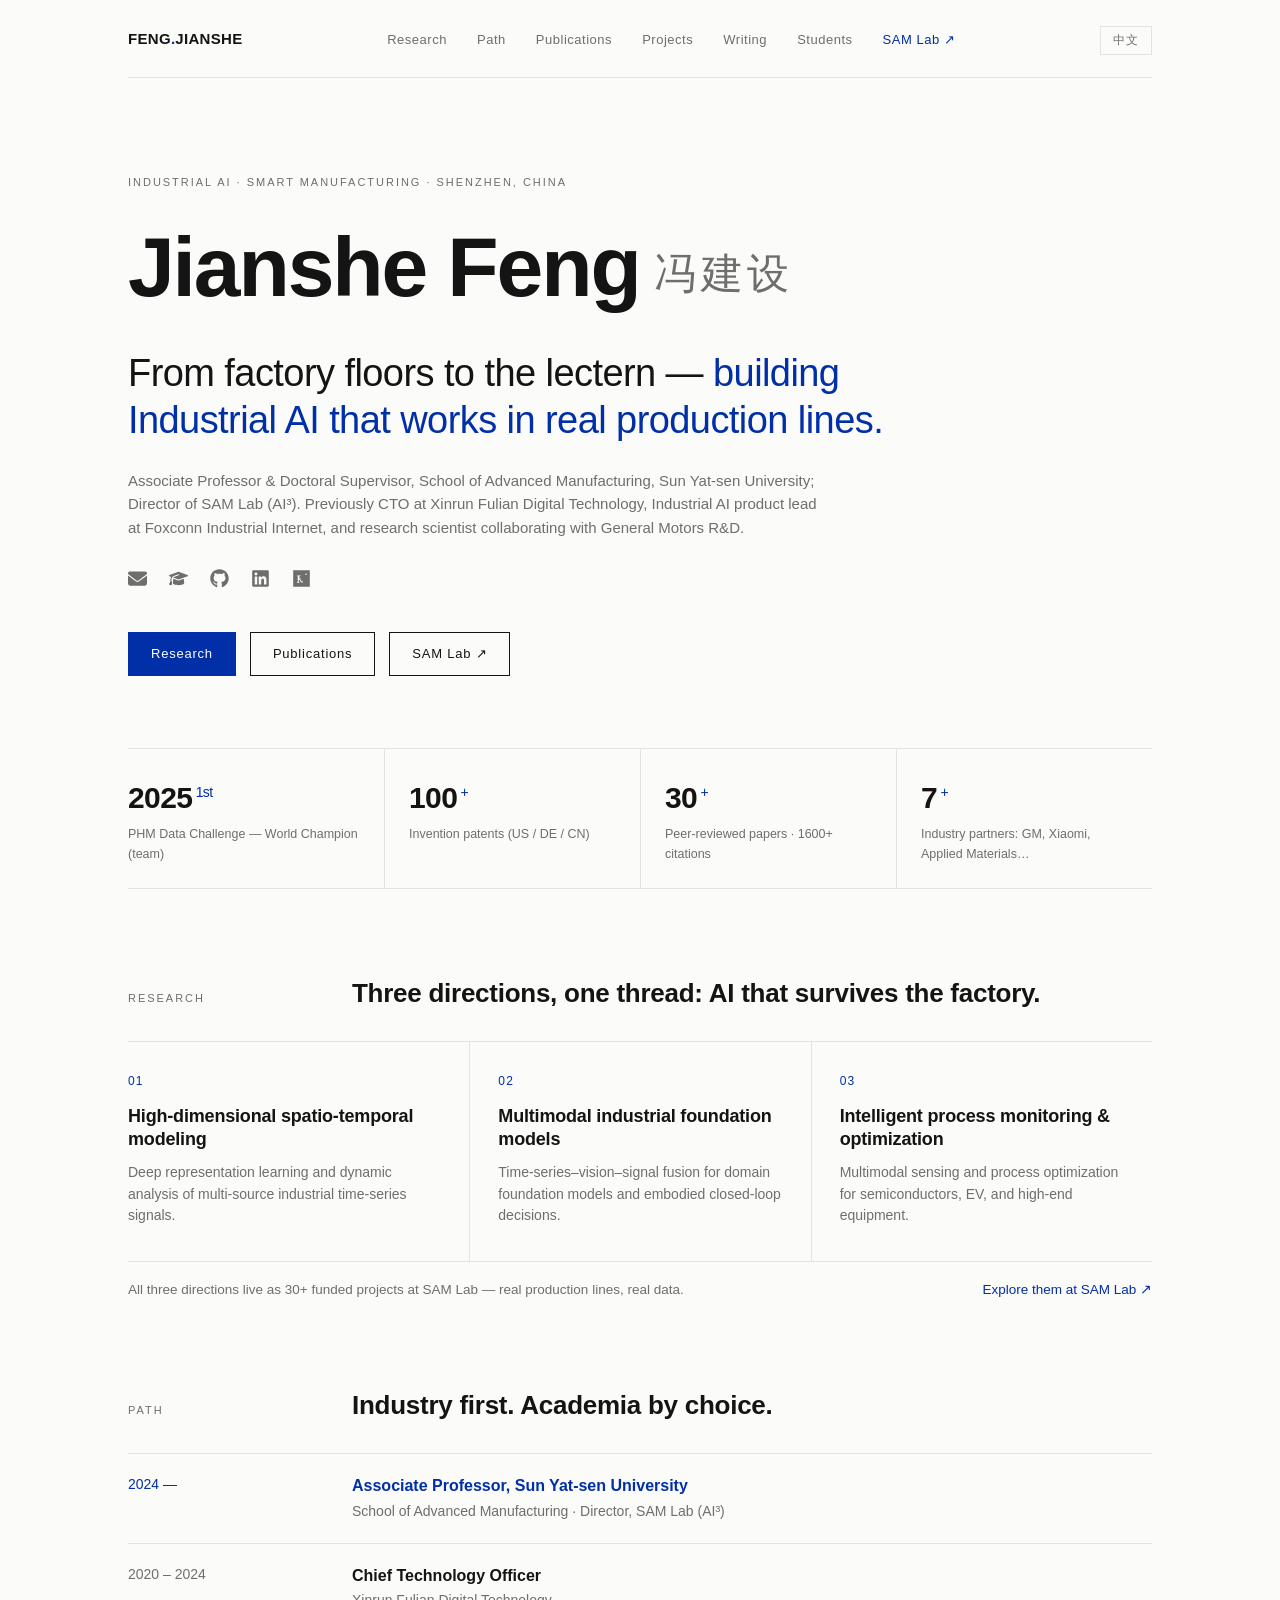
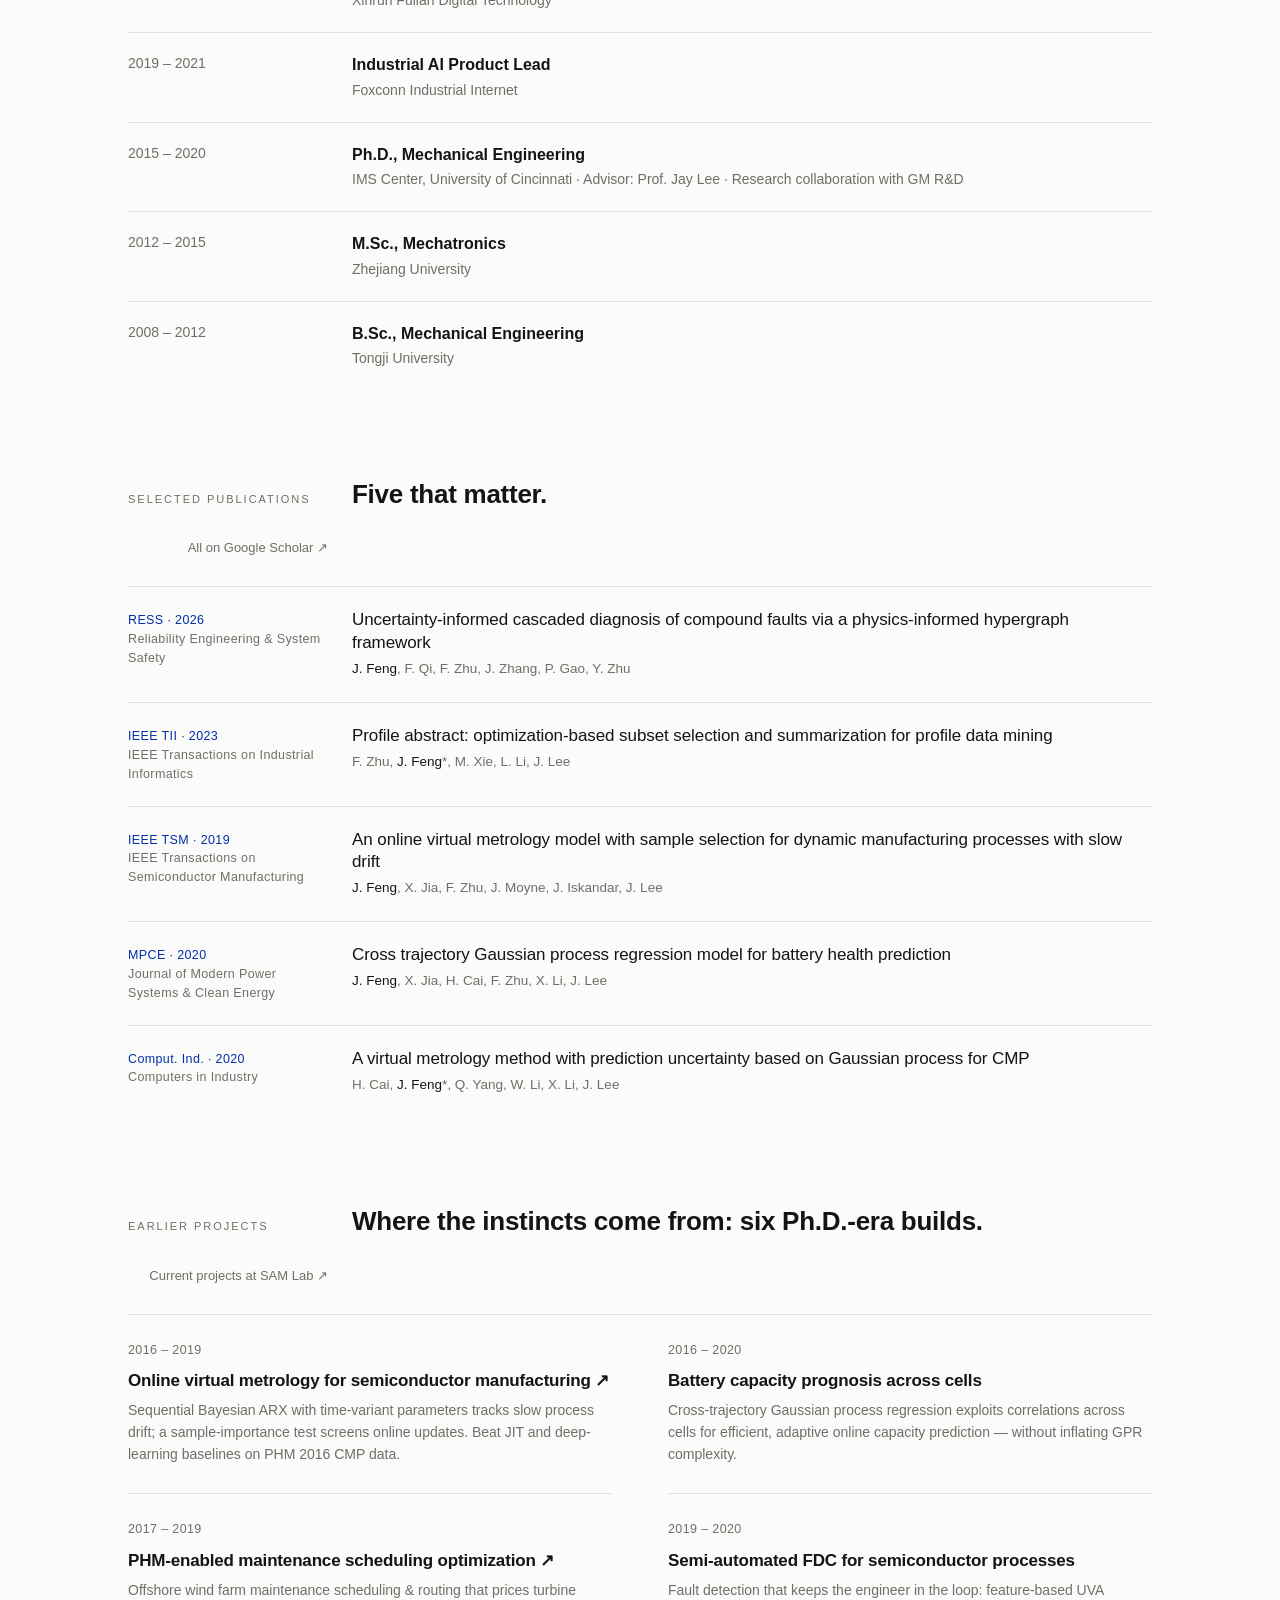
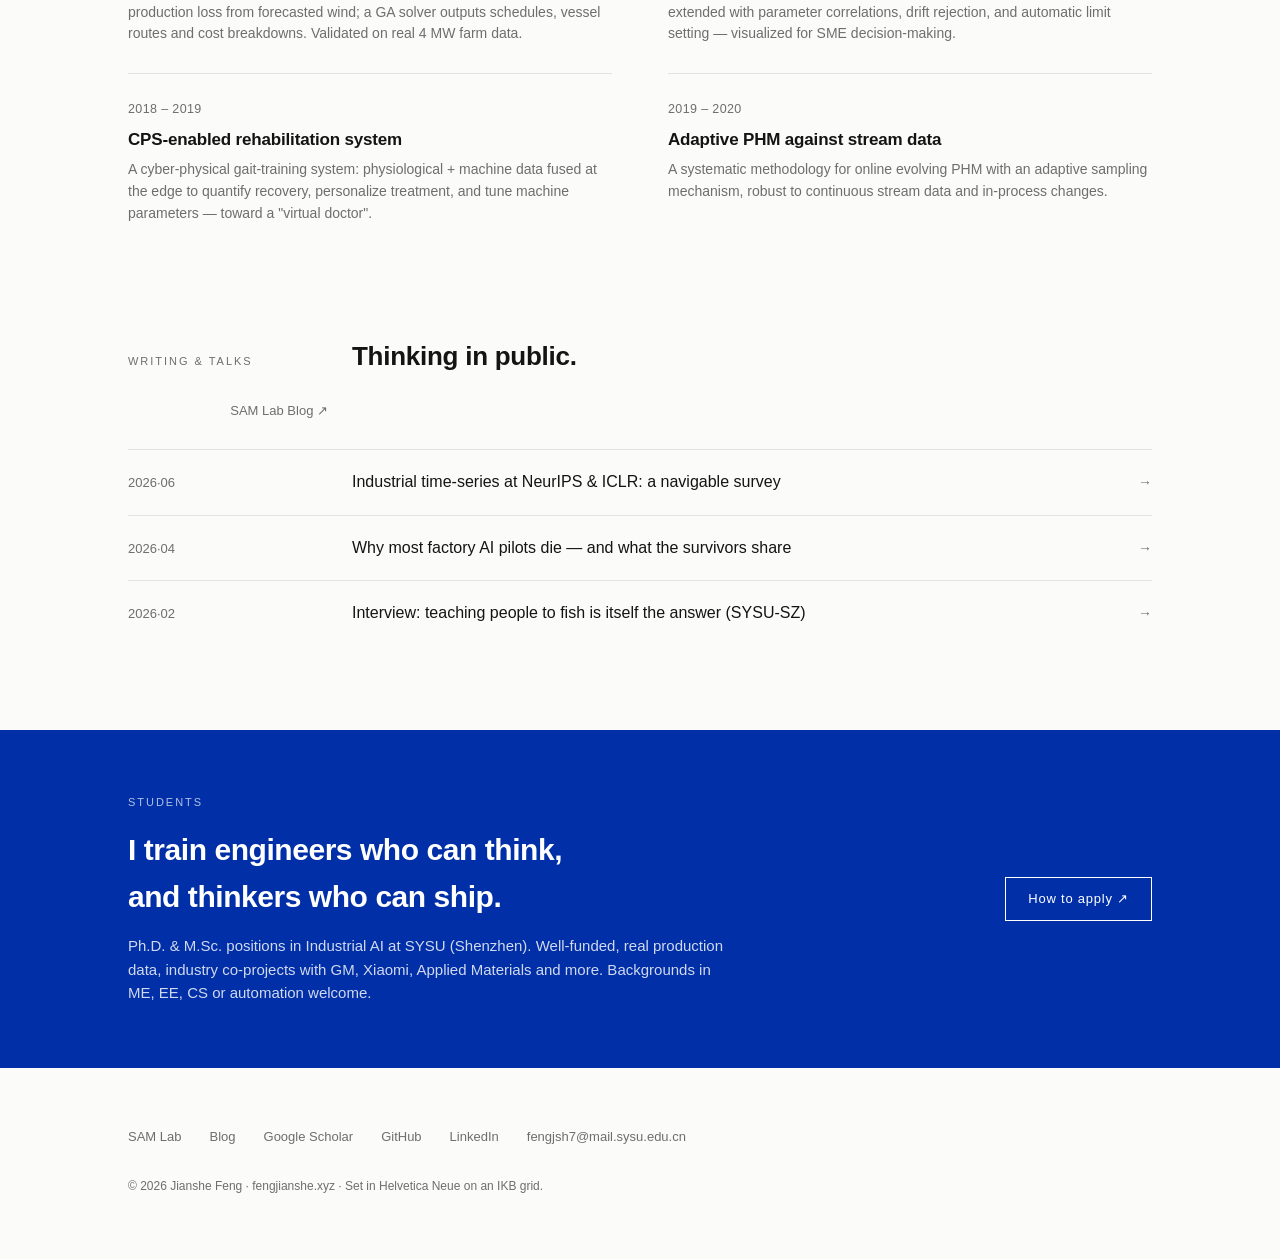
==== index.html @ c840fd85 "deploy: JiansheFengRe/fengjianshe.xyz@a3668df6aca8c151411ede42d315ae31f72a05ec" ====
<!DOCTYPE html><html lang="en" data-astro-cid-5hce7sga> <head><meta charset="utf-8"><meta name="viewport" content="width=device-width, initial-scale=1"><title>Jianshe Feng 冯建设 — Industrial AI, Sun Yat-sen University</title><meta name="description" content="Associate Professor at SYSU School of Advanced Manufacturing; Director of SAM Lab (AI³). From factory floors to the lectern — building Industrial AI that works in real production lines."><meta name="author" content="Jianshe Feng"><link rel="alternate" hreflang="en" href="https://fengjianshe.xyz/"><link rel="alternate" hreflang="zh-CN" href="https://fengjianshe.xyz/zh/"><link rel="canonical" href="https://fengjianshe.xyz/"><link rel="icon" href="/icon-32.png" type="image/png" sizes="32x32"><link rel="apple-touch-icon" href="/icon-192.png"><meta property="og:title" content="Jianshe Feng 冯建设 — Industrial AI, Sun Yat-sen University"><meta property="og:description" content="Associate Professor at SYSU School of Advanced Manufacturing; Director of SAM Lab (AI³). From factory floors to the lectern — building Industrial AI that works in real production lines."><meta property="og:type" content="profile"><link rel="stylesheet" href="/_astro/index.Cj0t_M-0.css"></head> <body data-astro-cid-5hce7sga> <div class="wrap" data-astro-cid-5hce7sga> <nav data-astro-cid-5hce7sga> <a class="logo" href="/" data-astro-cid-5hce7sga>FENG<span data-astro-cid-5hce7sga>.</span>JIANSHE</a> <ul data-astro-cid-5hce7sga> <li data-astro-cid-5hce7sga><a href="#research" data-astro-cid-5hce7sga>Research</a></li> <li data-astro-cid-5hce7sga><a href="#path" data-astro-cid-5hce7sga>Path</a></li> <li data-astro-cid-5hce7sga><a href="#pubs" data-astro-cid-5hce7sga>Publications</a></li> <li data-astro-cid-5hce7sga><a href="#projects" data-astro-cid-5hce7sga>Projects</a></li> <li data-astro-cid-5hce7sga><a href="#writing" data-astro-cid-5hce7sga>Writing</a></li> <li data-astro-cid-5hce7sga><a href="#students" data-astro-cid-5hce7sga>Students</a></li> <li data-astro-cid-5hce7sga><a class="lab" href="https://ai.sysu-sam.com/" data-astro-cid-5hce7sga>SAM Lab ↗</a></li> </ul> <a class="lang-btn" href="/zh/" data-astro-cid-5hce7sga>中文</a> </nav> </div>  <div class="wrap" data-astro-cid-xhaoqxbd> <header class="hero" data-astro-cid-xhaoqxbd> <div class="kicker label" data-astro-cid-xhaoqxbd>Industrial AI · Smart Manufacturing · Shenzhen, China</div> <h1 data-astro-cid-xhaoqxbd> Jianshe Feng<span class="cn" data-astro-cid-xhaoqxbd>冯建设</span> </h1> <p class="thesis" data-astro-cid-xhaoqxbd>From factory floors to the lectern — <em data-astro-cid-xhaoqxbd>building Industrial AI that works in real production lines.</em></p> <p class="sub" data-astro-cid-xhaoqxbd>Associate Professor &amp; Doctoral Supervisor, School of Advanced Manufacturing, Sun Yat-sen University; Director of SAM Lab (AI³). Previously CTO at Xinrun Fulian Digital Technology, Industrial AI product lead at Foxconn Industrial Internet, and research scientist collaborating with General Motors R&amp;D.</p> <div class="social" data-astro-cid-dv46nlzh> <a href="mailto:fengjsh7@mail.sysu.edu.cn" title="Email" aria-label="Email" data-astro-cid-dv46nlzh> <svg viewBox="0 0 512 512" aria-hidden="true" data-astro-cid-dv46nlzh><path fill="currentColor" d="M48 64C21.5 64 0 85.5 0 112c0 15.1 7.1 29.3 19.2 38.4L236.8 313.6c11.4 8.5 27 8.5 38.4 0L492.8 150.4c12.1-9.1 19.2-23.3 19.2-38.4c0-26.5-21.5-48-48-48L48 64zM0 176L0 384c0 35.3 28.7 64 64 64l384 0c35.3 0 64-28.7 64-64l0-208L294.4 339.2c-22.8 17.1-54 17.1-76.8 0L0 176z" data-astro-cid-dv46nlzh></path></svg>     </a><a href="https://scholar.google.com/citations?hl=en&user=izHfXdgAAAAJ" title="Google Scholar" aria-label="Google Scholar" data-astro-cid-dv46nlzh>  <svg viewBox="0 0 640 512" aria-hidden="true" data-astro-cid-dv46nlzh><path fill="currentColor" d="M320 32c-8.1 0-16.1 1.4-23.7 4.1L15.8 137.4C6.3 140.9 0 149.9 0 160s6.3 19.1 15.8 22.6l57.9 20.9C57.3 229.3 48 259.8 48 291.9l0 28.1c0 28.4-10.8 57.7-22.3 80.8c-6.5 13-13.9 25.8-22.5 37.6C0 442.7-.9 448.3 .9 453.4s6 8.9 11.2 10.2l64 16c4.2 1.1 8.7 .3 12.4-2s6.3-6.1 7.1-10.4c8.6-42.8 4.3-81.2-2.1-108.7C90.3 344.3 86 329.8 80 316.5l0-24.6c0-30.2 10.2-58.7 27.9-81.5c12.9-15.5 29.6-28 49.2-35.7l157-61.7c8.2-3.2 17.5 .8 20.7 9s-.8 17.5-9 20.7l-157 61.7c-12.4 4.9-23.3 12.4-32.2 21.6l159.6 57.6c7.6 2.7 15.6 4.1 23.7 4.1s16.1-1.4 23.7-4.1L624.2 182.6c9.5-3.4 15.8-12.5 15.8-22.6s-6.3-19.1-15.8-22.6L343.7 36.1C336.1 33.4 328.1 32 320 32zM128 408c0 35.3 86 72 192 72s192-36.7 192-72L496.7 262.6 354.5 314c-11.1 4-22.8 6-34.5 6s-23.5-2-34.5-6L143.3 262.6 128 408z" data-astro-cid-dv46nlzh></path></svg>    </a><a href="https://github.com/fengjianshe" title="GitHub" aria-label="GitHub" data-astro-cid-dv46nlzh>   <svg viewBox="0 0 496 512" aria-hidden="true" data-astro-cid-dv46nlzh><path fill="currentColor" d="M165.9 397.4c0 2-2.3 3.6-5.2 3.6-3.3 .3-5.6-1.3-5.6-3.6 0-2 2.3-3.6 5.2-3.6 3-.3 5.6 1.3 5.6 3.6zm-31.1-4.5c-.7 2 1.3 4.3 4.3 4.9 2.6 1 5.6 0 6.2-2s-1.3-4.3-4.3-5.2c-2.6-.7-5.5 .3-6.2 2.3zm44.2-1.7c-2.9 .7-4.9 2.6-4.6 4.9 .3 2 2.9 3.3 5.9 2.6 2.9-.7 4.9-2.6 4.6-4.6-.3-1.9-3-3.2-5.9-2.9zM244.8 8C106.1 8 0 113.3 0 252c0 110.9 69.8 205.8 169.5 239.2 12.8 2.3 17.3-5.6 17.3-12.1 0-6.2-.3-40.4-.3-61.4 0 0-70 15-84.7-29.8 0 0-11.4-29.1-27.8-36.6 0 0-22.9-15.7 1.6-15.4 0 0 24.9 2 38.6 25.8 21.9 38.6 58.6 27.5 72.9 20.9 2.3-16 8.8-27.1 16-33.7-55.9-6.2-112.3-14.3-112.3-110.5 0-27.5 7.6-41.3 23.6-58.9-2.6-6.5-11.1-33.3 2.6-67.9 20.9-6.5 69 27 69 27 20-5.6 41.5-8.5 62.8-8.5s42.8 2.9 62.8 8.5c0 0 48.1-33.6 69-27 13.7 34.7 5.2 61.4 2.6 67.9 16 17.7 25.8 31.5 25.8 58.9 0 96.5-58.9 104.2-114.8 110.5 9.2 7.9 17 22.9 17 46.4 0 33.7-.3 75.4-.3 83.6 0 6.5 4.6 14.4 17.3 12.1C428.2 457.8 496 362.9 496 252 496 113.3 383.5 8 244.8 8z" data-astro-cid-dv46nlzh></path></svg>   </a><a href="https://www.linkedin.com/in/jianshe-feng-096644a1/" title="LinkedIn" aria-label="LinkedIn" data-astro-cid-dv46nlzh>    <svg viewBox="0 0 448 512" aria-hidden="true" data-astro-cid-dv46nlzh><path fill="currentColor" d="M416 32H31.9C14.3 32 0 46.5 0 64.3v383.4C0 465.5 14.3 480 31.9 480H416c17.6 0 32-14.5 32-32.3V64.3c0-17.8-14.4-32.3-32-32.3zM135.4 416H69V202.2h66.5V416zm-33.2-243c-21.3 0-38.5-17.3-38.5-38.5S80.9 96 102.2 96c21.2 0 38.5 17.3 38.5 38.5 0 21.3-17.2 38.5-38.5 38.5zm282.1 243h-66.4V312c0-24.8-.5-56.7-34.5-56.7-34.6 0-39.9 27-39.9 54.9V416h-66.4V202.2h63.7v29.2h.9c8.9-16.8 30.6-34.5 62.9-34.5 67.2 0 79.7 44.3 79.7 101.9V416z" data-astro-cid-dv46nlzh></path></svg>  </a><a href="https://www.researchgate.net/profile/Jianshe_Feng" title="ResearchGate" aria-label="ResearchGate" data-astro-cid-dv46nlzh>     <svg viewBox="0 0 448 512" aria-hidden="true" data-astro-cid-dv46nlzh><path fill="currentColor" d="M0 32v448h448V32H0zm262.2 334.4c-6.6 3-33.2 6-50-14.2-9.2-10.6-25.3-33.3-42.2-63.6-8.9 0-14.7 0-21.4-.6v46.4c0 23.5 2.8 27.1 23.1 29.6v11.9h-70.9v-11.9c17.5-2.5 21.1-5.5 21.1-29.6V213.9c0-24.2-2.8-25.7-21.1-28.2v-12.2h67.5c39.7 0 58.6 15.8 58.6 47.8 0 26.3-16.9 42.9-39.7 48.9 5.8 10.6 19.7 32.8 29.6 46.4 11.9 16.1 18.9 19.7 26.7 22.5l18.7-1.9zM227.6 224.2c0-25.6-16.4-36.4-41.9-36.4-3.9 0-8.3 .3-11.1 .8-3.1 .6-4.4 2.8-4.4 8.9v60.5c4.7 .6 8.9 .8 13.9 .8 28.3 0 43.5-12.5 43.5-34.6zm140.8-82.7c0 12.2-9.4 21.7-21.7 21.7s-21.7-9.4-21.7-21.7 9.4-21.7 21.7-21.7 21.7 9.5 21.7 21.7z" data-astro-cid-dv46nlzh></path></svg> </a> </div>  <div class="cta-row" data-astro-cid-xhaoqxbd> <a class="cta primary" href="#research" data-astro-cid-xhaoqxbd>Research</a> <a class="cta" href="#pubs" data-astro-cid-xhaoqxbd>Publications</a> <a class="cta" href="https://ai.sysu-sam.com/" data-astro-cid-xhaoqxbd>SAM Lab ↗</a> </div> </header> <div class="proof" data-astro-cid-xhaoqxbd> <div data-astro-cid-xhaoqxbd> <div class="num" data-astro-cid-xhaoqxbd>2025<sup data-astro-cid-xhaoqxbd>&nbsp;1st</sup></div> <div class="cap" data-astro-cid-xhaoqxbd>PHM Data Challenge — World Champion (team)</div> </div><div data-astro-cid-xhaoqxbd> <div class="num" data-astro-cid-xhaoqxbd>100<sup data-astro-cid-xhaoqxbd>&nbsp;+</sup></div> <div class="cap" data-astro-cid-xhaoqxbd>Invention patents (US / DE / CN)</div> </div><div data-astro-cid-xhaoqxbd> <div class="num" data-astro-cid-xhaoqxbd>30<sup data-astro-cid-xhaoqxbd>&nbsp;+</sup></div> <div class="cap" data-astro-cid-xhaoqxbd>Peer-reviewed papers · 1600+ citations</div> </div><div data-astro-cid-xhaoqxbd> <div class="num" data-astro-cid-xhaoqxbd>7<sup data-astro-cid-xhaoqxbd>&nbsp;+</sup></div> <div class="cap" data-astro-cid-xhaoqxbd>Industry partners: GM, Xiaomi, Applied Materials…</div> </div> </div> <section id="research" data-astro-cid-xhaoqxbd> <div class="sec-head" data-astro-cid-xhaoqxbd> <div class="label" data-astro-cid-xhaoqxbd>Research</div> <h2 data-astro-cid-xhaoqxbd>Three directions, one thread: AI that survives the factory.</h2> </div> <hr class="rule" data-astro-cid-xhaoqxbd> <div class="research" data-astro-cid-xhaoqxbd> <article data-astro-cid-xhaoqxbd> <div class="idx" data-astro-cid-xhaoqxbd>01</div> <h3 data-astro-cid-xhaoqxbd>High-dimensional spatio-temporal modeling</h3> <p data-astro-cid-xhaoqxbd>Deep representation learning and dynamic analysis of multi-source industrial time-series signals.</p> </article><article data-astro-cid-xhaoqxbd> <div class="idx" data-astro-cid-xhaoqxbd>02</div> <h3 data-astro-cid-xhaoqxbd>Multimodal industrial foundation models</h3> <p data-astro-cid-xhaoqxbd>Time-series–vision–signal fusion for domain foundation models and embodied closed-loop decisions.</p> </article><article data-astro-cid-xhaoqxbd> <div class="idx" data-astro-cid-xhaoqxbd>03</div> <h3 data-astro-cid-xhaoqxbd>Intelligent process monitoring &amp; optimization</h3> <p data-astro-cid-xhaoqxbd>Multimodal sensing and process optimization for semiconductors, EV, and high-end equipment.</p> </article> </div> <div class="lab-note" data-astro-cid-xhaoqxbd> <p data-astro-cid-xhaoqxbd>All three directions live as 30+ funded projects at SAM Lab — real production lines, real data.</p> <a href="https://ai.sysu-sam.com/research/" data-astro-cid-xhaoqxbd>Explore them at SAM Lab ↗</a> </div> </section> <section id="path" data-astro-cid-xhaoqxbd> <div class="sec-head" data-astro-cid-xhaoqxbd> <div class="label" data-astro-cid-xhaoqxbd>Path</div> <h2 data-astro-cid-xhaoqxbd>Industry first. Academia by choice.</h2> </div> <hr class="rule" data-astro-cid-xhaoqxbd> <ul class="timeline" data-astro-cid-xhaoqxbd> <li class="now" data-astro-cid-xhaoqxbd> <div class="yr" data-astro-cid-xhaoqxbd>2024 —</div> <div class="what" data-astro-cid-xhaoqxbd> <b data-astro-cid-xhaoqxbd>Associate Professor, Sun Yat-sen University</b> <span class="org" data-astro-cid-xhaoqxbd>School of Advanced Manufacturing · Director, SAM Lab (AI³)</span> </div> </li><li data-astro-cid-xhaoqxbd> <div class="yr" data-astro-cid-xhaoqxbd>2020 – 2024</div> <div class="what" data-astro-cid-xhaoqxbd> <b data-astro-cid-xhaoqxbd>Chief Technology Officer</b> <span class="org" data-astro-cid-xhaoqxbd>Xinrun Fulian Digital Technology</span> </div> </li><li data-astro-cid-xhaoqxbd> <div class="yr" data-astro-cid-xhaoqxbd>2019 – 2021</div> <div class="what" data-astro-cid-xhaoqxbd> <b data-astro-cid-xhaoqxbd>Industrial AI Product Lead</b> <span class="org" data-astro-cid-xhaoqxbd>Foxconn Industrial Internet</span> </div> </li><li data-astro-cid-xhaoqxbd> <div class="yr" data-astro-cid-xhaoqxbd>2015 – 2020</div> <div class="what" data-astro-cid-xhaoqxbd> <b data-astro-cid-xhaoqxbd>Ph.D., Mechanical Engineering</b> <span class="org" data-astro-cid-xhaoqxbd>IMS Center, University of Cincinnati · Advisor: Prof. Jay Lee · Research collaboration with GM R&amp;D</span> </div> </li><li data-astro-cid-xhaoqxbd> <div class="yr" data-astro-cid-xhaoqxbd>2012 – 2015</div> <div class="what" data-astro-cid-xhaoqxbd> <b data-astro-cid-xhaoqxbd>M.Sc., Mechatronics</b> <span class="org" data-astro-cid-xhaoqxbd>Zhejiang University</span> </div> </li><li data-astro-cid-xhaoqxbd> <div class="yr" data-astro-cid-xhaoqxbd>2008 – 2012</div> <div class="what" data-astro-cid-xhaoqxbd> <b data-astro-cid-xhaoqxbd>B.Sc., Mechanical Engineering</b> <span class="org" data-astro-cid-xhaoqxbd>Tongji University</span> </div> </li> </ul> </section> <section id="pubs" data-astro-cid-xhaoqxbd> <div class="sec-head" data-astro-cid-xhaoqxbd> <div class="label" data-astro-cid-xhaoqxbd>Selected Publications</div> <h2 data-astro-cid-xhaoqxbd>Five that matter.</h2> <a class="more" href="https://scholar.google.com/citations?hl=en&user=izHfXdgAAAAJ" data-astro-cid-xhaoqxbd>All on Google Scholar ↗</a> </div> <hr class="rule" data-astro-cid-xhaoqxbd> <ul class="pubs" data-astro-cid-xhaoqxbd> <li data-astro-cid-xhaoqxbd> <div class="venue" data-astro-cid-xhaoqxbd><b data-astro-cid-xhaoqxbd>RESS · 2026</b>Reliability Engineering &amp; System Safety</div> <div data-astro-cid-xhaoqxbd> <h3 data-astro-cid-xhaoqxbd>Uncertainty-informed cascaded diagnosis of compound faults via a physics-informed hypergraph framework</h3> <div class="auth" data-astro-cid-xhaoqxbd><u>J. Feng</u>, F. Qi, F. Zhu, J. Zhang, P. Gao, Y. Zhu</div> </div> </li><li data-astro-cid-xhaoqxbd> <div class="venue" data-astro-cid-xhaoqxbd><b data-astro-cid-xhaoqxbd>IEEE TII · 2023</b>IEEE Transactions on Industrial Informatics</div> <div data-astro-cid-xhaoqxbd> <h3 data-astro-cid-xhaoqxbd>Profile abstract: optimization-based subset selection and summarization for profile data mining</h3> <div class="auth" data-astro-cid-xhaoqxbd>F. Zhu, <u>J. Feng</u>*, M. Xie, L. Li, J. Lee</div> </div> </li><li data-astro-cid-xhaoqxbd> <div class="venue" data-astro-cid-xhaoqxbd><b data-astro-cid-xhaoqxbd>IEEE TSM · 2019</b>IEEE Transactions on Semiconductor Manufacturing</div> <div data-astro-cid-xhaoqxbd> <h3 data-astro-cid-xhaoqxbd>An online virtual metrology model with sample selection for dynamic manufacturing processes with slow drift</h3> <div class="auth" data-astro-cid-xhaoqxbd><u>J. Feng</u>, X. Jia, F. Zhu, J. Moyne, J. Iskandar, J. Lee</div> </div> </li><li data-astro-cid-xhaoqxbd> <div class="venue" data-astro-cid-xhaoqxbd><b data-astro-cid-xhaoqxbd>MPCE · 2020</b>Journal of Modern Power Systems &amp; Clean Energy</div> <div data-astro-cid-xhaoqxbd> <h3 data-astro-cid-xhaoqxbd>Cross trajectory Gaussian process regression model for battery health prediction</h3> <div class="auth" data-astro-cid-xhaoqxbd><u>J. Feng</u>, X. Jia, H. Cai, F. Zhu, X. Li, J. Lee</div> </div> </li><li data-astro-cid-xhaoqxbd> <div class="venue" data-astro-cid-xhaoqxbd><b data-astro-cid-xhaoqxbd>Comput. Ind. · 2020</b>Computers in Industry</div> <div data-astro-cid-xhaoqxbd> <h3 data-astro-cid-xhaoqxbd>A virtual metrology method with prediction uncertainty based on Gaussian process for CMP</h3> <div class="auth" data-astro-cid-xhaoqxbd>H. Cai, <u>J. Feng</u>*, Q. Yang, W. Li, X. Li, J. Lee</div> </div> </li> </ul> </section> <section id="projects" data-astro-cid-xhaoqxbd> <div class="sec-head" data-astro-cid-xhaoqxbd> <div class="label" data-astro-cid-xhaoqxbd>Earlier Projects</div> <h2 data-astro-cid-xhaoqxbd>Where the instincts come from: six Ph.D.-era builds.</h2> <a class="more" href="https://ai.sysu-sam.com/research/" data-astro-cid-xhaoqxbd>Current projects at SAM Lab ↗</a> </div> <hr class="rule" data-astro-cid-xhaoqxbd> <div class="projects" data-astro-cid-xhaoqxbd> <article data-astro-cid-xhaoqxbd> <div class="yr" data-astro-cid-xhaoqxbd>2016 – 2019</div> <h3 data-astro-cid-xhaoqxbd><a href="https://ieeexplore.ieee.org/document/8845673" data-astro-cid-xhaoqxbd>Online virtual metrology for semiconductor manufacturing ↗</a></h3> <p data-astro-cid-xhaoqxbd>Sequential Bayesian ARX with time-variant parameters tracks slow process drift; a sample-importance test screens online updates. Beat JIT and deep-learning baselines on PHM 2016 CMP data.</p> </article><article data-astro-cid-xhaoqxbd> <div class="yr" data-astro-cid-xhaoqxbd>2016 – 2020</div> <h3 data-astro-cid-xhaoqxbd>Battery capacity prognosis across cells</h3> <p data-astro-cid-xhaoqxbd>Cross-trajectory Gaussian process regression exploits correlations across cells for efficient, adaptive online capacity prediction — without inflating GPR complexity.</p> </article><article data-astro-cid-xhaoqxbd> <div class="yr" data-astro-cid-xhaoqxbd>2017 – 2019</div> <h3 data-astro-cid-xhaoqxbd><a href="https://www.researchgate.net/publication/336663228" data-astro-cid-xhaoqxbd>PHM-enabled maintenance scheduling optimization ↗</a></h3> <p data-astro-cid-xhaoqxbd>Offshore wind farm maintenance scheduling &amp; routing that prices turbine production loss from forecasted wind; a GA solver outputs schedules, vessel routes and cost breakdowns. Validated on real 4 MW farm data.</p> </article><article data-astro-cid-xhaoqxbd> <div class="yr" data-astro-cid-xhaoqxbd>2019 – 2020</div> <h3 data-astro-cid-xhaoqxbd>Semi-automated FDC for semiconductor processes</h3> <p data-astro-cid-xhaoqxbd>Fault detection that keeps the engineer in the loop: feature-based UVA extended with parameter correlations, drift rejection, and automatic limit setting — visualized for SME decision-making.</p> </article><article data-astro-cid-xhaoqxbd> <div class="yr" data-astro-cid-xhaoqxbd>2018 – 2019</div> <h3 data-astro-cid-xhaoqxbd>CPS-enabled rehabilitation system</h3> <p data-astro-cid-xhaoqxbd>A cyber-physical gait-training system: physiological + machine data fused at the edge to quantify recovery, personalize treatment, and tune machine parameters — toward a &quot;virtual doctor&quot;.</p> </article><article data-astro-cid-xhaoqxbd> <div class="yr" data-astro-cid-xhaoqxbd>2019 – 2020</div> <h3 data-astro-cid-xhaoqxbd>Adaptive PHM against stream data</h3> <p data-astro-cid-xhaoqxbd>A systematic methodology for online evolving PHM with an adaptive sampling mechanism, robust to continuous stream data and in-process changes.</p> </article> </div> </section> <section id="writing" data-astro-cid-xhaoqxbd> <div class="sec-head" data-astro-cid-xhaoqxbd> <div class="label" data-astro-cid-xhaoqxbd>Writing &amp; Talks</div> <h2 data-astro-cid-xhaoqxbd>Thinking in public.</h2> <a class="more" href="https://blog.sysu-sam.com/" data-astro-cid-xhaoqxbd>SAM Lab Blog ↗</a> </div> <hr class="rule" data-astro-cid-xhaoqxbd> <ul class="writing" data-astro-cid-xhaoqxbd> <li data-astro-cid-xhaoqxbd> <a href="https://blog.sysu-sam.com/" data-astro-cid-xhaoqxbd> <span class="date" data-astro-cid-xhaoqxbd>2026·06</span> <span class="t" data-astro-cid-xhaoqxbd>Industrial time-series at NeurIPS &amp; ICLR: a navigable survey</span> <span class="arrow" data-astro-cid-xhaoqxbd>→</span> </a> </li><li data-astro-cid-xhaoqxbd> <a href="https://blog.sysu-sam.com/" data-astro-cid-xhaoqxbd> <span class="date" data-astro-cid-xhaoqxbd>2026·04</span> <span class="t" data-astro-cid-xhaoqxbd>Why most factory AI pilots die — and what the survivors share</span> <span class="arrow" data-astro-cid-xhaoqxbd>→</span> </a> </li><li data-astro-cid-xhaoqxbd> <a href="https://blog.sysu-sam.com/" data-astro-cid-xhaoqxbd> <span class="date" data-astro-cid-xhaoqxbd>2026·02</span> <span class="t" data-astro-cid-xhaoqxbd>Interview: teaching people to fish is itself the answer (SYSU-SZ)</span> <span class="arrow" data-astro-cid-xhaoqxbd>→</span> </a> </li> </ul> </section> </div> <div class="students-band" id="students" data-astro-cid-xhaoqxbd> <div class="wrap inner" data-astro-cid-xhaoqxbd> <div data-astro-cid-xhaoqxbd> <div class="label band-label" data-astro-cid-xhaoqxbd>Students</div> <h2 data-astro-cid-xhaoqxbd>I train engineers who can think, and thinkers who can ship.</h2> <p data-astro-cid-xhaoqxbd>Ph.D. &amp; M.Sc. positions in Industrial AI at SYSU (Shenzhen). Well-funded, real production data, industry co-projects with GM, Xiaomi, Applied Materials and more. Backgrounds in ME, EE, CS or automation welcome.</p> </div> <a class="cta band-cta" href="https://ai.sysu-sam.com/join/" data-astro-cid-xhaoqxbd>How to apply ↗</a> </div> </div>   <div class="wrap" data-astro-cid-5hce7sga> <footer data-astro-cid-5hce7sga> <div class="cols" data-astro-cid-5hce7sga> <ul data-astro-cid-5hce7sga> <li data-astro-cid-5hce7sga><a href="https://ai.sysu-sam.com/" data-astro-cid-5hce7sga>SAM Lab</a></li> <li data-astro-cid-5hce7sga><a href="https://blog.sysu-sam.com/" data-astro-cid-5hce7sga>Blog</a></li> <li data-astro-cid-5hce7sga><a href="https://scholar.google.com/citations?hl=en&user=izHfXdgAAAAJ" data-astro-cid-5hce7sga>Google Scholar</a></li> <li data-astro-cid-5hce7sga><a href="https://github.com/fengjianshe" data-astro-cid-5hce7sga>GitHub</a></li> <li data-astro-cid-5hce7sga><a href="https://www.linkedin.com/in/jianshe-feng-096644a1/" data-astro-cid-5hce7sga>LinkedIn</a></li> <li data-astro-cid-5hce7sga><a href="mailto:fengjsh7@mail.sysu.edu.cn" data-astro-cid-5hce7sga>fengjsh7@mail.sysu.edu.cn</a></li> </ul> </div> <div class="fine" data-astro-cid-5hce7sga>© 2026 Jianshe Feng · fengjianshe.xyz · Set in Helvetica Neue on an IKB grid.</div> </footer> </div> </body></html>
---- _astro/index.Cj0t_M-0.css ----
:root{--paper: #fbfbf9;--ink: #141414;--grey: #6e6e6a;--hairline: #e3e3df;--ikb: #002fa7;--ikb-ink: #ffffff}@media(prefers-color-scheme:dark){:root{--paper: #0d0d0f;--ink: #ececea;--grey: #9a9a94;--hairline: #26262a;--ikb: #4d79ff;--ikb-ink: #0d0d0f}}:root[data-theme=dark]{--paper: #0d0d0f;--ink: #ececea;--grey: #9a9a94;--hairline: #26262a;--ikb: #4d79ff;--ikb-ink: #0d0d0f}:root[data-theme=light]{--paper: #fbfbf9;--ink: #141414;--grey: #6e6e6a;--hairline: #e3e3df;--ikb: #002fa7;--ikb-ink: #ffffff}*{box-sizing:border-box}html,body{margin:0}html{scroll-behavior:smooth}@media(prefers-reduced-motion:reduce){html{scroll-behavior:auto}}body{background:var(--paper);color:var(--ink);font-family:Helvetica Neue,Helvetica,PingFang SC,Hiragino Sans GB,Arial,sans-serif;font-size:16px;line-height:1.55;-webkit-font-smoothing:antialiased}.wrap{max-width:1080px;margin:0 auto;padding:0 28px}a{color:inherit;text-decoration:none}a:hover{color:var(--ikb)}a:focus-visible{outline:2px solid var(--ikb);outline-offset:3px}.label{font-size:11px;font-weight:500;letter-spacing:.18em;text-transform:uppercase;color:var(--grey)}.cta{display:inline-block;font-size:13px;font-weight:500;letter-spacing:.06em;padding:11px 22px;border:1px solid var(--ink)}.cta.primary{background:var(--ikb);border-color:var(--ikb);color:var(--ikb-ink)}.cta.primary:hover{background:var(--ink);border-color:var(--ink);color:var(--paper)}.cta:hover{border-color:var(--ikb);color:var(--ikb)}section{padding:84px 0 0}.sec-head{display:grid;grid-template-columns:200px 1fr;gap:24px;align-items:baseline;padding-bottom:28px}.sec-head h2{margin:0;font-size:26px;letter-spacing:-.01em;font-weight:700;text-wrap:balance}.sec-head .more{justify-self:end;font-size:13px;color:var(--grey)}.sec-head .more:hover{color:var(--ikb)}.rule{border:0;border-top:1px solid var(--hairline);margin:0}@media(max-width:760px){.sec-head{grid-template-columns:1fr;gap:6px}.sec-head .more{justify-self:start}}nav[data-astro-cid-5hce7sga]{display:flex;align-items:baseline;justify-content:space-between;padding:26px 0 22px;border-bottom:1px solid var(--hairline)}nav[data-astro-cid-5hce7sga] .logo[data-astro-cid-5hce7sga]{font-weight:700;font-size:15px;letter-spacing:.02em}nav[data-astro-cid-5hce7sga] .logo[data-astro-cid-5hce7sga] span[data-astro-cid-5hce7sga]{color:var(--ikb)}nav[data-astro-cid-5hce7sga] ul[data-astro-cid-5hce7sga]{display:flex;gap:30px;list-style:none;margin:0;padding:0}nav[data-astro-cid-5hce7sga] ul[data-astro-cid-5hce7sga] a[data-astro-cid-5hce7sga]{font-size:13px;letter-spacing:.04em;color:var(--grey)}nav[data-astro-cid-5hce7sga] ul[data-astro-cid-5hce7sga] a[data-astro-cid-5hce7sga]:hover{color:var(--ikb)}nav[data-astro-cid-5hce7sga] ul[data-astro-cid-5hce7sga] a[data-astro-cid-5hce7sga].lab{color:var(--ikb);font-weight:500}.lang-btn[data-astro-cid-5hce7sga]{font-size:12px;letter-spacing:.08em;color:var(--grey);border:1px solid var(--hairline);padding:4px 12px}.lang-btn[data-astro-cid-5hce7sga]:hover{border-color:var(--ikb);color:var(--ikb)}footer[data-astro-cid-5hce7sga]{padding:56px 0 64px}footer[data-astro-cid-5hce7sga] .cols[data-astro-cid-5hce7sga]{display:flex;justify-content:space-between;align-items:baseline;flex-wrap:wrap;gap:20px}footer[data-astro-cid-5hce7sga] ul[data-astro-cid-5hce7sga]{display:flex;gap:28px;list-style:none;margin:0;padding:0;flex-wrap:wrap}footer[data-astro-cid-5hce7sga] a[data-astro-cid-5hce7sga]{font-size:13px;color:var(--grey)}footer[data-astro-cid-5hce7sga] .fine[data-astro-cid-5hce7sga]{font-size:12px;color:var(--grey);margin-top:28px}@media(max-width:760px){nav[data-astro-cid-5hce7sga] ul[data-astro-cid-5hce7sga]{display:none}}.social[data-astro-cid-dv46nlzh]{display:flex;gap:22px;margin-top:30px}.social[data-astro-cid-dv46nlzh] a[data-astro-cid-dv46nlzh]{color:var(--grey);display:inline-flex}.social[data-astro-cid-dv46nlzh] a[data-astro-cid-dv46nlzh]:hover{color:var(--ikb)}.social[data-astro-cid-dv46nlzh] svg[data-astro-cid-dv46nlzh]{width:19px;height:19px}.hero[data-astro-cid-xhaoqxbd]{padding:96px 0 72px}.hero[data-astro-cid-xhaoqxbd] .kicker[data-astro-cid-xhaoqxbd]{margin-bottom:34px}.hero[data-astro-cid-xhaoqxbd] h1[data-astro-cid-xhaoqxbd]{margin:0 0 12px;font-size:clamp(40px,7.2vw,84px);line-height:1.02;letter-spacing:-.025em;font-weight:700;text-wrap:balance}.hero[data-astro-cid-xhaoqxbd] h1[data-astro-cid-xhaoqxbd] .cn[data-astro-cid-xhaoqxbd]{font-weight:400;color:var(--grey);font-size:.5em;letter-spacing:.1em;vertical-align:18%;margin-left:.35em}.hero[data-astro-cid-xhaoqxbd] .thesis[data-astro-cid-xhaoqxbd]{margin:40px 0 0;font-size:clamp(22px,3.4vw,38px);line-height:1.22;letter-spacing:-.015em;font-weight:500;max-width:21em;text-wrap:balance}.hero[data-astro-cid-xhaoqxbd] .thesis[data-astro-cid-xhaoqxbd] em[data-astro-cid-xhaoqxbd]{font-style:normal;color:var(--ikb)}.hero[data-astro-cid-xhaoqxbd] .sub[data-astro-cid-xhaoqxbd]{margin:26px 0 0;color:var(--grey);font-size:15px;max-width:46em}.hero[data-astro-cid-xhaoqxbd] .cta-row[data-astro-cid-xhaoqxbd]{display:flex;gap:14px;margin-top:44px;flex-wrap:wrap}.proof[data-astro-cid-xhaoqxbd]{border-top:1px solid var(--hairline);border-bottom:1px solid var(--hairline);display:grid;grid-template-columns:repeat(4,1fr)}.proof[data-astro-cid-xhaoqxbd]>div[data-astro-cid-xhaoqxbd]{padding:26px 24px 24px;border-left:1px solid var(--hairline)}.proof[data-astro-cid-xhaoqxbd]>div[data-astro-cid-xhaoqxbd]:first-child{border-left:none;padding-left:0}.proof[data-astro-cid-xhaoqxbd] .num[data-astro-cid-xhaoqxbd]{font-size:30px;font-weight:700;letter-spacing:-.02em;font-variant-numeric:tabular-nums}.proof[data-astro-cid-xhaoqxbd] .num[data-astro-cid-xhaoqxbd] sup[data-astro-cid-xhaoqxbd]{font-size:14px;color:var(--ikb);font-weight:500}.proof[data-astro-cid-xhaoqxbd] .cap[data-astro-cid-xhaoqxbd]{font-size:12.5px;color:var(--grey);margin-top:4px}.research[data-astro-cid-xhaoqxbd]{display:grid;grid-template-columns:repeat(3,1fr)}.research[data-astro-cid-xhaoqxbd] article[data-astro-cid-xhaoqxbd]{padding:30px 28px 34px 0;border-left:1px solid var(--hairline)}.research[data-astro-cid-xhaoqxbd] article[data-astro-cid-xhaoqxbd]+article[data-astro-cid-xhaoqxbd]{padding-left:28px}.research[data-astro-cid-xhaoqxbd] article[data-astro-cid-xhaoqxbd]:first-child{border-left:none}.research[data-astro-cid-xhaoqxbd] .idx[data-astro-cid-xhaoqxbd]{font-size:12px;color:var(--ikb);font-variant-numeric:tabular-nums;letter-spacing:.1em}.research[data-astro-cid-xhaoqxbd] h3[data-astro-cid-xhaoqxbd]{margin:14px 0 10px;font-size:18px;line-height:1.3;letter-spacing:-.01em}.research[data-astro-cid-xhaoqxbd] p[data-astro-cid-xhaoqxbd]{margin:0;font-size:14px;color:var(--grey)}.lab-note[data-astro-cid-xhaoqxbd]{border-top:1px solid var(--hairline);padding:18px 0 0;display:flex;justify-content:space-between;align-items:baseline;gap:24px;flex-wrap:wrap}.lab-note[data-astro-cid-xhaoqxbd] p[data-astro-cid-xhaoqxbd]{margin:0;font-size:13.5px;color:var(--grey)}.lab-note[data-astro-cid-xhaoqxbd] a[data-astro-cid-xhaoqxbd]{font-size:13.5px;font-weight:500;color:var(--ikb);white-space:nowrap}.timeline[data-astro-cid-xhaoqxbd]{list-style:none;margin:0;padding:0}.timeline[data-astro-cid-xhaoqxbd] li[data-astro-cid-xhaoqxbd]{display:grid;grid-template-columns:200px 1fr;gap:24px;padding:20px 0;border-top:1px solid var(--hairline)}.timeline[data-astro-cid-xhaoqxbd] li[data-astro-cid-xhaoqxbd]:first-child{border-top:none}.timeline[data-astro-cid-xhaoqxbd] .yr[data-astro-cid-xhaoqxbd]{font-variant-numeric:tabular-nums;font-size:14px;color:var(--grey)}.timeline[data-astro-cid-xhaoqxbd] .what[data-astro-cid-xhaoqxbd]{font-size:16px}.timeline[data-astro-cid-xhaoqxbd] .what[data-astro-cid-xhaoqxbd] b[data-astro-cid-xhaoqxbd]{font-weight:600}.timeline[data-astro-cid-xhaoqxbd] .what[data-astro-cid-xhaoqxbd] .org[data-astro-cid-xhaoqxbd]{color:var(--grey);font-size:14px;display:block;margin-top:2px}.timeline[data-astro-cid-xhaoqxbd] li[data-astro-cid-xhaoqxbd].now .yr[data-astro-cid-xhaoqxbd],.timeline[data-astro-cid-xhaoqxbd] li[data-astro-cid-xhaoqxbd].now .what[data-astro-cid-xhaoqxbd] b[data-astro-cid-xhaoqxbd]{color:var(--ikb)}.pubs[data-astro-cid-xhaoqxbd]{list-style:none;margin:0;padding:0}.pubs[data-astro-cid-xhaoqxbd] li[data-astro-cid-xhaoqxbd]{display:grid;grid-template-columns:200px 1fr;gap:24px;padding:22px 0;border-top:1px solid var(--hairline)}.pubs[data-astro-cid-xhaoqxbd] li[data-astro-cid-xhaoqxbd]:first-child{border-top:none}.pubs[data-astro-cid-xhaoqxbd] .venue[data-astro-cid-xhaoqxbd]{font-size:12.5px;color:var(--grey);letter-spacing:.03em;line-height:1.5;padding-top:2px}.pubs[data-astro-cid-xhaoqxbd] .venue[data-astro-cid-xhaoqxbd] b[data-astro-cid-xhaoqxbd]{color:var(--ikb);font-weight:500;display:block}.pubs[data-astro-cid-xhaoqxbd] h3[data-astro-cid-xhaoqxbd]{margin:0 0 4px;font-size:17px;font-weight:500;line-height:1.35;letter-spacing:-.005em}.pubs[data-astro-cid-xhaoqxbd] .auth[data-astro-cid-xhaoqxbd]{font-size:13.5px;color:var(--grey)}.pubs[data-astro-cid-xhaoqxbd] .auth[data-astro-cid-xhaoqxbd] u{text-decoration:none;color:var(--ink);font-weight:500}.projects[data-astro-cid-xhaoqxbd]{display:grid;grid-template-columns:repeat(2,1fr);column-gap:56px}.projects[data-astro-cid-xhaoqxbd] article[data-astro-cid-xhaoqxbd]{padding:26px 0 28px;border-bottom:1px solid var(--hairline)}.projects[data-astro-cid-xhaoqxbd] article[data-astro-cid-xhaoqxbd]:nth-last-child(-n+2){border-bottom:none}.projects[data-astro-cid-xhaoqxbd] .yr[data-astro-cid-xhaoqxbd]{font-size:12.5px;color:var(--grey);font-variant-numeric:tabular-nums;letter-spacing:.03em}.projects[data-astro-cid-xhaoqxbd] h3[data-astro-cid-xhaoqxbd]{margin:10px 0 8px;font-size:17px;line-height:1.3;letter-spacing:-.01em;font-weight:600}.projects[data-astro-cid-xhaoqxbd] h3[data-astro-cid-xhaoqxbd] a[data-astro-cid-xhaoqxbd]:hover{color:var(--ikb)}.projects[data-astro-cid-xhaoqxbd] p[data-astro-cid-xhaoqxbd]{margin:0;font-size:14px;color:var(--grey)}.writing[data-astro-cid-xhaoqxbd]{list-style:none;margin:0;padding:0}.writing[data-astro-cid-xhaoqxbd] li[data-astro-cid-xhaoqxbd]{border-top:1px solid var(--hairline)}.writing[data-astro-cid-xhaoqxbd] li[data-astro-cid-xhaoqxbd]:first-child{border-top:none}.writing[data-astro-cid-xhaoqxbd] a[data-astro-cid-xhaoqxbd]{display:grid;grid-template-columns:200px 1fr auto;gap:24px;padding:20px 0;align-items:baseline}.writing[data-astro-cid-xhaoqxbd] .date[data-astro-cid-xhaoqxbd]{font-size:13px;color:var(--grey);font-variant-numeric:tabular-nums}.writing[data-astro-cid-xhaoqxbd] .t[data-astro-cid-xhaoqxbd]{font-size:16px;font-weight:500}.writing[data-astro-cid-xhaoqxbd] .arrow[data-astro-cid-xhaoqxbd]{color:var(--grey);font-size:14px;transition:transform .15s ease}.writing[data-astro-cid-xhaoqxbd] a[data-astro-cid-xhaoqxbd]:hover .arrow[data-astro-cid-xhaoqxbd]{color:var(--ikb);transform:translate(3px)}.students-band[data-astro-cid-xhaoqxbd]{margin-top:84px;background:var(--ikb);color:var(--ikb-ink);padding:64px 0}.students-band[data-astro-cid-xhaoqxbd] .inner[data-astro-cid-xhaoqxbd]{display:grid;grid-template-columns:1fr 320px;gap:40px;align-items:center}.students-band[data-astro-cid-xhaoqxbd] .band-label[data-astro-cid-xhaoqxbd]{color:inherit;opacity:.7;margin-bottom:16px}.students-band[data-astro-cid-xhaoqxbd] h2[data-astro-cid-xhaoqxbd]{margin:0 0 14px;font-size:30px;letter-spacing:-.015em;text-wrap:balance}.students-band[data-astro-cid-xhaoqxbd] p[data-astro-cid-xhaoqxbd]{margin:0;font-size:15px;opacity:.82;max-width:40em}.students-band[data-astro-cid-xhaoqxbd] .band-cta[data-astro-cid-xhaoqxbd]{border-color:var(--ikb-ink);color:var(--ikb-ink);justify-self:end}.students-band[data-astro-cid-xhaoqxbd] .band-cta[data-astro-cid-xhaoqxbd]:hover{background:var(--ikb-ink);color:var(--ikb)}@media(max-width:760px){.proof[data-astro-cid-xhaoqxbd]{grid-template-columns:repeat(2,1fr)}.proof[data-astro-cid-xhaoqxbd]>div[data-astro-cid-xhaoqxbd]:nth-child(3){border-left:none;padding-left:0}.proof[data-astro-cid-xhaoqxbd]>div[data-astro-cid-xhaoqxbd]{border-top:1px solid var(--hairline)}.proof[data-astro-cid-xhaoqxbd]>div[data-astro-cid-xhaoqxbd]:nth-child(-n+2){border-top:none}.research[data-astro-cid-xhaoqxbd]{grid-template-columns:1fr}.research[data-astro-cid-xhaoqxbd] article[data-astro-cid-xhaoqxbd]{border-left:none;padding-left:0!important;border-top:1px solid var(--hairline)}.research[data-astro-cid-xhaoqxbd] article[data-astro-cid-xhaoqxbd]:first-child{border-top:none}.timeline[data-astro-cid-xhaoqxbd] li[data-astro-cid-xhaoqxbd],.pubs[data-astro-cid-xhaoqxbd] li[data-astro-cid-xhaoqxbd]{grid-template-columns:1fr;gap:6px}.projects[data-astro-cid-xhaoqxbd]{grid-template-columns:1fr}.projects[data-astro-cid-xhaoqxbd] article[data-astro-cid-xhaoqxbd]:nth-last-child(2){border-bottom:1px solid var(--hairline)}.writing[data-astro-cid-xhaoqxbd] a[data-astro-cid-xhaoqxbd]{grid-template-columns:1fr auto}.writing[data-astro-cid-xhaoqxbd] .date[data-astro-cid-xhaoqxbd]{display:none}.students-band[data-astro-cid-xhaoqxbd] .inner[data-astro-cid-xhaoqxbd]{grid-template-columns:1fr}.students-band[data-astro-cid-xhaoqxbd] .band-cta[data-astro-cid-xhaoqxbd]{justify-self:start}}@media(prefers-reduced-motion:reduce){.writing[data-astro-cid-xhaoqxbd] .arrow[data-astro-cid-xhaoqxbd]{transition:none}}
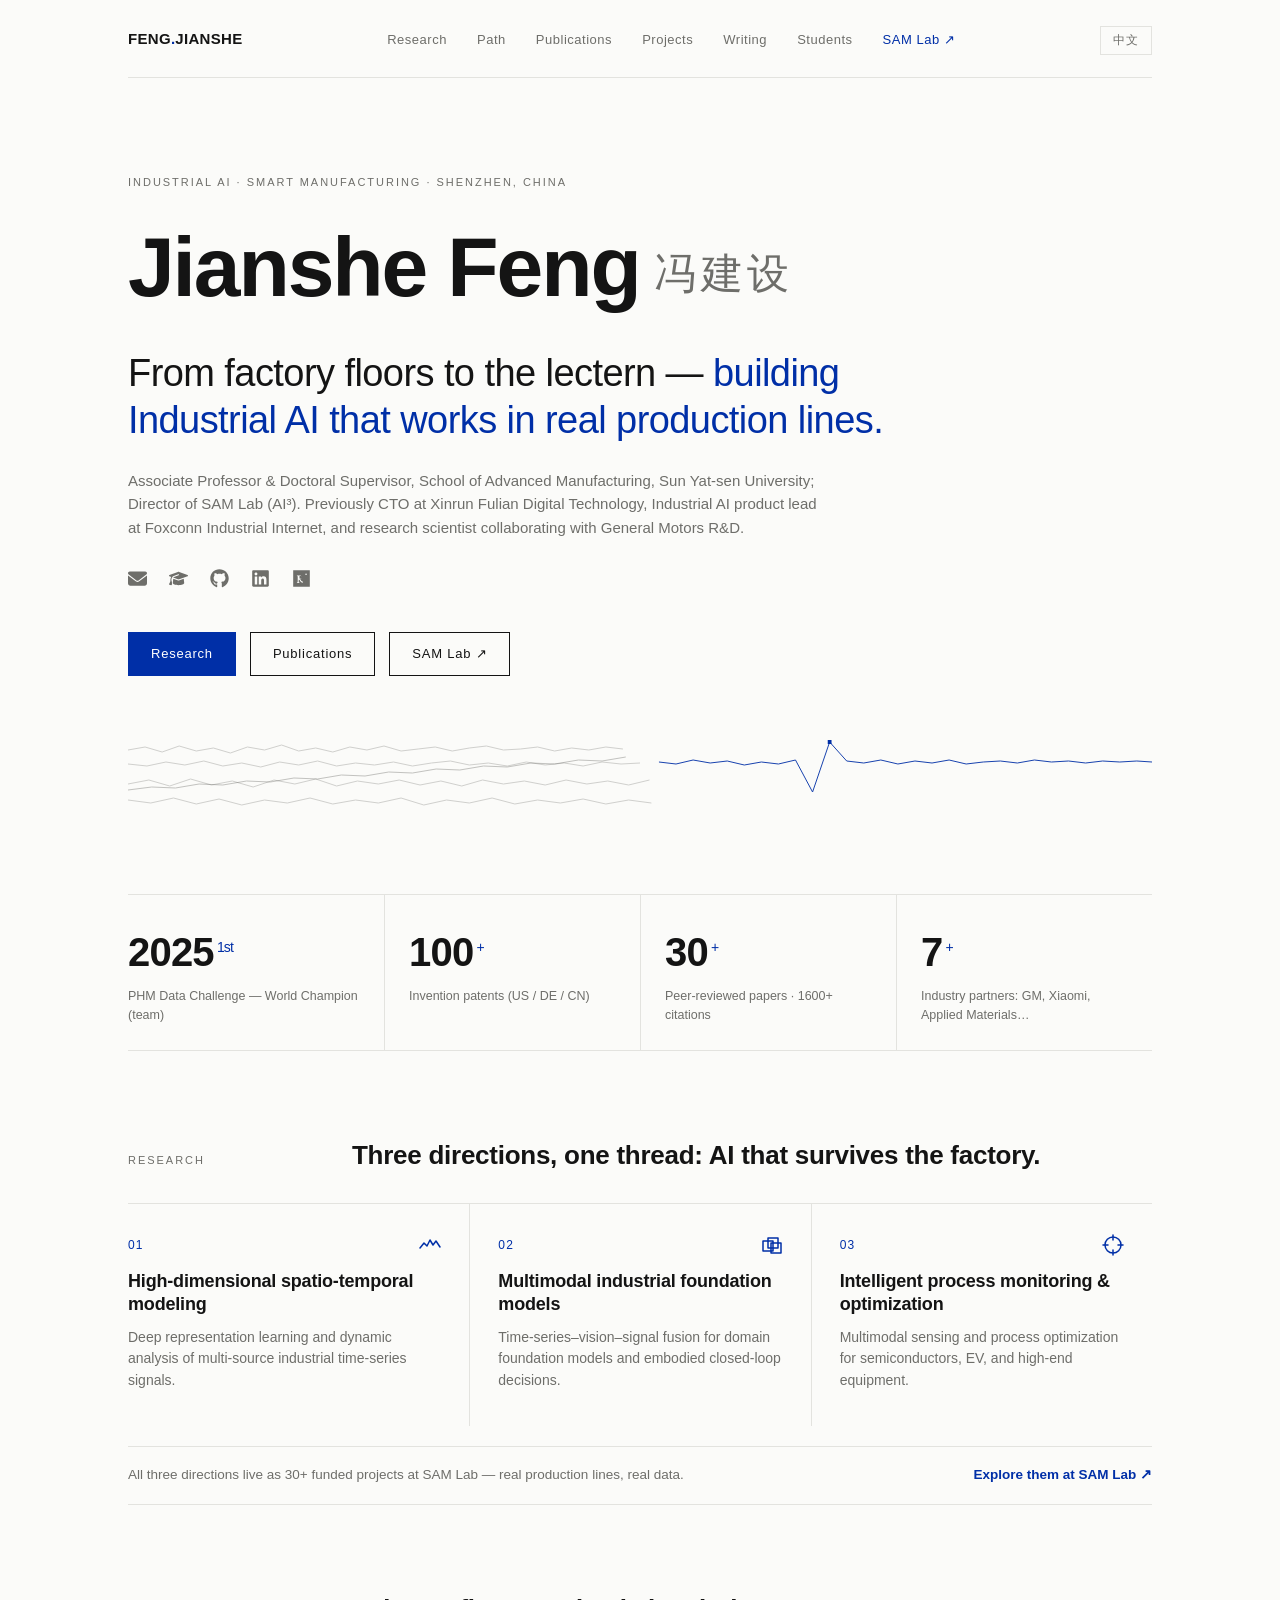
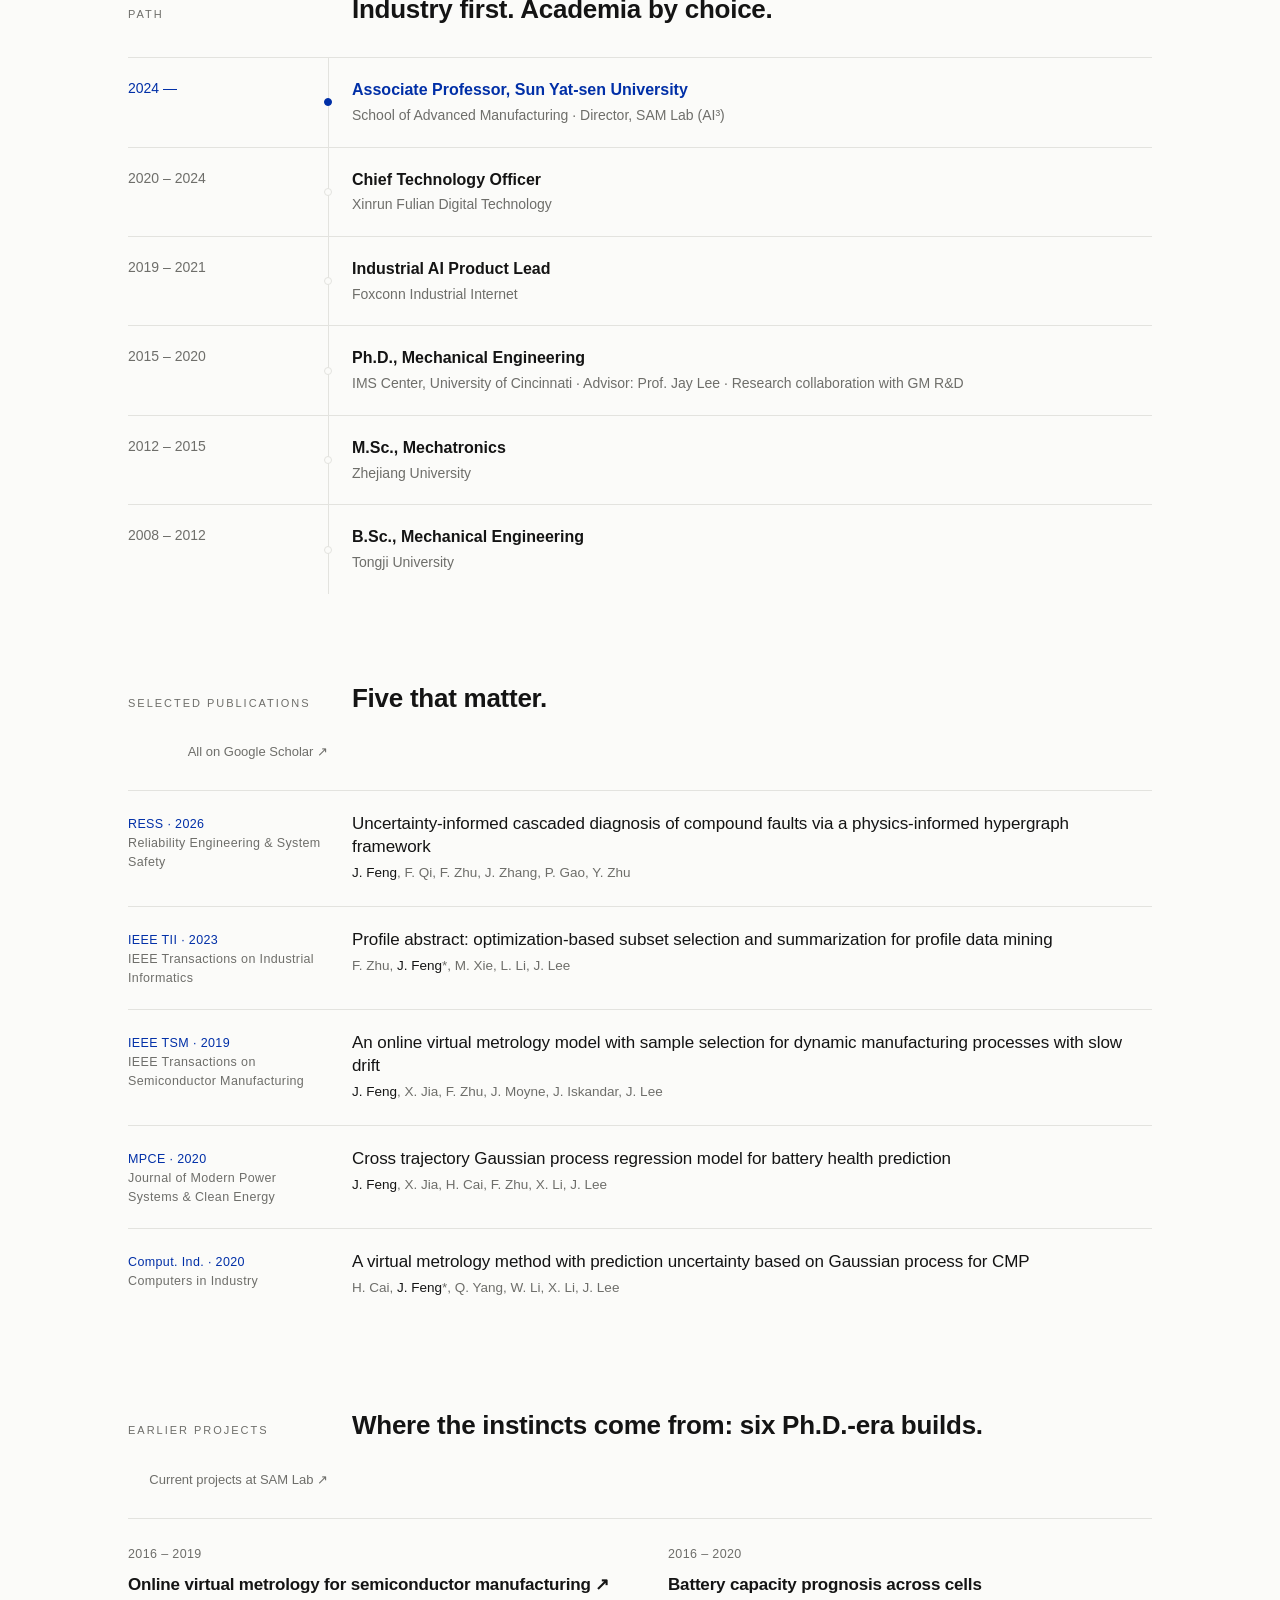
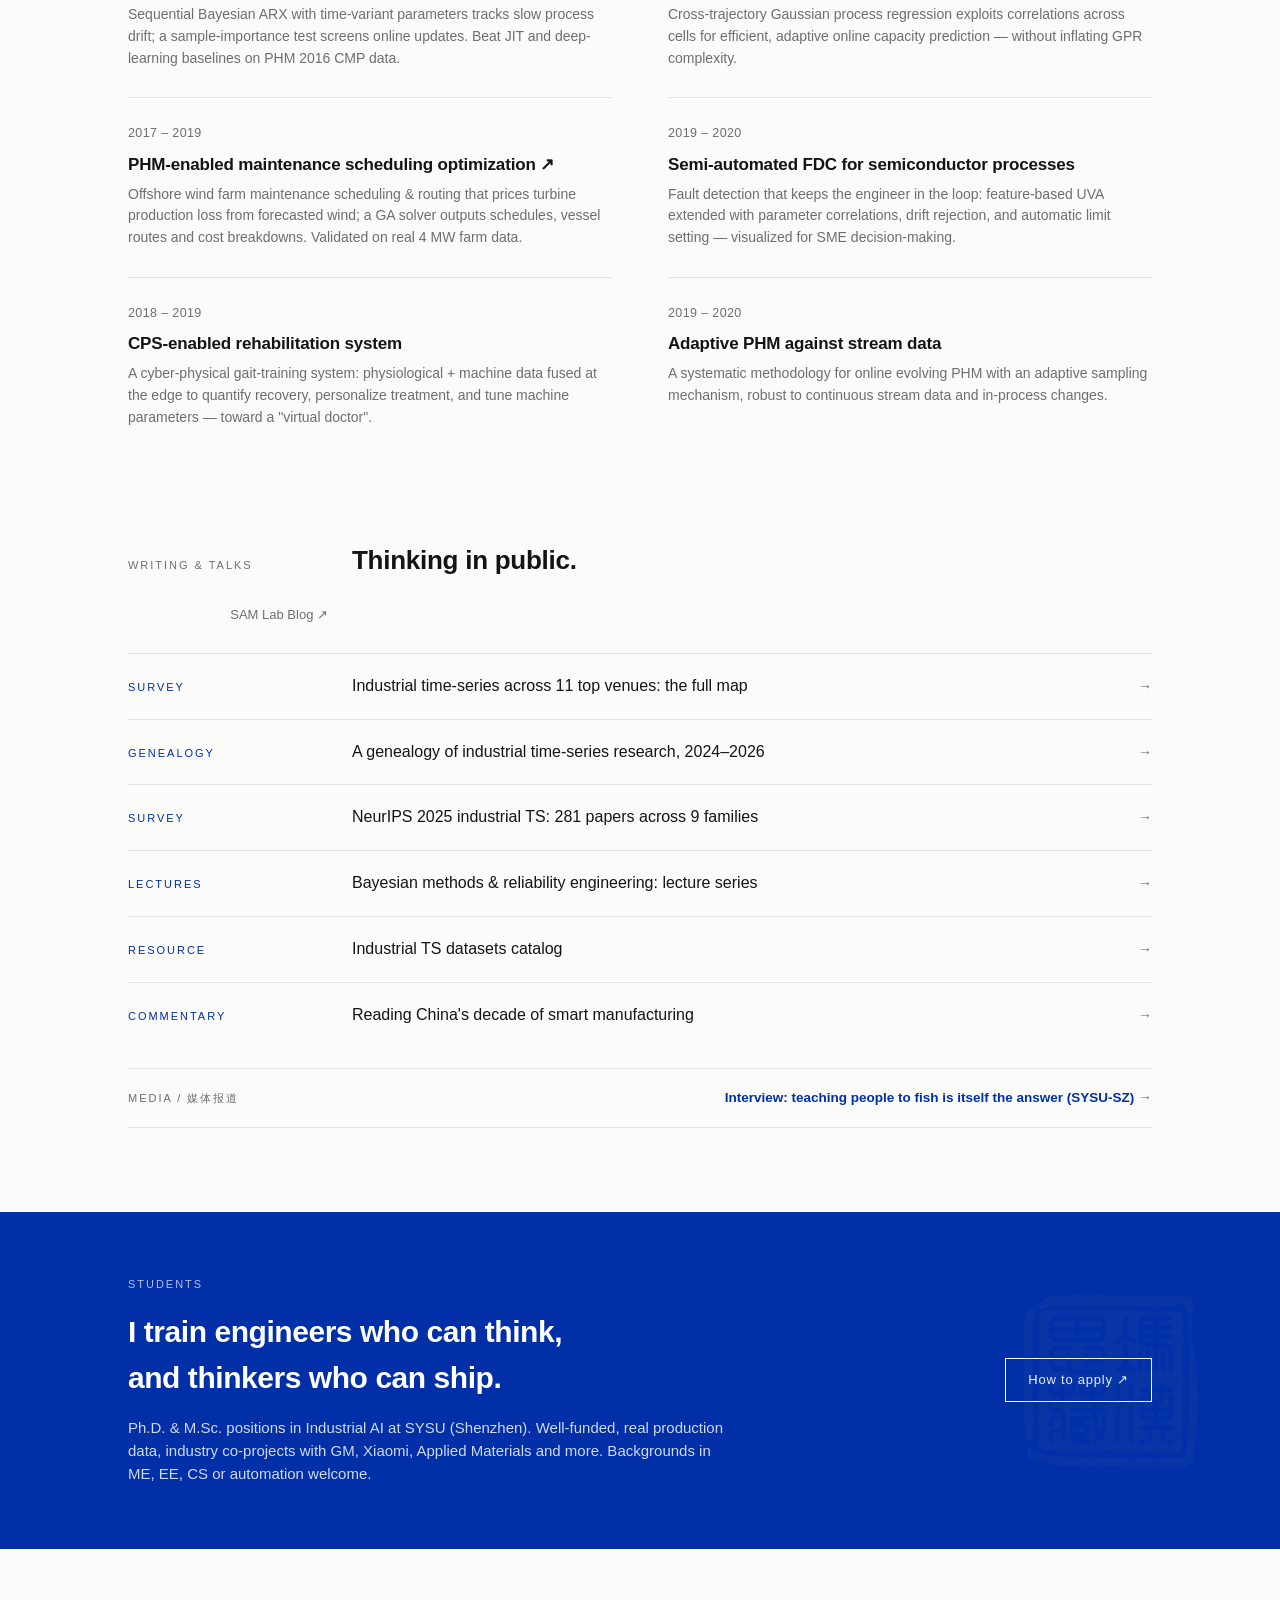
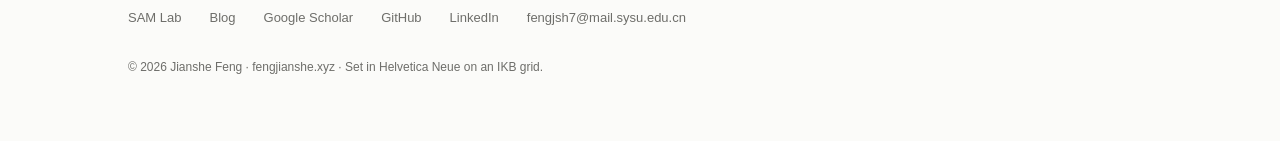
==== commit 47da27cd: "deploy: JiansheFengRe/fengjianshe.xyz@19f9d43770838e326226aa9c96d20ec6b88df391" ====
--- a/index.html
+++ b/index.html
@@ -1 +1 @@
-<!DOCTYPE html><html lang="en" data-astro-cid-5hce7sga> <head><meta charset="utf-8"><meta name="viewport" content="width=device-width, initial-scale=1"><title>Jianshe Feng 冯建设 — Industrial AI, Sun Yat-sen University</title><meta name="description" content="Associate Professor at SYSU School of Advanced Manufacturing; Director of SAM Lab (AI³). From factory floors to the lectern — building Industrial AI that works in real production lines."><meta name="author" content="Jianshe Feng"><link rel="alternate" hreflang="en" href="https://fengjianshe.xyz/"><link rel="alternate" hreflang="zh-CN" href="https://fengjianshe.xyz/zh/"><link rel="canonical" href="https://fengjianshe.xyz/"><link rel="icon" href="/icon-32.png" type="image/png" sizes="32x32"><link rel="apple-touch-icon" href="/icon-192.png"><meta property="og:title" content="Jianshe Feng 冯建设 — Industrial AI, Sun Yat-sen University"><meta property="og:description" content="Associate Professor at SYSU School of Advanced Manufacturing; Director of SAM Lab (AI³). From factory floors to the lectern — building Industrial AI that works in real production lines."><meta property="og:type" content="profile"><link rel="stylesheet" href="/_astro/index.Cj0t_M-0.css"></head> <body data-astro-cid-5hce7sga> <div class="wrap" data-astro-cid-5hce7sga> <nav data-astro-cid-5hce7sga> <a class="logo" href="/" data-astro-cid-5hce7sga>FENG<span data-astro-cid-5hce7sga>.</span>JIANSHE</a> <ul data-astro-cid-5hce7sga> <li data-astro-cid-5hce7sga><a href="#research" data-astro-cid-5hce7sga>Research</a></li> <li data-astro-cid-5hce7sga><a href="#path" data-astro-cid-5hce7sga>Path</a></li> <li data-astro-cid-5hce7sga><a href="#pubs" data-astro-cid-5hce7sga>Publications</a></li> <li data-astro-cid-5hce7sga><a href="#projects" data-astro-cid-5hce7sga>Projects</a></li> <li data-astro-cid-5hce7sga><a href="#writing" data-astro-cid-5hce7sga>Writing</a></li> <li data-astro-cid-5hce7sga><a href="#students" data-astro-cid-5hce7sga>Students</a></li> <li data-astro-cid-5hce7sga><a class="lab" href="https://ai.sysu-sam.com/" data-astro-cid-5hce7sga>SAM Lab ↗</a></li> </ul> <a class="lang-btn" href="/zh/" data-astro-cid-5hce7sga>中文</a> </nav> </div>  <div class="wrap" data-astro-cid-xhaoqxbd> <header class="hero" data-astro-cid-xhaoqxbd> <div class="kicker label" data-astro-cid-xhaoqxbd>Industrial AI · Smart Manufacturing · Shenzhen, China</div> <h1 data-astro-cid-xhaoqxbd> Jianshe Feng<span class="cn" data-astro-cid-xhaoqxbd>冯建设</span> </h1> <p class="thesis" data-astro-cid-xhaoqxbd>From factory floors to the lectern — <em data-astro-cid-xhaoqxbd>building Industrial AI that works in real production lines.</em></p> <p class="sub" data-astro-cid-xhaoqxbd>Associate Professor &amp; Doctoral Supervisor, School of Advanced Manufacturing, Sun Yat-sen University; Director of SAM Lab (AI³). Previously CTO at Xinrun Fulian Digital Technology, Industrial AI product lead at Foxconn Industrial Internet, and research scientist collaborating with General Motors R&amp;D.</p> <div class="social" data-astro-cid-dv46nlzh> <a href="mailto:fengjsh7@mail.sysu.edu.cn" title="Email" aria-label="Email" data-astro-cid-dv46nlzh> <svg viewBox="0 0 512 512" aria-hidden="true" data-astro-cid-dv46nlzh><path fill="currentColor" d="M48 64C21.5 64 0 85.5 0 112c0 15.1 7.1 29.3 19.2 38.4L236.8 313.6c11.4 8.5 27 8.5 38.4 0L492.8 150.4c12.1-9.1 19.2-23.3 19.2-38.4c0-26.5-21.5-48-48-48L48 64zM0 176L0 384c0 35.3 28.7 64 64 64l384 0c35.3 0 64-28.7 64-64l0-208L294.4 339.2c-22.8 17.1-54 17.1-76.8 0L0 176z" data-astro-cid-dv46nlzh></path></svg>     </a><a href="https://scholar.google.com/citations?hl=en&user=izHfXdgAAAAJ" title="Google Scholar" aria-label="Google Scholar" data-astro-cid-dv46nlzh>  <svg viewBox="0 0 640 512" aria-hidden="true" data-astro-cid-dv46nlzh><path fill="currentColor" d="M320 32c-8.1 0-16.1 1.4-23.7 4.1L15.8 137.4C6.3 140.9 0 149.9 0 160s6.3 19.1 15.8 22.6l57.9 20.9C57.3 229.3 48 259.8 48 291.9l0 28.1c0 28.4-10.8 57.7-22.3 80.8c-6.5 13-13.9 25.8-22.5 37.6C0 442.7-.9 448.3 .9 453.4s6 8.9 11.2 10.2l64 16c4.2 1.1 8.7 .3 12.4-2s6.3-6.1 7.1-10.4c8.6-42.8 4.3-81.2-2.1-108.7C90.3 344.3 86 329.8 80 316.5l0-24.6c0-30.2 10.2-58.7 27.9-81.5c12.9-15.5 29.6-28 49.2-35.7l157-61.7c8.2-3.2 17.5 .8 20.7 9s-.8 17.5-9 20.7l-157 61.7c-12.4 4.9-23.3 12.4-32.2 21.6l159.6 57.6c7.6 2.7 15.6 4.1 23.7 4.1s16.1-1.4 23.7-4.1L624.2 182.6c9.5-3.4 15.8-12.5 15.8-22.6s-6.3-19.1-15.8-22.6L343.7 36.1C336.1 33.4 328.1 32 320 32zM128 408c0 35.3 86 72 192 72s192-36.7 192-72L496.7 262.6 354.5 314c-11.1 4-22.8 6-34.5 6s-23.5-2-34.5-6L143.3 262.6 128 408z" data-astro-cid-dv46nlzh></path></svg>    </a><a href="https://github.com/fengjianshe" title="GitHub" aria-label="GitHub" data-astro-cid-dv46nlzh>   <svg viewBox="0 0 496 512" aria-hidden="true" data-astro-cid-dv46nlzh><path fill="currentColor" d="M165.9 397.4c0 2-2.3 3.6-5.2 3.6-3.3 .3-5.6-1.3-5.6-3.6 0-2 2.3-3.6 5.2-3.6 3-.3 5.6 1.3 5.6 3.6zm-31.1-4.5c-.7 2 1.3 4.3 4.3 4.9 2.6 1 5.6 0 6.2-2s-1.3-4.3-4.3-5.2c-2.6-.7-5.5 .3-6.2 2.3zm44.2-1.7c-2.9 .7-4.9 2.6-4.6 4.9 .3 2 2.9 3.3 5.9 2.6 2.9-.7 4.9-2.6 4.6-4.6-.3-1.9-3-3.2-5.9-2.9zM244.8 8C106.1 8 0 113.3 0 252c0 110.9 69.8 205.8 169.5 239.2 12.8 2.3 17.3-5.6 17.3-12.1 0-6.2-.3-40.4-.3-61.4 0 0-70 15-84.7-29.8 0 0-11.4-29.1-27.8-36.6 0 0-22.9-15.7 1.6-15.4 0 0 24.9 2 38.6 25.8 21.9 38.6 58.6 27.5 72.9 20.9 2.3-16 8.8-27.1 16-33.7-55.9-6.2-112.3-14.3-112.3-110.5 0-27.5 7.6-41.3 23.6-58.9-2.6-6.5-11.1-33.3 2.6-67.9 20.9-6.5 69 27 69 27 20-5.6 41.5-8.5 62.8-8.5s42.8 2.9 62.8 8.5c0 0 48.1-33.6 69-27 13.7 34.7 5.2 61.4 2.6 67.9 16 17.7 25.8 31.5 25.8 58.9 0 96.5-58.9 104.2-114.8 110.5 9.2 7.9 17 22.9 17 46.4 0 33.7-.3 75.4-.3 83.6 0 6.5 4.6 14.4 17.3 12.1C428.2 457.8 496 362.9 496 252 496 113.3 383.5 8 244.8 8z" data-astro-cid-dv46nlzh></path></svg>   </a><a href="https://www.linkedin.com/in/jianshe-feng-096644a1/" title="LinkedIn" aria-label="LinkedIn" data-astro-cid-dv46nlzh>    <svg viewBox="0 0 448 512" aria-hidden="true" data-astro-cid-dv46nlzh><path fill="currentColor" d="M416 32H31.9C14.3 32 0 46.5 0 64.3v383.4C0 465.5 14.3 480 31.9 480H416c17.6 0 32-14.5 32-32.3V64.3c0-17.8-14.4-32.3-32-32.3zM135.4 416H69V202.2h66.5V416zm-33.2-243c-21.3 0-38.5-17.3-38.5-38.5S80.9 96 102.2 96c21.2 0 38.5 17.3 38.5 38.5 0 21.3-17.2 38.5-38.5 38.5zm282.1 243h-66.4V312c0-24.8-.5-56.7-34.5-56.7-34.6 0-39.9 27-39.9 54.9V416h-66.4V202.2h63.7v29.2h.9c8.9-16.8 30.6-34.5 62.9-34.5 67.2 0 79.7 44.3 79.7 101.9V416z" data-astro-cid-dv46nlzh></path></svg>  </a><a href="https://www.researchgate.net/profile/Jianshe_Feng" title="ResearchGate" aria-label="ResearchGate" data-astro-cid-dv46nlzh>     <svg viewBox="0 0 448 512" aria-hidden="true" data-astro-cid-dv46nlzh><path fill="currentColor" d="M0 32v448h448V32H0zm262.2 334.4c-6.6 3-33.2 6-50-14.2-9.2-10.6-25.3-33.3-42.2-63.6-8.9 0-14.7 0-21.4-.6v46.4c0 23.5 2.8 27.1 23.1 29.6v11.9h-70.9v-11.9c17.5-2.5 21.1-5.5 21.1-29.6V213.9c0-24.2-2.8-25.7-21.1-28.2v-12.2h67.5c39.7 0 58.6 15.8 58.6 47.8 0 26.3-16.9 42.9-39.7 48.9 5.8 10.6 19.7 32.8 29.6 46.4 11.9 16.1 18.9 19.7 26.7 22.5l18.7-1.9zM227.6 224.2c0-25.6-16.4-36.4-41.9-36.4-3.9 0-8.3 .3-11.1 .8-3.1 .6-4.4 2.8-4.4 8.9v60.5c4.7 .6 8.9 .8 13.9 .8 28.3 0 43.5-12.5 43.5-34.6zm140.8-82.7c0 12.2-9.4 21.7-21.7 21.7s-21.7-9.4-21.7-21.7 9.4-21.7 21.7-21.7 21.7 9.5 21.7 21.7z" data-astro-cid-dv46nlzh></path></svg> </a> </div>  <div class="cta-row" data-astro-cid-xhaoqxbd> <a class="cta primary" href="#research" data-astro-cid-xhaoqxbd>Research</a> <a class="cta" href="#pubs" data-astro-cid-xhaoqxbd>Publications</a> <a class="cta" href="https://ai.sysu-sam.com/" data-astro-cid-xhaoqxbd>SAM Lab ↗</a> </div> </header> <div class="proof" data-astro-cid-xhaoqxbd> <div data-astro-cid-xhaoqxbd> <div class="num" data-astro-cid-xhaoqxbd>2025<sup data-astro-cid-xhaoqxbd>&nbsp;1st</sup></div> <div class="cap" data-astro-cid-xhaoqxbd>PHM Data Challenge — World Champion (team)</div> </div><div data-astro-cid-xhaoqxbd> <div class="num" data-astro-cid-xhaoqxbd>100<sup data-astro-cid-xhaoqxbd>&nbsp;+</sup></div> <div class="cap" data-astro-cid-xhaoqxbd>Invention patents (US / DE / CN)</div> </div><div data-astro-cid-xhaoqxbd> <div class="num" data-astro-cid-xhaoqxbd>30<sup data-astro-cid-xhaoqxbd>&nbsp;+</sup></div> <div class="cap" data-astro-cid-xhaoqxbd>Peer-reviewed papers · 1600+ citations</div> </div><div data-astro-cid-xhaoqxbd> <div class="num" data-astro-cid-xhaoqxbd>7<sup data-astro-cid-xhaoqxbd>&nbsp;+</sup></div> <div class="cap" data-astro-cid-xhaoqxbd>Industry partners: GM, Xiaomi, Applied Materials…</div> </div> </div> <section id="research" data-astro-cid-xhaoqxbd> <div class="sec-head" data-astro-cid-xhaoqxbd> <div class="label" data-astro-cid-xhaoqxbd>Research</div> <h2 data-astro-cid-xhaoqxbd>Three directions, one thread: AI that survives the factory.</h2> </div> <hr class="rule" data-astro-cid-xhaoqxbd> <div class="research" data-astro-cid-xhaoqxbd> <article data-astro-cid-xhaoqxbd> <div class="idx" data-astro-cid-xhaoqxbd>01</div> <h3 data-astro-cid-xhaoqxbd>High-dimensional spatio-temporal modeling</h3> <p data-astro-cid-xhaoqxbd>Deep representation learning and dynamic analysis of multi-source industrial time-series signals.</p> </article><article data-astro-cid-xhaoqxbd> <div class="idx" data-astro-cid-xhaoqxbd>02</div> <h3 data-astro-cid-xhaoqxbd>Multimodal industrial foundation models</h3> <p data-astro-cid-xhaoqxbd>Time-series–vision–signal fusion for domain foundation models and embodied closed-loop decisions.</p> </article><article data-astro-cid-xhaoqxbd> <div class="idx" data-astro-cid-xhaoqxbd>03</div> <h3 data-astro-cid-xhaoqxbd>Intelligent process monitoring &amp; optimization</h3> <p data-astro-cid-xhaoqxbd>Multimodal sensing and process optimization for semiconductors, EV, and high-end equipment.</p> </article> </div> <div class="lab-note" data-astro-cid-xhaoqxbd> <p data-astro-cid-xhaoqxbd>All three directions live as 30+ funded projects at SAM Lab — real production lines, real data.</p> <a href="https://ai.sysu-sam.com/research/" data-astro-cid-xhaoqxbd>Explore them at SAM Lab ↗</a> </div> </section> <section id="path" data-astro-cid-xhaoqxbd> <div class="sec-head" data-astro-cid-xhaoqxbd> <div class="label" data-astro-cid-xhaoqxbd>Path</div> <h2 data-astro-cid-xhaoqxbd>Industry first. Academia by choice.</h2> </div> <hr class="rule" data-astro-cid-xhaoqxbd> <ul class="timeline" data-astro-cid-xhaoqxbd> <li class="now" data-astro-cid-xhaoqxbd> <div class="yr" data-astro-cid-xhaoqxbd>2024 —</div> <div class="what" data-astro-cid-xhaoqxbd> <b data-astro-cid-xhaoqxbd>Associate Professor, Sun Yat-sen University</b> <span class="org" data-astro-cid-xhaoqxbd>School of Advanced Manufacturing · Director, SAM Lab (AI³)</span> </div> </li><li data-astro-cid-xhaoqxbd> <div class="yr" data-astro-cid-xhaoqxbd>2020 – 2024</div> <div class="what" data-astro-cid-xhaoqxbd> <b data-astro-cid-xhaoqxbd>Chief Technology Officer</b> <span class="org" data-astro-cid-xhaoqxbd>Xinrun Fulian Digital Technology</span> </div> </li><li data-astro-cid-xhaoqxbd> <div class="yr" data-astro-cid-xhaoqxbd>2019 – 2021</div> <div class="what" data-astro-cid-xhaoqxbd> <b data-astro-cid-xhaoqxbd>Industrial AI Product Lead</b> <span class="org" data-astro-cid-xhaoqxbd>Foxconn Industrial Internet</span> </div> </li><li data-astro-cid-xhaoqxbd> <div class="yr" data-astro-cid-xhaoqxbd>2015 – 2020</div> <div class="what" data-astro-cid-xhaoqxbd> <b data-astro-cid-xhaoqxbd>Ph.D., Mechanical Engineering</b> <span class="org" data-astro-cid-xhaoqxbd>IMS Center, University of Cincinnati · Advisor: Prof. Jay Lee · Research collaboration with GM R&amp;D</span> </div> </li><li data-astro-cid-xhaoqxbd> <div class="yr" data-astro-cid-xhaoqxbd>2012 – 2015</div> <div class="what" data-astro-cid-xhaoqxbd> <b data-astro-cid-xhaoqxbd>M.Sc., Mechatronics</b> <span class="org" data-astro-cid-xhaoqxbd>Zhejiang University</span> </div> </li><li data-astro-cid-xhaoqxbd> <div class="yr" data-astro-cid-xhaoqxbd>2008 – 2012</div> <div class="what" data-astro-cid-xhaoqxbd> <b data-astro-cid-xhaoqxbd>B.Sc., Mechanical Engineering</b> <span class="org" data-astro-cid-xhaoqxbd>Tongji University</span> </div> </li> </ul> </section> <section id="pubs" data-astro-cid-xhaoqxbd> <div class="sec-head" data-astro-cid-xhaoqxbd> <div class="label" data-astro-cid-xhaoqxbd>Selected Publications</div> <h2 data-astro-cid-xhaoqxbd>Five that matter.</h2> <a class="more" href="https://scholar.google.com/citations?hl=en&user=izHfXdgAAAAJ" data-astro-cid-xhaoqxbd>All on Google Scholar ↗</a> </div> <hr class="rule" data-astro-cid-xhaoqxbd> <ul class="pubs" data-astro-cid-xhaoqxbd> <li data-astro-cid-xhaoqxbd> <div class="venue" data-astro-cid-xhaoqxbd><b data-astro-cid-xhaoqxbd>RESS · 2026</b>Reliability Engineering &amp; System Safety</div> <div data-astro-cid-xhaoqxbd> <h3 data-astro-cid-xhaoqxbd>Uncertainty-informed cascaded diagnosis of compound faults via a physics-informed hypergraph framework</h3> <div class="auth" data-astro-cid-xhaoqxbd><u>J. Feng</u>, F. Qi, F. Zhu, J. Zhang, P. Gao, Y. Zhu</div> </div> </li><li data-astro-cid-xhaoqxbd> <div class="venue" data-astro-cid-xhaoqxbd><b data-astro-cid-xhaoqxbd>IEEE TII · 2023</b>IEEE Transactions on Industrial Informatics</div> <div data-astro-cid-xhaoqxbd> <h3 data-astro-cid-xhaoqxbd>Profile abstract: optimization-based subset selection and summarization for profile data mining</h3> <div class="auth" data-astro-cid-xhaoqxbd>F. Zhu, <u>J. Feng</u>*, M. Xie, L. Li, J. Lee</div> </div> </li><li data-astro-cid-xhaoqxbd> <div class="venue" data-astro-cid-xhaoqxbd><b data-astro-cid-xhaoqxbd>IEEE TSM · 2019</b>IEEE Transactions on Semiconductor Manufacturing</div> <div data-astro-cid-xhaoqxbd> <h3 data-astro-cid-xhaoqxbd>An online virtual metrology model with sample selection for dynamic manufacturing processes with slow drift</h3> <div class="auth" data-astro-cid-xhaoqxbd><u>J. Feng</u>, X. Jia, F. Zhu, J. Moyne, J. Iskandar, J. Lee</div> </div> </li><li data-astro-cid-xhaoqxbd> <div class="venue" data-astro-cid-xhaoqxbd><b data-astro-cid-xhaoqxbd>MPCE · 2020</b>Journal of Modern Power Systems &amp; Clean Energy</div> <div data-astro-cid-xhaoqxbd> <h3 data-astro-cid-xhaoqxbd>Cross trajectory Gaussian process regression model for battery health prediction</h3> <div class="auth" data-astro-cid-xhaoqxbd><u>J. Feng</u>, X. Jia, H. Cai, F. Zhu, X. Li, J. Lee</div> </div> </li><li data-astro-cid-xhaoqxbd> <div class="venue" data-astro-cid-xhaoqxbd><b data-astro-cid-xhaoqxbd>Comput. Ind. · 2020</b>Computers in Industry</div> <div data-astro-cid-xhaoqxbd> <h3 data-astro-cid-xhaoqxbd>A virtual metrology method with prediction uncertainty based on Gaussian process for CMP</h3> <div class="auth" data-astro-cid-xhaoqxbd>H. Cai, <u>J. Feng</u>*, Q. Yang, W. Li, X. Li, J. Lee</div> </div> </li> </ul> </section> <section id="projects" data-astro-cid-xhaoqxbd> <div class="sec-head" data-astro-cid-xhaoqxbd> <div class="label" data-astro-cid-xhaoqxbd>Earlier Projects</div> <h2 data-astro-cid-xhaoqxbd>Where the instincts come from: six Ph.D.-era builds.</h2> <a class="more" href="https://ai.sysu-sam.com/research/" data-astro-cid-xhaoqxbd>Current projects at SAM Lab ↗</a> </div> <hr class="rule" data-astro-cid-xhaoqxbd> <div class="projects" data-astro-cid-xhaoqxbd> <article data-astro-cid-xhaoqxbd> <div class="yr" data-astro-cid-xhaoqxbd>2016 – 2019</div> <h3 data-astro-cid-xhaoqxbd><a href="https://ieeexplore.ieee.org/document/8845673" data-astro-cid-xhaoqxbd>Online virtual metrology for semiconductor manufacturing ↗</a></h3> <p data-astro-cid-xhaoqxbd>Sequential Bayesian ARX with time-variant parameters tracks slow process drift; a sample-importance test screens online updates. Beat JIT and deep-learning baselines on PHM 2016 CMP data.</p> </article><article data-astro-cid-xhaoqxbd> <div class="yr" data-astro-cid-xhaoqxbd>2016 – 2020</div> <h3 data-astro-cid-xhaoqxbd>Battery capacity prognosis across cells</h3> <p data-astro-cid-xhaoqxbd>Cross-trajectory Gaussian process regression exploits correlations across cells for efficient, adaptive online capacity prediction — without inflating GPR complexity.</p> </article><article data-astro-cid-xhaoqxbd> <div class="yr" data-astro-cid-xhaoqxbd>2017 – 2019</div> <h3 data-astro-cid-xhaoqxbd><a href="https://www.researchgate.net/publication/336663228" data-astro-cid-xhaoqxbd>PHM-enabled maintenance scheduling optimization ↗</a></h3> <p data-astro-cid-xhaoqxbd>Offshore wind farm maintenance scheduling &amp; routing that prices turbine production loss from forecasted wind; a GA solver outputs schedules, vessel routes and cost breakdowns. Validated on real 4 MW farm data.</p> </article><article data-astro-cid-xhaoqxbd> <div class="yr" data-astro-cid-xhaoqxbd>2019 – 2020</div> <h3 data-astro-cid-xhaoqxbd>Semi-automated FDC for semiconductor processes</h3> <p data-astro-cid-xhaoqxbd>Fault detection that keeps the engineer in the loop: feature-based UVA extended with parameter correlations, drift rejection, and automatic limit setting — visualized for SME decision-making.</p> </article><article data-astro-cid-xhaoqxbd> <div class="yr" data-astro-cid-xhaoqxbd>2018 – 2019</div> <h3 data-astro-cid-xhaoqxbd>CPS-enabled rehabilitation system</h3> <p data-astro-cid-xhaoqxbd>A cyber-physical gait-training system: physiological + machine data fused at the edge to quantify recovery, personalize treatment, and tune machine parameters — toward a &quot;virtual doctor&quot;.</p> </article><article data-astro-cid-xhaoqxbd> <div class="yr" data-astro-cid-xhaoqxbd>2019 – 2020</div> <h3 data-astro-cid-xhaoqxbd>Adaptive PHM against stream data</h3> <p data-astro-cid-xhaoqxbd>A systematic methodology for online evolving PHM with an adaptive sampling mechanism, robust to continuous stream data and in-process changes.</p> </article> </div> </section> <section id="writing" data-astro-cid-xhaoqxbd> <div class="sec-head" data-astro-cid-xhaoqxbd> <div class="label" data-astro-cid-xhaoqxbd>Writing &amp; Talks</div> <h2 data-astro-cid-xhaoqxbd>Thinking in public.</h2> <a class="more" href="https://blog.sysu-sam.com/" data-astro-cid-xhaoqxbd>SAM Lab Blog ↗</a> </div> <hr class="rule" data-astro-cid-xhaoqxbd> <ul class="writing" data-astro-cid-xhaoqxbd> <li data-astro-cid-xhaoqxbd> <a href="https://blog.sysu-sam.com/" data-astro-cid-xhaoqxbd> <span class="date" data-astro-cid-xhaoqxbd>2026·06</span> <span class="t" data-astro-cid-xhaoqxbd>Industrial time-series at NeurIPS &amp; ICLR: a navigable survey</span> <span class="arrow" data-astro-cid-xhaoqxbd>→</span> </a> </li><li data-astro-cid-xhaoqxbd> <a href="https://blog.sysu-sam.com/" data-astro-cid-xhaoqxbd> <span class="date" data-astro-cid-xhaoqxbd>2026·04</span> <span class="t" data-astro-cid-xhaoqxbd>Why most factory AI pilots die — and what the survivors share</span> <span class="arrow" data-astro-cid-xhaoqxbd>→</span> </a> </li><li data-astro-cid-xhaoqxbd> <a href="https://blog.sysu-sam.com/" data-astro-cid-xhaoqxbd> <span class="date" data-astro-cid-xhaoqxbd>2026·02</span> <span class="t" data-astro-cid-xhaoqxbd>Interview: teaching people to fish is itself the answer (SYSU-SZ)</span> <span class="arrow" data-astro-cid-xhaoqxbd>→</span> </a> </li> </ul> </section> </div> <div class="students-band" id="students" data-astro-cid-xhaoqxbd> <div class="wrap inner" data-astro-cid-xhaoqxbd> <div data-astro-cid-xhaoqxbd> <div class="label band-label" data-astro-cid-xhaoqxbd>Students</div> <h2 data-astro-cid-xhaoqxbd>I train engineers who can think, and thinkers who can ship.</h2> <p data-astro-cid-xhaoqxbd>Ph.D. &amp; M.Sc. positions in Industrial AI at SYSU (Shenzhen). Well-funded, real production data, industry co-projects with GM, Xiaomi, Applied Materials and more. Backgrounds in ME, EE, CS or automation welcome.</p> </div> <a class="cta band-cta" href="https://ai.sysu-sam.com/join/" data-astro-cid-xhaoqxbd>How to apply ↗</a> </div> </div>   <div class="wrap" data-astro-cid-5hce7sga> <footer data-astro-cid-5hce7sga> <div class="cols" data-astro-cid-5hce7sga> <ul data-astro-cid-5hce7sga> <li data-astro-cid-5hce7sga><a href="https://ai.sysu-sam.com/" data-astro-cid-5hce7sga>SAM Lab</a></li> <li data-astro-cid-5hce7sga><a href="https://blog.sysu-sam.com/" data-astro-cid-5hce7sga>Blog</a></li> <li data-astro-cid-5hce7sga><a href="https://scholar.google.com/citations?hl=en&user=izHfXdgAAAAJ" data-astro-cid-5hce7sga>Google Scholar</a></li> <li data-astro-cid-5hce7sga><a href="https://github.com/fengjianshe" data-astro-cid-5hce7sga>GitHub</a></li> <li data-astro-cid-5hce7sga><a href="https://www.linkedin.com/in/jianshe-feng-096644a1/" data-astro-cid-5hce7sga>LinkedIn</a></li> <li data-astro-cid-5hce7sga><a href="mailto:fengjsh7@mail.sysu.edu.cn" data-astro-cid-5hce7sga>fengjsh7@mail.sysu.edu.cn</a></li> </ul> </div> <div class="fine" data-astro-cid-5hce7sga>© 2026 Jianshe Feng · fengjianshe.xyz · Set in Helvetica Neue on an IKB grid.</div> </footer> </div> </body></html>+<!DOCTYPE html><html lang="en" data-astro-cid-5hce7sga> <head><meta charset="utf-8"><meta name="viewport" content="width=device-width, initial-scale=1"><title>Jianshe Feng 冯建设 — Industrial AI, Sun Yat-sen University</title><meta name="description" content="Associate Professor at SYSU School of Advanced Manufacturing; Director of SAM Lab (AI³). From factory floors to the lectern — building Industrial AI that works in real production lines."><meta name="author" content="Jianshe Feng"><link rel="alternate" hreflang="en" href="https://fengjianshe.xyz/"><link rel="alternate" hreflang="zh-CN" href="https://fengjianshe.xyz/zh/"><link rel="canonical" href="https://fengjianshe.xyz/"><link rel="icon" href="/icon-32.png" type="image/png" sizes="32x32"><link rel="apple-touch-icon" href="/icon-192.png"><meta property="og:title" content="Jianshe Feng 冯建设 — Industrial AI, Sun Yat-sen University"><meta property="og:description" content="Associate Professor at SYSU School of Advanced Manufacturing; Director of SAM Lab (AI³). From factory floors to the lectern — building Industrial AI that works in real production lines."><meta property="og:type" content="profile"><link rel="stylesheet" href="/_astro/index.C3zvkpYN.css"></head> <body data-astro-cid-5hce7sga> <div class="wrap" data-astro-cid-5hce7sga> <nav data-astro-cid-5hce7sga> <a class="logo" href="/" data-astro-cid-5hce7sga>FENG<span data-astro-cid-5hce7sga>.</span>JIANSHE</a> <ul data-astro-cid-5hce7sga> <li data-astro-cid-5hce7sga><a href="#research" data-astro-cid-5hce7sga>Research</a></li> <li data-astro-cid-5hce7sga><a href="#path" data-astro-cid-5hce7sga>Path</a></li> <li data-astro-cid-5hce7sga><a href="#pubs" data-astro-cid-5hce7sga>Publications</a></li> <li data-astro-cid-5hce7sga><a href="#projects" data-astro-cid-5hce7sga>Projects</a></li> <li data-astro-cid-5hce7sga><a href="#writing" data-astro-cid-5hce7sga>Writing</a></li> <li data-astro-cid-5hce7sga><a href="#students" data-astro-cid-5hce7sga>Students</a></li> <li data-astro-cid-5hce7sga><a class="lab" href="https://ai.sysu-sam.com/" data-astro-cid-5hce7sga>SAM Lab ↗</a></li> </ul> <a class="lang-btn" href="/zh/" data-astro-cid-5hce7sga>中文</a> </nav> </div>  <div class="wrap" data-astro-cid-xhaoqxbd> <header class="hero" data-astro-cid-xhaoqxbd> <div class="kicker label" data-astro-cid-xhaoqxbd>Industrial AI · Smart Manufacturing · Shenzhen, China</div> <h1 data-astro-cid-xhaoqxbd> Jianshe Feng<span class="cn" data-astro-cid-xhaoqxbd>冯建设</span> </h1> <p class="thesis" data-astro-cid-xhaoqxbd>From factory floors to the lectern — <em data-astro-cid-xhaoqxbd>building Industrial AI that works in real production lines.</em></p> <p class="sub" data-astro-cid-xhaoqxbd>Associate Professor &amp; Doctoral Supervisor, School of Advanced Manufacturing, Sun Yat-sen University; Director of SAM Lab (AI³). Previously CTO at Xinrun Fulian Digital Technology, Industrial AI product lead at Foxconn Industrial Internet, and research scientist collaborating with General Motors R&amp;D.</p> <div class="social" data-astro-cid-dv46nlzh> <a href="mailto:fengjsh7@mail.sysu.edu.cn" title="Email" aria-label="Email" data-astro-cid-dv46nlzh> <svg viewBox="0 0 512 512" aria-hidden="true" data-astro-cid-dv46nlzh><path fill="currentColor" d="M48 64C21.5 64 0 85.5 0 112c0 15.1 7.1 29.3 19.2 38.4L236.8 313.6c11.4 8.5 27 8.5 38.4 0L492.8 150.4c12.1-9.1 19.2-23.3 19.2-38.4c0-26.5-21.5-48-48-48L48 64zM0 176L0 384c0 35.3 28.7 64 64 64l384 0c35.3 0 64-28.7 64-64l0-208L294.4 339.2c-22.8 17.1-54 17.1-76.8 0L0 176z" data-astro-cid-dv46nlzh></path></svg>     </a><a href="https://scholar.google.com/citations?hl=en&user=izHfXdgAAAAJ" title="Google Scholar" aria-label="Google Scholar" data-astro-cid-dv46nlzh>  <svg viewBox="0 0 640 512" aria-hidden="true" data-astro-cid-dv46nlzh><path fill="currentColor" d="M320 32c-8.1 0-16.1 1.4-23.7 4.1L15.8 137.4C6.3 140.9 0 149.9 0 160s6.3 19.1 15.8 22.6l57.9 20.9C57.3 229.3 48 259.8 48 291.9l0 28.1c0 28.4-10.8 57.7-22.3 80.8c-6.5 13-13.9 25.8-22.5 37.6C0 442.7-.9 448.3 .9 453.4s6 8.9 11.2 10.2l64 16c4.2 1.1 8.7 .3 12.4-2s6.3-6.1 7.1-10.4c8.6-42.8 4.3-81.2-2.1-108.7C90.3 344.3 86 329.8 80 316.5l0-24.6c0-30.2 10.2-58.7 27.9-81.5c12.9-15.5 29.6-28 49.2-35.7l157-61.7c8.2-3.2 17.5 .8 20.7 9s-.8 17.5-9 20.7l-157 61.7c-12.4 4.9-23.3 12.4-32.2 21.6l159.6 57.6c7.6 2.7 15.6 4.1 23.7 4.1s16.1-1.4 23.7-4.1L624.2 182.6c9.5-3.4 15.8-12.5 15.8-22.6s-6.3-19.1-15.8-22.6L343.7 36.1C336.1 33.4 328.1 32 320 32zM128 408c0 35.3 86 72 192 72s192-36.7 192-72L496.7 262.6 354.5 314c-11.1 4-22.8 6-34.5 6s-23.5-2-34.5-6L143.3 262.6 128 408z" data-astro-cid-dv46nlzh></path></svg>    </a><a href="https://github.com/fengjianshe" title="GitHub" aria-label="GitHub" data-astro-cid-dv46nlzh>   <svg viewBox="0 0 496 512" aria-hidden="true" data-astro-cid-dv46nlzh><path fill="currentColor" d="M165.9 397.4c0 2-2.3 3.6-5.2 3.6-3.3 .3-5.6-1.3-5.6-3.6 0-2 2.3-3.6 5.2-3.6 3-.3 5.6 1.3 5.6 3.6zm-31.1-4.5c-.7 2 1.3 4.3 4.3 4.9 2.6 1 5.6 0 6.2-2s-1.3-4.3-4.3-5.2c-2.6-.7-5.5 .3-6.2 2.3zm44.2-1.7c-2.9 .7-4.9 2.6-4.6 4.9 .3 2 2.9 3.3 5.9 2.6 2.9-.7 4.9-2.6 4.6-4.6-.3-1.9-3-3.2-5.9-2.9zM244.8 8C106.1 8 0 113.3 0 252c0 110.9 69.8 205.8 169.5 239.2 12.8 2.3 17.3-5.6 17.3-12.1 0-6.2-.3-40.4-.3-61.4 0 0-70 15-84.7-29.8 0 0-11.4-29.1-27.8-36.6 0 0-22.9-15.7 1.6-15.4 0 0 24.9 2 38.6 25.8 21.9 38.6 58.6 27.5 72.9 20.9 2.3-16 8.8-27.1 16-33.7-55.9-6.2-112.3-14.3-112.3-110.5 0-27.5 7.6-41.3 23.6-58.9-2.6-6.5-11.1-33.3 2.6-67.9 20.9-6.5 69 27 69 27 20-5.6 41.5-8.5 62.8-8.5s42.8 2.9 62.8 8.5c0 0 48.1-33.6 69-27 13.7 34.7 5.2 61.4 2.6 67.9 16 17.7 25.8 31.5 25.8 58.9 0 96.5-58.9 104.2-114.8 110.5 9.2 7.9 17 22.9 17 46.4 0 33.7-.3 75.4-.3 83.6 0 6.5 4.6 14.4 17.3 12.1C428.2 457.8 496 362.9 496 252 496 113.3 383.5 8 244.8 8z" data-astro-cid-dv46nlzh></path></svg>   </a><a href="https://www.linkedin.com/in/jianshe-feng-096644a1/" title="LinkedIn" aria-label="LinkedIn" data-astro-cid-dv46nlzh>    <svg viewBox="0 0 448 512" aria-hidden="true" data-astro-cid-dv46nlzh><path fill="currentColor" d="M416 32H31.9C14.3 32 0 46.5 0 64.3v383.4C0 465.5 14.3 480 31.9 480H416c17.6 0 32-14.5 32-32.3V64.3c0-17.8-14.4-32.3-32-32.3zM135.4 416H69V202.2h66.5V416zm-33.2-243c-21.3 0-38.5-17.3-38.5-38.5S80.9 96 102.2 96c21.2 0 38.5 17.3 38.5 38.5 0 21.3-17.2 38.5-38.5 38.5zm282.1 243h-66.4V312c0-24.8-.5-56.7-34.5-56.7-34.6 0-39.9 27-39.9 54.9V416h-66.4V202.2h63.7v29.2h.9c8.9-16.8 30.6-34.5 62.9-34.5 67.2 0 79.7 44.3 79.7 101.9V416z" data-astro-cid-dv46nlzh></path></svg>  </a><a href="https://www.researchgate.net/profile/Jianshe_Feng" title="ResearchGate" aria-label="ResearchGate" data-astro-cid-dv46nlzh>     <svg viewBox="0 0 448 512" aria-hidden="true" data-astro-cid-dv46nlzh><path fill="currentColor" d="M0 32v448h448V32H0zm262.2 334.4c-6.6 3-33.2 6-50-14.2-9.2-10.6-25.3-33.3-42.2-63.6-8.9 0-14.7 0-21.4-.6v46.4c0 23.5 2.8 27.1 23.1 29.6v11.9h-70.9v-11.9c17.5-2.5 21.1-5.5 21.1-29.6V213.9c0-24.2-2.8-25.7-21.1-28.2v-12.2h67.5c39.7 0 58.6 15.8 58.6 47.8 0 26.3-16.9 42.9-39.7 48.9 5.8 10.6 19.7 32.8 29.6 46.4 11.9 16.1 18.9 19.7 26.7 22.5l18.7-1.9zM227.6 224.2c0-25.6-16.4-36.4-41.9-36.4-3.9 0-8.3 .3-11.1 .8-3.1 .6-4.4 2.8-4.4 8.9v60.5c4.7 .6 8.9 .8 13.9 .8 28.3 0 43.5-12.5 43.5-34.6zm140.8-82.7c0 12.2-9.4 21.7-21.7 21.7s-21.7-9.4-21.7-21.7 9.4-21.7 21.7-21.7 21.7 9.5 21.7 21.7z" data-astro-cid-dv46nlzh></path></svg> </a> </div>  <div class="cta-row" data-astro-cid-xhaoqxbd> <a class="cta primary" href="#research" data-astro-cid-xhaoqxbd>Research</a> <a class="cta" href="#pubs" data-astro-cid-xhaoqxbd>Publications</a> <a class="cta" href="https://ai.sysu-sam.com/" data-astro-cid-xhaoqxbd>SAM Lab ↗</a> </div> <svg class="signal" viewBox="0 0 1080 90" preserveAspectRatio="none" aria-hidden="true" data-astro-cid-xhaoqxbd> <polyline class="ch" points="0,18 18,15 36,20 54,14 72,19 90,16 108,21 126,15 144,18 162,13 180,19 198,16 216,20 234,15 252,18 270,14 288,19 306,17 324,15 342,19 360,16 378,14 396,18 414,17 432,15 450,19 468,16 486,18 504,15 522,17" data-astro-cid-xhaoqxbd></polyline> <polyline class="ch" points="0,32 20,34 40,30 60,33 80,29 100,34 120,31 140,35 160,30 180,33 200,29 220,34 240,31 260,33 280,30 300,34 320,31 340,29 360,33 380,31 400,34 420,30 440,33 460,31 480,34 500,30 520,32 540,31" data-astro-cid-xhaoqxbd></polyline> <polyline class="ch" points="0,52 22,48 44,54 66,47 88,53 110,49 132,55 154,48 176,52 198,47 220,54 242,49 264,52 286,48 308,53 330,49 352,54 374,48 396,52 418,49 440,53 462,48 484,52 506,49 528,53 550,48" data-astro-cid-xhaoqxbd></polyline> <polyline class="ch" points="0,68 24,71 48,66 72,72 96,67 120,73 144,68 168,71 192,66 216,72 240,68 264,71 288,66 312,73 336,68 360,71 384,66 408,72 432,68 456,71 480,67 504,72 528,68 552,71" data-astro-cid-xhaoqxbd></polyline> <polyline class="ch trend" points="0,58 25,55 50,56 75,52 100,53 125,49 150,50 175,46 200,47 225,43 250,44 275,40 300,41 325,37 350,38 375,34 400,35 425,31 450,32 475,28 500,29 525,25" data-astro-cid-xhaoqxbd></polyline> <polyline class="ch ikb-ch" points="560,30 578,32 596,28 614,31 632,29 650,33 668,30 686,32 704,28 722,60 740,10 758,29 776,31 794,28 812,32 830,29 848,31 866,28 884,32 902,30 920,29 938,31 956,28 974,30 992,29 1010,31 1028,29 1046,30 1064,29 1080,30" data-astro-cid-xhaoqxbd></polyline> <rect class="spike" x="738" y="8" width="4" height="4" data-astro-cid-xhaoqxbd></rect> </svg> </header> <div class="proof" data-astro-cid-xhaoqxbd> <div data-astro-cid-xhaoqxbd> <div class="num" data-astro-cid-xhaoqxbd>2025<sup data-astro-cid-xhaoqxbd>&nbsp;1st</sup></div> <div class="cap" data-astro-cid-xhaoqxbd>PHM Data Challenge — World Champion (team)</div> </div><div data-astro-cid-xhaoqxbd> <div class="num" data-astro-cid-xhaoqxbd>100<sup data-astro-cid-xhaoqxbd>&nbsp;+</sup></div> <div class="cap" data-astro-cid-xhaoqxbd>Invention patents (US / DE / CN)</div> </div><div data-astro-cid-xhaoqxbd> <div class="num" data-astro-cid-xhaoqxbd>30<sup data-astro-cid-xhaoqxbd>&nbsp;+</sup></div> <div class="cap" data-astro-cid-xhaoqxbd>Peer-reviewed papers · 1600+ citations</div> </div><div data-astro-cid-xhaoqxbd> <div class="num" data-astro-cid-xhaoqxbd>7<sup data-astro-cid-xhaoqxbd>&nbsp;+</sup></div> <div class="cap" data-astro-cid-xhaoqxbd>Industry partners: GM, Xiaomi, Applied Materials…</div> </div> </div> <section id="research" data-astro-cid-xhaoqxbd> <div class="sec-head" data-astro-cid-xhaoqxbd> <div class="label" data-astro-cid-xhaoqxbd>Research</div> <h2 data-astro-cid-xhaoqxbd>Three directions, one thread: AI that survives the factory.</h2> </div> <hr class="rule" data-astro-cid-xhaoqxbd> <div class="research" data-astro-cid-xhaoqxbd> <article data-astro-cid-xhaoqxbd> <div class="idx-row" data-astro-cid-xhaoqxbd> <div class="idx" data-astro-cid-xhaoqxbd>01</div> <svg class="ricon" viewBox="0 0 22 22" aria-hidden="true" data-astro-cid-xhaoqxbd> <polyline points="1,14 5,9 8,12 11,6 14,11 17,7 21,13" data-astro-cid-xhaoqxbd></polyline> </svg>   </div> <h3 data-astro-cid-xhaoqxbd>High-dimensional spatio-temporal modeling</h3> <p data-astro-cid-xhaoqxbd>Deep representation learning and dynamic analysis of multi-source industrial time-series signals.</p> </article><article data-astro-cid-xhaoqxbd> <div class="idx-row" data-astro-cid-xhaoqxbd> <div class="idx" data-astro-cid-xhaoqxbd>02</div>  <svg class="ricon" viewBox="0 0 22 22" aria-hidden="true" data-astro-cid-xhaoqxbd> <rect x="2" y="7" width="10" height="10" data-astro-cid-xhaoqxbd></rect> <rect x="7" y="4" width="10" height="10" data-astro-cid-xhaoqxbd></rect> <rect x="10" y="9" width="10" height="10" data-astro-cid-xhaoqxbd></rect> </svg>  </div> <h3 data-astro-cid-xhaoqxbd>Multimodal industrial foundation models</h3> <p data-astro-cid-xhaoqxbd>Time-series–vision–signal fusion for domain foundation models and embodied closed-loop decisions.</p> </article><article data-astro-cid-xhaoqxbd> <div class="idx-row" data-astro-cid-xhaoqxbd> <div class="idx" data-astro-cid-xhaoqxbd>03</div>   <svg class="ricon" viewBox="0 0 22 22" aria-hidden="true" data-astro-cid-xhaoqxbd> <circle cx="11" cy="11" r="8" data-astro-cid-xhaoqxbd></circle> <line x1="11" y1="1" x2="11" y2="6" data-astro-cid-xhaoqxbd></line> <line x1="11" y1="16" x2="11" y2="21" data-astro-cid-xhaoqxbd></line> <line x1="1" y1="11" x2="6" y2="11" data-astro-cid-xhaoqxbd></line> <line x1="16" y1="11" x2="21" y2="11" data-astro-cid-xhaoqxbd></line> </svg> </div> <h3 data-astro-cid-xhaoqxbd>Intelligent process monitoring &amp; optimization</h3> <p data-astro-cid-xhaoqxbd>Multimodal sensing and process optimization for semiconductors, EV, and high-end equipment.</p> </article> </div> <div class="lab-note" data-astro-cid-xhaoqxbd> <p data-astro-cid-xhaoqxbd>All three directions live as 30+ funded projects at SAM Lab — real production lines, real data.</p> <a href="https://ai.sysu-sam.com/research/" data-astro-cid-xhaoqxbd>Explore them at SAM Lab ↗</a> </div> </section> <section id="path" data-astro-cid-xhaoqxbd> <div class="sec-head" data-astro-cid-xhaoqxbd> <div class="label" data-astro-cid-xhaoqxbd>Path</div> <h2 data-astro-cid-xhaoqxbd>Industry first. Academia by choice.</h2> </div> <hr class="rule" data-astro-cid-xhaoqxbd> <ul class="timeline" data-astro-cid-xhaoqxbd> <li class="now" data-astro-cid-xhaoqxbd> <div class="yr" data-astro-cid-xhaoqxbd>2024 —</div> <div class="what" data-astro-cid-xhaoqxbd> <b data-astro-cid-xhaoqxbd>Associate Professor, Sun Yat-sen University</b> <span class="org" data-astro-cid-xhaoqxbd>School of Advanced Manufacturing · Director, SAM Lab (AI³)</span> </div> </li><li data-astro-cid-xhaoqxbd> <div class="yr" data-astro-cid-xhaoqxbd>2020 – 2024</div> <div class="what" data-astro-cid-xhaoqxbd> <b data-astro-cid-xhaoqxbd>Chief Technology Officer</b> <span class="org" data-astro-cid-xhaoqxbd>Xinrun Fulian Digital Technology</span> </div> </li><li data-astro-cid-xhaoqxbd> <div class="yr" data-astro-cid-xhaoqxbd>2019 – 2021</div> <div class="what" data-astro-cid-xhaoqxbd> <b data-astro-cid-xhaoqxbd>Industrial AI Product Lead</b> <span class="org" data-astro-cid-xhaoqxbd>Foxconn Industrial Internet</span> </div> </li><li data-astro-cid-xhaoqxbd> <div class="yr" data-astro-cid-xhaoqxbd>2015 – 2020</div> <div class="what" data-astro-cid-xhaoqxbd> <b data-astro-cid-xhaoqxbd>Ph.D., Mechanical Engineering</b> <span class="org" data-astro-cid-xhaoqxbd>IMS Center, University of Cincinnati · Advisor: Prof. Jay Lee · Research collaboration with GM R&amp;D</span> </div> </li><li data-astro-cid-xhaoqxbd> <div class="yr" data-astro-cid-xhaoqxbd>2012 – 2015</div> <div class="what" data-astro-cid-xhaoqxbd> <b data-astro-cid-xhaoqxbd>M.Sc., Mechatronics</b> <span class="org" data-astro-cid-xhaoqxbd>Zhejiang University</span> </div> </li><li data-astro-cid-xhaoqxbd> <div class="yr" data-astro-cid-xhaoqxbd>2008 – 2012</div> <div class="what" data-astro-cid-xhaoqxbd> <b data-astro-cid-xhaoqxbd>B.Sc., Mechanical Engineering</b> <span class="org" data-astro-cid-xhaoqxbd>Tongji University</span> </div> </li> </ul> </section> <section id="pubs" data-astro-cid-xhaoqxbd> <div class="sec-head" data-astro-cid-xhaoqxbd> <div class="label" data-astro-cid-xhaoqxbd>Selected Publications</div> <h2 data-astro-cid-xhaoqxbd>Five that matter.</h2> <a class="more" href="https://scholar.google.com/citations?hl=en&user=izHfXdgAAAAJ" data-astro-cid-xhaoqxbd>All on Google Scholar ↗</a> </div> <hr class="rule" data-astro-cid-xhaoqxbd> <ul class="pubs" data-astro-cid-xhaoqxbd> <li data-astro-cid-xhaoqxbd> <div class="venue" data-astro-cid-xhaoqxbd><b data-astro-cid-xhaoqxbd>RESS · 2026</b>Reliability Engineering &amp; System Safety</div> <div data-astro-cid-xhaoqxbd> <h3 data-astro-cid-xhaoqxbd>Uncertainty-informed cascaded diagnosis of compound faults via a physics-informed hypergraph framework</h3> <div class="auth" data-astro-cid-xhaoqxbd><u>J. Feng</u>, F. Qi, F. Zhu, J. Zhang, P. Gao, Y. Zhu</div> </div> </li><li data-astro-cid-xhaoqxbd> <div class="venue" data-astro-cid-xhaoqxbd><b data-astro-cid-xhaoqxbd>IEEE TII · 2023</b>IEEE Transactions on Industrial Informatics</div> <div data-astro-cid-xhaoqxbd> <h3 data-astro-cid-xhaoqxbd>Profile abstract: optimization-based subset selection and summarization for profile data mining</h3> <div class="auth" data-astro-cid-xhaoqxbd>F. Zhu, <u>J. Feng</u>*, M. Xie, L. Li, J. Lee</div> </div> </li><li data-astro-cid-xhaoqxbd> <div class="venue" data-astro-cid-xhaoqxbd><b data-astro-cid-xhaoqxbd>IEEE TSM · 2019</b>IEEE Transactions on Semiconductor Manufacturing</div> <div data-astro-cid-xhaoqxbd> <h3 data-astro-cid-xhaoqxbd>An online virtual metrology model with sample selection for dynamic manufacturing processes with slow drift</h3> <div class="auth" data-astro-cid-xhaoqxbd><u>J. Feng</u>, X. Jia, F. Zhu, J. Moyne, J. Iskandar, J. Lee</div> </div> </li><li data-astro-cid-xhaoqxbd> <div class="venue" data-astro-cid-xhaoqxbd><b data-astro-cid-xhaoqxbd>MPCE · 2020</b>Journal of Modern Power Systems &amp; Clean Energy</div> <div data-astro-cid-xhaoqxbd> <h3 data-astro-cid-xhaoqxbd>Cross trajectory Gaussian process regression model for battery health prediction</h3> <div class="auth" data-astro-cid-xhaoqxbd><u>J. Feng</u>, X. Jia, H. Cai, F. Zhu, X. Li, J. Lee</div> </div> </li><li data-astro-cid-xhaoqxbd> <div class="venue" data-astro-cid-xhaoqxbd><b data-astro-cid-xhaoqxbd>Comput. Ind. · 2020</b>Computers in Industry</div> <div data-astro-cid-xhaoqxbd> <h3 data-astro-cid-xhaoqxbd>A virtual metrology method with prediction uncertainty based on Gaussian process for CMP</h3> <div class="auth" data-astro-cid-xhaoqxbd>H. Cai, <u>J. Feng</u>*, Q. Yang, W. Li, X. Li, J. Lee</div> </div> </li> </ul> </section> <section id="projects" data-astro-cid-xhaoqxbd> <div class="sec-head" data-astro-cid-xhaoqxbd> <div class="label" data-astro-cid-xhaoqxbd>Earlier Projects</div> <h2 data-astro-cid-xhaoqxbd>Where the instincts come from: six Ph.D.-era builds.</h2> <a class="more" href="https://ai.sysu-sam.com/research/" data-astro-cid-xhaoqxbd>Current projects at SAM Lab ↗</a> </div> <hr class="rule" data-astro-cid-xhaoqxbd> <div class="projects" data-astro-cid-xhaoqxbd> <article data-astro-cid-xhaoqxbd> <div class="yr" data-astro-cid-xhaoqxbd>2016 – 2019</div> <h3 data-astro-cid-xhaoqxbd><a href="https://ieeexplore.ieee.org/document/8845673" data-astro-cid-xhaoqxbd>Online virtual metrology for semiconductor manufacturing ↗</a></h3> <p data-astro-cid-xhaoqxbd>Sequential Bayesian ARX with time-variant parameters tracks slow process drift; a sample-importance test screens online updates. Beat JIT and deep-learning baselines on PHM 2016 CMP data.</p> </article><article data-astro-cid-xhaoqxbd> <div class="yr" data-astro-cid-xhaoqxbd>2016 – 2020</div> <h3 data-astro-cid-xhaoqxbd>Battery capacity prognosis across cells</h3> <p data-astro-cid-xhaoqxbd>Cross-trajectory Gaussian process regression exploits correlations across cells for efficient, adaptive online capacity prediction — without inflating GPR complexity.</p> </article><article data-astro-cid-xhaoqxbd> <div class="yr" data-astro-cid-xhaoqxbd>2017 – 2019</div> <h3 data-astro-cid-xhaoqxbd><a href="https://www.researchgate.net/publication/336663228" data-astro-cid-xhaoqxbd>PHM-enabled maintenance scheduling optimization ↗</a></h3> <p data-astro-cid-xhaoqxbd>Offshore wind farm maintenance scheduling &amp; routing that prices turbine production loss from forecasted wind; a GA solver outputs schedules, vessel routes and cost breakdowns. Validated on real 4 MW farm data.</p> </article><article data-astro-cid-xhaoqxbd> <div class="yr" data-astro-cid-xhaoqxbd>2019 – 2020</div> <h3 data-astro-cid-xhaoqxbd>Semi-automated FDC for semiconductor processes</h3> <p data-astro-cid-xhaoqxbd>Fault detection that keeps the engineer in the loop: feature-based UVA extended with parameter correlations, drift rejection, and automatic limit setting — visualized for SME decision-making.</p> </article><article data-astro-cid-xhaoqxbd> <div class="yr" data-astro-cid-xhaoqxbd>2018 – 2019</div> <h3 data-astro-cid-xhaoqxbd>CPS-enabled rehabilitation system</h3> <p data-astro-cid-xhaoqxbd>A cyber-physical gait-training system: physiological + machine data fused at the edge to quantify recovery, personalize treatment, and tune machine parameters — toward a &quot;virtual doctor&quot;.</p> </article><article data-astro-cid-xhaoqxbd> <div class="yr" data-astro-cid-xhaoqxbd>2019 – 2020</div> <h3 data-astro-cid-xhaoqxbd>Adaptive PHM against stream data</h3> <p data-astro-cid-xhaoqxbd>A systematic methodology for online evolving PHM with an adaptive sampling mechanism, robust to continuous stream data and in-process changes.</p> </article> </div> </section> <section id="writing" data-astro-cid-xhaoqxbd> <div class="sec-head" data-astro-cid-xhaoqxbd> <div class="label" data-astro-cid-xhaoqxbd>Writing &amp; Talks</div> <h2 data-astro-cid-xhaoqxbd>Thinking in public.</h2> <a class="more" href="https://blog.sysu-sam.com/" data-astro-cid-xhaoqxbd>SAM Lab Blog ↗</a> </div> <hr class="rule" data-astro-cid-xhaoqxbd> <ul class="writing" data-astro-cid-xhaoqxbd> <li data-astro-cid-xhaoqxbd> <a href="https://blog.sysu-sam.com/@fengjianshe/multi-venue-industrial-ts-overview" data-astro-cid-xhaoqxbd> <span class="kind label" data-astro-cid-xhaoqxbd>Survey</span> <span class="t" data-astro-cid-xhaoqxbd>Industrial time-series across 11 top venues: the full map</span> <span class="arrow" data-astro-cid-xhaoqxbd>→</span> </a> </li><li data-astro-cid-xhaoqxbd> <a href="https://blog.sysu-sam.com/@fengjianshe/industrial-ts-genealogy-ebook-2024-2026" data-astro-cid-xhaoqxbd> <span class="kind label" data-astro-cid-xhaoqxbd>Genealogy</span> <span class="t" data-astro-cid-xhaoqxbd>A genealogy of industrial time-series research, 2024–2026</span> <span class="arrow" data-astro-cid-xhaoqxbd>→</span> </a> </li><li data-astro-cid-xhaoqxbd> <a href="https://blog.sysu-sam.com/@fengjianshe/neurips2025-industrial-ts-map" data-astro-cid-xhaoqxbd> <span class="kind label" data-astro-cid-xhaoqxbd>Survey</span> <span class="t" data-astro-cid-xhaoqxbd>NeurIPS 2025 industrial TS: 281 papers across 9 families</span> <span class="arrow" data-astro-cid-xhaoqxbd>→</span> </a> </li><li data-astro-cid-xhaoqxbd> <a href="https://blog.sysu-sam.com/@fengjianshe/bayesian-reliability-lectures" data-astro-cid-xhaoqxbd> <span class="kind label" data-astro-cid-xhaoqxbd>Lectures</span> <span class="t" data-astro-cid-xhaoqxbd>Bayesian methods &amp; reliability engineering: lecture series</span> <span class="arrow" data-astro-cid-xhaoqxbd>→</span> </a> </li><li data-astro-cid-xhaoqxbd> <a href="https://blog.sysu-sam.com/@fengjianshe/industrial-ts-datasets-catalog" data-astro-cid-xhaoqxbd> <span class="kind label" data-astro-cid-xhaoqxbd>Resource</span> <span class="t" data-astro-cid-xhaoqxbd>Industrial TS datasets catalog</span> <span class="arrow" data-astro-cid-xhaoqxbd>→</span> </a> </li><li data-astro-cid-xhaoqxbd> <a href="https://blog.sysu-sam.com/@fengjianshe/smart-manufacturing-china-decade-review-interpretation" data-astro-cid-xhaoqxbd> <span class="kind label" data-astro-cid-xhaoqxbd>Commentary</span> <span class="t" data-astro-cid-xhaoqxbd>Reading China&#39;s decade of smart manufacturing</span> <span class="arrow" data-astro-cid-xhaoqxbd>→</span> </a> </li> </ul> <div class="media-bar" data-astro-cid-xhaoqxbd> <span class="label" data-astro-cid-xhaoqxbd>Media / 媒体报道</span> <div class="media-links" data-astro-cid-xhaoqxbd> <a href="https://ai.sysu-sam.com/news/feng-jianshe-sysu-shenzhen-interview-2025/" data-astro-cid-xhaoqxbd>Interview: teaching people to fish is itself the answer (SYSU-SZ) <span class="arrow" data-astro-cid-xhaoqxbd>→</span></a> </div> </div> </section> </div> <div class="students-band" id="students" data-astro-cid-xhaoqxbd> <div class="wrap inner" data-astro-cid-xhaoqxbd> <div data-astro-cid-xhaoqxbd> <div class="label band-label" data-astro-cid-xhaoqxbd>Students</div> <h2 data-astro-cid-xhaoqxbd>I train engineers who can think, and thinkers who can ship.</h2> <p data-astro-cid-xhaoqxbd>Ph.D. &amp; M.Sc. positions in Industrial AI at SYSU (Shenzhen). Well-funded, real production data, industry co-projects with GM, Xiaomi, Applied Materials and more. Backgrounds in ME, EE, CS or automation welcome.</p> </div> <a class="cta band-cta" href="https://ai.sysu-sam.com/join/" data-astro-cid-xhaoqxbd>How to apply ↗</a> <div class="band-stamp" aria-hidden="true" data-astro-cid-xhaoqxbd></div> </div> </div>   <div class="wrap" data-astro-cid-5hce7sga> <footer data-astro-cid-5hce7sga> <div class="cols" data-astro-cid-5hce7sga> <ul data-astro-cid-5hce7sga> <li data-astro-cid-5hce7sga><a href="https://ai.sysu-sam.com/" data-astro-cid-5hce7sga>SAM Lab</a></li> <li data-astro-cid-5hce7sga><a href="https://blog.sysu-sam.com/" data-astro-cid-5hce7sga>Blog</a></li> <li data-astro-cid-5hce7sga><a href="https://scholar.google.com/citations?hl=en&user=izHfXdgAAAAJ" data-astro-cid-5hce7sga>Google Scholar</a></li> <li data-astro-cid-5hce7sga><a href="https://github.com/fengjianshe" data-astro-cid-5hce7sga>GitHub</a></li> <li data-astro-cid-5hce7sga><a href="https://www.linkedin.com/in/jianshe-feng-096644a1/" data-astro-cid-5hce7sga>LinkedIn</a></li> <li data-astro-cid-5hce7sga><a href="mailto:fengjsh7@mail.sysu.edu.cn" data-astro-cid-5hce7sga>fengjsh7@mail.sysu.edu.cn</a></li> </ul> </div> <div class="fine" data-astro-cid-5hce7sga>© 2026 Jianshe Feng · fengjianshe.xyz · Set in Helvetica Neue on an IKB grid.</div> </footer> </div> </body></html>
--- a/_astro/index.C3zvkpYN.css
+++ b/_astro/index.C3zvkpYN.css
@@ -0,0 +1 @@
+:root{--paper: #fbfbf9;--ink: #141414;--grey: #6e6e6a;--hairline: #e3e3df;--ikb: #002fa7;--ikb-ink: #ffffff}@media(prefers-color-scheme:dark){:root{--paper: #0d0d0f;--ink: #ececea;--grey: #9a9a94;--hairline: #26262a;--ikb: #4d79ff;--ikb-ink: #0d0d0f}}:root[data-theme=dark]{--paper: #0d0d0f;--ink: #ececea;--grey: #9a9a94;--hairline: #26262a;--ikb: #4d79ff;--ikb-ink: #0d0d0f}:root[data-theme=light]{--paper: #fbfbf9;--ink: #141414;--grey: #6e6e6a;--hairline: #e3e3df;--ikb: #002fa7;--ikb-ink: #ffffff}*{box-sizing:border-box}html,body{margin:0}html{scroll-behavior:smooth}@media(prefers-reduced-motion:reduce){html{scroll-behavior:auto}}body{background:var(--paper);color:var(--ink);font-family:Helvetica Neue,Helvetica,PingFang SC,Hiragino Sans GB,Arial,sans-serif;font-size:16px;line-height:1.55;-webkit-font-smoothing:antialiased}.wrap{max-width:1080px;margin:0 auto;padding:0 28px}a{color:inherit;text-decoration:none}a:hover{color:var(--ikb)}a:focus-visible{outline:2px solid var(--ikb);outline-offset:3px}.label{font-size:11px;font-weight:500;letter-spacing:.18em;text-transform:uppercase;color:var(--grey)}.cta{display:inline-block;font-size:13px;font-weight:500;letter-spacing:.06em;padding:11px 22px;border:1px solid var(--ink)}.cta.primary{background:var(--ikb);border-color:var(--ikb);color:var(--ikb-ink)}.cta.primary:hover{background:var(--ink);border-color:var(--ink);color:var(--paper)}.cta:hover{border-color:var(--ikb);color:var(--ikb)}section{padding:84px 0 0}.sec-head{display:grid;grid-template-columns:200px 1fr;gap:24px;align-items:baseline;padding-bottom:28px}.sec-head h2{margin:0;font-size:26px;letter-spacing:-.01em;font-weight:700;text-wrap:balance}.sec-head .more{justify-self:end;font-size:13px;color:var(--grey)}.sec-head .more:hover{color:var(--ikb)}.rule{border:0;border-top:1px solid var(--hairline);margin:0}@media(max-width:760px){.sec-head{grid-template-columns:1fr;gap:6px}.sec-head .more{justify-self:start}}nav[data-astro-cid-5hce7sga]{display:flex;align-items:baseline;justify-content:space-between;padding:26px 0 22px;border-bottom:1px solid var(--hairline)}nav[data-astro-cid-5hce7sga] .logo[data-astro-cid-5hce7sga]{font-weight:700;font-size:15px;letter-spacing:.02em}nav[data-astro-cid-5hce7sga] .logo[data-astro-cid-5hce7sga] span[data-astro-cid-5hce7sga]{color:var(--ikb)}nav[data-astro-cid-5hce7sga] ul[data-astro-cid-5hce7sga]{display:flex;gap:30px;list-style:none;margin:0;padding:0}nav[data-astro-cid-5hce7sga] ul[data-astro-cid-5hce7sga] a[data-astro-cid-5hce7sga]{font-size:13px;letter-spacing:.04em;color:var(--grey)}nav[data-astro-cid-5hce7sga] ul[data-astro-cid-5hce7sga] a[data-astro-cid-5hce7sga]:hover{color:var(--ikb)}nav[data-astro-cid-5hce7sga] ul[data-astro-cid-5hce7sga] a[data-astro-cid-5hce7sga].lab{color:var(--ikb);font-weight:500}.lang-btn[data-astro-cid-5hce7sga]{font-size:12px;letter-spacing:.08em;color:var(--grey);border:1px solid var(--hairline);padding:4px 12px}.lang-btn[data-astro-cid-5hce7sga]:hover{border-color:var(--ikb);color:var(--ikb)}footer[data-astro-cid-5hce7sga]{padding:56px 0 64px}footer[data-astro-cid-5hce7sga] .cols[data-astro-cid-5hce7sga]{display:flex;justify-content:space-between;align-items:baseline;flex-wrap:wrap;gap:20px}footer[data-astro-cid-5hce7sga] ul[data-astro-cid-5hce7sga]{display:flex;gap:28px;list-style:none;margin:0;padding:0;flex-wrap:wrap}footer[data-astro-cid-5hce7sga] a[data-astro-cid-5hce7sga]{font-size:13px;color:var(--grey)}footer[data-astro-cid-5hce7sga] .fine[data-astro-cid-5hce7sga]{font-size:12px;color:var(--grey);margin-top:28px}@media(max-width:760px){nav[data-astro-cid-5hce7sga] ul[data-astro-cid-5hce7sga]{display:none}}.social[data-astro-cid-dv46nlzh]{display:flex;gap:22px;margin-top:30px}.social[data-astro-cid-dv46nlzh] a[data-astro-cid-dv46nlzh]{color:var(--grey);display:inline-flex}.social[data-astro-cid-dv46nlzh] a[data-astro-cid-dv46nlzh]:hover{color:var(--ikb)}.social[data-astro-cid-dv46nlzh] svg[data-astro-cid-dv46nlzh]{width:19px;height:19px}.hero[data-astro-cid-xhaoqxbd]{padding:96px 0 72px}.hero[data-astro-cid-xhaoqxbd] .kicker[data-astro-cid-xhaoqxbd]{margin-bottom:34px}.hero[data-astro-cid-xhaoqxbd] h1[data-astro-cid-xhaoqxbd]{margin:0 0 12px;font-size:clamp(40px,7.2vw,84px);line-height:1.02;letter-spacing:-.025em;font-weight:700;text-wrap:balance}.hero[data-astro-cid-xhaoqxbd] h1[data-astro-cid-xhaoqxbd] .cn[data-astro-cid-xhaoqxbd]{font-weight:400;color:var(--grey);font-size:.5em;letter-spacing:.1em;vertical-align:18%;margin-left:.35em}.hero[data-astro-cid-xhaoqxbd] .thesis[data-astro-cid-xhaoqxbd]{margin:40px 0 0;font-size:clamp(22px,3.4vw,38px);line-height:1.22;letter-spacing:-.015em;font-weight:500;max-width:21em;text-wrap:balance}.hero[data-astro-cid-xhaoqxbd] .thesis[data-astro-cid-xhaoqxbd] em[data-astro-cid-xhaoqxbd]{font-style:normal;color:var(--ikb)}.hero[data-astro-cid-xhaoqxbd] .sub[data-astro-cid-xhaoqxbd]{margin:26px 0 0;color:var(--grey);font-size:15px;max-width:46em}.hero[data-astro-cid-xhaoqxbd] .cta-row[data-astro-cid-xhaoqxbd]{display:flex;gap:14px;margin-top:44px;flex-wrap:wrap}.hero[data-astro-cid-xhaoqxbd] .signal[data-astro-cid-xhaoqxbd]{display:block;width:100%;height:90px;margin-top:56px;overflow:visible}.hero[data-astro-cid-xhaoqxbd] .signal[data-astro-cid-xhaoqxbd] .ch[data-astro-cid-xhaoqxbd]{fill:none;stroke:var(--grey);stroke-width:1;opacity:.3;vector-effect:non-scaling-stroke}.hero[data-astro-cid-xhaoqxbd] .signal[data-astro-cid-xhaoqxbd] .ch[data-astro-cid-xhaoqxbd].trend{opacity:.4}.hero[data-astro-cid-xhaoqxbd] .signal[data-astro-cid-xhaoqxbd] .ikb-ch[data-astro-cid-xhaoqxbd]{stroke:var(--ikb);opacity:.9}.hero[data-astro-cid-xhaoqxbd] .signal[data-astro-cid-xhaoqxbd] .spike[data-astro-cid-xhaoqxbd]{fill:var(--ikb)}.proof[data-astro-cid-xhaoqxbd]{border-top:1px solid var(--hairline);border-bottom:1px solid var(--hairline);display:grid;grid-template-columns:repeat(4,1fr)}.proof[data-astro-cid-xhaoqxbd]>div[data-astro-cid-xhaoqxbd]{padding:26px 24px 24px;border-left:1px solid var(--hairline)}.proof[data-astro-cid-xhaoqxbd]>div[data-astro-cid-xhaoqxbd]:first-child{border-left:none;padding-left:0}.proof[data-astro-cid-xhaoqxbd] .num[data-astro-cid-xhaoqxbd]{font-size:40px;font-weight:700;letter-spacing:-.02em;font-variant-numeric:tabular-nums}.proof[data-astro-cid-xhaoqxbd] .num[data-astro-cid-xhaoqxbd] sup[data-astro-cid-xhaoqxbd]{font-size:14px;color:var(--ikb);font-weight:500}.proof[data-astro-cid-xhaoqxbd] .cap[data-astro-cid-xhaoqxbd]{font-size:12.5px;color:var(--grey);margin-top:4px}.research[data-astro-cid-xhaoqxbd]{display:grid;grid-template-columns:repeat(3,1fr)}.research[data-astro-cid-xhaoqxbd] article[data-astro-cid-xhaoqxbd]{padding:30px 28px 34px 0;border-left:1px solid var(--hairline)}.research[data-astro-cid-xhaoqxbd] article[data-astro-cid-xhaoqxbd]+article[data-astro-cid-xhaoqxbd]{padding-left:28px}.research[data-astro-cid-xhaoqxbd] article[data-astro-cid-xhaoqxbd]:first-child{border-left:none}.research[data-astro-cid-xhaoqxbd] .idx-row[data-astro-cid-xhaoqxbd]{display:flex;align-items:center;justify-content:space-between}.research[data-astro-cid-xhaoqxbd] .idx[data-astro-cid-xhaoqxbd]{font-size:12px;color:var(--ikb);font-variant-numeric:tabular-nums;letter-spacing:.1em}.research[data-astro-cid-xhaoqxbd] .ricon[data-astro-cid-xhaoqxbd]{width:22px;height:22px;fill:none;stroke:var(--ikb);stroke-width:1.5;stroke-linecap:round;stroke-linejoin:round}.research[data-astro-cid-xhaoqxbd] h3[data-astro-cid-xhaoqxbd]{margin:14px 0 10px;font-size:18px;line-height:1.3;letter-spacing:-.01em}.research[data-astro-cid-xhaoqxbd] p[data-astro-cid-xhaoqxbd]{margin:0;font-size:14px;color:var(--grey)}.lab-note[data-astro-cid-xhaoqxbd],.media-bar[data-astro-cid-xhaoqxbd]{border-top:1px solid var(--hairline);border-bottom:1px solid var(--hairline);margin-top:20px;padding:18px 0;display:flex;justify-content:space-between;align-items:baseline;gap:24px;flex-wrap:wrap}.lab-note[data-astro-cid-xhaoqxbd] p[data-astro-cid-xhaoqxbd]{margin:0;font-size:13.5px;color:var(--grey)}.lab-note[data-astro-cid-xhaoqxbd] a[data-astro-cid-xhaoqxbd],.media-links[data-astro-cid-xhaoqxbd] a[data-astro-cid-xhaoqxbd]{font-size:13.5px;font-weight:700;color:var(--ikb);white-space:nowrap}.media-links[data-astro-cid-xhaoqxbd]{display:flex;gap:8px;flex-wrap:wrap}.timeline[data-astro-cid-xhaoqxbd]{list-style:none;margin:0;padding:0;position:relative}.timeline[data-astro-cid-xhaoqxbd]:before{content:"";position:absolute;top:0;bottom:0;left:200px;width:1px;background:var(--hairline)}.timeline[data-astro-cid-xhaoqxbd] li[data-astro-cid-xhaoqxbd]{display:grid;grid-template-columns:200px 1fr;gap:24px;padding:20px 0;border-top:1px solid var(--hairline);position:relative}.timeline[data-astro-cid-xhaoqxbd] li[data-astro-cid-xhaoqxbd]:first-child{border-top:none}.timeline[data-astro-cid-xhaoqxbd] li[data-astro-cid-xhaoqxbd]:before{content:"";position:absolute;left:200px;top:50%;width:6px;height:6px;border-radius:50%;transform:translate(-50%,-50%);background:var(--paper);border:1px solid var(--hairline)}.timeline[data-astro-cid-xhaoqxbd] li[data-astro-cid-xhaoqxbd].now:before{background:var(--ikb);border-color:var(--ikb)}.timeline[data-astro-cid-xhaoqxbd] .yr[data-astro-cid-xhaoqxbd]{font-variant-numeric:tabular-nums;font-size:14px;color:var(--grey)}.timeline[data-astro-cid-xhaoqxbd] .what[data-astro-cid-xhaoqxbd]{font-size:16px}.timeline[data-astro-cid-xhaoqxbd] .what[data-astro-cid-xhaoqxbd] b[data-astro-cid-xhaoqxbd]{font-weight:600}.timeline[data-astro-cid-xhaoqxbd] .what[data-astro-cid-xhaoqxbd] .org[data-astro-cid-xhaoqxbd]{color:var(--grey);font-size:14px;display:block;margin-top:2px}.timeline[data-astro-cid-xhaoqxbd] li[data-astro-cid-xhaoqxbd].now .yr[data-astro-cid-xhaoqxbd],.timeline[data-astro-cid-xhaoqxbd] li[data-astro-cid-xhaoqxbd].now .what[data-astro-cid-xhaoqxbd] b[data-astro-cid-xhaoqxbd]{color:var(--ikb)}.pubs[data-astro-cid-xhaoqxbd]{list-style:none;margin:0;padding:0}.pubs[data-astro-cid-xhaoqxbd] li[data-astro-cid-xhaoqxbd]{display:grid;grid-template-columns:200px 1fr;gap:24px;padding:22px 0;border-top:1px solid var(--hairline)}.pubs[data-astro-cid-xhaoqxbd] li[data-astro-cid-xhaoqxbd]:first-child{border-top:none}.pubs[data-astro-cid-xhaoqxbd] .venue[data-astro-cid-xhaoqxbd]{font-size:12.5px;color:var(--grey);letter-spacing:.03em;line-height:1.5;padding-top:2px}.pubs[data-astro-cid-xhaoqxbd] .venue[data-astro-cid-xhaoqxbd] b[data-astro-cid-xhaoqxbd]{color:var(--ikb);font-weight:500;display:block}.pubs[data-astro-cid-xhaoqxbd] h3[data-astro-cid-xhaoqxbd]{margin:0 0 4px;font-size:17px;font-weight:500;line-height:1.35;letter-spacing:-.005em}.pubs[data-astro-cid-xhaoqxbd] .auth[data-astro-cid-xhaoqxbd]{font-size:13.5px;color:var(--grey)}.pubs[data-astro-cid-xhaoqxbd] .auth[data-astro-cid-xhaoqxbd] u{text-decoration:none;color:var(--ink);font-weight:500}.projects[data-astro-cid-xhaoqxbd]{display:grid;grid-template-columns:repeat(2,1fr);column-gap:56px}.projects[data-astro-cid-xhaoqxbd] article[data-astro-cid-xhaoqxbd]{padding:26px 0 28px;border-bottom:1px solid var(--hairline)}.projects[data-astro-cid-xhaoqxbd] article[data-astro-cid-xhaoqxbd]:nth-last-child(-n+2){border-bottom:none}.projects[data-astro-cid-xhaoqxbd] .yr[data-astro-cid-xhaoqxbd]{font-size:12.5px;color:var(--grey);font-variant-numeric:tabular-nums;letter-spacing:.03em}.projects[data-astro-cid-xhaoqxbd] h3[data-astro-cid-xhaoqxbd]{margin:10px 0 8px;font-size:17px;line-height:1.3;letter-spacing:-.01em;font-weight:600}.projects[data-astro-cid-xhaoqxbd] h3[data-astro-cid-xhaoqxbd] a[data-astro-cid-xhaoqxbd]:hover{color:var(--ikb)}.projects[data-astro-cid-xhaoqxbd] p[data-astro-cid-xhaoqxbd]{margin:0;font-size:14px;color:var(--grey)}.writing[data-astro-cid-xhaoqxbd]{list-style:none;margin:0;padding:0}.writing[data-astro-cid-xhaoqxbd] li[data-astro-cid-xhaoqxbd]{border-top:1px solid var(--hairline)}.writing[data-astro-cid-xhaoqxbd] li[data-astro-cid-xhaoqxbd]:first-child{border-top:none}.writing[data-astro-cid-xhaoqxbd] a[data-astro-cid-xhaoqxbd]{display:grid;grid-template-columns:200px 1fr auto;gap:24px;padding:20px 0;align-items:baseline}.writing[data-astro-cid-xhaoqxbd] .kind[data-astro-cid-xhaoqxbd]{font-size:11px;color:var(--ikb)}.writing[data-astro-cid-xhaoqxbd] .t[data-astro-cid-xhaoqxbd]{font-size:16px;font-weight:500}.writing[data-astro-cid-xhaoqxbd] .arrow[data-astro-cid-xhaoqxbd],.media-links[data-astro-cid-xhaoqxbd] .arrow[data-astro-cid-xhaoqxbd]{color:var(--grey);font-size:14px;transition:transform .15s ease}.writing[data-astro-cid-xhaoqxbd] a[data-astro-cid-xhaoqxbd]:hover .arrow[data-astro-cid-xhaoqxbd],.media-links[data-astro-cid-xhaoqxbd] a[data-astro-cid-xhaoqxbd]:hover .arrow[data-astro-cid-xhaoqxbd]{color:var(--ikb);transform:translate(3px)}.students-band[data-astro-cid-xhaoqxbd]{margin-top:84px;background:var(--ikb);color:var(--ikb-ink);padding:64px 0;position:relative;overflow:hidden}.students-band[data-astro-cid-xhaoqxbd] .inner[data-astro-cid-xhaoqxbd]{display:grid;grid-template-columns:1fr 320px;gap:40px;align-items:center;position:relative}.students-band[data-astro-cid-xhaoqxbd] .band-label[data-astro-cid-xhaoqxbd]{color:inherit;opacity:.7;margin-bottom:16px}.students-band[data-astro-cid-xhaoqxbd] h2[data-astro-cid-xhaoqxbd]{margin:0 0 14px;font-size:30px;letter-spacing:-.015em;text-wrap:balance}.students-band[data-astro-cid-xhaoqxbd] p[data-astro-cid-xhaoqxbd]{margin:0;font-size:15px;opacity:.82;max-width:40em}.students-band[data-astro-cid-xhaoqxbd] .band-cta[data-astro-cid-xhaoqxbd]{border-color:var(--ikb-ink);color:var(--ikb-ink);justify-self:end}.students-band[data-astro-cid-xhaoqxbd] .band-cta[data-astro-cid-xhaoqxbd]:hover{background:var(--ikb-ink);color:var(--ikb)}.students-band[data-astro-cid-xhaoqxbd] .band-stamp[data-astro-cid-xhaoqxbd]{position:absolute;top:50%;right:-20px;width:180px;height:180px;transform:translateY(-50%);background-image:url(/icon-192.png);background-size:contain;background-repeat:no-repeat;opacity:.12;pointer-events:none}@media(max-width:760px){.proof[data-astro-cid-xhaoqxbd]{grid-template-columns:repeat(2,1fr)}.proof[data-astro-cid-xhaoqxbd]>div[data-astro-cid-xhaoqxbd]:nth-child(3){border-left:none;padding-left:0}.proof[data-astro-cid-xhaoqxbd]>div[data-astro-cid-xhaoqxbd]{border-top:1px solid var(--hairline)}.proof[data-astro-cid-xhaoqxbd]>div[data-astro-cid-xhaoqxbd]:nth-child(-n+2){border-top:none}.research[data-astro-cid-xhaoqxbd]{grid-template-columns:1fr}.research[data-astro-cid-xhaoqxbd] article[data-astro-cid-xhaoqxbd]{border-left:none;padding-left:0!important;border-top:1px solid var(--hairline)}.research[data-astro-cid-xhaoqxbd] article[data-astro-cid-xhaoqxbd]:first-child{border-top:none}.timeline[data-astro-cid-xhaoqxbd] li[data-astro-cid-xhaoqxbd],.pubs[data-astro-cid-xhaoqxbd] li[data-astro-cid-xhaoqxbd]{grid-template-columns:1fr;gap:6px}.timeline[data-astro-cid-xhaoqxbd]:before,.timeline[data-astro-cid-xhaoqxbd] li[data-astro-cid-xhaoqxbd]:before{display:none}.projects[data-astro-cid-xhaoqxbd]{grid-template-columns:1fr}.projects[data-astro-cid-xhaoqxbd] article[data-astro-cid-xhaoqxbd]:nth-last-child(2){border-bottom:1px solid var(--hairline)}.writing[data-astro-cid-xhaoqxbd] a[data-astro-cid-xhaoqxbd]{grid-template-columns:1fr auto}.writing[data-astro-cid-xhaoqxbd] .kind[data-astro-cid-xhaoqxbd]{display:none}.media-bar[data-astro-cid-xhaoqxbd]{flex-direction:column;align-items:flex-start;gap:10px}.students-band[data-astro-cid-xhaoqxbd] .inner[data-astro-cid-xhaoqxbd]{grid-template-columns:1fr}.students-band[data-astro-cid-xhaoqxbd] .band-cta[data-astro-cid-xhaoqxbd]{justify-self:start}.students-band[data-astro-cid-xhaoqxbd] .band-stamp[data-astro-cid-xhaoqxbd]{display:none}.hero[data-astro-cid-xhaoqxbd] .signal[data-astro-cid-xhaoqxbd]{height:60px;margin-top:40px}}@media(prefers-reduced-motion:reduce){.writing[data-astro-cid-xhaoqxbd] .arrow[data-astro-cid-xhaoqxbd]{transition:none}}
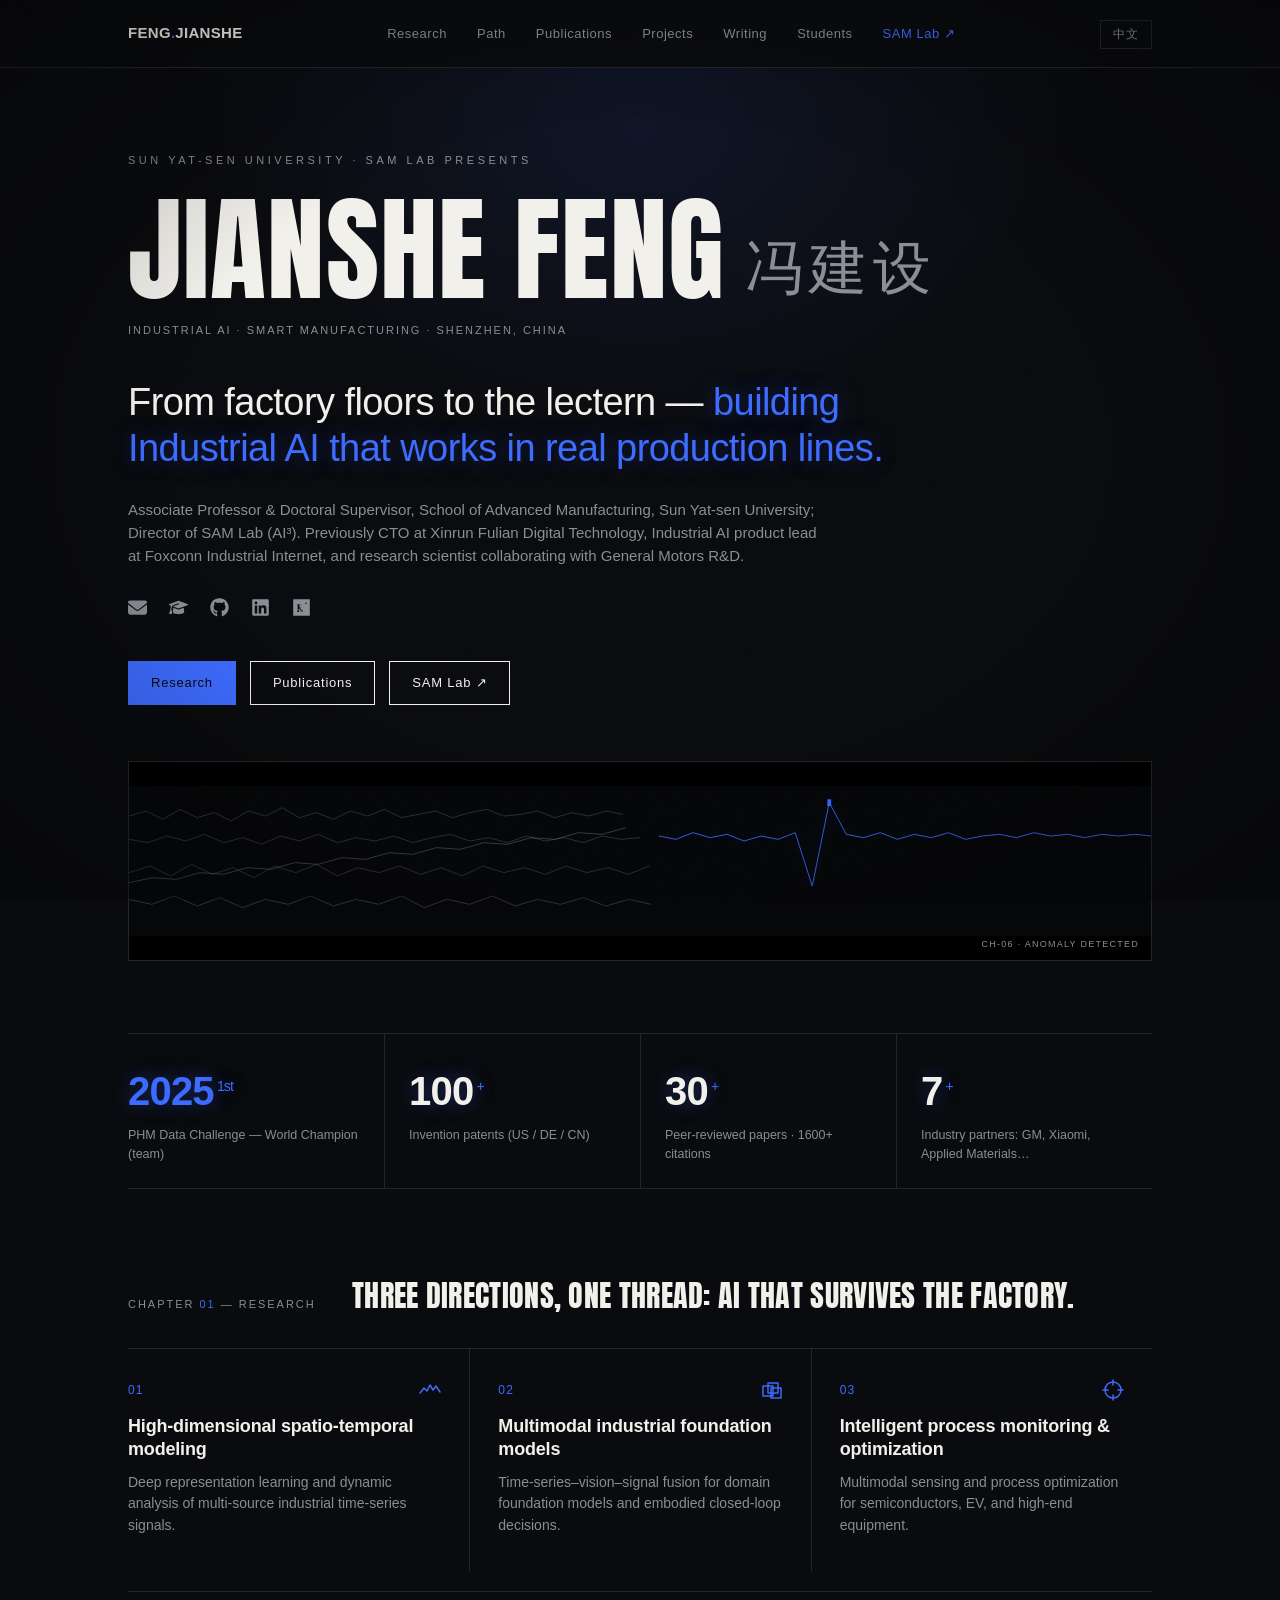
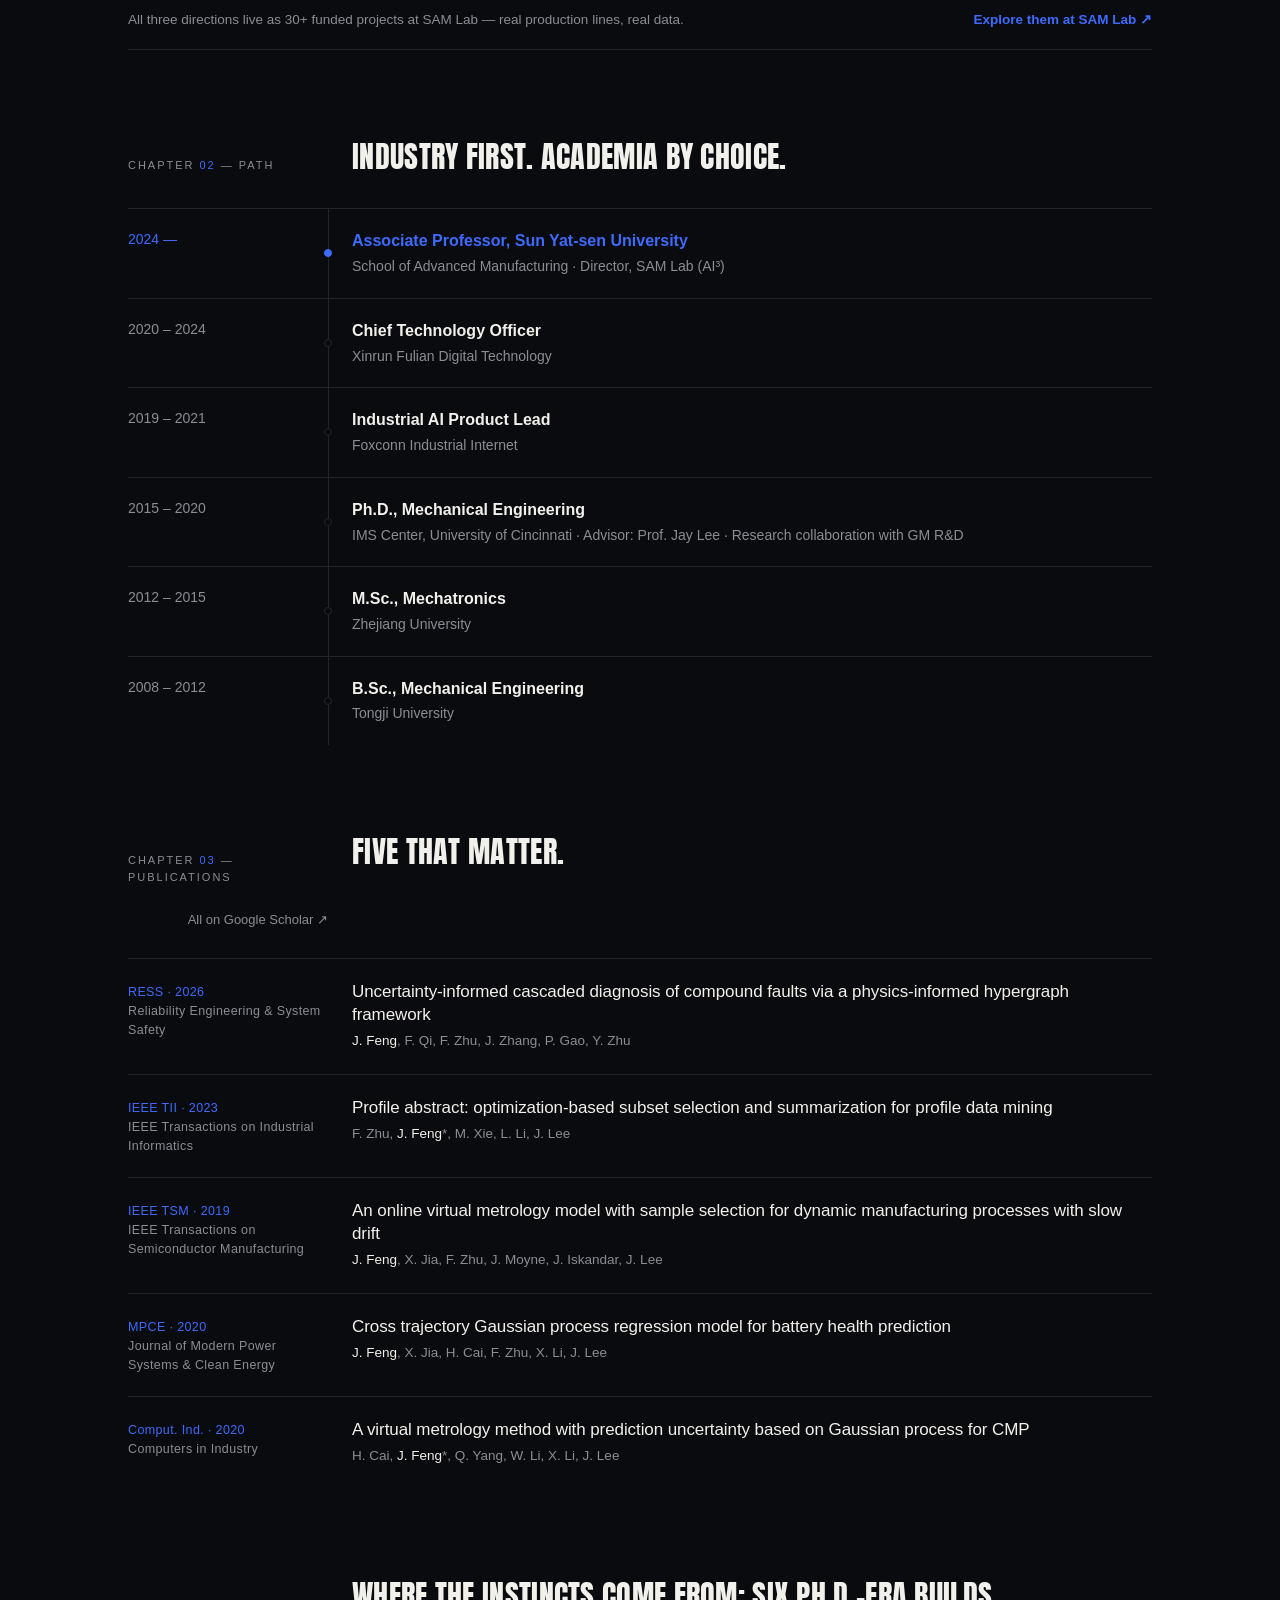
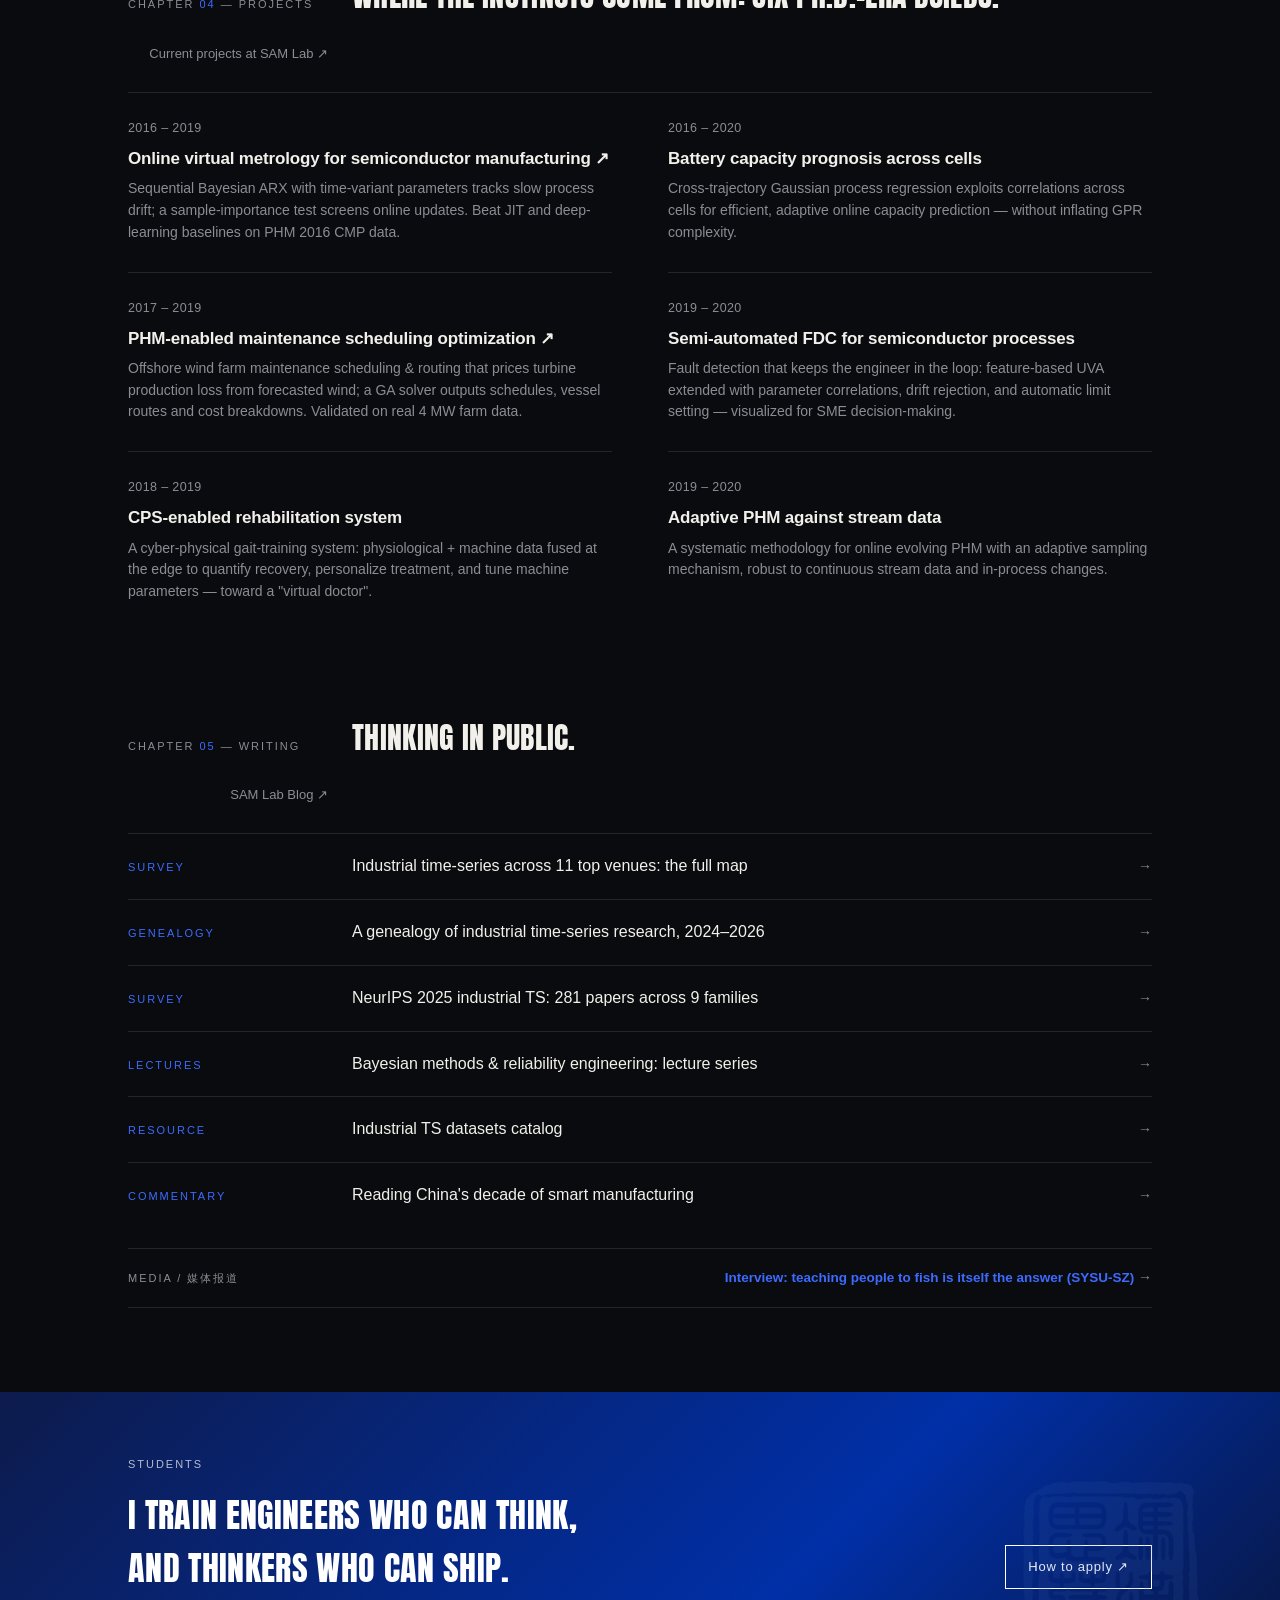
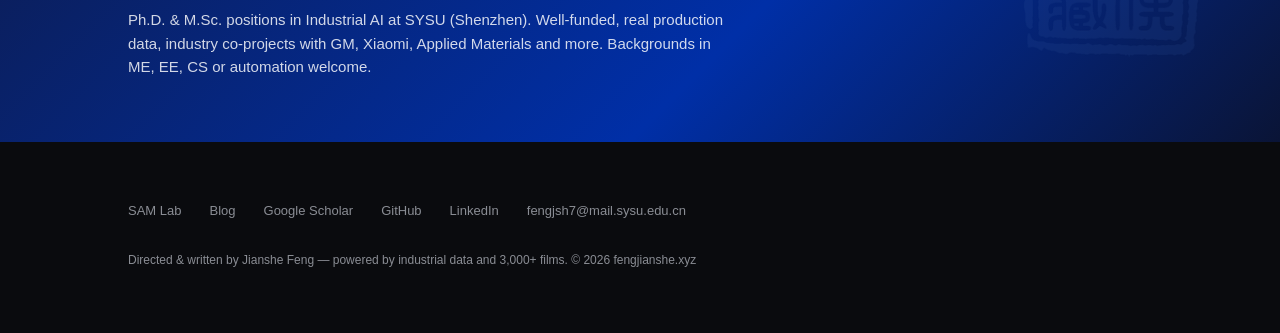
==== commit 7143497b: "deploy: JiansheFengRe/fengjianshe.xyz@253fd72d6d8a8b462a5abaf27dd3e5ab3d1ac1ff" ====
--- a/index.html
+++ b/index.html
@@ -1 +1 @@
-<!DOCTYPE html><html lang="en" data-astro-cid-5hce7sga> <head><meta charset="utf-8"><meta name="viewport" content="width=device-width, initial-scale=1"><title>Jianshe Feng 冯建设 — Industrial AI, Sun Yat-sen University</title><meta name="description" content="Associate Professor at SYSU School of Advanced Manufacturing; Director of SAM Lab (AI³). From factory floors to the lectern — building Industrial AI that works in real production lines."><meta name="author" content="Jianshe Feng"><link rel="alternate" hreflang="en" href="https://fengjianshe.xyz/"><link rel="alternate" hreflang="zh-CN" href="https://fengjianshe.xyz/zh/"><link rel="canonical" href="https://fengjianshe.xyz/"><link rel="icon" href="/icon-32.png" type="image/png" sizes="32x32"><link rel="apple-touch-icon" href="/icon-192.png"><meta property="og:title" content="Jianshe Feng 冯建设 — Industrial AI, Sun Yat-sen University"><meta property="og:description" content="Associate Professor at SYSU School of Advanced Manufacturing; Director of SAM Lab (AI³). From factory floors to the lectern — building Industrial AI that works in real production lines."><meta property="og:type" content="profile"><link rel="stylesheet" href="/_astro/index.C3zvkpYN.css"></head> <body data-astro-cid-5hce7sga> <div class="wrap" data-astro-cid-5hce7sga> <nav data-astro-cid-5hce7sga> <a class="logo" href="/" data-astro-cid-5hce7sga>FENG<span data-astro-cid-5hce7sga>.</span>JIANSHE</a> <ul data-astro-cid-5hce7sga> <li data-astro-cid-5hce7sga><a href="#research" data-astro-cid-5hce7sga>Research</a></li> <li data-astro-cid-5hce7sga><a href="#path" data-astro-cid-5hce7sga>Path</a></li> <li data-astro-cid-5hce7sga><a href="#pubs" data-astro-cid-5hce7sga>Publications</a></li> <li data-astro-cid-5hce7sga><a href="#projects" data-astro-cid-5hce7sga>Projects</a></li> <li data-astro-cid-5hce7sga><a href="#writing" data-astro-cid-5hce7sga>Writing</a></li> <li data-astro-cid-5hce7sga><a href="#students" data-astro-cid-5hce7sga>Students</a></li> <li data-astro-cid-5hce7sga><a class="lab" href="https://ai.sysu-sam.com/" data-astro-cid-5hce7sga>SAM Lab ↗</a></li> </ul> <a class="lang-btn" href="/zh/" data-astro-cid-5hce7sga>中文</a> </nav> </div>  <div class="wrap" data-astro-cid-xhaoqxbd> <header class="hero" data-astro-cid-xhaoqxbd> <div class="kicker label" data-astro-cid-xhaoqxbd>Industrial AI · Smart Manufacturing · Shenzhen, China</div> <h1 data-astro-cid-xhaoqxbd> Jianshe Feng<span class="cn" data-astro-cid-xhaoqxbd>冯建设</span> </h1> <p class="thesis" data-astro-cid-xhaoqxbd>From factory floors to the lectern — <em data-astro-cid-xhaoqxbd>building Industrial AI that works in real production lines.</em></p> <p class="sub" data-astro-cid-xhaoqxbd>Associate Professor &amp; Doctoral Supervisor, School of Advanced Manufacturing, Sun Yat-sen University; Director of SAM Lab (AI³). Previously CTO at Xinrun Fulian Digital Technology, Industrial AI product lead at Foxconn Industrial Internet, and research scientist collaborating with General Motors R&amp;D.</p> <div class="social" data-astro-cid-dv46nlzh> <a href="mailto:fengjsh7@mail.sysu.edu.cn" title="Email" aria-label="Email" data-astro-cid-dv46nlzh> <svg viewBox="0 0 512 512" aria-hidden="true" data-astro-cid-dv46nlzh><path fill="currentColor" d="M48 64C21.5 64 0 85.5 0 112c0 15.1 7.1 29.3 19.2 38.4L236.8 313.6c11.4 8.5 27 8.5 38.4 0L492.8 150.4c12.1-9.1 19.2-23.3 19.2-38.4c0-26.5-21.5-48-48-48L48 64zM0 176L0 384c0 35.3 28.7 64 64 64l384 0c35.3 0 64-28.7 64-64l0-208L294.4 339.2c-22.8 17.1-54 17.1-76.8 0L0 176z" data-astro-cid-dv46nlzh></path></svg>     </a><a href="https://scholar.google.com/citations?hl=en&user=izHfXdgAAAAJ" title="Google Scholar" aria-label="Google Scholar" data-astro-cid-dv46nlzh>  <svg viewBox="0 0 640 512" aria-hidden="true" data-astro-cid-dv46nlzh><path fill="currentColor" d="M320 32c-8.1 0-16.1 1.4-23.7 4.1L15.8 137.4C6.3 140.9 0 149.9 0 160s6.3 19.1 15.8 22.6l57.9 20.9C57.3 229.3 48 259.8 48 291.9l0 28.1c0 28.4-10.8 57.7-22.3 80.8c-6.5 13-13.9 25.8-22.5 37.6C0 442.7-.9 448.3 .9 453.4s6 8.9 11.2 10.2l64 16c4.2 1.1 8.7 .3 12.4-2s6.3-6.1 7.1-10.4c8.6-42.8 4.3-81.2-2.1-108.7C90.3 344.3 86 329.8 80 316.5l0-24.6c0-30.2 10.2-58.7 27.9-81.5c12.9-15.5 29.6-28 49.2-35.7l157-61.7c8.2-3.2 17.5 .8 20.7 9s-.8 17.5-9 20.7l-157 61.7c-12.4 4.9-23.3 12.4-32.2 21.6l159.6 57.6c7.6 2.7 15.6 4.1 23.7 4.1s16.1-1.4 23.7-4.1L624.2 182.6c9.5-3.4 15.8-12.5 15.8-22.6s-6.3-19.1-15.8-22.6L343.7 36.1C336.1 33.4 328.1 32 320 32zM128 408c0 35.3 86 72 192 72s192-36.7 192-72L496.7 262.6 354.5 314c-11.1 4-22.8 6-34.5 6s-23.5-2-34.5-6L143.3 262.6 128 408z" data-astro-cid-dv46nlzh></path></svg>    </a><a href="https://github.com/fengjianshe" title="GitHub" aria-label="GitHub" data-astro-cid-dv46nlzh>   <svg viewBox="0 0 496 512" aria-hidden="true" data-astro-cid-dv46nlzh><path fill="currentColor" d="M165.9 397.4c0 2-2.3 3.6-5.2 3.6-3.3 .3-5.6-1.3-5.6-3.6 0-2 2.3-3.6 5.2-3.6 3-.3 5.6 1.3 5.6 3.6zm-31.1-4.5c-.7 2 1.3 4.3 4.3 4.9 2.6 1 5.6 0 6.2-2s-1.3-4.3-4.3-5.2c-2.6-.7-5.5 .3-6.2 2.3zm44.2-1.7c-2.9 .7-4.9 2.6-4.6 4.9 .3 2 2.9 3.3 5.9 2.6 2.9-.7 4.9-2.6 4.6-4.6-.3-1.9-3-3.2-5.9-2.9zM244.8 8C106.1 8 0 113.3 0 252c0 110.9 69.8 205.8 169.5 239.2 12.8 2.3 17.3-5.6 17.3-12.1 0-6.2-.3-40.4-.3-61.4 0 0-70 15-84.7-29.8 0 0-11.4-29.1-27.8-36.6 0 0-22.9-15.7 1.6-15.4 0 0 24.9 2 38.6 25.8 21.9 38.6 58.6 27.5 72.9 20.9 2.3-16 8.8-27.1 16-33.7-55.9-6.2-112.3-14.3-112.3-110.5 0-27.5 7.6-41.3 23.6-58.9-2.6-6.5-11.1-33.3 2.6-67.9 20.9-6.5 69 27 69 27 20-5.6 41.5-8.5 62.8-8.5s42.8 2.9 62.8 8.5c0 0 48.1-33.6 69-27 13.7 34.7 5.2 61.4 2.6 67.9 16 17.7 25.8 31.5 25.8 58.9 0 96.5-58.9 104.2-114.8 110.5 9.2 7.9 17 22.9 17 46.4 0 33.7-.3 75.4-.3 83.6 0 6.5 4.6 14.4 17.3 12.1C428.2 457.8 496 362.9 496 252 496 113.3 383.5 8 244.8 8z" data-astro-cid-dv46nlzh></path></svg>   </a><a href="https://www.linkedin.com/in/jianshe-feng-096644a1/" title="LinkedIn" aria-label="LinkedIn" data-astro-cid-dv46nlzh>    <svg viewBox="0 0 448 512" aria-hidden="true" data-astro-cid-dv46nlzh><path fill="currentColor" d="M416 32H31.9C14.3 32 0 46.5 0 64.3v383.4C0 465.5 14.3 480 31.9 480H416c17.6 0 32-14.5 32-32.3V64.3c0-17.8-14.4-32.3-32-32.3zM135.4 416H69V202.2h66.5V416zm-33.2-243c-21.3 0-38.5-17.3-38.5-38.5S80.9 96 102.2 96c21.2 0 38.5 17.3 38.5 38.5 0 21.3-17.2 38.5-38.5 38.5zm282.1 243h-66.4V312c0-24.8-.5-56.7-34.5-56.7-34.6 0-39.9 27-39.9 54.9V416h-66.4V202.2h63.7v29.2h.9c8.9-16.8 30.6-34.5 62.9-34.5 67.2 0 79.7 44.3 79.7 101.9V416z" data-astro-cid-dv46nlzh></path></svg>  </a><a href="https://www.researchgate.net/profile/Jianshe_Feng" title="ResearchGate" aria-label="ResearchGate" data-astro-cid-dv46nlzh>     <svg viewBox="0 0 448 512" aria-hidden="true" data-astro-cid-dv46nlzh><path fill="currentColor" d="M0 32v448h448V32H0zm262.2 334.4c-6.6 3-33.2 6-50-14.2-9.2-10.6-25.3-33.3-42.2-63.6-8.9 0-14.7 0-21.4-.6v46.4c0 23.5 2.8 27.1 23.1 29.6v11.9h-70.9v-11.9c17.5-2.5 21.1-5.5 21.1-29.6V213.9c0-24.2-2.8-25.7-21.1-28.2v-12.2h67.5c39.7 0 58.6 15.8 58.6 47.8 0 26.3-16.9 42.9-39.7 48.9 5.8 10.6 19.7 32.8 29.6 46.4 11.9 16.1 18.9 19.7 26.7 22.5l18.7-1.9zM227.6 224.2c0-25.6-16.4-36.4-41.9-36.4-3.9 0-8.3 .3-11.1 .8-3.1 .6-4.4 2.8-4.4 8.9v60.5c4.7 .6 8.9 .8 13.9 .8 28.3 0 43.5-12.5 43.5-34.6zm140.8-82.7c0 12.2-9.4 21.7-21.7 21.7s-21.7-9.4-21.7-21.7 9.4-21.7 21.7-21.7 21.7 9.5 21.7 21.7z" data-astro-cid-dv46nlzh></path></svg> </a> </div>  <div class="cta-row" data-astro-cid-xhaoqxbd> <a class="cta primary" href="#research" data-astro-cid-xhaoqxbd>Research</a> <a class="cta" href="#pubs" data-astro-cid-xhaoqxbd>Publications</a> <a class="cta" href="https://ai.sysu-sam.com/" data-astro-cid-xhaoqxbd>SAM Lab ↗</a> </div> <svg class="signal" viewBox="0 0 1080 90" preserveAspectRatio="none" aria-hidden="true" data-astro-cid-xhaoqxbd> <polyline class="ch" points="0,18 18,15 36,20 54,14 72,19 90,16 108,21 126,15 144,18 162,13 180,19 198,16 216,20 234,15 252,18 270,14 288,19 306,17 324,15 342,19 360,16 378,14 396,18 414,17 432,15 450,19 468,16 486,18 504,15 522,17" data-astro-cid-xhaoqxbd></polyline> <polyline class="ch" points="0,32 20,34 40,30 60,33 80,29 100,34 120,31 140,35 160,30 180,33 200,29 220,34 240,31 260,33 280,30 300,34 320,31 340,29 360,33 380,31 400,34 420,30 440,33 460,31 480,34 500,30 520,32 540,31" data-astro-cid-xhaoqxbd></polyline> <polyline class="ch" points="0,52 22,48 44,54 66,47 88,53 110,49 132,55 154,48 176,52 198,47 220,54 242,49 264,52 286,48 308,53 330,49 352,54 374,48 396,52 418,49 440,53 462,48 484,52 506,49 528,53 550,48" data-astro-cid-xhaoqxbd></polyline> <polyline class="ch" points="0,68 24,71 48,66 72,72 96,67 120,73 144,68 168,71 192,66 216,72 240,68 264,71 288,66 312,73 336,68 360,71 384,66 408,72 432,68 456,71 480,67 504,72 528,68 552,71" data-astro-cid-xhaoqxbd></polyline> <polyline class="ch trend" points="0,58 25,55 50,56 75,52 100,53 125,49 150,50 175,46 200,47 225,43 250,44 275,40 300,41 325,37 350,38 375,34 400,35 425,31 450,32 475,28 500,29 525,25" data-astro-cid-xhaoqxbd></polyline> <polyline class="ch ikb-ch" points="560,30 578,32 596,28 614,31 632,29 650,33 668,30 686,32 704,28 722,60 740,10 758,29 776,31 794,28 812,32 830,29 848,31 866,28 884,32 902,30 920,29 938,31 956,28 974,30 992,29 1010,31 1028,29 1046,30 1064,29 1080,30" data-astro-cid-xhaoqxbd></polyline> <rect class="spike" x="738" y="8" width="4" height="4" data-astro-cid-xhaoqxbd></rect> </svg> </header> <div class="proof" data-astro-cid-xhaoqxbd> <div data-astro-cid-xhaoqxbd> <div class="num" data-astro-cid-xhaoqxbd>2025<sup data-astro-cid-xhaoqxbd>&nbsp;1st</sup></div> <div class="cap" data-astro-cid-xhaoqxbd>PHM Data Challenge — World Champion (team)</div> </div><div data-astro-cid-xhaoqxbd> <div class="num" data-astro-cid-xhaoqxbd>100<sup data-astro-cid-xhaoqxbd>&nbsp;+</sup></div> <div class="cap" data-astro-cid-xhaoqxbd>Invention patents (US / DE / CN)</div> </div><div data-astro-cid-xhaoqxbd> <div class="num" data-astro-cid-xhaoqxbd>30<sup data-astro-cid-xhaoqxbd>&nbsp;+</sup></div> <div class="cap" data-astro-cid-xhaoqxbd>Peer-reviewed papers · 1600+ citations</div> </div><div data-astro-cid-xhaoqxbd> <div class="num" data-astro-cid-xhaoqxbd>7<sup data-astro-cid-xhaoqxbd>&nbsp;+</sup></div> <div class="cap" data-astro-cid-xhaoqxbd>Industry partners: GM, Xiaomi, Applied Materials…</div> </div> </div> <section id="research" data-astro-cid-xhaoqxbd> <div class="sec-head" data-astro-cid-xhaoqxbd> <div class="label" data-astro-cid-xhaoqxbd>Research</div> <h2 data-astro-cid-xhaoqxbd>Three directions, one thread: AI that survives the factory.</h2> </div> <hr class="rule" data-astro-cid-xhaoqxbd> <div class="research" data-astro-cid-xhaoqxbd> <article data-astro-cid-xhaoqxbd> <div class="idx-row" data-astro-cid-xhaoqxbd> <div class="idx" data-astro-cid-xhaoqxbd>01</div> <svg class="ricon" viewBox="0 0 22 22" aria-hidden="true" data-astro-cid-xhaoqxbd> <polyline points="1,14 5,9 8,12 11,6 14,11 17,7 21,13" data-astro-cid-xhaoqxbd></polyline> </svg>   </div> <h3 data-astro-cid-xhaoqxbd>High-dimensional spatio-temporal modeling</h3> <p data-astro-cid-xhaoqxbd>Deep representation learning and dynamic analysis of multi-source industrial time-series signals.</p> </article><article data-astro-cid-xhaoqxbd> <div class="idx-row" data-astro-cid-xhaoqxbd> <div class="idx" data-astro-cid-xhaoqxbd>02</div>  <svg class="ricon" viewBox="0 0 22 22" aria-hidden="true" data-astro-cid-xhaoqxbd> <rect x="2" y="7" width="10" height="10" data-astro-cid-xhaoqxbd></rect> <rect x="7" y="4" width="10" height="10" data-astro-cid-xhaoqxbd></rect> <rect x="10" y="9" width="10" height="10" data-astro-cid-xhaoqxbd></rect> </svg>  </div> <h3 data-astro-cid-xhaoqxbd>Multimodal industrial foundation models</h3> <p data-astro-cid-xhaoqxbd>Time-series–vision–signal fusion for domain foundation models and embodied closed-loop decisions.</p> </article><article data-astro-cid-xhaoqxbd> <div class="idx-row" data-astro-cid-xhaoqxbd> <div class="idx" data-astro-cid-xhaoqxbd>03</div>   <svg class="ricon" viewBox="0 0 22 22" aria-hidden="true" data-astro-cid-xhaoqxbd> <circle cx="11" cy="11" r="8" data-astro-cid-xhaoqxbd></circle> <line x1="11" y1="1" x2="11" y2="6" data-astro-cid-xhaoqxbd></line> <line x1="11" y1="16" x2="11" y2="21" data-astro-cid-xhaoqxbd></line> <line x1="1" y1="11" x2="6" y2="11" data-astro-cid-xhaoqxbd></line> <line x1="16" y1="11" x2="21" y2="11" data-astro-cid-xhaoqxbd></line> </svg> </div> <h3 data-astro-cid-xhaoqxbd>Intelligent process monitoring &amp; optimization</h3> <p data-astro-cid-xhaoqxbd>Multimodal sensing and process optimization for semiconductors, EV, and high-end equipment.</p> </article> </div> <div class="lab-note" data-astro-cid-xhaoqxbd> <p data-astro-cid-xhaoqxbd>All three directions live as 30+ funded projects at SAM Lab — real production lines, real data.</p> <a href="https://ai.sysu-sam.com/research/" data-astro-cid-xhaoqxbd>Explore them at SAM Lab ↗</a> </div> </section> <section id="path" data-astro-cid-xhaoqxbd> <div class="sec-head" data-astro-cid-xhaoqxbd> <div class="label" data-astro-cid-xhaoqxbd>Path</div> <h2 data-astro-cid-xhaoqxbd>Industry first. Academia by choice.</h2> </div> <hr class="rule" data-astro-cid-xhaoqxbd> <ul class="timeline" data-astro-cid-xhaoqxbd> <li class="now" data-astro-cid-xhaoqxbd> <div class="yr" data-astro-cid-xhaoqxbd>2024 —</div> <div class="what" data-astro-cid-xhaoqxbd> <b data-astro-cid-xhaoqxbd>Associate Professor, Sun Yat-sen University</b> <span class="org" data-astro-cid-xhaoqxbd>School of Advanced Manufacturing · Director, SAM Lab (AI³)</span> </div> </li><li data-astro-cid-xhaoqxbd> <div class="yr" data-astro-cid-xhaoqxbd>2020 – 2024</div> <div class="what" data-astro-cid-xhaoqxbd> <b data-astro-cid-xhaoqxbd>Chief Technology Officer</b> <span class="org" data-astro-cid-xhaoqxbd>Xinrun Fulian Digital Technology</span> </div> </li><li data-astro-cid-xhaoqxbd> <div class="yr" data-astro-cid-xhaoqxbd>2019 – 2021</div> <div class="what" data-astro-cid-xhaoqxbd> <b data-astro-cid-xhaoqxbd>Industrial AI Product Lead</b> <span class="org" data-astro-cid-xhaoqxbd>Foxconn Industrial Internet</span> </div> </li><li data-astro-cid-xhaoqxbd> <div class="yr" data-astro-cid-xhaoqxbd>2015 – 2020</div> <div class="what" data-astro-cid-xhaoqxbd> <b data-astro-cid-xhaoqxbd>Ph.D., Mechanical Engineering</b> <span class="org" data-astro-cid-xhaoqxbd>IMS Center, University of Cincinnati · Advisor: Prof. Jay Lee · Research collaboration with GM R&amp;D</span> </div> </li><li data-astro-cid-xhaoqxbd> <div class="yr" data-astro-cid-xhaoqxbd>2012 – 2015</div> <div class="what" data-astro-cid-xhaoqxbd> <b data-astro-cid-xhaoqxbd>M.Sc., Mechatronics</b> <span class="org" data-astro-cid-xhaoqxbd>Zhejiang University</span> </div> </li><li data-astro-cid-xhaoqxbd> <div class="yr" data-astro-cid-xhaoqxbd>2008 – 2012</div> <div class="what" data-astro-cid-xhaoqxbd> <b data-astro-cid-xhaoqxbd>B.Sc., Mechanical Engineering</b> <span class="org" data-astro-cid-xhaoqxbd>Tongji University</span> </div> </li> </ul> </section> <section id="pubs" data-astro-cid-xhaoqxbd> <div class="sec-head" data-astro-cid-xhaoqxbd> <div class="label" data-astro-cid-xhaoqxbd>Selected Publications</div> <h2 data-astro-cid-xhaoqxbd>Five that matter.</h2> <a class="more" href="https://scholar.google.com/citations?hl=en&user=izHfXdgAAAAJ" data-astro-cid-xhaoqxbd>All on Google Scholar ↗</a> </div> <hr class="rule" data-astro-cid-xhaoqxbd> <ul class="pubs" data-astro-cid-xhaoqxbd> <li data-astro-cid-xhaoqxbd> <div class="venue" data-astro-cid-xhaoqxbd><b data-astro-cid-xhaoqxbd>RESS · 2026</b>Reliability Engineering &amp; System Safety</div> <div data-astro-cid-xhaoqxbd> <h3 data-astro-cid-xhaoqxbd>Uncertainty-informed cascaded diagnosis of compound faults via a physics-informed hypergraph framework</h3> <div class="auth" data-astro-cid-xhaoqxbd><u>J. Feng</u>, F. Qi, F. Zhu, J. Zhang, P. Gao, Y. Zhu</div> </div> </li><li data-astro-cid-xhaoqxbd> <div class="venue" data-astro-cid-xhaoqxbd><b data-astro-cid-xhaoqxbd>IEEE TII · 2023</b>IEEE Transactions on Industrial Informatics</div> <div data-astro-cid-xhaoqxbd> <h3 data-astro-cid-xhaoqxbd>Profile abstract: optimization-based subset selection and summarization for profile data mining</h3> <div class="auth" data-astro-cid-xhaoqxbd>F. Zhu, <u>J. Feng</u>*, M. Xie, L. Li, J. Lee</div> </div> </li><li data-astro-cid-xhaoqxbd> <div class="venue" data-astro-cid-xhaoqxbd><b data-astro-cid-xhaoqxbd>IEEE TSM · 2019</b>IEEE Transactions on Semiconductor Manufacturing</div> <div data-astro-cid-xhaoqxbd> <h3 data-astro-cid-xhaoqxbd>An online virtual metrology model with sample selection for dynamic manufacturing processes with slow drift</h3> <div class="auth" data-astro-cid-xhaoqxbd><u>J. Feng</u>, X. Jia, F. Zhu, J. Moyne, J. Iskandar, J. Lee</div> </div> </li><li data-astro-cid-xhaoqxbd> <div class="venue" data-astro-cid-xhaoqxbd><b data-astro-cid-xhaoqxbd>MPCE · 2020</b>Journal of Modern Power Systems &amp; Clean Energy</div> <div data-astro-cid-xhaoqxbd> <h3 data-astro-cid-xhaoqxbd>Cross trajectory Gaussian process regression model for battery health prediction</h3> <div class="auth" data-astro-cid-xhaoqxbd><u>J. Feng</u>, X. Jia, H. Cai, F. Zhu, X. Li, J. Lee</div> </div> </li><li data-astro-cid-xhaoqxbd> <div class="venue" data-astro-cid-xhaoqxbd><b data-astro-cid-xhaoqxbd>Comput. Ind. · 2020</b>Computers in Industry</div> <div data-astro-cid-xhaoqxbd> <h3 data-astro-cid-xhaoqxbd>A virtual metrology method with prediction uncertainty based on Gaussian process for CMP</h3> <div class="auth" data-astro-cid-xhaoqxbd>H. Cai, <u>J. Feng</u>*, Q. Yang, W. Li, X. Li, J. Lee</div> </div> </li> </ul> </section> <section id="projects" data-astro-cid-xhaoqxbd> <div class="sec-head" data-astro-cid-xhaoqxbd> <div class="label" data-astro-cid-xhaoqxbd>Earlier Projects</div> <h2 data-astro-cid-xhaoqxbd>Where the instincts come from: six Ph.D.-era builds.</h2> <a class="more" href="https://ai.sysu-sam.com/research/" data-astro-cid-xhaoqxbd>Current projects at SAM Lab ↗</a> </div> <hr class="rule" data-astro-cid-xhaoqxbd> <div class="projects" data-astro-cid-xhaoqxbd> <article data-astro-cid-xhaoqxbd> <div class="yr" data-astro-cid-xhaoqxbd>2016 – 2019</div> <h3 data-astro-cid-xhaoqxbd><a href="https://ieeexplore.ieee.org/document/8845673" data-astro-cid-xhaoqxbd>Online virtual metrology for semiconductor manufacturing ↗</a></h3> <p data-astro-cid-xhaoqxbd>Sequential Bayesian ARX with time-variant parameters tracks slow process drift; a sample-importance test screens online updates. Beat JIT and deep-learning baselines on PHM 2016 CMP data.</p> </article><article data-astro-cid-xhaoqxbd> <div class="yr" data-astro-cid-xhaoqxbd>2016 – 2020</div> <h3 data-astro-cid-xhaoqxbd>Battery capacity prognosis across cells</h3> <p data-astro-cid-xhaoqxbd>Cross-trajectory Gaussian process regression exploits correlations across cells for efficient, adaptive online capacity prediction — without inflating GPR complexity.</p> </article><article data-astro-cid-xhaoqxbd> <div class="yr" data-astro-cid-xhaoqxbd>2017 – 2019</div> <h3 data-astro-cid-xhaoqxbd><a href="https://www.researchgate.net/publication/336663228" data-astro-cid-xhaoqxbd>PHM-enabled maintenance scheduling optimization ↗</a></h3> <p data-astro-cid-xhaoqxbd>Offshore wind farm maintenance scheduling &amp; routing that prices turbine production loss from forecasted wind; a GA solver outputs schedules, vessel routes and cost breakdowns. Validated on real 4 MW farm data.</p> </article><article data-astro-cid-xhaoqxbd> <div class="yr" data-astro-cid-xhaoqxbd>2019 – 2020</div> <h3 data-astro-cid-xhaoqxbd>Semi-automated FDC for semiconductor processes</h3> <p data-astro-cid-xhaoqxbd>Fault detection that keeps the engineer in the loop: feature-based UVA extended with parameter correlations, drift rejection, and automatic limit setting — visualized for SME decision-making.</p> </article><article data-astro-cid-xhaoqxbd> <div class="yr" data-astro-cid-xhaoqxbd>2018 – 2019</div> <h3 data-astro-cid-xhaoqxbd>CPS-enabled rehabilitation system</h3> <p data-astro-cid-xhaoqxbd>A cyber-physical gait-training system: physiological + machine data fused at the edge to quantify recovery, personalize treatment, and tune machine parameters — toward a &quot;virtual doctor&quot;.</p> </article><article data-astro-cid-xhaoqxbd> <div class="yr" data-astro-cid-xhaoqxbd>2019 – 2020</div> <h3 data-astro-cid-xhaoqxbd>Adaptive PHM against stream data</h3> <p data-astro-cid-xhaoqxbd>A systematic methodology for online evolving PHM with an adaptive sampling mechanism, robust to continuous stream data and in-process changes.</p> </article> </div> </section> <section id="writing" data-astro-cid-xhaoqxbd> <div class="sec-head" data-astro-cid-xhaoqxbd> <div class="label" data-astro-cid-xhaoqxbd>Writing &amp; Talks</div> <h2 data-astro-cid-xhaoqxbd>Thinking in public.</h2> <a class="more" href="https://blog.sysu-sam.com/" data-astro-cid-xhaoqxbd>SAM Lab Blog ↗</a> </div> <hr class="rule" data-astro-cid-xhaoqxbd> <ul class="writing" data-astro-cid-xhaoqxbd> <li data-astro-cid-xhaoqxbd> <a href="https://blog.sysu-sam.com/@fengjianshe/multi-venue-industrial-ts-overview" data-astro-cid-xhaoqxbd> <span class="kind label" data-astro-cid-xhaoqxbd>Survey</span> <span class="t" data-astro-cid-xhaoqxbd>Industrial time-series across 11 top venues: the full map</span> <span class="arrow" data-astro-cid-xhaoqxbd>→</span> </a> </li><li data-astro-cid-xhaoqxbd> <a href="https://blog.sysu-sam.com/@fengjianshe/industrial-ts-genealogy-ebook-2024-2026" data-astro-cid-xhaoqxbd> <span class="kind label" data-astro-cid-xhaoqxbd>Genealogy</span> <span class="t" data-astro-cid-xhaoqxbd>A genealogy of industrial time-series research, 2024–2026</span> <span class="arrow" data-astro-cid-xhaoqxbd>→</span> </a> </li><li data-astro-cid-xhaoqxbd> <a href="https://blog.sysu-sam.com/@fengjianshe/neurips2025-industrial-ts-map" data-astro-cid-xhaoqxbd> <span class="kind label" data-astro-cid-xhaoqxbd>Survey</span> <span class="t" data-astro-cid-xhaoqxbd>NeurIPS 2025 industrial TS: 281 papers across 9 families</span> <span class="arrow" data-astro-cid-xhaoqxbd>→</span> </a> </li><li data-astro-cid-xhaoqxbd> <a href="https://blog.sysu-sam.com/@fengjianshe/bayesian-reliability-lectures" data-astro-cid-xhaoqxbd> <span class="kind label" data-astro-cid-xhaoqxbd>Lectures</span> <span class="t" data-astro-cid-xhaoqxbd>Bayesian methods &amp; reliability engineering: lecture series</span> <span class="arrow" data-astro-cid-xhaoqxbd>→</span> </a> </li><li data-astro-cid-xhaoqxbd> <a href="https://blog.sysu-sam.com/@fengjianshe/industrial-ts-datasets-catalog" data-astro-cid-xhaoqxbd> <span class="kind label" data-astro-cid-xhaoqxbd>Resource</span> <span class="t" data-astro-cid-xhaoqxbd>Industrial TS datasets catalog</span> <span class="arrow" data-astro-cid-xhaoqxbd>→</span> </a> </li><li data-astro-cid-xhaoqxbd> <a href="https://blog.sysu-sam.com/@fengjianshe/smart-manufacturing-china-decade-review-interpretation" data-astro-cid-xhaoqxbd> <span class="kind label" data-astro-cid-xhaoqxbd>Commentary</span> <span class="t" data-astro-cid-xhaoqxbd>Reading China&#39;s decade of smart manufacturing</span> <span class="arrow" data-astro-cid-xhaoqxbd>→</span> </a> </li> </ul> <div class="media-bar" data-astro-cid-xhaoqxbd> <span class="label" data-astro-cid-xhaoqxbd>Media / 媒体报道</span> <div class="media-links" data-astro-cid-xhaoqxbd> <a href="https://ai.sysu-sam.com/news/feng-jianshe-sysu-shenzhen-interview-2025/" data-astro-cid-xhaoqxbd>Interview: teaching people to fish is itself the answer (SYSU-SZ) <span class="arrow" data-astro-cid-xhaoqxbd>→</span></a> </div> </div> </section> </div> <div class="students-band" id="students" data-astro-cid-xhaoqxbd> <div class="wrap inner" data-astro-cid-xhaoqxbd> <div data-astro-cid-xhaoqxbd> <div class="label band-label" data-astro-cid-xhaoqxbd>Students</div> <h2 data-astro-cid-xhaoqxbd>I train engineers who can think, and thinkers who can ship.</h2> <p data-astro-cid-xhaoqxbd>Ph.D. &amp; M.Sc. positions in Industrial AI at SYSU (Shenzhen). Well-funded, real production data, industry co-projects with GM, Xiaomi, Applied Materials and more. Backgrounds in ME, EE, CS or automation welcome.</p> </div> <a class="cta band-cta" href="https://ai.sysu-sam.com/join/" data-astro-cid-xhaoqxbd>How to apply ↗</a> <div class="band-stamp" aria-hidden="true" data-astro-cid-xhaoqxbd></div> </div> </div>   <div class="wrap" data-astro-cid-5hce7sga> <footer data-astro-cid-5hce7sga> <div class="cols" data-astro-cid-5hce7sga> <ul data-astro-cid-5hce7sga> <li data-astro-cid-5hce7sga><a href="https://ai.sysu-sam.com/" data-astro-cid-5hce7sga>SAM Lab</a></li> <li data-astro-cid-5hce7sga><a href="https://blog.sysu-sam.com/" data-astro-cid-5hce7sga>Blog</a></li> <li data-astro-cid-5hce7sga><a href="https://scholar.google.com/citations?hl=en&user=izHfXdgAAAAJ" data-astro-cid-5hce7sga>Google Scholar</a></li> <li data-astro-cid-5hce7sga><a href="https://github.com/fengjianshe" data-astro-cid-5hce7sga>GitHub</a></li> <li data-astro-cid-5hce7sga><a href="https://www.linkedin.com/in/jianshe-feng-096644a1/" data-astro-cid-5hce7sga>LinkedIn</a></li> <li data-astro-cid-5hce7sga><a href="mailto:fengjsh7@mail.sysu.edu.cn" data-astro-cid-5hce7sga>fengjsh7@mail.sysu.edu.cn</a></li> </ul> </div> <div class="fine" data-astro-cid-5hce7sga>© 2026 Jianshe Feng · fengjianshe.xyz · Set in Helvetica Neue on an IKB grid.</div> </footer> </div> </body></html>+<!DOCTYPE html><html lang="en" data-astro-cid-5hce7sga> <head><meta charset="utf-8"><meta name="viewport" content="width=device-width, initial-scale=1"><meta name="theme-color" content="#0a0b0e"><link rel="preconnect" href="https://fonts.googleapis.com"><link rel="preconnect" href="https://fonts.gstatic.com" crossorigin><link href="https://fonts.googleapis.com/css2?family=Anton&display=swap" rel="stylesheet"><title>Jianshe Feng 冯建设 — Industrial AI, Sun Yat-sen University</title><meta name="description" content="Associate Professor at SYSU School of Advanced Manufacturing; Director of SAM Lab (AI³). From factory floors to the lectern — building Industrial AI that works in real production lines."><meta name="author" content="Jianshe Feng"><link rel="alternate" hreflang="en" href="https://fengjianshe.xyz/"><link rel="alternate" hreflang="zh-CN" href="https://fengjianshe.xyz/zh/"><link rel="canonical" href="https://fengjianshe.xyz/"><link rel="icon" href="/icon-32.png" type="image/png" sizes="32x32"><link rel="apple-touch-icon" href="/icon-192.png"><meta property="og:title" content="Jianshe Feng 冯建设 — Industrial AI, Sun Yat-sen University"><meta property="og:description" content="Associate Professor at SYSU School of Advanced Manufacturing; Director of SAM Lab (AI³). From factory floors to the lectern — building Industrial AI that works in real production lines."><meta property="og:type" content="profile"><link rel="stylesheet" href="/_astro/index.IGFX12Kk.css"></head> <body data-astro-cid-5hce7sga> <div class="topbar" data-astro-cid-5hce7sga> <div class="wrap" data-astro-cid-5hce7sga> <nav data-astro-cid-5hce7sga> <a class="logo" href="/" data-astro-cid-5hce7sga>FENG<span data-astro-cid-5hce7sga>.</span>JIANSHE</a> <ul data-astro-cid-5hce7sga> <li data-astro-cid-5hce7sga><a href="#research" data-astro-cid-5hce7sga>Research</a></li> <li data-astro-cid-5hce7sga><a href="#path" data-astro-cid-5hce7sga>Path</a></li> <li data-astro-cid-5hce7sga><a href="#pubs" data-astro-cid-5hce7sga>Publications</a></li> <li data-astro-cid-5hce7sga><a href="#projects" data-astro-cid-5hce7sga>Projects</a></li> <li data-astro-cid-5hce7sga><a href="#writing" data-astro-cid-5hce7sga>Writing</a></li> <li data-astro-cid-5hce7sga><a href="#students" data-astro-cid-5hce7sga>Students</a></li> <li data-astro-cid-5hce7sga><a class="lab" href="https://ai.sysu-sam.com/" data-astro-cid-5hce7sga>SAM Lab ↗</a></li> </ul> <a class="lang-btn" href="/zh/" data-astro-cid-5hce7sga>中文</a> </nav> </div> </div>  <div class="wrap" data-astro-cid-xhaoqxbd> <header class="hero" data-astro-cid-xhaoqxbd> <div class="presents" data-astro-cid-xhaoqxbd>SUN YAT-SEN UNIVERSITY · SAM LAB PRESENTS</div> <h1 data-astro-cid-xhaoqxbd> Jianshe Feng<span class="cn" data-astro-cid-xhaoqxbd>冯建设</span> </h1> <div class="kicker label" data-astro-cid-xhaoqxbd>Industrial AI · Smart Manufacturing · Shenzhen, China</div> <p class="thesis" data-astro-cid-xhaoqxbd>From factory floors to the lectern — <em data-astro-cid-xhaoqxbd>building Industrial AI that works in real production lines.</em></p> <p class="sub" data-astro-cid-xhaoqxbd>Associate Professor &amp; Doctoral Supervisor, School of Advanced Manufacturing, Sun Yat-sen University; Director of SAM Lab (AI³). Previously CTO at Xinrun Fulian Digital Technology, Industrial AI product lead at Foxconn Industrial Internet, and research scientist collaborating with General Motors R&amp;D.</p> <div class="social" data-astro-cid-dv46nlzh> <a href="mailto:fengjsh7@mail.sysu.edu.cn" title="Email" aria-label="Email" data-astro-cid-dv46nlzh> <svg viewBox="0 0 512 512" aria-hidden="true" data-astro-cid-dv46nlzh><path fill="currentColor" d="M48 64C21.5 64 0 85.5 0 112c0 15.1 7.1 29.3 19.2 38.4L236.8 313.6c11.4 8.5 27 8.5 38.4 0L492.8 150.4c12.1-9.1 19.2-23.3 19.2-38.4c0-26.5-21.5-48-48-48L48 64zM0 176L0 384c0 35.3 28.7 64 64 64l384 0c35.3 0 64-28.7 64-64l0-208L294.4 339.2c-22.8 17.1-54 17.1-76.8 0L0 176z" data-astro-cid-dv46nlzh></path></svg>     </a><a href="https://scholar.google.com/citations?hl=en&user=izHfXdgAAAAJ" title="Google Scholar" aria-label="Google Scholar" data-astro-cid-dv46nlzh>  <svg viewBox="0 0 640 512" aria-hidden="true" data-astro-cid-dv46nlzh><path fill="currentColor" d="M320 32c-8.1 0-16.1 1.4-23.7 4.1L15.8 137.4C6.3 140.9 0 149.9 0 160s6.3 19.1 15.8 22.6l57.9 20.9C57.3 229.3 48 259.8 48 291.9l0 28.1c0 28.4-10.8 57.7-22.3 80.8c-6.5 13-13.9 25.8-22.5 37.6C0 442.7-.9 448.3 .9 453.4s6 8.9 11.2 10.2l64 16c4.2 1.1 8.7 .3 12.4-2s6.3-6.1 7.1-10.4c8.6-42.8 4.3-81.2-2.1-108.7C90.3 344.3 86 329.8 80 316.5l0-24.6c0-30.2 10.2-58.7 27.9-81.5c12.9-15.5 29.6-28 49.2-35.7l157-61.7c8.2-3.2 17.5 .8 20.7 9s-.8 17.5-9 20.7l-157 61.7c-12.4 4.9-23.3 12.4-32.2 21.6l159.6 57.6c7.6 2.7 15.6 4.1 23.7 4.1s16.1-1.4 23.7-4.1L624.2 182.6c9.5-3.4 15.8-12.5 15.8-22.6s-6.3-19.1-15.8-22.6L343.7 36.1C336.1 33.4 328.1 32 320 32zM128 408c0 35.3 86 72 192 72s192-36.7 192-72L496.7 262.6 354.5 314c-11.1 4-22.8 6-34.5 6s-23.5-2-34.5-6L143.3 262.6 128 408z" data-astro-cid-dv46nlzh></path></svg>    </a><a href="https://github.com/fengjianshe" title="GitHub" aria-label="GitHub" data-astro-cid-dv46nlzh>   <svg viewBox="0 0 496 512" aria-hidden="true" data-astro-cid-dv46nlzh><path fill="currentColor" d="M165.9 397.4c0 2-2.3 3.6-5.2 3.6-3.3 .3-5.6-1.3-5.6-3.6 0-2 2.3-3.6 5.2-3.6 3-.3 5.6 1.3 5.6 3.6zm-31.1-4.5c-.7 2 1.3 4.3 4.3 4.9 2.6 1 5.6 0 6.2-2s-1.3-4.3-4.3-5.2c-2.6-.7-5.5 .3-6.2 2.3zm44.2-1.7c-2.9 .7-4.9 2.6-4.6 4.9 .3 2 2.9 3.3 5.9 2.6 2.9-.7 4.9-2.6 4.6-4.6-.3-1.9-3-3.2-5.9-2.9zM244.8 8C106.1 8 0 113.3 0 252c0 110.9 69.8 205.8 169.5 239.2 12.8 2.3 17.3-5.6 17.3-12.1 0-6.2-.3-40.4-.3-61.4 0 0-70 15-84.7-29.8 0 0-11.4-29.1-27.8-36.6 0 0-22.9-15.7 1.6-15.4 0 0 24.9 2 38.6 25.8 21.9 38.6 58.6 27.5 72.9 20.9 2.3-16 8.8-27.1 16-33.7-55.9-6.2-112.3-14.3-112.3-110.5 0-27.5 7.6-41.3 23.6-58.9-2.6-6.5-11.1-33.3 2.6-67.9 20.9-6.5 69 27 69 27 20-5.6 41.5-8.5 62.8-8.5s42.8 2.9 62.8 8.5c0 0 48.1-33.6 69-27 13.7 34.7 5.2 61.4 2.6 67.9 16 17.7 25.8 31.5 25.8 58.9 0 96.5-58.9 104.2-114.8 110.5 9.2 7.9 17 22.9 17 46.4 0 33.7-.3 75.4-.3 83.6 0 6.5 4.6 14.4 17.3 12.1C428.2 457.8 496 362.9 496 252 496 113.3 383.5 8 244.8 8z" data-astro-cid-dv46nlzh></path></svg>   </a><a href="https://www.linkedin.com/in/jianshe-feng-096644a1/" title="LinkedIn" aria-label="LinkedIn" data-astro-cid-dv46nlzh>    <svg viewBox="0 0 448 512" aria-hidden="true" data-astro-cid-dv46nlzh><path fill="currentColor" d="M416 32H31.9C14.3 32 0 46.5 0 64.3v383.4C0 465.5 14.3 480 31.9 480H416c17.6 0 32-14.5 32-32.3V64.3c0-17.8-14.4-32.3-32-32.3zM135.4 416H69V202.2h66.5V416zm-33.2-243c-21.3 0-38.5-17.3-38.5-38.5S80.9 96 102.2 96c21.2 0 38.5 17.3 38.5 38.5 0 21.3-17.2 38.5-38.5 38.5zm282.1 243h-66.4V312c0-24.8-.5-56.7-34.5-56.7-34.6 0-39.9 27-39.9 54.9V416h-66.4V202.2h63.7v29.2h.9c8.9-16.8 30.6-34.5 62.9-34.5 67.2 0 79.7 44.3 79.7 101.9V416z" data-astro-cid-dv46nlzh></path></svg>  </a><a href="https://www.researchgate.net/profile/Jianshe_Feng" title="ResearchGate" aria-label="ResearchGate" data-astro-cid-dv46nlzh>     <svg viewBox="0 0 448 512" aria-hidden="true" data-astro-cid-dv46nlzh><path fill="currentColor" d="M0 32v448h448V32H0zm262.2 334.4c-6.6 3-33.2 6-50-14.2-9.2-10.6-25.3-33.3-42.2-63.6-8.9 0-14.7 0-21.4-.6v46.4c0 23.5 2.8 27.1 23.1 29.6v11.9h-70.9v-11.9c17.5-2.5 21.1-5.5 21.1-29.6V213.9c0-24.2-2.8-25.7-21.1-28.2v-12.2h67.5c39.7 0 58.6 15.8 58.6 47.8 0 26.3-16.9 42.9-39.7 48.9 5.8 10.6 19.7 32.8 29.6 46.4 11.9 16.1 18.9 19.7 26.7 22.5l18.7-1.9zM227.6 224.2c0-25.6-16.4-36.4-41.9-36.4-3.9 0-8.3 .3-11.1 .8-3.1 .6-4.4 2.8-4.4 8.9v60.5c4.7 .6 8.9 .8 13.9 .8 28.3 0 43.5-12.5 43.5-34.6zm140.8-82.7c0 12.2-9.4 21.7-21.7 21.7s-21.7-9.4-21.7-21.7 9.4-21.7 21.7-21.7 21.7 9.5 21.7 21.7z" data-astro-cid-dv46nlzh></path></svg> </a> </div>  <div class="cta-row" data-astro-cid-xhaoqxbd> <a class="cta primary" href="#research" data-astro-cid-xhaoqxbd>Research</a> <a class="cta" href="#pubs" data-astro-cid-xhaoqxbd>Publications</a> <a class="cta" href="https://ai.sysu-sam.com/" data-astro-cid-xhaoqxbd>SAM Lab ↗</a> </div> <div class="screen" data-astro-cid-xhaoqxbd> <svg class="signal" viewBox="0 0 1080 90" preserveAspectRatio="none" aria-hidden="true" data-astro-cid-xhaoqxbd> <polyline class="ch" points="0,18 18,15 36,20 54,14 72,19 90,16 108,21 126,15 144,18 162,13 180,19 198,16 216,20 234,15 252,18 270,14 288,19 306,17 324,15 342,19 360,16 378,14 396,18 414,17 432,15 450,19 468,16 486,18 504,15 522,17" data-astro-cid-xhaoqxbd></polyline> <polyline class="ch" points="0,32 20,34 40,30 60,33 80,29 100,34 120,31 140,35 160,30 180,33 200,29 220,34 240,31 260,33 280,30 300,34 320,31 340,29 360,33 380,31 400,34 420,30 440,33 460,31 480,34 500,30 520,32 540,31" data-astro-cid-xhaoqxbd></polyline> <polyline class="ch" points="0,52 22,48 44,54 66,47 88,53 110,49 132,55 154,48 176,52 198,47 220,54 242,49 264,52 286,48 308,53 330,49 352,54 374,48 396,52 418,49 440,53 462,48 484,52 506,49 528,53 550,48" data-astro-cid-xhaoqxbd></polyline> <polyline class="ch" points="0,68 24,71 48,66 72,72 96,67 120,73 144,68 168,71 192,66 216,72 240,68 264,71 288,66 312,73 336,68 360,71 384,66 408,72 432,68 456,71 480,67 504,72 528,68 552,71" data-astro-cid-xhaoqxbd></polyline> <polyline class="ch trend" points="0,58 25,55 50,56 75,52 100,53 125,49 150,50 175,46 200,47 225,43 250,44 275,40 300,41 325,37 350,38 375,34 400,35 425,31 450,32 475,28 500,29 525,25" data-astro-cid-xhaoqxbd></polyline> <polyline class="ch ikb-ch" points="560,30 578,32 596,28 614,31 632,29 650,33 668,30 686,32 704,28 722,60 740,10 758,29 776,31 794,28 812,32 830,29 848,31 866,28 884,32 902,30 920,29 938,31 956,28 974,30 992,29 1010,31 1028,29 1046,30 1064,29 1080,30" data-astro-cid-xhaoqxbd></polyline> <rect class="spike" x="738" y="8" width="4" height="4" data-astro-cid-xhaoqxbd></rect> </svg> <div class="screen-tag" data-astro-cid-xhaoqxbd>CH-06 · ANOMALY DETECTED</div> </div> </header> <div class="proof" data-astro-cid-xhaoqxbd> <div data-astro-cid-xhaoqxbd> <div class="num" data-astro-cid-xhaoqxbd>2025<sup data-astro-cid-xhaoqxbd>&nbsp;1st</sup></div> <div class="cap" data-astro-cid-xhaoqxbd>PHM Data Challenge — World Champion (team)</div> </div><div data-astro-cid-xhaoqxbd> <div class="num" data-astro-cid-xhaoqxbd>100<sup data-astro-cid-xhaoqxbd>&nbsp;+</sup></div> <div class="cap" data-astro-cid-xhaoqxbd>Invention patents (US / DE / CN)</div> </div><div data-astro-cid-xhaoqxbd> <div class="num" data-astro-cid-xhaoqxbd>30<sup data-astro-cid-xhaoqxbd>&nbsp;+</sup></div> <div class="cap" data-astro-cid-xhaoqxbd>Peer-reviewed papers · 1600+ citations</div> </div><div data-astro-cid-xhaoqxbd> <div class="num" data-astro-cid-xhaoqxbd>7<sup data-astro-cid-xhaoqxbd>&nbsp;+</sup></div> <div class="cap" data-astro-cid-xhaoqxbd>Industry partners: GM, Xiaomi, Applied Materials…</div> </div> </div> <section id="research" data-astro-cid-xhaoqxbd> <div class="sec-head" data-astro-cid-xhaoqxbd> <div class="label" data-astro-cid-xhaoqxbd>CHAPTER <span class="chno">01</span> — RESEARCH</div> <h2 data-astro-cid-xhaoqxbd>Three directions, one thread: AI that survives the factory.</h2> </div> <hr class="rule" data-astro-cid-xhaoqxbd> <div class="research" data-astro-cid-xhaoqxbd> <article data-astro-cid-xhaoqxbd> <div class="idx-row" data-astro-cid-xhaoqxbd> <div class="idx" data-astro-cid-xhaoqxbd>01</div> <svg class="ricon" viewBox="0 0 22 22" aria-hidden="true" data-astro-cid-xhaoqxbd> <polyline points="1,14 5,9 8,12 11,6 14,11 17,7 21,13" data-astro-cid-xhaoqxbd></polyline> </svg>   </div> <h3 data-astro-cid-xhaoqxbd>High-dimensional spatio-temporal modeling</h3> <p data-astro-cid-xhaoqxbd>Deep representation learning and dynamic analysis of multi-source industrial time-series signals.</p> </article><article data-astro-cid-xhaoqxbd> <div class="idx-row" data-astro-cid-xhaoqxbd> <div class="idx" data-astro-cid-xhaoqxbd>02</div>  <svg class="ricon" viewBox="0 0 22 22" aria-hidden="true" data-astro-cid-xhaoqxbd> <rect x="2" y="7" width="10" height="10" data-astro-cid-xhaoqxbd></rect> <rect x="7" y="4" width="10" height="10" data-astro-cid-xhaoqxbd></rect> <rect x="10" y="9" width="10" height="10" data-astro-cid-xhaoqxbd></rect> </svg>  </div> <h3 data-astro-cid-xhaoqxbd>Multimodal industrial foundation models</h3> <p data-astro-cid-xhaoqxbd>Time-series–vision–signal fusion for domain foundation models and embodied closed-loop decisions.</p> </article><article data-astro-cid-xhaoqxbd> <div class="idx-row" data-astro-cid-xhaoqxbd> <div class="idx" data-astro-cid-xhaoqxbd>03</div>   <svg class="ricon" viewBox="0 0 22 22" aria-hidden="true" data-astro-cid-xhaoqxbd> <circle cx="11" cy="11" r="8" data-astro-cid-xhaoqxbd></circle> <line x1="11" y1="1" x2="11" y2="6" data-astro-cid-xhaoqxbd></line> <line x1="11" y1="16" x2="11" y2="21" data-astro-cid-xhaoqxbd></line> <line x1="1" y1="11" x2="6" y2="11" data-astro-cid-xhaoqxbd></line> <line x1="16" y1="11" x2="21" y2="11" data-astro-cid-xhaoqxbd></line> </svg> </div> <h3 data-astro-cid-xhaoqxbd>Intelligent process monitoring &amp; optimization</h3> <p data-astro-cid-xhaoqxbd>Multimodal sensing and process optimization for semiconductors, EV, and high-end equipment.</p> </article> </div> <div class="lab-note" data-astro-cid-xhaoqxbd> <p data-astro-cid-xhaoqxbd>All three directions live as 30+ funded projects at SAM Lab — real production lines, real data.</p> <a href="https://ai.sysu-sam.com/research/" data-astro-cid-xhaoqxbd>Explore them at SAM Lab ↗</a> </div> </section> <section id="path" data-astro-cid-xhaoqxbd> <div class="sec-head" data-astro-cid-xhaoqxbd> <div class="label" data-astro-cid-xhaoqxbd>CHAPTER <span class="chno">02</span> — PATH</div> <h2 data-astro-cid-xhaoqxbd>Industry first. Academia by choice.</h2> </div> <hr class="rule" data-astro-cid-xhaoqxbd> <ul class="timeline" data-astro-cid-xhaoqxbd> <li class="now" data-astro-cid-xhaoqxbd> <div class="yr" data-astro-cid-xhaoqxbd>2024 —</div> <div class="what" data-astro-cid-xhaoqxbd> <b data-astro-cid-xhaoqxbd>Associate Professor, Sun Yat-sen University</b> <span class="org" data-astro-cid-xhaoqxbd>School of Advanced Manufacturing · Director, SAM Lab (AI³)</span> </div> </li><li data-astro-cid-xhaoqxbd> <div class="yr" data-astro-cid-xhaoqxbd>2020 – 2024</div> <div class="what" data-astro-cid-xhaoqxbd> <b data-astro-cid-xhaoqxbd>Chief Technology Officer</b> <span class="org" data-astro-cid-xhaoqxbd>Xinrun Fulian Digital Technology</span> </div> </li><li data-astro-cid-xhaoqxbd> <div class="yr" data-astro-cid-xhaoqxbd>2019 – 2021</div> <div class="what" data-astro-cid-xhaoqxbd> <b data-astro-cid-xhaoqxbd>Industrial AI Product Lead</b> <span class="org" data-astro-cid-xhaoqxbd>Foxconn Industrial Internet</span> </div> </li><li data-astro-cid-xhaoqxbd> <div class="yr" data-astro-cid-xhaoqxbd>2015 – 2020</div> <div class="what" data-astro-cid-xhaoqxbd> <b data-astro-cid-xhaoqxbd>Ph.D., Mechanical Engineering</b> <span class="org" data-astro-cid-xhaoqxbd>IMS Center, University of Cincinnati · Advisor: Prof. Jay Lee · Research collaboration with GM R&amp;D</span> </div> </li><li data-astro-cid-xhaoqxbd> <div class="yr" data-astro-cid-xhaoqxbd>2012 – 2015</div> <div class="what" data-astro-cid-xhaoqxbd> <b data-astro-cid-xhaoqxbd>M.Sc., Mechatronics</b> <span class="org" data-astro-cid-xhaoqxbd>Zhejiang University</span> </div> </li><li data-astro-cid-xhaoqxbd> <div class="yr" data-astro-cid-xhaoqxbd>2008 – 2012</div> <div class="what" data-astro-cid-xhaoqxbd> <b data-astro-cid-xhaoqxbd>B.Sc., Mechanical Engineering</b> <span class="org" data-astro-cid-xhaoqxbd>Tongji University</span> </div> </li> </ul> </section> <section id="pubs" data-astro-cid-xhaoqxbd> <div class="sec-head" data-astro-cid-xhaoqxbd> <div class="label" data-astro-cid-xhaoqxbd>CHAPTER <span class="chno">03</span> — PUBLICATIONS</div> <h2 data-astro-cid-xhaoqxbd>Five that matter.</h2> <a class="more" href="https://scholar.google.com/citations?hl=en&user=izHfXdgAAAAJ" data-astro-cid-xhaoqxbd>All on Google Scholar ↗</a> </div> <hr class="rule" data-astro-cid-xhaoqxbd> <ul class="pubs" data-astro-cid-xhaoqxbd> <li data-astro-cid-xhaoqxbd> <div class="venue" data-astro-cid-xhaoqxbd><b data-astro-cid-xhaoqxbd>RESS · 2026</b>Reliability Engineering &amp; System Safety</div> <div data-astro-cid-xhaoqxbd> <h3 data-astro-cid-xhaoqxbd>Uncertainty-informed cascaded diagnosis of compound faults via a physics-informed hypergraph framework</h3> <div class="auth" data-astro-cid-xhaoqxbd><u>J. Feng</u>, F. Qi, F. Zhu, J. Zhang, P. Gao, Y. Zhu</div> </div> </li><li data-astro-cid-xhaoqxbd> <div class="venue" data-astro-cid-xhaoqxbd><b data-astro-cid-xhaoqxbd>IEEE TII · 2023</b>IEEE Transactions on Industrial Informatics</div> <div data-astro-cid-xhaoqxbd> <h3 data-astro-cid-xhaoqxbd>Profile abstract: optimization-based subset selection and summarization for profile data mining</h3> <div class="auth" data-astro-cid-xhaoqxbd>F. Zhu, <u>J. Feng</u>*, M. Xie, L. Li, J. Lee</div> </div> </li><li data-astro-cid-xhaoqxbd> <div class="venue" data-astro-cid-xhaoqxbd><b data-astro-cid-xhaoqxbd>IEEE TSM · 2019</b>IEEE Transactions on Semiconductor Manufacturing</div> <div data-astro-cid-xhaoqxbd> <h3 data-astro-cid-xhaoqxbd>An online virtual metrology model with sample selection for dynamic manufacturing processes with slow drift</h3> <div class="auth" data-astro-cid-xhaoqxbd><u>J. Feng</u>, X. Jia, F. Zhu, J. Moyne, J. Iskandar, J. Lee</div> </div> </li><li data-astro-cid-xhaoqxbd> <div class="venue" data-astro-cid-xhaoqxbd><b data-astro-cid-xhaoqxbd>MPCE · 2020</b>Journal of Modern Power Systems &amp; Clean Energy</div> <div data-astro-cid-xhaoqxbd> <h3 data-astro-cid-xhaoqxbd>Cross trajectory Gaussian process regression model for battery health prediction</h3> <div class="auth" data-astro-cid-xhaoqxbd><u>J. Feng</u>, X. Jia, H. Cai, F. Zhu, X. Li, J. Lee</div> </div> </li><li data-astro-cid-xhaoqxbd> <div class="venue" data-astro-cid-xhaoqxbd><b data-astro-cid-xhaoqxbd>Comput. Ind. · 2020</b>Computers in Industry</div> <div data-astro-cid-xhaoqxbd> <h3 data-astro-cid-xhaoqxbd>A virtual metrology method with prediction uncertainty based on Gaussian process for CMP</h3> <div class="auth" data-astro-cid-xhaoqxbd>H. Cai, <u>J. Feng</u>*, Q. Yang, W. Li, X. Li, J. Lee</div> </div> </li> </ul> </section> <section id="projects" data-astro-cid-xhaoqxbd> <div class="sec-head" data-astro-cid-xhaoqxbd> <div class="label" data-astro-cid-xhaoqxbd>CHAPTER <span class="chno">04</span> — PROJECTS</div> <h2 data-astro-cid-xhaoqxbd>Where the instincts come from: six Ph.D.-era builds.</h2> <a class="more" href="https://ai.sysu-sam.com/research/" data-astro-cid-xhaoqxbd>Current projects at SAM Lab ↗</a> </div> <hr class="rule" data-astro-cid-xhaoqxbd> <div class="projects" data-astro-cid-xhaoqxbd> <article data-astro-cid-xhaoqxbd> <div class="yr" data-astro-cid-xhaoqxbd>2016 – 2019</div> <h3 data-astro-cid-xhaoqxbd><a href="https://ieeexplore.ieee.org/document/8845673" data-astro-cid-xhaoqxbd>Online virtual metrology for semiconductor manufacturing ↗</a></h3> <p data-astro-cid-xhaoqxbd>Sequential Bayesian ARX with time-variant parameters tracks slow process drift; a sample-importance test screens online updates. Beat JIT and deep-learning baselines on PHM 2016 CMP data.</p> </article><article data-astro-cid-xhaoqxbd> <div class="yr" data-astro-cid-xhaoqxbd>2016 – 2020</div> <h3 data-astro-cid-xhaoqxbd>Battery capacity prognosis across cells</h3> <p data-astro-cid-xhaoqxbd>Cross-trajectory Gaussian process regression exploits correlations across cells for efficient, adaptive online capacity prediction — without inflating GPR complexity.</p> </article><article data-astro-cid-xhaoqxbd> <div class="yr" data-astro-cid-xhaoqxbd>2017 – 2019</div> <h3 data-astro-cid-xhaoqxbd><a href="https://www.researchgate.net/publication/336663228" data-astro-cid-xhaoqxbd>PHM-enabled maintenance scheduling optimization ↗</a></h3> <p data-astro-cid-xhaoqxbd>Offshore wind farm maintenance scheduling &amp; routing that prices turbine production loss from forecasted wind; a GA solver outputs schedules, vessel routes and cost breakdowns. Validated on real 4 MW farm data.</p> </article><article data-astro-cid-xhaoqxbd> <div class="yr" data-astro-cid-xhaoqxbd>2019 – 2020</div> <h3 data-astro-cid-xhaoqxbd>Semi-automated FDC for semiconductor processes</h3> <p data-astro-cid-xhaoqxbd>Fault detection that keeps the engineer in the loop: feature-based UVA extended with parameter correlations, drift rejection, and automatic limit setting — visualized for SME decision-making.</p> </article><article data-astro-cid-xhaoqxbd> <div class="yr" data-astro-cid-xhaoqxbd>2018 – 2019</div> <h3 data-astro-cid-xhaoqxbd>CPS-enabled rehabilitation system</h3> <p data-astro-cid-xhaoqxbd>A cyber-physical gait-training system: physiological + machine data fused at the edge to quantify recovery, personalize treatment, and tune machine parameters — toward a &quot;virtual doctor&quot;.</p> </article><article data-astro-cid-xhaoqxbd> <div class="yr" data-astro-cid-xhaoqxbd>2019 – 2020</div> <h3 data-astro-cid-xhaoqxbd>Adaptive PHM against stream data</h3> <p data-astro-cid-xhaoqxbd>A systematic methodology for online evolving PHM with an adaptive sampling mechanism, robust to continuous stream data and in-process changes.</p> </article> </div> </section> <section id="writing" data-astro-cid-xhaoqxbd> <div class="sec-head" data-astro-cid-xhaoqxbd> <div class="label" data-astro-cid-xhaoqxbd>CHAPTER <span class="chno">05</span> — WRITING</div> <h2 data-astro-cid-xhaoqxbd>Thinking in public.</h2> <a class="more" href="https://blog.sysu-sam.com/" data-astro-cid-xhaoqxbd>SAM Lab Blog ↗</a> </div> <hr class="rule" data-astro-cid-xhaoqxbd> <ul class="writing" data-astro-cid-xhaoqxbd> <li data-astro-cid-xhaoqxbd> <a href="https://blog.sysu-sam.com/@fengjianshe/multi-venue-industrial-ts-overview" data-astro-cid-xhaoqxbd> <span class="kind label" data-astro-cid-xhaoqxbd>Survey</span> <span class="t" data-astro-cid-xhaoqxbd>Industrial time-series across 11 top venues: the full map</span> <span class="arrow" data-astro-cid-xhaoqxbd>→</span> </a> </li><li data-astro-cid-xhaoqxbd> <a href="https://blog.sysu-sam.com/@fengjianshe/industrial-ts-genealogy-ebook-2024-2026" data-astro-cid-xhaoqxbd> <span class="kind label" data-astro-cid-xhaoqxbd>Genealogy</span> <span class="t" data-astro-cid-xhaoqxbd>A genealogy of industrial time-series research, 2024–2026</span> <span class="arrow" data-astro-cid-xhaoqxbd>→</span> </a> </li><li data-astro-cid-xhaoqxbd> <a href="https://blog.sysu-sam.com/@fengjianshe/neurips2025-industrial-ts-map" data-astro-cid-xhaoqxbd> <span class="kind label" data-astro-cid-xhaoqxbd>Survey</span> <span class="t" data-astro-cid-xhaoqxbd>NeurIPS 2025 industrial TS: 281 papers across 9 families</span> <span class="arrow" data-astro-cid-xhaoqxbd>→</span> </a> </li><li data-astro-cid-xhaoqxbd> <a href="https://blog.sysu-sam.com/@fengjianshe/bayesian-reliability-lectures" data-astro-cid-xhaoqxbd> <span class="kind label" data-astro-cid-xhaoqxbd>Lectures</span> <span class="t" data-astro-cid-xhaoqxbd>Bayesian methods &amp; reliability engineering: lecture series</span> <span class="arrow" data-astro-cid-xhaoqxbd>→</span> </a> </li><li data-astro-cid-xhaoqxbd> <a href="https://blog.sysu-sam.com/@fengjianshe/industrial-ts-datasets-catalog" data-astro-cid-xhaoqxbd> <span class="kind label" data-astro-cid-xhaoqxbd>Resource</span> <span class="t" data-astro-cid-xhaoqxbd>Industrial TS datasets catalog</span> <span class="arrow" data-astro-cid-xhaoqxbd>→</span> </a> </li><li data-astro-cid-xhaoqxbd> <a href="https://blog.sysu-sam.com/@fengjianshe/smart-manufacturing-china-decade-review-interpretation" data-astro-cid-xhaoqxbd> <span class="kind label" data-astro-cid-xhaoqxbd>Commentary</span> <span class="t" data-astro-cid-xhaoqxbd>Reading China&#39;s decade of smart manufacturing</span> <span class="arrow" data-astro-cid-xhaoqxbd>→</span> </a> </li> </ul> <div class="media-bar" data-astro-cid-xhaoqxbd> <span class="label" data-astro-cid-xhaoqxbd>Media / 媒体报道</span> <div class="media-links" data-astro-cid-xhaoqxbd> <a href="https://ai.sysu-sam.com/news/feng-jianshe-sysu-shenzhen-interview-2025/" data-astro-cid-xhaoqxbd>Interview: teaching people to fish is itself the answer (SYSU-SZ) <span class="arrow" data-astro-cid-xhaoqxbd>→</span></a> </div> </div> </section> </div> <div class="students-band" id="students" data-astro-cid-xhaoqxbd> <div class="wrap inner" data-astro-cid-xhaoqxbd> <div data-astro-cid-xhaoqxbd> <div class="label band-label" data-astro-cid-xhaoqxbd>Students</div> <h2 data-astro-cid-xhaoqxbd>I train engineers who can think, and thinkers who can ship.</h2> <p data-astro-cid-xhaoqxbd>Ph.D. &amp; M.Sc. positions in Industrial AI at SYSU (Shenzhen). Well-funded, real production data, industry co-projects with GM, Xiaomi, Applied Materials and more. Backgrounds in ME, EE, CS or automation welcome.</p> </div> <a class="cta band-cta" href="https://ai.sysu-sam.com/join/" data-astro-cid-xhaoqxbd>How to apply ↗</a> <div class="band-stamp" aria-hidden="true" data-astro-cid-xhaoqxbd></div> </div> </div>   <div class="wrap" data-astro-cid-5hce7sga> <footer data-astro-cid-5hce7sga> <div class="cols" data-astro-cid-5hce7sga> <ul data-astro-cid-5hce7sga> <li data-astro-cid-5hce7sga><a href="https://ai.sysu-sam.com/" data-astro-cid-5hce7sga>SAM Lab</a></li> <li data-astro-cid-5hce7sga><a href="https://blog.sysu-sam.com/" data-astro-cid-5hce7sga>Blog</a></li> <li data-astro-cid-5hce7sga><a href="https://scholar.google.com/citations?hl=en&user=izHfXdgAAAAJ" data-astro-cid-5hce7sga>Google Scholar</a></li> <li data-astro-cid-5hce7sga><a href="https://github.com/fengjianshe" data-astro-cid-5hce7sga>GitHub</a></li> <li data-astro-cid-5hce7sga><a href="https://www.linkedin.com/in/jianshe-feng-096644a1/" data-astro-cid-5hce7sga>LinkedIn</a></li> <li data-astro-cid-5hce7sga><a href="mailto:fengjsh7@mail.sysu.edu.cn" data-astro-cid-5hce7sga>fengjsh7@mail.sysu.edu.cn</a></li> </ul> </div> <div class="fine" data-astro-cid-5hce7sga>Directed &amp; written by Jianshe Feng — powered by industrial data and 3,000+ films. © 2026 fengjianshe.xyz</div> </footer> </div> </body></html>
--- a/_astro/index.IGFX12Kk.css
+++ b/_astro/index.IGFX12Kk.css
@@ -0,0 +1 @@
+:root{--paper: #0a0b0e;--ink: #f2f0eb;--grey: #8a8d94;--hairline: #23252c;--ikb: #3d6bff;--ikb-ink: #0a0b0e;--glow: rgba(61, 107, 255, .35)}*{box-sizing:border-box}html,body{margin:0}html{scroll-behavior:smooth}@media(prefers-reduced-motion:reduce){html{scroll-behavior:auto}}body{background:var(--paper);color:var(--ink);font-family:Helvetica Neue,Helvetica,PingFang SC,Hiragino Sans GB,Arial,sans-serif;font-size:16px;line-height:1.55;-webkit-font-smoothing:antialiased;position:relative}body:before{content:"";position:fixed;inset:0;z-index:9998;pointer-events:none;background:radial-gradient(ellipse at center,transparent 52%,rgba(0,0,0,.35) 100%)}body:after{content:"";position:fixed;inset:0;z-index:9999;pointer-events:none;opacity:.045;mix-blend-mode:overlay;background-image:url("data:image/svg+xml,%3Csvg xmlns='http://www.w3.org/2000/svg' width='140' height='140'%3E%3Cfilter id='n'%3E%3CfeTurbulence type='fractalNoise' baseFrequency='0.9' numOctaves='2' stitchTiles='stitch'/%3E%3C/filter%3E%3Crect width='100%25' height='100%25' filter='url(%23n)'/%3E%3C/svg%3E")}.wrap{max-width:1080px;margin:0 auto;padding:0 28px}a{color:inherit;text-decoration:none}a:hover{color:var(--ikb)}a:focus-visible{outline:2px solid var(--ikb);outline-offset:3px}.display{font-family:Anton,Helvetica Neue,Helvetica,PingFang SC,Hiragino Sans GB,Arial,sans-serif;font-weight:400}.label{font-size:11px;font-weight:500;letter-spacing:.18em;text-transform:uppercase;color:var(--grey)}.label .chno{color:var(--ikb)}.cta{display:inline-block;font-size:13px;font-weight:500;letter-spacing:.06em;padding:11px 22px;border:1px solid var(--ink)}.cta.primary{background:var(--ikb);border-color:var(--ikb);color:var(--ikb-ink)}.cta.primary:hover{background:var(--ink);border-color:var(--ink);color:var(--paper)}.cta:hover{border-color:var(--ikb);color:var(--ikb)}section{padding:84px 0 0}.sec-head{display:grid;grid-template-columns:200px 1fr;gap:24px;align-items:baseline;padding-bottom:28px}.sec-head h2{margin:0;font-size:26px;letter-spacing:-.01em;font-weight:700;text-wrap:balance}html[lang=en] .sec-head h2{font-family:Anton,Helvetica Neue,Helvetica,Arial,sans-serif;font-weight:400;text-transform:uppercase;letter-spacing:.01em;font-size:30px}html[lang=zh-CN] .sec-head h2{font-weight:800}.sec-head .more{justify-self:end;font-size:13px;color:var(--grey)}.sec-head .more:hover{color:var(--ikb)}.rule{border:0;border-top:1px solid var(--hairline);margin:0}@media(max-width:760px){.sec-head{grid-template-columns:1fr;gap:6px}.sec-head .more{justify-self:start}}.topbar[data-astro-cid-5hce7sga]{position:sticky;top:0;z-index:100;background:#0a0b0ed9;backdrop-filter:blur(12px);-webkit-backdrop-filter:blur(12px);border-bottom:1px solid var(--hairline)}nav[data-astro-cid-5hce7sga]{display:flex;align-items:baseline;justify-content:space-between;padding:20px 0 18px}nav[data-astro-cid-5hce7sga] .logo[data-astro-cid-5hce7sga]{font-weight:700;font-size:15px;letter-spacing:.02em}nav[data-astro-cid-5hce7sga] .logo[data-astro-cid-5hce7sga] span[data-astro-cid-5hce7sga]{color:var(--ikb)}nav[data-astro-cid-5hce7sga] ul[data-astro-cid-5hce7sga]{display:flex;gap:30px;list-style:none;margin:0;padding:0}nav[data-astro-cid-5hce7sga] ul[data-astro-cid-5hce7sga] a[data-astro-cid-5hce7sga]{font-size:13px;letter-spacing:.04em;color:var(--grey)}nav[data-astro-cid-5hce7sga] ul[data-astro-cid-5hce7sga] a[data-astro-cid-5hce7sga]:hover{color:var(--ikb)}nav[data-astro-cid-5hce7sga] ul[data-astro-cid-5hce7sga] a[data-astro-cid-5hce7sga].lab{color:var(--ikb);font-weight:500}.lang-btn[data-astro-cid-5hce7sga]{font-size:12px;letter-spacing:.08em;color:var(--grey);border:1px solid var(--hairline);padding:4px 12px}.lang-btn[data-astro-cid-5hce7sga]:hover{border-color:var(--ikb);color:var(--ikb)}footer[data-astro-cid-5hce7sga]{padding:56px 0 64px}footer[data-astro-cid-5hce7sga] .cols[data-astro-cid-5hce7sga]{display:flex;justify-content:space-between;align-items:baseline;flex-wrap:wrap;gap:20px}footer[data-astro-cid-5hce7sga] ul[data-astro-cid-5hce7sga]{display:flex;gap:28px;list-style:none;margin:0;padding:0;flex-wrap:wrap}footer[data-astro-cid-5hce7sga] a[data-astro-cid-5hce7sga]{font-size:13px;color:var(--grey)}footer[data-astro-cid-5hce7sga] .fine[data-astro-cid-5hce7sga]{font-size:12px;color:var(--grey);margin-top:28px}@media(max-width:760px){nav[data-astro-cid-5hce7sga] ul[data-astro-cid-5hce7sga]{display:none}}.social[data-astro-cid-dv46nlzh]{display:flex;gap:22px;margin-top:30px}.social[data-astro-cid-dv46nlzh] a[data-astro-cid-dv46nlzh]{color:var(--grey);display:inline-flex}.social[data-astro-cid-dv46nlzh] a[data-astro-cid-dv46nlzh]:hover{color:var(--ikb)}.social[data-astro-cid-dv46nlzh] svg[data-astro-cid-dv46nlzh]{width:19px;height:19px}.hero[data-astro-cid-xhaoqxbd]{padding:84px 0 72px;position:relative;isolation:isolate}.hero[data-astro-cid-xhaoqxbd]:before{content:"";position:absolute;inset:-12% 0 20%;z-index:-1;pointer-events:none;background:radial-gradient(ellipse 60% 50% at 50% 20%,rgba(61,107,255,.1),transparent 70%)}.hero[data-astro-cid-xhaoqxbd] .presents[data-astro-cid-xhaoqxbd]{margin-bottom:26px;font-size:11px;letter-spacing:.32em;text-transform:uppercase;color:var(--grey);font-weight:500}.hero[data-astro-cid-xhaoqxbd] .kicker[data-astro-cid-xhaoqxbd]{margin-top:18px}.hero[data-astro-cid-xhaoqxbd] h1[data-astro-cid-xhaoqxbd]{margin:0;font-size:clamp(40px,7.2vw,84px);line-height:1.02;letter-spacing:-.025em;font-weight:700;text-wrap:balance}.hero[data-astro-cid-xhaoqxbd] h1[data-astro-cid-xhaoqxbd] .cn[data-astro-cid-xhaoqxbd]{font-weight:400;color:var(--grey);font-size:.5em;letter-spacing:.1em;vertical-align:18%;margin-left:.35em}html[lang=en] .hero[data-astro-cid-xhaoqxbd] h1[data-astro-cid-xhaoqxbd]{font-family:Anton,Helvetica Neue,Helvetica,Arial,sans-serif;text-transform:uppercase;letter-spacing:.01em;font-weight:400;font-size:clamp(56px,9vw,120px);line-height:.95}html[lang=en] .hero[data-astro-cid-xhaoqxbd] h1[data-astro-cid-xhaoqxbd] .cn[data-astro-cid-xhaoqxbd]{text-transform:none}html[lang=zh-CN] .hero[data-astro-cid-xhaoqxbd] h1[data-astro-cid-xhaoqxbd]{font-size:clamp(48px,8vw,96px);font-weight:700;line-height:.98}.hero[data-astro-cid-xhaoqxbd] .thesis[data-astro-cid-xhaoqxbd]{margin:40px 0 0;font-size:clamp(22px,3.4vw,38px);line-height:1.22;letter-spacing:-.015em;font-weight:500;max-width:21em;text-wrap:balance}.hero[data-astro-cid-xhaoqxbd] .thesis[data-astro-cid-xhaoqxbd] em[data-astro-cid-xhaoqxbd]{font-style:normal;color:var(--ikb);text-shadow:0 0 24px var(--glow)}.hero[data-astro-cid-xhaoqxbd] .sub[data-astro-cid-xhaoqxbd]{margin:26px 0 0;color:var(--grey);font-size:15px;max-width:46em}.hero[data-astro-cid-xhaoqxbd] .cta-row[data-astro-cid-xhaoqxbd]{display:flex;gap:14px;margin-top:44px;flex-wrap:wrap}.screen[data-astro-cid-xhaoqxbd]{position:relative;margin-top:56px;overflow:hidden;height:clamp(160px,22vw,200px);border:1px solid var(--hairline);background:#060709}.screen[data-astro-cid-xhaoqxbd]:before,.screen[data-astro-cid-xhaoqxbd]:after{content:"";position:absolute;left:0;right:0;height:24px;background:#000;z-index:1}.screen[data-astro-cid-xhaoqxbd]:before{top:0}.screen[data-astro-cid-xhaoqxbd]:after{bottom:0}.screen[data-astro-cid-xhaoqxbd] .signal[data-astro-cid-xhaoqxbd]{position:absolute;top:24px;left:0;right:0;width:100%;height:calc(100% - 48px);display:block;overflow:visible}.screen[data-astro-cid-xhaoqxbd] .signal[data-astro-cid-xhaoqxbd] .ch[data-astro-cid-xhaoqxbd]{fill:none;stroke:var(--grey);stroke-width:1;opacity:.3;vector-effect:non-scaling-stroke}.screen[data-astro-cid-xhaoqxbd] .signal[data-astro-cid-xhaoqxbd] .ch[data-astro-cid-xhaoqxbd].trend{opacity:.4}.screen[data-astro-cid-xhaoqxbd] .signal[data-astro-cid-xhaoqxbd] .ikb-ch[data-astro-cid-xhaoqxbd]{stroke:var(--ikb);opacity:.9;filter:drop-shadow(0 0 6px var(--glow))}.screen[data-astro-cid-xhaoqxbd] .signal[data-astro-cid-xhaoqxbd] .spike[data-astro-cid-xhaoqxbd]{fill:var(--ikb)}.screen-tag[data-astro-cid-xhaoqxbd]{position:absolute;right:12px;bottom:8px;z-index:2;font-size:9px;letter-spacing:.14em;text-transform:uppercase;color:var(--grey)}.proof[data-astro-cid-xhaoqxbd]{border-top:1px solid var(--hairline);border-bottom:1px solid var(--hairline);display:grid;grid-template-columns:repeat(4,1fr)}.proof[data-astro-cid-xhaoqxbd]>div[data-astro-cid-xhaoqxbd]{padding:26px 24px 24px;border-left:1px solid var(--hairline)}.proof[data-astro-cid-xhaoqxbd]>div[data-astro-cid-xhaoqxbd]:first-child{border-left:none;padding-left:0}.proof[data-astro-cid-xhaoqxbd] .num[data-astro-cid-xhaoqxbd]{font-size:40px;font-weight:700;letter-spacing:-.02em;font-variant-numeric:tabular-nums;text-shadow:0 0 20px var(--glow)}.proof[data-astro-cid-xhaoqxbd]>div[data-astro-cid-xhaoqxbd]:first-child .num[data-astro-cid-xhaoqxbd]{color:var(--ikb)}.proof[data-astro-cid-xhaoqxbd] .num[data-astro-cid-xhaoqxbd] sup[data-astro-cid-xhaoqxbd]{font-size:14px;color:var(--ikb);font-weight:500}.proof[data-astro-cid-xhaoqxbd] .cap[data-astro-cid-xhaoqxbd]{font-size:12.5px;color:var(--grey);margin-top:4px}.research[data-astro-cid-xhaoqxbd]{display:grid;grid-template-columns:repeat(3,1fr)}.research[data-astro-cid-xhaoqxbd] article[data-astro-cid-xhaoqxbd]{padding:30px 28px 34px 0;border-left:1px solid var(--hairline)}.research[data-astro-cid-xhaoqxbd] article[data-astro-cid-xhaoqxbd]+article[data-astro-cid-xhaoqxbd]{padding-left:28px}.research[data-astro-cid-xhaoqxbd] article[data-astro-cid-xhaoqxbd]:first-child{border-left:none}.research[data-astro-cid-xhaoqxbd] .idx-row[data-astro-cid-xhaoqxbd]{display:flex;align-items:center;justify-content:space-between}.research[data-astro-cid-xhaoqxbd] .idx[data-astro-cid-xhaoqxbd]{font-size:12px;color:var(--ikb);font-variant-numeric:tabular-nums;letter-spacing:.1em}.research[data-astro-cid-xhaoqxbd] .ricon[data-astro-cid-xhaoqxbd]{width:22px;height:22px;fill:none;stroke:var(--ikb);stroke-width:1.5;stroke-linecap:round;stroke-linejoin:round}.research[data-astro-cid-xhaoqxbd] h3[data-astro-cid-xhaoqxbd]{margin:14px 0 10px;font-size:18px;line-height:1.3;letter-spacing:-.01em;transition:color .15s ease}.research[data-astro-cid-xhaoqxbd] article[data-astro-cid-xhaoqxbd]:hover h3[data-astro-cid-xhaoqxbd]{color:var(--ikb);text-shadow:0 0 14px var(--glow)}.research[data-astro-cid-xhaoqxbd] p[data-astro-cid-xhaoqxbd]{margin:0;font-size:14px;color:var(--grey)}.lab-note[data-astro-cid-xhaoqxbd],.media-bar[data-astro-cid-xhaoqxbd]{border-top:1px solid var(--hairline);border-bottom:1px solid var(--hairline);margin-top:20px;padding:18px 0;display:flex;justify-content:space-between;align-items:baseline;gap:24px;flex-wrap:wrap}.lab-note[data-astro-cid-xhaoqxbd] p[data-astro-cid-xhaoqxbd]{margin:0;font-size:13.5px;color:var(--grey)}.lab-note[data-astro-cid-xhaoqxbd] a[data-astro-cid-xhaoqxbd],.media-links[data-astro-cid-xhaoqxbd] a[data-astro-cid-xhaoqxbd]{font-size:13.5px;font-weight:700;color:var(--ikb);white-space:nowrap}.media-links[data-astro-cid-xhaoqxbd]{display:flex;gap:8px;flex-wrap:wrap}.timeline[data-astro-cid-xhaoqxbd]{list-style:none;margin:0;padding:0;position:relative}.timeline[data-astro-cid-xhaoqxbd]:before{content:"";position:absolute;top:0;bottom:0;left:200px;width:1px;background:var(--hairline)}.timeline[data-astro-cid-xhaoqxbd] li[data-astro-cid-xhaoqxbd]{display:grid;grid-template-columns:200px 1fr;gap:24px;padding:20px 0;border-top:1px solid var(--hairline);position:relative}.timeline[data-astro-cid-xhaoqxbd] li[data-astro-cid-xhaoqxbd]:first-child{border-top:none}.timeline[data-astro-cid-xhaoqxbd] li[data-astro-cid-xhaoqxbd]:before{content:"";position:absolute;left:200px;top:50%;width:6px;height:6px;border-radius:50%;transform:translate(-50%,-50%);background:var(--paper);border:1px solid var(--hairline)}.timeline[data-astro-cid-xhaoqxbd] li[data-astro-cid-xhaoqxbd].now:before{background:var(--ikb);border-color:var(--ikb)}.timeline[data-astro-cid-xhaoqxbd] .yr[data-astro-cid-xhaoqxbd]{font-variant-numeric:tabular-nums;font-size:14px;color:var(--grey)}.timeline[data-astro-cid-xhaoqxbd] .what[data-astro-cid-xhaoqxbd]{font-size:16px}.timeline[data-astro-cid-xhaoqxbd] .what[data-astro-cid-xhaoqxbd] b[data-astro-cid-xhaoqxbd]{font-weight:600}.timeline[data-astro-cid-xhaoqxbd] .what[data-astro-cid-xhaoqxbd] .org[data-astro-cid-xhaoqxbd]{color:var(--grey);font-size:14px;display:block;margin-top:2px}.timeline[data-astro-cid-xhaoqxbd] li[data-astro-cid-xhaoqxbd].now .yr[data-astro-cid-xhaoqxbd],.timeline[data-astro-cid-xhaoqxbd] li[data-astro-cid-xhaoqxbd].now .what[data-astro-cid-xhaoqxbd] b[data-astro-cid-xhaoqxbd]{color:var(--ikb)}.pubs[data-astro-cid-xhaoqxbd]{list-style:none;margin:0;padding:0}.pubs[data-astro-cid-xhaoqxbd] li[data-astro-cid-xhaoqxbd]{display:grid;grid-template-columns:200px 1fr;gap:24px;padding:22px 0;border-top:1px solid var(--hairline)}.pubs[data-astro-cid-xhaoqxbd] li[data-astro-cid-xhaoqxbd]:first-child{border-top:none}.pubs[data-astro-cid-xhaoqxbd] .venue[data-astro-cid-xhaoqxbd]{font-size:12.5px;color:var(--grey);letter-spacing:.03em;line-height:1.5;padding-top:2px}.pubs[data-astro-cid-xhaoqxbd] .venue[data-astro-cid-xhaoqxbd] b[data-astro-cid-xhaoqxbd]{color:var(--ikb);font-weight:500;display:block}.pubs[data-astro-cid-xhaoqxbd] h3[data-astro-cid-xhaoqxbd]{margin:0 0 4px;font-size:17px;font-weight:500;line-height:1.35;letter-spacing:-.005em}.pubs[data-astro-cid-xhaoqxbd] .auth[data-astro-cid-xhaoqxbd]{font-size:13.5px;color:var(--grey)}.pubs[data-astro-cid-xhaoqxbd] .auth[data-astro-cid-xhaoqxbd] u{text-decoration:none;color:var(--ink);font-weight:500}.projects[data-astro-cid-xhaoqxbd]{display:grid;grid-template-columns:repeat(2,1fr);column-gap:56px}.projects[data-astro-cid-xhaoqxbd] article[data-astro-cid-xhaoqxbd]{padding:26px 0 28px;border-bottom:1px solid var(--hairline)}.projects[data-astro-cid-xhaoqxbd] article[data-astro-cid-xhaoqxbd]:nth-last-child(-n+2){border-bottom:none}.projects[data-astro-cid-xhaoqxbd] .yr[data-astro-cid-xhaoqxbd]{font-size:12.5px;color:var(--grey);font-variant-numeric:tabular-nums;letter-spacing:.03em}.projects[data-astro-cid-xhaoqxbd] h3[data-astro-cid-xhaoqxbd]{margin:10px 0 8px;font-size:17px;line-height:1.3;letter-spacing:-.01em;font-weight:600}.projects[data-astro-cid-xhaoqxbd] h3[data-astro-cid-xhaoqxbd] a[data-astro-cid-xhaoqxbd]:hover{color:var(--ikb);text-shadow:0 0 14px var(--glow)}.projects[data-astro-cid-xhaoqxbd] p[data-astro-cid-xhaoqxbd]{margin:0;font-size:14px;color:var(--grey)}.writing[data-astro-cid-xhaoqxbd]{list-style:none;margin:0;padding:0}.writing[data-astro-cid-xhaoqxbd] li[data-astro-cid-xhaoqxbd]{border-top:1px solid var(--hairline)}.writing[data-astro-cid-xhaoqxbd] li[data-astro-cid-xhaoqxbd]:first-child{border-top:none}.writing[data-astro-cid-xhaoqxbd] a[data-astro-cid-xhaoqxbd]{display:grid;grid-template-columns:200px 1fr auto;gap:24px;padding:20px 0;align-items:baseline}.writing[data-astro-cid-xhaoqxbd] .kind[data-astro-cid-xhaoqxbd]{font-size:11px;color:var(--ikb)}.writing[data-astro-cid-xhaoqxbd] .t[data-astro-cid-xhaoqxbd]{font-size:16px;font-weight:500;transition:color .15s ease}.writing[data-astro-cid-xhaoqxbd] a[data-astro-cid-xhaoqxbd]:hover .t[data-astro-cid-xhaoqxbd]{color:var(--ikb);text-shadow:0 0 14px var(--glow)}.writing[data-astro-cid-xhaoqxbd] .arrow[data-astro-cid-xhaoqxbd],.media-links[data-astro-cid-xhaoqxbd] .arrow[data-astro-cid-xhaoqxbd]{color:var(--grey);font-size:14px;transition:transform .15s ease}.writing[data-astro-cid-xhaoqxbd] a[data-astro-cid-xhaoqxbd]:hover .arrow[data-astro-cid-xhaoqxbd],.media-links[data-astro-cid-xhaoqxbd] a[data-astro-cid-xhaoqxbd]:hover .arrow[data-astro-cid-xhaoqxbd]{color:var(--ikb);transform:translate(3px)}.students-band[data-astro-cid-xhaoqxbd]{margin-top:84px;background:linear-gradient(135deg,#0d1b4c,#002fa7 60%,#0a1436);color:#fff;padding:64px 0;position:relative;overflow:hidden}.students-band[data-astro-cid-xhaoqxbd] .inner[data-astro-cid-xhaoqxbd]{display:grid;grid-template-columns:1fr 320px;gap:40px;align-items:center;position:relative}.students-band[data-astro-cid-xhaoqxbd] .band-label[data-astro-cid-xhaoqxbd]{color:inherit;opacity:.7;margin-bottom:16px}.students-band[data-astro-cid-xhaoqxbd] h2[data-astro-cid-xhaoqxbd]{margin:0 0 14px;font-size:30px;letter-spacing:-.015em;text-wrap:balance}html[lang=en] .students-band[data-astro-cid-xhaoqxbd] h2[data-astro-cid-xhaoqxbd]{font-family:Anton,Helvetica Neue,Helvetica,Arial,sans-serif;font-weight:400;text-transform:uppercase;letter-spacing:.01em;font-size:34px}html[lang=zh-CN] .students-band[data-astro-cid-xhaoqxbd] h2[data-astro-cid-xhaoqxbd]{font-weight:800}.students-band[data-astro-cid-xhaoqxbd] p[data-astro-cid-xhaoqxbd]{margin:0;font-size:15px;opacity:.82;max-width:40em}.students-band[data-astro-cid-xhaoqxbd] .band-cta[data-astro-cid-xhaoqxbd]{border-color:#fff;color:#fff;justify-self:end}.students-band[data-astro-cid-xhaoqxbd] .band-cta[data-astro-cid-xhaoqxbd]:hover{background:#fff;color:#002fa7;border-color:#fff}.students-band[data-astro-cid-xhaoqxbd] .band-stamp[data-astro-cid-xhaoqxbd]{position:absolute;top:50%;right:-20px;width:180px;height:180px;transform:translateY(-50%);background-image:url(/icon-192.png);background-size:contain;background-repeat:no-repeat;opacity:.15;pointer-events:none}@media(max-width:760px){.proof[data-astro-cid-xhaoqxbd]{grid-template-columns:repeat(2,1fr)}.proof[data-astro-cid-xhaoqxbd]>div[data-astro-cid-xhaoqxbd]:nth-child(3){border-left:none;padding-left:0}.proof[data-astro-cid-xhaoqxbd]>div[data-astro-cid-xhaoqxbd]{border-top:1px solid var(--hairline)}.proof[data-astro-cid-xhaoqxbd]>div[data-astro-cid-xhaoqxbd]:nth-child(-n+2){border-top:none}.research[data-astro-cid-xhaoqxbd]{grid-template-columns:1fr}.research[data-astro-cid-xhaoqxbd] article[data-astro-cid-xhaoqxbd]{border-left:none;padding-left:0!important;border-top:1px solid var(--hairline)}.research[data-astro-cid-xhaoqxbd] article[data-astro-cid-xhaoqxbd]:first-child{border-top:none}.timeline[data-astro-cid-xhaoqxbd] li[data-astro-cid-xhaoqxbd],.pubs[data-astro-cid-xhaoqxbd] li[data-astro-cid-xhaoqxbd]{grid-template-columns:1fr;gap:6px}.timeline[data-astro-cid-xhaoqxbd]:before,.timeline[data-astro-cid-xhaoqxbd] li[data-astro-cid-xhaoqxbd]:before{display:none}.projects[data-astro-cid-xhaoqxbd]{grid-template-columns:1fr}.projects[data-astro-cid-xhaoqxbd] article[data-astro-cid-xhaoqxbd]:nth-last-child(2){border-bottom:1px solid var(--hairline)}.writing[data-astro-cid-xhaoqxbd] a[data-astro-cid-xhaoqxbd]{grid-template-columns:1fr auto}.writing[data-astro-cid-xhaoqxbd] .kind[data-astro-cid-xhaoqxbd]{display:none}.media-bar[data-astro-cid-xhaoqxbd]{flex-direction:column;align-items:flex-start;gap:10px}.students-band[data-astro-cid-xhaoqxbd] .inner[data-astro-cid-xhaoqxbd]{grid-template-columns:1fr}.students-band[data-astro-cid-xhaoqxbd] .band-cta[data-astro-cid-xhaoqxbd]{justify-self:start}.students-band[data-astro-cid-xhaoqxbd] .band-stamp[data-astro-cid-xhaoqxbd]{display:none}.screen[data-astro-cid-xhaoqxbd]{height:clamp(120px,34vw,160px);margin-top:40px}}@media(prefers-reduced-motion:reduce){.writing[data-astro-cid-xhaoqxbd] .arrow[data-astro-cid-xhaoqxbd]{transition:none}}
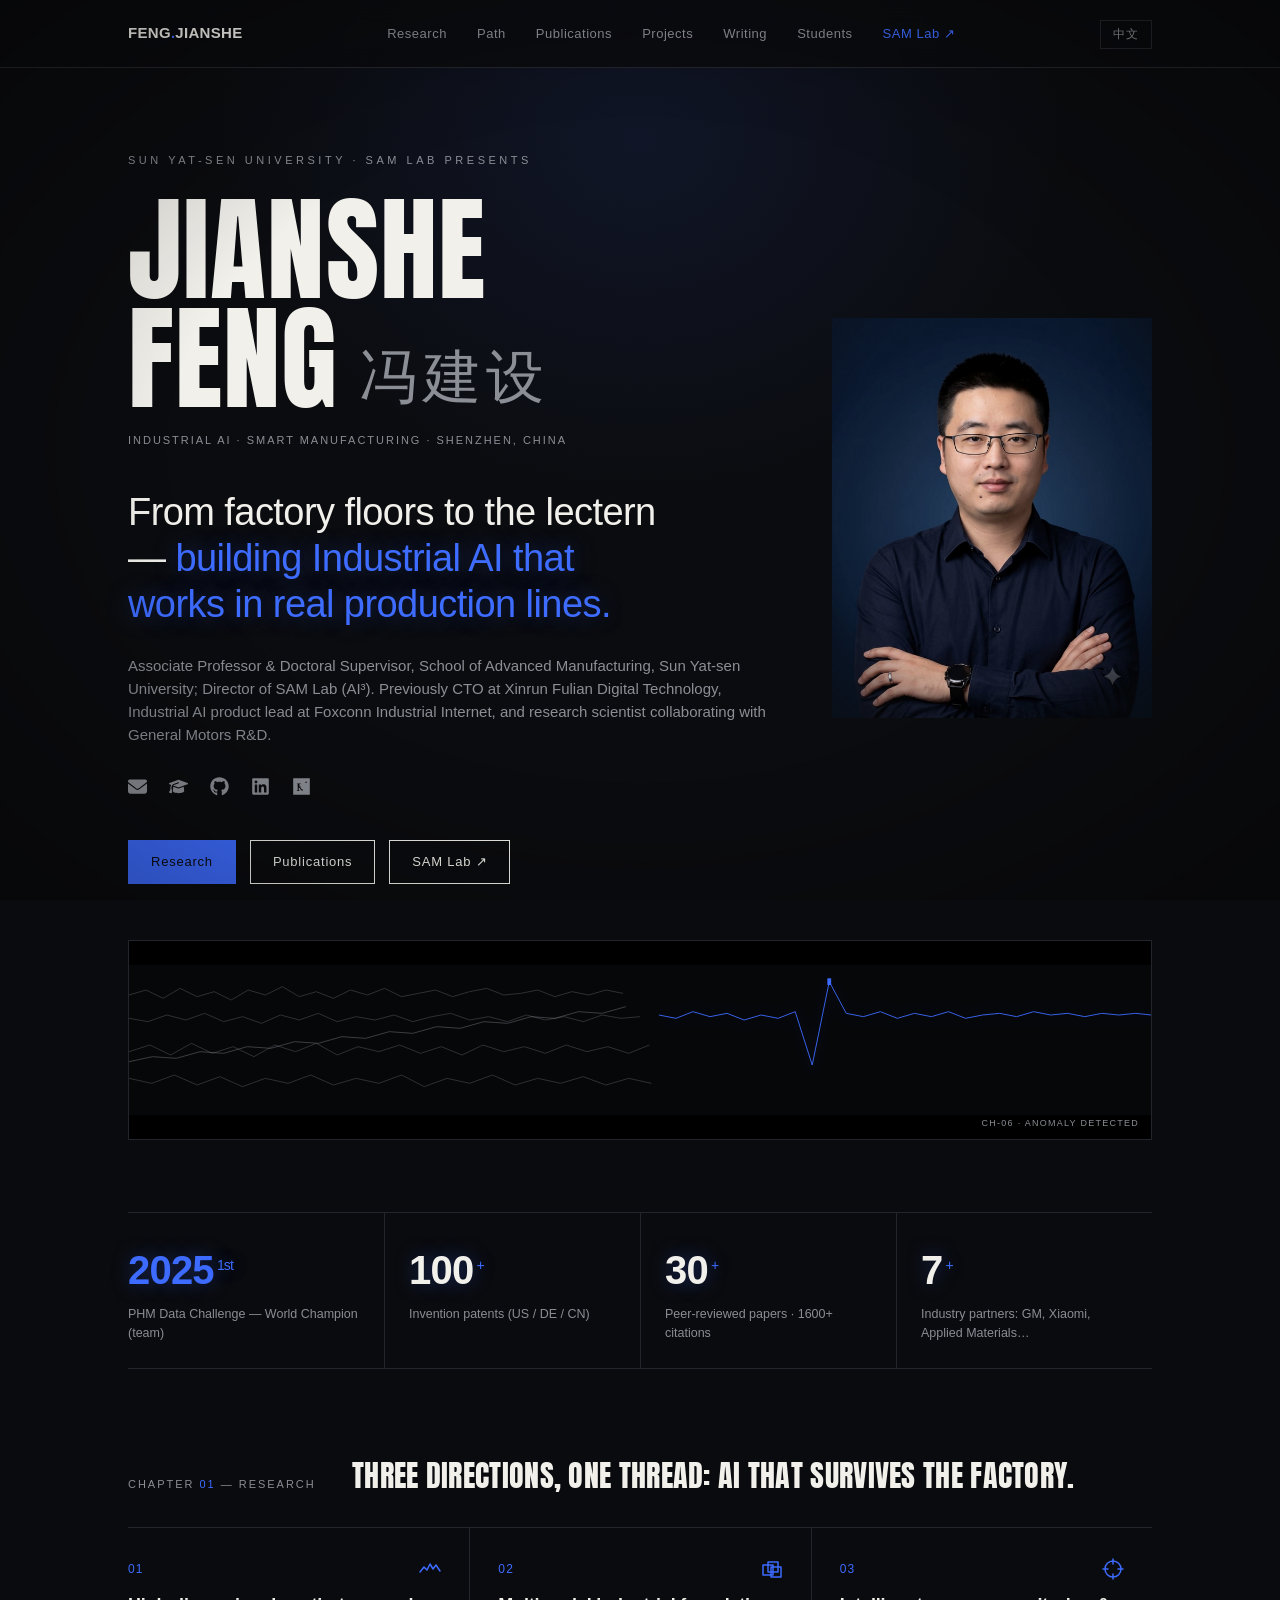
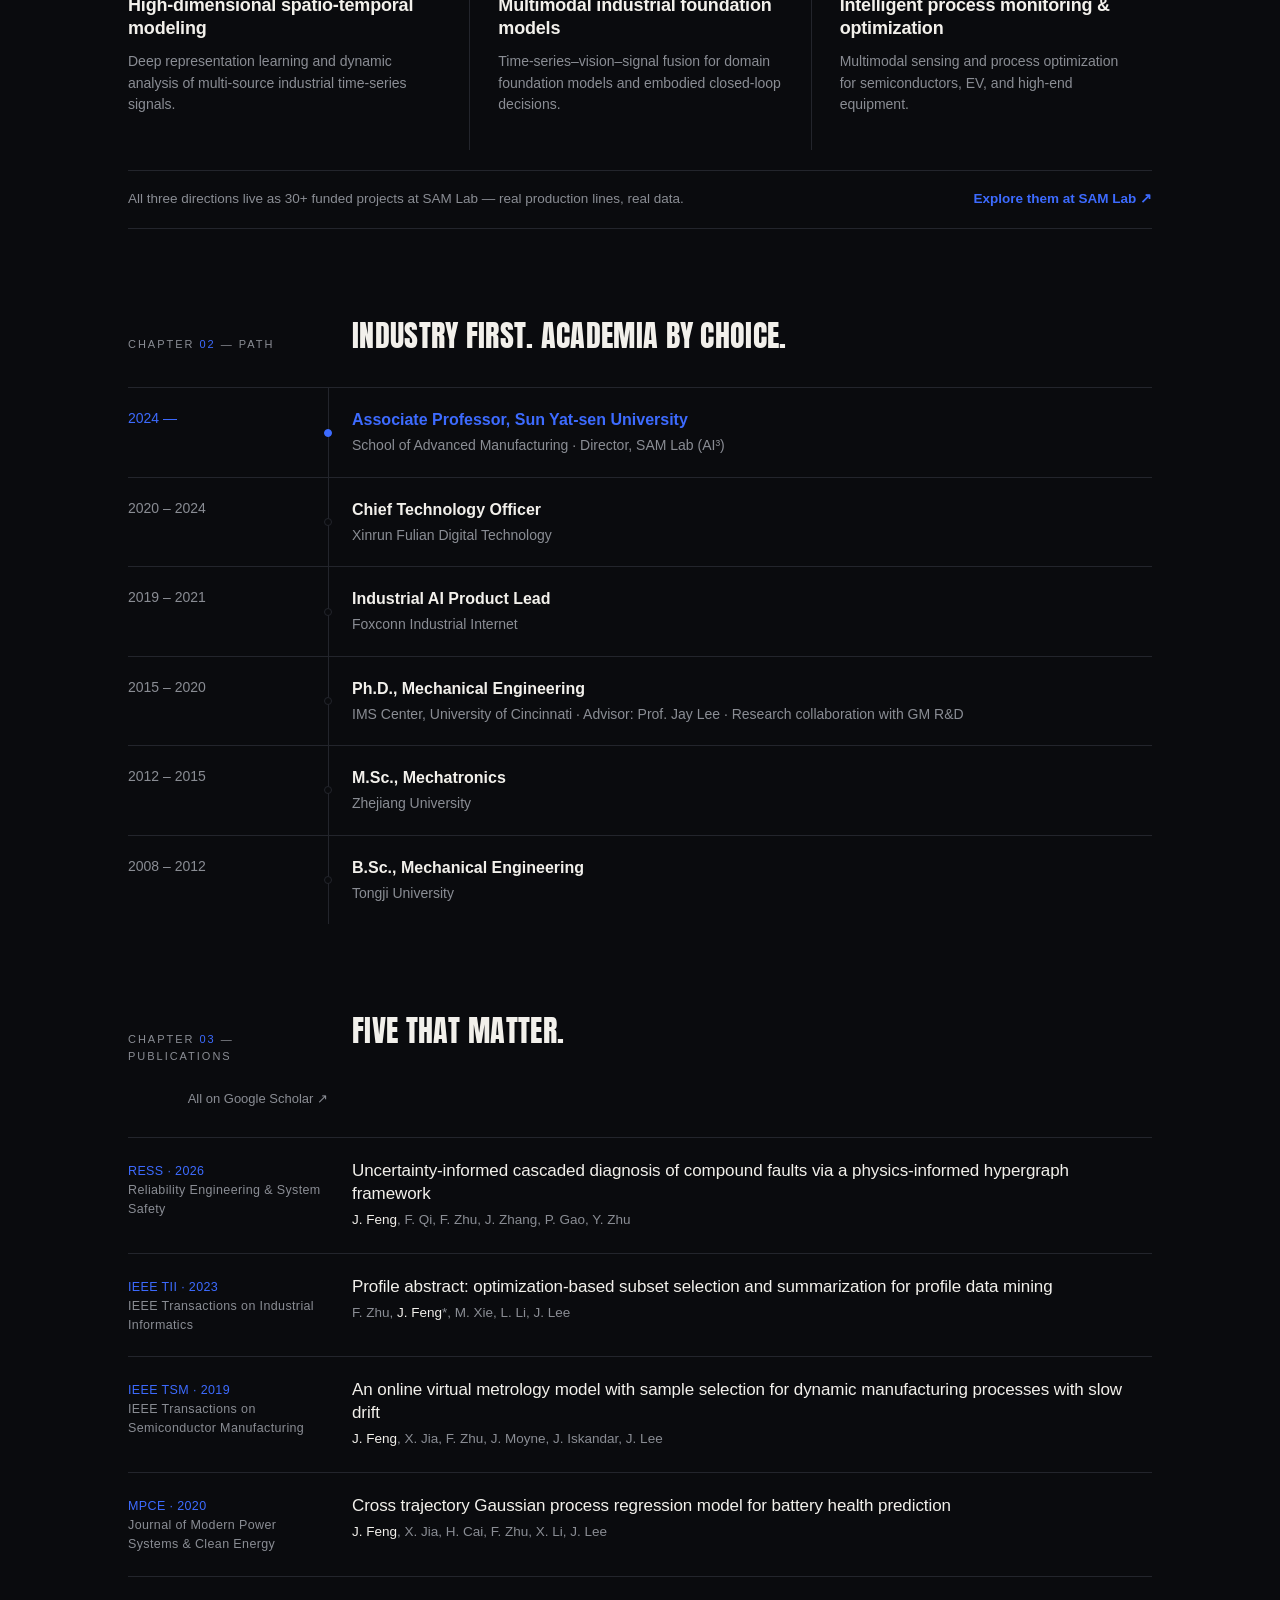
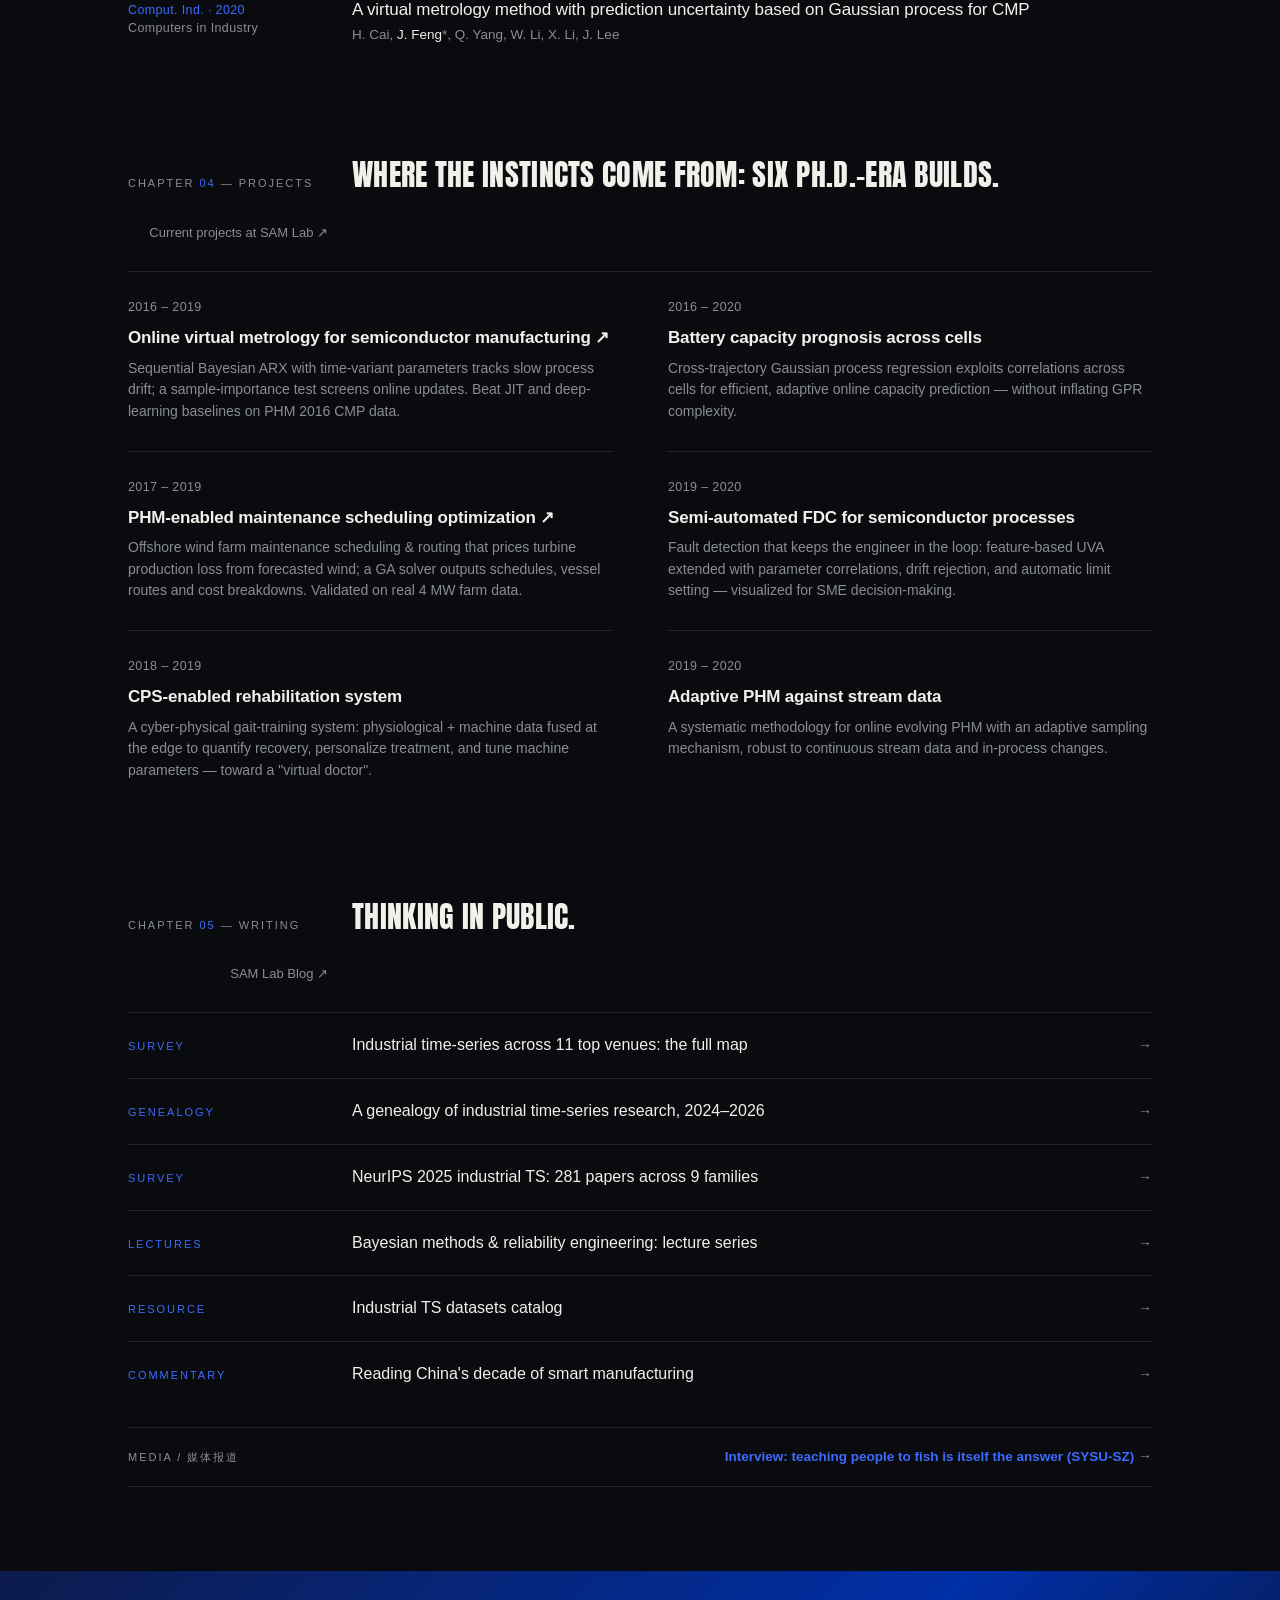
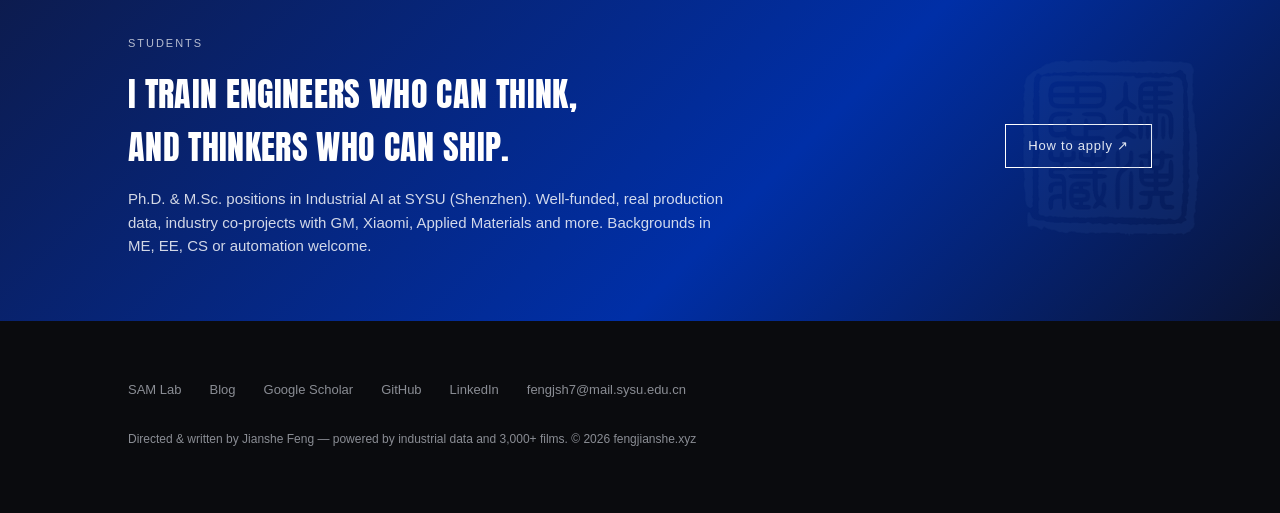
==== commit 1acd421f: "deploy: JiansheFengRe/fengjianshe.xyz@2ced1084b9e1a32445e02e263d0126efbe661501" ====
--- a/index.html
+++ b/index.html
@@ -1 +1 @@
-<!DOCTYPE html><html lang="en" data-astro-cid-5hce7sga> <head><meta charset="utf-8"><meta name="viewport" content="width=device-width, initial-scale=1"><meta name="theme-color" content="#0a0b0e"><link rel="preconnect" href="https://fonts.googleapis.com"><link rel="preconnect" href="https://fonts.gstatic.com" crossorigin><link href="https://fonts.googleapis.com/css2?family=Anton&display=swap" rel="stylesheet"><title>Jianshe Feng 冯建设 — Industrial AI, Sun Yat-sen University</title><meta name="description" content="Associate Professor at SYSU School of Advanced Manufacturing; Director of SAM Lab (AI³). From factory floors to the lectern — building Industrial AI that works in real production lines."><meta name="author" content="Jianshe Feng"><link rel="alternate" hreflang="en" href="https://fengjianshe.xyz/"><link rel="alternate" hreflang="zh-CN" href="https://fengjianshe.xyz/zh/"><link rel="canonical" href="https://fengjianshe.xyz/"><link rel="icon" href="/icon-32.png" type="image/png" sizes="32x32"><link rel="apple-touch-icon" href="/icon-192.png"><meta property="og:title" content="Jianshe Feng 冯建设 — Industrial AI, Sun Yat-sen University"><meta property="og:description" content="Associate Professor at SYSU School of Advanced Manufacturing; Director of SAM Lab (AI³). From factory floors to the lectern — building Industrial AI that works in real production lines."><meta property="og:type" content="profile"><link rel="stylesheet" href="/_astro/index.IGFX12Kk.css"></head> <body data-astro-cid-5hce7sga> <div class="topbar" data-astro-cid-5hce7sga> <div class="wrap" data-astro-cid-5hce7sga> <nav data-astro-cid-5hce7sga> <a class="logo" href="/" data-astro-cid-5hce7sga>FENG<span data-astro-cid-5hce7sga>.</span>JIANSHE</a> <ul data-astro-cid-5hce7sga> <li data-astro-cid-5hce7sga><a href="#research" data-astro-cid-5hce7sga>Research</a></li> <li data-astro-cid-5hce7sga><a href="#path" data-astro-cid-5hce7sga>Path</a></li> <li data-astro-cid-5hce7sga><a href="#pubs" data-astro-cid-5hce7sga>Publications</a></li> <li data-astro-cid-5hce7sga><a href="#projects" data-astro-cid-5hce7sga>Projects</a></li> <li data-astro-cid-5hce7sga><a href="#writing" data-astro-cid-5hce7sga>Writing</a></li> <li data-astro-cid-5hce7sga><a href="#students" data-astro-cid-5hce7sga>Students</a></li> <li data-astro-cid-5hce7sga><a class="lab" href="https://ai.sysu-sam.com/" data-astro-cid-5hce7sga>SAM Lab ↗</a></li> </ul> <a class="lang-btn" href="/zh/" data-astro-cid-5hce7sga>中文</a> </nav> </div> </div>  <div class="wrap" data-astro-cid-xhaoqxbd> <header class="hero" data-astro-cid-xhaoqxbd> <div class="presents" data-astro-cid-xhaoqxbd>SUN YAT-SEN UNIVERSITY · SAM LAB PRESENTS</div> <h1 data-astro-cid-xhaoqxbd> Jianshe Feng<span class="cn" data-astro-cid-xhaoqxbd>冯建设</span> </h1> <div class="kicker label" data-astro-cid-xhaoqxbd>Industrial AI · Smart Manufacturing · Shenzhen, China</div> <p class="thesis" data-astro-cid-xhaoqxbd>From factory floors to the lectern — <em data-astro-cid-xhaoqxbd>building Industrial AI that works in real production lines.</em></p> <p class="sub" data-astro-cid-xhaoqxbd>Associate Professor &amp; Doctoral Supervisor, School of Advanced Manufacturing, Sun Yat-sen University; Director of SAM Lab (AI³). Previously CTO at Xinrun Fulian Digital Technology, Industrial AI product lead at Foxconn Industrial Internet, and research scientist collaborating with General Motors R&amp;D.</p> <div class="social" data-astro-cid-dv46nlzh> <a href="mailto:fengjsh7@mail.sysu.edu.cn" title="Email" aria-label="Email" data-astro-cid-dv46nlzh> <svg viewBox="0 0 512 512" aria-hidden="true" data-astro-cid-dv46nlzh><path fill="currentColor" d="M48 64C21.5 64 0 85.5 0 112c0 15.1 7.1 29.3 19.2 38.4L236.8 313.6c11.4 8.5 27 8.5 38.4 0L492.8 150.4c12.1-9.1 19.2-23.3 19.2-38.4c0-26.5-21.5-48-48-48L48 64zM0 176L0 384c0 35.3 28.7 64 64 64l384 0c35.3 0 64-28.7 64-64l0-208L294.4 339.2c-22.8 17.1-54 17.1-76.8 0L0 176z" data-astro-cid-dv46nlzh></path></svg>     </a><a href="https://scholar.google.com/citations?hl=en&user=izHfXdgAAAAJ" title="Google Scholar" aria-label="Google Scholar" data-astro-cid-dv46nlzh>  <svg viewBox="0 0 640 512" aria-hidden="true" data-astro-cid-dv46nlzh><path fill="currentColor" d="M320 32c-8.1 0-16.1 1.4-23.7 4.1L15.8 137.4C6.3 140.9 0 149.9 0 160s6.3 19.1 15.8 22.6l57.9 20.9C57.3 229.3 48 259.8 48 291.9l0 28.1c0 28.4-10.8 57.7-22.3 80.8c-6.5 13-13.9 25.8-22.5 37.6C0 442.7-.9 448.3 .9 453.4s6 8.9 11.2 10.2l64 16c4.2 1.1 8.7 .3 12.4-2s6.3-6.1 7.1-10.4c8.6-42.8 4.3-81.2-2.1-108.7C90.3 344.3 86 329.8 80 316.5l0-24.6c0-30.2 10.2-58.7 27.9-81.5c12.9-15.5 29.6-28 49.2-35.7l157-61.7c8.2-3.2 17.5 .8 20.7 9s-.8 17.5-9 20.7l-157 61.7c-12.4 4.9-23.3 12.4-32.2 21.6l159.6 57.6c7.6 2.7 15.6 4.1 23.7 4.1s16.1-1.4 23.7-4.1L624.2 182.6c9.5-3.4 15.8-12.5 15.8-22.6s-6.3-19.1-15.8-22.6L343.7 36.1C336.1 33.4 328.1 32 320 32zM128 408c0 35.3 86 72 192 72s192-36.7 192-72L496.7 262.6 354.5 314c-11.1 4-22.8 6-34.5 6s-23.5-2-34.5-6L143.3 262.6 128 408z" data-astro-cid-dv46nlzh></path></svg>    </a><a href="https://github.com/fengjianshe" title="GitHub" aria-label="GitHub" data-astro-cid-dv46nlzh>   <svg viewBox="0 0 496 512" aria-hidden="true" data-astro-cid-dv46nlzh><path fill="currentColor" d="M165.9 397.4c0 2-2.3 3.6-5.2 3.6-3.3 .3-5.6-1.3-5.6-3.6 0-2 2.3-3.6 5.2-3.6 3-.3 5.6 1.3 5.6 3.6zm-31.1-4.5c-.7 2 1.3 4.3 4.3 4.9 2.6 1 5.6 0 6.2-2s-1.3-4.3-4.3-5.2c-2.6-.7-5.5 .3-6.2 2.3zm44.2-1.7c-2.9 .7-4.9 2.6-4.6 4.9 .3 2 2.9 3.3 5.9 2.6 2.9-.7 4.9-2.6 4.6-4.6-.3-1.9-3-3.2-5.9-2.9zM244.8 8C106.1 8 0 113.3 0 252c0 110.9 69.8 205.8 169.5 239.2 12.8 2.3 17.3-5.6 17.3-12.1 0-6.2-.3-40.4-.3-61.4 0 0-70 15-84.7-29.8 0 0-11.4-29.1-27.8-36.6 0 0-22.9-15.7 1.6-15.4 0 0 24.9 2 38.6 25.8 21.9 38.6 58.6 27.5 72.9 20.9 2.3-16 8.8-27.1 16-33.7-55.9-6.2-112.3-14.3-112.3-110.5 0-27.5 7.6-41.3 23.6-58.9-2.6-6.5-11.1-33.3 2.6-67.9 20.9-6.5 69 27 69 27 20-5.6 41.5-8.5 62.8-8.5s42.8 2.9 62.8 8.5c0 0 48.1-33.6 69-27 13.7 34.7 5.2 61.4 2.6 67.9 16 17.7 25.8 31.5 25.8 58.9 0 96.5-58.9 104.2-114.8 110.5 9.2 7.9 17 22.9 17 46.4 0 33.7-.3 75.4-.3 83.6 0 6.5 4.6 14.4 17.3 12.1C428.2 457.8 496 362.9 496 252 496 113.3 383.5 8 244.8 8z" data-astro-cid-dv46nlzh></path></svg>   </a><a href="https://www.linkedin.com/in/jianshe-feng-096644a1/" title="LinkedIn" aria-label="LinkedIn" data-astro-cid-dv46nlzh>    <svg viewBox="0 0 448 512" aria-hidden="true" data-astro-cid-dv46nlzh><path fill="currentColor" d="M416 32H31.9C14.3 32 0 46.5 0 64.3v383.4C0 465.5 14.3 480 31.9 480H416c17.6 0 32-14.5 32-32.3V64.3c0-17.8-14.4-32.3-32-32.3zM135.4 416H69V202.2h66.5V416zm-33.2-243c-21.3 0-38.5-17.3-38.5-38.5S80.9 96 102.2 96c21.2 0 38.5 17.3 38.5 38.5 0 21.3-17.2 38.5-38.5 38.5zm282.1 243h-66.4V312c0-24.8-.5-56.7-34.5-56.7-34.6 0-39.9 27-39.9 54.9V416h-66.4V202.2h63.7v29.2h.9c8.9-16.8 30.6-34.5 62.9-34.5 67.2 0 79.7 44.3 79.7 101.9V416z" data-astro-cid-dv46nlzh></path></svg>  </a><a href="https://www.researchgate.net/profile/Jianshe_Feng" title="ResearchGate" aria-label="ResearchGate" data-astro-cid-dv46nlzh>     <svg viewBox="0 0 448 512" aria-hidden="true" data-astro-cid-dv46nlzh><path fill="currentColor" d="M0 32v448h448V32H0zm262.2 334.4c-6.6 3-33.2 6-50-14.2-9.2-10.6-25.3-33.3-42.2-63.6-8.9 0-14.7 0-21.4-.6v46.4c0 23.5 2.8 27.1 23.1 29.6v11.9h-70.9v-11.9c17.5-2.5 21.1-5.5 21.1-29.6V213.9c0-24.2-2.8-25.7-21.1-28.2v-12.2h67.5c39.7 0 58.6 15.8 58.6 47.8 0 26.3-16.9 42.9-39.7 48.9 5.8 10.6 19.7 32.8 29.6 46.4 11.9 16.1 18.9 19.7 26.7 22.5l18.7-1.9zM227.6 224.2c0-25.6-16.4-36.4-41.9-36.4-3.9 0-8.3 .3-11.1 .8-3.1 .6-4.4 2.8-4.4 8.9v60.5c4.7 .6 8.9 .8 13.9 .8 28.3 0 43.5-12.5 43.5-34.6zm140.8-82.7c0 12.2-9.4 21.7-21.7 21.7s-21.7-9.4-21.7-21.7 9.4-21.7 21.7-21.7 21.7 9.5 21.7 21.7z" data-astro-cid-dv46nlzh></path></svg> </a> </div>  <div class="cta-row" data-astro-cid-xhaoqxbd> <a class="cta primary" href="#research" data-astro-cid-xhaoqxbd>Research</a> <a class="cta" href="#pubs" data-astro-cid-xhaoqxbd>Publications</a> <a class="cta" href="https://ai.sysu-sam.com/" data-astro-cid-xhaoqxbd>SAM Lab ↗</a> </div> <div class="screen" data-astro-cid-xhaoqxbd> <svg class="signal" viewBox="0 0 1080 90" preserveAspectRatio="none" aria-hidden="true" data-astro-cid-xhaoqxbd> <polyline class="ch" points="0,18 18,15 36,20 54,14 72,19 90,16 108,21 126,15 144,18 162,13 180,19 198,16 216,20 234,15 252,18 270,14 288,19 306,17 324,15 342,19 360,16 378,14 396,18 414,17 432,15 450,19 468,16 486,18 504,15 522,17" data-astro-cid-xhaoqxbd></polyline> <polyline class="ch" points="0,32 20,34 40,30 60,33 80,29 100,34 120,31 140,35 160,30 180,33 200,29 220,34 240,31 260,33 280,30 300,34 320,31 340,29 360,33 380,31 400,34 420,30 440,33 460,31 480,34 500,30 520,32 540,31" data-astro-cid-xhaoqxbd></polyline> <polyline class="ch" points="0,52 22,48 44,54 66,47 88,53 110,49 132,55 154,48 176,52 198,47 220,54 242,49 264,52 286,48 308,53 330,49 352,54 374,48 396,52 418,49 440,53 462,48 484,52 506,49 528,53 550,48" data-astro-cid-xhaoqxbd></polyline> <polyline class="ch" points="0,68 24,71 48,66 72,72 96,67 120,73 144,68 168,71 192,66 216,72 240,68 264,71 288,66 312,73 336,68 360,71 384,66 408,72 432,68 456,71 480,67 504,72 528,68 552,71" data-astro-cid-xhaoqxbd></polyline> <polyline class="ch trend" points="0,58 25,55 50,56 75,52 100,53 125,49 150,50 175,46 200,47 225,43 250,44 275,40 300,41 325,37 350,38 375,34 400,35 425,31 450,32 475,28 500,29 525,25" data-astro-cid-xhaoqxbd></polyline> <polyline class="ch ikb-ch" points="560,30 578,32 596,28 614,31 632,29 650,33 668,30 686,32 704,28 722,60 740,10 758,29 776,31 794,28 812,32 830,29 848,31 866,28 884,32 902,30 920,29 938,31 956,28 974,30 992,29 1010,31 1028,29 1046,30 1064,29 1080,30" data-astro-cid-xhaoqxbd></polyline> <rect class="spike" x="738" y="8" width="4" height="4" data-astro-cid-xhaoqxbd></rect> </svg> <div class="screen-tag" data-astro-cid-xhaoqxbd>CH-06 · ANOMALY DETECTED</div> </div> </header> <div class="proof" data-astro-cid-xhaoqxbd> <div data-astro-cid-xhaoqxbd> <div class="num" data-astro-cid-xhaoqxbd>2025<sup data-astro-cid-xhaoqxbd>&nbsp;1st</sup></div> <div class="cap" data-astro-cid-xhaoqxbd>PHM Data Challenge — World Champion (team)</div> </div><div data-astro-cid-xhaoqxbd> <div class="num" data-astro-cid-xhaoqxbd>100<sup data-astro-cid-xhaoqxbd>&nbsp;+</sup></div> <div class="cap" data-astro-cid-xhaoqxbd>Invention patents (US / DE / CN)</div> </div><div data-astro-cid-xhaoqxbd> <div class="num" data-astro-cid-xhaoqxbd>30<sup data-astro-cid-xhaoqxbd>&nbsp;+</sup></div> <div class="cap" data-astro-cid-xhaoqxbd>Peer-reviewed papers · 1600+ citations</div> </div><div data-astro-cid-xhaoqxbd> <div class="num" data-astro-cid-xhaoqxbd>7<sup data-astro-cid-xhaoqxbd>&nbsp;+</sup></div> <div class="cap" data-astro-cid-xhaoqxbd>Industry partners: GM, Xiaomi, Applied Materials…</div> </div> </div> <section id="research" data-astro-cid-xhaoqxbd> <div class="sec-head" data-astro-cid-xhaoqxbd> <div class="label" data-astro-cid-xhaoqxbd>CHAPTER <span class="chno">01</span> — RESEARCH</div> <h2 data-astro-cid-xhaoqxbd>Three directions, one thread: AI that survives the factory.</h2> </div> <hr class="rule" data-astro-cid-xhaoqxbd> <div class="research" data-astro-cid-xhaoqxbd> <article data-astro-cid-xhaoqxbd> <div class="idx-row" data-astro-cid-xhaoqxbd> <div class="idx" data-astro-cid-xhaoqxbd>01</div> <svg class="ricon" viewBox="0 0 22 22" aria-hidden="true" data-astro-cid-xhaoqxbd> <polyline points="1,14 5,9 8,12 11,6 14,11 17,7 21,13" data-astro-cid-xhaoqxbd></polyline> </svg>   </div> <h3 data-astro-cid-xhaoqxbd>High-dimensional spatio-temporal modeling</h3> <p data-astro-cid-xhaoqxbd>Deep representation learning and dynamic analysis of multi-source industrial time-series signals.</p> </article><article data-astro-cid-xhaoqxbd> <div class="idx-row" data-astro-cid-xhaoqxbd> <div class="idx" data-astro-cid-xhaoqxbd>02</div>  <svg class="ricon" viewBox="0 0 22 22" aria-hidden="true" data-astro-cid-xhaoqxbd> <rect x="2" y="7" width="10" height="10" data-astro-cid-xhaoqxbd></rect> <rect x="7" y="4" width="10" height="10" data-astro-cid-xhaoqxbd></rect> <rect x="10" y="9" width="10" height="10" data-astro-cid-xhaoqxbd></rect> </svg>  </div> <h3 data-astro-cid-xhaoqxbd>Multimodal industrial foundation models</h3> <p data-astro-cid-xhaoqxbd>Time-series–vision–signal fusion for domain foundation models and embodied closed-loop decisions.</p> </article><article data-astro-cid-xhaoqxbd> <div class="idx-row" data-astro-cid-xhaoqxbd> <div class="idx" data-astro-cid-xhaoqxbd>03</div>   <svg class="ricon" viewBox="0 0 22 22" aria-hidden="true" data-astro-cid-xhaoqxbd> <circle cx="11" cy="11" r="8" data-astro-cid-xhaoqxbd></circle> <line x1="11" y1="1" x2="11" y2="6" data-astro-cid-xhaoqxbd></line> <line x1="11" y1="16" x2="11" y2="21" data-astro-cid-xhaoqxbd></line> <line x1="1" y1="11" x2="6" y2="11" data-astro-cid-xhaoqxbd></line> <line x1="16" y1="11" x2="21" y2="11" data-astro-cid-xhaoqxbd></line> </svg> </div> <h3 data-astro-cid-xhaoqxbd>Intelligent process monitoring &amp; optimization</h3> <p data-astro-cid-xhaoqxbd>Multimodal sensing and process optimization for semiconductors, EV, and high-end equipment.</p> </article> </div> <div class="lab-note" data-astro-cid-xhaoqxbd> <p data-astro-cid-xhaoqxbd>All three directions live as 30+ funded projects at SAM Lab — real production lines, real data.</p> <a href="https://ai.sysu-sam.com/research/" data-astro-cid-xhaoqxbd>Explore them at SAM Lab ↗</a> </div> </section> <section id="path" data-astro-cid-xhaoqxbd> <div class="sec-head" data-astro-cid-xhaoqxbd> <div class="label" data-astro-cid-xhaoqxbd>CHAPTER <span class="chno">02</span> — PATH</div> <h2 data-astro-cid-xhaoqxbd>Industry first. Academia by choice.</h2> </div> <hr class="rule" data-astro-cid-xhaoqxbd> <ul class="timeline" data-astro-cid-xhaoqxbd> <li class="now" data-astro-cid-xhaoqxbd> <div class="yr" data-astro-cid-xhaoqxbd>2024 —</div> <div class="what" data-astro-cid-xhaoqxbd> <b data-astro-cid-xhaoqxbd>Associate Professor, Sun Yat-sen University</b> <span class="org" data-astro-cid-xhaoqxbd>School of Advanced Manufacturing · Director, SAM Lab (AI³)</span> </div> </li><li data-astro-cid-xhaoqxbd> <div class="yr" data-astro-cid-xhaoqxbd>2020 – 2024</div> <div class="what" data-astro-cid-xhaoqxbd> <b data-astro-cid-xhaoqxbd>Chief Technology Officer</b> <span class="org" data-astro-cid-xhaoqxbd>Xinrun Fulian Digital Technology</span> </div> </li><li data-astro-cid-xhaoqxbd> <div class="yr" data-astro-cid-xhaoqxbd>2019 – 2021</div> <div class="what" data-astro-cid-xhaoqxbd> <b data-astro-cid-xhaoqxbd>Industrial AI Product Lead</b> <span class="org" data-astro-cid-xhaoqxbd>Foxconn Industrial Internet</span> </div> </li><li data-astro-cid-xhaoqxbd> <div class="yr" data-astro-cid-xhaoqxbd>2015 – 2020</div> <div class="what" data-astro-cid-xhaoqxbd> <b data-astro-cid-xhaoqxbd>Ph.D., Mechanical Engineering</b> <span class="org" data-astro-cid-xhaoqxbd>IMS Center, University of Cincinnati · Advisor: Prof. Jay Lee · Research collaboration with GM R&amp;D</span> </div> </li><li data-astro-cid-xhaoqxbd> <div class="yr" data-astro-cid-xhaoqxbd>2012 – 2015</div> <div class="what" data-astro-cid-xhaoqxbd> <b data-astro-cid-xhaoqxbd>M.Sc., Mechatronics</b> <span class="org" data-astro-cid-xhaoqxbd>Zhejiang University</span> </div> </li><li data-astro-cid-xhaoqxbd> <div class="yr" data-astro-cid-xhaoqxbd>2008 – 2012</div> <div class="what" data-astro-cid-xhaoqxbd> <b data-astro-cid-xhaoqxbd>B.Sc., Mechanical Engineering</b> <span class="org" data-astro-cid-xhaoqxbd>Tongji University</span> </div> </li> </ul> </section> <section id="pubs" data-astro-cid-xhaoqxbd> <div class="sec-head" data-astro-cid-xhaoqxbd> <div class="label" data-astro-cid-xhaoqxbd>CHAPTER <span class="chno">03</span> — PUBLICATIONS</div> <h2 data-astro-cid-xhaoqxbd>Five that matter.</h2> <a class="more" href="https://scholar.google.com/citations?hl=en&user=izHfXdgAAAAJ" data-astro-cid-xhaoqxbd>All on Google Scholar ↗</a> </div> <hr class="rule" data-astro-cid-xhaoqxbd> <ul class="pubs" data-astro-cid-xhaoqxbd> <li data-astro-cid-xhaoqxbd> <div class="venue" data-astro-cid-xhaoqxbd><b data-astro-cid-xhaoqxbd>RESS · 2026</b>Reliability Engineering &amp; System Safety</div> <div data-astro-cid-xhaoqxbd> <h3 data-astro-cid-xhaoqxbd>Uncertainty-informed cascaded diagnosis of compound faults via a physics-informed hypergraph framework</h3> <div class="auth" data-astro-cid-xhaoqxbd><u>J. Feng</u>, F. Qi, F. Zhu, J. Zhang, P. Gao, Y. Zhu</div> </div> </li><li data-astro-cid-xhaoqxbd> <div class="venue" data-astro-cid-xhaoqxbd><b data-astro-cid-xhaoqxbd>IEEE TII · 2023</b>IEEE Transactions on Industrial Informatics</div> <div data-astro-cid-xhaoqxbd> <h3 data-astro-cid-xhaoqxbd>Profile abstract: optimization-based subset selection and summarization for profile data mining</h3> <div class="auth" data-astro-cid-xhaoqxbd>F. Zhu, <u>J. Feng</u>*, M. Xie, L. Li, J. Lee</div> </div> </li><li data-astro-cid-xhaoqxbd> <div class="venue" data-astro-cid-xhaoqxbd><b data-astro-cid-xhaoqxbd>IEEE TSM · 2019</b>IEEE Transactions on Semiconductor Manufacturing</div> <div data-astro-cid-xhaoqxbd> <h3 data-astro-cid-xhaoqxbd>An online virtual metrology model with sample selection for dynamic manufacturing processes with slow drift</h3> <div class="auth" data-astro-cid-xhaoqxbd><u>J. Feng</u>, X. Jia, F. Zhu, J. Moyne, J. Iskandar, J. Lee</div> </div> </li><li data-astro-cid-xhaoqxbd> <div class="venue" data-astro-cid-xhaoqxbd><b data-astro-cid-xhaoqxbd>MPCE · 2020</b>Journal of Modern Power Systems &amp; Clean Energy</div> <div data-astro-cid-xhaoqxbd> <h3 data-astro-cid-xhaoqxbd>Cross trajectory Gaussian process regression model for battery health prediction</h3> <div class="auth" data-astro-cid-xhaoqxbd><u>J. Feng</u>, X. Jia, H. Cai, F. Zhu, X. Li, J. Lee</div> </div> </li><li data-astro-cid-xhaoqxbd> <div class="venue" data-astro-cid-xhaoqxbd><b data-astro-cid-xhaoqxbd>Comput. Ind. · 2020</b>Computers in Industry</div> <div data-astro-cid-xhaoqxbd> <h3 data-astro-cid-xhaoqxbd>A virtual metrology method with prediction uncertainty based on Gaussian process for CMP</h3> <div class="auth" data-astro-cid-xhaoqxbd>H. Cai, <u>J. Feng</u>*, Q. Yang, W. Li, X. Li, J. Lee</div> </div> </li> </ul> </section> <section id="projects" data-astro-cid-xhaoqxbd> <div class="sec-head" data-astro-cid-xhaoqxbd> <div class="label" data-astro-cid-xhaoqxbd>CHAPTER <span class="chno">04</span> — PROJECTS</div> <h2 data-astro-cid-xhaoqxbd>Where the instincts come from: six Ph.D.-era builds.</h2> <a class="more" href="https://ai.sysu-sam.com/research/" data-astro-cid-xhaoqxbd>Current projects at SAM Lab ↗</a> </div> <hr class="rule" data-astro-cid-xhaoqxbd> <div class="projects" data-astro-cid-xhaoqxbd> <article data-astro-cid-xhaoqxbd> <div class="yr" data-astro-cid-xhaoqxbd>2016 – 2019</div> <h3 data-astro-cid-xhaoqxbd><a href="https://ieeexplore.ieee.org/document/8845673" data-astro-cid-xhaoqxbd>Online virtual metrology for semiconductor manufacturing ↗</a></h3> <p data-astro-cid-xhaoqxbd>Sequential Bayesian ARX with time-variant parameters tracks slow process drift; a sample-importance test screens online updates. Beat JIT and deep-learning baselines on PHM 2016 CMP data.</p> </article><article data-astro-cid-xhaoqxbd> <div class="yr" data-astro-cid-xhaoqxbd>2016 – 2020</div> <h3 data-astro-cid-xhaoqxbd>Battery capacity prognosis across cells</h3> <p data-astro-cid-xhaoqxbd>Cross-trajectory Gaussian process regression exploits correlations across cells for efficient, adaptive online capacity prediction — without inflating GPR complexity.</p> </article><article data-astro-cid-xhaoqxbd> <div class="yr" data-astro-cid-xhaoqxbd>2017 – 2019</div> <h3 data-astro-cid-xhaoqxbd><a href="https://www.researchgate.net/publication/336663228" data-astro-cid-xhaoqxbd>PHM-enabled maintenance scheduling optimization ↗</a></h3> <p data-astro-cid-xhaoqxbd>Offshore wind farm maintenance scheduling &amp; routing that prices turbine production loss from forecasted wind; a GA solver outputs schedules, vessel routes and cost breakdowns. Validated on real 4 MW farm data.</p> </article><article data-astro-cid-xhaoqxbd> <div class="yr" data-astro-cid-xhaoqxbd>2019 – 2020</div> <h3 data-astro-cid-xhaoqxbd>Semi-automated FDC for semiconductor processes</h3> <p data-astro-cid-xhaoqxbd>Fault detection that keeps the engineer in the loop: feature-based UVA extended with parameter correlations, drift rejection, and automatic limit setting — visualized for SME decision-making.</p> </article><article data-astro-cid-xhaoqxbd> <div class="yr" data-astro-cid-xhaoqxbd>2018 – 2019</div> <h3 data-astro-cid-xhaoqxbd>CPS-enabled rehabilitation system</h3> <p data-astro-cid-xhaoqxbd>A cyber-physical gait-training system: physiological + machine data fused at the edge to quantify recovery, personalize treatment, and tune machine parameters — toward a &quot;virtual doctor&quot;.</p> </article><article data-astro-cid-xhaoqxbd> <div class="yr" data-astro-cid-xhaoqxbd>2019 – 2020</div> <h3 data-astro-cid-xhaoqxbd>Adaptive PHM against stream data</h3> <p data-astro-cid-xhaoqxbd>A systematic methodology for online evolving PHM with an adaptive sampling mechanism, robust to continuous stream data and in-process changes.</p> </article> </div> </section> <section id="writing" data-astro-cid-xhaoqxbd> <div class="sec-head" data-astro-cid-xhaoqxbd> <div class="label" data-astro-cid-xhaoqxbd>CHAPTER <span class="chno">05</span> — WRITING</div> <h2 data-astro-cid-xhaoqxbd>Thinking in public.</h2> <a class="more" href="https://blog.sysu-sam.com/" data-astro-cid-xhaoqxbd>SAM Lab Blog ↗</a> </div> <hr class="rule" data-astro-cid-xhaoqxbd> <ul class="writing" data-astro-cid-xhaoqxbd> <li data-astro-cid-xhaoqxbd> <a href="https://blog.sysu-sam.com/@fengjianshe/multi-venue-industrial-ts-overview" data-astro-cid-xhaoqxbd> <span class="kind label" data-astro-cid-xhaoqxbd>Survey</span> <span class="t" data-astro-cid-xhaoqxbd>Industrial time-series across 11 top venues: the full map</span> <span class="arrow" data-astro-cid-xhaoqxbd>→</span> </a> </li><li data-astro-cid-xhaoqxbd> <a href="https://blog.sysu-sam.com/@fengjianshe/industrial-ts-genealogy-ebook-2024-2026" data-astro-cid-xhaoqxbd> <span class="kind label" data-astro-cid-xhaoqxbd>Genealogy</span> <span class="t" data-astro-cid-xhaoqxbd>A genealogy of industrial time-series research, 2024–2026</span> <span class="arrow" data-astro-cid-xhaoqxbd>→</span> </a> </li><li data-astro-cid-xhaoqxbd> <a href="https://blog.sysu-sam.com/@fengjianshe/neurips2025-industrial-ts-map" data-astro-cid-xhaoqxbd> <span class="kind label" data-astro-cid-xhaoqxbd>Survey</span> <span class="t" data-astro-cid-xhaoqxbd>NeurIPS 2025 industrial TS: 281 papers across 9 families</span> <span class="arrow" data-astro-cid-xhaoqxbd>→</span> </a> </li><li data-astro-cid-xhaoqxbd> <a href="https://blog.sysu-sam.com/@fengjianshe/bayesian-reliability-lectures" data-astro-cid-xhaoqxbd> <span class="kind label" data-astro-cid-xhaoqxbd>Lectures</span> <span class="t" data-astro-cid-xhaoqxbd>Bayesian methods &amp; reliability engineering: lecture series</span> <span class="arrow" data-astro-cid-xhaoqxbd>→</span> </a> </li><li data-astro-cid-xhaoqxbd> <a href="https://blog.sysu-sam.com/@fengjianshe/industrial-ts-datasets-catalog" data-astro-cid-xhaoqxbd> <span class="kind label" data-astro-cid-xhaoqxbd>Resource</span> <span class="t" data-astro-cid-xhaoqxbd>Industrial TS datasets catalog</span> <span class="arrow" data-astro-cid-xhaoqxbd>→</span> </a> </li><li data-astro-cid-xhaoqxbd> <a href="https://blog.sysu-sam.com/@fengjianshe/smart-manufacturing-china-decade-review-interpretation" data-astro-cid-xhaoqxbd> <span class="kind label" data-astro-cid-xhaoqxbd>Commentary</span> <span class="t" data-astro-cid-xhaoqxbd>Reading China&#39;s decade of smart manufacturing</span> <span class="arrow" data-astro-cid-xhaoqxbd>→</span> </a> </li> </ul> <div class="media-bar" data-astro-cid-xhaoqxbd> <span class="label" data-astro-cid-xhaoqxbd>Media / 媒体报道</span> <div class="media-links" data-astro-cid-xhaoqxbd> <a href="https://ai.sysu-sam.com/news/feng-jianshe-sysu-shenzhen-interview-2025/" data-astro-cid-xhaoqxbd>Interview: teaching people to fish is itself the answer (SYSU-SZ) <span class="arrow" data-astro-cid-xhaoqxbd>→</span></a> </div> </div> </section> </div> <div class="students-band" id="students" data-astro-cid-xhaoqxbd> <div class="wrap inner" data-astro-cid-xhaoqxbd> <div data-astro-cid-xhaoqxbd> <div class="label band-label" data-astro-cid-xhaoqxbd>Students</div> <h2 data-astro-cid-xhaoqxbd>I train engineers who can think, and thinkers who can ship.</h2> <p data-astro-cid-xhaoqxbd>Ph.D. &amp; M.Sc. positions in Industrial AI at SYSU (Shenzhen). Well-funded, real production data, industry co-projects with GM, Xiaomi, Applied Materials and more. Backgrounds in ME, EE, CS or automation welcome.</p> </div> <a class="cta band-cta" href="https://ai.sysu-sam.com/join/" data-astro-cid-xhaoqxbd>How to apply ↗</a> <div class="band-stamp" aria-hidden="true" data-astro-cid-xhaoqxbd></div> </div> </div>   <div class="wrap" data-astro-cid-5hce7sga> <footer data-astro-cid-5hce7sga> <div class="cols" data-astro-cid-5hce7sga> <ul data-astro-cid-5hce7sga> <li data-astro-cid-5hce7sga><a href="https://ai.sysu-sam.com/" data-astro-cid-5hce7sga>SAM Lab</a></li> <li data-astro-cid-5hce7sga><a href="https://blog.sysu-sam.com/" data-astro-cid-5hce7sga>Blog</a></li> <li data-astro-cid-5hce7sga><a href="https://scholar.google.com/citations?hl=en&user=izHfXdgAAAAJ" data-astro-cid-5hce7sga>Google Scholar</a></li> <li data-astro-cid-5hce7sga><a href="https://github.com/fengjianshe" data-astro-cid-5hce7sga>GitHub</a></li> <li data-astro-cid-5hce7sga><a href="https://www.linkedin.com/in/jianshe-feng-096644a1/" data-astro-cid-5hce7sga>LinkedIn</a></li> <li data-astro-cid-5hce7sga><a href="mailto:fengjsh7@mail.sysu.edu.cn" data-astro-cid-5hce7sga>fengjsh7@mail.sysu.edu.cn</a></li> </ul> </div> <div class="fine" data-astro-cid-5hce7sga>Directed &amp; written by Jianshe Feng — powered by industrial data and 3,000+ films. © 2026 fengjianshe.xyz</div> </footer> </div> </body></html>+<!DOCTYPE html><html lang="en" data-astro-cid-5hce7sga> <head><meta charset="utf-8"><meta name="viewport" content="width=device-width, initial-scale=1"><meta name="theme-color" content="#0a0b0e"><link rel="preconnect" href="https://fonts.googleapis.com"><link rel="preconnect" href="https://fonts.gstatic.com" crossorigin><link href="https://fonts.googleapis.com/css2?family=Anton&display=swap" rel="stylesheet"><title>Jianshe Feng 冯建设 — Industrial AI, Sun Yat-sen University</title><meta name="description" content="Associate Professor at SYSU School of Advanced Manufacturing; Director of SAM Lab (AI³). From factory floors to the lectern — building Industrial AI that works in real production lines."><meta name="author" content="Jianshe Feng"><link rel="alternate" hreflang="en" href="https://fengjianshe.xyz/"><link rel="alternate" hreflang="zh-CN" href="https://fengjianshe.xyz/zh/"><link rel="canonical" href="https://fengjianshe.xyz/"><link rel="icon" href="/icon-32.png" type="image/png" sizes="32x32"><link rel="apple-touch-icon" href="/icon-192.png"><meta property="og:title" content="Jianshe Feng 冯建设 — Industrial AI, Sun Yat-sen University"><meta property="og:description" content="Associate Professor at SYSU School of Advanced Manufacturing; Director of SAM Lab (AI³). From factory floors to the lectern — building Industrial AI that works in real production lines."><meta property="og:type" content="profile"><link rel="stylesheet" href="/_astro/index.vmsCVomZ.css"></head> <body data-astro-cid-5hce7sga> <div class="topbar" data-astro-cid-5hce7sga> <div class="wrap" data-astro-cid-5hce7sga> <nav data-astro-cid-5hce7sga> <a class="logo" href="/" data-astro-cid-5hce7sga>FENG<span data-astro-cid-5hce7sga>.</span>JIANSHE</a> <ul data-astro-cid-5hce7sga> <li data-astro-cid-5hce7sga><a href="#research" data-astro-cid-5hce7sga>Research</a></li> <li data-astro-cid-5hce7sga><a href="#path" data-astro-cid-5hce7sga>Path</a></li> <li data-astro-cid-5hce7sga><a href="#pubs" data-astro-cid-5hce7sga>Publications</a></li> <li data-astro-cid-5hce7sga><a href="#projects" data-astro-cid-5hce7sga>Projects</a></li> <li data-astro-cid-5hce7sga><a href="#writing" data-astro-cid-5hce7sga>Writing</a></li> <li data-astro-cid-5hce7sga><a href="#students" data-astro-cid-5hce7sga>Students</a></li> <li data-astro-cid-5hce7sga><a class="lab" href="https://ai.sysu-sam.com/" data-astro-cid-5hce7sga>SAM Lab ↗</a></li> </ul> <a class="lang-btn" href="/zh/" data-astro-cid-5hce7sga>中文</a> </nav> </div> </div>  <div class="wrap" data-astro-cid-xhaoqxbd> <header class="hero" data-astro-cid-xhaoqxbd> <div class="hero-grid" data-astro-cid-xhaoqxbd> <div class="hero-main" data-astro-cid-xhaoqxbd> <div class="presents" data-astro-cid-xhaoqxbd>SUN YAT-SEN UNIVERSITY · SAM LAB PRESENTS</div> <h1 data-astro-cid-xhaoqxbd> Jianshe Feng<span class="cn" data-astro-cid-xhaoqxbd>冯建设</span> </h1> <div class="kicker label" data-astro-cid-xhaoqxbd>Industrial AI · Smart Manufacturing · Shenzhen, China</div> <p class="thesis" data-astro-cid-xhaoqxbd>From factory floors to the lectern — <em data-astro-cid-xhaoqxbd>building Industrial AI that works in real production lines.</em></p> <p class="sub" data-astro-cid-xhaoqxbd>Associate Professor &amp; Doctoral Supervisor, School of Advanced Manufacturing, Sun Yat-sen University; Director of SAM Lab (AI³). Previously CTO at Xinrun Fulian Digital Technology, Industrial AI product lead at Foxconn Industrial Internet, and research scientist collaborating with General Motors R&amp;D.</p> <div class="social" data-astro-cid-dv46nlzh> <a href="mailto:fengjsh7@mail.sysu.edu.cn" title="Email" aria-label="Email" data-astro-cid-dv46nlzh> <svg viewBox="0 0 512 512" aria-hidden="true" data-astro-cid-dv46nlzh><path fill="currentColor" d="M48 64C21.5 64 0 85.5 0 112c0 15.1 7.1 29.3 19.2 38.4L236.8 313.6c11.4 8.5 27 8.5 38.4 0L492.8 150.4c12.1-9.1 19.2-23.3 19.2-38.4c0-26.5-21.5-48-48-48L48 64zM0 176L0 384c0 35.3 28.7 64 64 64l384 0c35.3 0 64-28.7 64-64l0-208L294.4 339.2c-22.8 17.1-54 17.1-76.8 0L0 176z" data-astro-cid-dv46nlzh></path></svg>     </a><a href="https://scholar.google.com/citations?hl=en&user=izHfXdgAAAAJ" title="Google Scholar" aria-label="Google Scholar" data-astro-cid-dv46nlzh>  <svg viewBox="0 0 640 512" aria-hidden="true" data-astro-cid-dv46nlzh><path fill="currentColor" d="M320 32c-8.1 0-16.1 1.4-23.7 4.1L15.8 137.4C6.3 140.9 0 149.9 0 160s6.3 19.1 15.8 22.6l57.9 20.9C57.3 229.3 48 259.8 48 291.9l0 28.1c0 28.4-10.8 57.7-22.3 80.8c-6.5 13-13.9 25.8-22.5 37.6C0 442.7-.9 448.3 .9 453.4s6 8.9 11.2 10.2l64 16c4.2 1.1 8.7 .3 12.4-2s6.3-6.1 7.1-10.4c8.6-42.8 4.3-81.2-2.1-108.7C90.3 344.3 86 329.8 80 316.5l0-24.6c0-30.2 10.2-58.7 27.9-81.5c12.9-15.5 29.6-28 49.2-35.7l157-61.7c8.2-3.2 17.5 .8 20.7 9s-.8 17.5-9 20.7l-157 61.7c-12.4 4.9-23.3 12.4-32.2 21.6l159.6 57.6c7.6 2.7 15.6 4.1 23.7 4.1s16.1-1.4 23.7-4.1L624.2 182.6c9.5-3.4 15.8-12.5 15.8-22.6s-6.3-19.1-15.8-22.6L343.7 36.1C336.1 33.4 328.1 32 320 32zM128 408c0 35.3 86 72 192 72s192-36.7 192-72L496.7 262.6 354.5 314c-11.1 4-22.8 6-34.5 6s-23.5-2-34.5-6L143.3 262.6 128 408z" data-astro-cid-dv46nlzh></path></svg>    </a><a href="https://github.com/fengjianshe" title="GitHub" aria-label="GitHub" data-astro-cid-dv46nlzh>   <svg viewBox="0 0 496 512" aria-hidden="true" data-astro-cid-dv46nlzh><path fill="currentColor" d="M165.9 397.4c0 2-2.3 3.6-5.2 3.6-3.3 .3-5.6-1.3-5.6-3.6 0-2 2.3-3.6 5.2-3.6 3-.3 5.6 1.3 5.6 3.6zm-31.1-4.5c-.7 2 1.3 4.3 4.3 4.9 2.6 1 5.6 0 6.2-2s-1.3-4.3-4.3-5.2c-2.6-.7-5.5 .3-6.2 2.3zm44.2-1.7c-2.9 .7-4.9 2.6-4.6 4.9 .3 2 2.9 3.3 5.9 2.6 2.9-.7 4.9-2.6 4.6-4.6-.3-1.9-3-3.2-5.9-2.9zM244.8 8C106.1 8 0 113.3 0 252c0 110.9 69.8 205.8 169.5 239.2 12.8 2.3 17.3-5.6 17.3-12.1 0-6.2-.3-40.4-.3-61.4 0 0-70 15-84.7-29.8 0 0-11.4-29.1-27.8-36.6 0 0-22.9-15.7 1.6-15.4 0 0 24.9 2 38.6 25.8 21.9 38.6 58.6 27.5 72.9 20.9 2.3-16 8.8-27.1 16-33.7-55.9-6.2-112.3-14.3-112.3-110.5 0-27.5 7.6-41.3 23.6-58.9-2.6-6.5-11.1-33.3 2.6-67.9 20.9-6.5 69 27 69 27 20-5.6 41.5-8.5 62.8-8.5s42.8 2.9 62.8 8.5c0 0 48.1-33.6 69-27 13.7 34.7 5.2 61.4 2.6 67.9 16 17.7 25.8 31.5 25.8 58.9 0 96.5-58.9 104.2-114.8 110.5 9.2 7.9 17 22.9 17 46.4 0 33.7-.3 75.4-.3 83.6 0 6.5 4.6 14.4 17.3 12.1C428.2 457.8 496 362.9 496 252 496 113.3 383.5 8 244.8 8z" data-astro-cid-dv46nlzh></path></svg>   </a><a href="https://www.linkedin.com/in/jianshe-feng-096644a1/" title="LinkedIn" aria-label="LinkedIn" data-astro-cid-dv46nlzh>    <svg viewBox="0 0 448 512" aria-hidden="true" data-astro-cid-dv46nlzh><path fill="currentColor" d="M416 32H31.9C14.3 32 0 46.5 0 64.3v383.4C0 465.5 14.3 480 31.9 480H416c17.6 0 32-14.5 32-32.3V64.3c0-17.8-14.4-32.3-32-32.3zM135.4 416H69V202.2h66.5V416zm-33.2-243c-21.3 0-38.5-17.3-38.5-38.5S80.9 96 102.2 96c21.2 0 38.5 17.3 38.5 38.5 0 21.3-17.2 38.5-38.5 38.5zm282.1 243h-66.4V312c0-24.8-.5-56.7-34.5-56.7-34.6 0-39.9 27-39.9 54.9V416h-66.4V202.2h63.7v29.2h.9c8.9-16.8 30.6-34.5 62.9-34.5 67.2 0 79.7 44.3 79.7 101.9V416z" data-astro-cid-dv46nlzh></path></svg>  </a><a href="https://www.researchgate.net/profile/Jianshe_Feng" title="ResearchGate" aria-label="ResearchGate" data-astro-cid-dv46nlzh>     <svg viewBox="0 0 448 512" aria-hidden="true" data-astro-cid-dv46nlzh><path fill="currentColor" d="M0 32v448h448V32H0zm262.2 334.4c-6.6 3-33.2 6-50-14.2-9.2-10.6-25.3-33.3-42.2-63.6-8.9 0-14.7 0-21.4-.6v46.4c0 23.5 2.8 27.1 23.1 29.6v11.9h-70.9v-11.9c17.5-2.5 21.1-5.5 21.1-29.6V213.9c0-24.2-2.8-25.7-21.1-28.2v-12.2h67.5c39.7 0 58.6 15.8 58.6 47.8 0 26.3-16.9 42.9-39.7 48.9 5.8 10.6 19.7 32.8 29.6 46.4 11.9 16.1 18.9 19.7 26.7 22.5l18.7-1.9zM227.6 224.2c0-25.6-16.4-36.4-41.9-36.4-3.9 0-8.3 .3-11.1 .8-3.1 .6-4.4 2.8-4.4 8.9v60.5c4.7 .6 8.9 .8 13.9 .8 28.3 0 43.5-12.5 43.5-34.6zm140.8-82.7c0 12.2-9.4 21.7-21.7 21.7s-21.7-9.4-21.7-21.7 9.4-21.7 21.7-21.7 21.7 9.5 21.7 21.7z" data-astro-cid-dv46nlzh></path></svg> </a> </div>  <div class="cta-row" data-astro-cid-xhaoqxbd> <a class="cta primary" href="#research" data-astro-cid-xhaoqxbd>Research</a> <a class="cta" href="#pubs" data-astro-cid-xhaoqxbd>Publications</a> <a class="cta" href="https://ai.sysu-sam.com/" data-astro-cid-xhaoqxbd>SAM Lab ↗</a> </div> </div> <div class="portrait" data-astro-cid-xhaoqxbd> <img src="/portrait.jpg" width="600" height="750" alt="Portrait of Jianshe Feng" data-astro-cid-xhaoqxbd> </div> </div> <div class="screen" data-astro-cid-xhaoqxbd> <svg class="signal" viewBox="0 0 1080 90" preserveAspectRatio="none" aria-hidden="true" data-astro-cid-xhaoqxbd> <polyline class="ch" points="0,18 18,15 36,20 54,14 72,19 90,16 108,21 126,15 144,18 162,13 180,19 198,16 216,20 234,15 252,18 270,14 288,19 306,17 324,15 342,19 360,16 378,14 396,18 414,17 432,15 450,19 468,16 486,18 504,15 522,17" data-astro-cid-xhaoqxbd></polyline> <polyline class="ch" points="0,32 20,34 40,30 60,33 80,29 100,34 120,31 140,35 160,30 180,33 200,29 220,34 240,31 260,33 280,30 300,34 320,31 340,29 360,33 380,31 400,34 420,30 440,33 460,31 480,34 500,30 520,32 540,31" data-astro-cid-xhaoqxbd></polyline> <polyline class="ch" points="0,52 22,48 44,54 66,47 88,53 110,49 132,55 154,48 176,52 198,47 220,54 242,49 264,52 286,48 308,53 330,49 352,54 374,48 396,52 418,49 440,53 462,48 484,52 506,49 528,53 550,48" data-astro-cid-xhaoqxbd></polyline> <polyline class="ch" points="0,68 24,71 48,66 72,72 96,67 120,73 144,68 168,71 192,66 216,72 240,68 264,71 288,66 312,73 336,68 360,71 384,66 408,72 432,68 456,71 480,67 504,72 528,68 552,71" data-astro-cid-xhaoqxbd></polyline> <polyline class="ch trend" points="0,58 25,55 50,56 75,52 100,53 125,49 150,50 175,46 200,47 225,43 250,44 275,40 300,41 325,37 350,38 375,34 400,35 425,31 450,32 475,28 500,29 525,25" data-astro-cid-xhaoqxbd></polyline> <polyline class="ch ikb-ch" points="560,30 578,32 596,28 614,31 632,29 650,33 668,30 686,32 704,28 722,60 740,10 758,29 776,31 794,28 812,32 830,29 848,31 866,28 884,32 902,30 920,29 938,31 956,28 974,30 992,29 1010,31 1028,29 1046,30 1064,29 1080,30" data-astro-cid-xhaoqxbd></polyline> <rect class="spike" x="738" y="8" width="4" height="4" data-astro-cid-xhaoqxbd></rect> </svg> <div class="screen-tag" data-astro-cid-xhaoqxbd>CH-06 · ANOMALY DETECTED</div> </div> </header> <div class="proof" data-astro-cid-xhaoqxbd> <div data-astro-cid-xhaoqxbd> <div class="num" data-astro-cid-xhaoqxbd>2025<sup data-astro-cid-xhaoqxbd>&nbsp;1st</sup></div> <div class="cap" data-astro-cid-xhaoqxbd>PHM Data Challenge — World Champion (team)</div> </div><div data-astro-cid-xhaoqxbd> <div class="num" data-astro-cid-xhaoqxbd>100<sup data-astro-cid-xhaoqxbd>&nbsp;+</sup></div> <div class="cap" data-astro-cid-xhaoqxbd>Invention patents (US / DE / CN)</div> </div><div data-astro-cid-xhaoqxbd> <div class="num" data-astro-cid-xhaoqxbd>30<sup data-astro-cid-xhaoqxbd>&nbsp;+</sup></div> <div class="cap" data-astro-cid-xhaoqxbd>Peer-reviewed papers · 1600+ citations</div> </div><div data-astro-cid-xhaoqxbd> <div class="num" data-astro-cid-xhaoqxbd>7<sup data-astro-cid-xhaoqxbd>&nbsp;+</sup></div> <div class="cap" data-astro-cid-xhaoqxbd>Industry partners: GM, Xiaomi, Applied Materials…</div> </div> </div> <section id="research" data-astro-cid-xhaoqxbd> <div class="sec-head" data-astro-cid-xhaoqxbd> <div class="label" data-astro-cid-xhaoqxbd>CHAPTER <span class="chno">01</span> — RESEARCH</div> <h2 data-astro-cid-xhaoqxbd>Three directions, one thread: AI that survives the factory.</h2> </div> <hr class="rule" data-astro-cid-xhaoqxbd> <div class="research" data-astro-cid-xhaoqxbd> <article data-astro-cid-xhaoqxbd> <div class="idx-row" data-astro-cid-xhaoqxbd> <div class="idx" data-astro-cid-xhaoqxbd>01</div> <svg class="ricon" viewBox="0 0 22 22" aria-hidden="true" data-astro-cid-xhaoqxbd> <polyline points="1,14 5,9 8,12 11,6 14,11 17,7 21,13" data-astro-cid-xhaoqxbd></polyline> </svg>   </div> <h3 data-astro-cid-xhaoqxbd>High-dimensional spatio-temporal modeling</h3> <p data-astro-cid-xhaoqxbd>Deep representation learning and dynamic analysis of multi-source industrial time-series signals.</p> </article><article data-astro-cid-xhaoqxbd> <div class="idx-row" data-astro-cid-xhaoqxbd> <div class="idx" data-astro-cid-xhaoqxbd>02</div>  <svg class="ricon" viewBox="0 0 22 22" aria-hidden="true" data-astro-cid-xhaoqxbd> <rect x="2" y="7" width="10" height="10" data-astro-cid-xhaoqxbd></rect> <rect x="7" y="4" width="10" height="10" data-astro-cid-xhaoqxbd></rect> <rect x="10" y="9" width="10" height="10" data-astro-cid-xhaoqxbd></rect> </svg>  </div> <h3 data-astro-cid-xhaoqxbd>Multimodal industrial foundation models</h3> <p data-astro-cid-xhaoqxbd>Time-series–vision–signal fusion for domain foundation models and embodied closed-loop decisions.</p> </article><article data-astro-cid-xhaoqxbd> <div class="idx-row" data-astro-cid-xhaoqxbd> <div class="idx" data-astro-cid-xhaoqxbd>03</div>   <svg class="ricon" viewBox="0 0 22 22" aria-hidden="true" data-astro-cid-xhaoqxbd> <circle cx="11" cy="11" r="8" data-astro-cid-xhaoqxbd></circle> <line x1="11" y1="1" x2="11" y2="6" data-astro-cid-xhaoqxbd></line> <line x1="11" y1="16" x2="11" y2="21" data-astro-cid-xhaoqxbd></line> <line x1="1" y1="11" x2="6" y2="11" data-astro-cid-xhaoqxbd></line> <line x1="16" y1="11" x2="21" y2="11" data-astro-cid-xhaoqxbd></line> </svg> </div> <h3 data-astro-cid-xhaoqxbd>Intelligent process monitoring &amp; optimization</h3> <p data-astro-cid-xhaoqxbd>Multimodal sensing and process optimization for semiconductors, EV, and high-end equipment.</p> </article> </div> <div class="lab-note" data-astro-cid-xhaoqxbd> <p data-astro-cid-xhaoqxbd>All three directions live as 30+ funded projects at SAM Lab — real production lines, real data.</p> <a href="https://ai.sysu-sam.com/research/" data-astro-cid-xhaoqxbd>Explore them at SAM Lab ↗</a> </div> </section> <section id="path" data-astro-cid-xhaoqxbd> <div class="sec-head" data-astro-cid-xhaoqxbd> <div class="label" data-astro-cid-xhaoqxbd>CHAPTER <span class="chno">02</span> — PATH</div> <h2 data-astro-cid-xhaoqxbd>Industry first. Academia by choice.</h2> </div> <hr class="rule" data-astro-cid-xhaoqxbd> <ul class="timeline" data-astro-cid-xhaoqxbd> <li class="now" data-astro-cid-xhaoqxbd> <div class="yr" data-astro-cid-xhaoqxbd>2024 —</div> <div class="what" data-astro-cid-xhaoqxbd> <b data-astro-cid-xhaoqxbd>Associate Professor, Sun Yat-sen University</b> <span class="org" data-astro-cid-xhaoqxbd>School of Advanced Manufacturing · Director, SAM Lab (AI³)</span> </div> </li><li data-astro-cid-xhaoqxbd> <div class="yr" data-astro-cid-xhaoqxbd>2020 – 2024</div> <div class="what" data-astro-cid-xhaoqxbd> <b data-astro-cid-xhaoqxbd>Chief Technology Officer</b> <span class="org" data-astro-cid-xhaoqxbd>Xinrun Fulian Digital Technology</span> </div> </li><li data-astro-cid-xhaoqxbd> <div class="yr" data-astro-cid-xhaoqxbd>2019 – 2021</div> <div class="what" data-astro-cid-xhaoqxbd> <b data-astro-cid-xhaoqxbd>Industrial AI Product Lead</b> <span class="org" data-astro-cid-xhaoqxbd>Foxconn Industrial Internet</span> </div> </li><li data-astro-cid-xhaoqxbd> <div class="yr" data-astro-cid-xhaoqxbd>2015 – 2020</div> <div class="what" data-astro-cid-xhaoqxbd> <b data-astro-cid-xhaoqxbd>Ph.D., Mechanical Engineering</b> <span class="org" data-astro-cid-xhaoqxbd>IMS Center, University of Cincinnati · Advisor: Prof. Jay Lee · Research collaboration with GM R&amp;D</span> </div> </li><li data-astro-cid-xhaoqxbd> <div class="yr" data-astro-cid-xhaoqxbd>2012 – 2015</div> <div class="what" data-astro-cid-xhaoqxbd> <b data-astro-cid-xhaoqxbd>M.Sc., Mechatronics</b> <span class="org" data-astro-cid-xhaoqxbd>Zhejiang University</span> </div> </li><li data-astro-cid-xhaoqxbd> <div class="yr" data-astro-cid-xhaoqxbd>2008 – 2012</div> <div class="what" data-astro-cid-xhaoqxbd> <b data-astro-cid-xhaoqxbd>B.Sc., Mechanical Engineering</b> <span class="org" data-astro-cid-xhaoqxbd>Tongji University</span> </div> </li> </ul> </section> <section id="pubs" data-astro-cid-xhaoqxbd> <div class="sec-head" data-astro-cid-xhaoqxbd> <div class="label" data-astro-cid-xhaoqxbd>CHAPTER <span class="chno">03</span> — PUBLICATIONS</div> <h2 data-astro-cid-xhaoqxbd>Five that matter.</h2> <a class="more" href="https://scholar.google.com/citations?hl=en&user=izHfXdgAAAAJ" data-astro-cid-xhaoqxbd>All on Google Scholar ↗</a> </div> <hr class="rule" data-astro-cid-xhaoqxbd> <ul class="pubs" data-astro-cid-xhaoqxbd> <li data-astro-cid-xhaoqxbd> <div class="venue" data-astro-cid-xhaoqxbd><b data-astro-cid-xhaoqxbd>RESS · 2026</b>Reliability Engineering &amp; System Safety</div> <div data-astro-cid-xhaoqxbd> <h3 data-astro-cid-xhaoqxbd>Uncertainty-informed cascaded diagnosis of compound faults via a physics-informed hypergraph framework</h3> <div class="auth" data-astro-cid-xhaoqxbd><u>J. Feng</u>, F. Qi, F. Zhu, J. Zhang, P. Gao, Y. Zhu</div> </div> </li><li data-astro-cid-xhaoqxbd> <div class="venue" data-astro-cid-xhaoqxbd><b data-astro-cid-xhaoqxbd>IEEE TII · 2023</b>IEEE Transactions on Industrial Informatics</div> <div data-astro-cid-xhaoqxbd> <h3 data-astro-cid-xhaoqxbd>Profile abstract: optimization-based subset selection and summarization for profile data mining</h3> <div class="auth" data-astro-cid-xhaoqxbd>F. Zhu, <u>J. Feng</u>*, M. Xie, L. Li, J. Lee</div> </div> </li><li data-astro-cid-xhaoqxbd> <div class="venue" data-astro-cid-xhaoqxbd><b data-astro-cid-xhaoqxbd>IEEE TSM · 2019</b>IEEE Transactions on Semiconductor Manufacturing</div> <div data-astro-cid-xhaoqxbd> <h3 data-astro-cid-xhaoqxbd>An online virtual metrology model with sample selection for dynamic manufacturing processes with slow drift</h3> <div class="auth" data-astro-cid-xhaoqxbd><u>J. Feng</u>, X. Jia, F. Zhu, J. Moyne, J. Iskandar, J. Lee</div> </div> </li><li data-astro-cid-xhaoqxbd> <div class="venue" data-astro-cid-xhaoqxbd><b data-astro-cid-xhaoqxbd>MPCE · 2020</b>Journal of Modern Power Systems &amp; Clean Energy</div> <div data-astro-cid-xhaoqxbd> <h3 data-astro-cid-xhaoqxbd>Cross trajectory Gaussian process regression model for battery health prediction</h3> <div class="auth" data-astro-cid-xhaoqxbd><u>J. Feng</u>, X. Jia, H. Cai, F. Zhu, X. Li, J. Lee</div> </div> </li><li data-astro-cid-xhaoqxbd> <div class="venue" data-astro-cid-xhaoqxbd><b data-astro-cid-xhaoqxbd>Comput. Ind. · 2020</b>Computers in Industry</div> <div data-astro-cid-xhaoqxbd> <h3 data-astro-cid-xhaoqxbd>A virtual metrology method with prediction uncertainty based on Gaussian process for CMP</h3> <div class="auth" data-astro-cid-xhaoqxbd>H. Cai, <u>J. Feng</u>*, Q. Yang, W. Li, X. Li, J. Lee</div> </div> </li> </ul> </section> <section id="projects" data-astro-cid-xhaoqxbd> <div class="sec-head" data-astro-cid-xhaoqxbd> <div class="label" data-astro-cid-xhaoqxbd>CHAPTER <span class="chno">04</span> — PROJECTS</div> <h2 data-astro-cid-xhaoqxbd>Where the instincts come from: six Ph.D.-era builds.</h2> <a class="more" href="https://ai.sysu-sam.com/research/" data-astro-cid-xhaoqxbd>Current projects at SAM Lab ↗</a> </div> <hr class="rule" data-astro-cid-xhaoqxbd> <div class="projects" data-astro-cid-xhaoqxbd> <article data-astro-cid-xhaoqxbd> <div class="yr" data-astro-cid-xhaoqxbd>2016 – 2019</div> <h3 data-astro-cid-xhaoqxbd><a href="https://ieeexplore.ieee.org/document/8845673" data-astro-cid-xhaoqxbd>Online virtual metrology for semiconductor manufacturing ↗</a></h3> <p data-astro-cid-xhaoqxbd>Sequential Bayesian ARX with time-variant parameters tracks slow process drift; a sample-importance test screens online updates. Beat JIT and deep-learning baselines on PHM 2016 CMP data.</p> </article><article data-astro-cid-xhaoqxbd> <div class="yr" data-astro-cid-xhaoqxbd>2016 – 2020</div> <h3 data-astro-cid-xhaoqxbd>Battery capacity prognosis across cells</h3> <p data-astro-cid-xhaoqxbd>Cross-trajectory Gaussian process regression exploits correlations across cells for efficient, adaptive online capacity prediction — without inflating GPR complexity.</p> </article><article data-astro-cid-xhaoqxbd> <div class="yr" data-astro-cid-xhaoqxbd>2017 – 2019</div> <h3 data-astro-cid-xhaoqxbd><a href="https://www.researchgate.net/publication/336663228" data-astro-cid-xhaoqxbd>PHM-enabled maintenance scheduling optimization ↗</a></h3> <p data-astro-cid-xhaoqxbd>Offshore wind farm maintenance scheduling &amp; routing that prices turbine production loss from forecasted wind; a GA solver outputs schedules, vessel routes and cost breakdowns. Validated on real 4 MW farm data.</p> </article><article data-astro-cid-xhaoqxbd> <div class="yr" data-astro-cid-xhaoqxbd>2019 – 2020</div> <h3 data-astro-cid-xhaoqxbd>Semi-automated FDC for semiconductor processes</h3> <p data-astro-cid-xhaoqxbd>Fault detection that keeps the engineer in the loop: feature-based UVA extended with parameter correlations, drift rejection, and automatic limit setting — visualized for SME decision-making.</p> </article><article data-astro-cid-xhaoqxbd> <div class="yr" data-astro-cid-xhaoqxbd>2018 – 2019</div> <h3 data-astro-cid-xhaoqxbd>CPS-enabled rehabilitation system</h3> <p data-astro-cid-xhaoqxbd>A cyber-physical gait-training system: physiological + machine data fused at the edge to quantify recovery, personalize treatment, and tune machine parameters — toward a &quot;virtual doctor&quot;.</p> </article><article data-astro-cid-xhaoqxbd> <div class="yr" data-astro-cid-xhaoqxbd>2019 – 2020</div> <h3 data-astro-cid-xhaoqxbd>Adaptive PHM against stream data</h3> <p data-astro-cid-xhaoqxbd>A systematic methodology for online evolving PHM with an adaptive sampling mechanism, robust to continuous stream data and in-process changes.</p> </article> </div> </section> <section id="writing" data-astro-cid-xhaoqxbd> <div class="sec-head" data-astro-cid-xhaoqxbd> <div class="label" data-astro-cid-xhaoqxbd>CHAPTER <span class="chno">05</span> — WRITING</div> <h2 data-astro-cid-xhaoqxbd>Thinking in public.</h2> <a class="more" href="https://blog.sysu-sam.com/" data-astro-cid-xhaoqxbd>SAM Lab Blog ↗</a> </div> <hr class="rule" data-astro-cid-xhaoqxbd> <ul class="writing" data-astro-cid-xhaoqxbd> <li data-astro-cid-xhaoqxbd> <a href="https://blog.sysu-sam.com/@fengjianshe/multi-venue-industrial-ts-overview" data-astro-cid-xhaoqxbd> <span class="kind label" data-astro-cid-xhaoqxbd>Survey</span> <span class="t" data-astro-cid-xhaoqxbd>Industrial time-series across 11 top venues: the full map</span> <span class="arrow" data-astro-cid-xhaoqxbd>→</span> </a> </li><li data-astro-cid-xhaoqxbd> <a href="https://blog.sysu-sam.com/@fengjianshe/industrial-ts-genealogy-ebook-2024-2026" data-astro-cid-xhaoqxbd> <span class="kind label" data-astro-cid-xhaoqxbd>Genealogy</span> <span class="t" data-astro-cid-xhaoqxbd>A genealogy of industrial time-series research, 2024–2026</span> <span class="arrow" data-astro-cid-xhaoqxbd>→</span> </a> </li><li data-astro-cid-xhaoqxbd> <a href="https://blog.sysu-sam.com/@fengjianshe/neurips2025-industrial-ts-map" data-astro-cid-xhaoqxbd> <span class="kind label" data-astro-cid-xhaoqxbd>Survey</span> <span class="t" data-astro-cid-xhaoqxbd>NeurIPS 2025 industrial TS: 281 papers across 9 families</span> <span class="arrow" data-astro-cid-xhaoqxbd>→</span> </a> </li><li data-astro-cid-xhaoqxbd> <a href="https://blog.sysu-sam.com/@fengjianshe/bayesian-reliability-lectures" data-astro-cid-xhaoqxbd> <span class="kind label" data-astro-cid-xhaoqxbd>Lectures</span> <span class="t" data-astro-cid-xhaoqxbd>Bayesian methods &amp; reliability engineering: lecture series</span> <span class="arrow" data-astro-cid-xhaoqxbd>→</span> </a> </li><li data-astro-cid-xhaoqxbd> <a href="https://blog.sysu-sam.com/@fengjianshe/industrial-ts-datasets-catalog" data-astro-cid-xhaoqxbd> <span class="kind label" data-astro-cid-xhaoqxbd>Resource</span> <span class="t" data-astro-cid-xhaoqxbd>Industrial TS datasets catalog</span> <span class="arrow" data-astro-cid-xhaoqxbd>→</span> </a> </li><li data-astro-cid-xhaoqxbd> <a href="https://blog.sysu-sam.com/@fengjianshe/smart-manufacturing-china-decade-review-interpretation" data-astro-cid-xhaoqxbd> <span class="kind label" data-astro-cid-xhaoqxbd>Commentary</span> <span class="t" data-astro-cid-xhaoqxbd>Reading China&#39;s decade of smart manufacturing</span> <span class="arrow" data-astro-cid-xhaoqxbd>→</span> </a> </li> </ul> <div class="media-bar" data-astro-cid-xhaoqxbd> <span class="label" data-astro-cid-xhaoqxbd>Media / 媒体报道</span> <div class="media-links" data-astro-cid-xhaoqxbd> <a href="https://ai.sysu-sam.com/news/feng-jianshe-sysu-shenzhen-interview-2025/" data-astro-cid-xhaoqxbd>Interview: teaching people to fish is itself the answer (SYSU-SZ) <span class="arrow" data-astro-cid-xhaoqxbd>→</span></a> </div> </div> </section> </div> <div class="students-band" id="students" data-astro-cid-xhaoqxbd> <div class="wrap inner" data-astro-cid-xhaoqxbd> <div data-astro-cid-xhaoqxbd> <div class="label band-label" data-astro-cid-xhaoqxbd>Students</div> <h2 data-astro-cid-xhaoqxbd>I train engineers who can think, and thinkers who can ship.</h2> <p data-astro-cid-xhaoqxbd>Ph.D. &amp; M.Sc. positions in Industrial AI at SYSU (Shenzhen). Well-funded, real production data, industry co-projects with GM, Xiaomi, Applied Materials and more. Backgrounds in ME, EE, CS or automation welcome.</p> </div> <a class="cta band-cta" href="https://ai.sysu-sam.com/join/" data-astro-cid-xhaoqxbd>How to apply ↗</a> <div class="band-stamp" aria-hidden="true" data-astro-cid-xhaoqxbd></div> </div> </div>   <div class="wrap" data-astro-cid-5hce7sga> <footer data-astro-cid-5hce7sga> <div class="cols" data-astro-cid-5hce7sga> <ul data-astro-cid-5hce7sga> <li data-astro-cid-5hce7sga><a href="https://ai.sysu-sam.com/" data-astro-cid-5hce7sga>SAM Lab</a></li> <li data-astro-cid-5hce7sga><a href="https://blog.sysu-sam.com/" data-astro-cid-5hce7sga>Blog</a></li> <li data-astro-cid-5hce7sga><a href="https://scholar.google.com/citations?hl=en&user=izHfXdgAAAAJ" data-astro-cid-5hce7sga>Google Scholar</a></li> <li data-astro-cid-5hce7sga><a href="https://github.com/fengjianshe" data-astro-cid-5hce7sga>GitHub</a></li> <li data-astro-cid-5hce7sga><a href="https://www.linkedin.com/in/jianshe-feng-096644a1/" data-astro-cid-5hce7sga>LinkedIn</a></li> <li data-astro-cid-5hce7sga><a href="mailto:fengjsh7@mail.sysu.edu.cn" data-astro-cid-5hce7sga>fengjsh7@mail.sysu.edu.cn</a></li> </ul> </div> <div class="fine" data-astro-cid-5hce7sga>Directed &amp; written by Jianshe Feng — powered by industrial data and 3,000+ films. © 2026 fengjianshe.xyz</div> </footer> </div> </body></html>
--- a/_astro/index.vmsCVomZ.css
+++ b/_astro/index.vmsCVomZ.css
@@ -0,0 +1 @@
+:root{--paper: #0a0b0e;--ink: #f2f0eb;--grey: #8a8d94;--hairline: #23252c;--ikb: #3d6bff;--ikb-ink: #0a0b0e;--glow: rgba(61, 107, 255, .35)}*{box-sizing:border-box}html,body{margin:0}html{scroll-behavior:smooth}@media(prefers-reduced-motion:reduce){html{scroll-behavior:auto}}body{background:var(--paper);color:var(--ink);font-family:Helvetica Neue,Helvetica,PingFang SC,Hiragino Sans GB,Arial,sans-serif;font-size:16px;line-height:1.55;-webkit-font-smoothing:antialiased;position:relative}body:before{content:"";position:fixed;inset:0;z-index:9998;pointer-events:none;background:radial-gradient(ellipse at center,transparent 52%,rgba(0,0,0,.35) 100%)}body:after{content:"";position:fixed;inset:0;z-index:9999;pointer-events:none;opacity:.045;mix-blend-mode:overlay;background-image:url("data:image/svg+xml,%3Csvg xmlns='http://www.w3.org/2000/svg' width='140' height='140'%3E%3Cfilter id='n'%3E%3CfeTurbulence type='fractalNoise' baseFrequency='0.9' numOctaves='2' stitchTiles='stitch'/%3E%3C/filter%3E%3Crect width='100%25' height='100%25' filter='url(%23n)'/%3E%3C/svg%3E")}.wrap{max-width:1080px;margin:0 auto;padding:0 28px}a{color:inherit;text-decoration:none}a:hover{color:var(--ikb)}a:focus-visible{outline:2px solid var(--ikb);outline-offset:3px}.display{font-family:Anton,Helvetica Neue,Helvetica,PingFang SC,Hiragino Sans GB,Arial,sans-serif;font-weight:400}.label{font-size:11px;font-weight:500;letter-spacing:.18em;text-transform:uppercase;color:var(--grey)}.label .chno{color:var(--ikb)}.cta{display:inline-block;font-size:13px;font-weight:500;letter-spacing:.06em;padding:11px 22px;border:1px solid var(--ink)}.cta.primary{background:var(--ikb);border-color:var(--ikb);color:var(--ikb-ink)}.cta.primary:hover{background:var(--ink);border-color:var(--ink);color:var(--paper)}.cta:hover{border-color:var(--ikb);color:var(--ikb)}section{padding:84px 0 0}.sec-head{display:grid;grid-template-columns:200px 1fr;gap:24px;align-items:baseline;padding-bottom:28px}.sec-head h2{margin:0;font-size:26px;letter-spacing:-.01em;font-weight:700;text-wrap:balance}html[lang=en] .sec-head h2{font-family:Anton,Helvetica Neue,Helvetica,Arial,sans-serif;font-weight:400;text-transform:uppercase;letter-spacing:.01em;font-size:30px}html[lang=zh-CN] .sec-head h2{font-weight:800}.sec-head .more{justify-self:end;font-size:13px;color:var(--grey)}.sec-head .more:hover{color:var(--ikb)}.rule{border:0;border-top:1px solid var(--hairline);margin:0}@media(max-width:760px){.sec-head{grid-template-columns:1fr;gap:6px}.sec-head .more{justify-self:start}}.topbar[data-astro-cid-5hce7sga]{position:sticky;top:0;z-index:100;background:#0a0b0ed9;backdrop-filter:blur(12px);-webkit-backdrop-filter:blur(12px);border-bottom:1px solid var(--hairline)}nav[data-astro-cid-5hce7sga]{display:flex;align-items:baseline;justify-content:space-between;padding:20px 0 18px}nav[data-astro-cid-5hce7sga] .logo[data-astro-cid-5hce7sga]{font-weight:700;font-size:15px;letter-spacing:.02em}nav[data-astro-cid-5hce7sga] .logo[data-astro-cid-5hce7sga] span[data-astro-cid-5hce7sga]{color:var(--ikb)}nav[data-astro-cid-5hce7sga] ul[data-astro-cid-5hce7sga]{display:flex;gap:30px;list-style:none;margin:0;padding:0}nav[data-astro-cid-5hce7sga] ul[data-astro-cid-5hce7sga] a[data-astro-cid-5hce7sga]{font-size:13px;letter-spacing:.04em;color:var(--grey)}nav[data-astro-cid-5hce7sga] ul[data-astro-cid-5hce7sga] a[data-astro-cid-5hce7sga]:hover{color:var(--ikb)}nav[data-astro-cid-5hce7sga] ul[data-astro-cid-5hce7sga] a[data-astro-cid-5hce7sga].lab{color:var(--ikb);font-weight:500}.lang-btn[data-astro-cid-5hce7sga]{font-size:12px;letter-spacing:.08em;color:var(--grey);border:1px solid var(--hairline);padding:4px 12px}.lang-btn[data-astro-cid-5hce7sga]:hover{border-color:var(--ikb);color:var(--ikb)}footer[data-astro-cid-5hce7sga]{padding:56px 0 64px}footer[data-astro-cid-5hce7sga] .cols[data-astro-cid-5hce7sga]{display:flex;justify-content:space-between;align-items:baseline;flex-wrap:wrap;gap:20px}footer[data-astro-cid-5hce7sga] ul[data-astro-cid-5hce7sga]{display:flex;gap:28px;list-style:none;margin:0;padding:0;flex-wrap:wrap}footer[data-astro-cid-5hce7sga] a[data-astro-cid-5hce7sga]{font-size:13px;color:var(--grey)}footer[data-astro-cid-5hce7sga] .fine[data-astro-cid-5hce7sga]{font-size:12px;color:var(--grey);margin-top:28px}@media(max-width:760px){nav[data-astro-cid-5hce7sga] ul[data-astro-cid-5hce7sga]{display:none}}.social[data-astro-cid-dv46nlzh]{display:flex;gap:22px;margin-top:30px}.social[data-astro-cid-dv46nlzh] a[data-astro-cid-dv46nlzh]{color:var(--grey);display:inline-flex}.social[data-astro-cid-dv46nlzh] a[data-astro-cid-dv46nlzh]:hover{color:var(--ikb)}.social[data-astro-cid-dv46nlzh] svg[data-astro-cid-dv46nlzh]{width:19px;height:19px}.hero[data-astro-cid-xhaoqxbd]{padding:84px 0 72px;position:relative;isolation:isolate}.hero-grid[data-astro-cid-xhaoqxbd]{display:grid;grid-template-columns:1fr 320px;gap:56px;align-items:center}.portrait[data-astro-cid-xhaoqxbd] img[data-astro-cid-xhaoqxbd]{display:block;width:100%;height:auto;filter:saturate(.92) contrast(1.06) brightness(.96);-webkit-mask-image:radial-gradient(ellipse 92% 88% at 50% 42%,black 55%,transparent 98%);mask-image:radial-gradient(ellipse 92% 88% at 50% 42%,black 55%,transparent 98%)}.hero[data-astro-cid-xhaoqxbd]:before{content:"";position:absolute;inset:-12% 0 20%;z-index:-1;pointer-events:none;background:radial-gradient(ellipse 60% 50% at 50% 20%,rgba(61,107,255,.1),transparent 70%)}.hero[data-astro-cid-xhaoqxbd] .presents[data-astro-cid-xhaoqxbd]{margin-bottom:26px;font-size:11px;letter-spacing:.32em;text-transform:uppercase;color:var(--grey);font-weight:500}.hero[data-astro-cid-xhaoqxbd] .kicker[data-astro-cid-xhaoqxbd]{margin-top:18px}.hero[data-astro-cid-xhaoqxbd] h1[data-astro-cid-xhaoqxbd]{margin:0;font-size:clamp(40px,7.2vw,84px);line-height:1.02;letter-spacing:-.025em;font-weight:700;text-wrap:balance}.hero[data-astro-cid-xhaoqxbd] h1[data-astro-cid-xhaoqxbd] .cn[data-astro-cid-xhaoqxbd]{font-weight:400;color:var(--grey);font-size:.5em;letter-spacing:.1em;vertical-align:18%;margin-left:.35em}html[lang=en] .hero[data-astro-cid-xhaoqxbd] h1[data-astro-cid-xhaoqxbd]{font-family:Anton,Helvetica Neue,Helvetica,Arial,sans-serif;text-transform:uppercase;letter-spacing:.01em;font-weight:400;font-size:clamp(56px,9vw,120px);line-height:.95}html[lang=en] .hero[data-astro-cid-xhaoqxbd] h1[data-astro-cid-xhaoqxbd] .cn[data-astro-cid-xhaoqxbd]{text-transform:none}html[lang=zh-CN] .hero[data-astro-cid-xhaoqxbd] h1[data-astro-cid-xhaoqxbd]{font-size:clamp(48px,8vw,96px);font-weight:700;line-height:.98}.hero[data-astro-cid-xhaoqxbd] .thesis[data-astro-cid-xhaoqxbd]{margin:40px 0 0;font-size:clamp(22px,3.4vw,38px);line-height:1.22;letter-spacing:-.015em;font-weight:500;max-width:21em;text-wrap:balance}.hero[data-astro-cid-xhaoqxbd] .thesis[data-astro-cid-xhaoqxbd] em[data-astro-cid-xhaoqxbd]{font-style:normal;color:var(--ikb);text-shadow:0 0 24px var(--glow)}.hero[data-astro-cid-xhaoqxbd] .sub[data-astro-cid-xhaoqxbd]{margin:26px 0 0;color:var(--grey);font-size:15px;max-width:46em}.hero[data-astro-cid-xhaoqxbd] .cta-row[data-astro-cid-xhaoqxbd]{display:flex;gap:14px;margin-top:44px;flex-wrap:wrap}.screen[data-astro-cid-xhaoqxbd]{position:relative;margin-top:56px;overflow:hidden;height:clamp(160px,22vw,200px);border:1px solid var(--hairline);background:#060709}.screen[data-astro-cid-xhaoqxbd]:before,.screen[data-astro-cid-xhaoqxbd]:after{content:"";position:absolute;left:0;right:0;height:24px;background:#000;z-index:1}.screen[data-astro-cid-xhaoqxbd]:before{top:0}.screen[data-astro-cid-xhaoqxbd]:after{bottom:0}.screen[data-astro-cid-xhaoqxbd] .signal[data-astro-cid-xhaoqxbd]{position:absolute;top:24px;left:0;right:0;width:100%;height:calc(100% - 48px);display:block;overflow:visible}.screen[data-astro-cid-xhaoqxbd] .signal[data-astro-cid-xhaoqxbd] .ch[data-astro-cid-xhaoqxbd]{fill:none;stroke:var(--grey);stroke-width:1;opacity:.3;vector-effect:non-scaling-stroke}.screen[data-astro-cid-xhaoqxbd] .signal[data-astro-cid-xhaoqxbd] .ch[data-astro-cid-xhaoqxbd].trend{opacity:.4}.screen[data-astro-cid-xhaoqxbd] .signal[data-astro-cid-xhaoqxbd] .ikb-ch[data-astro-cid-xhaoqxbd]{stroke:var(--ikb);opacity:.9;filter:drop-shadow(0 0 6px var(--glow))}.screen[data-astro-cid-xhaoqxbd] .signal[data-astro-cid-xhaoqxbd] .spike[data-astro-cid-xhaoqxbd]{fill:var(--ikb)}.screen-tag[data-astro-cid-xhaoqxbd]{position:absolute;right:12px;bottom:8px;z-index:2;font-size:9px;letter-spacing:.14em;text-transform:uppercase;color:var(--grey)}.proof[data-astro-cid-xhaoqxbd]{border-top:1px solid var(--hairline);border-bottom:1px solid var(--hairline);display:grid;grid-template-columns:repeat(4,1fr)}.proof[data-astro-cid-xhaoqxbd]>div[data-astro-cid-xhaoqxbd]{padding:26px 24px 24px;border-left:1px solid var(--hairline)}.proof[data-astro-cid-xhaoqxbd]>div[data-astro-cid-xhaoqxbd]:first-child{border-left:none;padding-left:0}.proof[data-astro-cid-xhaoqxbd] .num[data-astro-cid-xhaoqxbd]{font-size:40px;font-weight:700;letter-spacing:-.02em;font-variant-numeric:tabular-nums;text-shadow:0 0 20px var(--glow)}.proof[data-astro-cid-xhaoqxbd]>div[data-astro-cid-xhaoqxbd]:first-child .num[data-astro-cid-xhaoqxbd]{color:var(--ikb)}.proof[data-astro-cid-xhaoqxbd] .num[data-astro-cid-xhaoqxbd] sup[data-astro-cid-xhaoqxbd]{font-size:14px;color:var(--ikb);font-weight:500}.proof[data-astro-cid-xhaoqxbd] .cap[data-astro-cid-xhaoqxbd]{font-size:12.5px;color:var(--grey);margin-top:4px}.research[data-astro-cid-xhaoqxbd]{display:grid;grid-template-columns:repeat(3,1fr)}.research[data-astro-cid-xhaoqxbd] article[data-astro-cid-xhaoqxbd]{padding:30px 28px 34px 0;border-left:1px solid var(--hairline)}.research[data-astro-cid-xhaoqxbd] article[data-astro-cid-xhaoqxbd]+article[data-astro-cid-xhaoqxbd]{padding-left:28px}.research[data-astro-cid-xhaoqxbd] article[data-astro-cid-xhaoqxbd]:first-child{border-left:none}.research[data-astro-cid-xhaoqxbd] .idx-row[data-astro-cid-xhaoqxbd]{display:flex;align-items:center;justify-content:space-between}.research[data-astro-cid-xhaoqxbd] .idx[data-astro-cid-xhaoqxbd]{font-size:12px;color:var(--ikb);font-variant-numeric:tabular-nums;letter-spacing:.1em}.research[data-astro-cid-xhaoqxbd] .ricon[data-astro-cid-xhaoqxbd]{width:22px;height:22px;fill:none;stroke:var(--ikb);stroke-width:1.5;stroke-linecap:round;stroke-linejoin:round}.research[data-astro-cid-xhaoqxbd] h3[data-astro-cid-xhaoqxbd]{margin:14px 0 10px;font-size:18px;line-height:1.3;letter-spacing:-.01em;transition:color .15s ease}.research[data-astro-cid-xhaoqxbd] article[data-astro-cid-xhaoqxbd]:hover h3[data-astro-cid-xhaoqxbd]{color:var(--ikb);text-shadow:0 0 14px var(--glow)}.research[data-astro-cid-xhaoqxbd] p[data-astro-cid-xhaoqxbd]{margin:0;font-size:14px;color:var(--grey)}.lab-note[data-astro-cid-xhaoqxbd],.media-bar[data-astro-cid-xhaoqxbd]{border-top:1px solid var(--hairline);border-bottom:1px solid var(--hairline);margin-top:20px;padding:18px 0;display:flex;justify-content:space-between;align-items:baseline;gap:24px;flex-wrap:wrap}.lab-note[data-astro-cid-xhaoqxbd] p[data-astro-cid-xhaoqxbd]{margin:0;font-size:13.5px;color:var(--grey)}.lab-note[data-astro-cid-xhaoqxbd] a[data-astro-cid-xhaoqxbd],.media-links[data-astro-cid-xhaoqxbd] a[data-astro-cid-xhaoqxbd]{font-size:13.5px;font-weight:700;color:var(--ikb);white-space:nowrap}.media-links[data-astro-cid-xhaoqxbd]{display:flex;gap:8px;flex-wrap:wrap}.timeline[data-astro-cid-xhaoqxbd]{list-style:none;margin:0;padding:0;position:relative}.timeline[data-astro-cid-xhaoqxbd]:before{content:"";position:absolute;top:0;bottom:0;left:200px;width:1px;background:var(--hairline)}.timeline[data-astro-cid-xhaoqxbd] li[data-astro-cid-xhaoqxbd]{display:grid;grid-template-columns:200px 1fr;gap:24px;padding:20px 0;border-top:1px solid var(--hairline);position:relative}.timeline[data-astro-cid-xhaoqxbd] li[data-astro-cid-xhaoqxbd]:first-child{border-top:none}.timeline[data-astro-cid-xhaoqxbd] li[data-astro-cid-xhaoqxbd]:before{content:"";position:absolute;left:200px;top:50%;width:6px;height:6px;border-radius:50%;transform:translate(-50%,-50%);background:var(--paper);border:1px solid var(--hairline)}.timeline[data-astro-cid-xhaoqxbd] li[data-astro-cid-xhaoqxbd].now:before{background:var(--ikb);border-color:var(--ikb)}.timeline[data-astro-cid-xhaoqxbd] .yr[data-astro-cid-xhaoqxbd]{font-variant-numeric:tabular-nums;font-size:14px;color:var(--grey)}.timeline[data-astro-cid-xhaoqxbd] .what[data-astro-cid-xhaoqxbd]{font-size:16px}.timeline[data-astro-cid-xhaoqxbd] .what[data-astro-cid-xhaoqxbd] b[data-astro-cid-xhaoqxbd]{font-weight:600}.timeline[data-astro-cid-xhaoqxbd] .what[data-astro-cid-xhaoqxbd] .org[data-astro-cid-xhaoqxbd]{color:var(--grey);font-size:14px;display:block;margin-top:2px}.timeline[data-astro-cid-xhaoqxbd] li[data-astro-cid-xhaoqxbd].now .yr[data-astro-cid-xhaoqxbd],.timeline[data-astro-cid-xhaoqxbd] li[data-astro-cid-xhaoqxbd].now .what[data-astro-cid-xhaoqxbd] b[data-astro-cid-xhaoqxbd]{color:var(--ikb)}.pubs[data-astro-cid-xhaoqxbd]{list-style:none;margin:0;padding:0}.pubs[data-astro-cid-xhaoqxbd] li[data-astro-cid-xhaoqxbd]{display:grid;grid-template-columns:200px 1fr;gap:24px;padding:22px 0;border-top:1px solid var(--hairline)}.pubs[data-astro-cid-xhaoqxbd] li[data-astro-cid-xhaoqxbd]:first-child{border-top:none}.pubs[data-astro-cid-xhaoqxbd] .venue[data-astro-cid-xhaoqxbd]{font-size:12.5px;color:var(--grey);letter-spacing:.03em;line-height:1.5;padding-top:2px}.pubs[data-astro-cid-xhaoqxbd] .venue[data-astro-cid-xhaoqxbd] b[data-astro-cid-xhaoqxbd]{color:var(--ikb);font-weight:500;display:block}.pubs[data-astro-cid-xhaoqxbd] h3[data-astro-cid-xhaoqxbd]{margin:0 0 4px;font-size:17px;font-weight:500;line-height:1.35;letter-spacing:-.005em}.pubs[data-astro-cid-xhaoqxbd] .auth[data-astro-cid-xhaoqxbd]{font-size:13.5px;color:var(--grey)}.pubs[data-astro-cid-xhaoqxbd] .auth[data-astro-cid-xhaoqxbd] u{text-decoration:none;color:var(--ink);font-weight:500}.projects[data-astro-cid-xhaoqxbd]{display:grid;grid-template-columns:repeat(2,1fr);column-gap:56px}.projects[data-astro-cid-xhaoqxbd] article[data-astro-cid-xhaoqxbd]{padding:26px 0 28px;border-bottom:1px solid var(--hairline)}.projects[data-astro-cid-xhaoqxbd] article[data-astro-cid-xhaoqxbd]:nth-last-child(-n+2){border-bottom:none}.projects[data-astro-cid-xhaoqxbd] .yr[data-astro-cid-xhaoqxbd]{font-size:12.5px;color:var(--grey);font-variant-numeric:tabular-nums;letter-spacing:.03em}.projects[data-astro-cid-xhaoqxbd] h3[data-astro-cid-xhaoqxbd]{margin:10px 0 8px;font-size:17px;line-height:1.3;letter-spacing:-.01em;font-weight:600}.projects[data-astro-cid-xhaoqxbd] h3[data-astro-cid-xhaoqxbd] a[data-astro-cid-xhaoqxbd]:hover{color:var(--ikb);text-shadow:0 0 14px var(--glow)}.projects[data-astro-cid-xhaoqxbd] p[data-astro-cid-xhaoqxbd]{margin:0;font-size:14px;color:var(--grey)}.writing[data-astro-cid-xhaoqxbd]{list-style:none;margin:0;padding:0}.writing[data-astro-cid-xhaoqxbd] li[data-astro-cid-xhaoqxbd]{border-top:1px solid var(--hairline)}.writing[data-astro-cid-xhaoqxbd] li[data-astro-cid-xhaoqxbd]:first-child{border-top:none}.writing[data-astro-cid-xhaoqxbd] a[data-astro-cid-xhaoqxbd]{display:grid;grid-template-columns:200px 1fr auto;gap:24px;padding:20px 0;align-items:baseline}.writing[data-astro-cid-xhaoqxbd] .kind[data-astro-cid-xhaoqxbd]{font-size:11px;color:var(--ikb)}.writing[data-astro-cid-xhaoqxbd] .t[data-astro-cid-xhaoqxbd]{font-size:16px;font-weight:500;transition:color .15s ease}.writing[data-astro-cid-xhaoqxbd] a[data-astro-cid-xhaoqxbd]:hover .t[data-astro-cid-xhaoqxbd]{color:var(--ikb);text-shadow:0 0 14px var(--glow)}.writing[data-astro-cid-xhaoqxbd] .arrow[data-astro-cid-xhaoqxbd],.media-links[data-astro-cid-xhaoqxbd] .arrow[data-astro-cid-xhaoqxbd]{color:var(--grey);font-size:14px;transition:transform .15s ease}.writing[data-astro-cid-xhaoqxbd] a[data-astro-cid-xhaoqxbd]:hover .arrow[data-astro-cid-xhaoqxbd],.media-links[data-astro-cid-xhaoqxbd] a[data-astro-cid-xhaoqxbd]:hover .arrow[data-astro-cid-xhaoqxbd]{color:var(--ikb);transform:translate(3px)}.students-band[data-astro-cid-xhaoqxbd]{margin-top:84px;background:linear-gradient(135deg,#0d1b4c,#002fa7 60%,#0a1436);color:#fff;padding:64px 0;position:relative;overflow:hidden}.students-band[data-astro-cid-xhaoqxbd] .inner[data-astro-cid-xhaoqxbd]{display:grid;grid-template-columns:1fr 320px;gap:40px;align-items:center;position:relative}.students-band[data-astro-cid-xhaoqxbd] .band-label[data-astro-cid-xhaoqxbd]{color:inherit;opacity:.7;margin-bottom:16px}.students-band[data-astro-cid-xhaoqxbd] h2[data-astro-cid-xhaoqxbd]{margin:0 0 14px;font-size:30px;letter-spacing:-.015em;text-wrap:balance}html[lang=en] .students-band[data-astro-cid-xhaoqxbd] h2[data-astro-cid-xhaoqxbd]{font-family:Anton,Helvetica Neue,Helvetica,Arial,sans-serif;font-weight:400;text-transform:uppercase;letter-spacing:.01em;font-size:34px}html[lang=zh-CN] .students-band[data-astro-cid-xhaoqxbd] h2[data-astro-cid-xhaoqxbd]{font-weight:800}.students-band[data-astro-cid-xhaoqxbd] p[data-astro-cid-xhaoqxbd]{margin:0;font-size:15px;opacity:.82;max-width:40em}.students-band[data-astro-cid-xhaoqxbd] .band-cta[data-astro-cid-xhaoqxbd]{border-color:#fff;color:#fff;justify-self:end}.students-band[data-astro-cid-xhaoqxbd] .band-cta[data-astro-cid-xhaoqxbd]:hover{background:#fff;color:#002fa7;border-color:#fff}.students-band[data-astro-cid-xhaoqxbd] .band-stamp[data-astro-cid-xhaoqxbd]{position:absolute;top:50%;right:-20px;width:180px;height:180px;transform:translateY(-50%);background-image:url(/icon-192.png);background-size:contain;background-repeat:no-repeat;opacity:.15;pointer-events:none}@media(max-width:760px){.hero-grid[data-astro-cid-xhaoqxbd]{grid-template-columns:1fr;gap:8px}.portrait[data-astro-cid-xhaoqxbd]{order:-1;max-width:240px}.proof[data-astro-cid-xhaoqxbd]{grid-template-columns:repeat(2,1fr)}.proof[data-astro-cid-xhaoqxbd]>div[data-astro-cid-xhaoqxbd]:nth-child(3){border-left:none;padding-left:0}.proof[data-astro-cid-xhaoqxbd]>div[data-astro-cid-xhaoqxbd]{border-top:1px solid var(--hairline)}.proof[data-astro-cid-xhaoqxbd]>div[data-astro-cid-xhaoqxbd]:nth-child(-n+2){border-top:none}.research[data-astro-cid-xhaoqxbd]{grid-template-columns:1fr}.research[data-astro-cid-xhaoqxbd] article[data-astro-cid-xhaoqxbd]{border-left:none;padding-left:0!important;border-top:1px solid var(--hairline)}.research[data-astro-cid-xhaoqxbd] article[data-astro-cid-xhaoqxbd]:first-child{border-top:none}.timeline[data-astro-cid-xhaoqxbd] li[data-astro-cid-xhaoqxbd],.pubs[data-astro-cid-xhaoqxbd] li[data-astro-cid-xhaoqxbd]{grid-template-columns:1fr;gap:6px}.timeline[data-astro-cid-xhaoqxbd]:before,.timeline[data-astro-cid-xhaoqxbd] li[data-astro-cid-xhaoqxbd]:before{display:none}.projects[data-astro-cid-xhaoqxbd]{grid-template-columns:1fr}.projects[data-astro-cid-xhaoqxbd] article[data-astro-cid-xhaoqxbd]:nth-last-child(2){border-bottom:1px solid var(--hairline)}.writing[data-astro-cid-xhaoqxbd] a[data-astro-cid-xhaoqxbd]{grid-template-columns:1fr auto}.writing[data-astro-cid-xhaoqxbd] .kind[data-astro-cid-xhaoqxbd]{display:none}.media-bar[data-astro-cid-xhaoqxbd]{flex-direction:column;align-items:flex-start;gap:10px}.students-band[data-astro-cid-xhaoqxbd] .inner[data-astro-cid-xhaoqxbd]{grid-template-columns:1fr}.students-band[data-astro-cid-xhaoqxbd] .band-cta[data-astro-cid-xhaoqxbd]{justify-self:start}.students-band[data-astro-cid-xhaoqxbd] .band-stamp[data-astro-cid-xhaoqxbd]{display:none}.screen[data-astro-cid-xhaoqxbd]{height:clamp(120px,34vw,160px);margin-top:40px}}@media(prefers-reduced-motion:reduce){.writing[data-astro-cid-xhaoqxbd] .arrow[data-astro-cid-xhaoqxbd]{transition:none}}
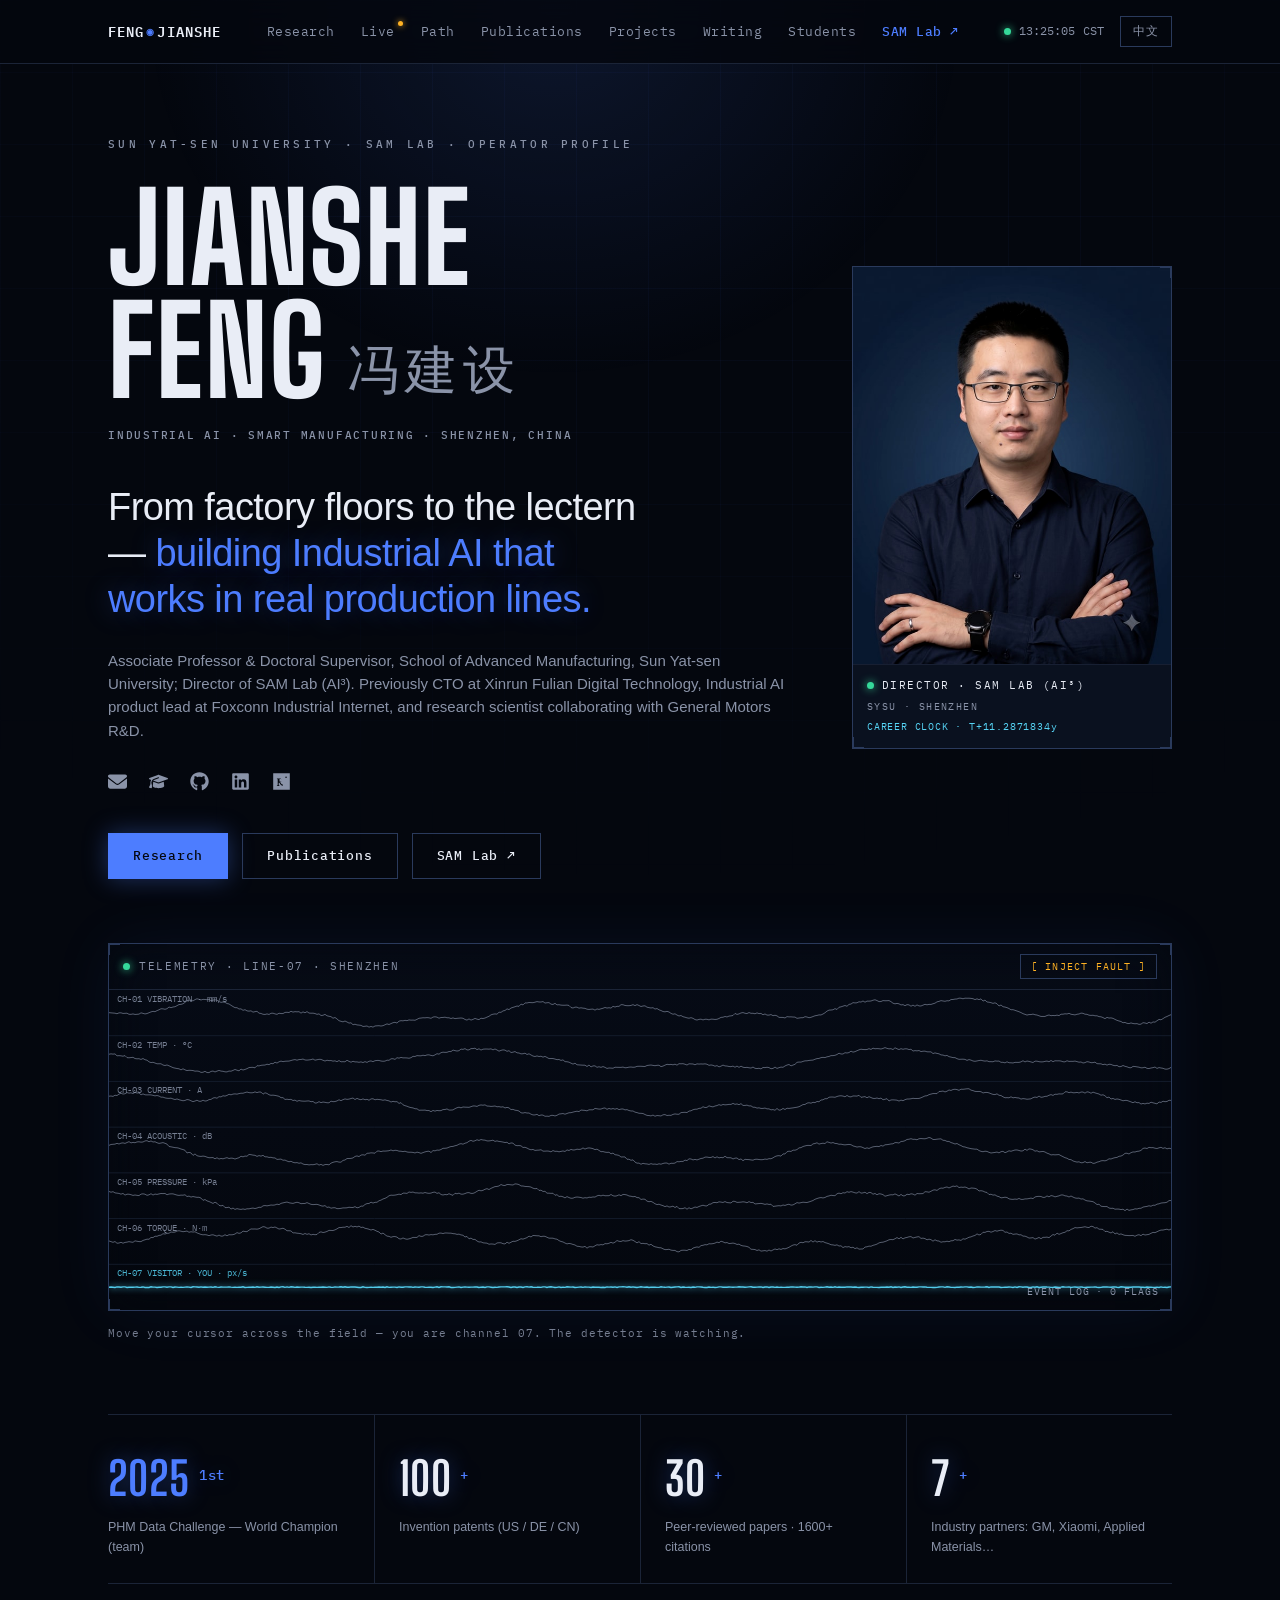
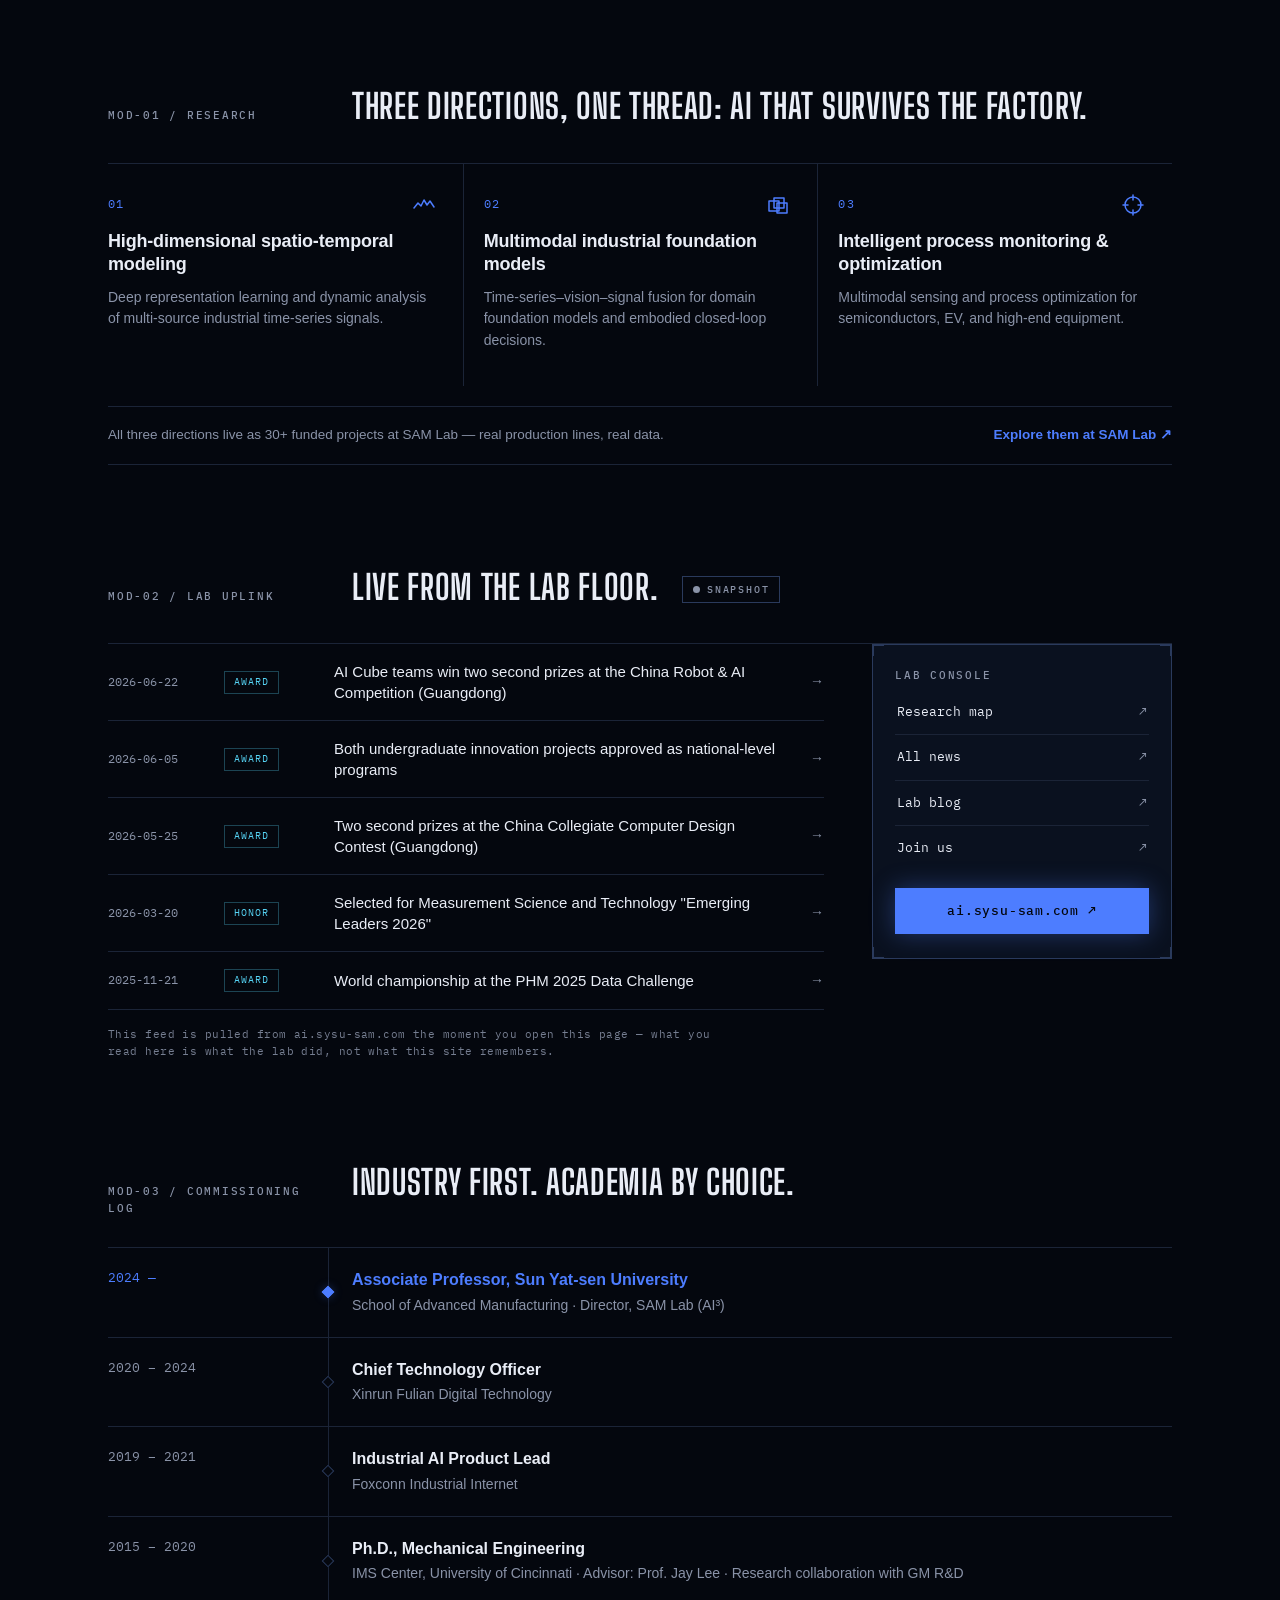
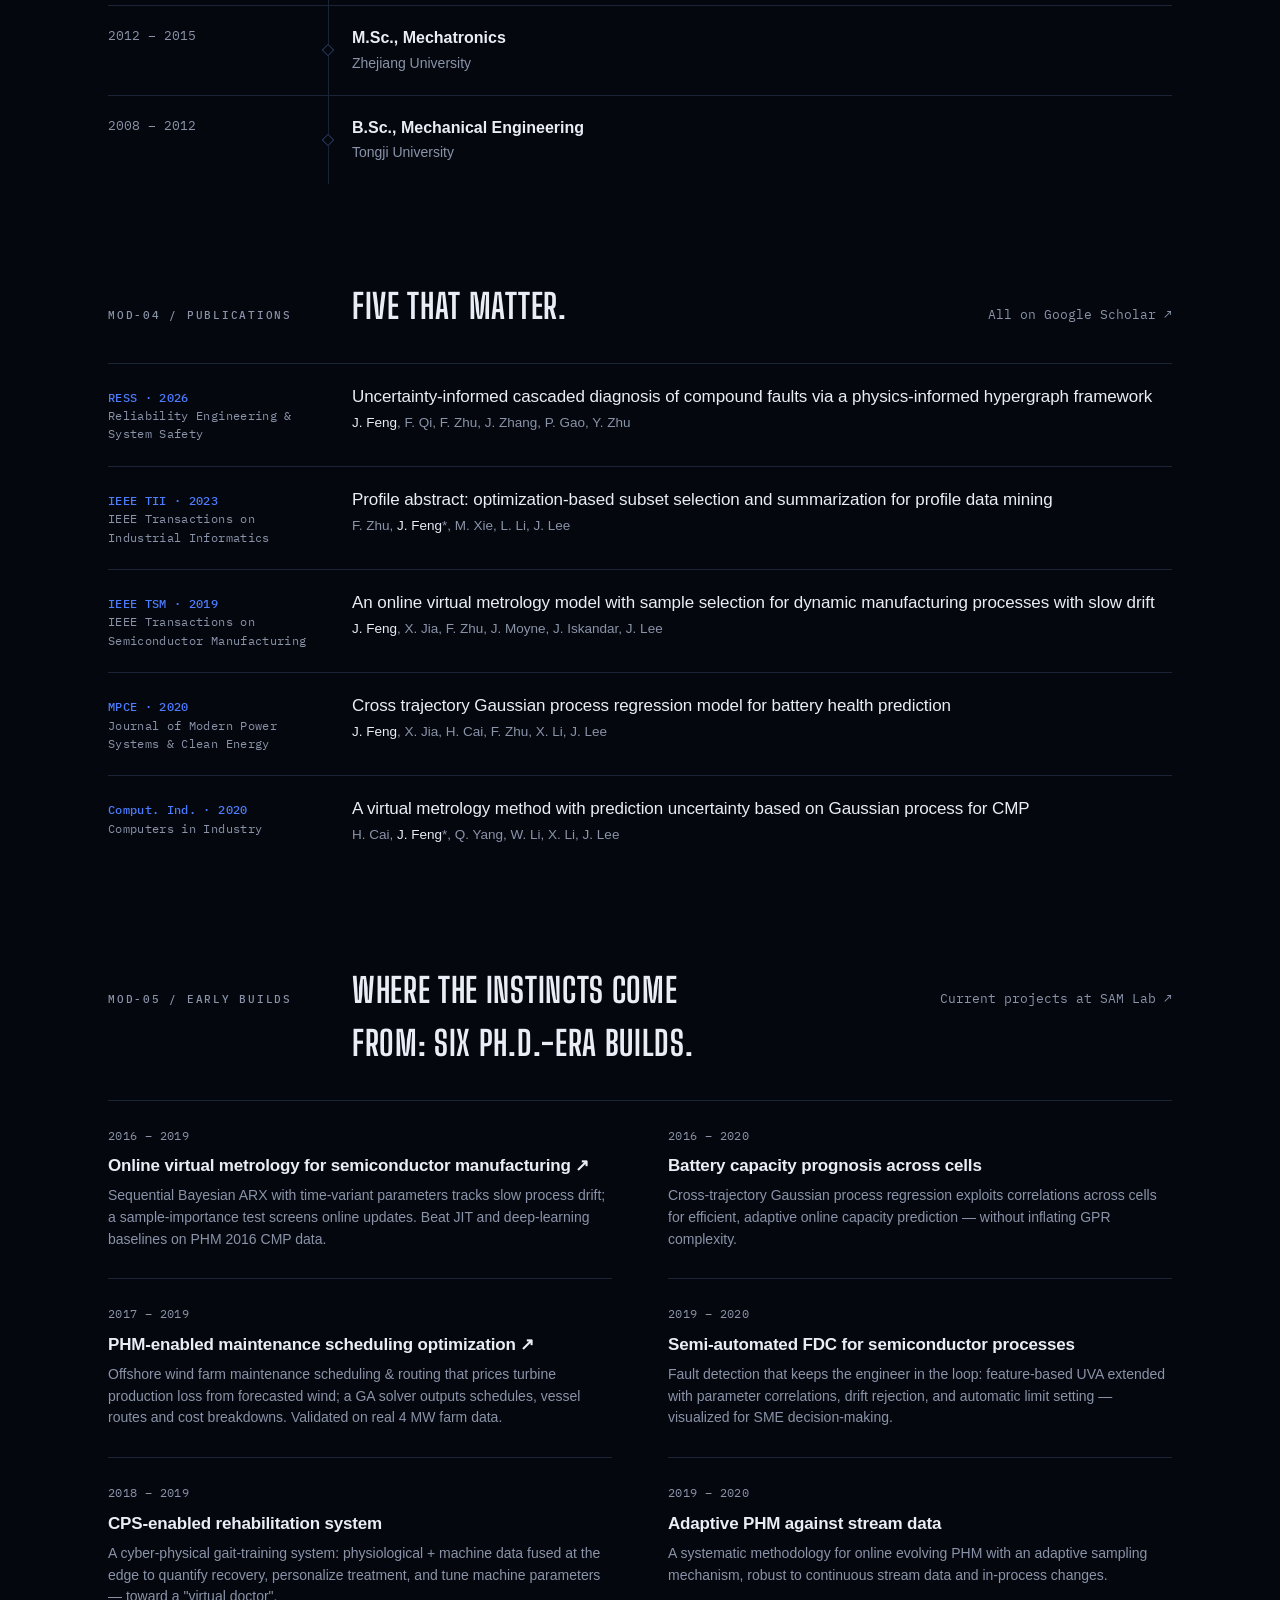
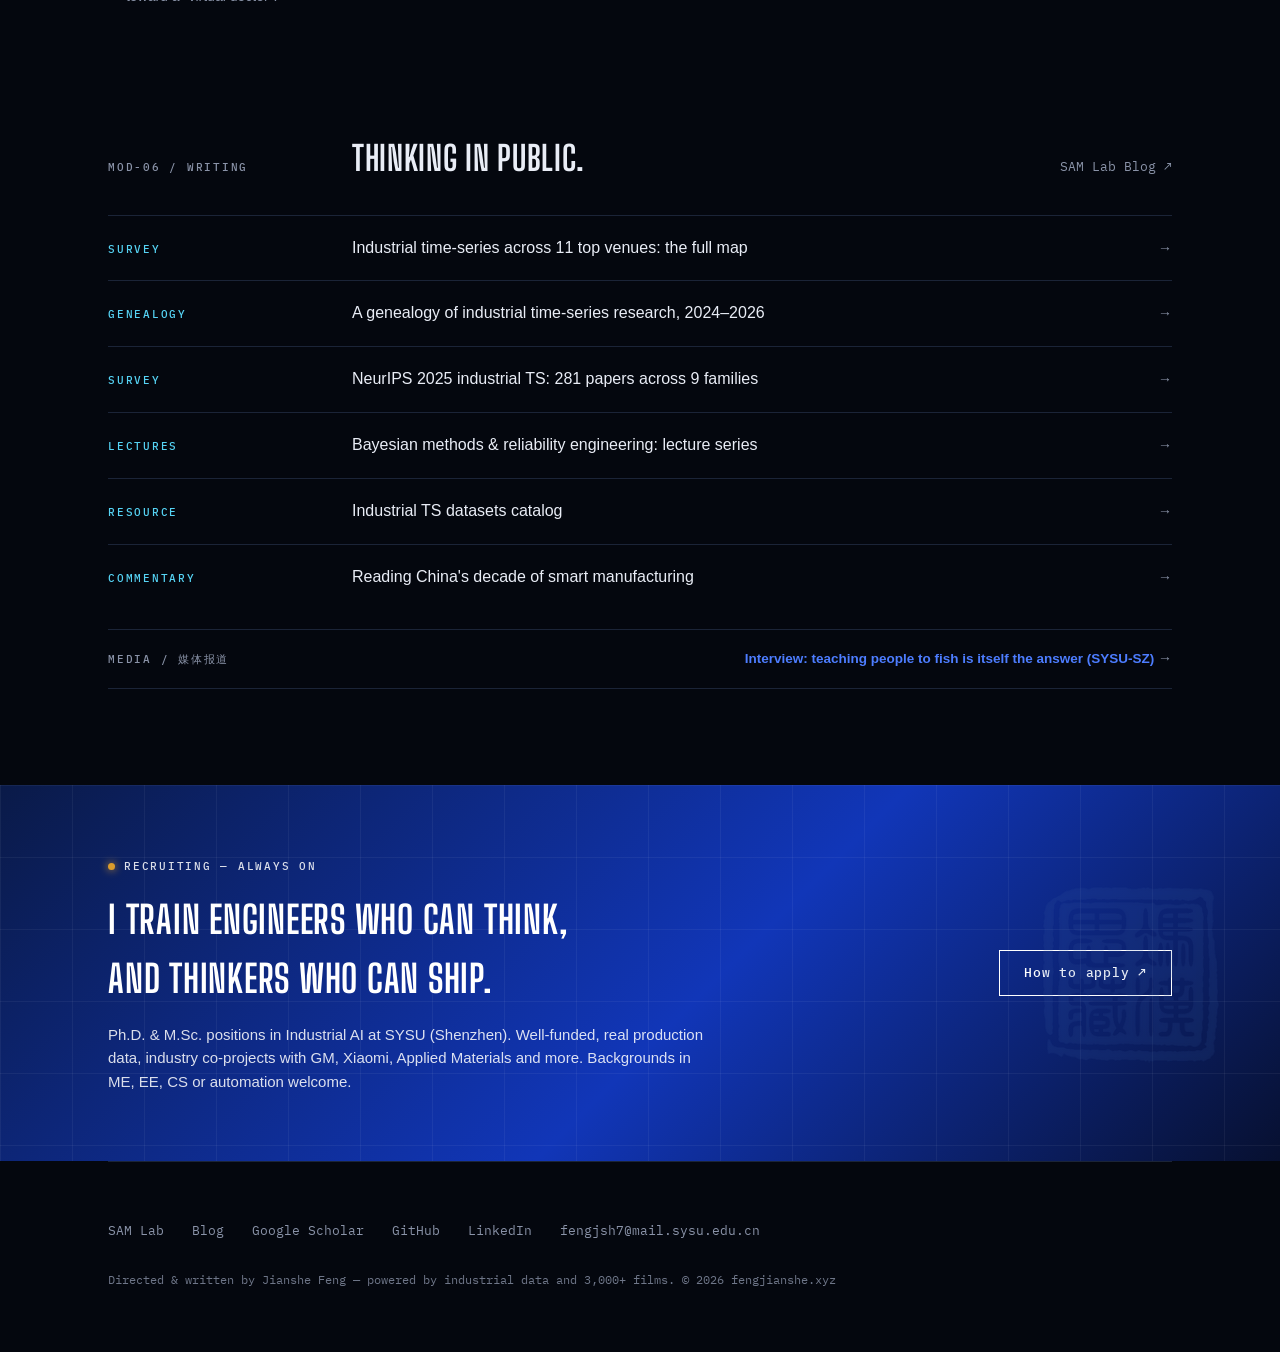
==== commit a249a934: "deploy: JiansheFengRe/fengjianshe.xyz@38a962acbdde6445f11f45a31451dca744276458" ====
--- a/index.html
+++ b/index.html
@@ -1 +1,4 @@
-<!DOCTYPE html><html lang="en" data-astro-cid-5hce7sga> <head><meta charset="utf-8"><meta name="viewport" content="width=device-width, initial-scale=1"><meta name="theme-color" content="#0a0b0e"><link rel="preconnect" href="https://fonts.googleapis.com"><link rel="preconnect" href="https://fonts.gstatic.com" crossorigin><link href="https://fonts.googleapis.com/css2?family=Anton&display=swap" rel="stylesheet"><title>Jianshe Feng 冯建设 — Industrial AI, Sun Yat-sen University</title><meta name="description" content="Associate Professor at SYSU School of Advanced Manufacturing; Director of SAM Lab (AI³). From factory floors to the lectern — building Industrial AI that works in real production lines."><meta name="author" content="Jianshe Feng"><link rel="alternate" hreflang="en" href="https://fengjianshe.xyz/"><link rel="alternate" hreflang="zh-CN" href="https://fengjianshe.xyz/zh/"><link rel="canonical" href="https://fengjianshe.xyz/"><link rel="icon" href="/icon-32.png" type="image/png" sizes="32x32"><link rel="apple-touch-icon" href="/icon-192.png"><meta property="og:title" content="Jianshe Feng 冯建设 — Industrial AI, Sun Yat-sen University"><meta property="og:description" content="Associate Professor at SYSU School of Advanced Manufacturing; Director of SAM Lab (AI³). From factory floors to the lectern — building Industrial AI that works in real production lines."><meta property="og:type" content="profile"><link rel="stylesheet" href="/_astro/index.vmsCVomZ.css"></head> <body data-astro-cid-5hce7sga> <div class="topbar" data-astro-cid-5hce7sga> <div class="wrap" data-astro-cid-5hce7sga> <nav data-astro-cid-5hce7sga> <a class="logo" href="/" data-astro-cid-5hce7sga>FENG<span data-astro-cid-5hce7sga>.</span>JIANSHE</a> <ul data-astro-cid-5hce7sga> <li data-astro-cid-5hce7sga><a href="#research" data-astro-cid-5hce7sga>Research</a></li> <li data-astro-cid-5hce7sga><a href="#path" data-astro-cid-5hce7sga>Path</a></li> <li data-astro-cid-5hce7sga><a href="#pubs" data-astro-cid-5hce7sga>Publications</a></li> <li data-astro-cid-5hce7sga><a href="#projects" data-astro-cid-5hce7sga>Projects</a></li> <li data-astro-cid-5hce7sga><a href="#writing" data-astro-cid-5hce7sga>Writing</a></li> <li data-astro-cid-5hce7sga><a href="#students" data-astro-cid-5hce7sga>Students</a></li> <li data-astro-cid-5hce7sga><a class="lab" href="https://ai.sysu-sam.com/" data-astro-cid-5hce7sga>SAM Lab ↗</a></li> </ul> <a class="lang-btn" href="/zh/" data-astro-cid-5hce7sga>中文</a> </nav> </div> </div>  <div class="wrap" data-astro-cid-xhaoqxbd> <header class="hero" data-astro-cid-xhaoqxbd> <div class="hero-grid" data-astro-cid-xhaoqxbd> <div class="hero-main" data-astro-cid-xhaoqxbd> <div class="presents" data-astro-cid-xhaoqxbd>SUN YAT-SEN UNIVERSITY · SAM LAB PRESENTS</div> <h1 data-astro-cid-xhaoqxbd> Jianshe Feng<span class="cn" data-astro-cid-xhaoqxbd>冯建设</span> </h1> <div class="kicker label" data-astro-cid-xhaoqxbd>Industrial AI · Smart Manufacturing · Shenzhen, China</div> <p class="thesis" data-astro-cid-xhaoqxbd>From factory floors to the lectern — <em data-astro-cid-xhaoqxbd>building Industrial AI that works in real production lines.</em></p> <p class="sub" data-astro-cid-xhaoqxbd>Associate Professor &amp; Doctoral Supervisor, School of Advanced Manufacturing, Sun Yat-sen University; Director of SAM Lab (AI³). Previously CTO at Xinrun Fulian Digital Technology, Industrial AI product lead at Foxconn Industrial Internet, and research scientist collaborating with General Motors R&amp;D.</p> <div class="social" data-astro-cid-dv46nlzh> <a href="mailto:fengjsh7@mail.sysu.edu.cn" title="Email" aria-label="Email" data-astro-cid-dv46nlzh> <svg viewBox="0 0 512 512" aria-hidden="true" data-astro-cid-dv46nlzh><path fill="currentColor" d="M48 64C21.5 64 0 85.5 0 112c0 15.1 7.1 29.3 19.2 38.4L236.8 313.6c11.4 8.5 27 8.5 38.4 0L492.8 150.4c12.1-9.1 19.2-23.3 19.2-38.4c0-26.5-21.5-48-48-48L48 64zM0 176L0 384c0 35.3 28.7 64 64 64l384 0c35.3 0 64-28.7 64-64l0-208L294.4 339.2c-22.8 17.1-54 17.1-76.8 0L0 176z" data-astro-cid-dv46nlzh></path></svg>     </a><a href="https://scholar.google.com/citations?hl=en&user=izHfXdgAAAAJ" title="Google Scholar" aria-label="Google Scholar" data-astro-cid-dv46nlzh>  <svg viewBox="0 0 640 512" aria-hidden="true" data-astro-cid-dv46nlzh><path fill="currentColor" d="M320 32c-8.1 0-16.1 1.4-23.7 4.1L15.8 137.4C6.3 140.9 0 149.9 0 160s6.3 19.1 15.8 22.6l57.9 20.9C57.3 229.3 48 259.8 48 291.9l0 28.1c0 28.4-10.8 57.7-22.3 80.8c-6.5 13-13.9 25.8-22.5 37.6C0 442.7-.9 448.3 .9 453.4s6 8.9 11.2 10.2l64 16c4.2 1.1 8.7 .3 12.4-2s6.3-6.1 7.1-10.4c8.6-42.8 4.3-81.2-2.1-108.7C90.3 344.3 86 329.8 80 316.5l0-24.6c0-30.2 10.2-58.7 27.9-81.5c12.9-15.5 29.6-28 49.2-35.7l157-61.7c8.2-3.2 17.5 .8 20.7 9s-.8 17.5-9 20.7l-157 61.7c-12.4 4.9-23.3 12.4-32.2 21.6l159.6 57.6c7.6 2.7 15.6 4.1 23.7 4.1s16.1-1.4 23.7-4.1L624.2 182.6c9.5-3.4 15.8-12.5 15.8-22.6s-6.3-19.1-15.8-22.6L343.7 36.1C336.1 33.4 328.1 32 320 32zM128 408c0 35.3 86 72 192 72s192-36.7 192-72L496.7 262.6 354.5 314c-11.1 4-22.8 6-34.5 6s-23.5-2-34.5-6L143.3 262.6 128 408z" data-astro-cid-dv46nlzh></path></svg>    </a><a href="https://github.com/fengjianshe" title="GitHub" aria-label="GitHub" data-astro-cid-dv46nlzh>   <svg viewBox="0 0 496 512" aria-hidden="true" data-astro-cid-dv46nlzh><path fill="currentColor" d="M165.9 397.4c0 2-2.3 3.6-5.2 3.6-3.3 .3-5.6-1.3-5.6-3.6 0-2 2.3-3.6 5.2-3.6 3-.3 5.6 1.3 5.6 3.6zm-31.1-4.5c-.7 2 1.3 4.3 4.3 4.9 2.6 1 5.6 0 6.2-2s-1.3-4.3-4.3-5.2c-2.6-.7-5.5 .3-6.2 2.3zm44.2-1.7c-2.9 .7-4.9 2.6-4.6 4.9 .3 2 2.9 3.3 5.9 2.6 2.9-.7 4.9-2.6 4.6-4.6-.3-1.9-3-3.2-5.9-2.9zM244.8 8C106.1 8 0 113.3 0 252c0 110.9 69.8 205.8 169.5 239.2 12.8 2.3 17.3-5.6 17.3-12.1 0-6.2-.3-40.4-.3-61.4 0 0-70 15-84.7-29.8 0 0-11.4-29.1-27.8-36.6 0 0-22.9-15.7 1.6-15.4 0 0 24.9 2 38.6 25.8 21.9 38.6 58.6 27.5 72.9 20.9 2.3-16 8.8-27.1 16-33.7-55.9-6.2-112.3-14.3-112.3-110.5 0-27.5 7.6-41.3 23.6-58.9-2.6-6.5-11.1-33.3 2.6-67.9 20.9-6.5 69 27 69 27 20-5.6 41.5-8.5 62.8-8.5s42.8 2.9 62.8 8.5c0 0 48.1-33.6 69-27 13.7 34.7 5.2 61.4 2.6 67.9 16 17.7 25.8 31.5 25.8 58.9 0 96.5-58.9 104.2-114.8 110.5 9.2 7.9 17 22.9 17 46.4 0 33.7-.3 75.4-.3 83.6 0 6.5 4.6 14.4 17.3 12.1C428.2 457.8 496 362.9 496 252 496 113.3 383.5 8 244.8 8z" data-astro-cid-dv46nlzh></path></svg>   </a><a href="https://www.linkedin.com/in/jianshe-feng-096644a1/" title="LinkedIn" aria-label="LinkedIn" data-astro-cid-dv46nlzh>    <svg viewBox="0 0 448 512" aria-hidden="true" data-astro-cid-dv46nlzh><path fill="currentColor" d="M416 32H31.9C14.3 32 0 46.5 0 64.3v383.4C0 465.5 14.3 480 31.9 480H416c17.6 0 32-14.5 32-32.3V64.3c0-17.8-14.4-32.3-32-32.3zM135.4 416H69V202.2h66.5V416zm-33.2-243c-21.3 0-38.5-17.3-38.5-38.5S80.9 96 102.2 96c21.2 0 38.5 17.3 38.5 38.5 0 21.3-17.2 38.5-38.5 38.5zm282.1 243h-66.4V312c0-24.8-.5-56.7-34.5-56.7-34.6 0-39.9 27-39.9 54.9V416h-66.4V202.2h63.7v29.2h.9c8.9-16.8 30.6-34.5 62.9-34.5 67.2 0 79.7 44.3 79.7 101.9V416z" data-astro-cid-dv46nlzh></path></svg>  </a><a href="https://www.researchgate.net/profile/Jianshe_Feng" title="ResearchGate" aria-label="ResearchGate" data-astro-cid-dv46nlzh>     <svg viewBox="0 0 448 512" aria-hidden="true" data-astro-cid-dv46nlzh><path fill="currentColor" d="M0 32v448h448V32H0zm262.2 334.4c-6.6 3-33.2 6-50-14.2-9.2-10.6-25.3-33.3-42.2-63.6-8.9 0-14.7 0-21.4-.6v46.4c0 23.5 2.8 27.1 23.1 29.6v11.9h-70.9v-11.9c17.5-2.5 21.1-5.5 21.1-29.6V213.9c0-24.2-2.8-25.7-21.1-28.2v-12.2h67.5c39.7 0 58.6 15.8 58.6 47.8 0 26.3-16.9 42.9-39.7 48.9 5.8 10.6 19.7 32.8 29.6 46.4 11.9 16.1 18.9 19.7 26.7 22.5l18.7-1.9zM227.6 224.2c0-25.6-16.4-36.4-41.9-36.4-3.9 0-8.3 .3-11.1 .8-3.1 .6-4.4 2.8-4.4 8.9v60.5c4.7 .6 8.9 .8 13.9 .8 28.3 0 43.5-12.5 43.5-34.6zm140.8-82.7c0 12.2-9.4 21.7-21.7 21.7s-21.7-9.4-21.7-21.7 9.4-21.7 21.7-21.7 21.7 9.5 21.7 21.7z" data-astro-cid-dv46nlzh></path></svg> </a> </div>  <div class="cta-row" data-astro-cid-xhaoqxbd> <a class="cta primary" href="#research" data-astro-cid-xhaoqxbd>Research</a> <a class="cta" href="#pubs" data-astro-cid-xhaoqxbd>Publications</a> <a class="cta" href="https://ai.sysu-sam.com/" data-astro-cid-xhaoqxbd>SAM Lab ↗</a> </div> </div> <div class="portrait" data-astro-cid-xhaoqxbd> <img src="/portrait.jpg" width="600" height="750" alt="Portrait of Jianshe Feng" data-astro-cid-xhaoqxbd> </div> </div> <div class="screen" data-astro-cid-xhaoqxbd> <svg class="signal" viewBox="0 0 1080 90" preserveAspectRatio="none" aria-hidden="true" data-astro-cid-xhaoqxbd> <polyline class="ch" points="0,18 18,15 36,20 54,14 72,19 90,16 108,21 126,15 144,18 162,13 180,19 198,16 216,20 234,15 252,18 270,14 288,19 306,17 324,15 342,19 360,16 378,14 396,18 414,17 432,15 450,19 468,16 486,18 504,15 522,17" data-astro-cid-xhaoqxbd></polyline> <polyline class="ch" points="0,32 20,34 40,30 60,33 80,29 100,34 120,31 140,35 160,30 180,33 200,29 220,34 240,31 260,33 280,30 300,34 320,31 340,29 360,33 380,31 400,34 420,30 440,33 460,31 480,34 500,30 520,32 540,31" data-astro-cid-xhaoqxbd></polyline> <polyline class="ch" points="0,52 22,48 44,54 66,47 88,53 110,49 132,55 154,48 176,52 198,47 220,54 242,49 264,52 286,48 308,53 330,49 352,54 374,48 396,52 418,49 440,53 462,48 484,52 506,49 528,53 550,48" data-astro-cid-xhaoqxbd></polyline> <polyline class="ch" points="0,68 24,71 48,66 72,72 96,67 120,73 144,68 168,71 192,66 216,72 240,68 264,71 288,66 312,73 336,68 360,71 384,66 408,72 432,68 456,71 480,67 504,72 528,68 552,71" data-astro-cid-xhaoqxbd></polyline> <polyline class="ch trend" points="0,58 25,55 50,56 75,52 100,53 125,49 150,50 175,46 200,47 225,43 250,44 275,40 300,41 325,37 350,38 375,34 400,35 425,31 450,32 475,28 500,29 525,25" data-astro-cid-xhaoqxbd></polyline> <polyline class="ch ikb-ch" points="560,30 578,32 596,28 614,31 632,29 650,33 668,30 686,32 704,28 722,60 740,10 758,29 776,31 794,28 812,32 830,29 848,31 866,28 884,32 902,30 920,29 938,31 956,28 974,30 992,29 1010,31 1028,29 1046,30 1064,29 1080,30" data-astro-cid-xhaoqxbd></polyline> <rect class="spike" x="738" y="8" width="4" height="4" data-astro-cid-xhaoqxbd></rect> </svg> <div class="screen-tag" data-astro-cid-xhaoqxbd>CH-06 · ANOMALY DETECTED</div> </div> </header> <div class="proof" data-astro-cid-xhaoqxbd> <div data-astro-cid-xhaoqxbd> <div class="num" data-astro-cid-xhaoqxbd>2025<sup data-astro-cid-xhaoqxbd>&nbsp;1st</sup></div> <div class="cap" data-astro-cid-xhaoqxbd>PHM Data Challenge — World Champion (team)</div> </div><div data-astro-cid-xhaoqxbd> <div class="num" data-astro-cid-xhaoqxbd>100<sup data-astro-cid-xhaoqxbd>&nbsp;+</sup></div> <div class="cap" data-astro-cid-xhaoqxbd>Invention patents (US / DE / CN)</div> </div><div data-astro-cid-xhaoqxbd> <div class="num" data-astro-cid-xhaoqxbd>30<sup data-astro-cid-xhaoqxbd>&nbsp;+</sup></div> <div class="cap" data-astro-cid-xhaoqxbd>Peer-reviewed papers · 1600+ citations</div> </div><div data-astro-cid-xhaoqxbd> <div class="num" data-astro-cid-xhaoqxbd>7<sup data-astro-cid-xhaoqxbd>&nbsp;+</sup></div> <div class="cap" data-astro-cid-xhaoqxbd>Industry partners: GM, Xiaomi, Applied Materials…</div> </div> </div> <section id="research" data-astro-cid-xhaoqxbd> <div class="sec-head" data-astro-cid-xhaoqxbd> <div class="label" data-astro-cid-xhaoqxbd>CHAPTER <span class="chno">01</span> — RESEARCH</div> <h2 data-astro-cid-xhaoqxbd>Three directions, one thread: AI that survives the factory.</h2> </div> <hr class="rule" data-astro-cid-xhaoqxbd> <div class="research" data-astro-cid-xhaoqxbd> <article data-astro-cid-xhaoqxbd> <div class="idx-row" data-astro-cid-xhaoqxbd> <div class="idx" data-astro-cid-xhaoqxbd>01</div> <svg class="ricon" viewBox="0 0 22 22" aria-hidden="true" data-astro-cid-xhaoqxbd> <polyline points="1,14 5,9 8,12 11,6 14,11 17,7 21,13" data-astro-cid-xhaoqxbd></polyline> </svg>   </div> <h3 data-astro-cid-xhaoqxbd>High-dimensional spatio-temporal modeling</h3> <p data-astro-cid-xhaoqxbd>Deep representation learning and dynamic analysis of multi-source industrial time-series signals.</p> </article><article data-astro-cid-xhaoqxbd> <div class="idx-row" data-astro-cid-xhaoqxbd> <div class="idx" data-astro-cid-xhaoqxbd>02</div>  <svg class="ricon" viewBox="0 0 22 22" aria-hidden="true" data-astro-cid-xhaoqxbd> <rect x="2" y="7" width="10" height="10" data-astro-cid-xhaoqxbd></rect> <rect x="7" y="4" width="10" height="10" data-astro-cid-xhaoqxbd></rect> <rect x="10" y="9" width="10" height="10" data-astro-cid-xhaoqxbd></rect> </svg>  </div> <h3 data-astro-cid-xhaoqxbd>Multimodal industrial foundation models</h3> <p data-astro-cid-xhaoqxbd>Time-series–vision–signal fusion for domain foundation models and embodied closed-loop decisions.</p> </article><article data-astro-cid-xhaoqxbd> <div class="idx-row" data-astro-cid-xhaoqxbd> <div class="idx" data-astro-cid-xhaoqxbd>03</div>   <svg class="ricon" viewBox="0 0 22 22" aria-hidden="true" data-astro-cid-xhaoqxbd> <circle cx="11" cy="11" r="8" data-astro-cid-xhaoqxbd></circle> <line x1="11" y1="1" x2="11" y2="6" data-astro-cid-xhaoqxbd></line> <line x1="11" y1="16" x2="11" y2="21" data-astro-cid-xhaoqxbd></line> <line x1="1" y1="11" x2="6" y2="11" data-astro-cid-xhaoqxbd></line> <line x1="16" y1="11" x2="21" y2="11" data-astro-cid-xhaoqxbd></line> </svg> </div> <h3 data-astro-cid-xhaoqxbd>Intelligent process monitoring &amp; optimization</h3> <p data-astro-cid-xhaoqxbd>Multimodal sensing and process optimization for semiconductors, EV, and high-end equipment.</p> </article> </div> <div class="lab-note" data-astro-cid-xhaoqxbd> <p data-astro-cid-xhaoqxbd>All three directions live as 30+ funded projects at SAM Lab — real production lines, real data.</p> <a href="https://ai.sysu-sam.com/research/" data-astro-cid-xhaoqxbd>Explore them at SAM Lab ↗</a> </div> </section> <section id="path" data-astro-cid-xhaoqxbd> <div class="sec-head" data-astro-cid-xhaoqxbd> <div class="label" data-astro-cid-xhaoqxbd>CHAPTER <span class="chno">02</span> — PATH</div> <h2 data-astro-cid-xhaoqxbd>Industry first. Academia by choice.</h2> </div> <hr class="rule" data-astro-cid-xhaoqxbd> <ul class="timeline" data-astro-cid-xhaoqxbd> <li class="now" data-astro-cid-xhaoqxbd> <div class="yr" data-astro-cid-xhaoqxbd>2024 —</div> <div class="what" data-astro-cid-xhaoqxbd> <b data-astro-cid-xhaoqxbd>Associate Professor, Sun Yat-sen University</b> <span class="org" data-astro-cid-xhaoqxbd>School of Advanced Manufacturing · Director, SAM Lab (AI³)</span> </div> </li><li data-astro-cid-xhaoqxbd> <div class="yr" data-astro-cid-xhaoqxbd>2020 – 2024</div> <div class="what" data-astro-cid-xhaoqxbd> <b data-astro-cid-xhaoqxbd>Chief Technology Officer</b> <span class="org" data-astro-cid-xhaoqxbd>Xinrun Fulian Digital Technology</span> </div> </li><li data-astro-cid-xhaoqxbd> <div class="yr" data-astro-cid-xhaoqxbd>2019 – 2021</div> <div class="what" data-astro-cid-xhaoqxbd> <b data-astro-cid-xhaoqxbd>Industrial AI Product Lead</b> <span class="org" data-astro-cid-xhaoqxbd>Foxconn Industrial Internet</span> </div> </li><li data-astro-cid-xhaoqxbd> <div class="yr" data-astro-cid-xhaoqxbd>2015 – 2020</div> <div class="what" data-astro-cid-xhaoqxbd> <b data-astro-cid-xhaoqxbd>Ph.D., Mechanical Engineering</b> <span class="org" data-astro-cid-xhaoqxbd>IMS Center, University of Cincinnati · Advisor: Prof. Jay Lee · Research collaboration with GM R&amp;D</span> </div> </li><li data-astro-cid-xhaoqxbd> <div class="yr" data-astro-cid-xhaoqxbd>2012 – 2015</div> <div class="what" data-astro-cid-xhaoqxbd> <b data-astro-cid-xhaoqxbd>M.Sc., Mechatronics</b> <span class="org" data-astro-cid-xhaoqxbd>Zhejiang University</span> </div> </li><li data-astro-cid-xhaoqxbd> <div class="yr" data-astro-cid-xhaoqxbd>2008 – 2012</div> <div class="what" data-astro-cid-xhaoqxbd> <b data-astro-cid-xhaoqxbd>B.Sc., Mechanical Engineering</b> <span class="org" data-astro-cid-xhaoqxbd>Tongji University</span> </div> </li> </ul> </section> <section id="pubs" data-astro-cid-xhaoqxbd> <div class="sec-head" data-astro-cid-xhaoqxbd> <div class="label" data-astro-cid-xhaoqxbd>CHAPTER <span class="chno">03</span> — PUBLICATIONS</div> <h2 data-astro-cid-xhaoqxbd>Five that matter.</h2> <a class="more" href="https://scholar.google.com/citations?hl=en&user=izHfXdgAAAAJ" data-astro-cid-xhaoqxbd>All on Google Scholar ↗</a> </div> <hr class="rule" data-astro-cid-xhaoqxbd> <ul class="pubs" data-astro-cid-xhaoqxbd> <li data-astro-cid-xhaoqxbd> <div class="venue" data-astro-cid-xhaoqxbd><b data-astro-cid-xhaoqxbd>RESS · 2026</b>Reliability Engineering &amp; System Safety</div> <div data-astro-cid-xhaoqxbd> <h3 data-astro-cid-xhaoqxbd>Uncertainty-informed cascaded diagnosis of compound faults via a physics-informed hypergraph framework</h3> <div class="auth" data-astro-cid-xhaoqxbd><u>J. Feng</u>, F. Qi, F. Zhu, J. Zhang, P. Gao, Y. Zhu</div> </div> </li><li data-astro-cid-xhaoqxbd> <div class="venue" data-astro-cid-xhaoqxbd><b data-astro-cid-xhaoqxbd>IEEE TII · 2023</b>IEEE Transactions on Industrial Informatics</div> <div data-astro-cid-xhaoqxbd> <h3 data-astro-cid-xhaoqxbd>Profile abstract: optimization-based subset selection and summarization for profile data mining</h3> <div class="auth" data-astro-cid-xhaoqxbd>F. Zhu, <u>J. Feng</u>*, M. Xie, L. Li, J. Lee</div> </div> </li><li data-astro-cid-xhaoqxbd> <div class="venue" data-astro-cid-xhaoqxbd><b data-astro-cid-xhaoqxbd>IEEE TSM · 2019</b>IEEE Transactions on Semiconductor Manufacturing</div> <div data-astro-cid-xhaoqxbd> <h3 data-astro-cid-xhaoqxbd>An online virtual metrology model with sample selection for dynamic manufacturing processes with slow drift</h3> <div class="auth" data-astro-cid-xhaoqxbd><u>J. Feng</u>, X. Jia, F. Zhu, J. Moyne, J. Iskandar, J. Lee</div> </div> </li><li data-astro-cid-xhaoqxbd> <div class="venue" data-astro-cid-xhaoqxbd><b data-astro-cid-xhaoqxbd>MPCE · 2020</b>Journal of Modern Power Systems &amp; Clean Energy</div> <div data-astro-cid-xhaoqxbd> <h3 data-astro-cid-xhaoqxbd>Cross trajectory Gaussian process regression model for battery health prediction</h3> <div class="auth" data-astro-cid-xhaoqxbd><u>J. Feng</u>, X. Jia, H. Cai, F. Zhu, X. Li, J. Lee</div> </div> </li><li data-astro-cid-xhaoqxbd> <div class="venue" data-astro-cid-xhaoqxbd><b data-astro-cid-xhaoqxbd>Comput. Ind. · 2020</b>Computers in Industry</div> <div data-astro-cid-xhaoqxbd> <h3 data-astro-cid-xhaoqxbd>A virtual metrology method with prediction uncertainty based on Gaussian process for CMP</h3> <div class="auth" data-astro-cid-xhaoqxbd>H. Cai, <u>J. Feng</u>*, Q. Yang, W. Li, X. Li, J. Lee</div> </div> </li> </ul> </section> <section id="projects" data-astro-cid-xhaoqxbd> <div class="sec-head" data-astro-cid-xhaoqxbd> <div class="label" data-astro-cid-xhaoqxbd>CHAPTER <span class="chno">04</span> — PROJECTS</div> <h2 data-astro-cid-xhaoqxbd>Where the instincts come from: six Ph.D.-era builds.</h2> <a class="more" href="https://ai.sysu-sam.com/research/" data-astro-cid-xhaoqxbd>Current projects at SAM Lab ↗</a> </div> <hr class="rule" data-astro-cid-xhaoqxbd> <div class="projects" data-astro-cid-xhaoqxbd> <article data-astro-cid-xhaoqxbd> <div class="yr" data-astro-cid-xhaoqxbd>2016 – 2019</div> <h3 data-astro-cid-xhaoqxbd><a href="https://ieeexplore.ieee.org/document/8845673" data-astro-cid-xhaoqxbd>Online virtual metrology for semiconductor manufacturing ↗</a></h3> <p data-astro-cid-xhaoqxbd>Sequential Bayesian ARX with time-variant parameters tracks slow process drift; a sample-importance test screens online updates. Beat JIT and deep-learning baselines on PHM 2016 CMP data.</p> </article><article data-astro-cid-xhaoqxbd> <div class="yr" data-astro-cid-xhaoqxbd>2016 – 2020</div> <h3 data-astro-cid-xhaoqxbd>Battery capacity prognosis across cells</h3> <p data-astro-cid-xhaoqxbd>Cross-trajectory Gaussian process regression exploits correlations across cells for efficient, adaptive online capacity prediction — without inflating GPR complexity.</p> </article><article data-astro-cid-xhaoqxbd> <div class="yr" data-astro-cid-xhaoqxbd>2017 – 2019</div> <h3 data-astro-cid-xhaoqxbd><a href="https://www.researchgate.net/publication/336663228" data-astro-cid-xhaoqxbd>PHM-enabled maintenance scheduling optimization ↗</a></h3> <p data-astro-cid-xhaoqxbd>Offshore wind farm maintenance scheduling &amp; routing that prices turbine production loss from forecasted wind; a GA solver outputs schedules, vessel routes and cost breakdowns. Validated on real 4 MW farm data.</p> </article><article data-astro-cid-xhaoqxbd> <div class="yr" data-astro-cid-xhaoqxbd>2019 – 2020</div> <h3 data-astro-cid-xhaoqxbd>Semi-automated FDC for semiconductor processes</h3> <p data-astro-cid-xhaoqxbd>Fault detection that keeps the engineer in the loop: feature-based UVA extended with parameter correlations, drift rejection, and automatic limit setting — visualized for SME decision-making.</p> </article><article data-astro-cid-xhaoqxbd> <div class="yr" data-astro-cid-xhaoqxbd>2018 – 2019</div> <h3 data-astro-cid-xhaoqxbd>CPS-enabled rehabilitation system</h3> <p data-astro-cid-xhaoqxbd>A cyber-physical gait-training system: physiological + machine data fused at the edge to quantify recovery, personalize treatment, and tune machine parameters — toward a &quot;virtual doctor&quot;.</p> </article><article data-astro-cid-xhaoqxbd> <div class="yr" data-astro-cid-xhaoqxbd>2019 – 2020</div> <h3 data-astro-cid-xhaoqxbd>Adaptive PHM against stream data</h3> <p data-astro-cid-xhaoqxbd>A systematic methodology for online evolving PHM with an adaptive sampling mechanism, robust to continuous stream data and in-process changes.</p> </article> </div> </section> <section id="writing" data-astro-cid-xhaoqxbd> <div class="sec-head" data-astro-cid-xhaoqxbd> <div class="label" data-astro-cid-xhaoqxbd>CHAPTER <span class="chno">05</span> — WRITING</div> <h2 data-astro-cid-xhaoqxbd>Thinking in public.</h2> <a class="more" href="https://blog.sysu-sam.com/" data-astro-cid-xhaoqxbd>SAM Lab Blog ↗</a> </div> <hr class="rule" data-astro-cid-xhaoqxbd> <ul class="writing" data-astro-cid-xhaoqxbd> <li data-astro-cid-xhaoqxbd> <a href="https://blog.sysu-sam.com/@fengjianshe/multi-venue-industrial-ts-overview" data-astro-cid-xhaoqxbd> <span class="kind label" data-astro-cid-xhaoqxbd>Survey</span> <span class="t" data-astro-cid-xhaoqxbd>Industrial time-series across 11 top venues: the full map</span> <span class="arrow" data-astro-cid-xhaoqxbd>→</span> </a> </li><li data-astro-cid-xhaoqxbd> <a href="https://blog.sysu-sam.com/@fengjianshe/industrial-ts-genealogy-ebook-2024-2026" data-astro-cid-xhaoqxbd> <span class="kind label" data-astro-cid-xhaoqxbd>Genealogy</span> <span class="t" data-astro-cid-xhaoqxbd>A genealogy of industrial time-series research, 2024–2026</span> <span class="arrow" data-astro-cid-xhaoqxbd>→</span> </a> </li><li data-astro-cid-xhaoqxbd> <a href="https://blog.sysu-sam.com/@fengjianshe/neurips2025-industrial-ts-map" data-astro-cid-xhaoqxbd> <span class="kind label" data-astro-cid-xhaoqxbd>Survey</span> <span class="t" data-astro-cid-xhaoqxbd>NeurIPS 2025 industrial TS: 281 papers across 9 families</span> <span class="arrow" data-astro-cid-xhaoqxbd>→</span> </a> </li><li data-astro-cid-xhaoqxbd> <a href="https://blog.sysu-sam.com/@fengjianshe/bayesian-reliability-lectures" data-astro-cid-xhaoqxbd> <span class="kind label" data-astro-cid-xhaoqxbd>Lectures</span> <span class="t" data-astro-cid-xhaoqxbd>Bayesian methods &amp; reliability engineering: lecture series</span> <span class="arrow" data-astro-cid-xhaoqxbd>→</span> </a> </li><li data-astro-cid-xhaoqxbd> <a href="https://blog.sysu-sam.com/@fengjianshe/industrial-ts-datasets-catalog" data-astro-cid-xhaoqxbd> <span class="kind label" data-astro-cid-xhaoqxbd>Resource</span> <span class="t" data-astro-cid-xhaoqxbd>Industrial TS datasets catalog</span> <span class="arrow" data-astro-cid-xhaoqxbd>→</span> </a> </li><li data-astro-cid-xhaoqxbd> <a href="https://blog.sysu-sam.com/@fengjianshe/smart-manufacturing-china-decade-review-interpretation" data-astro-cid-xhaoqxbd> <span class="kind label" data-astro-cid-xhaoqxbd>Commentary</span> <span class="t" data-astro-cid-xhaoqxbd>Reading China&#39;s decade of smart manufacturing</span> <span class="arrow" data-astro-cid-xhaoqxbd>→</span> </a> </li> </ul> <div class="media-bar" data-astro-cid-xhaoqxbd> <span class="label" data-astro-cid-xhaoqxbd>Media / 媒体报道</span> <div class="media-links" data-astro-cid-xhaoqxbd> <a href="https://ai.sysu-sam.com/news/feng-jianshe-sysu-shenzhen-interview-2025/" data-astro-cid-xhaoqxbd>Interview: teaching people to fish is itself the answer (SYSU-SZ) <span class="arrow" data-astro-cid-xhaoqxbd>→</span></a> </div> </div> </section> </div> <div class="students-band" id="students" data-astro-cid-xhaoqxbd> <div class="wrap inner" data-astro-cid-xhaoqxbd> <div data-astro-cid-xhaoqxbd> <div class="label band-label" data-astro-cid-xhaoqxbd>Students</div> <h2 data-astro-cid-xhaoqxbd>I train engineers who can think, and thinkers who can ship.</h2> <p data-astro-cid-xhaoqxbd>Ph.D. &amp; M.Sc. positions in Industrial AI at SYSU (Shenzhen). Well-funded, real production data, industry co-projects with GM, Xiaomi, Applied Materials and more. Backgrounds in ME, EE, CS or automation welcome.</p> </div> <a class="cta band-cta" href="https://ai.sysu-sam.com/join/" data-astro-cid-xhaoqxbd>How to apply ↗</a> <div class="band-stamp" aria-hidden="true" data-astro-cid-xhaoqxbd></div> </div> </div>   <div class="wrap" data-astro-cid-5hce7sga> <footer data-astro-cid-5hce7sga> <div class="cols" data-astro-cid-5hce7sga> <ul data-astro-cid-5hce7sga> <li data-astro-cid-5hce7sga><a href="https://ai.sysu-sam.com/" data-astro-cid-5hce7sga>SAM Lab</a></li> <li data-astro-cid-5hce7sga><a href="https://blog.sysu-sam.com/" data-astro-cid-5hce7sga>Blog</a></li> <li data-astro-cid-5hce7sga><a href="https://scholar.google.com/citations?hl=en&user=izHfXdgAAAAJ" data-astro-cid-5hce7sga>Google Scholar</a></li> <li data-astro-cid-5hce7sga><a href="https://github.com/fengjianshe" data-astro-cid-5hce7sga>GitHub</a></li> <li data-astro-cid-5hce7sga><a href="https://www.linkedin.com/in/jianshe-feng-096644a1/" data-astro-cid-5hce7sga>LinkedIn</a></li> <li data-astro-cid-5hce7sga><a href="mailto:fengjsh7@mail.sysu.edu.cn" data-astro-cid-5hce7sga>fengjsh7@mail.sysu.edu.cn</a></li> </ul> </div> <div class="fine" data-astro-cid-5hce7sga>Directed &amp; written by Jianshe Feng — powered by industrial data and 3,000+ films. © 2026 fengjianshe.xyz</div> </footer> </div> </body></html>+<!DOCTYPE html><html lang="en" data-astro-cid-5hce7sga> <head><meta charset="utf-8"><meta name="viewport" content="width=device-width, initial-scale=1"><meta name="theme-color" content="#04070e"><link rel="preconnect" href="https://fonts.googleapis.com"><link rel="preconnect" href="https://fonts.gstatic.com" crossorigin><link href="https://fonts.googleapis.com/css2?family=Big+Shoulders+Display:wght@600;700;800&family=IBM+Plex+Mono:wght@400;500;600&display=swap" rel="stylesheet"><title>Jianshe Feng 冯建设 — Industrial AI, Sun Yat-sen University</title><meta name="description" content="Associate Professor at SYSU School of Advanced Manufacturing; Director of SAM Lab (AI³). From factory floors to the lectern — building Industrial AI that works in real production lines."><meta name="author" content="Jianshe Feng"><link rel="alternate" hreflang="en" href="https://fengjianshe.xyz/"><link rel="alternate" hreflang="zh-CN" href="https://fengjianshe.xyz/zh/"><link rel="canonical" href="https://fengjianshe.xyz/"><link rel="icon" href="/icon-32.png" type="image/png" sizes="32x32"><link rel="apple-touch-icon" href="/icon-192.png"><meta property="og:title" content="Jianshe Feng 冯建设 — Industrial AI, Sun Yat-sen University"><meta property="og:description" content="Associate Professor at SYSU School of Advanced Manufacturing; Director of SAM Lab (AI³). From factory floors to the lectern — building Industrial AI that works in real production lines."><meta property="og:type" content="profile"><meta property="og:image" content="https://fengjianshe.xyz/portrait.jpg"><link rel="stylesheet" href="/_astro/index.CDlIMSaj.css"></head> <body data-astro-cid-5hce7sga> <div class="topbar" data-astro-cid-5hce7sga> <div class="wrap" data-astro-cid-5hce7sga> <nav data-astro-cid-5hce7sga> <a class="logo mono" href="/" data-astro-cid-5hce7sga>FENG<span class="dot" data-astro-cid-5hce7sga>◉</span>JIANSHE</a> <ul data-astro-cid-5hce7sga> <li data-astro-cid-5hce7sga><a href="#research" data-astro-cid-5hce7sga>Research</a></li> <li data-astro-cid-5hce7sga><a href="#uplink" data-astro-cid-5hce7sga>Live<span class="live-dot" aria-hidden="true" data-astro-cid-5hce7sga></span></a></li> <li data-astro-cid-5hce7sga><a href="#path" data-astro-cid-5hce7sga>Path</a></li> <li data-astro-cid-5hce7sga><a href="#pubs" data-astro-cid-5hce7sga>Publications</a></li> <li data-astro-cid-5hce7sga><a href="#projects" data-astro-cid-5hce7sga>Projects</a></li> <li data-astro-cid-5hce7sga><a href="#writing" data-astro-cid-5hce7sga>Writing</a></li> <li data-astro-cid-5hce7sga><a href="#students" data-astro-cid-5hce7sga>Students</a></li> <li data-astro-cid-5hce7sga><a class="lab" href="https://ai.sysu-sam.com/" data-astro-cid-5hce7sga>SAM Lab ↗</a></li> </ul> <div class="right" data-astro-cid-5hce7sga> <span class="clock mono" id="sz-clock" title="Shenzhen local time" data-astro-cid-5hce7sga> <span class="led pulse" data-astro-cid-5hce7sga></span> <span id="sz-clock-t" data-astro-cid-5hce7sga>--:--:--</span> CST
+</span> <a class="lang-btn mono" href="/zh/" data-astro-cid-5hce7sga>中文</a> </div> </nav> </div> </div>  <div class="wrap" data-astro-cid-xhaoqxbd> <header class="hero" data-astro-cid-xhaoqxbd> <div class="hero-grid" data-astro-cid-xhaoqxbd> <div class="hero-main" data-astro-cid-xhaoqxbd> <div class="presents mono" data-astro-cid-xhaoqxbd>SUN YAT-SEN UNIVERSITY · SAM LAB · OPERATOR PROFILE</div> <h1 data-astro-cid-xhaoqxbd> Jianshe Feng<span class="cn" data-astro-cid-xhaoqxbd>冯建设</span> </h1> <div class="kicker label" data-astro-cid-xhaoqxbd>Industrial AI · Smart Manufacturing · Shenzhen, China</div> <p class="thesis" data-astro-cid-xhaoqxbd>From factory floors to the lectern — <em data-astro-cid-xhaoqxbd>building Industrial AI that works in real production lines.</em></p> <p class="sub" data-astro-cid-xhaoqxbd>Associate Professor &amp; Doctoral Supervisor, School of Advanced Manufacturing, Sun Yat-sen University; Director of SAM Lab (AI³). Previously CTO at Xinrun Fulian Digital Technology, Industrial AI product lead at Foxconn Industrial Internet, and research scientist collaborating with General Motors R&amp;D.</p> <div class="social" data-astro-cid-dv46nlzh> <a href="mailto:fengjsh7@mail.sysu.edu.cn" title="Email" aria-label="Email" data-astro-cid-dv46nlzh> <svg viewBox="0 0 512 512" aria-hidden="true" data-astro-cid-dv46nlzh><path fill="currentColor" d="M48 64C21.5 64 0 85.5 0 112c0 15.1 7.1 29.3 19.2 38.4L236.8 313.6c11.4 8.5 27 8.5 38.4 0L492.8 150.4c12.1-9.1 19.2-23.3 19.2-38.4c0-26.5-21.5-48-48-48L48 64zM0 176L0 384c0 35.3 28.7 64 64 64l384 0c35.3 0 64-28.7 64-64l0-208L294.4 339.2c-22.8 17.1-54 17.1-76.8 0L0 176z" data-astro-cid-dv46nlzh></path></svg>     </a><a href="https://scholar.google.com/citations?hl=en&user=izHfXdgAAAAJ" title="Google Scholar" aria-label="Google Scholar" data-astro-cid-dv46nlzh>  <svg viewBox="0 0 640 512" aria-hidden="true" data-astro-cid-dv46nlzh><path fill="currentColor" d="M320 32c-8.1 0-16.1 1.4-23.7 4.1L15.8 137.4C6.3 140.9 0 149.9 0 160s6.3 19.1 15.8 22.6l57.9 20.9C57.3 229.3 48 259.8 48 291.9l0 28.1c0 28.4-10.8 57.7-22.3 80.8c-6.5 13-13.9 25.8-22.5 37.6C0 442.7-.9 448.3 .9 453.4s6 8.9 11.2 10.2l64 16c4.2 1.1 8.7 .3 12.4-2s6.3-6.1 7.1-10.4c8.6-42.8 4.3-81.2-2.1-108.7C90.3 344.3 86 329.8 80 316.5l0-24.6c0-30.2 10.2-58.7 27.9-81.5c12.9-15.5 29.6-28 49.2-35.7l157-61.7c8.2-3.2 17.5 .8 20.7 9s-.8 17.5-9 20.7l-157 61.7c-12.4 4.9-23.3 12.4-32.2 21.6l159.6 57.6c7.6 2.7 15.6 4.1 23.7 4.1s16.1-1.4 23.7-4.1L624.2 182.6c9.5-3.4 15.8-12.5 15.8-22.6s-6.3-19.1-15.8-22.6L343.7 36.1C336.1 33.4 328.1 32 320 32zM128 408c0 35.3 86 72 192 72s192-36.7 192-72L496.7 262.6 354.5 314c-11.1 4-22.8 6-34.5 6s-23.5-2-34.5-6L143.3 262.6 128 408z" data-astro-cid-dv46nlzh></path></svg>    </a><a href="https://github.com/fengjianshe" title="GitHub" aria-label="GitHub" data-astro-cid-dv46nlzh>   <svg viewBox="0 0 496 512" aria-hidden="true" data-astro-cid-dv46nlzh><path fill="currentColor" d="M165.9 397.4c0 2-2.3 3.6-5.2 3.6-3.3 .3-5.6-1.3-5.6-3.6 0-2 2.3-3.6 5.2-3.6 3-.3 5.6 1.3 5.6 3.6zm-31.1-4.5c-.7 2 1.3 4.3 4.3 4.9 2.6 1 5.6 0 6.2-2s-1.3-4.3-4.3-5.2c-2.6-.7-5.5 .3-6.2 2.3zm44.2-1.7c-2.9 .7-4.9 2.6-4.6 4.9 .3 2 2.9 3.3 5.9 2.6 2.9-.7 4.9-2.6 4.6-4.6-.3-1.9-3-3.2-5.9-2.9zM244.8 8C106.1 8 0 113.3 0 252c0 110.9 69.8 205.8 169.5 239.2 12.8 2.3 17.3-5.6 17.3-12.1 0-6.2-.3-40.4-.3-61.4 0 0-70 15-84.7-29.8 0 0-11.4-29.1-27.8-36.6 0 0-22.9-15.7 1.6-15.4 0 0 24.9 2 38.6 25.8 21.9 38.6 58.6 27.5 72.9 20.9 2.3-16 8.8-27.1 16-33.7-55.9-6.2-112.3-14.3-112.3-110.5 0-27.5 7.6-41.3 23.6-58.9-2.6-6.5-11.1-33.3 2.6-67.9 20.9-6.5 69 27 69 27 20-5.6 41.5-8.5 62.8-8.5s42.8 2.9 62.8 8.5c0 0 48.1-33.6 69-27 13.7 34.7 5.2 61.4 2.6 67.9 16 17.7 25.8 31.5 25.8 58.9 0 96.5-58.9 104.2-114.8 110.5 9.2 7.9 17 22.9 17 46.4 0 33.7-.3 75.4-.3 83.6 0 6.5 4.6 14.4 17.3 12.1C428.2 457.8 496 362.9 496 252 496 113.3 383.5 8 244.8 8z" data-astro-cid-dv46nlzh></path></svg>   </a><a href="https://www.linkedin.com/in/jianshe-feng-096644a1/" title="LinkedIn" aria-label="LinkedIn" data-astro-cid-dv46nlzh>    <svg viewBox="0 0 448 512" aria-hidden="true" data-astro-cid-dv46nlzh><path fill="currentColor" d="M416 32H31.9C14.3 32 0 46.5 0 64.3v383.4C0 465.5 14.3 480 31.9 480H416c17.6 0 32-14.5 32-32.3V64.3c0-17.8-14.4-32.3-32-32.3zM135.4 416H69V202.2h66.5V416zm-33.2-243c-21.3 0-38.5-17.3-38.5-38.5S80.9 96 102.2 96c21.2 0 38.5 17.3 38.5 38.5 0 21.3-17.2 38.5-38.5 38.5zm282.1 243h-66.4V312c0-24.8-.5-56.7-34.5-56.7-34.6 0-39.9 27-39.9 54.9V416h-66.4V202.2h63.7v29.2h.9c8.9-16.8 30.6-34.5 62.9-34.5 67.2 0 79.7 44.3 79.7 101.9V416z" data-astro-cid-dv46nlzh></path></svg>  </a><a href="https://www.researchgate.net/profile/Jianshe_Feng" title="ResearchGate" aria-label="ResearchGate" data-astro-cid-dv46nlzh>     <svg viewBox="0 0 448 512" aria-hidden="true" data-astro-cid-dv46nlzh><path fill="currentColor" d="M0 32v448h448V32H0zm262.2 334.4c-6.6 3-33.2 6-50-14.2-9.2-10.6-25.3-33.3-42.2-63.6-8.9 0-14.7 0-21.4-.6v46.4c0 23.5 2.8 27.1 23.1 29.6v11.9h-70.9v-11.9c17.5-2.5 21.1-5.5 21.1-29.6V213.9c0-24.2-2.8-25.7-21.1-28.2v-12.2h67.5c39.7 0 58.6 15.8 58.6 47.8 0 26.3-16.9 42.9-39.7 48.9 5.8 10.6 19.7 32.8 29.6 46.4 11.9 16.1 18.9 19.7 26.7 22.5l18.7-1.9zM227.6 224.2c0-25.6-16.4-36.4-41.9-36.4-3.9 0-8.3 .3-11.1 .8-3.1 .6-4.4 2.8-4.4 8.9v60.5c4.7 .6 8.9 .8 13.9 .8 28.3 0 43.5-12.5 43.5-34.6zm140.8-82.7c0 12.2-9.4 21.7-21.7 21.7s-21.7-9.4-21.7-21.7 9.4-21.7 21.7-21.7 21.7 9.5 21.7 21.7z" data-astro-cid-dv46nlzh></path></svg> </a> </div>  <div class="cta-row" data-astro-cid-xhaoqxbd> <a class="cta primary" href="#research" data-astro-cid-xhaoqxbd>Research</a> <a class="cta" href="#pubs" data-astro-cid-xhaoqxbd>Publications</a> <a class="cta" href="https://ai.sysu-sam.com/" data-astro-cid-xhaoqxbd>SAM Lab ↗</a> </div> </div> <figure class="operator ticked" data-astro-cid-xhaoqxbd> <span class="tick-b" data-astro-cid-xhaoqxbd></span> <img src="/portrait.jpg" width="600" height="750" alt="Portrait of Jianshe Feng" data-astro-cid-xhaoqxbd> <figcaption class="mono" data-astro-cid-xhaoqxbd> <span class="op-role" data-astro-cid-xhaoqxbd><span class="led pulse" data-astro-cid-xhaoqxbd></span>DIRECTOR · SAM LAB (AI³)</span> <span class="op-id" data-astro-cid-xhaoqxbd>SYSU · SHENZHEN</span> <span class="op-clock" data-epoch="2015-08-24T00:00:00+08:00" data-astro-cid-xhaoqxbd> CAREER CLOCK · T+<span id="career-y" data-astro-cid-xhaoqxbd>--.-------</span>y
+</span> </figcaption> </figure> </div> <!-- The instrument: a live multichannel telemetry field. The visitor's
+         cursor is CH-07 and gets the same anomaly detector as the rest. --> <div class="telemetry ticked" id="telemetry" data-astro-cid-xhaoqxbd> <span class="tick-b" data-astro-cid-xhaoqxbd></span> <div class="tele-head mono" data-astro-cid-xhaoqxbd> <span class="tele-title" data-astro-cid-xhaoqxbd><span class="led pulse" data-astro-cid-xhaoqxbd></span>TELEMETRY · LINE-07 · SHENZHEN</span> <button class="inject mono" id="inject" type="button" data-astro-cid-xhaoqxbd>[ INJECT FAULT ]</button> </div> <canvas id="tele-canvas" aria-hidden="true" data-astro-cid-xhaoqxbd></canvas> <div class="tele-log mono" id="tele-log" aria-hidden="true" data-astro-cid-xhaoqxbd> <div class="log-head" data-astro-cid-xhaoqxbd>EVENT LOG · <span id="flag-count" data-astro-cid-xhaoqxbd>0</span> FLAGS</div> </div> </div> <p class="probe-hint mono" data-astro-cid-xhaoqxbd>Move your cursor across the field — you are channel 07. The detector is watching.</p> </header> <div class="proof" data-astro-cid-xhaoqxbd> <div class="rv" data-astro-cid-xhaoqxbd> <div class="num" data-target="2025" data-astro-cid-xhaoqxbd>2025<sup data-astro-cid-xhaoqxbd>&nbsp;1st</sup></div> <div class="cap" data-astro-cid-xhaoqxbd>PHM Data Challenge — World Champion (team)</div> </div><div class="rv" data-astro-cid-xhaoqxbd> <div class="num" data-target="100" data-astro-cid-xhaoqxbd>100<sup data-astro-cid-xhaoqxbd>&nbsp;+</sup></div> <div class="cap" data-astro-cid-xhaoqxbd>Invention patents (US / DE / CN)</div> </div><div class="rv" data-astro-cid-xhaoqxbd> <div class="num" data-target="30" data-astro-cid-xhaoqxbd>30<sup data-astro-cid-xhaoqxbd>&nbsp;+</sup></div> <div class="cap" data-astro-cid-xhaoqxbd>Peer-reviewed papers · 1600+ citations</div> </div><div class="rv" data-astro-cid-xhaoqxbd> <div class="num" data-target="7" data-astro-cid-xhaoqxbd>7<sup data-astro-cid-xhaoqxbd>&nbsp;+</sup></div> <div class="cap" data-astro-cid-xhaoqxbd>Industry partners: GM, Xiaomi, Applied Materials…</div> </div> </div> <section id="research" data-astro-cid-xhaoqxbd> <div class="sec-head rv" data-astro-cid-xhaoqxbd> <div class="label" data-astro-cid-xhaoqxbd>MOD-01 / RESEARCH</div> <h2 data-astro-cid-xhaoqxbd>Three directions, one thread: AI that survives the factory.</h2> </div> <hr class="rule" data-astro-cid-xhaoqxbd> <div class="research" data-astro-cid-xhaoqxbd> <article class="rv" data-astro-cid-xhaoqxbd> <div class="idx-row" data-astro-cid-xhaoqxbd> <div class="idx mono" data-astro-cid-xhaoqxbd>01</div> <svg class="ricon" viewBox="0 0 22 22" aria-hidden="true" data-astro-cid-xhaoqxbd> <polyline points="1,14 5,9 8,12 11,6 14,11 17,7 21,13" data-astro-cid-xhaoqxbd></polyline> </svg>   </div> <h3 data-astro-cid-xhaoqxbd>High-dimensional spatio-temporal modeling</h3> <p data-astro-cid-xhaoqxbd>Deep representation learning and dynamic analysis of multi-source industrial time-series signals.</p> </article><article class="rv" data-astro-cid-xhaoqxbd> <div class="idx-row" data-astro-cid-xhaoqxbd> <div class="idx mono" data-astro-cid-xhaoqxbd>02</div>  <svg class="ricon" viewBox="0 0 22 22" aria-hidden="true" data-astro-cid-xhaoqxbd> <rect x="2" y="7" width="10" height="10" data-astro-cid-xhaoqxbd></rect> <rect x="7" y="4" width="10" height="10" data-astro-cid-xhaoqxbd></rect> <rect x="10" y="9" width="10" height="10" data-astro-cid-xhaoqxbd></rect> </svg>  </div> <h3 data-astro-cid-xhaoqxbd>Multimodal industrial foundation models</h3> <p data-astro-cid-xhaoqxbd>Time-series–vision–signal fusion for domain foundation models and embodied closed-loop decisions.</p> </article><article class="rv" data-astro-cid-xhaoqxbd> <div class="idx-row" data-astro-cid-xhaoqxbd> <div class="idx mono" data-astro-cid-xhaoqxbd>03</div>   <svg class="ricon" viewBox="0 0 22 22" aria-hidden="true" data-astro-cid-xhaoqxbd> <circle cx="11" cy="11" r="8" data-astro-cid-xhaoqxbd></circle> <line x1="11" y1="1" x2="11" y2="6" data-astro-cid-xhaoqxbd></line> <line x1="11" y1="16" x2="11" y2="21" data-astro-cid-xhaoqxbd></line> <line x1="1" y1="11" x2="6" y2="11" data-astro-cid-xhaoqxbd></line> <line x1="16" y1="11" x2="21" y2="11" data-astro-cid-xhaoqxbd></line> </svg> </div> <h3 data-astro-cid-xhaoqxbd>Intelligent process monitoring &amp; optimization</h3> <p data-astro-cid-xhaoqxbd>Multimodal sensing and process optimization for semiconductors, EV, and high-end equipment.</p> </article> </div> <div class="lab-note" data-astro-cid-xhaoqxbd> <p data-astro-cid-xhaoqxbd>All three directions live as 30+ funded projects at SAM Lab — real production lines, real data.</p> <a href="https://ai.sysu-sam.com/research/" data-astro-cid-xhaoqxbd>Explore them at SAM Lab ↗</a> </div> </section> <section id="uplink" data-astro-cid-xhaoqxbd> <div class="sec-head rv" data-astro-cid-xhaoqxbd> <div class="label" data-astro-cid-xhaoqxbd>MOD-02 / LAB UPLINK</div> <h2 data-astro-cid-xhaoqxbd>Live from the lab floor. <span class="badge mono" id="uplink-badge" data-live="LIVE" data-archive="SNAPSHOT" data-astro-cid-xhaoqxbd> <span class="led" id="uplink-led" data-astro-cid-xhaoqxbd></span><span id="uplink-badge-t" data-astro-cid-xhaoqxbd>SNAPSHOT</span> </span> </h2> </div> <hr class="rule" data-astro-cid-xhaoqxbd> <div class="uplink-grid" data-astro-cid-xhaoqxbd> <div data-astro-cid-xhaoqxbd> <ol class="feed" id="uplink-list" data-rss="https://ai.sysu-sam.com/en/rss.xml" data-astro-cid-xhaoqxbd> <li data-astro-cid-xhaoqxbd> <a href="https://ai.sysu-sam.com/news/robotics-ai-competition-guangdong-2026/" data-astro-cid-xhaoqxbd> <span class="f-date mono" data-astro-cid-xhaoqxbd>2026-06-22</span> <span class="f-tag mono" data-astro-cid-xhaoqxbd>Award</span> <span class="f-title" data-astro-cid-xhaoqxbd>AI Cube teams win two second prizes at the China Robot &amp; AI Competition (Guangdong)</span> <span class="arrow" data-astro-cid-xhaoqxbd>→</span> </a> </li><li data-astro-cid-xhaoqxbd> <a href="https://ai.sysu-sam.com/news/undergraduate-national-innovation-projects-2026/" data-astro-cid-xhaoqxbd> <span class="f-date mono" data-astro-cid-xhaoqxbd>2026-06-05</span> <span class="f-tag mono" data-astro-cid-xhaoqxbd>Award</span> <span class="f-title" data-astro-cid-xhaoqxbd>Both undergraduate innovation projects approved as national-level programs</span> <span class="arrow" data-astro-cid-xhaoqxbd>→</span> </a> </li><li data-astro-cid-xhaoqxbd> <a href="https://ai.sysu-sam.com/news/computer-design-competition-2026/" data-astro-cid-xhaoqxbd> <span class="f-date mono" data-astro-cid-xhaoqxbd>2026-05-25</span> <span class="f-tag mono" data-astro-cid-xhaoqxbd>Award</span> <span class="f-title" data-astro-cid-xhaoqxbd>Two second prizes at the China Collegiate Computer Design Contest (Guangdong)</span> <span class="arrow" data-astro-cid-xhaoqxbd>→</span> </a> </li><li data-astro-cid-xhaoqxbd> <a href="https://ai.sysu-sam.com/news/feng-jianshe-emerging-leader-2026/" data-astro-cid-xhaoqxbd> <span class="f-date mono" data-astro-cid-xhaoqxbd>2026-03-20</span> <span class="f-tag mono" data-astro-cid-xhaoqxbd>Honor</span> <span class="f-title" data-astro-cid-xhaoqxbd>Selected for Measurement Science and Technology &quot;Emerging Leaders 2026&quot;</span> <span class="arrow" data-astro-cid-xhaoqxbd>→</span> </a> </li><li data-astro-cid-xhaoqxbd> <a href="https://ai.sysu-sam.com/news/phm-2025-data-challenge-championship/" data-astro-cid-xhaoqxbd> <span class="f-date mono" data-astro-cid-xhaoqxbd>2025-11-21</span> <span class="f-tag mono" data-astro-cid-xhaoqxbd>Award</span> <span class="f-title" data-astro-cid-xhaoqxbd>World championship at the PHM 2025 Data Challenge</span> <span class="arrow" data-astro-cid-xhaoqxbd>→</span> </a> </li> </ol> <p class="uplink-desc mono" data-astro-cid-xhaoqxbd>This feed is pulled from ai.sysu-sam.com the moment you open this page — what you read here is what the lab did, not what this site remembers.</p> </div> <aside class="console ticked" data-astro-cid-xhaoqxbd> <span class="tick-b" data-astro-cid-xhaoqxbd></span> <div class="label" data-astro-cid-xhaoqxbd>LAB CONSOLE</div> <ul data-astro-cid-xhaoqxbd> <li data-astro-cid-xhaoqxbd><a class="mono" href="https://ai.sysu-sam.com/research/" data-astro-cid-xhaoqxbd>Research map <span class="arrow" data-astro-cid-xhaoqxbd>↗</span></a></li><li data-astro-cid-xhaoqxbd><a class="mono" href="https://ai.sysu-sam.com/news/" data-astro-cid-xhaoqxbd>All news <span class="arrow" data-astro-cid-xhaoqxbd>↗</span></a></li><li data-astro-cid-xhaoqxbd><a class="mono" href="https://blog.sysu-sam.com/" data-astro-cid-xhaoqxbd>Lab blog <span class="arrow" data-astro-cid-xhaoqxbd>↗</span></a></li><li data-astro-cid-xhaoqxbd><a class="mono" href="https://ai.sysu-sam.com/join/" data-astro-cid-xhaoqxbd>Join us <span class="arrow" data-astro-cid-xhaoqxbd>↗</span></a></li> </ul> <a class="cta primary console-cta" href="https://ai.sysu-sam.com/" data-astro-cid-xhaoqxbd>ai.sysu-sam.com ↗</a> </aside> </div> </section> <section id="path" data-astro-cid-xhaoqxbd> <div class="sec-head rv" data-astro-cid-xhaoqxbd> <div class="label" data-astro-cid-xhaoqxbd>MOD-03 / COMMISSIONING LOG</div> <h2 data-astro-cid-xhaoqxbd>Industry first. Academia by choice.</h2> </div> <hr class="rule" data-astro-cid-xhaoqxbd> <ul class="timeline" data-astro-cid-xhaoqxbd> <li class="rv now" data-astro-cid-xhaoqxbd> <div class="yr mono" data-astro-cid-xhaoqxbd>2024 —</div> <div class="what" data-astro-cid-xhaoqxbd> <b data-astro-cid-xhaoqxbd>Associate Professor, Sun Yat-sen University</b> <span class="org" data-astro-cid-xhaoqxbd>School of Advanced Manufacturing · Director, SAM Lab (AI³)</span> </div> </li><li class="rv" data-astro-cid-xhaoqxbd> <div class="yr mono" data-astro-cid-xhaoqxbd>2020 – 2024</div> <div class="what" data-astro-cid-xhaoqxbd> <b data-astro-cid-xhaoqxbd>Chief Technology Officer</b> <span class="org" data-astro-cid-xhaoqxbd>Xinrun Fulian Digital Technology</span> </div> </li><li class="rv" data-astro-cid-xhaoqxbd> <div class="yr mono" data-astro-cid-xhaoqxbd>2019 – 2021</div> <div class="what" data-astro-cid-xhaoqxbd> <b data-astro-cid-xhaoqxbd>Industrial AI Product Lead</b> <span class="org" data-astro-cid-xhaoqxbd>Foxconn Industrial Internet</span> </div> </li><li class="rv" data-astro-cid-xhaoqxbd> <div class="yr mono" data-astro-cid-xhaoqxbd>2015 – 2020</div> <div class="what" data-astro-cid-xhaoqxbd> <b data-astro-cid-xhaoqxbd>Ph.D., Mechanical Engineering</b> <span class="org" data-astro-cid-xhaoqxbd>IMS Center, University of Cincinnati · Advisor: Prof. Jay Lee · Research collaboration with GM R&amp;D</span> </div> </li><li class="rv" data-astro-cid-xhaoqxbd> <div class="yr mono" data-astro-cid-xhaoqxbd>2012 – 2015</div> <div class="what" data-astro-cid-xhaoqxbd> <b data-astro-cid-xhaoqxbd>M.Sc., Mechatronics</b> <span class="org" data-astro-cid-xhaoqxbd>Zhejiang University</span> </div> </li><li class="rv" data-astro-cid-xhaoqxbd> <div class="yr mono" data-astro-cid-xhaoqxbd>2008 – 2012</div> <div class="what" data-astro-cid-xhaoqxbd> <b data-astro-cid-xhaoqxbd>B.Sc., Mechanical Engineering</b> <span class="org" data-astro-cid-xhaoqxbd>Tongji University</span> </div> </li> </ul> </section> <section id="pubs" data-astro-cid-xhaoqxbd> <div class="sec-head rv" data-astro-cid-xhaoqxbd> <div class="label" data-astro-cid-xhaoqxbd>MOD-04 / PUBLICATIONS</div> <h2 data-astro-cid-xhaoqxbd>Five that matter.</h2> <a class="more" href="https://scholar.google.com/citations?hl=en&user=izHfXdgAAAAJ" data-astro-cid-xhaoqxbd>All on Google Scholar ↗</a> </div> <hr class="rule" data-astro-cid-xhaoqxbd> <ul class="pubs" data-astro-cid-xhaoqxbd> <li class="rv" data-astro-cid-xhaoqxbd> <div class="venue mono" data-astro-cid-xhaoqxbd><b data-astro-cid-xhaoqxbd>RESS · 2026</b>Reliability Engineering &amp; System Safety</div> <div data-astro-cid-xhaoqxbd> <h3 data-astro-cid-xhaoqxbd>Uncertainty-informed cascaded diagnosis of compound faults via a physics-informed hypergraph framework</h3> <div class="auth" data-astro-cid-xhaoqxbd><u>J. Feng</u>, F. Qi, F. Zhu, J. Zhang, P. Gao, Y. Zhu</div> </div> </li><li class="rv" data-astro-cid-xhaoqxbd> <div class="venue mono" data-astro-cid-xhaoqxbd><b data-astro-cid-xhaoqxbd>IEEE TII · 2023</b>IEEE Transactions on Industrial Informatics</div> <div data-astro-cid-xhaoqxbd> <h3 data-astro-cid-xhaoqxbd>Profile abstract: optimization-based subset selection and summarization for profile data mining</h3> <div class="auth" data-astro-cid-xhaoqxbd>F. Zhu, <u>J. Feng</u>*, M. Xie, L. Li, J. Lee</div> </div> </li><li class="rv" data-astro-cid-xhaoqxbd> <div class="venue mono" data-astro-cid-xhaoqxbd><b data-astro-cid-xhaoqxbd>IEEE TSM · 2019</b>IEEE Transactions on Semiconductor Manufacturing</div> <div data-astro-cid-xhaoqxbd> <h3 data-astro-cid-xhaoqxbd>An online virtual metrology model with sample selection for dynamic manufacturing processes with slow drift</h3> <div class="auth" data-astro-cid-xhaoqxbd><u>J. Feng</u>, X. Jia, F. Zhu, J. Moyne, J. Iskandar, J. Lee</div> </div> </li><li class="rv" data-astro-cid-xhaoqxbd> <div class="venue mono" data-astro-cid-xhaoqxbd><b data-astro-cid-xhaoqxbd>MPCE · 2020</b>Journal of Modern Power Systems &amp; Clean Energy</div> <div data-astro-cid-xhaoqxbd> <h3 data-astro-cid-xhaoqxbd>Cross trajectory Gaussian process regression model for battery health prediction</h3> <div class="auth" data-astro-cid-xhaoqxbd><u>J. Feng</u>, X. Jia, H. Cai, F. Zhu, X. Li, J. Lee</div> </div> </li><li class="rv" data-astro-cid-xhaoqxbd> <div class="venue mono" data-astro-cid-xhaoqxbd><b data-astro-cid-xhaoqxbd>Comput. Ind. · 2020</b>Computers in Industry</div> <div data-astro-cid-xhaoqxbd> <h3 data-astro-cid-xhaoqxbd>A virtual metrology method with prediction uncertainty based on Gaussian process for CMP</h3> <div class="auth" data-astro-cid-xhaoqxbd>H. Cai, <u>J. Feng</u>*, Q. Yang, W. Li, X. Li, J. Lee</div> </div> </li> </ul> </section> <section id="projects" data-astro-cid-xhaoqxbd> <div class="sec-head rv" data-astro-cid-xhaoqxbd> <div class="label" data-astro-cid-xhaoqxbd>MOD-05 / EARLY BUILDS</div> <h2 data-astro-cid-xhaoqxbd>Where the instincts come from: six Ph.D.-era builds.</h2> <a class="more" href="https://ai.sysu-sam.com/research/" data-astro-cid-xhaoqxbd>Current projects at SAM Lab ↗</a> </div> <hr class="rule" data-astro-cid-xhaoqxbd> <div class="projects" data-astro-cid-xhaoqxbd> <article class="rv" data-astro-cid-xhaoqxbd> <div class="yr mono" data-astro-cid-xhaoqxbd>2016 – 2019</div> <h3 data-astro-cid-xhaoqxbd><a href="https://ieeexplore.ieee.org/document/8845673" data-astro-cid-xhaoqxbd>Online virtual metrology for semiconductor manufacturing ↗</a></h3> <p data-astro-cid-xhaoqxbd>Sequential Bayesian ARX with time-variant parameters tracks slow process drift; a sample-importance test screens online updates. Beat JIT and deep-learning baselines on PHM 2016 CMP data.</p> </article><article class="rv" data-astro-cid-xhaoqxbd> <div class="yr mono" data-astro-cid-xhaoqxbd>2016 – 2020</div> <h3 data-astro-cid-xhaoqxbd>Battery capacity prognosis across cells</h3> <p data-astro-cid-xhaoqxbd>Cross-trajectory Gaussian process regression exploits correlations across cells for efficient, adaptive online capacity prediction — without inflating GPR complexity.</p> </article><article class="rv" data-astro-cid-xhaoqxbd> <div class="yr mono" data-astro-cid-xhaoqxbd>2017 – 2019</div> <h3 data-astro-cid-xhaoqxbd><a href="https://www.researchgate.net/publication/336663228" data-astro-cid-xhaoqxbd>PHM-enabled maintenance scheduling optimization ↗</a></h3> <p data-astro-cid-xhaoqxbd>Offshore wind farm maintenance scheduling &amp; routing that prices turbine production loss from forecasted wind; a GA solver outputs schedules, vessel routes and cost breakdowns. Validated on real 4 MW farm data.</p> </article><article class="rv" data-astro-cid-xhaoqxbd> <div class="yr mono" data-astro-cid-xhaoqxbd>2019 – 2020</div> <h3 data-astro-cid-xhaoqxbd>Semi-automated FDC for semiconductor processes</h3> <p data-astro-cid-xhaoqxbd>Fault detection that keeps the engineer in the loop: feature-based UVA extended with parameter correlations, drift rejection, and automatic limit setting — visualized for SME decision-making.</p> </article><article class="rv" data-astro-cid-xhaoqxbd> <div class="yr mono" data-astro-cid-xhaoqxbd>2018 – 2019</div> <h3 data-astro-cid-xhaoqxbd>CPS-enabled rehabilitation system</h3> <p data-astro-cid-xhaoqxbd>A cyber-physical gait-training system: physiological + machine data fused at the edge to quantify recovery, personalize treatment, and tune machine parameters — toward a &quot;virtual doctor&quot;.</p> </article><article class="rv" data-astro-cid-xhaoqxbd> <div class="yr mono" data-astro-cid-xhaoqxbd>2019 – 2020</div> <h3 data-astro-cid-xhaoqxbd>Adaptive PHM against stream data</h3> <p data-astro-cid-xhaoqxbd>A systematic methodology for online evolving PHM with an adaptive sampling mechanism, robust to continuous stream data and in-process changes.</p> </article> </div> </section> <section id="writing" data-astro-cid-xhaoqxbd> <div class="sec-head rv" data-astro-cid-xhaoqxbd> <div class="label" data-astro-cid-xhaoqxbd>MOD-06 / WRITING</div> <h2 data-astro-cid-xhaoqxbd>Thinking in public.</h2> <a class="more" href="https://blog.sysu-sam.com/" data-astro-cid-xhaoqxbd>SAM Lab Blog ↗</a> </div> <hr class="rule" data-astro-cid-xhaoqxbd> <ul class="writing" data-astro-cid-xhaoqxbd> <li class="rv" data-astro-cid-xhaoqxbd> <a href="https://blog.sysu-sam.com/@fengjianshe/multi-venue-industrial-ts-overview" data-astro-cid-xhaoqxbd> <span class="kind label" data-astro-cid-xhaoqxbd>Survey</span> <span class="t" data-astro-cid-xhaoqxbd>Industrial time-series across 11 top venues: the full map</span> <span class="arrow" data-astro-cid-xhaoqxbd>→</span> </a> </li><li class="rv" data-astro-cid-xhaoqxbd> <a href="https://blog.sysu-sam.com/@fengjianshe/industrial-ts-genealogy-ebook-2024-2026" data-astro-cid-xhaoqxbd> <span class="kind label" data-astro-cid-xhaoqxbd>Genealogy</span> <span class="t" data-astro-cid-xhaoqxbd>A genealogy of industrial time-series research, 2024–2026</span> <span class="arrow" data-astro-cid-xhaoqxbd>→</span> </a> </li><li class="rv" data-astro-cid-xhaoqxbd> <a href="https://blog.sysu-sam.com/@fengjianshe/neurips2025-industrial-ts-map" data-astro-cid-xhaoqxbd> <span class="kind label" data-astro-cid-xhaoqxbd>Survey</span> <span class="t" data-astro-cid-xhaoqxbd>NeurIPS 2025 industrial TS: 281 papers across 9 families</span> <span class="arrow" data-astro-cid-xhaoqxbd>→</span> </a> </li><li class="rv" data-astro-cid-xhaoqxbd> <a href="https://blog.sysu-sam.com/@fengjianshe/bayesian-reliability-lectures" data-astro-cid-xhaoqxbd> <span class="kind label" data-astro-cid-xhaoqxbd>Lectures</span> <span class="t" data-astro-cid-xhaoqxbd>Bayesian methods &amp; reliability engineering: lecture series</span> <span class="arrow" data-astro-cid-xhaoqxbd>→</span> </a> </li><li class="rv" data-astro-cid-xhaoqxbd> <a href="https://blog.sysu-sam.com/@fengjianshe/industrial-ts-datasets-catalog" data-astro-cid-xhaoqxbd> <span class="kind label" data-astro-cid-xhaoqxbd>Resource</span> <span class="t" data-astro-cid-xhaoqxbd>Industrial TS datasets catalog</span> <span class="arrow" data-astro-cid-xhaoqxbd>→</span> </a> </li><li class="rv" data-astro-cid-xhaoqxbd> <a href="https://blog.sysu-sam.com/@fengjianshe/smart-manufacturing-china-decade-review-interpretation" data-astro-cid-xhaoqxbd> <span class="kind label" data-astro-cid-xhaoqxbd>Commentary</span> <span class="t" data-astro-cid-xhaoqxbd>Reading China&#39;s decade of smart manufacturing</span> <span class="arrow" data-astro-cid-xhaoqxbd>→</span> </a> </li> </ul> <div class="media-bar" data-astro-cid-xhaoqxbd> <span class="label" data-astro-cid-xhaoqxbd>Media / 媒体报道</span> <div class="media-links" data-astro-cid-xhaoqxbd> <a href="https://ai.sysu-sam.com/news/feng-jianshe-sysu-shenzhen-interview-2025/" data-astro-cid-xhaoqxbd>Interview: teaching people to fish is itself the answer (SYSU-SZ) <span class="arrow" data-astro-cid-xhaoqxbd>→</span></a> </div> </div> </section> </div> <div class="students-band" id="students" data-astro-cid-xhaoqxbd> <div class="wrap inner" data-astro-cid-xhaoqxbd> <div data-astro-cid-xhaoqxbd> <div class="label band-label" data-astro-cid-xhaoqxbd><span class="led amber pulse" data-astro-cid-xhaoqxbd></span> RECRUITING — ALWAYS ON</div> <h2 data-astro-cid-xhaoqxbd>I train engineers who can think, and thinkers who can ship.</h2> <p data-astro-cid-xhaoqxbd>Ph.D. &amp; M.Sc. positions in Industrial AI at SYSU (Shenzhen). Well-funded, real production data, industry co-projects with GM, Xiaomi, Applied Materials and more. Backgrounds in ME, EE, CS or automation welcome.</p> </div> <a class="cta band-cta" href="https://ai.sysu-sam.com/join/" data-astro-cid-xhaoqxbd>How to apply ↗</a> <div class="band-stamp" aria-hidden="true" data-astro-cid-xhaoqxbd></div> </div> </div> <script type="module" src="/_astro/Home.astro_astro_type_script_index_0_lang.D_LHY3ed.js"></script>   <div class="wrap" data-astro-cid-5hce7sga> <footer data-astro-cid-5hce7sga> <div class="cols" data-astro-cid-5hce7sga> <ul data-astro-cid-5hce7sga> <li data-astro-cid-5hce7sga><a href="https://ai.sysu-sam.com/" data-astro-cid-5hce7sga>SAM Lab</a></li> <li data-astro-cid-5hce7sga><a href="https://blog.sysu-sam.com/" data-astro-cid-5hce7sga>Blog</a></li> <li data-astro-cid-5hce7sga><a href="https://scholar.google.com/citations?hl=en&user=izHfXdgAAAAJ" data-astro-cid-5hce7sga>Google Scholar</a></li> <li data-astro-cid-5hce7sga><a href="https://github.com/fengjianshe" data-astro-cid-5hce7sga>GitHub</a></li> <li data-astro-cid-5hce7sga><a href="https://www.linkedin.com/in/jianshe-feng-096644a1/" data-astro-cid-5hce7sga>LinkedIn</a></li> <li data-astro-cid-5hce7sga><a href="mailto:fengjsh7@mail.sysu.edu.cn" data-astro-cid-5hce7sga>fengjsh7@mail.sysu.edu.cn</a></li> </ul> </div> <div class="fine mono" data-astro-cid-5hce7sga>Directed &amp; written by Jianshe Feng — powered by industrial data and 3,000+ films. © 2026 fengjianshe.xyz</div> </footer> </div> <script type="module">const e=document.getElementById("sz-clock-t");if(e){const n=new Intl.DateTimeFormat("en-GB",{timeZone:"Asia/Shanghai",hour12:!1,hour:"2-digit",minute:"2-digit",second:"2-digit"}),t=()=>{e.textContent=n.format(new Date)};t(),setInterval(t,1e3)}</script> </body> </html> 
--- a/_astro/index.CDlIMSaj.css
+++ b/_astro/index.CDlIMSaj.css
@@ -0,0 +1 @@
+:root{--bg: #04070e;--panel: #0a111f;--panel-2: #0d1526;--ink: #e9edf6;--grey: #8a93a8;--line: #1b2437;--line-lit: #2a3a5c;--blue: #4d7dff;--cyan: #56d4f5;--amber: #ffb224;--green: #35d99a;--blue-ink: #04070e;--glow: rgba(77, 125, 255, .35);--glow-cyan: rgba(86, 212, 245, .25);--ikb: var(--blue);--paper: var(--bg);--hairline: var(--line);--mono: "IBM Plex Mono", ui-monospace, "SF Mono", Menlo, monospace;--display: "Big Shoulders Display", "Helvetica Neue", "PingFang SC", sans-serif;--body: "Helvetica Neue", Helvetica, "PingFang SC", "Hiragino Sans GB", Arial, sans-serif}*{box-sizing:border-box}html,body{margin:0}html{scroll-behavior:smooth}@media(prefers-reduced-motion:reduce){html{scroll-behavior:auto}}body{background:var(--bg);color:var(--ink);font-family:var(--body);font-size:16px;line-height:1.55;-webkit-font-smoothing:antialiased;position:relative;overflow-x:clip}body:before{content:"";position:fixed;inset:0;z-index:-1;pointer-events:none;background-image:linear-gradient(rgba(77,125,255,.04) 1px,transparent 1px),linear-gradient(90deg,rgba(77,125,255,.04) 1px,transparent 1px);background-size:72px 72px;mask-image:radial-gradient(ellipse 90% 80% at 50% 20%,black 30%,transparent 100%);-webkit-mask-image:radial-gradient(ellipse 90% 80% at 50% 20%,black 30%,transparent 100%)}.wrap{max-width:1120px;margin:0 auto;padding:0 28px}a{color:inherit;text-decoration:none}a:hover{color:var(--blue)}a:focus-visible{outline:2px solid var(--blue);outline-offset:3px}::selection{background:var(--blue);color:var(--blue-ink)}.mono{font-family:var(--mono)}.label{font-family:var(--mono);font-size:11px;font-weight:500;letter-spacing:.16em;text-transform:uppercase;color:var(--grey)}.led{display:inline-block;width:7px;height:7px;border-radius:50%;background:var(--green);box-shadow:0 0 8px var(--green)}.led.pulse{animation:led-pulse 2s ease-in-out infinite}@keyframes led-pulse{0%,to{opacity:1;box-shadow:0 0 8px var(--green)}50%{opacity:.45;box-shadow:0 0 2px var(--green)}}.led.amber{background:var(--amber);box-shadow:0 0 8px var(--amber)}.cta{display:inline-block;font-family:var(--mono);font-size:13px;font-weight:500;letter-spacing:.06em;padding:12px 24px;border:1px solid var(--line-lit);position:relative;transition:border-color .2s ease,color .2s ease,background .2s ease,box-shadow .2s ease}.cta.primary{background:var(--blue);border-color:var(--blue);color:var(--blue-ink);box-shadow:0 0 24px var(--glow)}.cta.primary:hover{background:var(--ink);border-color:var(--ink);color:var(--bg);box-shadow:none}.cta:hover{border-color:var(--blue);color:var(--blue);box-shadow:0 0 18px var(--glow)}.ticked{position:relative}.ticked:before,.ticked:after,.ticked>.tick-b:before,.ticked>.tick-b:after{content:"";position:absolute;width:10px;height:10px;border:0 solid var(--line-lit);pointer-events:none}.ticked:before{top:-1px;left:-1px;border-top-width:2px;border-left-width:2px}.ticked:after{top:-1px;right:-1px;border-top-width:2px;border-right-width:2px}.ticked>.tick-b:before{bottom:-1px;left:-1px;border-bottom-width:2px;border-left-width:2px}.ticked>.tick-b:after{bottom:-1px;right:-1px;border-bottom-width:2px;border-right-width:2px}section{padding:96px 0 0}.sec-head{display:grid;grid-template-columns:220px 1fr auto;gap:24px;align-items:baseline;padding-bottom:30px}.sec-head h2{margin:0;font-size:27px;letter-spacing:-.01em;font-weight:700;text-wrap:balance}html[lang=en] .sec-head h2{font-family:var(--display);font-weight:700;text-transform:uppercase;letter-spacing:.02em;font-size:34px}html[lang=zh-CN] .sec-head h2{font-weight:800}.sec-head .more{justify-self:end;font-family:var(--mono);font-size:12.5px;color:var(--grey)}.sec-head .more:hover{color:var(--blue)}.rule{border:0;border-top:1px solid var(--line);margin:0;position:relative}.rule:before{content:"";position:absolute;left:0;top:-1px;width:56px;height:1px;background:var(--blue)}.rv{opacity:0;transform:translateY(18px);transition:opacity .7s ease,transform .7s cubic-bezier(.16,1,.3,1)}.rv.on{opacity:1;transform:none}@media(prefers-reduced-motion:reduce){.rv{opacity:1;transform:none;transition:none}.led.pulse{animation:none}}@media(max-width:760px){.sec-head{grid-template-columns:1fr;gap:8px}.sec-head .more{justify-self:start}section{padding-top:72px}}.topbar[data-astro-cid-5hce7sga]{position:sticky;top:0;z-index:100;background:#04070ed1;backdrop-filter:blur(14px);-webkit-backdrop-filter:blur(14px);border-bottom:1px solid var(--line)}nav[data-astro-cid-5hce7sga]{display:flex;align-items:center;justify-content:space-between;padding:16px 0;gap:20px}nav[data-astro-cid-5hce7sga] .logo[data-astro-cid-5hce7sga]{font-weight:600;font-size:13.5px;letter-spacing:.08em}nav[data-astro-cid-5hce7sga] .logo[data-astro-cid-5hce7sga] .dot[data-astro-cid-5hce7sga]{color:var(--blue);font-size:9px;vertical-align:2px;padding:0 2px}nav[data-astro-cid-5hce7sga] ul[data-astro-cid-5hce7sga]{display:flex;gap:26px;list-style:none;margin:0;padding:0}nav[data-astro-cid-5hce7sga] ul[data-astro-cid-5hce7sga] a[data-astro-cid-5hce7sga]{font-family:var(--mono);font-size:12.5px;letter-spacing:.04em;color:var(--grey);position:relative}nav[data-astro-cid-5hce7sga] ul[data-astro-cid-5hce7sga] a[data-astro-cid-5hce7sga]:hover{color:var(--blue)}nav[data-astro-cid-5hce7sga] ul[data-astro-cid-5hce7sga] a[data-astro-cid-5hce7sga].lab{color:var(--blue);font-weight:500}nav[data-astro-cid-5hce7sga] ul[data-astro-cid-5hce7sga] a[data-astro-cid-5hce7sga] .live-dot[data-astro-cid-5hce7sga]{position:absolute;top:-2px;right:-8px;width:5px;height:5px;border-radius:50%;background:var(--amber);box-shadow:0 0 6px var(--amber)}nav[data-astro-cid-5hce7sga] .right[data-astro-cid-5hce7sga]{display:flex;align-items:center;gap:16px}.clock[data-astro-cid-5hce7sga]{font-size:12px;color:var(--grey);display:inline-flex;align-items:center;gap:8px;font-variant-numeric:tabular-nums}.lang-btn[data-astro-cid-5hce7sga]{font-size:12px;letter-spacing:.08em;color:var(--grey);border:1px solid var(--line-lit);padding:5px 12px}.lang-btn[data-astro-cid-5hce7sga]:hover{border-color:var(--blue);color:var(--blue)}footer[data-astro-cid-5hce7sga]{padding:56px 0 64px;border-top:1px solid var(--line);margin-top:0}footer[data-astro-cid-5hce7sga] .cols[data-astro-cid-5hce7sga]{display:flex;justify-content:space-between;align-items:baseline;flex-wrap:wrap;gap:20px}footer[data-astro-cid-5hce7sga] ul[data-astro-cid-5hce7sga]{display:flex;gap:28px;list-style:none;margin:0;padding:0;flex-wrap:wrap}footer[data-astro-cid-5hce7sga] a[data-astro-cid-5hce7sga]{font-family:var(--mono);font-size:12.5px;color:var(--grey)}footer[data-astro-cid-5hce7sga] .fine[data-astro-cid-5hce7sga]{font-size:11.5px;color:var(--grey);margin-top:28px;opacity:.8}@media(max-width:980px){nav[data-astro-cid-5hce7sga] ul[data-astro-cid-5hce7sga]{display:none}}@media(max-width:560px){.clock[data-astro-cid-5hce7sga]{display:none}}.social[data-astro-cid-dv46nlzh]{display:flex;gap:22px;margin-top:30px}.social[data-astro-cid-dv46nlzh] a[data-astro-cid-dv46nlzh]{color:var(--grey);display:inline-flex}.social[data-astro-cid-dv46nlzh] a[data-astro-cid-dv46nlzh]:hover{color:var(--ikb)}.social[data-astro-cid-dv46nlzh] svg[data-astro-cid-dv46nlzh]{width:19px;height:19px}.hero[data-astro-cid-xhaoqxbd]{padding:72px 0 0;position:relative;isolation:isolate}.hero-grid[data-astro-cid-xhaoqxbd]{display:grid;grid-template-columns:1fr 320px;gap:64px;align-items:center}.hero[data-astro-cid-xhaoqxbd]:before{content:"";position:absolute;inset:-20% 0 30%;z-index:-1;pointer-events:none;background:radial-gradient(ellipse 55% 45% at 42% 18%,rgba(77,125,255,.13),transparent 70%)}.hero[data-astro-cid-xhaoqxbd] .presents[data-astro-cid-xhaoqxbd]{margin-bottom:28px;font-size:11px;letter-spacing:.3em;text-transform:uppercase;color:var(--grey);font-weight:500}.hero[data-astro-cid-xhaoqxbd] .kicker[data-astro-cid-xhaoqxbd]{margin-top:20px}.hero[data-astro-cid-xhaoqxbd] h1[data-astro-cid-xhaoqxbd]{margin:0;font-size:clamp(40px,7.2vw,84px);line-height:1.02;letter-spacing:-.025em;font-weight:700;text-wrap:balance}.hero[data-astro-cid-xhaoqxbd] h1[data-astro-cid-xhaoqxbd] .cn[data-astro-cid-xhaoqxbd]{font-weight:400;color:var(--grey);font-size:.42em;letter-spacing:.12em;vertical-align:20%;margin-left:.4em}html[lang=en] .hero[data-astro-cid-xhaoqxbd] h1[data-astro-cid-xhaoqxbd]{font-family:var(--display);text-transform:uppercase;letter-spacing:.015em;font-weight:800;font-size:clamp(60px,9.6vw,132px);line-height:.92}html[lang=en] .hero[data-astro-cid-xhaoqxbd] h1[data-astro-cid-xhaoqxbd] .cn[data-astro-cid-xhaoqxbd]{text-transform:none;font-family:var(--body)}html[lang=zh-CN] .hero[data-astro-cid-xhaoqxbd] h1[data-astro-cid-xhaoqxbd]{font-size:clamp(48px,8vw,96px);font-weight:900;line-height:.98}.hero[data-astro-cid-xhaoqxbd] .thesis[data-astro-cid-xhaoqxbd]{margin:40px 0 0;font-size:clamp(22px,3.4vw,38px);line-height:1.22;letter-spacing:-.015em;font-weight:500;max-width:21em;text-wrap:balance}.hero[data-astro-cid-xhaoqxbd] .thesis[data-astro-cid-xhaoqxbd] em[data-astro-cid-xhaoqxbd]{font-style:normal;color:var(--blue);text-shadow:0 0 26px var(--glow)}.hero[data-astro-cid-xhaoqxbd] .sub[data-astro-cid-xhaoqxbd]{margin:26px 0 0;color:var(--grey);font-size:15px;max-width:46em}.hero[data-astro-cid-xhaoqxbd] .cta-row[data-astro-cid-xhaoqxbd]{display:flex;gap:14px;margin-top:42px;flex-wrap:wrap}.operator[data-astro-cid-xhaoqxbd]{margin:0;border:1px solid var(--line-lit);background:var(--panel)}.operator[data-astro-cid-xhaoqxbd] img[data-astro-cid-xhaoqxbd]{display:block;width:100%;height:auto;filter:saturate(.94) contrast(1.05);border-bottom:1px solid var(--line)}.operator[data-astro-cid-xhaoqxbd] figcaption[data-astro-cid-xhaoqxbd]{padding:12px 14px 13px;display:grid;gap:5px}.operator[data-astro-cid-xhaoqxbd] .op-role[data-astro-cid-xhaoqxbd]{font-size:10.5px;letter-spacing:.14em;color:var(--ink);display:flex;align-items:center;gap:8px}.operator[data-astro-cid-xhaoqxbd] .op-id[data-astro-cid-xhaoqxbd]{font-size:10px;letter-spacing:.14em;color:var(--grey)}.operator[data-astro-cid-xhaoqxbd] .op-clock[data-astro-cid-xhaoqxbd]{font-size:10px;letter-spacing:.08em;color:var(--cyan);font-variant-numeric:tabular-nums}.telemetry[data-astro-cid-xhaoqxbd]{position:relative;margin-top:64px;border:1px solid var(--line-lit);background:linear-gradient(180deg,#060b16,#04070e);box-shadow:0 0 60px #4d7dff12,inset 0 0 40px #04070ecc}.tele-head[data-astro-cid-xhaoqxbd]{display:flex;justify-content:space-between;align-items:center;padding:10px 14px;border-bottom:1px solid var(--line);font-size:10.5px;letter-spacing:.16em;color:var(--grey)}.tele-title[data-astro-cid-xhaoqxbd]{display:inline-flex;align-items:center;gap:9px}.inject[data-astro-cid-xhaoqxbd]{background:none;border:1px solid var(--line-lit);color:var(--amber);font-size:10px;letter-spacing:.12em;padding:5px 10px;cursor:pointer;transition:background .15s ease,box-shadow .15s ease}.inject[data-astro-cid-xhaoqxbd]:hover{background:#ffb2241f;box-shadow:0 0 14px #ffb22440}.inject[data-astro-cid-xhaoqxbd]:active{background:#ffb22440}#tele-canvas[data-astro-cid-xhaoqxbd]{display:block;width:100%;height:clamp(240px,30vw,320px);cursor:crosshair}.tele-log[data-astro-cid-xhaoqxbd]{position:absolute;right:12px;bottom:10px;text-align:right;font-size:9.5px;line-height:1.7;letter-spacing:.1em;color:var(--amber);pointer-events:none;text-shadow:0 0 8px rgba(255,178,36,.4)}.tele-log[data-astro-cid-xhaoqxbd] .log-head[data-astro-cid-xhaoqxbd]{color:var(--grey);text-shadow:none}.probe-hint[data-astro-cid-xhaoqxbd]{margin:14px 0 0;font-size:11px;letter-spacing:.08em;color:var(--grey);opacity:.85}.proof[data-astro-cid-xhaoqxbd]{border-top:1px solid var(--line);border-bottom:1px solid var(--line);display:grid;grid-template-columns:repeat(4,1fr);margin-top:72px}.proof[data-astro-cid-xhaoqxbd]>div[data-astro-cid-xhaoqxbd]{padding:28px 24px 26px;border-left:1px solid var(--line)}.proof[data-astro-cid-xhaoqxbd]>div[data-astro-cid-xhaoqxbd]:first-child{border-left:none;padding-left:0}.proof[data-astro-cid-xhaoqxbd] .num[data-astro-cid-xhaoqxbd]{font-family:var(--display);font-size:46px;font-weight:700;letter-spacing:.01em;font-variant-numeric:tabular-nums;text-shadow:0 0 22px var(--glow)}html[lang=zh-CN] .proof[data-astro-cid-xhaoqxbd] .num[data-astro-cid-xhaoqxbd]{font-family:var(--body);font-weight:800;font-size:40px}.proof[data-astro-cid-xhaoqxbd]>div[data-astro-cid-xhaoqxbd]:first-child .num[data-astro-cid-xhaoqxbd]{color:var(--blue)}.proof[data-astro-cid-xhaoqxbd] .num[data-astro-cid-xhaoqxbd] sup[data-astro-cid-xhaoqxbd]{font-family:var(--mono);font-size:14px;color:var(--blue);font-weight:500}.proof[data-astro-cid-xhaoqxbd] .cap[data-astro-cid-xhaoqxbd]{font-size:12.5px;color:var(--grey);margin-top:4px}.research[data-astro-cid-xhaoqxbd]{display:grid;grid-template-columns:repeat(3,1fr)}.research[data-astro-cid-xhaoqxbd] article[data-astro-cid-xhaoqxbd]{padding:30px 28px 34px 20px;border-left:1px solid var(--line);transition:background .25s ease}.research[data-astro-cid-xhaoqxbd] article[data-astro-cid-xhaoqxbd]:first-child{border-left:none;padding-left:0}.research[data-astro-cid-xhaoqxbd] article[data-astro-cid-xhaoqxbd]:hover{background:linear-gradient(180deg,rgba(77,125,255,.05),transparent)}.research[data-astro-cid-xhaoqxbd] .idx-row[data-astro-cid-xhaoqxbd]{display:flex;align-items:center;justify-content:space-between}.research[data-astro-cid-xhaoqxbd] .idx[data-astro-cid-xhaoqxbd]{font-size:12px;color:var(--blue);font-variant-numeric:tabular-nums;letter-spacing:.1em}.research[data-astro-cid-xhaoqxbd] .ricon[data-astro-cid-xhaoqxbd]{width:22px;height:22px;fill:none;stroke:var(--blue);stroke-width:1.5;stroke-linecap:round;stroke-linejoin:round}.research[data-astro-cid-xhaoqxbd] h3[data-astro-cid-xhaoqxbd]{margin:14px 0 10px;font-size:18px;line-height:1.3;letter-spacing:-.01em;transition:color .15s ease}.research[data-astro-cid-xhaoqxbd] article[data-astro-cid-xhaoqxbd]:hover h3[data-astro-cid-xhaoqxbd]{color:var(--blue);text-shadow:0 0 14px var(--glow)}.research[data-astro-cid-xhaoqxbd] p[data-astro-cid-xhaoqxbd]{margin:0;font-size:14px;color:var(--grey)}.lab-note[data-astro-cid-xhaoqxbd],.media-bar[data-astro-cid-xhaoqxbd]{border-top:1px solid var(--line);border-bottom:1px solid var(--line);margin-top:20px;padding:18px 0;display:flex;justify-content:space-between;align-items:baseline;gap:24px;flex-wrap:wrap}.lab-note[data-astro-cid-xhaoqxbd] p[data-astro-cid-xhaoqxbd]{margin:0;font-size:13.5px;color:var(--grey)}.lab-note[data-astro-cid-xhaoqxbd] a[data-astro-cid-xhaoqxbd]{white-space:nowrap}.lab-note[data-astro-cid-xhaoqxbd] a[data-astro-cid-xhaoqxbd],.media-links[data-astro-cid-xhaoqxbd] a[data-astro-cid-xhaoqxbd]{font-size:13.5px;font-weight:700;color:var(--blue)}.media-links[data-astro-cid-xhaoqxbd]{display:flex;gap:8px;flex-wrap:wrap}.sec-head[data-astro-cid-xhaoqxbd] h2[data-astro-cid-xhaoqxbd] .badge[data-astro-cid-xhaoqxbd]{display:inline-flex;align-items:center;gap:7px;font-size:10px;letter-spacing:.18em;font-weight:500;color:var(--grey);border:1px solid var(--line-lit);padding:5px 10px;margin-left:16px;vertical-align:middle;text-transform:uppercase}.sec-head[data-astro-cid-xhaoqxbd] h2[data-astro-cid-xhaoqxbd] .badge[data-astro-cid-xhaoqxbd] .led[data-astro-cid-xhaoqxbd]{background:var(--grey);box-shadow:none}.sec-head[data-astro-cid-xhaoqxbd] h2[data-astro-cid-xhaoqxbd] .badge[data-astro-cid-xhaoqxbd].is-live{color:var(--green);border-color:#35d99a66}.sec-head[data-astro-cid-xhaoqxbd] h2[data-astro-cid-xhaoqxbd] .badge[data-astro-cid-xhaoqxbd].is-live .led[data-astro-cid-xhaoqxbd]{background:var(--green);box-shadow:0 0 8px var(--green)}.uplink-grid[data-astro-cid-xhaoqxbd]{display:grid;grid-template-columns:1fr 300px;gap:48px;align-items:start}.feed[data-astro-cid-xhaoqxbd]{list-style:none;margin:0;padding:0}.feed[data-astro-cid-xhaoqxbd] li[data-astro-cid-xhaoqxbd]{border-bottom:1px solid var(--line)}.feed[data-astro-cid-xhaoqxbd] a[data-astro-cid-xhaoqxbd]{display:grid;grid-template-columns:96px minmax(90px,auto) 1fr auto;gap:20px;padding:17px 0;align-items:center}.feed[data-astro-cid-xhaoqxbd] .f-date[data-astro-cid-xhaoqxbd]{font-size:12px;color:var(--grey);font-variant-numeric:tabular-nums;white-space:nowrap}.feed[data-astro-cid-xhaoqxbd] .f-tag[data-astro-cid-xhaoqxbd]{font-size:9.5px;letter-spacing:.1em;color:var(--cyan);text-transform:uppercase;border:1px solid rgba(86,212,245,.3);padding:3px 9px;text-align:center;white-space:nowrap;justify-self:start}.feed[data-astro-cid-xhaoqxbd] .f-title[data-astro-cid-xhaoqxbd]{font-size:15px;font-weight:500;line-height:1.4;transition:color .15s ease;min-width:0}.feed[data-astro-cid-xhaoqxbd] a[data-astro-cid-xhaoqxbd]:hover .f-title[data-astro-cid-xhaoqxbd]{color:var(--blue)}.feed[data-astro-cid-xhaoqxbd] .arrow[data-astro-cid-xhaoqxbd]{color:var(--grey);font-size:14px;transition:transform .15s ease,color .15s ease}.feed[data-astro-cid-xhaoqxbd] a[data-astro-cid-xhaoqxbd]:hover .arrow[data-astro-cid-xhaoqxbd]{color:var(--blue);transform:translate(3px)}.uplink-desc[data-astro-cid-xhaoqxbd]{margin:16px 0 0;font-size:11px;letter-spacing:.04em;color:var(--grey);opacity:.85;max-width:56em}.console[data-astro-cid-xhaoqxbd]{border:1px solid var(--line-lit);background:var(--panel);padding:22px 22px 24px;position:sticky;top:92px}.console[data-astro-cid-xhaoqxbd] .label[data-astro-cid-xhaoqxbd]{margin-bottom:6px}.console[data-astro-cid-xhaoqxbd] ul[data-astro-cid-xhaoqxbd]{list-style:none;margin:0;padding:0}.console[data-astro-cid-xhaoqxbd] li[data-astro-cid-xhaoqxbd]{border-bottom:1px solid var(--line)}.console[data-astro-cid-xhaoqxbd] li[data-astro-cid-xhaoqxbd]:last-child{border-bottom:none}.console[data-astro-cid-xhaoqxbd] li[data-astro-cid-xhaoqxbd] a[data-astro-cid-xhaoqxbd]{display:flex;justify-content:space-between;padding:12px 2px;font-size:13px;color:var(--ink)}.console[data-astro-cid-xhaoqxbd] li[data-astro-cid-xhaoqxbd] a[data-astro-cid-xhaoqxbd]:hover{color:var(--blue)}.console[data-astro-cid-xhaoqxbd] .arrow[data-astro-cid-xhaoqxbd]{color:var(--grey)}.console-cta[data-astro-cid-xhaoqxbd]{display:block;text-align:center;margin-top:18px}.timeline[data-astro-cid-xhaoqxbd]{list-style:none;margin:0;padding:0;position:relative}.timeline[data-astro-cid-xhaoqxbd]:before{content:"";position:absolute;top:0;bottom:0;left:220px;width:1px;background:var(--line)}.timeline[data-astro-cid-xhaoqxbd] li[data-astro-cid-xhaoqxbd]{display:grid;grid-template-columns:220px 1fr;gap:24px;padding:20px 0;border-top:1px solid var(--line);position:relative}.timeline[data-astro-cid-xhaoqxbd] li[data-astro-cid-xhaoqxbd]:first-child{border-top:none}.timeline[data-astro-cid-xhaoqxbd] li[data-astro-cid-xhaoqxbd]:before{content:"";position:absolute;left:220px;top:50%;width:7px;height:7px;transform:translate(-50%,-50%) rotate(45deg);background:var(--bg);border:1px solid var(--line-lit)}.timeline[data-astro-cid-xhaoqxbd] li[data-astro-cid-xhaoqxbd].now:before{background:var(--blue);border-color:var(--blue);box-shadow:0 0 10px var(--glow)}.timeline[data-astro-cid-xhaoqxbd] .yr[data-astro-cid-xhaoqxbd]{font-size:13px;color:var(--grey);font-variant-numeric:tabular-nums}.timeline[data-astro-cid-xhaoqxbd] .what[data-astro-cid-xhaoqxbd]{font-size:16px}.timeline[data-astro-cid-xhaoqxbd] .what[data-astro-cid-xhaoqxbd] b[data-astro-cid-xhaoqxbd]{font-weight:600}.timeline[data-astro-cid-xhaoqxbd] .what[data-astro-cid-xhaoqxbd] .org[data-astro-cid-xhaoqxbd]{color:var(--grey);font-size:14px;display:block;margin-top:2px}.timeline[data-astro-cid-xhaoqxbd] li[data-astro-cid-xhaoqxbd].now .yr[data-astro-cid-xhaoqxbd],.timeline[data-astro-cid-xhaoqxbd] li[data-astro-cid-xhaoqxbd].now .what[data-astro-cid-xhaoqxbd] b[data-astro-cid-xhaoqxbd]{color:var(--blue)}.pubs[data-astro-cid-xhaoqxbd]{list-style:none;margin:0;padding:0}.pubs[data-astro-cid-xhaoqxbd] li[data-astro-cid-xhaoqxbd]{display:grid;grid-template-columns:220px 1fr;gap:24px;padding:22px 0;border-top:1px solid var(--line)}.pubs[data-astro-cid-xhaoqxbd] li[data-astro-cid-xhaoqxbd]:first-child{border-top:none}.pubs[data-astro-cid-xhaoqxbd] .venue[data-astro-cid-xhaoqxbd]{font-size:11.5px;color:var(--grey);letter-spacing:.03em;line-height:1.6;padding-top:3px}.pubs[data-astro-cid-xhaoqxbd] .venue[data-astro-cid-xhaoqxbd] b[data-astro-cid-xhaoqxbd]{color:var(--blue);font-weight:500;display:block}.pubs[data-astro-cid-xhaoqxbd] h3[data-astro-cid-xhaoqxbd]{margin:0 0 4px;font-size:17px;font-weight:500;line-height:1.35;letter-spacing:-.005em}.pubs[data-astro-cid-xhaoqxbd] .auth[data-astro-cid-xhaoqxbd]{font-size:13.5px;color:var(--grey)}.pubs[data-astro-cid-xhaoqxbd] .auth[data-astro-cid-xhaoqxbd] u{text-decoration:none;color:var(--ink);font-weight:500}.projects[data-astro-cid-xhaoqxbd]{display:grid;grid-template-columns:repeat(2,1fr);column-gap:56px}.projects[data-astro-cid-xhaoqxbd] article[data-astro-cid-xhaoqxbd]{padding:26px 0 28px;border-bottom:1px solid var(--line)}.projects[data-astro-cid-xhaoqxbd] article[data-astro-cid-xhaoqxbd]:nth-last-child(-n+2){border-bottom:none}.projects[data-astro-cid-xhaoqxbd] .yr[data-astro-cid-xhaoqxbd]{font-size:12px;color:var(--grey);font-variant-numeric:tabular-nums;letter-spacing:.03em}.projects[data-astro-cid-xhaoqxbd] h3[data-astro-cid-xhaoqxbd]{margin:10px 0 8px;font-size:17px;line-height:1.3;letter-spacing:-.01em;font-weight:600}.projects[data-astro-cid-xhaoqxbd] h3[data-astro-cid-xhaoqxbd] a[data-astro-cid-xhaoqxbd]:hover{color:var(--blue);text-shadow:0 0 14px var(--glow)}.projects[data-astro-cid-xhaoqxbd] p[data-astro-cid-xhaoqxbd]{margin:0;font-size:14px;color:var(--grey)}.writing[data-astro-cid-xhaoqxbd]{list-style:none;margin:0;padding:0}.writing[data-astro-cid-xhaoqxbd] li[data-astro-cid-xhaoqxbd]{border-top:1px solid var(--line)}.writing[data-astro-cid-xhaoqxbd] li[data-astro-cid-xhaoqxbd]:first-child{border-top:none}.writing[data-astro-cid-xhaoqxbd] a[data-astro-cid-xhaoqxbd]{display:grid;grid-template-columns:220px 1fr auto;gap:24px;padding:20px 0;align-items:baseline}.writing[data-astro-cid-xhaoqxbd] .kind[data-astro-cid-xhaoqxbd]{font-size:11px;color:var(--cyan)}.writing[data-astro-cid-xhaoqxbd] .t[data-astro-cid-xhaoqxbd]{font-size:16px;font-weight:500;transition:color .15s ease}.writing[data-astro-cid-xhaoqxbd] a[data-astro-cid-xhaoqxbd]:hover .t[data-astro-cid-xhaoqxbd]{color:var(--blue);text-shadow:0 0 14px var(--glow)}.writing[data-astro-cid-xhaoqxbd] .arrow[data-astro-cid-xhaoqxbd],.media-links[data-astro-cid-xhaoqxbd] .arrow[data-astro-cid-xhaoqxbd]{color:var(--grey);font-size:14px;transition:transform .15s ease}.writing[data-astro-cid-xhaoqxbd] a[data-astro-cid-xhaoqxbd]:hover .arrow[data-astro-cid-xhaoqxbd],.media-links[data-astro-cid-xhaoqxbd] a[data-astro-cid-xhaoqxbd]:hover .arrow[data-astro-cid-xhaoqxbd]{color:var(--blue);transform:translate(3px)}.students-band[data-astro-cid-xhaoqxbd]{margin-top:96px;background:linear-gradient(135deg,#0a1a48,#1136b8 55%,#071030);color:#fff;padding:68px 0;position:relative;overflow:hidden}.students-band[data-astro-cid-xhaoqxbd]:before{content:"";position:absolute;inset:0;pointer-events:none;background-image:linear-gradient(rgba(255,255,255,.05) 1px,transparent 1px),linear-gradient(90deg,rgba(255,255,255,.05) 1px,transparent 1px);background-size:72px 72px}.students-band[data-astro-cid-xhaoqxbd] .inner[data-astro-cid-xhaoqxbd]{display:grid;grid-template-columns:1fr 320px;gap:40px;align-items:center;position:relative}.students-band[data-astro-cid-xhaoqxbd] .band-label[data-astro-cid-xhaoqxbd]{color:inherit;opacity:.85;margin-bottom:16px;display:inline-flex;align-items:center;gap:9px}.students-band[data-astro-cid-xhaoqxbd] h2[data-astro-cid-xhaoqxbd]{margin:0 0 14px;font-size:30px;letter-spacing:-.015em;text-wrap:balance}html[lang=en] .students-band[data-astro-cid-xhaoqxbd] h2[data-astro-cid-xhaoqxbd]{font-family:var(--display);font-weight:700;text-transform:uppercase;letter-spacing:.02em;font-size:38px}html[lang=zh-CN] .students-band[data-astro-cid-xhaoqxbd] h2[data-astro-cid-xhaoqxbd]{font-weight:800}.students-band[data-astro-cid-xhaoqxbd] p[data-astro-cid-xhaoqxbd]{margin:0;font-size:15px;opacity:.85;max-width:40em}.students-band[data-astro-cid-xhaoqxbd] .band-cta[data-astro-cid-xhaoqxbd]{border-color:#fff;color:#fff;justify-self:end}.students-band[data-astro-cid-xhaoqxbd] .band-cta[data-astro-cid-xhaoqxbd]:hover{background:#fff;color:#1136b8;border-color:#fff;box-shadow:none}.students-band[data-astro-cid-xhaoqxbd] .band-stamp[data-astro-cid-xhaoqxbd]{position:absolute;top:50%;right:-20px;width:180px;height:180px;transform:translateY(-50%);background-image:url(/icon-192.png);background-size:contain;background-repeat:no-repeat;opacity:.14;pointer-events:none}@media(max-width:900px){.uplink-grid[data-astro-cid-xhaoqxbd]{grid-template-columns:1fr}.console[data-astro-cid-xhaoqxbd]{position:static}}@media(max-width:760px){.hero[data-astro-cid-xhaoqxbd]{padding-top:48px}.hero-grid[data-astro-cid-xhaoqxbd]{grid-template-columns:1fr;gap:28px}.operator[data-astro-cid-xhaoqxbd]{order:-1;max-width:260px}.hero[data-astro-cid-xhaoqxbd] .presents[data-astro-cid-xhaoqxbd]{font-size:10px;letter-spacing:.18em}.hero[data-astro-cid-xhaoqxbd] h1[data-astro-cid-xhaoqxbd] .cn[data-astro-cid-xhaoqxbd]{display:block;margin-left:0;margin-top:10px;font-size:.3em;letter-spacing:.2em}.telemetry[data-astro-cid-xhaoqxbd]{margin-top:44px}#tele-canvas[data-astro-cid-xhaoqxbd]{height:240px}.proof[data-astro-cid-xhaoqxbd]{grid-template-columns:repeat(2,1fr);margin-top:56px}.proof[data-astro-cid-xhaoqxbd]>div[data-astro-cid-xhaoqxbd]:nth-child(3){border-left:none;padding-left:0}.proof[data-astro-cid-xhaoqxbd]>div[data-astro-cid-xhaoqxbd]{border-top:1px solid var(--line)}.proof[data-astro-cid-xhaoqxbd]>div[data-astro-cid-xhaoqxbd]:nth-child(-n+2){border-top:none}.research[data-astro-cid-xhaoqxbd]{grid-template-columns:1fr}.research[data-astro-cid-xhaoqxbd] article[data-astro-cid-xhaoqxbd]{border-left:none;padding-left:0!important;border-top:1px solid var(--line)}.research[data-astro-cid-xhaoqxbd] article[data-astro-cid-xhaoqxbd]:first-child{border-top:none}.feed[data-astro-cid-xhaoqxbd] a[data-astro-cid-xhaoqxbd]{grid-template-columns:1fr auto;row-gap:4px}.feed[data-astro-cid-xhaoqxbd] .f-tag[data-astro-cid-xhaoqxbd]{display:none}.feed[data-astro-cid-xhaoqxbd] .f-title[data-astro-cid-xhaoqxbd]{grid-column:1 / -1;grid-row:2}.feed[data-astro-cid-xhaoqxbd] .f-date[data-astro-cid-xhaoqxbd]{grid-row:1;grid-column:1}.feed[data-astro-cid-xhaoqxbd] .arrow[data-astro-cid-xhaoqxbd]{grid-row:1;grid-column:2}.timeline[data-astro-cid-xhaoqxbd] li[data-astro-cid-xhaoqxbd],.pubs[data-astro-cid-xhaoqxbd] li[data-astro-cid-xhaoqxbd]{grid-template-columns:1fr;gap:6px}.timeline[data-astro-cid-xhaoqxbd]:before,.timeline[data-astro-cid-xhaoqxbd] li[data-astro-cid-xhaoqxbd]:before{display:none}.projects[data-astro-cid-xhaoqxbd]{grid-template-columns:1fr}.projects[data-astro-cid-xhaoqxbd] article[data-astro-cid-xhaoqxbd]:nth-last-child(2){border-bottom:1px solid var(--line)}.writing[data-astro-cid-xhaoqxbd] a[data-astro-cid-xhaoqxbd]{grid-template-columns:1fr auto}.writing[data-astro-cid-xhaoqxbd] .kind[data-astro-cid-xhaoqxbd]{display:none}.media-bar[data-astro-cid-xhaoqxbd]{flex-direction:column;align-items:flex-start;gap:10px}.students-band[data-astro-cid-xhaoqxbd] .inner[data-astro-cid-xhaoqxbd]{grid-template-columns:1fr}.students-band[data-astro-cid-xhaoqxbd] .band-cta[data-astro-cid-xhaoqxbd]{justify-self:start}.students-band[data-astro-cid-xhaoqxbd] .band-stamp[data-astro-cid-xhaoqxbd]{display:none}}
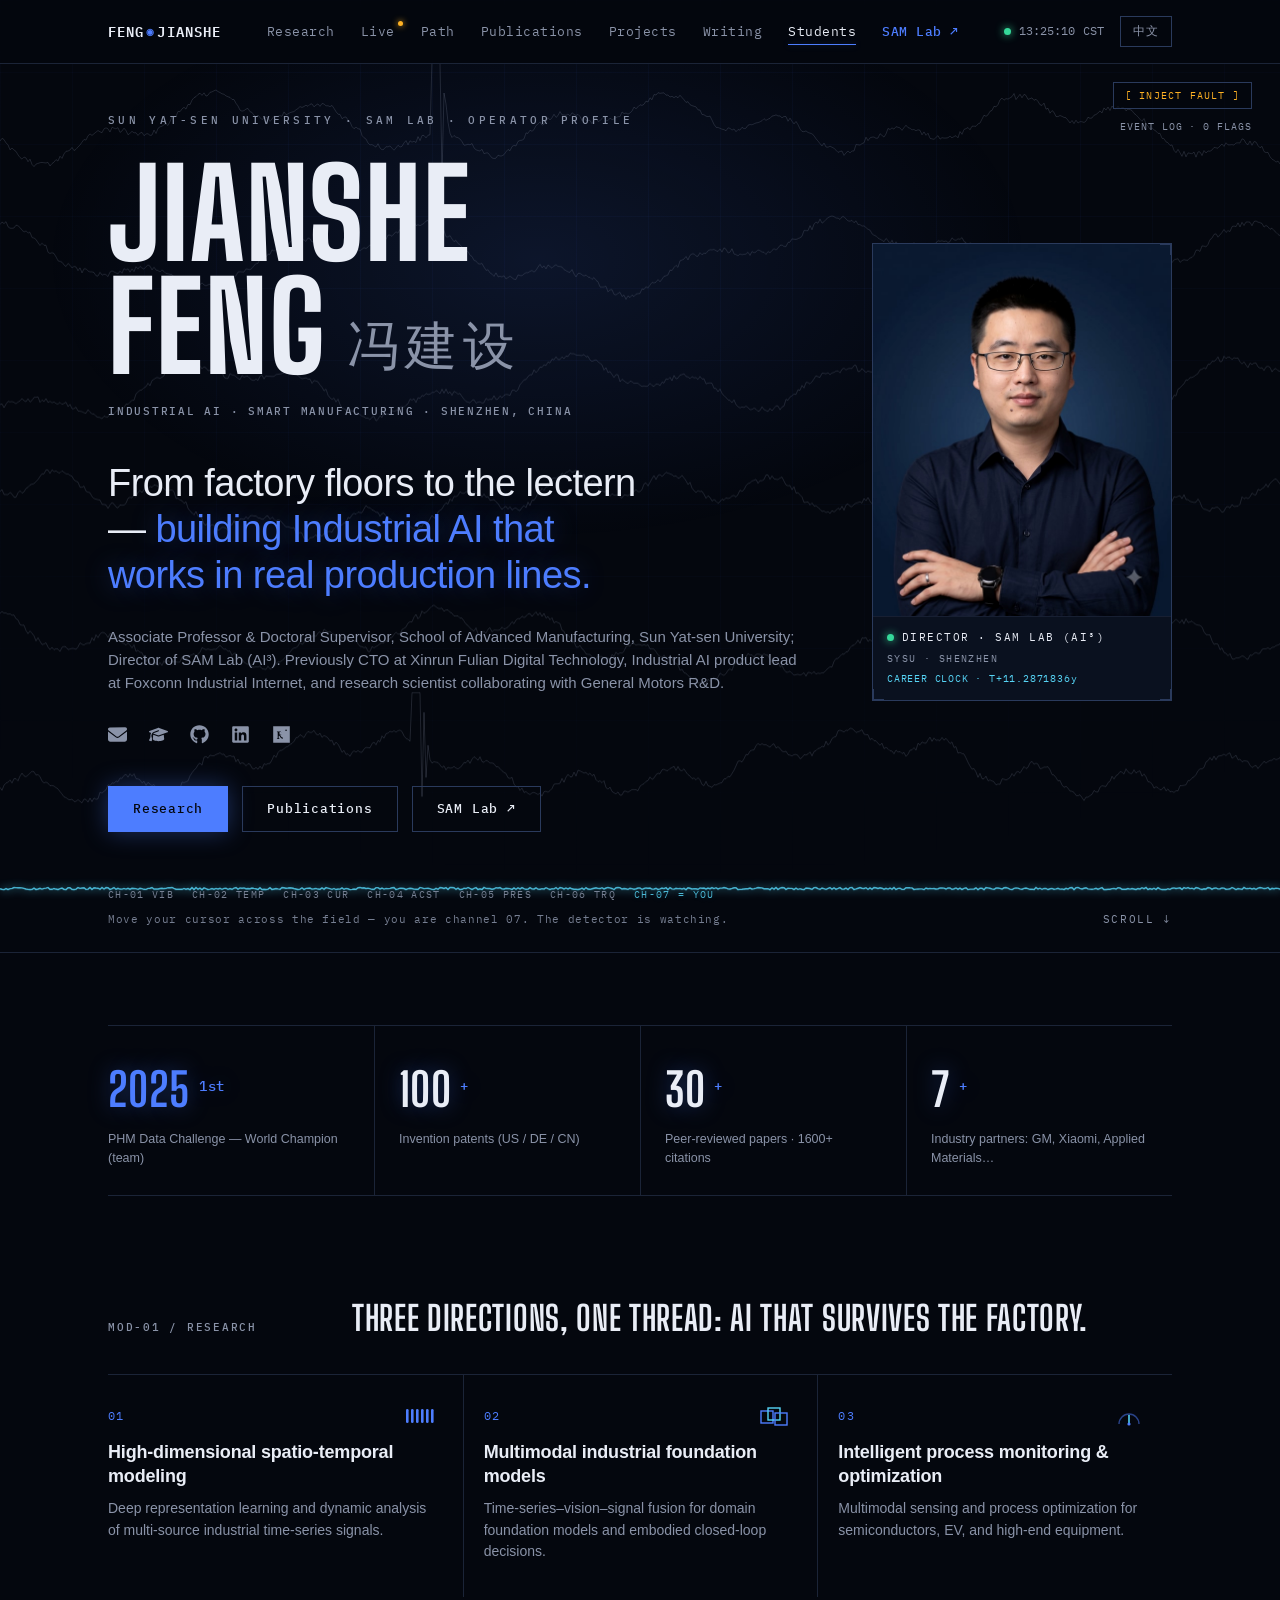
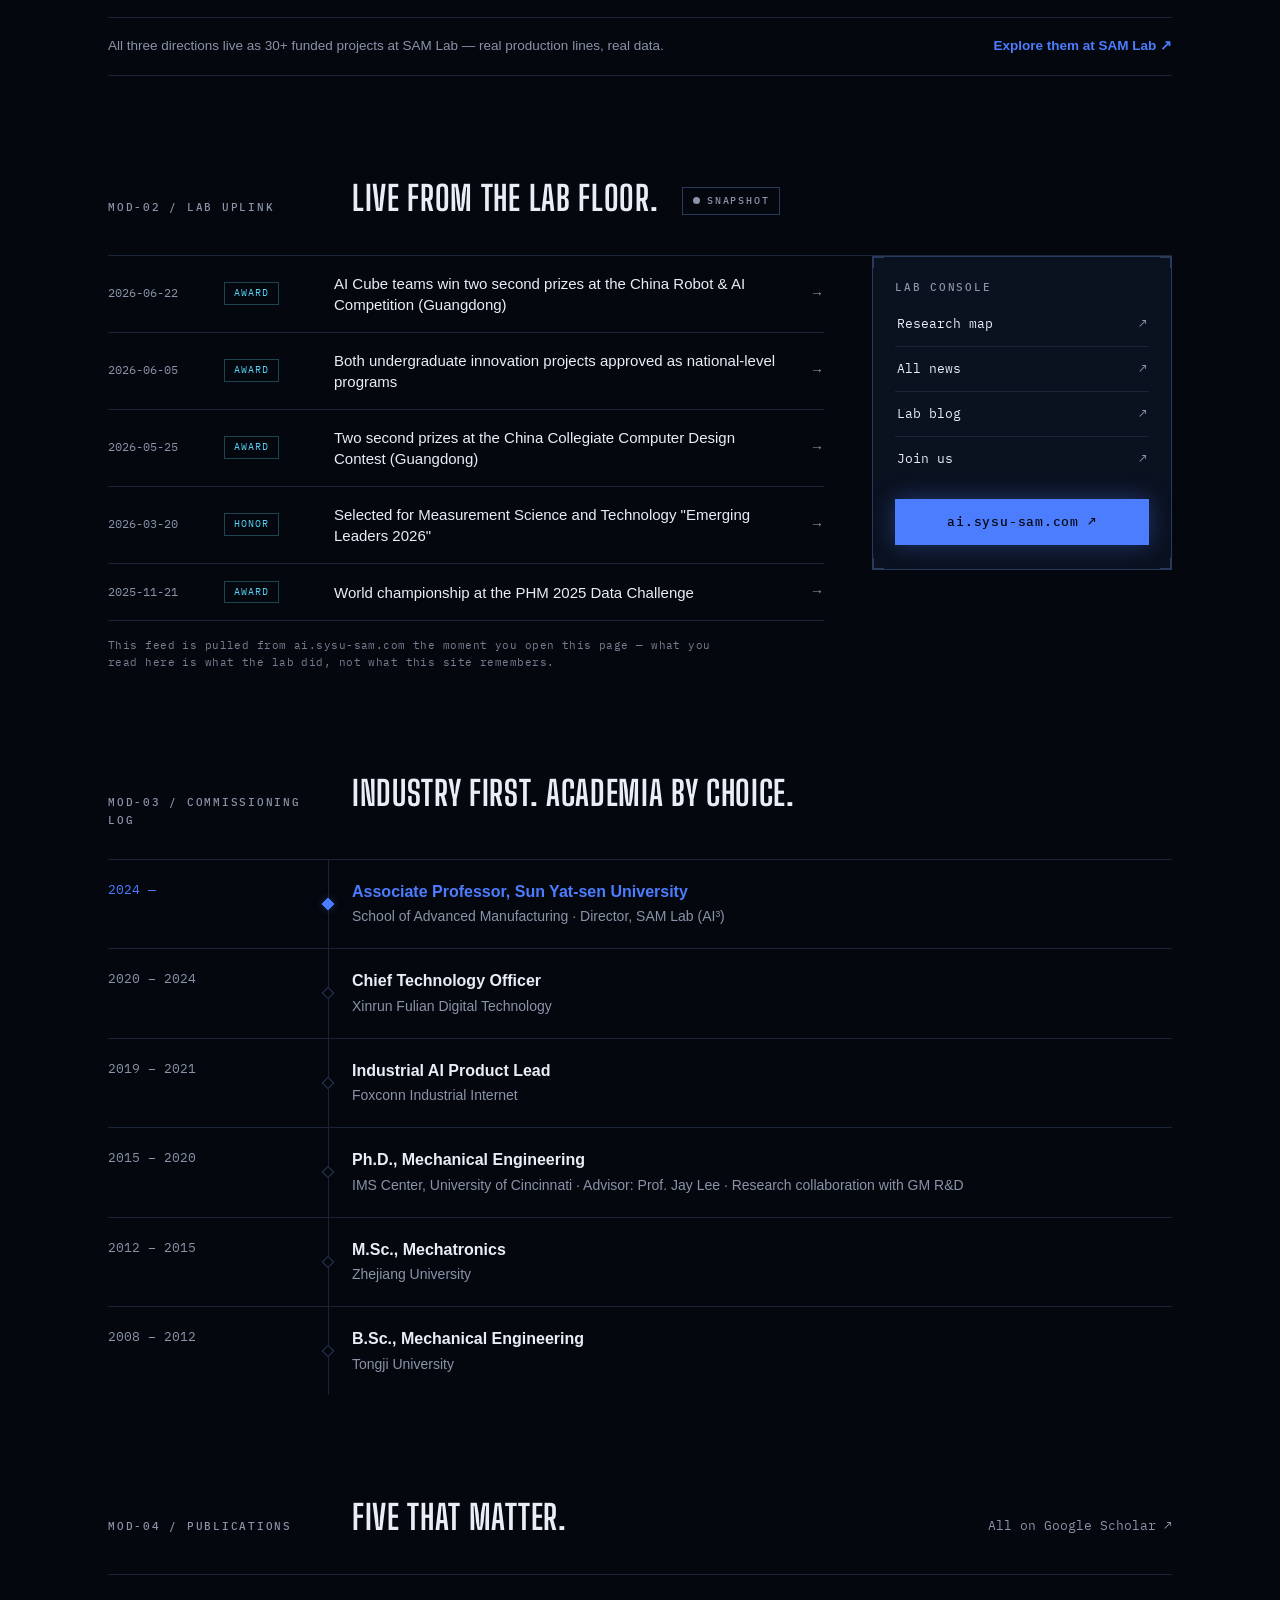
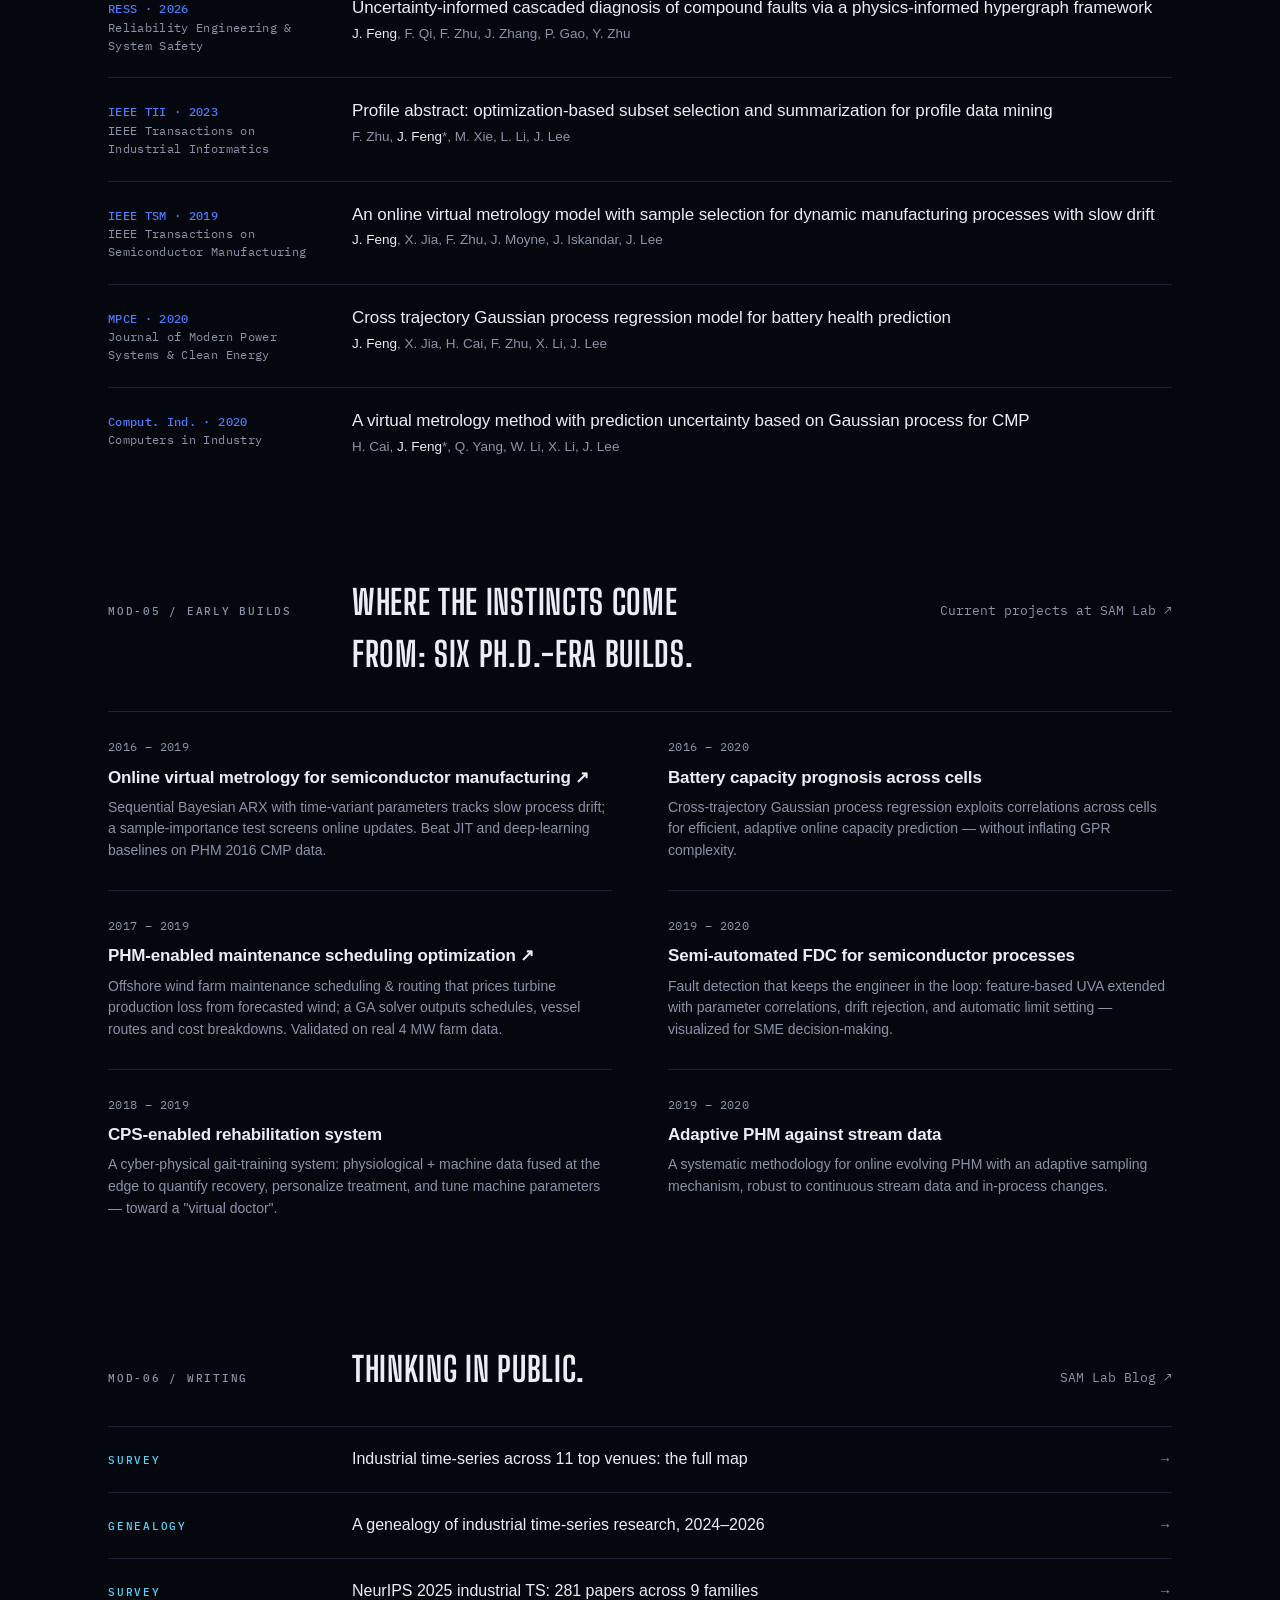
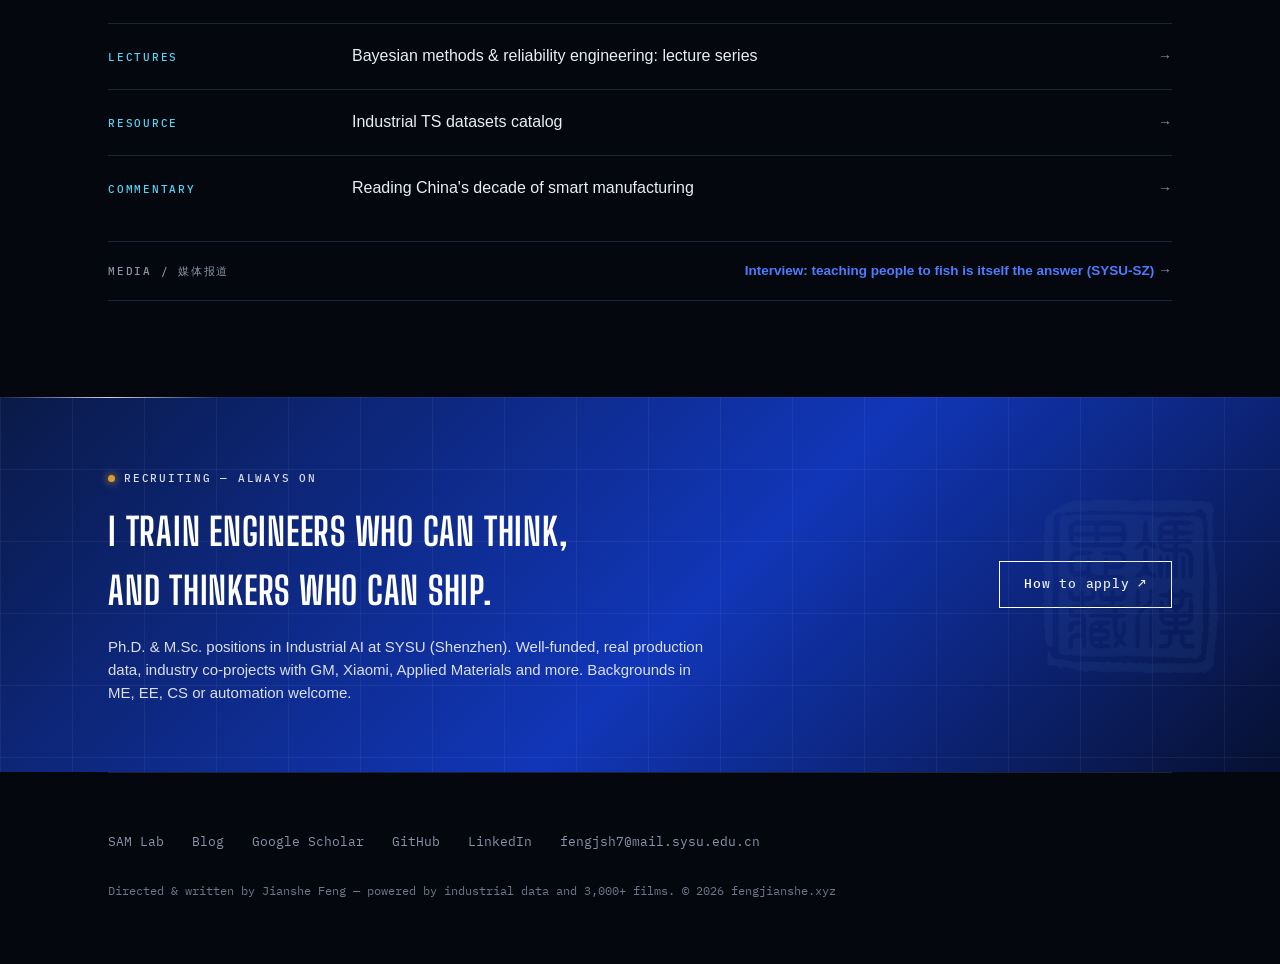
==== commit 0356dbc5: "deploy: JiansheFengRe/fengjianshe.xyz@9dc3cd1baf0b7997ef40ed11e29eef7ccf3e368d" ====
--- a/index.html
+++ b/index.html
@@ -1,4 +1,5 @@
-<!DOCTYPE html><html lang="en" data-astro-cid-5hce7sga> <head><meta charset="utf-8"><meta name="viewport" content="width=device-width, initial-scale=1"><meta name="theme-color" content="#04070e"><link rel="preconnect" href="https://fonts.googleapis.com"><link rel="preconnect" href="https://fonts.gstatic.com" crossorigin><link href="https://fonts.googleapis.com/css2?family=Big+Shoulders+Display:wght@600;700;800&family=IBM+Plex+Mono:wght@400;500;600&display=swap" rel="stylesheet"><title>Jianshe Feng 冯建设 — Industrial AI, Sun Yat-sen University</title><meta name="description" content="Associate Professor at SYSU School of Advanced Manufacturing; Director of SAM Lab (AI³). From factory floors to the lectern — building Industrial AI that works in real production lines."><meta name="author" content="Jianshe Feng"><link rel="alternate" hreflang="en" href="https://fengjianshe.xyz/"><link rel="alternate" hreflang="zh-CN" href="https://fengjianshe.xyz/zh/"><link rel="canonical" href="https://fengjianshe.xyz/"><link rel="icon" href="/icon-32.png" type="image/png" sizes="32x32"><link rel="apple-touch-icon" href="/icon-192.png"><meta property="og:title" content="Jianshe Feng 冯建设 — Industrial AI, Sun Yat-sen University"><meta property="og:description" content="Associate Professor at SYSU School of Advanced Manufacturing; Director of SAM Lab (AI³). From factory floors to the lectern — building Industrial AI that works in real production lines."><meta property="og:type" content="profile"><meta property="og:image" content="https://fengjianshe.xyz/portrait.jpg"><link rel="stylesheet" href="/_astro/index.CDlIMSaj.css"></head> <body data-astro-cid-5hce7sga> <div class="topbar" data-astro-cid-5hce7sga> <div class="wrap" data-astro-cid-5hce7sga> <nav data-astro-cid-5hce7sga> <a class="logo mono" href="/" data-astro-cid-5hce7sga>FENG<span class="dot" data-astro-cid-5hce7sga>◉</span>JIANSHE</a> <ul data-astro-cid-5hce7sga> <li data-astro-cid-5hce7sga><a href="#research" data-astro-cid-5hce7sga>Research</a></li> <li data-astro-cid-5hce7sga><a href="#uplink" data-astro-cid-5hce7sga>Live<span class="live-dot" aria-hidden="true" data-astro-cid-5hce7sga></span></a></li> <li data-astro-cid-5hce7sga><a href="#path" data-astro-cid-5hce7sga>Path</a></li> <li data-astro-cid-5hce7sga><a href="#pubs" data-astro-cid-5hce7sga>Publications</a></li> <li data-astro-cid-5hce7sga><a href="#projects" data-astro-cid-5hce7sga>Projects</a></li> <li data-astro-cid-5hce7sga><a href="#writing" data-astro-cid-5hce7sga>Writing</a></li> <li data-astro-cid-5hce7sga><a href="#students" data-astro-cid-5hce7sga>Students</a></li> <li data-astro-cid-5hce7sga><a class="lab" href="https://ai.sysu-sam.com/" data-astro-cid-5hce7sga>SAM Lab ↗</a></li> </ul> <div class="right" data-astro-cid-5hce7sga> <span class="clock mono" id="sz-clock" title="Shenzhen local time" data-astro-cid-5hce7sga> <span class="led pulse" data-astro-cid-5hce7sga></span> <span id="sz-clock-t" data-astro-cid-5hce7sga>--:--:--</span> CST
-</span> <a class="lang-btn mono" href="/zh/" data-astro-cid-5hce7sga>中文</a> </div> </nav> </div> </div>  <div class="wrap" data-astro-cid-xhaoqxbd> <header class="hero" data-astro-cid-xhaoqxbd> <div class="hero-grid" data-astro-cid-xhaoqxbd> <div class="hero-main" data-astro-cid-xhaoqxbd> <div class="presents mono" data-astro-cid-xhaoqxbd>SUN YAT-SEN UNIVERSITY · SAM LAB · OPERATOR PROFILE</div> <h1 data-astro-cid-xhaoqxbd> Jianshe Feng<span class="cn" data-astro-cid-xhaoqxbd>冯建设</span> </h1> <div class="kicker label" data-astro-cid-xhaoqxbd>Industrial AI · Smart Manufacturing · Shenzhen, China</div> <p class="thesis" data-astro-cid-xhaoqxbd>From factory floors to the lectern — <em data-astro-cid-xhaoqxbd>building Industrial AI that works in real production lines.</em></p> <p class="sub" data-astro-cid-xhaoqxbd>Associate Professor &amp; Doctoral Supervisor, School of Advanced Manufacturing, Sun Yat-sen University; Director of SAM Lab (AI³). Previously CTO at Xinrun Fulian Digital Technology, Industrial AI product lead at Foxconn Industrial Internet, and research scientist collaborating with General Motors R&amp;D.</p> <div class="social" data-astro-cid-dv46nlzh> <a href="mailto:fengjsh7@mail.sysu.edu.cn" title="Email" aria-label="Email" data-astro-cid-dv46nlzh> <svg viewBox="0 0 512 512" aria-hidden="true" data-astro-cid-dv46nlzh><path fill="currentColor" d="M48 64C21.5 64 0 85.5 0 112c0 15.1 7.1 29.3 19.2 38.4L236.8 313.6c11.4 8.5 27 8.5 38.4 0L492.8 150.4c12.1-9.1 19.2-23.3 19.2-38.4c0-26.5-21.5-48-48-48L48 64zM0 176L0 384c0 35.3 28.7 64 64 64l384 0c35.3 0 64-28.7 64-64l0-208L294.4 339.2c-22.8 17.1-54 17.1-76.8 0L0 176z" data-astro-cid-dv46nlzh></path></svg>     </a><a href="https://scholar.google.com/citations?hl=en&user=izHfXdgAAAAJ" title="Google Scholar" aria-label="Google Scholar" data-astro-cid-dv46nlzh>  <svg viewBox="0 0 640 512" aria-hidden="true" data-astro-cid-dv46nlzh><path fill="currentColor" d="M320 32c-8.1 0-16.1 1.4-23.7 4.1L15.8 137.4C6.3 140.9 0 149.9 0 160s6.3 19.1 15.8 22.6l57.9 20.9C57.3 229.3 48 259.8 48 291.9l0 28.1c0 28.4-10.8 57.7-22.3 80.8c-6.5 13-13.9 25.8-22.5 37.6C0 442.7-.9 448.3 .9 453.4s6 8.9 11.2 10.2l64 16c4.2 1.1 8.7 .3 12.4-2s6.3-6.1 7.1-10.4c8.6-42.8 4.3-81.2-2.1-108.7C90.3 344.3 86 329.8 80 316.5l0-24.6c0-30.2 10.2-58.7 27.9-81.5c12.9-15.5 29.6-28 49.2-35.7l157-61.7c8.2-3.2 17.5 .8 20.7 9s-.8 17.5-9 20.7l-157 61.7c-12.4 4.9-23.3 12.4-32.2 21.6l159.6 57.6c7.6 2.7 15.6 4.1 23.7 4.1s16.1-1.4 23.7-4.1L624.2 182.6c9.5-3.4 15.8-12.5 15.8-22.6s-6.3-19.1-15.8-22.6L343.7 36.1C336.1 33.4 328.1 32 320 32zM128 408c0 35.3 86 72 192 72s192-36.7 192-72L496.7 262.6 354.5 314c-11.1 4-22.8 6-34.5 6s-23.5-2-34.5-6L143.3 262.6 128 408z" data-astro-cid-dv46nlzh></path></svg>    </a><a href="https://github.com/fengjianshe" title="GitHub" aria-label="GitHub" data-astro-cid-dv46nlzh>   <svg viewBox="0 0 496 512" aria-hidden="true" data-astro-cid-dv46nlzh><path fill="currentColor" d="M165.9 397.4c0 2-2.3 3.6-5.2 3.6-3.3 .3-5.6-1.3-5.6-3.6 0-2 2.3-3.6 5.2-3.6 3-.3 5.6 1.3 5.6 3.6zm-31.1-4.5c-.7 2 1.3 4.3 4.3 4.9 2.6 1 5.6 0 6.2-2s-1.3-4.3-4.3-5.2c-2.6-.7-5.5 .3-6.2 2.3zm44.2-1.7c-2.9 .7-4.9 2.6-4.6 4.9 .3 2 2.9 3.3 5.9 2.6 2.9-.7 4.9-2.6 4.6-4.6-.3-1.9-3-3.2-5.9-2.9zM244.8 8C106.1 8 0 113.3 0 252c0 110.9 69.8 205.8 169.5 239.2 12.8 2.3 17.3-5.6 17.3-12.1 0-6.2-.3-40.4-.3-61.4 0 0-70 15-84.7-29.8 0 0-11.4-29.1-27.8-36.6 0 0-22.9-15.7 1.6-15.4 0 0 24.9 2 38.6 25.8 21.9 38.6 58.6 27.5 72.9 20.9 2.3-16 8.8-27.1 16-33.7-55.9-6.2-112.3-14.3-112.3-110.5 0-27.5 7.6-41.3 23.6-58.9-2.6-6.5-11.1-33.3 2.6-67.9 20.9-6.5 69 27 69 27 20-5.6 41.5-8.5 62.8-8.5s42.8 2.9 62.8 8.5c0 0 48.1-33.6 69-27 13.7 34.7 5.2 61.4 2.6 67.9 16 17.7 25.8 31.5 25.8 58.9 0 96.5-58.9 104.2-114.8 110.5 9.2 7.9 17 22.9 17 46.4 0 33.7-.3 75.4-.3 83.6 0 6.5 4.6 14.4 17.3 12.1C428.2 457.8 496 362.9 496 252 496 113.3 383.5 8 244.8 8z" data-astro-cid-dv46nlzh></path></svg>   </a><a href="https://www.linkedin.com/in/jianshe-feng-096644a1/" title="LinkedIn" aria-label="LinkedIn" data-astro-cid-dv46nlzh>    <svg viewBox="0 0 448 512" aria-hidden="true" data-astro-cid-dv46nlzh><path fill="currentColor" d="M416 32H31.9C14.3 32 0 46.5 0 64.3v383.4C0 465.5 14.3 480 31.9 480H416c17.6 0 32-14.5 32-32.3V64.3c0-17.8-14.4-32.3-32-32.3zM135.4 416H69V202.2h66.5V416zm-33.2-243c-21.3 0-38.5-17.3-38.5-38.5S80.9 96 102.2 96c21.2 0 38.5 17.3 38.5 38.5 0 21.3-17.2 38.5-38.5 38.5zm282.1 243h-66.4V312c0-24.8-.5-56.7-34.5-56.7-34.6 0-39.9 27-39.9 54.9V416h-66.4V202.2h63.7v29.2h.9c8.9-16.8 30.6-34.5 62.9-34.5 67.2 0 79.7 44.3 79.7 101.9V416z" data-astro-cid-dv46nlzh></path></svg>  </a><a href="https://www.researchgate.net/profile/Jianshe_Feng" title="ResearchGate" aria-label="ResearchGate" data-astro-cid-dv46nlzh>     <svg viewBox="0 0 448 512" aria-hidden="true" data-astro-cid-dv46nlzh><path fill="currentColor" d="M0 32v448h448V32H0zm262.2 334.4c-6.6 3-33.2 6-50-14.2-9.2-10.6-25.3-33.3-42.2-63.6-8.9 0-14.7 0-21.4-.6v46.4c0 23.5 2.8 27.1 23.1 29.6v11.9h-70.9v-11.9c17.5-2.5 21.1-5.5 21.1-29.6V213.9c0-24.2-2.8-25.7-21.1-28.2v-12.2h67.5c39.7 0 58.6 15.8 58.6 47.8 0 26.3-16.9 42.9-39.7 48.9 5.8 10.6 19.7 32.8 29.6 46.4 11.9 16.1 18.9 19.7 26.7 22.5l18.7-1.9zM227.6 224.2c0-25.6-16.4-36.4-41.9-36.4-3.9 0-8.3 .3-11.1 .8-3.1 .6-4.4 2.8-4.4 8.9v60.5c4.7 .6 8.9 .8 13.9 .8 28.3 0 43.5-12.5 43.5-34.6zm140.8-82.7c0 12.2-9.4 21.7-21.7 21.7s-21.7-9.4-21.7-21.7 9.4-21.7 21.7-21.7 21.7 9.5 21.7 21.7z" data-astro-cid-dv46nlzh></path></svg> </a> </div>  <div class="cta-row" data-astro-cid-xhaoqxbd> <a class="cta primary" href="#research" data-astro-cid-xhaoqxbd>Research</a> <a class="cta" href="#pubs" data-astro-cid-xhaoqxbd>Publications</a> <a class="cta" href="https://ai.sysu-sam.com/" data-astro-cid-xhaoqxbd>SAM Lab ↗</a> </div> </div> <figure class="operator ticked" data-astro-cid-xhaoqxbd> <span class="tick-b" data-astro-cid-xhaoqxbd></span> <img src="/portrait.jpg" width="600" height="750" alt="Portrait of Jianshe Feng" data-astro-cid-xhaoqxbd> <figcaption class="mono" data-astro-cid-xhaoqxbd> <span class="op-role" data-astro-cid-xhaoqxbd><span class="led pulse" data-astro-cid-xhaoqxbd></span>DIRECTOR · SAM LAB (AI³)</span> <span class="op-id" data-astro-cid-xhaoqxbd>SYSU · SHENZHEN</span> <span class="op-clock" data-epoch="2015-08-24T00:00:00+08:00" data-astro-cid-xhaoqxbd> CAREER CLOCK · T+<span id="career-y" data-astro-cid-xhaoqxbd>--.-------</span>y
-</span> </figcaption> </figure> </div> <!-- The instrument: a live multichannel telemetry field. The visitor's
-         cursor is CH-07 and gets the same anomaly detector as the rest. --> <div class="telemetry ticked" id="telemetry" data-astro-cid-xhaoqxbd> <span class="tick-b" data-astro-cid-xhaoqxbd></span> <div class="tele-head mono" data-astro-cid-xhaoqxbd> <span class="tele-title" data-astro-cid-xhaoqxbd><span class="led pulse" data-astro-cid-xhaoqxbd></span>TELEMETRY · LINE-07 · SHENZHEN</span> <button class="inject mono" id="inject" type="button" data-astro-cid-xhaoqxbd>[ INJECT FAULT ]</button> </div> <canvas id="tele-canvas" aria-hidden="true" data-astro-cid-xhaoqxbd></canvas> <div class="tele-log mono" id="tele-log" aria-hidden="true" data-astro-cid-xhaoqxbd> <div class="log-head" data-astro-cid-xhaoqxbd>EVENT LOG · <span id="flag-count" data-astro-cid-xhaoqxbd>0</span> FLAGS</div> </div> </div> <p class="probe-hint mono" data-astro-cid-xhaoqxbd>Move your cursor across the field — you are channel 07. The detector is watching.</p> </header> <div class="proof" data-astro-cid-xhaoqxbd> <div class="rv" data-astro-cid-xhaoqxbd> <div class="num" data-target="2025" data-astro-cid-xhaoqxbd>2025<sup data-astro-cid-xhaoqxbd>&nbsp;1st</sup></div> <div class="cap" data-astro-cid-xhaoqxbd>PHM Data Challenge — World Champion (team)</div> </div><div class="rv" data-astro-cid-xhaoqxbd> <div class="num" data-target="100" data-astro-cid-xhaoqxbd>100<sup data-astro-cid-xhaoqxbd>&nbsp;+</sup></div> <div class="cap" data-astro-cid-xhaoqxbd>Invention patents (US / DE / CN)</div> </div><div class="rv" data-astro-cid-xhaoqxbd> <div class="num" data-target="30" data-astro-cid-xhaoqxbd>30<sup data-astro-cid-xhaoqxbd>&nbsp;+</sup></div> <div class="cap" data-astro-cid-xhaoqxbd>Peer-reviewed papers · 1600+ citations</div> </div><div class="rv" data-astro-cid-xhaoqxbd> <div class="num" data-target="7" data-astro-cid-xhaoqxbd>7<sup data-astro-cid-xhaoqxbd>&nbsp;+</sup></div> <div class="cap" data-astro-cid-xhaoqxbd>Industry partners: GM, Xiaomi, Applied Materials…</div> </div> </div> <section id="research" data-astro-cid-xhaoqxbd> <div class="sec-head rv" data-astro-cid-xhaoqxbd> <div class="label" data-astro-cid-xhaoqxbd>MOD-01 / RESEARCH</div> <h2 data-astro-cid-xhaoqxbd>Three directions, one thread: AI that survives the factory.</h2> </div> <hr class="rule" data-astro-cid-xhaoqxbd> <div class="research" data-astro-cid-xhaoqxbd> <article class="rv" data-astro-cid-xhaoqxbd> <div class="idx-row" data-astro-cid-xhaoqxbd> <div class="idx mono" data-astro-cid-xhaoqxbd>01</div> <svg class="ricon" viewBox="0 0 22 22" aria-hidden="true" data-astro-cid-xhaoqxbd> <polyline points="1,14 5,9 8,12 11,6 14,11 17,7 21,13" data-astro-cid-xhaoqxbd></polyline> </svg>   </div> <h3 data-astro-cid-xhaoqxbd>High-dimensional spatio-temporal modeling</h3> <p data-astro-cid-xhaoqxbd>Deep representation learning and dynamic analysis of multi-source industrial time-series signals.</p> </article><article class="rv" data-astro-cid-xhaoqxbd> <div class="idx-row" data-astro-cid-xhaoqxbd> <div class="idx mono" data-astro-cid-xhaoqxbd>02</div>  <svg class="ricon" viewBox="0 0 22 22" aria-hidden="true" data-astro-cid-xhaoqxbd> <rect x="2" y="7" width="10" height="10" data-astro-cid-xhaoqxbd></rect> <rect x="7" y="4" width="10" height="10" data-astro-cid-xhaoqxbd></rect> <rect x="10" y="9" width="10" height="10" data-astro-cid-xhaoqxbd></rect> </svg>  </div> <h3 data-astro-cid-xhaoqxbd>Multimodal industrial foundation models</h3> <p data-astro-cid-xhaoqxbd>Time-series–vision–signal fusion for domain foundation models and embodied closed-loop decisions.</p> </article><article class="rv" data-astro-cid-xhaoqxbd> <div class="idx-row" data-astro-cid-xhaoqxbd> <div class="idx mono" data-astro-cid-xhaoqxbd>03</div>   <svg class="ricon" viewBox="0 0 22 22" aria-hidden="true" data-astro-cid-xhaoqxbd> <circle cx="11" cy="11" r="8" data-astro-cid-xhaoqxbd></circle> <line x1="11" y1="1" x2="11" y2="6" data-astro-cid-xhaoqxbd></line> <line x1="11" y1="16" x2="11" y2="21" data-astro-cid-xhaoqxbd></line> <line x1="1" y1="11" x2="6" y2="11" data-astro-cid-xhaoqxbd></line> <line x1="16" y1="11" x2="21" y2="11" data-astro-cid-xhaoqxbd></line> </svg> </div> <h3 data-astro-cid-xhaoqxbd>Intelligent process monitoring &amp; optimization</h3> <p data-astro-cid-xhaoqxbd>Multimodal sensing and process optimization for semiconductors, EV, and high-end equipment.</p> </article> </div> <div class="lab-note" data-astro-cid-xhaoqxbd> <p data-astro-cid-xhaoqxbd>All three directions live as 30+ funded projects at SAM Lab — real production lines, real data.</p> <a href="https://ai.sysu-sam.com/research/" data-astro-cid-xhaoqxbd>Explore them at SAM Lab ↗</a> </div> </section> <section id="uplink" data-astro-cid-xhaoqxbd> <div class="sec-head rv" data-astro-cid-xhaoqxbd> <div class="label" data-astro-cid-xhaoqxbd>MOD-02 / LAB UPLINK</div> <h2 data-astro-cid-xhaoqxbd>Live from the lab floor. <span class="badge mono" id="uplink-badge" data-live="LIVE" data-archive="SNAPSHOT" data-astro-cid-xhaoqxbd> <span class="led" id="uplink-led" data-astro-cid-xhaoqxbd></span><span id="uplink-badge-t" data-astro-cid-xhaoqxbd>SNAPSHOT</span> </span> </h2> </div> <hr class="rule" data-astro-cid-xhaoqxbd> <div class="uplink-grid" data-astro-cid-xhaoqxbd> <div data-astro-cid-xhaoqxbd> <ol class="feed" id="uplink-list" data-rss="https://ai.sysu-sam.com/en/rss.xml" data-astro-cid-xhaoqxbd> <li data-astro-cid-xhaoqxbd> <a href="https://ai.sysu-sam.com/news/robotics-ai-competition-guangdong-2026/" data-astro-cid-xhaoqxbd> <span class="f-date mono" data-astro-cid-xhaoqxbd>2026-06-22</span> <span class="f-tag mono" data-astro-cid-xhaoqxbd>Award</span> <span class="f-title" data-astro-cid-xhaoqxbd>AI Cube teams win two second prizes at the China Robot &amp; AI Competition (Guangdong)</span> <span class="arrow" data-astro-cid-xhaoqxbd>→</span> </a> </li><li data-astro-cid-xhaoqxbd> <a href="https://ai.sysu-sam.com/news/undergraduate-national-innovation-projects-2026/" data-astro-cid-xhaoqxbd> <span class="f-date mono" data-astro-cid-xhaoqxbd>2026-06-05</span> <span class="f-tag mono" data-astro-cid-xhaoqxbd>Award</span> <span class="f-title" data-astro-cid-xhaoqxbd>Both undergraduate innovation projects approved as national-level programs</span> <span class="arrow" data-astro-cid-xhaoqxbd>→</span> </a> </li><li data-astro-cid-xhaoqxbd> <a href="https://ai.sysu-sam.com/news/computer-design-competition-2026/" data-astro-cid-xhaoqxbd> <span class="f-date mono" data-astro-cid-xhaoqxbd>2026-05-25</span> <span class="f-tag mono" data-astro-cid-xhaoqxbd>Award</span> <span class="f-title" data-astro-cid-xhaoqxbd>Two second prizes at the China Collegiate Computer Design Contest (Guangdong)</span> <span class="arrow" data-astro-cid-xhaoqxbd>→</span> </a> </li><li data-astro-cid-xhaoqxbd> <a href="https://ai.sysu-sam.com/news/feng-jianshe-emerging-leader-2026/" data-astro-cid-xhaoqxbd> <span class="f-date mono" data-astro-cid-xhaoqxbd>2026-03-20</span> <span class="f-tag mono" data-astro-cid-xhaoqxbd>Honor</span> <span class="f-title" data-astro-cid-xhaoqxbd>Selected for Measurement Science and Technology &quot;Emerging Leaders 2026&quot;</span> <span class="arrow" data-astro-cid-xhaoqxbd>→</span> </a> </li><li data-astro-cid-xhaoqxbd> <a href="https://ai.sysu-sam.com/news/phm-2025-data-challenge-championship/" data-astro-cid-xhaoqxbd> <span class="f-date mono" data-astro-cid-xhaoqxbd>2025-11-21</span> <span class="f-tag mono" data-astro-cid-xhaoqxbd>Award</span> <span class="f-title" data-astro-cid-xhaoqxbd>World championship at the PHM 2025 Data Challenge</span> <span class="arrow" data-astro-cid-xhaoqxbd>→</span> </a> </li> </ol> <p class="uplink-desc mono" data-astro-cid-xhaoqxbd>This feed is pulled from ai.sysu-sam.com the moment you open this page — what you read here is what the lab did, not what this site remembers.</p> </div> <aside class="console ticked" data-astro-cid-xhaoqxbd> <span class="tick-b" data-astro-cid-xhaoqxbd></span> <div class="label" data-astro-cid-xhaoqxbd>LAB CONSOLE</div> <ul data-astro-cid-xhaoqxbd> <li data-astro-cid-xhaoqxbd><a class="mono" href="https://ai.sysu-sam.com/research/" data-astro-cid-xhaoqxbd>Research map <span class="arrow" data-astro-cid-xhaoqxbd>↗</span></a></li><li data-astro-cid-xhaoqxbd><a class="mono" href="https://ai.sysu-sam.com/news/" data-astro-cid-xhaoqxbd>All news <span class="arrow" data-astro-cid-xhaoqxbd>↗</span></a></li><li data-astro-cid-xhaoqxbd><a class="mono" href="https://blog.sysu-sam.com/" data-astro-cid-xhaoqxbd>Lab blog <span class="arrow" data-astro-cid-xhaoqxbd>↗</span></a></li><li data-astro-cid-xhaoqxbd><a class="mono" href="https://ai.sysu-sam.com/join/" data-astro-cid-xhaoqxbd>Join us <span class="arrow" data-astro-cid-xhaoqxbd>↗</span></a></li> </ul> <a class="cta primary console-cta" href="https://ai.sysu-sam.com/" data-astro-cid-xhaoqxbd>ai.sysu-sam.com ↗</a> </aside> </div> </section> <section id="path" data-astro-cid-xhaoqxbd> <div class="sec-head rv" data-astro-cid-xhaoqxbd> <div class="label" data-astro-cid-xhaoqxbd>MOD-03 / COMMISSIONING LOG</div> <h2 data-astro-cid-xhaoqxbd>Industry first. Academia by choice.</h2> </div> <hr class="rule" data-astro-cid-xhaoqxbd> <ul class="timeline" data-astro-cid-xhaoqxbd> <li class="rv now" data-astro-cid-xhaoqxbd> <div class="yr mono" data-astro-cid-xhaoqxbd>2024 —</div> <div class="what" data-astro-cid-xhaoqxbd> <b data-astro-cid-xhaoqxbd>Associate Professor, Sun Yat-sen University</b> <span class="org" data-astro-cid-xhaoqxbd>School of Advanced Manufacturing · Director, SAM Lab (AI³)</span> </div> </li><li class="rv" data-astro-cid-xhaoqxbd> <div class="yr mono" data-astro-cid-xhaoqxbd>2020 – 2024</div> <div class="what" data-astro-cid-xhaoqxbd> <b data-astro-cid-xhaoqxbd>Chief Technology Officer</b> <span class="org" data-astro-cid-xhaoqxbd>Xinrun Fulian Digital Technology</span> </div> </li><li class="rv" data-astro-cid-xhaoqxbd> <div class="yr mono" data-astro-cid-xhaoqxbd>2019 – 2021</div> <div class="what" data-astro-cid-xhaoqxbd> <b data-astro-cid-xhaoqxbd>Industrial AI Product Lead</b> <span class="org" data-astro-cid-xhaoqxbd>Foxconn Industrial Internet</span> </div> </li><li class="rv" data-astro-cid-xhaoqxbd> <div class="yr mono" data-astro-cid-xhaoqxbd>2015 – 2020</div> <div class="what" data-astro-cid-xhaoqxbd> <b data-astro-cid-xhaoqxbd>Ph.D., Mechanical Engineering</b> <span class="org" data-astro-cid-xhaoqxbd>IMS Center, University of Cincinnati · Advisor: Prof. Jay Lee · Research collaboration with GM R&amp;D</span> </div> </li><li class="rv" data-astro-cid-xhaoqxbd> <div class="yr mono" data-astro-cid-xhaoqxbd>2012 – 2015</div> <div class="what" data-astro-cid-xhaoqxbd> <b data-astro-cid-xhaoqxbd>M.Sc., Mechatronics</b> <span class="org" data-astro-cid-xhaoqxbd>Zhejiang University</span> </div> </li><li class="rv" data-astro-cid-xhaoqxbd> <div class="yr mono" data-astro-cid-xhaoqxbd>2008 – 2012</div> <div class="what" data-astro-cid-xhaoqxbd> <b data-astro-cid-xhaoqxbd>B.Sc., Mechanical Engineering</b> <span class="org" data-astro-cid-xhaoqxbd>Tongji University</span> </div> </li> </ul> </section> <section id="pubs" data-astro-cid-xhaoqxbd> <div class="sec-head rv" data-astro-cid-xhaoqxbd> <div class="label" data-astro-cid-xhaoqxbd>MOD-04 / PUBLICATIONS</div> <h2 data-astro-cid-xhaoqxbd>Five that matter.</h2> <a class="more" href="https://scholar.google.com/citations?hl=en&user=izHfXdgAAAAJ" data-astro-cid-xhaoqxbd>All on Google Scholar ↗</a> </div> <hr class="rule" data-astro-cid-xhaoqxbd> <ul class="pubs" data-astro-cid-xhaoqxbd> <li class="rv" data-astro-cid-xhaoqxbd> <div class="venue mono" data-astro-cid-xhaoqxbd><b data-astro-cid-xhaoqxbd>RESS · 2026</b>Reliability Engineering &amp; System Safety</div> <div data-astro-cid-xhaoqxbd> <h3 data-astro-cid-xhaoqxbd>Uncertainty-informed cascaded diagnosis of compound faults via a physics-informed hypergraph framework</h3> <div class="auth" data-astro-cid-xhaoqxbd><u>J. Feng</u>, F. Qi, F. Zhu, J. Zhang, P. Gao, Y. Zhu</div> </div> </li><li class="rv" data-astro-cid-xhaoqxbd> <div class="venue mono" data-astro-cid-xhaoqxbd><b data-astro-cid-xhaoqxbd>IEEE TII · 2023</b>IEEE Transactions on Industrial Informatics</div> <div data-astro-cid-xhaoqxbd> <h3 data-astro-cid-xhaoqxbd>Profile abstract: optimization-based subset selection and summarization for profile data mining</h3> <div class="auth" data-astro-cid-xhaoqxbd>F. Zhu, <u>J. Feng</u>*, M. Xie, L. Li, J. Lee</div> </div> </li><li class="rv" data-astro-cid-xhaoqxbd> <div class="venue mono" data-astro-cid-xhaoqxbd><b data-astro-cid-xhaoqxbd>IEEE TSM · 2019</b>IEEE Transactions on Semiconductor Manufacturing</div> <div data-astro-cid-xhaoqxbd> <h3 data-astro-cid-xhaoqxbd>An online virtual metrology model with sample selection for dynamic manufacturing processes with slow drift</h3> <div class="auth" data-astro-cid-xhaoqxbd><u>J. Feng</u>, X. Jia, F. Zhu, J. Moyne, J. Iskandar, J. Lee</div> </div> </li><li class="rv" data-astro-cid-xhaoqxbd> <div class="venue mono" data-astro-cid-xhaoqxbd><b data-astro-cid-xhaoqxbd>MPCE · 2020</b>Journal of Modern Power Systems &amp; Clean Energy</div> <div data-astro-cid-xhaoqxbd> <h3 data-astro-cid-xhaoqxbd>Cross trajectory Gaussian process regression model for battery health prediction</h3> <div class="auth" data-astro-cid-xhaoqxbd><u>J. Feng</u>, X. Jia, H. Cai, F. Zhu, X. Li, J. Lee</div> </div> </li><li class="rv" data-astro-cid-xhaoqxbd> <div class="venue mono" data-astro-cid-xhaoqxbd><b data-astro-cid-xhaoqxbd>Comput. Ind. · 2020</b>Computers in Industry</div> <div data-astro-cid-xhaoqxbd> <h3 data-astro-cid-xhaoqxbd>A virtual metrology method with prediction uncertainty based on Gaussian process for CMP</h3> <div class="auth" data-astro-cid-xhaoqxbd>H. Cai, <u>J. Feng</u>*, Q. Yang, W. Li, X. Li, J. Lee</div> </div> </li> </ul> </section> <section id="projects" data-astro-cid-xhaoqxbd> <div class="sec-head rv" data-astro-cid-xhaoqxbd> <div class="label" data-astro-cid-xhaoqxbd>MOD-05 / EARLY BUILDS</div> <h2 data-astro-cid-xhaoqxbd>Where the instincts come from: six Ph.D.-era builds.</h2> <a class="more" href="https://ai.sysu-sam.com/research/" data-astro-cid-xhaoqxbd>Current projects at SAM Lab ↗</a> </div> <hr class="rule" data-astro-cid-xhaoqxbd> <div class="projects" data-astro-cid-xhaoqxbd> <article class="rv" data-astro-cid-xhaoqxbd> <div class="yr mono" data-astro-cid-xhaoqxbd>2016 – 2019</div> <h3 data-astro-cid-xhaoqxbd><a href="https://ieeexplore.ieee.org/document/8845673" data-astro-cid-xhaoqxbd>Online virtual metrology for semiconductor manufacturing ↗</a></h3> <p data-astro-cid-xhaoqxbd>Sequential Bayesian ARX with time-variant parameters tracks slow process drift; a sample-importance test screens online updates. Beat JIT and deep-learning baselines on PHM 2016 CMP data.</p> </article><article class="rv" data-astro-cid-xhaoqxbd> <div class="yr mono" data-astro-cid-xhaoqxbd>2016 – 2020</div> <h3 data-astro-cid-xhaoqxbd>Battery capacity prognosis across cells</h3> <p data-astro-cid-xhaoqxbd>Cross-trajectory Gaussian process regression exploits correlations across cells for efficient, adaptive online capacity prediction — without inflating GPR complexity.</p> </article><article class="rv" data-astro-cid-xhaoqxbd> <div class="yr mono" data-astro-cid-xhaoqxbd>2017 – 2019</div> <h3 data-astro-cid-xhaoqxbd><a href="https://www.researchgate.net/publication/336663228" data-astro-cid-xhaoqxbd>PHM-enabled maintenance scheduling optimization ↗</a></h3> <p data-astro-cid-xhaoqxbd>Offshore wind farm maintenance scheduling &amp; routing that prices turbine production loss from forecasted wind; a GA solver outputs schedules, vessel routes and cost breakdowns. Validated on real 4 MW farm data.</p> </article><article class="rv" data-astro-cid-xhaoqxbd> <div class="yr mono" data-astro-cid-xhaoqxbd>2019 – 2020</div> <h3 data-astro-cid-xhaoqxbd>Semi-automated FDC for semiconductor processes</h3> <p data-astro-cid-xhaoqxbd>Fault detection that keeps the engineer in the loop: feature-based UVA extended with parameter correlations, drift rejection, and automatic limit setting — visualized for SME decision-making.</p> </article><article class="rv" data-astro-cid-xhaoqxbd> <div class="yr mono" data-astro-cid-xhaoqxbd>2018 – 2019</div> <h3 data-astro-cid-xhaoqxbd>CPS-enabled rehabilitation system</h3> <p data-astro-cid-xhaoqxbd>A cyber-physical gait-training system: physiological + machine data fused at the edge to quantify recovery, personalize treatment, and tune machine parameters — toward a &quot;virtual doctor&quot;.</p> </article><article class="rv" data-astro-cid-xhaoqxbd> <div class="yr mono" data-astro-cid-xhaoqxbd>2019 – 2020</div> <h3 data-astro-cid-xhaoqxbd>Adaptive PHM against stream data</h3> <p data-astro-cid-xhaoqxbd>A systematic methodology for online evolving PHM with an adaptive sampling mechanism, robust to continuous stream data and in-process changes.</p> </article> </div> </section> <section id="writing" data-astro-cid-xhaoqxbd> <div class="sec-head rv" data-astro-cid-xhaoqxbd> <div class="label" data-astro-cid-xhaoqxbd>MOD-06 / WRITING</div> <h2 data-astro-cid-xhaoqxbd>Thinking in public.</h2> <a class="more" href="https://blog.sysu-sam.com/" data-astro-cid-xhaoqxbd>SAM Lab Blog ↗</a> </div> <hr class="rule" data-astro-cid-xhaoqxbd> <ul class="writing" data-astro-cid-xhaoqxbd> <li class="rv" data-astro-cid-xhaoqxbd> <a href="https://blog.sysu-sam.com/@fengjianshe/multi-venue-industrial-ts-overview" data-astro-cid-xhaoqxbd> <span class="kind label" data-astro-cid-xhaoqxbd>Survey</span> <span class="t" data-astro-cid-xhaoqxbd>Industrial time-series across 11 top venues: the full map</span> <span class="arrow" data-astro-cid-xhaoqxbd>→</span> </a> </li><li class="rv" data-astro-cid-xhaoqxbd> <a href="https://blog.sysu-sam.com/@fengjianshe/industrial-ts-genealogy-ebook-2024-2026" data-astro-cid-xhaoqxbd> <span class="kind label" data-astro-cid-xhaoqxbd>Genealogy</span> <span class="t" data-astro-cid-xhaoqxbd>A genealogy of industrial time-series research, 2024–2026</span> <span class="arrow" data-astro-cid-xhaoqxbd>→</span> </a> </li><li class="rv" data-astro-cid-xhaoqxbd> <a href="https://blog.sysu-sam.com/@fengjianshe/neurips2025-industrial-ts-map" data-astro-cid-xhaoqxbd> <span class="kind label" data-astro-cid-xhaoqxbd>Survey</span> <span class="t" data-astro-cid-xhaoqxbd>NeurIPS 2025 industrial TS: 281 papers across 9 families</span> <span class="arrow" data-astro-cid-xhaoqxbd>→</span> </a> </li><li class="rv" data-astro-cid-xhaoqxbd> <a href="https://blog.sysu-sam.com/@fengjianshe/bayesian-reliability-lectures" data-astro-cid-xhaoqxbd> <span class="kind label" data-astro-cid-xhaoqxbd>Lectures</span> <span class="t" data-astro-cid-xhaoqxbd>Bayesian methods &amp; reliability engineering: lecture series</span> <span class="arrow" data-astro-cid-xhaoqxbd>→</span> </a> </li><li class="rv" data-astro-cid-xhaoqxbd> <a href="https://blog.sysu-sam.com/@fengjianshe/industrial-ts-datasets-catalog" data-astro-cid-xhaoqxbd> <span class="kind label" data-astro-cid-xhaoqxbd>Resource</span> <span class="t" data-astro-cid-xhaoqxbd>Industrial TS datasets catalog</span> <span class="arrow" data-astro-cid-xhaoqxbd>→</span> </a> </li><li class="rv" data-astro-cid-xhaoqxbd> <a href="https://blog.sysu-sam.com/@fengjianshe/smart-manufacturing-china-decade-review-interpretation" data-astro-cid-xhaoqxbd> <span class="kind label" data-astro-cid-xhaoqxbd>Commentary</span> <span class="t" data-astro-cid-xhaoqxbd>Reading China&#39;s decade of smart manufacturing</span> <span class="arrow" data-astro-cid-xhaoqxbd>→</span> </a> </li> </ul> <div class="media-bar" data-astro-cid-xhaoqxbd> <span class="label" data-astro-cid-xhaoqxbd>Media / 媒体报道</span> <div class="media-links" data-astro-cid-xhaoqxbd> <a href="https://ai.sysu-sam.com/news/feng-jianshe-sysu-shenzhen-interview-2025/" data-astro-cid-xhaoqxbd>Interview: teaching people to fish is itself the answer (SYSU-SZ) <span class="arrow" data-astro-cid-xhaoqxbd>→</span></a> </div> </div> </section> </div> <div class="students-band" id="students" data-astro-cid-xhaoqxbd> <div class="wrap inner" data-astro-cid-xhaoqxbd> <div data-astro-cid-xhaoqxbd> <div class="label band-label" data-astro-cid-xhaoqxbd><span class="led amber pulse" data-astro-cid-xhaoqxbd></span> RECRUITING — ALWAYS ON</div> <h2 data-astro-cid-xhaoqxbd>I train engineers who can think, and thinkers who can ship.</h2> <p data-astro-cid-xhaoqxbd>Ph.D. &amp; M.Sc. positions in Industrial AI at SYSU (Shenzhen). Well-funded, real production data, industry co-projects with GM, Xiaomi, Applied Materials and more. Backgrounds in ME, EE, CS or automation welcome.</p> </div> <a class="cta band-cta" href="https://ai.sysu-sam.com/join/" data-astro-cid-xhaoqxbd>How to apply ↗</a> <div class="band-stamp" aria-hidden="true" data-astro-cid-xhaoqxbd></div> </div> </div> <script type="module" src="/_astro/Home.astro_astro_type_script_index_0_lang.D_LHY3ed.js"></script>   <div class="wrap" data-astro-cid-5hce7sga> <footer data-astro-cid-5hce7sga> <div class="cols" data-astro-cid-5hce7sga> <ul data-astro-cid-5hce7sga> <li data-astro-cid-5hce7sga><a href="https://ai.sysu-sam.com/" data-astro-cid-5hce7sga>SAM Lab</a></li> <li data-astro-cid-5hce7sga><a href="https://blog.sysu-sam.com/" data-astro-cid-5hce7sga>Blog</a></li> <li data-astro-cid-5hce7sga><a href="https://scholar.google.com/citations?hl=en&user=izHfXdgAAAAJ" data-astro-cid-5hce7sga>Google Scholar</a></li> <li data-astro-cid-5hce7sga><a href="https://github.com/fengjianshe" data-astro-cid-5hce7sga>GitHub</a></li> <li data-astro-cid-5hce7sga><a href="https://www.linkedin.com/in/jianshe-feng-096644a1/" data-astro-cid-5hce7sga>LinkedIn</a></li> <li data-astro-cid-5hce7sga><a href="mailto:fengjsh7@mail.sysu.edu.cn" data-astro-cid-5hce7sga>fengjsh7@mail.sysu.edu.cn</a></li> </ul> </div> <div class="fine mono" data-astro-cid-5hce7sga>Directed &amp; written by Jianshe Feng — powered by industrial data and 3,000+ films. © 2026 fengjianshe.xyz</div> </footer> </div> <script type="module">const e=document.getElementById("sz-clock-t");if(e){const n=new Intl.DateTimeFormat("en-GB",{timeZone:"Asia/Shanghai",hour12:!1,hour:"2-digit",minute:"2-digit",second:"2-digit"}),t=()=>{e.textContent=n.format(new Date)};t(),setInterval(t,1e3)}</script> </body> </html> +<!DOCTYPE html><html lang="en" data-astro-cid-5hce7sga> <head><meta charset="utf-8"><meta name="viewport" content="width=device-width, initial-scale=1"><meta name="theme-color" content="#04070e"><script>document.documentElement.classList.add('js');</script><link rel="preconnect" href="https://fonts.googleapis.com"><link rel="preconnect" href="https://fonts.gstatic.com" crossorigin><link href="https://fonts.googleapis.com/css2?family=Big+Shoulders+Display:wght@600;700;800&family=IBM+Plex+Mono:wght@400;500;600&display=swap" rel="stylesheet"><title>Jianshe Feng 冯建设 — Industrial AI, Sun Yat-sen University</title><meta name="description" content="Associate Professor at SYSU School of Advanced Manufacturing; Director of SAM Lab (AI³). From factory floors to the lectern — building Industrial AI that works in real production lines."><meta name="author" content="Jianshe Feng"><link rel="alternate" hreflang="en" href="https://fengjianshe.xyz/"><link rel="alternate" hreflang="zh-CN" href="https://fengjianshe.xyz/zh/"><link rel="canonical" href="https://fengjianshe.xyz/"><link rel="icon" href="/favicon.svg" type="image/svg+xml"><link rel="icon" href="/icon-32.png" type="image/png" sizes="32x32"><link rel="apple-touch-icon" href="/icon-192.png"><meta property="og:title" content="Jianshe Feng 冯建设 — Industrial AI, Sun Yat-sen University"><meta property="og:description" content="Associate Professor at SYSU School of Advanced Manufacturing; Director of SAM Lab (AI³). From factory floors to the lectern — building Industrial AI that works in real production lines."><meta property="og:type" content="profile"><meta property="og:image" content="https://fengjianshe.xyz/og.png"><meta property="og:image:width" content="1200"><meta property="og:image:height" content="630"><meta name="twitter:card" content="summary_large_image"><meta name="twitter:image" content="https://fengjianshe.xyz/og.png"><link rel="stylesheet" href="/_astro/index.DG2waT3X.css"></head> <body data-astro-cid-5hce7sga> <div class="topbar" data-astro-cid-5hce7sga> <div class="wrap" data-astro-cid-5hce7sga> <nav data-astro-cid-5hce7sga> <a class="logo mono" href="/" data-astro-cid-5hce7sga>FENG<span class="dot" data-astro-cid-5hce7sga>◉</span>JIANSHE</a> <ul data-astro-cid-5hce7sga> <li data-astro-cid-5hce7sga><a href="#research" data-astro-cid-5hce7sga>Research</a></li> <li data-astro-cid-5hce7sga><a href="#uplink" data-astro-cid-5hce7sga>Live<span class="live-dot" aria-hidden="true" data-astro-cid-5hce7sga></span></a></li> <li data-astro-cid-5hce7sga><a href="#path" data-astro-cid-5hce7sga>Path</a></li> <li data-astro-cid-5hce7sga><a href="#pubs" data-astro-cid-5hce7sga>Publications</a></li> <li data-astro-cid-5hce7sga><a href="#projects" data-astro-cid-5hce7sga>Projects</a></li> <li data-astro-cid-5hce7sga><a href="#writing" data-astro-cid-5hce7sga>Writing</a></li> <li data-astro-cid-5hce7sga><a href="#students" data-astro-cid-5hce7sga>Students</a></li> <li data-astro-cid-5hce7sga><a class="lab" href="https://ai.sysu-sam.com/" data-astro-cid-5hce7sga>SAM Lab ↗</a></li> </ul> <div class="right" data-astro-cid-5hce7sga> <span class="clock mono" id="sz-clock" title="Shenzhen local time" data-astro-cid-5hce7sga> <span class="led pulse" data-astro-cid-5hce7sga></span> <span id="sz-clock-t" data-astro-cid-5hce7sga>--:--:--</span> CST
+</span> <a class="lang-btn mono" href="/zh/" data-astro-cid-5hce7sga>中文</a> <button class="menu-btn mono" id="menu-btn" type="button" aria-expanded="false" aria-controls="m-menu" aria-label="Menu" data-astro-cid-5hce7sga>☰</button> </div> </nav> </div> </div> <div class="m-menu" id="m-menu" hidden data-astro-cid-5hce7sga> <ul class="mono" data-astro-cid-5hce7sga> <li data-astro-cid-5hce7sga><a href="#research" data-astro-cid-5hce7sga>Research</a></li> <li data-astro-cid-5hce7sga><a href="#uplink" data-astro-cid-5hce7sga>Live</a></li> <li data-astro-cid-5hce7sga><a href="#path" data-astro-cid-5hce7sga>Path</a></li> <li data-astro-cid-5hce7sga><a href="#pubs" data-astro-cid-5hce7sga>Publications</a></li> <li data-astro-cid-5hce7sga><a href="#projects" data-astro-cid-5hce7sga>Projects</a></li> <li data-astro-cid-5hce7sga><a href="#writing" data-astro-cid-5hce7sga>Writing</a></li> <li data-astro-cid-5hce7sga><a href="#students" data-astro-cid-5hce7sga>Students</a></li> <li data-astro-cid-5hce7sga><a class="lab" href="https://ai.sysu-sam.com/" data-astro-cid-5hce7sga>SAM Lab ↗</a></li> </ul> </div>  <!-- The hero IS the instrument: a full-viewport multichannel telemetry
+     field runs behind everything, and the visitor's cursor is CH-07 —
+     monitored by the same anomaly detector as the machine channels. --><header class="hero" id="hero" data-astro-cid-xhaoqxbd> <canvas id="tele-canvas" aria-hidden="true" data-astro-cid-xhaoqxbd></canvas> <div class="hud mono bt" style="--bi:7" data-astro-cid-xhaoqxbd> <button class="inject" id="inject" type="button" data-astro-cid-xhaoqxbd>[ INJECT FAULT ]</button> <div class="tele-log" id="tele-log" aria-hidden="true" data-astro-cid-xhaoqxbd> <div class="log-head" data-astro-cid-xhaoqxbd>EVENT LOG · <span id="flag-count" data-astro-cid-xhaoqxbd>0</span> FLAGS</div> </div> </div> <div class="wrap hero-inner" data-astro-cid-xhaoqxbd> <div class="hero-grid" data-astro-cid-xhaoqxbd> <div class="hero-main" data-astro-cid-xhaoqxbd> <div class="presents mono bt" style="--bi:0" data-astro-cid-xhaoqxbd>SUN YAT-SEN UNIVERSITY · SAM LAB · OPERATOR PROFILE</div> <h1 class="bt" style="--bi:1" data-astro-cid-xhaoqxbd> Jianshe Feng<span class="cn" data-astro-cid-xhaoqxbd>冯建设</span> </h1> <div class="kicker label bt" style="--bi:2" data-astro-cid-xhaoqxbd>Industrial AI · Smart Manufacturing · Shenzhen, China</div> <p class="thesis bt" style="--bi:3" data-astro-cid-xhaoqxbd>From factory floors to the lectern — <em data-astro-cid-xhaoqxbd>building Industrial AI that works in real production lines.</em></p> <p class="sub bt" style="--bi:4" data-astro-cid-xhaoqxbd>Associate Professor &amp; Doctoral Supervisor, School of Advanced Manufacturing, Sun Yat-sen University; Director of SAM Lab (AI³). Previously CTO at Xinrun Fulian Digital Technology, Industrial AI product lead at Foxconn Industrial Internet, and research scientist collaborating with General Motors R&amp;D.</p> <div class="bt" style="--bi:5" data-astro-cid-xhaoqxbd><div class="social" data-astro-cid-dv46nlzh> <a href="mailto:fengjsh7@mail.sysu.edu.cn" title="Email" aria-label="Email" data-astro-cid-dv46nlzh> <svg viewBox="0 0 512 512" aria-hidden="true" data-astro-cid-dv46nlzh><path fill="currentColor" d="M48 64C21.5 64 0 85.5 0 112c0 15.1 7.1 29.3 19.2 38.4L236.8 313.6c11.4 8.5 27 8.5 38.4 0L492.8 150.4c12.1-9.1 19.2-23.3 19.2-38.4c0-26.5-21.5-48-48-48L48 64zM0 176L0 384c0 35.3 28.7 64 64 64l384 0c35.3 0 64-28.7 64-64l0-208L294.4 339.2c-22.8 17.1-54 17.1-76.8 0L0 176z" data-astro-cid-dv46nlzh></path></svg>     </a><a href="https://scholar.google.com/citations?hl=en&user=izHfXdgAAAAJ" title="Google Scholar" aria-label="Google Scholar" data-astro-cid-dv46nlzh>  <svg viewBox="0 0 640 512" aria-hidden="true" data-astro-cid-dv46nlzh><path fill="currentColor" d="M320 32c-8.1 0-16.1 1.4-23.7 4.1L15.8 137.4C6.3 140.9 0 149.9 0 160s6.3 19.1 15.8 22.6l57.9 20.9C57.3 229.3 48 259.8 48 291.9l0 28.1c0 28.4-10.8 57.7-22.3 80.8c-6.5 13-13.9 25.8-22.5 37.6C0 442.7-.9 448.3 .9 453.4s6 8.9 11.2 10.2l64 16c4.2 1.1 8.7 .3 12.4-2s6.3-6.1 7.1-10.4c8.6-42.8 4.3-81.2-2.1-108.7C90.3 344.3 86 329.8 80 316.5l0-24.6c0-30.2 10.2-58.7 27.9-81.5c12.9-15.5 29.6-28 49.2-35.7l157-61.7c8.2-3.2 17.5 .8 20.7 9s-.8 17.5-9 20.7l-157 61.7c-12.4 4.9-23.3 12.4-32.2 21.6l159.6 57.6c7.6 2.7 15.6 4.1 23.7 4.1s16.1-1.4 23.7-4.1L624.2 182.6c9.5-3.4 15.8-12.5 15.8-22.6s-6.3-19.1-15.8-22.6L343.7 36.1C336.1 33.4 328.1 32 320 32zM128 408c0 35.3 86 72 192 72s192-36.7 192-72L496.7 262.6 354.5 314c-11.1 4-22.8 6-34.5 6s-23.5-2-34.5-6L143.3 262.6 128 408z" data-astro-cid-dv46nlzh></path></svg>    </a><a href="https://github.com/fengjianshe" title="GitHub" aria-label="GitHub" data-astro-cid-dv46nlzh>   <svg viewBox="0 0 496 512" aria-hidden="true" data-astro-cid-dv46nlzh><path fill="currentColor" d="M165.9 397.4c0 2-2.3 3.6-5.2 3.6-3.3 .3-5.6-1.3-5.6-3.6 0-2 2.3-3.6 5.2-3.6 3-.3 5.6 1.3 5.6 3.6zm-31.1-4.5c-.7 2 1.3 4.3 4.3 4.9 2.6 1 5.6 0 6.2-2s-1.3-4.3-4.3-5.2c-2.6-.7-5.5 .3-6.2 2.3zm44.2-1.7c-2.9 .7-4.9 2.6-4.6 4.9 .3 2 2.9 3.3 5.9 2.6 2.9-.7 4.9-2.6 4.6-4.6-.3-1.9-3-3.2-5.9-2.9zM244.8 8C106.1 8 0 113.3 0 252c0 110.9 69.8 205.8 169.5 239.2 12.8 2.3 17.3-5.6 17.3-12.1 0-6.2-.3-40.4-.3-61.4 0 0-70 15-84.7-29.8 0 0-11.4-29.1-27.8-36.6 0 0-22.9-15.7 1.6-15.4 0 0 24.9 2 38.6 25.8 21.9 38.6 58.6 27.5 72.9 20.9 2.3-16 8.8-27.1 16-33.7-55.9-6.2-112.3-14.3-112.3-110.5 0-27.5 7.6-41.3 23.6-58.9-2.6-6.5-11.1-33.3 2.6-67.9 20.9-6.5 69 27 69 27 20-5.6 41.5-8.5 62.8-8.5s42.8 2.9 62.8 8.5c0 0 48.1-33.6 69-27 13.7 34.7 5.2 61.4 2.6 67.9 16 17.7 25.8 31.5 25.8 58.9 0 96.5-58.9 104.2-114.8 110.5 9.2 7.9 17 22.9 17 46.4 0 33.7-.3 75.4-.3 83.6 0 6.5 4.6 14.4 17.3 12.1C428.2 457.8 496 362.9 496 252 496 113.3 383.5 8 244.8 8z" data-astro-cid-dv46nlzh></path></svg>   </a><a href="https://www.linkedin.com/in/jianshe-feng-096644a1/" title="LinkedIn" aria-label="LinkedIn" data-astro-cid-dv46nlzh>    <svg viewBox="0 0 448 512" aria-hidden="true" data-astro-cid-dv46nlzh><path fill="currentColor" d="M416 32H31.9C14.3 32 0 46.5 0 64.3v383.4C0 465.5 14.3 480 31.9 480H416c17.6 0 32-14.5 32-32.3V64.3c0-17.8-14.4-32.3-32-32.3zM135.4 416H69V202.2h66.5V416zm-33.2-243c-21.3 0-38.5-17.3-38.5-38.5S80.9 96 102.2 96c21.2 0 38.5 17.3 38.5 38.5 0 21.3-17.2 38.5-38.5 38.5zm282.1 243h-66.4V312c0-24.8-.5-56.7-34.5-56.7-34.6 0-39.9 27-39.9 54.9V416h-66.4V202.2h63.7v29.2h.9c8.9-16.8 30.6-34.5 62.9-34.5 67.2 0 79.7 44.3 79.7 101.9V416z" data-astro-cid-dv46nlzh></path></svg>  </a><a href="https://www.researchgate.net/profile/Jianshe_Feng" title="ResearchGate" aria-label="ResearchGate" data-astro-cid-dv46nlzh>     <svg viewBox="0 0 448 512" aria-hidden="true" data-astro-cid-dv46nlzh><path fill="currentColor" d="M0 32v448h448V32H0zm262.2 334.4c-6.6 3-33.2 6-50-14.2-9.2-10.6-25.3-33.3-42.2-63.6-8.9 0-14.7 0-21.4-.6v46.4c0 23.5 2.8 27.1 23.1 29.6v11.9h-70.9v-11.9c17.5-2.5 21.1-5.5 21.1-29.6V213.9c0-24.2-2.8-25.7-21.1-28.2v-12.2h67.5c39.7 0 58.6 15.8 58.6 47.8 0 26.3-16.9 42.9-39.7 48.9 5.8 10.6 19.7 32.8 29.6 46.4 11.9 16.1 18.9 19.7 26.7 22.5l18.7-1.9zM227.6 224.2c0-25.6-16.4-36.4-41.9-36.4-3.9 0-8.3 .3-11.1 .8-3.1 .6-4.4 2.8-4.4 8.9v60.5c4.7 .6 8.9 .8 13.9 .8 28.3 0 43.5-12.5 43.5-34.6zm140.8-82.7c0 12.2-9.4 21.7-21.7 21.7s-21.7-9.4-21.7-21.7 9.4-21.7 21.7-21.7 21.7 9.5 21.7 21.7z" data-astro-cid-dv46nlzh></path></svg> </a> </div> </div> <div class="cta-row bt" style="--bi:6" data-astro-cid-xhaoqxbd> <a class="cta primary" href="#research" data-astro-cid-xhaoqxbd>Research</a> <a class="cta" href="#pubs" data-astro-cid-xhaoqxbd>Publications</a> <a class="cta" href="https://ai.sysu-sam.com/" data-astro-cid-xhaoqxbd>SAM Lab ↗</a> </div> </div> <figure class="operator ticked bt" style="--bi:3" data-astro-cid-xhaoqxbd> <span class="tick-b" data-astro-cid-xhaoqxbd></span> <img src="/portrait.jpg" width="600" height="750" alt="Portrait of Jianshe Feng" data-astro-cid-xhaoqxbd> <figcaption class="mono" data-astro-cid-xhaoqxbd> <span class="op-role" data-astro-cid-xhaoqxbd><span class="led pulse" data-astro-cid-xhaoqxbd></span>DIRECTOR · SAM LAB (AI³)</span> <span class="op-id" data-astro-cid-xhaoqxbd>SYSU · SHENZHEN</span> <span class="op-clock" data-epoch="2015-08-24T00:00:00+08:00" data-astro-cid-xhaoqxbd> CAREER CLOCK · T+<span id="career-y" data-astro-cid-xhaoqxbd>--.-------</span>y
+</span> </figcaption> </figure> </div> <div class="hero-foot bt" style="--bi:8" data-astro-cid-xhaoqxbd> <div class="legend mono" aria-hidden="true" data-astro-cid-xhaoqxbd> <span data-astro-cid-xhaoqxbd>CH-01 VIB</span><span data-astro-cid-xhaoqxbd>CH-02 TEMP</span><span data-astro-cid-xhaoqxbd>CH-03 CUR</span> <span data-astro-cid-xhaoqxbd>CH-04 ACST</span><span data-astro-cid-xhaoqxbd>CH-05 PRES</span><span data-astro-cid-xhaoqxbd>CH-06 TRQ</span> <span class="you" data-astro-cid-xhaoqxbd>CH-07 = YOU</span> </div> <div class="foot-row mono" data-astro-cid-xhaoqxbd> <p class="probe-hint" data-astro-cid-xhaoqxbd>Move your cursor across the field — you are channel 07. The detector is watching.</p> <a class="scroll-cue" href="#research" data-astro-cid-xhaoqxbd>SCROLL ↓</a> </div> </div> </div> </header> <div class="wrap" data-astro-cid-xhaoqxbd> <div class="proof" data-astro-cid-xhaoqxbd> <div class="rv" data-astro-cid-xhaoqxbd> <div class="num" data-target="2025" data-astro-cid-xhaoqxbd>2025<sup data-astro-cid-xhaoqxbd>&nbsp;1st</sup></div> <div class="cap" data-astro-cid-xhaoqxbd>PHM Data Challenge — World Champion (team)</div> </div><div class="rv" data-astro-cid-xhaoqxbd> <div class="num" data-target="100" data-astro-cid-xhaoqxbd>100<sup data-astro-cid-xhaoqxbd>&nbsp;+</sup></div> <div class="cap" data-astro-cid-xhaoqxbd>Invention patents (US / DE / CN)</div> </div><div class="rv" data-astro-cid-xhaoqxbd> <div class="num" data-target="30" data-astro-cid-xhaoqxbd>30<sup data-astro-cid-xhaoqxbd>&nbsp;+</sup></div> <div class="cap" data-astro-cid-xhaoqxbd>Peer-reviewed papers · 1600+ citations</div> </div><div class="rv" data-astro-cid-xhaoqxbd> <div class="num" data-target="7" data-astro-cid-xhaoqxbd>7<sup data-astro-cid-xhaoqxbd>&nbsp;+</sup></div> <div class="cap" data-astro-cid-xhaoqxbd>Industry partners: GM, Xiaomi, Applied Materials…</div> </div> </div> <section id="research" data-astro-cid-xhaoqxbd> <div class="sec-head rv" data-astro-cid-xhaoqxbd> <div class="label" data-astro-cid-xhaoqxbd>MOD-01 / RESEARCH</div> <h2 data-astro-cid-xhaoqxbd>Three directions, one thread: AI that survives the factory.</h2> </div> <hr class="rule" data-astro-cid-xhaoqxbd> <div class="research" data-astro-cid-xhaoqxbd> <article class="rv" data-astro-cid-xhaoqxbd> <div class="idx-row" data-astro-cid-xhaoqxbd> <div class="idx mono" data-astro-cid-xhaoqxbd>01</div> <svg class="viz" viewBox="0 0 30 22" aria-hidden="true" data-astro-cid-xhaoqxbd> <rect x="1" y="4" width="2.6" height="14" rx="1.3" style="--d:0s" data-astro-cid-xhaoqxbd></rect><rect x="6" y="4" width="2.6" height="14" rx="1.3" style="--d:0.16s" data-astro-cid-xhaoqxbd></rect><rect x="11" y="4" width="2.6" height="14" rx="1.3" style="--d:0.32s" data-astro-cid-xhaoqxbd></rect><rect x="16" y="4" width="2.6" height="14" rx="1.3" style="--d:0.48s" data-astro-cid-xhaoqxbd></rect><rect x="21" y="4" width="2.6" height="14" rx="1.3" style="--d:0.64s" data-astro-cid-xhaoqxbd></rect><rect x="26" y="4" width="2.6" height="14" rx="1.3" style="--d:0.8s" data-astro-cid-xhaoqxbd></rect> </svg>   </div> <h3 data-astro-cid-xhaoqxbd>High-dimensional spatio-temporal modeling</h3> <p data-astro-cid-xhaoqxbd>Deep representation learning and dynamic analysis of multi-source industrial time-series signals.</p> </article><article class="rv" data-astro-cid-xhaoqxbd> <div class="idx-row" data-astro-cid-xhaoqxbd> <div class="idx mono" data-astro-cid-xhaoqxbd>02</div>  <svg class="viz viz-fuse" viewBox="0 0 30 22" aria-hidden="true" data-astro-cid-xhaoqxbd> <rect class="l1" x="2" y="6" width="12" height="12" data-astro-cid-xhaoqxbd></rect> <rect class="l2" x="9" y="3" width="12" height="12" data-astro-cid-xhaoqxbd></rect> <rect class="l3" x="16" y="8" width="12" height="12" data-astro-cid-xhaoqxbd></rect> </svg>  </div> <h3 data-astro-cid-xhaoqxbd>Multimodal industrial foundation models</h3> <p data-astro-cid-xhaoqxbd>Time-series–vision–signal fusion for domain foundation models and embodied closed-loop decisions.</p> </article><article class="rv" data-astro-cid-xhaoqxbd> <div class="idx-row" data-astro-cid-xhaoqxbd> <div class="idx mono" data-astro-cid-xhaoqxbd>03</div>   <svg class="viz viz-gauge" viewBox="0 0 30 22" aria-hidden="true" data-astro-cid-xhaoqxbd> <path d="M5 19 A 10 10 0 0 1 25 19" data-astro-cid-xhaoqxbd></path> <line class="needle" x1="15" y1="19" x2="15" y2="10.5" data-astro-cid-xhaoqxbd></line> <circle cx="15" cy="19" r="1.6" data-astro-cid-xhaoqxbd></circle> </svg> </div> <h3 data-astro-cid-xhaoqxbd>Intelligent process monitoring &amp; optimization</h3> <p data-astro-cid-xhaoqxbd>Multimodal sensing and process optimization for semiconductors, EV, and high-end equipment.</p> </article> </div> <div class="lab-note" data-astro-cid-xhaoqxbd> <p data-astro-cid-xhaoqxbd>All three directions live as 30+ funded projects at SAM Lab — real production lines, real data.</p> <a href="https://ai.sysu-sam.com/research/" data-astro-cid-xhaoqxbd>Explore them at SAM Lab ↗</a> </div> </section> <section id="uplink" data-astro-cid-xhaoqxbd> <div class="sec-head rv" data-astro-cid-xhaoqxbd> <div class="label" data-astro-cid-xhaoqxbd>MOD-02 / LAB UPLINK</div> <h2 data-astro-cid-xhaoqxbd>Live from the lab floor. <span class="badge mono" id="uplink-badge" data-live="LIVE" data-archive="SNAPSHOT" data-astro-cid-xhaoqxbd> <span class="led" id="uplink-led" data-astro-cid-xhaoqxbd></span><span id="uplink-badge-t" data-astro-cid-xhaoqxbd>SNAPSHOT</span> </span> </h2> </div> <hr class="rule" data-astro-cid-xhaoqxbd> <div class="uplink-grid" data-astro-cid-xhaoqxbd> <div data-astro-cid-xhaoqxbd> <ol class="feed" id="uplink-list" data-rss="https://ai.sysu-sam.com/en/rss.xml" data-astro-cid-xhaoqxbd> <li data-astro-cid-xhaoqxbd> <a href="https://ai.sysu-sam.com/news/robotics-ai-competition-guangdong-2026/" data-astro-cid-xhaoqxbd> <span class="f-date mono" data-astro-cid-xhaoqxbd>2026-06-22</span> <span class="f-tag mono" data-astro-cid-xhaoqxbd>Award</span> <span class="f-title" data-astro-cid-xhaoqxbd>AI Cube teams win two second prizes at the China Robot &amp; AI Competition (Guangdong)</span> <span class="arrow" data-astro-cid-xhaoqxbd>→</span> </a> </li><li data-astro-cid-xhaoqxbd> <a href="https://ai.sysu-sam.com/news/undergraduate-national-innovation-projects-2026/" data-astro-cid-xhaoqxbd> <span class="f-date mono" data-astro-cid-xhaoqxbd>2026-06-05</span> <span class="f-tag mono" data-astro-cid-xhaoqxbd>Award</span> <span class="f-title" data-astro-cid-xhaoqxbd>Both undergraduate innovation projects approved as national-level programs</span> <span class="arrow" data-astro-cid-xhaoqxbd>→</span> </a> </li><li data-astro-cid-xhaoqxbd> <a href="https://ai.sysu-sam.com/news/computer-design-competition-2026/" data-astro-cid-xhaoqxbd> <span class="f-date mono" data-astro-cid-xhaoqxbd>2026-05-25</span> <span class="f-tag mono" data-astro-cid-xhaoqxbd>Award</span> <span class="f-title" data-astro-cid-xhaoqxbd>Two second prizes at the China Collegiate Computer Design Contest (Guangdong)</span> <span class="arrow" data-astro-cid-xhaoqxbd>→</span> </a> </li><li data-astro-cid-xhaoqxbd> <a href="https://ai.sysu-sam.com/news/feng-jianshe-emerging-leader-2026/" data-astro-cid-xhaoqxbd> <span class="f-date mono" data-astro-cid-xhaoqxbd>2026-03-20</span> <span class="f-tag mono" data-astro-cid-xhaoqxbd>Honor</span> <span class="f-title" data-astro-cid-xhaoqxbd>Selected for Measurement Science and Technology &quot;Emerging Leaders 2026&quot;</span> <span class="arrow" data-astro-cid-xhaoqxbd>→</span> </a> </li><li data-astro-cid-xhaoqxbd> <a href="https://ai.sysu-sam.com/news/phm-2025-data-challenge-championship/" data-astro-cid-xhaoqxbd> <span class="f-date mono" data-astro-cid-xhaoqxbd>2025-11-21</span> <span class="f-tag mono" data-astro-cid-xhaoqxbd>Award</span> <span class="f-title" data-astro-cid-xhaoqxbd>World championship at the PHM 2025 Data Challenge</span> <span class="arrow" data-astro-cid-xhaoqxbd>→</span> </a> </li> </ol> <p class="uplink-desc mono" data-astro-cid-xhaoqxbd>This feed is pulled from ai.sysu-sam.com the moment you open this page — what you read here is what the lab did, not what this site remembers.</p> </div> <aside class="console ticked" data-astro-cid-xhaoqxbd> <span class="tick-b" data-astro-cid-xhaoqxbd></span> <div class="label" data-astro-cid-xhaoqxbd>LAB CONSOLE</div> <ul data-astro-cid-xhaoqxbd> <li data-astro-cid-xhaoqxbd><a class="mono" href="https://ai.sysu-sam.com/research/" data-astro-cid-xhaoqxbd>Research map <span class="arrow" data-astro-cid-xhaoqxbd>↗</span></a></li><li data-astro-cid-xhaoqxbd><a class="mono" href="https://ai.sysu-sam.com/news/" data-astro-cid-xhaoqxbd>All news <span class="arrow" data-astro-cid-xhaoqxbd>↗</span></a></li><li data-astro-cid-xhaoqxbd><a class="mono" href="https://blog.sysu-sam.com/" data-astro-cid-xhaoqxbd>Lab blog <span class="arrow" data-astro-cid-xhaoqxbd>↗</span></a></li><li data-astro-cid-xhaoqxbd><a class="mono" href="https://ai.sysu-sam.com/join/" data-astro-cid-xhaoqxbd>Join us <span class="arrow" data-astro-cid-xhaoqxbd>↗</span></a></li> </ul> <a class="cta primary console-cta" href="https://ai.sysu-sam.com/" data-astro-cid-xhaoqxbd>ai.sysu-sam.com ↗</a> </aside> </div> </section> <section id="path" data-astro-cid-xhaoqxbd> <div class="sec-head rv" data-astro-cid-xhaoqxbd> <div class="label" data-astro-cid-xhaoqxbd>MOD-03 / COMMISSIONING LOG</div> <h2 data-astro-cid-xhaoqxbd>Industry first. Academia by choice.</h2> </div> <hr class="rule" data-astro-cid-xhaoqxbd> <ul class="timeline" data-astro-cid-xhaoqxbd> <li class="rv now" data-astro-cid-xhaoqxbd> <div class="yr mono" data-astro-cid-xhaoqxbd>2024 —</div> <div class="what" data-astro-cid-xhaoqxbd> <b data-astro-cid-xhaoqxbd>Associate Professor, Sun Yat-sen University</b> <span class="org" data-astro-cid-xhaoqxbd>School of Advanced Manufacturing · Director, SAM Lab (AI³)</span> </div> </li><li class="rv" data-astro-cid-xhaoqxbd> <div class="yr mono" data-astro-cid-xhaoqxbd>2020 – 2024</div> <div class="what" data-astro-cid-xhaoqxbd> <b data-astro-cid-xhaoqxbd>Chief Technology Officer</b> <span class="org" data-astro-cid-xhaoqxbd>Xinrun Fulian Digital Technology</span> </div> </li><li class="rv" data-astro-cid-xhaoqxbd> <div class="yr mono" data-astro-cid-xhaoqxbd>2019 – 2021</div> <div class="what" data-astro-cid-xhaoqxbd> <b data-astro-cid-xhaoqxbd>Industrial AI Product Lead</b> <span class="org" data-astro-cid-xhaoqxbd>Foxconn Industrial Internet</span> </div> </li><li class="rv" data-astro-cid-xhaoqxbd> <div class="yr mono" data-astro-cid-xhaoqxbd>2015 – 2020</div> <div class="what" data-astro-cid-xhaoqxbd> <b data-astro-cid-xhaoqxbd>Ph.D., Mechanical Engineering</b> <span class="org" data-astro-cid-xhaoqxbd>IMS Center, University of Cincinnati · Advisor: Prof. Jay Lee · Research collaboration with GM R&amp;D</span> </div> </li><li class="rv" data-astro-cid-xhaoqxbd> <div class="yr mono" data-astro-cid-xhaoqxbd>2012 – 2015</div> <div class="what" data-astro-cid-xhaoqxbd> <b data-astro-cid-xhaoqxbd>M.Sc., Mechatronics</b> <span class="org" data-astro-cid-xhaoqxbd>Zhejiang University</span> </div> </li><li class="rv" data-astro-cid-xhaoqxbd> <div class="yr mono" data-astro-cid-xhaoqxbd>2008 – 2012</div> <div class="what" data-astro-cid-xhaoqxbd> <b data-astro-cid-xhaoqxbd>B.Sc., Mechanical Engineering</b> <span class="org" data-astro-cid-xhaoqxbd>Tongji University</span> </div> </li> </ul> </section> <section id="pubs" data-astro-cid-xhaoqxbd> <div class="sec-head rv" data-astro-cid-xhaoqxbd> <div class="label" data-astro-cid-xhaoqxbd>MOD-04 / PUBLICATIONS</div> <h2 data-astro-cid-xhaoqxbd>Five that matter.</h2> <a class="more" href="https://scholar.google.com/citations?hl=en&user=izHfXdgAAAAJ" data-astro-cid-xhaoqxbd>All on Google Scholar ↗</a> </div> <hr class="rule" data-astro-cid-xhaoqxbd> <ul class="pubs" data-astro-cid-xhaoqxbd> <li class="rv" data-astro-cid-xhaoqxbd> <div class="venue mono" data-astro-cid-xhaoqxbd><b data-astro-cid-xhaoqxbd>RESS · 2026</b>Reliability Engineering &amp; System Safety</div> <div data-astro-cid-xhaoqxbd> <h3 data-astro-cid-xhaoqxbd>Uncertainty-informed cascaded diagnosis of compound faults via a physics-informed hypergraph framework</h3> <div class="auth" data-astro-cid-xhaoqxbd><u>J. Feng</u>, F. Qi, F. Zhu, J. Zhang, P. Gao, Y. Zhu</div> </div> </li><li class="rv" data-astro-cid-xhaoqxbd> <div class="venue mono" data-astro-cid-xhaoqxbd><b data-astro-cid-xhaoqxbd>IEEE TII · 2023</b>IEEE Transactions on Industrial Informatics</div> <div data-astro-cid-xhaoqxbd> <h3 data-astro-cid-xhaoqxbd>Profile abstract: optimization-based subset selection and summarization for profile data mining</h3> <div class="auth" data-astro-cid-xhaoqxbd>F. Zhu, <u>J. Feng</u>*, M. Xie, L. Li, J. Lee</div> </div> </li><li class="rv" data-astro-cid-xhaoqxbd> <div class="venue mono" data-astro-cid-xhaoqxbd><b data-astro-cid-xhaoqxbd>IEEE TSM · 2019</b>IEEE Transactions on Semiconductor Manufacturing</div> <div data-astro-cid-xhaoqxbd> <h3 data-astro-cid-xhaoqxbd>An online virtual metrology model with sample selection for dynamic manufacturing processes with slow drift</h3> <div class="auth" data-astro-cid-xhaoqxbd><u>J. Feng</u>, X. Jia, F. Zhu, J. Moyne, J. Iskandar, J. Lee</div> </div> </li><li class="rv" data-astro-cid-xhaoqxbd> <div class="venue mono" data-astro-cid-xhaoqxbd><b data-astro-cid-xhaoqxbd>MPCE · 2020</b>Journal of Modern Power Systems &amp; Clean Energy</div> <div data-astro-cid-xhaoqxbd> <h3 data-astro-cid-xhaoqxbd>Cross trajectory Gaussian process regression model for battery health prediction</h3> <div class="auth" data-astro-cid-xhaoqxbd><u>J. Feng</u>, X. Jia, H. Cai, F. Zhu, X. Li, J. Lee</div> </div> </li><li class="rv" data-astro-cid-xhaoqxbd> <div class="venue mono" data-astro-cid-xhaoqxbd><b data-astro-cid-xhaoqxbd>Comput. Ind. · 2020</b>Computers in Industry</div> <div data-astro-cid-xhaoqxbd> <h3 data-astro-cid-xhaoqxbd>A virtual metrology method with prediction uncertainty based on Gaussian process for CMP</h3> <div class="auth" data-astro-cid-xhaoqxbd>H. Cai, <u>J. Feng</u>*, Q. Yang, W. Li, X. Li, J. Lee</div> </div> </li> </ul> </section> <section id="projects" data-astro-cid-xhaoqxbd> <div class="sec-head rv" data-astro-cid-xhaoqxbd> <div class="label" data-astro-cid-xhaoqxbd>MOD-05 / EARLY BUILDS</div> <h2 data-astro-cid-xhaoqxbd>Where the instincts come from: six Ph.D.-era builds.</h2> <a class="more" href="https://ai.sysu-sam.com/research/" data-astro-cid-xhaoqxbd>Current projects at SAM Lab ↗</a> </div> <hr class="rule" data-astro-cid-xhaoqxbd> <div class="projects" data-astro-cid-xhaoqxbd> <article class="rv" data-astro-cid-xhaoqxbd> <div class="yr mono" data-astro-cid-xhaoqxbd>2016 – 2019</div> <h3 data-astro-cid-xhaoqxbd><a href="https://ieeexplore.ieee.org/document/8845673" data-astro-cid-xhaoqxbd>Online virtual metrology for semiconductor manufacturing ↗</a></h3> <p data-astro-cid-xhaoqxbd>Sequential Bayesian ARX with time-variant parameters tracks slow process drift; a sample-importance test screens online updates. Beat JIT and deep-learning baselines on PHM 2016 CMP data.</p> </article><article class="rv" data-astro-cid-xhaoqxbd> <div class="yr mono" data-astro-cid-xhaoqxbd>2016 – 2020</div> <h3 data-astro-cid-xhaoqxbd>Battery capacity prognosis across cells</h3> <p data-astro-cid-xhaoqxbd>Cross-trajectory Gaussian process regression exploits correlations across cells for efficient, adaptive online capacity prediction — without inflating GPR complexity.</p> </article><article class="rv" data-astro-cid-xhaoqxbd> <div class="yr mono" data-astro-cid-xhaoqxbd>2017 – 2019</div> <h3 data-astro-cid-xhaoqxbd><a href="https://www.researchgate.net/publication/336663228" data-astro-cid-xhaoqxbd>PHM-enabled maintenance scheduling optimization ↗</a></h3> <p data-astro-cid-xhaoqxbd>Offshore wind farm maintenance scheduling &amp; routing that prices turbine production loss from forecasted wind; a GA solver outputs schedules, vessel routes and cost breakdowns. Validated on real 4 MW farm data.</p> </article><article class="rv" data-astro-cid-xhaoqxbd> <div class="yr mono" data-astro-cid-xhaoqxbd>2019 – 2020</div> <h3 data-astro-cid-xhaoqxbd>Semi-automated FDC for semiconductor processes</h3> <p data-astro-cid-xhaoqxbd>Fault detection that keeps the engineer in the loop: feature-based UVA extended with parameter correlations, drift rejection, and automatic limit setting — visualized for SME decision-making.</p> </article><article class="rv" data-astro-cid-xhaoqxbd> <div class="yr mono" data-astro-cid-xhaoqxbd>2018 – 2019</div> <h3 data-astro-cid-xhaoqxbd>CPS-enabled rehabilitation system</h3> <p data-astro-cid-xhaoqxbd>A cyber-physical gait-training system: physiological + machine data fused at the edge to quantify recovery, personalize treatment, and tune machine parameters — toward a &quot;virtual doctor&quot;.</p> </article><article class="rv" data-astro-cid-xhaoqxbd> <div class="yr mono" data-astro-cid-xhaoqxbd>2019 – 2020</div> <h3 data-astro-cid-xhaoqxbd>Adaptive PHM against stream data</h3> <p data-astro-cid-xhaoqxbd>A systematic methodology for online evolving PHM with an adaptive sampling mechanism, robust to continuous stream data and in-process changes.</p> </article> </div> </section> <section id="writing" data-astro-cid-xhaoqxbd> <div class="sec-head rv" data-astro-cid-xhaoqxbd> <div class="label" data-astro-cid-xhaoqxbd>MOD-06 / WRITING</div> <h2 data-astro-cid-xhaoqxbd>Thinking in public.</h2> <a class="more" href="https://blog.sysu-sam.com/" data-astro-cid-xhaoqxbd>SAM Lab Blog ↗</a> </div> <hr class="rule" data-astro-cid-xhaoqxbd> <ul class="writing" data-astro-cid-xhaoqxbd> <li class="rv" data-astro-cid-xhaoqxbd> <a href="https://blog.sysu-sam.com/@fengjianshe/multi-venue-industrial-ts-overview" data-astro-cid-xhaoqxbd> <span class="kind label" data-astro-cid-xhaoqxbd>Survey</span> <span class="t" data-astro-cid-xhaoqxbd>Industrial time-series across 11 top venues: the full map</span> <span class="arrow" data-astro-cid-xhaoqxbd>→</span> </a> </li><li class="rv" data-astro-cid-xhaoqxbd> <a href="https://blog.sysu-sam.com/@fengjianshe/industrial-ts-genealogy-ebook-2024-2026" data-astro-cid-xhaoqxbd> <span class="kind label" data-astro-cid-xhaoqxbd>Genealogy</span> <span class="t" data-astro-cid-xhaoqxbd>A genealogy of industrial time-series research, 2024–2026</span> <span class="arrow" data-astro-cid-xhaoqxbd>→</span> </a> </li><li class="rv" data-astro-cid-xhaoqxbd> <a href="https://blog.sysu-sam.com/@fengjianshe/neurips2025-industrial-ts-map" data-astro-cid-xhaoqxbd> <span class="kind label" data-astro-cid-xhaoqxbd>Survey</span> <span class="t" data-astro-cid-xhaoqxbd>NeurIPS 2025 industrial TS: 281 papers across 9 families</span> <span class="arrow" data-astro-cid-xhaoqxbd>→</span> </a> </li><li class="rv" data-astro-cid-xhaoqxbd> <a href="https://blog.sysu-sam.com/@fengjianshe/bayesian-reliability-lectures" data-astro-cid-xhaoqxbd> <span class="kind label" data-astro-cid-xhaoqxbd>Lectures</span> <span class="t" data-astro-cid-xhaoqxbd>Bayesian methods &amp; reliability engineering: lecture series</span> <span class="arrow" data-astro-cid-xhaoqxbd>→</span> </a> </li><li class="rv" data-astro-cid-xhaoqxbd> <a href="https://blog.sysu-sam.com/@fengjianshe/industrial-ts-datasets-catalog" data-astro-cid-xhaoqxbd> <span class="kind label" data-astro-cid-xhaoqxbd>Resource</span> <span class="t" data-astro-cid-xhaoqxbd>Industrial TS datasets catalog</span> <span class="arrow" data-astro-cid-xhaoqxbd>→</span> </a> </li><li class="rv" data-astro-cid-xhaoqxbd> <a href="https://blog.sysu-sam.com/@fengjianshe/smart-manufacturing-china-decade-review-interpretation" data-astro-cid-xhaoqxbd> <span class="kind label" data-astro-cid-xhaoqxbd>Commentary</span> <span class="t" data-astro-cid-xhaoqxbd>Reading China&#39;s decade of smart manufacturing</span> <span class="arrow" data-astro-cid-xhaoqxbd>→</span> </a> </li> </ul> <div class="media-bar" data-astro-cid-xhaoqxbd> <span class="label" data-astro-cid-xhaoqxbd>Media / 媒体报道</span> <div class="media-links" data-astro-cid-xhaoqxbd> <a href="https://ai.sysu-sam.com/news/feng-jianshe-sysu-shenzhen-interview-2025/" data-astro-cid-xhaoqxbd>Interview: teaching people to fish is itself the answer (SYSU-SZ) <span class="arrow" data-astro-cid-xhaoqxbd>→</span></a> </div> </div> </section> </div> <div class="students-band" id="students" data-astro-cid-xhaoqxbd> <div class="wrap inner" data-astro-cid-xhaoqxbd> <div data-astro-cid-xhaoqxbd> <div class="label band-label" data-astro-cid-xhaoqxbd><span class="led amber pulse" data-astro-cid-xhaoqxbd></span> RECRUITING — ALWAYS ON</div> <h2 data-astro-cid-xhaoqxbd>I train engineers who can think, and thinkers who can ship.</h2> <p data-astro-cid-xhaoqxbd>Ph.D. &amp; M.Sc. positions in Industrial AI at SYSU (Shenzhen). Well-funded, real production data, industry co-projects with GM, Xiaomi, Applied Materials and more. Backgrounds in ME, EE, CS or automation welcome.</p> </div> <a class="cta band-cta" href="https://ai.sysu-sam.com/join/" data-astro-cid-xhaoqxbd>How to apply ↗</a> <div class="band-stamp" aria-hidden="true" data-astro-cid-xhaoqxbd></div> </div> </div> <script type="module" src="/_astro/Home.astro_astro_type_script_index_0_lang.BVinDUpP.js"></script>   <div class="wrap" data-astro-cid-5hce7sga> <footer data-astro-cid-5hce7sga> <div class="cols" data-astro-cid-5hce7sga> <ul data-astro-cid-5hce7sga> <li data-astro-cid-5hce7sga><a href="https://ai.sysu-sam.com/" data-astro-cid-5hce7sga>SAM Lab</a></li> <li data-astro-cid-5hce7sga><a href="https://blog.sysu-sam.com/" data-astro-cid-5hce7sga>Blog</a></li> <li data-astro-cid-5hce7sga><a href="https://scholar.google.com/citations?hl=en&user=izHfXdgAAAAJ" data-astro-cid-5hce7sga>Google Scholar</a></li> <li data-astro-cid-5hce7sga><a href="https://github.com/fengjianshe" data-astro-cid-5hce7sga>GitHub</a></li> <li data-astro-cid-5hce7sga><a href="https://www.linkedin.com/in/jianshe-feng-096644a1/" data-astro-cid-5hce7sga>LinkedIn</a></li> <li data-astro-cid-5hce7sga><a href="mailto:fengjsh7@mail.sysu.edu.cn" data-astro-cid-5hce7sga>fengjsh7@mail.sysu.edu.cn</a></li> </ul> </div> <div class="fine mono" data-astro-cid-5hce7sga>Directed &amp; written by Jianshe Feng — powered by industrial data and 3,000+ films. © 2026 fengjianshe.xyz</div> </footer> </div> <script type="module">const c=document.getElementById("sz-clock-t");if(c){const n=new Intl.DateTimeFormat("en-GB",{timeZone:"Asia/Shanghai",hour12:!1,hour:"2-digit",minute:"2-digit",second:"2-digit"}),e=()=>{c.textContent=n.format(new Date)};e(),setInterval(e,1e3)}{const n=document.getElementById("menu-btn"),e=document.getElementById("m-menu");if(n&&e){const s=t=>{e.hidden=!t,n.setAttribute("aria-expanded",String(t)),n.textContent=t?"✕":"☰",document.body.classList.toggle("menu-open",t)};n.addEventListener("click",()=>s(e.hidden)),e.addEventListener("click",t=>{t.target.closest("a")&&s(!1)}),window.addEventListener("keydown",t=>{t.key==="Escape"&&s(!1)})}}{const n=[...document.querySelectorAll('nav ul a[href^="#"]')],e=new Map(n.map(s=>[s.hash.slice(1),s]));if(e.size&&"IntersectionObserver"in window){const s=new IntersectionObserver(t=>{for(const i of t)i.isIntersecting&&(n.forEach(o=>o.classList.remove("cur")),e.get(i.target.id)?.classList.add("cur"))},{rootMargin:"-35% 0px -55% 0px"});e.forEach((t,i)=>{const o=document.getElementById(i);o&&s.observe(o)})}}</script> </body> </html> 
--- a/_astro/index.DG2waT3X.css
+++ b/_astro/index.DG2waT3X.css
@@ -0,0 +1 @@
+:root{--bg: #04070e;--panel: #0a111f;--panel-2: #0d1526;--ink: #e9edf6;--grey: #8a93a8;--line: #1b2437;--line-lit: #2a3a5c;--blue: #4d7dff;--cyan: #56d4f5;--amber: #ffb224;--green: #35d99a;--blue-ink: #04070e;--glow: rgba(77, 125, 255, .35);--glow-cyan: rgba(86, 212, 245, .25);--ikb: var(--blue);--paper: var(--bg);--hairline: var(--line);--mono: "IBM Plex Mono", ui-monospace, "SF Mono", Menlo, monospace;--display: "Big Shoulders Display", "Helvetica Neue", "PingFang SC", sans-serif;--body: "Helvetica Neue", Helvetica, "PingFang SC", "Hiragino Sans GB", Arial, sans-serif}*{box-sizing:border-box}html,body{margin:0}html{scroll-behavior:smooth}@media(prefers-reduced-motion:reduce){html{scroll-behavior:auto}}body{background:var(--bg);color:var(--ink);font-family:var(--body);font-size:16px;line-height:1.55;-webkit-font-smoothing:antialiased;position:relative;overflow-x:clip}body:before{content:"";position:fixed;inset:0;z-index:-1;pointer-events:none;background-image:linear-gradient(rgba(77,125,255,.04) 1px,transparent 1px),linear-gradient(90deg,rgba(77,125,255,.04) 1px,transparent 1px);background-size:72px 72px;mask-image:radial-gradient(ellipse 90% 80% at 50% 20%,black 30%,transparent 100%);-webkit-mask-image:radial-gradient(ellipse 90% 80% at 50% 20%,black 30%,transparent 100%)}.wrap{max-width:1120px;margin:0 auto;padding:0 28px}a{color:inherit;text-decoration:none}a:hover{color:var(--blue)}a:focus-visible{outline:2px solid var(--blue);outline-offset:3px}::selection{background:var(--blue);color:var(--blue-ink)}.mono{font-family:var(--mono)}.label{font-family:var(--mono);font-size:11px;font-weight:500;letter-spacing:.16em;text-transform:uppercase;color:var(--grey)}.led{display:inline-block;width:7px;height:7px;border-radius:50%;background:var(--green);box-shadow:0 0 8px var(--green)}.led.pulse{animation:led-pulse 2s ease-in-out infinite}@keyframes led-pulse{0%,to{opacity:1;box-shadow:0 0 8px var(--green)}50%{opacity:.45;box-shadow:0 0 2px var(--green)}}.led.amber{background:var(--amber);box-shadow:0 0 8px var(--amber)}.cta{display:inline-block;font-family:var(--mono);font-size:13px;font-weight:500;letter-spacing:.06em;padding:12px 24px;border:1px solid var(--line-lit);position:relative;transition:border-color .2s ease,color .2s ease,background .2s ease,box-shadow .2s ease}.cta.primary{background:var(--blue);border-color:var(--blue);color:var(--blue-ink);box-shadow:0 0 24px var(--glow)}.cta.primary:hover{background:var(--ink);border-color:var(--ink);color:var(--bg);box-shadow:none}.cta:hover{border-color:var(--blue);color:var(--blue);box-shadow:0 0 18px var(--glow)}.ticked{position:relative}.ticked:before,.ticked:after,.ticked>.tick-b:before,.ticked>.tick-b:after{content:"";position:absolute;width:10px;height:10px;border:0 solid var(--line-lit);pointer-events:none}.ticked:before{top:-1px;left:-1px;border-top-width:2px;border-left-width:2px}.ticked:after{top:-1px;right:-1px;border-top-width:2px;border-right-width:2px}.ticked>.tick-b:before{bottom:-1px;left:-1px;border-bottom-width:2px;border-left-width:2px}.ticked>.tick-b:after{bottom:-1px;right:-1px;border-bottom-width:2px;border-right-width:2px}section{padding:96px 0 0}.sec-head{display:grid;grid-template-columns:220px 1fr auto;gap:24px;align-items:baseline;padding-bottom:30px}.sec-head h2{margin:0;font-size:27px;letter-spacing:-.01em;font-weight:700;text-wrap:balance}html[lang=en] .sec-head h2{font-family:var(--display);font-weight:700;text-transform:uppercase;letter-spacing:.02em;font-size:34px}html[lang=zh-CN] .sec-head h2{font-weight:800}.sec-head .more{justify-self:end;font-family:var(--mono);font-size:12.5px;color:var(--grey)}.sec-head .more:hover{color:var(--blue)}.rule{border:0;border-top:1px solid var(--line);margin:0;position:relative}.rule:before{content:"";position:absolute;left:0;top:-1px;width:56px;height:1px;background:var(--blue)}.rv{opacity:0;transform:translateY(18px);transition:opacity .7s ease,transform .7s cubic-bezier(.16,1,.3,1)}.rv.on{opacity:1;transform:none}html.js .bt{opacity:0;transform:translateY(16px)}html.js.booted .bt{animation:boot-in .8s cubic-bezier(.16,1,.3,1) forwards;animation-delay:calc(var(--bi, 0) * 95ms + .12s)}@keyframes boot-in{to{opacity:1;transform:none}}html.js #tele-canvas{opacity:0}html.js.booted #tele-canvas{animation:canvas-in 1.3s ease .15s forwards}@keyframes canvas-in{to{opacity:1}}section[id],#students{scroll-margin-top:74px}@media(prefers-reduced-motion:reduce){.rv{opacity:1;transform:none;transition:none}.led.pulse{animation:none}html.js .bt,html.js #tele-canvas{opacity:1;transform:none;animation:none}}@media(max-width:760px){.sec-head{grid-template-columns:1fr;gap:8px}.sec-head .more{justify-self:start}section{padding-top:72px}}.topbar[data-astro-cid-5hce7sga]{position:sticky;top:0;z-index:100;background:#04070ed1;backdrop-filter:blur(14px);-webkit-backdrop-filter:blur(14px);border-bottom:1px solid var(--line)}nav[data-astro-cid-5hce7sga]{display:flex;align-items:center;justify-content:space-between;padding:16px 0;gap:20px}nav[data-astro-cid-5hce7sga] .logo[data-astro-cid-5hce7sga]{font-weight:600;font-size:13.5px;letter-spacing:.08em}nav[data-astro-cid-5hce7sga] .logo[data-astro-cid-5hce7sga] .dot[data-astro-cid-5hce7sga]{color:var(--blue);font-size:9px;vertical-align:2px;padding:0 2px}nav[data-astro-cid-5hce7sga] ul[data-astro-cid-5hce7sga]{display:flex;gap:26px;list-style:none;margin:0;padding:0}nav[data-astro-cid-5hce7sga] ul[data-astro-cid-5hce7sga] a[data-astro-cid-5hce7sga]{font-family:var(--mono);font-size:12.5px;letter-spacing:.04em;color:var(--grey);position:relative}nav[data-astro-cid-5hce7sga] ul[data-astro-cid-5hce7sga] a[data-astro-cid-5hce7sga]:hover{color:var(--blue)}nav[data-astro-cid-5hce7sga] ul[data-astro-cid-5hce7sga] a[data-astro-cid-5hce7sga].cur{color:var(--ink)}nav[data-astro-cid-5hce7sga] ul[data-astro-cid-5hce7sga] a[data-astro-cid-5hce7sga].cur:after{content:"";position:absolute;left:0;right:0;bottom:-6px;height:1px;background:var(--blue);box-shadow:0 0 6px var(--glow)}nav[data-astro-cid-5hce7sga] ul[data-astro-cid-5hce7sga] a[data-astro-cid-5hce7sga].lab{color:var(--blue);font-weight:500}nav[data-astro-cid-5hce7sga] ul[data-astro-cid-5hce7sga] a[data-astro-cid-5hce7sga] .live-dot[data-astro-cid-5hce7sga]{position:absolute;top:-2px;right:-8px;width:5px;height:5px;border-radius:50%;background:var(--amber);box-shadow:0 0 6px var(--amber)}nav[data-astro-cid-5hce7sga] .right[data-astro-cid-5hce7sga]{display:flex;align-items:center;gap:16px}.clock[data-astro-cid-5hce7sga]{font-size:12px;color:var(--grey);display:inline-flex;align-items:center;gap:8px;font-variant-numeric:tabular-nums}.lang-btn[data-astro-cid-5hce7sga]{font-size:12px;letter-spacing:.08em;color:var(--grey);border:1px solid var(--line-lit);padding:5px 12px}.lang-btn[data-astro-cid-5hce7sga]:hover{border-color:var(--blue);color:var(--blue)}footer[data-astro-cid-5hce7sga]{padding:56px 0 64px;border-top:1px solid var(--line);margin-top:0}footer[data-astro-cid-5hce7sga] .cols[data-astro-cid-5hce7sga]{display:flex;justify-content:space-between;align-items:baseline;flex-wrap:wrap;gap:20px}footer[data-astro-cid-5hce7sga] ul[data-astro-cid-5hce7sga]{display:flex;gap:28px;list-style:none;margin:0;padding:0;flex-wrap:wrap}footer[data-astro-cid-5hce7sga] a[data-astro-cid-5hce7sga]{font-family:var(--mono);font-size:12.5px;color:var(--grey)}footer[data-astro-cid-5hce7sga] .fine[data-astro-cid-5hce7sga]{font-size:11.5px;color:var(--grey);margin-top:28px;opacity:.8}.menu-btn[data-astro-cid-5hce7sga]{display:none;background:none;border:1px solid var(--line-lit);color:var(--ink);font-size:14px;padding:4px 11px;cursor:pointer}.menu-btn[data-astro-cid-5hce7sga]:hover{border-color:var(--blue);color:var(--blue)}.m-menu[data-astro-cid-5hce7sga]{position:fixed;inset:61px 0 0;z-index:99;background:#04070ef5;backdrop-filter:blur(16px);-webkit-backdrop-filter:blur(16px);padding:28px}.m-menu[data-astro-cid-5hce7sga] ul[data-astro-cid-5hce7sga]{list-style:none;margin:0;padding:0}.m-menu[data-astro-cid-5hce7sga] li[data-astro-cid-5hce7sga]{border-bottom:1px solid var(--line)}.m-menu[data-astro-cid-5hce7sga] a[data-astro-cid-5hce7sga]{display:block;padding:17px 4px;font-size:16px;letter-spacing:.08em;color:var(--ink)}.m-menu[data-astro-cid-5hce7sga] a[data-astro-cid-5hce7sga].lab{color:var(--blue)}body.menu-open{overflow:hidden}@media(max-width:980px){nav[data-astro-cid-5hce7sga] ul[data-astro-cid-5hce7sga]{display:none}.menu-btn[data-astro-cid-5hce7sga]{display:block}}@media(min-width:981px){.m-menu[data-astro-cid-5hce7sga]{display:none}}@media(max-width:560px){.clock[data-astro-cid-5hce7sga]{display:none}}.social[data-astro-cid-dv46nlzh]{display:flex;gap:22px;margin-top:30px}.social[data-astro-cid-dv46nlzh] a[data-astro-cid-dv46nlzh]{color:var(--grey);display:inline-flex}.social[data-astro-cid-dv46nlzh] a[data-astro-cid-dv46nlzh]:hover{color:var(--ikb)}.social[data-astro-cid-dv46nlzh] svg[data-astro-cid-dv46nlzh]{width:19px;height:19px}.hero[data-astro-cid-xhaoqxbd]{position:relative;isolation:isolate;overflow:hidden;display:flex;cursor:crosshair;min-height:calc(100svh - 62px);border-bottom:1px solid var(--line)}#tele-canvas[data-astro-cid-xhaoqxbd]{position:absolute;inset:0;width:100%;height:100%;z-index:-1}.hero[data-astro-cid-xhaoqxbd]:before{content:"";position:absolute;inset:0;z-index:-2;pointer-events:none;background:radial-gradient(ellipse 55% 45% at 42% 22%,rgba(77,125,255,.12),transparent 70%)}.hero-inner[data-astro-cid-xhaoqxbd]{display:flex;flex-direction:column;justify-content:center;flex:1;padding-top:48px;padding-bottom:24px}.hero-grid[data-astro-cid-xhaoqxbd]{display:grid;grid-template-columns:1fr 300px;gap:64px;align-items:center}.hud[data-astro-cid-xhaoqxbd]{position:absolute;top:18px;right:28px;z-index:2;display:flex;flex-direction:column;align-items:flex-end;gap:10px}.tele-log[data-astro-cid-xhaoqxbd]{text-align:right;font-size:9.5px;line-height:1.7;letter-spacing:.1em;color:var(--amber);pointer-events:none;text-shadow:0 0 8px rgba(255,178,36,.4)}.tele-log[data-astro-cid-xhaoqxbd] .log-head[data-astro-cid-xhaoqxbd]{color:var(--grey);text-shadow:none}.inject[data-astro-cid-xhaoqxbd]{background:#04070e99;border:1px solid var(--line-lit);color:var(--amber);font-family:var(--mono);font-size:10px;letter-spacing:.12em;padding:6px 11px;cursor:pointer;transition:background .15s ease,box-shadow .15s ease}.inject[data-astro-cid-xhaoqxbd]:hover{background:#ffb2241f;box-shadow:0 0 14px #ffb22440}.inject[data-astro-cid-xhaoqxbd]:active{background:#ffb22440}.hero-foot[data-astro-cid-xhaoqxbd]{margin-top:56px;display:grid;gap:9px}.legend[data-astro-cid-xhaoqxbd]{display:flex;gap:18px;flex-wrap:wrap;font-size:9.5px;letter-spacing:.14em;color:var(--grey);opacity:.85}.legend[data-astro-cid-xhaoqxbd] .you[data-astro-cid-xhaoqxbd]{color:var(--cyan);text-shadow:0 0 8px var(--glow-cyan)}.foot-row[data-astro-cid-xhaoqxbd]{display:flex;justify-content:space-between;align-items:baseline;gap:24px}.probe-hint[data-astro-cid-xhaoqxbd]{margin:0;font-size:11px;letter-spacing:.06em;color:var(--grey);opacity:.85}.scroll-cue[data-astro-cid-xhaoqxbd]{font-size:10.5px;letter-spacing:.16em;color:var(--grey);text-transform:uppercase;white-space:nowrap}.scroll-cue[data-astro-cid-xhaoqxbd]:hover{color:var(--blue)}.hero[data-astro-cid-xhaoqxbd] .presents[data-astro-cid-xhaoqxbd]{margin-bottom:28px;font-size:11px;letter-spacing:.3em;text-transform:uppercase;color:var(--grey);font-weight:500}.hero[data-astro-cid-xhaoqxbd] .kicker[data-astro-cid-xhaoqxbd]{margin-top:20px}.hero[data-astro-cid-xhaoqxbd] h1[data-astro-cid-xhaoqxbd]{margin:0;font-size:clamp(40px,7.2vw,84px);line-height:1.02;letter-spacing:-.025em;font-weight:700;text-wrap:balance}.hero[data-astro-cid-xhaoqxbd] h1[data-astro-cid-xhaoqxbd] .cn[data-astro-cid-xhaoqxbd]{font-weight:400;color:var(--grey);font-size:.42em;letter-spacing:.12em;vertical-align:20%;margin-left:.4em}html[lang=en] .hero[data-astro-cid-xhaoqxbd] h1[data-astro-cid-xhaoqxbd]{font-family:var(--display);text-transform:uppercase;letter-spacing:.015em;font-weight:800;font-size:clamp(60px,9.6vw,132px);line-height:.92}html[lang=en] .hero[data-astro-cid-xhaoqxbd] h1[data-astro-cid-xhaoqxbd] .cn[data-astro-cid-xhaoqxbd]{text-transform:none;font-family:var(--body)}html[lang=zh-CN] .hero[data-astro-cid-xhaoqxbd] h1[data-astro-cid-xhaoqxbd]{font-size:clamp(48px,8vw,96px);font-weight:900;line-height:.98}.hero[data-astro-cid-xhaoqxbd] .thesis[data-astro-cid-xhaoqxbd]{margin:40px 0 0;font-size:clamp(22px,3.4vw,38px);line-height:1.22;letter-spacing:-.015em;font-weight:500;max-width:21em;text-wrap:balance}.hero[data-astro-cid-xhaoqxbd] .thesis[data-astro-cid-xhaoqxbd] em[data-astro-cid-xhaoqxbd]{font-style:normal;color:var(--blue);text-shadow:0 0 26px var(--glow)}.hero[data-astro-cid-xhaoqxbd] .sub[data-astro-cid-xhaoqxbd]{margin:26px 0 0;color:var(--grey);font-size:15px;max-width:46em}.hero[data-astro-cid-xhaoqxbd] .cta-row[data-astro-cid-xhaoqxbd]{display:flex;gap:14px;margin-top:42px;flex-wrap:wrap}.operator[data-astro-cid-xhaoqxbd]{margin:0;border:1px solid var(--line-lit);background:var(--panel)}.operator[data-astro-cid-xhaoqxbd] img[data-astro-cid-xhaoqxbd]{display:block;width:100%;height:auto;filter:saturate(.94) contrast(1.05);border-bottom:1px solid var(--line)}.operator[data-astro-cid-xhaoqxbd] figcaption[data-astro-cid-xhaoqxbd]{padding:12px 14px 13px;display:grid;gap:5px}.operator[data-astro-cid-xhaoqxbd] .op-role[data-astro-cid-xhaoqxbd]{font-size:10.5px;letter-spacing:.14em;color:var(--ink);display:flex;align-items:center;gap:8px}.operator[data-astro-cid-xhaoqxbd] .op-id[data-astro-cid-xhaoqxbd]{font-size:10px;letter-spacing:.14em;color:var(--grey)}.operator[data-astro-cid-xhaoqxbd] .op-clock[data-astro-cid-xhaoqxbd]{font-size:10px;letter-spacing:.08em;color:var(--cyan);font-variant-numeric:tabular-nums}.proof[data-astro-cid-xhaoqxbd]{border-top:1px solid var(--line);border-bottom:1px solid var(--line);display:grid;grid-template-columns:repeat(4,1fr);margin-top:72px}.proof[data-astro-cid-xhaoqxbd]>div[data-astro-cid-xhaoqxbd]{padding:28px 24px 26px;border-left:1px solid var(--line)}.proof[data-astro-cid-xhaoqxbd]>div[data-astro-cid-xhaoqxbd]:first-child{border-left:none;padding-left:0}.proof[data-astro-cid-xhaoqxbd] .num[data-astro-cid-xhaoqxbd]{font-family:var(--display);font-size:46px;font-weight:700;letter-spacing:.01em;font-variant-numeric:tabular-nums;text-shadow:0 0 22px var(--glow)}html[lang=zh-CN] .proof[data-astro-cid-xhaoqxbd] .num[data-astro-cid-xhaoqxbd]{font-family:var(--body);font-weight:800;font-size:40px}.proof[data-astro-cid-xhaoqxbd]>div[data-astro-cid-xhaoqxbd]:first-child .num[data-astro-cid-xhaoqxbd]{color:var(--blue)}.proof[data-astro-cid-xhaoqxbd] .num[data-astro-cid-xhaoqxbd] sup[data-astro-cid-xhaoqxbd]{font-family:var(--mono);font-size:14px;color:var(--blue);font-weight:500}.proof[data-astro-cid-xhaoqxbd] .cap[data-astro-cid-xhaoqxbd]{font-size:12.5px;color:var(--grey);margin-top:4px}.research[data-astro-cid-xhaoqxbd]{display:grid;grid-template-columns:repeat(3,1fr)}.research[data-astro-cid-xhaoqxbd] article[data-astro-cid-xhaoqxbd]{padding:30px 28px 34px 20px;border-left:1px solid var(--line);transition:background .25s ease}.research[data-astro-cid-xhaoqxbd] article[data-astro-cid-xhaoqxbd]:first-child{border-left:none;padding-left:0}.research[data-astro-cid-xhaoqxbd] article[data-astro-cid-xhaoqxbd]:hover{background:linear-gradient(180deg,rgba(77,125,255,.05),transparent)}.research[data-astro-cid-xhaoqxbd] .idx-row[data-astro-cid-xhaoqxbd]{display:flex;align-items:center;justify-content:space-between}.research[data-astro-cid-xhaoqxbd] .idx[data-astro-cid-xhaoqxbd]{font-size:12px;color:var(--blue);font-variant-numeric:tabular-nums;letter-spacing:.1em}.viz[data-astro-cid-xhaoqxbd]{width:30px;height:22px;overflow:visible}.viz[data-astro-cid-xhaoqxbd] rect[data-astro-cid-xhaoqxbd]:not(.l1):not(.l2):not(.l3){fill:var(--blue);transform-box:fill-box;transform-origin:50% 50%;animation:vbar 2s ease-in-out infinite;animation-delay:var(--d, 0s)}@keyframes vbar{0%,to{transform:scaleY(.35);opacity:.55}50%{transform:scaleY(1);opacity:1}}.viz-fuse[data-astro-cid-xhaoqxbd] rect[data-astro-cid-xhaoqxbd]{fill:none;stroke:var(--blue);stroke-width:1.4;animation:fuse 3.2s ease-in-out infinite}.viz-fuse[data-astro-cid-xhaoqxbd] .l2[data-astro-cid-xhaoqxbd]{animation-delay:1.05s;stroke:var(--cyan)}.viz-fuse[data-astro-cid-xhaoqxbd] .l3[data-astro-cid-xhaoqxbd]{animation-delay:2.1s}@keyframes fuse{0%,to{opacity:.35}50%{opacity:1}}.viz-gauge[data-astro-cid-xhaoqxbd] path[data-astro-cid-xhaoqxbd]{fill:none;stroke:var(--blue);stroke-width:1.4;opacity:.5}.viz-gauge[data-astro-cid-xhaoqxbd] circle[data-astro-cid-xhaoqxbd]{fill:var(--blue)}.viz-gauge[data-astro-cid-xhaoqxbd] .needle[data-astro-cid-xhaoqxbd]{stroke:var(--cyan);stroke-width:1.6;stroke-linecap:round;transform-origin:15px 19px;animation:sweep 2.8s ease-in-out infinite alternate}@keyframes sweep{0%{transform:rotate(-55deg)}to{transform:rotate(55deg)}}@media(prefers-reduced-motion:reduce){.viz[data-astro-cid-xhaoqxbd] rect[data-astro-cid-xhaoqxbd],.viz[data-astro-cid-xhaoqxbd] .needle[data-astro-cid-xhaoqxbd],.viz-fuse[data-astro-cid-xhaoqxbd] rect[data-astro-cid-xhaoqxbd]{animation:none}}.research[data-astro-cid-xhaoqxbd] h3[data-astro-cid-xhaoqxbd]{margin:14px 0 10px;font-size:18px;line-height:1.3;letter-spacing:-.01em;transition:color .15s ease}.research[data-astro-cid-xhaoqxbd] article[data-astro-cid-xhaoqxbd]:hover h3[data-astro-cid-xhaoqxbd]{color:var(--blue);text-shadow:0 0 14px var(--glow)}.research[data-astro-cid-xhaoqxbd] p[data-astro-cid-xhaoqxbd]{margin:0;font-size:14px;color:var(--grey)}.lab-note[data-astro-cid-xhaoqxbd],.media-bar[data-astro-cid-xhaoqxbd]{border-top:1px solid var(--line);border-bottom:1px solid var(--line);margin-top:20px;padding:18px 0;display:flex;justify-content:space-between;align-items:baseline;gap:24px;flex-wrap:wrap}.lab-note[data-astro-cid-xhaoqxbd] p[data-astro-cid-xhaoqxbd]{margin:0;font-size:13.5px;color:var(--grey)}.lab-note[data-astro-cid-xhaoqxbd] a[data-astro-cid-xhaoqxbd]{white-space:nowrap}.lab-note[data-astro-cid-xhaoqxbd] a[data-astro-cid-xhaoqxbd],.media-links[data-astro-cid-xhaoqxbd] a[data-astro-cid-xhaoqxbd]{font-size:13.5px;font-weight:700;color:var(--blue)}.media-links[data-astro-cid-xhaoqxbd]{display:flex;gap:8px;flex-wrap:wrap}.sec-head[data-astro-cid-xhaoqxbd] h2[data-astro-cid-xhaoqxbd] .badge[data-astro-cid-xhaoqxbd]{display:inline-flex;align-items:center;gap:7px;font-size:10px;letter-spacing:.18em;font-weight:500;color:var(--grey);border:1px solid var(--line-lit);padding:5px 10px;margin-left:16px;vertical-align:middle;text-transform:uppercase}.sec-head[data-astro-cid-xhaoqxbd] h2[data-astro-cid-xhaoqxbd] .badge[data-astro-cid-xhaoqxbd] .led[data-astro-cid-xhaoqxbd]{background:var(--grey);box-shadow:none}.sec-head[data-astro-cid-xhaoqxbd] h2[data-astro-cid-xhaoqxbd] .badge[data-astro-cid-xhaoqxbd].is-live{color:var(--green);border-color:#35d99a66}.sec-head[data-astro-cid-xhaoqxbd] h2[data-astro-cid-xhaoqxbd] .badge[data-astro-cid-xhaoqxbd].is-live .led[data-astro-cid-xhaoqxbd]{background:var(--green);box-shadow:0 0 8px var(--green)}.uplink-grid[data-astro-cid-xhaoqxbd]{display:grid;grid-template-columns:1fr 300px;gap:48px;align-items:start}.feed[data-astro-cid-xhaoqxbd]{list-style:none;margin:0;padding:0}.feed[data-astro-cid-xhaoqxbd] li[data-astro-cid-xhaoqxbd]{border-bottom:1px solid var(--line)}.feed[data-astro-cid-xhaoqxbd] a[data-astro-cid-xhaoqxbd]{display:grid;grid-template-columns:96px minmax(90px,auto) 1fr auto;gap:20px;padding:17px 0;align-items:center}.feed[data-astro-cid-xhaoqxbd] .f-date[data-astro-cid-xhaoqxbd]{font-size:12px;color:var(--grey);font-variant-numeric:tabular-nums;white-space:nowrap}.feed[data-astro-cid-xhaoqxbd] .f-tag[data-astro-cid-xhaoqxbd]{font-size:9.5px;letter-spacing:.1em;color:var(--cyan);text-transform:uppercase;border:1px solid rgba(86,212,245,.3);padding:3px 9px;text-align:center;white-space:nowrap;justify-self:start}.feed[data-astro-cid-xhaoqxbd] .f-title[data-astro-cid-xhaoqxbd]{font-size:15px;font-weight:500;line-height:1.4;transition:color .15s ease;min-width:0}.feed[data-astro-cid-xhaoqxbd] a[data-astro-cid-xhaoqxbd]:hover .f-title[data-astro-cid-xhaoqxbd]{color:var(--blue)}.feed[data-astro-cid-xhaoqxbd] .arrow[data-astro-cid-xhaoqxbd]{color:var(--grey);font-size:14px;transition:transform .15s ease,color .15s ease}.feed[data-astro-cid-xhaoqxbd] a[data-astro-cid-xhaoqxbd]:hover .arrow[data-astro-cid-xhaoqxbd]{color:var(--blue);transform:translate(3px)}.uplink-desc[data-astro-cid-xhaoqxbd]{margin:16px 0 0;font-size:11px;letter-spacing:.04em;color:var(--grey);opacity:.85;max-width:56em}.console[data-astro-cid-xhaoqxbd]{border:1px solid var(--line-lit);background:var(--panel);padding:22px 22px 24px;position:sticky;top:92px}.console[data-astro-cid-xhaoqxbd] .label[data-astro-cid-xhaoqxbd]{margin-bottom:6px}.console[data-astro-cid-xhaoqxbd] ul[data-astro-cid-xhaoqxbd]{list-style:none;margin:0;padding:0}.console[data-astro-cid-xhaoqxbd] li[data-astro-cid-xhaoqxbd]{border-bottom:1px solid var(--line)}.console[data-astro-cid-xhaoqxbd] li[data-astro-cid-xhaoqxbd]:last-child{border-bottom:none}.console[data-astro-cid-xhaoqxbd] li[data-astro-cid-xhaoqxbd] a[data-astro-cid-xhaoqxbd]{display:flex;justify-content:space-between;padding:12px 2px;font-size:13px;color:var(--ink)}.console[data-astro-cid-xhaoqxbd] li[data-astro-cid-xhaoqxbd] a[data-astro-cid-xhaoqxbd]:hover{color:var(--blue)}.console[data-astro-cid-xhaoqxbd] .arrow[data-astro-cid-xhaoqxbd]{color:var(--grey)}.console-cta[data-astro-cid-xhaoqxbd]{display:block;text-align:center;margin-top:18px}.timeline[data-astro-cid-xhaoqxbd]{list-style:none;margin:0;padding:0;position:relative}.timeline[data-astro-cid-xhaoqxbd]:before{content:"";position:absolute;top:0;bottom:0;left:220px;width:1px;background:var(--line)}.timeline[data-astro-cid-xhaoqxbd] li[data-astro-cid-xhaoqxbd]{display:grid;grid-template-columns:220px 1fr;gap:24px;padding:20px 0;border-top:1px solid var(--line);position:relative}.timeline[data-astro-cid-xhaoqxbd] li[data-astro-cid-xhaoqxbd]:first-child{border-top:none}.timeline[data-astro-cid-xhaoqxbd] li[data-astro-cid-xhaoqxbd]:before{content:"";position:absolute;left:220px;top:50%;width:7px;height:7px;transform:translate(-50%,-50%) rotate(45deg);background:var(--bg);border:1px solid var(--line-lit)}.timeline[data-astro-cid-xhaoqxbd] li[data-astro-cid-xhaoqxbd].now:before{background:var(--blue);border-color:var(--blue);box-shadow:0 0 10px var(--glow)}.timeline[data-astro-cid-xhaoqxbd] .yr[data-astro-cid-xhaoqxbd]{font-size:13px;color:var(--grey);font-variant-numeric:tabular-nums}.timeline[data-astro-cid-xhaoqxbd] .what[data-astro-cid-xhaoqxbd]{font-size:16px}.timeline[data-astro-cid-xhaoqxbd] .what[data-astro-cid-xhaoqxbd] b[data-astro-cid-xhaoqxbd]{font-weight:600}.timeline[data-astro-cid-xhaoqxbd] .what[data-astro-cid-xhaoqxbd] .org[data-astro-cid-xhaoqxbd]{color:var(--grey);font-size:14px;display:block;margin-top:2px}.timeline[data-astro-cid-xhaoqxbd] li[data-astro-cid-xhaoqxbd].now .yr[data-astro-cid-xhaoqxbd],.timeline[data-astro-cid-xhaoqxbd] li[data-astro-cid-xhaoqxbd].now .what[data-astro-cid-xhaoqxbd] b[data-astro-cid-xhaoqxbd]{color:var(--blue)}.pubs[data-astro-cid-xhaoqxbd]{list-style:none;margin:0;padding:0}.pubs[data-astro-cid-xhaoqxbd] li[data-astro-cid-xhaoqxbd]{display:grid;grid-template-columns:220px 1fr;gap:24px;padding:22px 0;border-top:1px solid var(--line)}.pubs[data-astro-cid-xhaoqxbd] li[data-astro-cid-xhaoqxbd]:first-child{border-top:none}.pubs[data-astro-cid-xhaoqxbd] .venue[data-astro-cid-xhaoqxbd]{font-size:11.5px;color:var(--grey);letter-spacing:.03em;line-height:1.6;padding-top:3px}.pubs[data-astro-cid-xhaoqxbd] .venue[data-astro-cid-xhaoqxbd] b[data-astro-cid-xhaoqxbd]{color:var(--blue);font-weight:500;display:block}.pubs[data-astro-cid-xhaoqxbd] h3[data-astro-cid-xhaoqxbd]{margin:0 0 4px;font-size:17px;font-weight:500;line-height:1.35;letter-spacing:-.005em}.pubs[data-astro-cid-xhaoqxbd] .auth[data-astro-cid-xhaoqxbd]{font-size:13.5px;color:var(--grey)}.pubs[data-astro-cid-xhaoqxbd] .auth[data-astro-cid-xhaoqxbd] u{text-decoration:none;color:var(--ink);font-weight:500}.projects[data-astro-cid-xhaoqxbd]{display:grid;grid-template-columns:repeat(2,1fr);column-gap:56px}.projects[data-astro-cid-xhaoqxbd] article[data-astro-cid-xhaoqxbd]{padding:26px 0 28px;border-bottom:1px solid var(--line)}.projects[data-astro-cid-xhaoqxbd] article[data-astro-cid-xhaoqxbd]:nth-last-child(-n+2){border-bottom:none}.projects[data-astro-cid-xhaoqxbd] .yr[data-astro-cid-xhaoqxbd]{font-size:12px;color:var(--grey);font-variant-numeric:tabular-nums;letter-spacing:.03em}.projects[data-astro-cid-xhaoqxbd] h3[data-astro-cid-xhaoqxbd]{margin:10px 0 8px;font-size:17px;line-height:1.3;letter-spacing:-.01em;font-weight:600}.projects[data-astro-cid-xhaoqxbd] h3[data-astro-cid-xhaoqxbd] a[data-astro-cid-xhaoqxbd]:hover{color:var(--blue);text-shadow:0 0 14px var(--glow)}.projects[data-astro-cid-xhaoqxbd] p[data-astro-cid-xhaoqxbd]{margin:0;font-size:14px;color:var(--grey)}.writing[data-astro-cid-xhaoqxbd]{list-style:none;margin:0;padding:0}.writing[data-astro-cid-xhaoqxbd] li[data-astro-cid-xhaoqxbd]{border-top:1px solid var(--line)}.writing[data-astro-cid-xhaoqxbd] li[data-astro-cid-xhaoqxbd]:first-child{border-top:none}.writing[data-astro-cid-xhaoqxbd] a[data-astro-cid-xhaoqxbd]{display:grid;grid-template-columns:220px 1fr auto;gap:24px;padding:20px 0;align-items:baseline}.writing[data-astro-cid-xhaoqxbd] .kind[data-astro-cid-xhaoqxbd]{font-size:11px;color:var(--cyan)}.writing[data-astro-cid-xhaoqxbd] .t[data-astro-cid-xhaoqxbd]{font-size:16px;font-weight:500;transition:color .15s ease}.writing[data-astro-cid-xhaoqxbd] a[data-astro-cid-xhaoqxbd]:hover .t[data-astro-cid-xhaoqxbd]{color:var(--blue);text-shadow:0 0 14px var(--glow)}.writing[data-astro-cid-xhaoqxbd] .arrow[data-astro-cid-xhaoqxbd],.media-links[data-astro-cid-xhaoqxbd] .arrow[data-astro-cid-xhaoqxbd]{color:var(--grey);font-size:14px;transition:transform .15s ease}.writing[data-astro-cid-xhaoqxbd] a[data-astro-cid-xhaoqxbd]:hover .arrow[data-astro-cid-xhaoqxbd],.media-links[data-astro-cid-xhaoqxbd] a[data-astro-cid-xhaoqxbd]:hover .arrow[data-astro-cid-xhaoqxbd]{color:var(--blue);transform:translate(3px)}.students-band[data-astro-cid-xhaoqxbd]{margin-top:96px;background:linear-gradient(135deg,#0a1a48,#1136b8 55%,#071030);color:#fff;padding:68px 0;position:relative;overflow:hidden}.students-band[data-astro-cid-xhaoqxbd]:before{content:"";position:absolute;inset:0;pointer-events:none;background-image:linear-gradient(rgba(255,255,255,.05) 1px,transparent 1px),linear-gradient(90deg,rgba(255,255,255,.05) 1px,transparent 1px);background-size:72px 72px}.students-band[data-astro-cid-xhaoqxbd]:after{content:"";position:absolute;left:0;right:0;top:0;height:1px;background:linear-gradient(90deg,transparent,rgba(255,255,255,.8),transparent);background-size:220px 1px;background-repeat:no-repeat;animation:scan 4s linear infinite}@keyframes scan{0%{background-position:-220px 0}to{background-position:calc(100% + 220px) 0}}@media(prefers-reduced-motion:reduce){.students-band[data-astro-cid-xhaoqxbd]:after{animation:none;opacity:0}}.students-band[data-astro-cid-xhaoqxbd] .inner[data-astro-cid-xhaoqxbd]{display:grid;grid-template-columns:1fr 320px;gap:40px;align-items:center;position:relative}.students-band[data-astro-cid-xhaoqxbd] .band-label[data-astro-cid-xhaoqxbd]{color:inherit;opacity:.85;margin-bottom:16px;display:inline-flex;align-items:center;gap:9px}.students-band[data-astro-cid-xhaoqxbd] h2[data-astro-cid-xhaoqxbd]{margin:0 0 14px;font-size:30px;letter-spacing:-.015em;text-wrap:balance}html[lang=en] .students-band[data-astro-cid-xhaoqxbd] h2[data-astro-cid-xhaoqxbd]{font-family:var(--display);font-weight:700;text-transform:uppercase;letter-spacing:.02em;font-size:38px}html[lang=zh-CN] .students-band[data-astro-cid-xhaoqxbd] h2[data-astro-cid-xhaoqxbd]{font-weight:800}.students-band[data-astro-cid-xhaoqxbd] p[data-astro-cid-xhaoqxbd]{margin:0;font-size:15px;opacity:.85;max-width:40em}.students-band[data-astro-cid-xhaoqxbd] .band-cta[data-astro-cid-xhaoqxbd]{border-color:#fff;color:#fff;justify-self:end}.students-band[data-astro-cid-xhaoqxbd] .band-cta[data-astro-cid-xhaoqxbd]:hover{background:#fff;color:#1136b8;border-color:#fff;box-shadow:none}.students-band[data-astro-cid-xhaoqxbd] .band-stamp[data-astro-cid-xhaoqxbd]{position:absolute;top:50%;right:-20px;width:180px;height:180px;transform:translateY(-50%);background-image:url(/icon-192.png);background-size:contain;background-repeat:no-repeat;opacity:.14;pointer-events:none}@media(max-width:900px){.uplink-grid[data-astro-cid-xhaoqxbd]{grid-template-columns:1fr}.console[data-astro-cid-xhaoqxbd]{position:static}}@media(max-width:760px){.hero[data-astro-cid-xhaoqxbd]{min-height:auto}.hero-inner[data-astro-cid-xhaoqxbd]{padding-top:64px;padding-bottom:20px}.hero-grid[data-astro-cid-xhaoqxbd]{grid-template-columns:1fr;gap:28px}.operator[data-astro-cid-xhaoqxbd]{order:-1;max-width:250px}.hud[data-astro-cid-xhaoqxbd]{top:12px;right:16px}.tele-log[data-astro-cid-xhaoqxbd]{display:none}.hero-foot[data-astro-cid-xhaoqxbd]{margin-top:40px}.foot-row[data-astro-cid-xhaoqxbd]{flex-wrap:wrap}.hero[data-astro-cid-xhaoqxbd] .presents[data-astro-cid-xhaoqxbd]{font-size:10px;letter-spacing:.18em}.hero[data-astro-cid-xhaoqxbd] h1[data-astro-cid-xhaoqxbd] .cn[data-astro-cid-xhaoqxbd]{display:block;margin-left:0;margin-top:10px;font-size:.3em;letter-spacing:.2em}.proof[data-astro-cid-xhaoqxbd]{grid-template-columns:repeat(2,1fr);margin-top:56px}.proof[data-astro-cid-xhaoqxbd]>div[data-astro-cid-xhaoqxbd]:nth-child(3){border-left:none;padding-left:0}.proof[data-astro-cid-xhaoqxbd]>div[data-astro-cid-xhaoqxbd]{border-top:1px solid var(--line)}.proof[data-astro-cid-xhaoqxbd]>div[data-astro-cid-xhaoqxbd]:nth-child(-n+2){border-top:none}.research[data-astro-cid-xhaoqxbd]{grid-template-columns:1fr}.research[data-astro-cid-xhaoqxbd] article[data-astro-cid-xhaoqxbd]{border-left:none;padding-left:0!important;border-top:1px solid var(--line)}.research[data-astro-cid-xhaoqxbd] article[data-astro-cid-xhaoqxbd]:first-child{border-top:none}.feed[data-astro-cid-xhaoqxbd] a[data-astro-cid-xhaoqxbd]{grid-template-columns:1fr auto;row-gap:4px}.feed[data-astro-cid-xhaoqxbd] .f-tag[data-astro-cid-xhaoqxbd]{display:none}.feed[data-astro-cid-xhaoqxbd] .f-title[data-astro-cid-xhaoqxbd]{grid-column:1 / -1;grid-row:2}.feed[data-astro-cid-xhaoqxbd] .f-date[data-astro-cid-xhaoqxbd]{grid-row:1;grid-column:1}.feed[data-astro-cid-xhaoqxbd] .arrow[data-astro-cid-xhaoqxbd]{grid-row:1;grid-column:2}.timeline[data-astro-cid-xhaoqxbd] li[data-astro-cid-xhaoqxbd],.pubs[data-astro-cid-xhaoqxbd] li[data-astro-cid-xhaoqxbd]{grid-template-columns:1fr;gap:6px}.timeline[data-astro-cid-xhaoqxbd]:before,.timeline[data-astro-cid-xhaoqxbd] li[data-astro-cid-xhaoqxbd]:before{display:none}.projects[data-astro-cid-xhaoqxbd]{grid-template-columns:1fr}.projects[data-astro-cid-xhaoqxbd] article[data-astro-cid-xhaoqxbd]:nth-last-child(2){border-bottom:1px solid var(--line)}.writing[data-astro-cid-xhaoqxbd] a[data-astro-cid-xhaoqxbd]{grid-template-columns:1fr auto}.writing[data-astro-cid-xhaoqxbd] .kind[data-astro-cid-xhaoqxbd]{display:none}.media-bar[data-astro-cid-xhaoqxbd]{flex-direction:column;align-items:flex-start;gap:10px}.students-band[data-astro-cid-xhaoqxbd] .inner[data-astro-cid-xhaoqxbd]{grid-template-columns:1fr}.students-band[data-astro-cid-xhaoqxbd] .band-cta[data-astro-cid-xhaoqxbd]{justify-self:start}.students-band[data-astro-cid-xhaoqxbd] .band-stamp[data-astro-cid-xhaoqxbd]{display:none}}
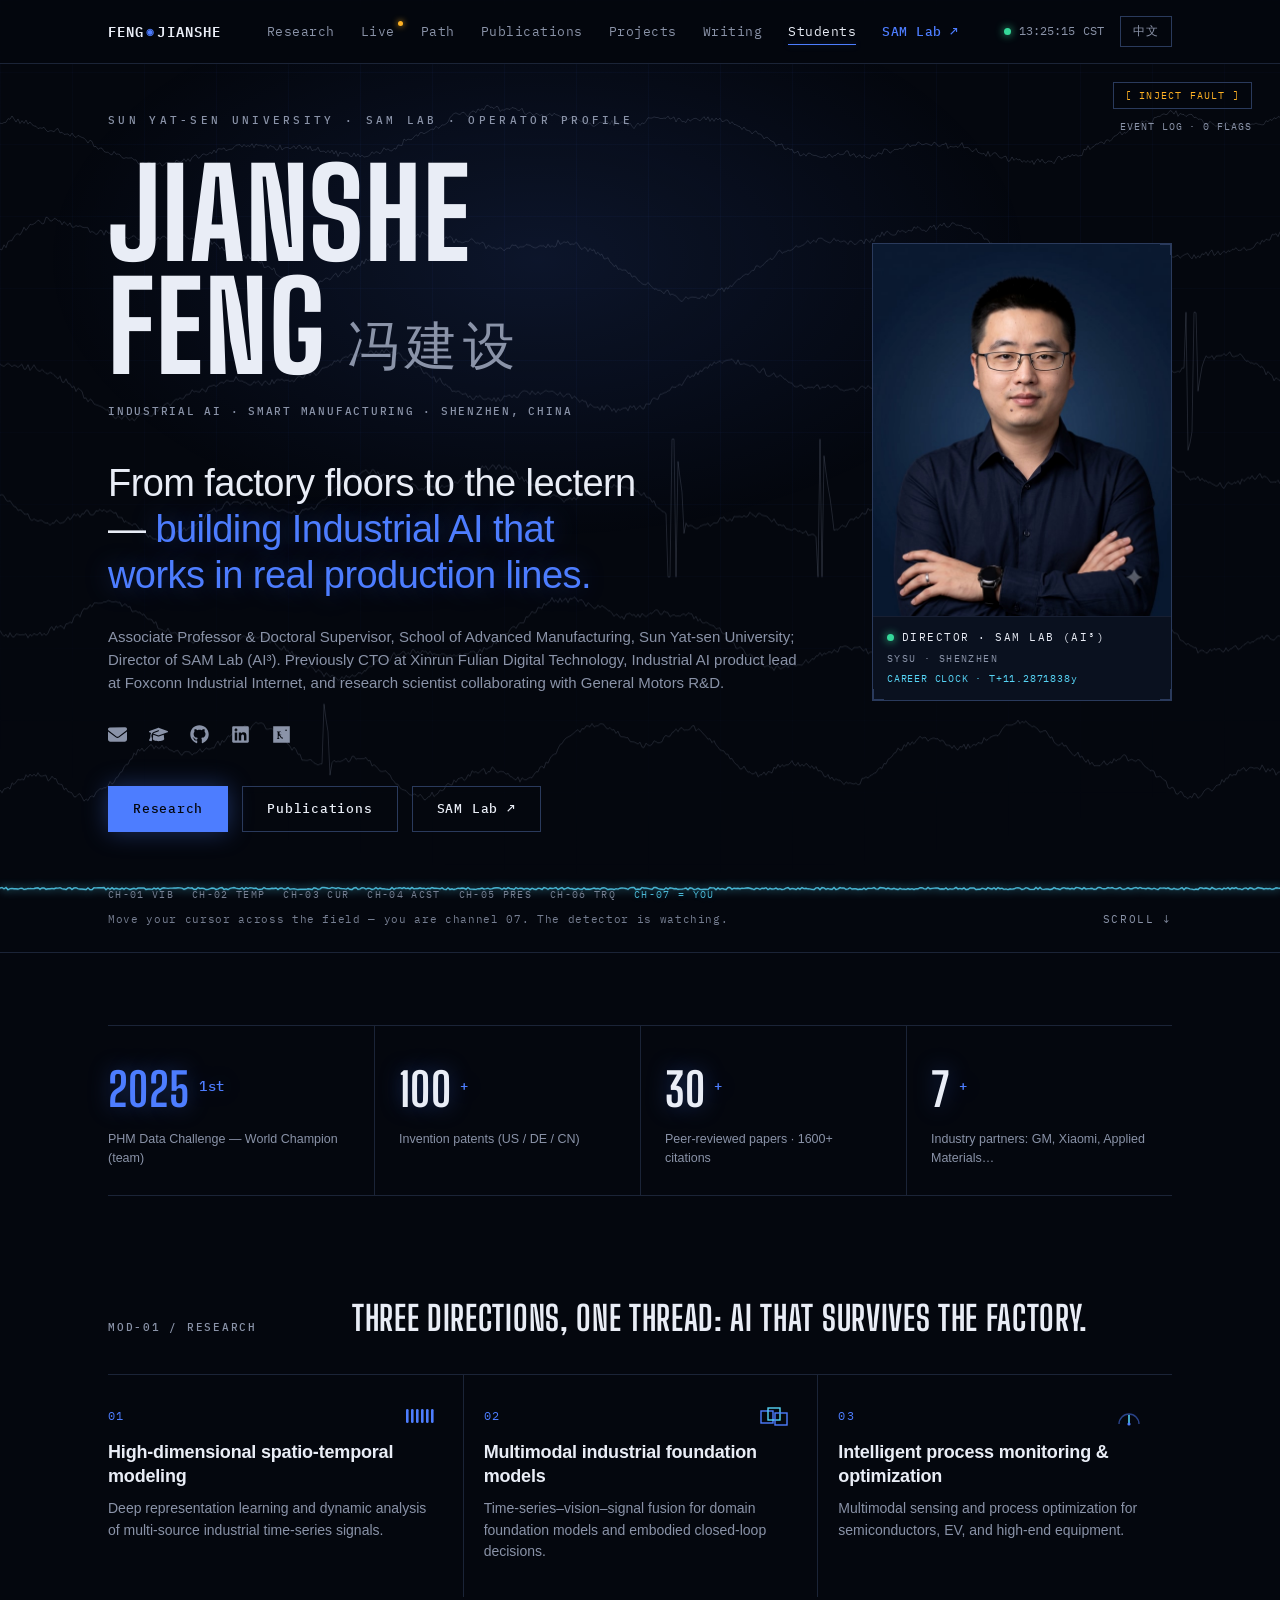
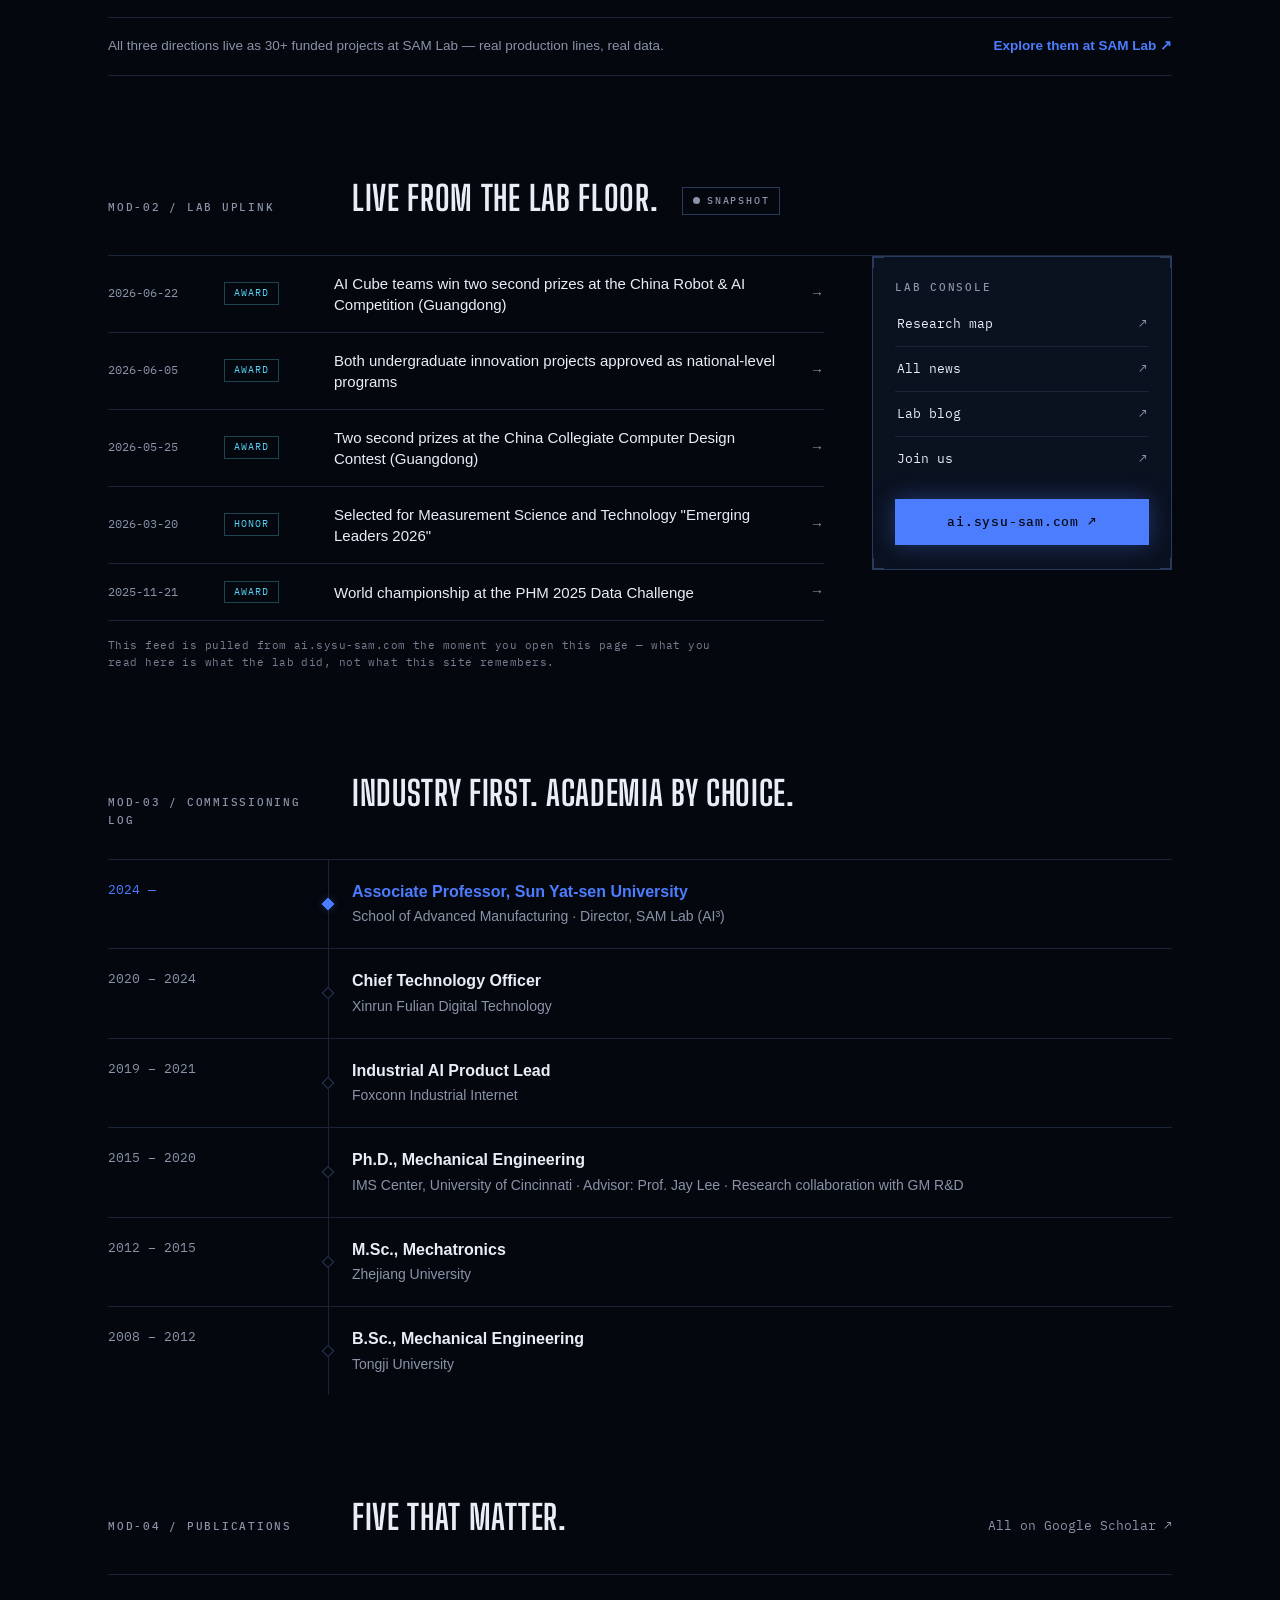
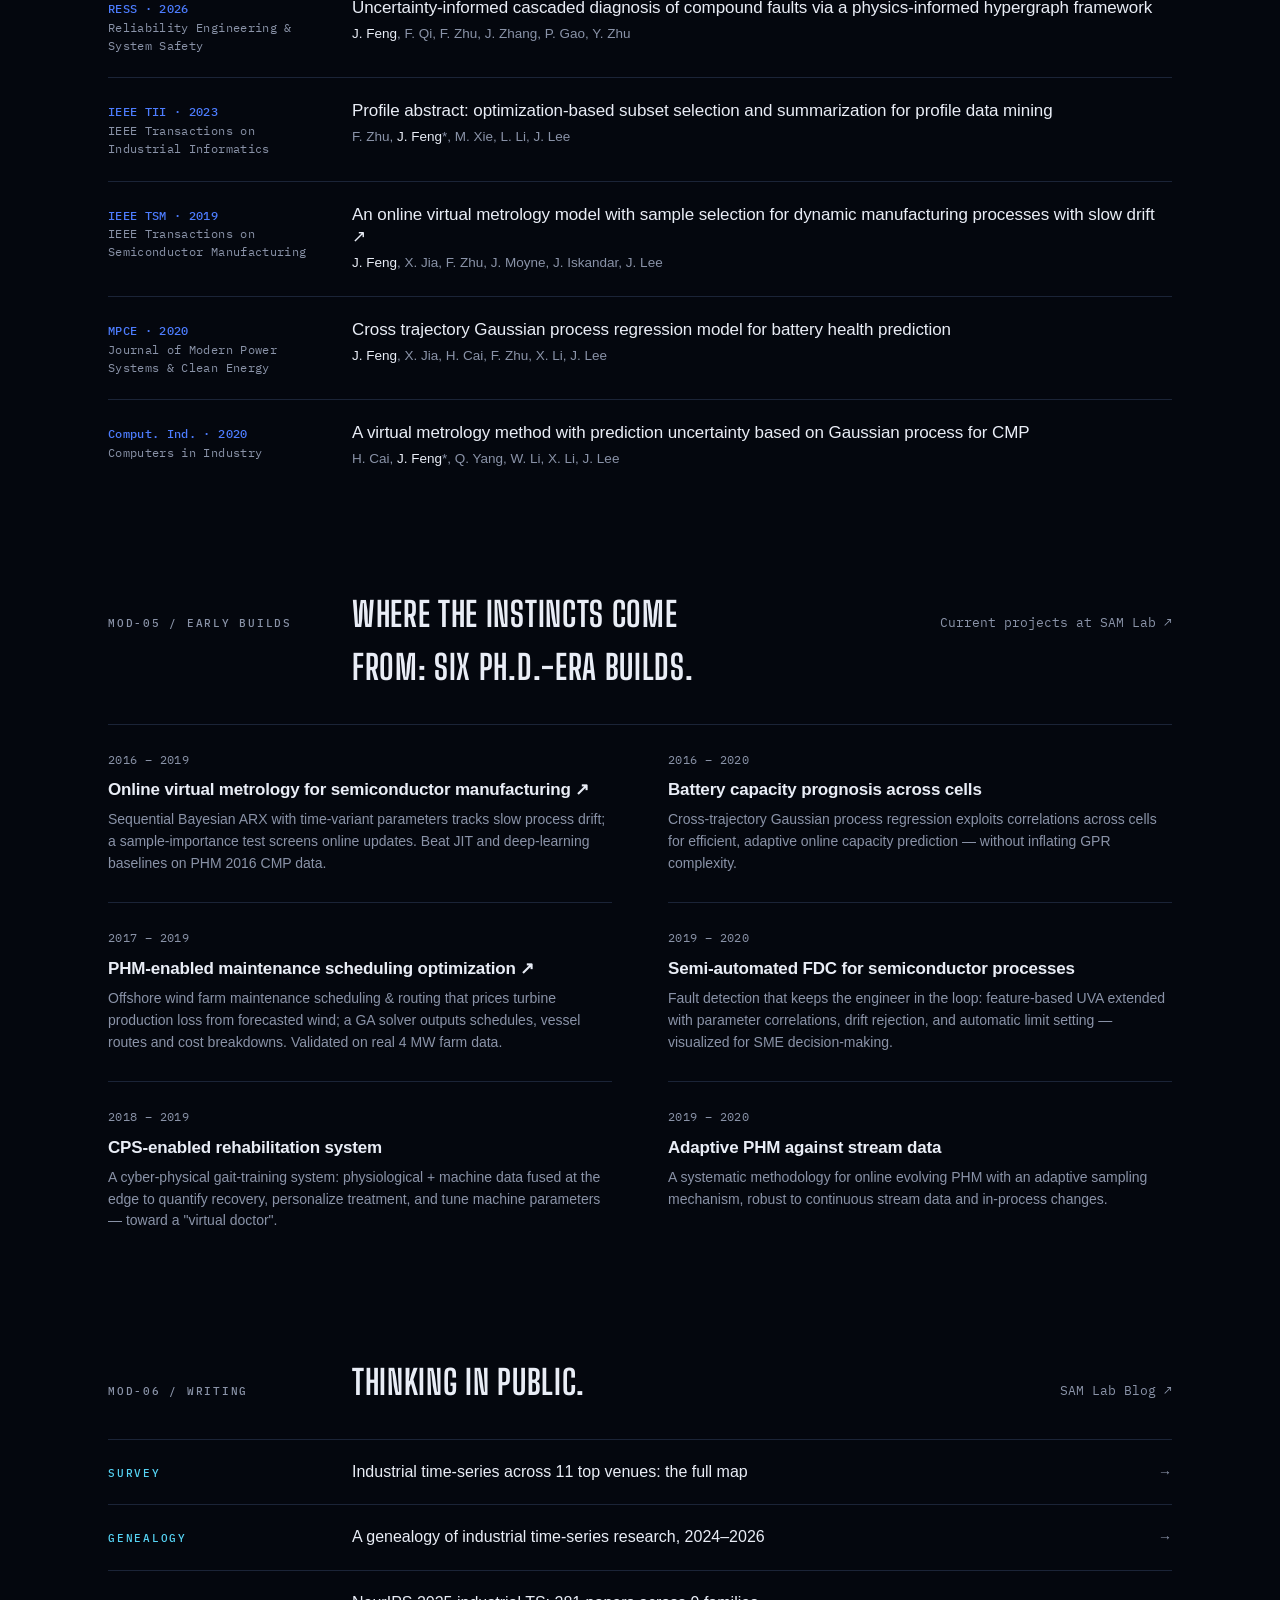
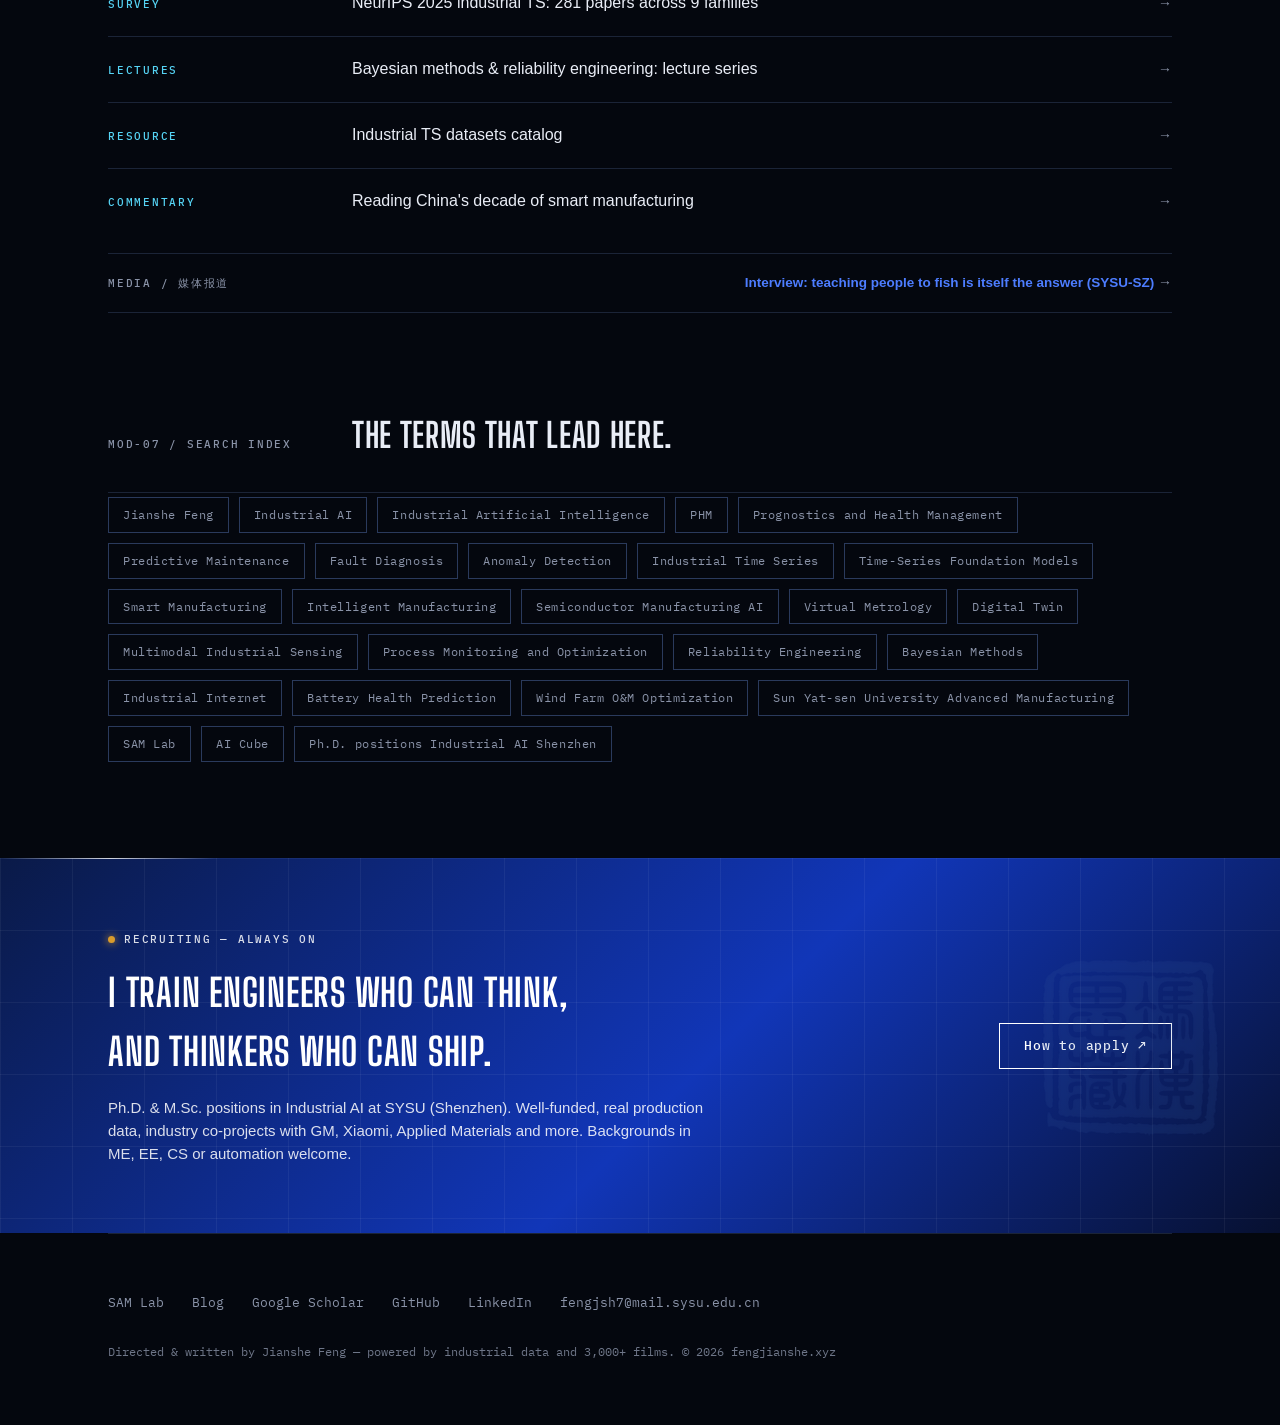
==== commit 04ee9274: "deploy: JiansheFengRe/fengjianshe.xyz@d0a13f377a2ecce2f27fd6ff617b19b6a71e040f" ====
--- a/index.html
+++ b/index.html
@@ -1,5 +1,5 @@
-<!DOCTYPE html><html lang="en" data-astro-cid-5hce7sga> <head><meta charset="utf-8"><meta name="viewport" content="width=device-width, initial-scale=1"><meta name="theme-color" content="#04070e"><script>document.documentElement.classList.add('js');</script><link rel="preconnect" href="https://fonts.googleapis.com"><link rel="preconnect" href="https://fonts.gstatic.com" crossorigin><link href="https://fonts.googleapis.com/css2?family=Big+Shoulders+Display:wght@600;700;800&family=IBM+Plex+Mono:wght@400;500;600&display=swap" rel="stylesheet"><title>Jianshe Feng 冯建设 — Industrial AI, Sun Yat-sen University</title><meta name="description" content="Associate Professor at SYSU School of Advanced Manufacturing; Director of SAM Lab (AI³). From factory floors to the lectern — building Industrial AI that works in real production lines."><meta name="author" content="Jianshe Feng"><link rel="alternate" hreflang="en" href="https://fengjianshe.xyz/"><link rel="alternate" hreflang="zh-CN" href="https://fengjianshe.xyz/zh/"><link rel="canonical" href="https://fengjianshe.xyz/"><link rel="icon" href="/favicon.svg" type="image/svg+xml"><link rel="icon" href="/icon-32.png" type="image/png" sizes="32x32"><link rel="apple-touch-icon" href="/icon-192.png"><meta property="og:title" content="Jianshe Feng 冯建设 — Industrial AI, Sun Yat-sen University"><meta property="og:description" content="Associate Professor at SYSU School of Advanced Manufacturing; Director of SAM Lab (AI³). From factory floors to the lectern — building Industrial AI that works in real production lines."><meta property="og:type" content="profile"><meta property="og:image" content="https://fengjianshe.xyz/og.png"><meta property="og:image:width" content="1200"><meta property="og:image:height" content="630"><meta name="twitter:card" content="summary_large_image"><meta name="twitter:image" content="https://fengjianshe.xyz/og.png"><link rel="stylesheet" href="/_astro/index.DG2waT3X.css"></head> <body data-astro-cid-5hce7sga> <div class="topbar" data-astro-cid-5hce7sga> <div class="wrap" data-astro-cid-5hce7sga> <nav data-astro-cid-5hce7sga> <a class="logo mono" href="/" data-astro-cid-5hce7sga>FENG<span class="dot" data-astro-cid-5hce7sga>◉</span>JIANSHE</a> <ul data-astro-cid-5hce7sga> <li data-astro-cid-5hce7sga><a href="#research" data-astro-cid-5hce7sga>Research</a></li> <li data-astro-cid-5hce7sga><a href="#uplink" data-astro-cid-5hce7sga>Live<span class="live-dot" aria-hidden="true" data-astro-cid-5hce7sga></span></a></li> <li data-astro-cid-5hce7sga><a href="#path" data-astro-cid-5hce7sga>Path</a></li> <li data-astro-cid-5hce7sga><a href="#pubs" data-astro-cid-5hce7sga>Publications</a></li> <li data-astro-cid-5hce7sga><a href="#projects" data-astro-cid-5hce7sga>Projects</a></li> <li data-astro-cid-5hce7sga><a href="#writing" data-astro-cid-5hce7sga>Writing</a></li> <li data-astro-cid-5hce7sga><a href="#students" data-astro-cid-5hce7sga>Students</a></li> <li data-astro-cid-5hce7sga><a class="lab" href="https://ai.sysu-sam.com/" data-astro-cid-5hce7sga>SAM Lab ↗</a></li> </ul> <div class="right" data-astro-cid-5hce7sga> <span class="clock mono" id="sz-clock" title="Shenzhen local time" data-astro-cid-5hce7sga> <span class="led pulse" data-astro-cid-5hce7sga></span> <span id="sz-clock-t" data-astro-cid-5hce7sga>--:--:--</span> CST
+<!DOCTYPE html><html lang="en" data-astro-cid-5hce7sga> <head><meta charset="utf-8"><meta name="viewport" content="width=device-width, initial-scale=1"><meta name="theme-color" content="#04070e"><script>document.documentElement.classList.add('js');</script><link rel="preconnect" href="https://fonts.googleapis.com"><link rel="preconnect" href="https://fonts.gstatic.com" crossorigin><link href="https://fonts.googleapis.com/css2?family=Big+Shoulders+Display:wght@600;700;800&family=IBM+Plex+Mono:wght@400;500;600&display=swap" rel="stylesheet"><title>Jianshe Feng (冯建设) — Industrial AI Professor, Sun Yat-sen University · Director, SAM Lab</title><meta name="description" content="Jianshe Feng (冯建设): Associate Professor &#38; doctoral supervisor, School of Advanced Manufacturing, Sun Yat-sen University (Shenzhen); Director of SAM Lab (AI³). Industrial AI, PHM, predictive maintenance, industrial time-series foundation models, semiconductor manufacturing AI. Former CTO; PHM 2025 Data Challenge world-champion team."><meta name="keywords" content="Jianshe Feng, Industrial AI, Industrial Artificial Intelligence, PHM, Prognostics and Health Management, Predictive Maintenance, Fault Diagnosis, Anomaly Detection, Industrial Time Series, Time-Series Foundation Models, Smart Manufacturing, Intelligent Manufacturing, Semiconductor Manufacturing AI, Virtual Metrology, Digital Twin, Multimodal Industrial Sensing, Process Monitoring and Optimization, Reliability Engineering, Bayesian Methods, Industrial Internet, Battery Health Prediction, Wind Farm O&#38;M Optimization, Sun Yat-sen University Advanced Manufacturing, SAM Lab, AI Cube, Ph.D. positions Industrial AI Shenzhen"><meta name="author" content="Jianshe Feng"><link rel="alternate" hreflang="en" href="https://fengjianshe.xyz/"><link rel="alternate" hreflang="zh-CN" href="https://fengjianshe.xyz/zh/"><link rel="alternate" hreflang="x-default" href="https://fengjianshe.xyz/"><link rel="canonical" href="https://fengjianshe.xyz/"><link rel="sitemap" href="/sitemap.xml"><link rel="icon" href="/favicon.svg" type="image/svg+xml"><link rel="icon" href="/icon-32.png" type="image/png" sizes="32x32"><link rel="apple-touch-icon" href="/icon-192.png"><meta property="og:title" content="Jianshe Feng (冯建设) — Industrial AI Professor, Sun Yat-sen University · Director, SAM Lab"><meta property="og:description" content="Jianshe Feng (冯建设): Associate Professor &#38; doctoral supervisor, School of Advanced Manufacturing, Sun Yat-sen University (Shenzhen); Director of SAM Lab (AI³). Industrial AI, PHM, predictive maintenance, industrial time-series foundation models, semiconductor manufacturing AI. Former CTO; PHM 2025 Data Challenge world-champion team."><meta property="og:type" content="profile"><meta property="og:url" content="https://fengjianshe.xyz/"><meta property="og:site_name" content="Jianshe Feng 冯建设"><meta property="og:locale" content="en_US"><meta property="og:locale:alternate" content="zh_CN"><meta property="og:image" content="https://fengjianshe.xyz/og.png"><meta property="og:image:width" content="1200"><meta property="og:image:height" content="630"><meta name="twitter:card" content="summary_large_image"><meta name="twitter:image" content="https://fengjianshe.xyz/og.png"><script type="application/ld+json">{"@context":"https://schema.org","@graph":[{"@type":"Person","@id":"https://fengjianshe.xyz/#person","name":"Jianshe Feng","alternateName":["Jianshe Feng","冯建设","Feng Jianshe"],"givenName":"Jianshe","familyName":"Feng","jobTitle":"Associate Professor & Doctoral Supervisor","worksFor":{"@type":"CollegeOrUniversity","name":"Sun Yat-sen University","alternateName":"中山大学","url":"https://www.sysu.edu.cn/"},"affiliation":[{"@type":"Organization","name":"School of Advanced Manufacturing, Sun Yat-sen University","alternateName":"中山大学先进制造学院"},{"@type":"Organization","name":"SAM Lab (AI³) — Advanced Manufacturing Intelligence Lab","alternateName":"先进智造实验室（AI Cube）","url":"https://ai.sysu-sam.com/"}],"alumniOf":[{"@type":"CollegeOrUniversity","name":"University of Cincinnati"},{"@type":"CollegeOrUniversity","name":"Zhejiang University","alternateName":"浙江大学"},{"@type":"CollegeOrUniversity","name":"Tongji University","alternateName":"同济大学"}],"knowsAbout":["Jianshe Feng","Industrial AI","Industrial Artificial Intelligence","PHM","Prognostics and Health Management","Predictive Maintenance","Fault Diagnosis","Anomaly Detection","Industrial Time Series","Time-Series Foundation Models","Smart Manufacturing","Intelligent Manufacturing","Semiconductor Manufacturing AI","Virtual Metrology","Digital Twin","Multimodal Industrial Sensing","Process Monitoring and Optimization","Reliability Engineering","Bayesian Methods","Industrial Internet","Battery Health Prediction","Wind Farm O&M Optimization","Sun Yat-sen University Advanced Manufacturing","SAM Lab","AI Cube","Ph.D. positions Industrial AI Shenzhen","冯建设","工业人工智能","工业AI","故障预测与健康管理 PHM","预测性维护","故障诊断","异常检测","工业时序","时序大模型","工业大模型","智能制造","先进制造","半导体制造AI","虚拟量测","数字孪生","多模态感知","过程监控与工艺优化","可靠性工程","贝叶斯方法","工业互联网","电池健康预测","风电运维优化","中山大学先进制造学院","先进智造实验室","SAM Lab","AI Cube","工业AI 硕博招生 深圳"],"email":"mailto:fengjsh7@mail.sysu.edu.cn","image":"https://fengjianshe.xyz/portrait.jpg","url":"https://fengjianshe.xyz/","workLocation":{"@type":"Place","address":{"@type":"PostalAddress","addressLocality":"Shenzhen","addressCountry":"CN"}},"sameAs":["https://scholar.google.com/citations?hl=en&user=izHfXdgAAAAJ","https://github.com/fengjianshe","https://www.linkedin.com/in/jianshe-feng-096644a1/","https://www.researchgate.net/profile/Jianshe_Feng","https://ai.sysu-sam.com/","https://blog.sysu-sam.com/"]},{"@type":"WebSite","@id":"https://fengjianshe.xyz/#website","url":"https://fengjianshe.xyz/","name":"Jianshe Feng 冯建设","inLanguage":["en","zh-CN"],"publisher":{"@id":"https://fengjianshe.xyz/#person"}},{"@type":"ProfilePage","url":"https://fengjianshe.xyz/","mainEntity":{"@id":"https://fengjianshe.xyz/#person"},"inLanguage":"en"}]}</script><link rel="stylesheet" href="/_astro/index.DayYAePw.css"></head> <body data-astro-cid-5hce7sga> <div class="topbar" data-astro-cid-5hce7sga> <div class="wrap" data-astro-cid-5hce7sga> <nav data-astro-cid-5hce7sga> <a class="logo mono" href="/" data-astro-cid-5hce7sga>FENG<span class="dot" data-astro-cid-5hce7sga>◉</span>JIANSHE</a> <ul data-astro-cid-5hce7sga> <li data-astro-cid-5hce7sga><a href="#research" data-astro-cid-5hce7sga>Research</a></li> <li data-astro-cid-5hce7sga><a href="#uplink" data-astro-cid-5hce7sga>Live<span class="live-dot" aria-hidden="true" data-astro-cid-5hce7sga></span></a></li> <li data-astro-cid-5hce7sga><a href="#path" data-astro-cid-5hce7sga>Path</a></li> <li data-astro-cid-5hce7sga><a href="#pubs" data-astro-cid-5hce7sga>Publications</a></li> <li data-astro-cid-5hce7sga><a href="#projects" data-astro-cid-5hce7sga>Projects</a></li> <li data-astro-cid-5hce7sga><a href="#writing" data-astro-cid-5hce7sga>Writing</a></li> <li data-astro-cid-5hce7sga><a href="#students" data-astro-cid-5hce7sga>Students</a></li> <li data-astro-cid-5hce7sga><a class="lab" href="https://ai.sysu-sam.com/" data-astro-cid-5hce7sga>SAM Lab ↗</a></li> </ul> <div class="right" data-astro-cid-5hce7sga> <span class="clock mono" id="sz-clock" title="Shenzhen local time" data-astro-cid-5hce7sga> <span class="led pulse" data-astro-cid-5hce7sga></span> <span id="sz-clock-t" data-astro-cid-5hce7sga>--:--:--</span> CST
 </span> <a class="lang-btn mono" href="/zh/" data-astro-cid-5hce7sga>中文</a> <button class="menu-btn mono" id="menu-btn" type="button" aria-expanded="false" aria-controls="m-menu" aria-label="Menu" data-astro-cid-5hce7sga>☰</button> </div> </nav> </div> </div> <div class="m-menu" id="m-menu" hidden data-astro-cid-5hce7sga> <ul class="mono" data-astro-cid-5hce7sga> <li data-astro-cid-5hce7sga><a href="#research" data-astro-cid-5hce7sga>Research</a></li> <li data-astro-cid-5hce7sga><a href="#uplink" data-astro-cid-5hce7sga>Live</a></li> <li data-astro-cid-5hce7sga><a href="#path" data-astro-cid-5hce7sga>Path</a></li> <li data-astro-cid-5hce7sga><a href="#pubs" data-astro-cid-5hce7sga>Publications</a></li> <li data-astro-cid-5hce7sga><a href="#projects" data-astro-cid-5hce7sga>Projects</a></li> <li data-astro-cid-5hce7sga><a href="#writing" data-astro-cid-5hce7sga>Writing</a></li> <li data-astro-cid-5hce7sga><a href="#students" data-astro-cid-5hce7sga>Students</a></li> <li data-astro-cid-5hce7sga><a class="lab" href="https://ai.sysu-sam.com/" data-astro-cid-5hce7sga>SAM Lab ↗</a></li> </ul> </div>  <!-- The hero IS the instrument: a full-viewport multichannel telemetry
      field runs behind everything, and the visitor's cursor is CH-07 —
-     monitored by the same anomaly detector as the machine channels. --><header class="hero" id="hero" data-astro-cid-xhaoqxbd> <canvas id="tele-canvas" aria-hidden="true" data-astro-cid-xhaoqxbd></canvas> <div class="hud mono bt" style="--bi:7" data-astro-cid-xhaoqxbd> <button class="inject" id="inject" type="button" data-astro-cid-xhaoqxbd>[ INJECT FAULT ]</button> <div class="tele-log" id="tele-log" aria-hidden="true" data-astro-cid-xhaoqxbd> <div class="log-head" data-astro-cid-xhaoqxbd>EVENT LOG · <span id="flag-count" data-astro-cid-xhaoqxbd>0</span> FLAGS</div> </div> </div> <div class="wrap hero-inner" data-astro-cid-xhaoqxbd> <div class="hero-grid" data-astro-cid-xhaoqxbd> <div class="hero-main" data-astro-cid-xhaoqxbd> <div class="presents mono bt" style="--bi:0" data-astro-cid-xhaoqxbd>SUN YAT-SEN UNIVERSITY · SAM LAB · OPERATOR PROFILE</div> <h1 class="bt" style="--bi:1" data-astro-cid-xhaoqxbd> Jianshe Feng<span class="cn" data-astro-cid-xhaoqxbd>冯建设</span> </h1> <div class="kicker label bt" style="--bi:2" data-astro-cid-xhaoqxbd>Industrial AI · Smart Manufacturing · Shenzhen, China</div> <p class="thesis bt" style="--bi:3" data-astro-cid-xhaoqxbd>From factory floors to the lectern — <em data-astro-cid-xhaoqxbd>building Industrial AI that works in real production lines.</em></p> <p class="sub bt" style="--bi:4" data-astro-cid-xhaoqxbd>Associate Professor &amp; Doctoral Supervisor, School of Advanced Manufacturing, Sun Yat-sen University; Director of SAM Lab (AI³). Previously CTO at Xinrun Fulian Digital Technology, Industrial AI product lead at Foxconn Industrial Internet, and research scientist collaborating with General Motors R&amp;D.</p> <div class="bt" style="--bi:5" data-astro-cid-xhaoqxbd><div class="social" data-astro-cid-dv46nlzh> <a href="mailto:fengjsh7@mail.sysu.edu.cn" title="Email" aria-label="Email" data-astro-cid-dv46nlzh> <svg viewBox="0 0 512 512" aria-hidden="true" data-astro-cid-dv46nlzh><path fill="currentColor" d="M48 64C21.5 64 0 85.5 0 112c0 15.1 7.1 29.3 19.2 38.4L236.8 313.6c11.4 8.5 27 8.5 38.4 0L492.8 150.4c12.1-9.1 19.2-23.3 19.2-38.4c0-26.5-21.5-48-48-48L48 64zM0 176L0 384c0 35.3 28.7 64 64 64l384 0c35.3 0 64-28.7 64-64l0-208L294.4 339.2c-22.8 17.1-54 17.1-76.8 0L0 176z" data-astro-cid-dv46nlzh></path></svg>     </a><a href="https://scholar.google.com/citations?hl=en&user=izHfXdgAAAAJ" title="Google Scholar" aria-label="Google Scholar" data-astro-cid-dv46nlzh>  <svg viewBox="0 0 640 512" aria-hidden="true" data-astro-cid-dv46nlzh><path fill="currentColor" d="M320 32c-8.1 0-16.1 1.4-23.7 4.1L15.8 137.4C6.3 140.9 0 149.9 0 160s6.3 19.1 15.8 22.6l57.9 20.9C57.3 229.3 48 259.8 48 291.9l0 28.1c0 28.4-10.8 57.7-22.3 80.8c-6.5 13-13.9 25.8-22.5 37.6C0 442.7-.9 448.3 .9 453.4s6 8.9 11.2 10.2l64 16c4.2 1.1 8.7 .3 12.4-2s6.3-6.1 7.1-10.4c8.6-42.8 4.3-81.2-2.1-108.7C90.3 344.3 86 329.8 80 316.5l0-24.6c0-30.2 10.2-58.7 27.9-81.5c12.9-15.5 29.6-28 49.2-35.7l157-61.7c8.2-3.2 17.5 .8 20.7 9s-.8 17.5-9 20.7l-157 61.7c-12.4 4.9-23.3 12.4-32.2 21.6l159.6 57.6c7.6 2.7 15.6 4.1 23.7 4.1s16.1-1.4 23.7-4.1L624.2 182.6c9.5-3.4 15.8-12.5 15.8-22.6s-6.3-19.1-15.8-22.6L343.7 36.1C336.1 33.4 328.1 32 320 32zM128 408c0 35.3 86 72 192 72s192-36.7 192-72L496.7 262.6 354.5 314c-11.1 4-22.8 6-34.5 6s-23.5-2-34.5-6L143.3 262.6 128 408z" data-astro-cid-dv46nlzh></path></svg>    </a><a href="https://github.com/fengjianshe" title="GitHub" aria-label="GitHub" data-astro-cid-dv46nlzh>   <svg viewBox="0 0 496 512" aria-hidden="true" data-astro-cid-dv46nlzh><path fill="currentColor" d="M165.9 397.4c0 2-2.3 3.6-5.2 3.6-3.3 .3-5.6-1.3-5.6-3.6 0-2 2.3-3.6 5.2-3.6 3-.3 5.6 1.3 5.6 3.6zm-31.1-4.5c-.7 2 1.3 4.3 4.3 4.9 2.6 1 5.6 0 6.2-2s-1.3-4.3-4.3-5.2c-2.6-.7-5.5 .3-6.2 2.3zm44.2-1.7c-2.9 .7-4.9 2.6-4.6 4.9 .3 2 2.9 3.3 5.9 2.6 2.9-.7 4.9-2.6 4.6-4.6-.3-1.9-3-3.2-5.9-2.9zM244.8 8C106.1 8 0 113.3 0 252c0 110.9 69.8 205.8 169.5 239.2 12.8 2.3 17.3-5.6 17.3-12.1 0-6.2-.3-40.4-.3-61.4 0 0-70 15-84.7-29.8 0 0-11.4-29.1-27.8-36.6 0 0-22.9-15.7 1.6-15.4 0 0 24.9 2 38.6 25.8 21.9 38.6 58.6 27.5 72.9 20.9 2.3-16 8.8-27.1 16-33.7-55.9-6.2-112.3-14.3-112.3-110.5 0-27.5 7.6-41.3 23.6-58.9-2.6-6.5-11.1-33.3 2.6-67.9 20.9-6.5 69 27 69 27 20-5.6 41.5-8.5 62.8-8.5s42.8 2.9 62.8 8.5c0 0 48.1-33.6 69-27 13.7 34.7 5.2 61.4 2.6 67.9 16 17.7 25.8 31.5 25.8 58.9 0 96.5-58.9 104.2-114.8 110.5 9.2 7.9 17 22.9 17 46.4 0 33.7-.3 75.4-.3 83.6 0 6.5 4.6 14.4 17.3 12.1C428.2 457.8 496 362.9 496 252 496 113.3 383.5 8 244.8 8z" data-astro-cid-dv46nlzh></path></svg>   </a><a href="https://www.linkedin.com/in/jianshe-feng-096644a1/" title="LinkedIn" aria-label="LinkedIn" data-astro-cid-dv46nlzh>    <svg viewBox="0 0 448 512" aria-hidden="true" data-astro-cid-dv46nlzh><path fill="currentColor" d="M416 32H31.9C14.3 32 0 46.5 0 64.3v383.4C0 465.5 14.3 480 31.9 480H416c17.6 0 32-14.5 32-32.3V64.3c0-17.8-14.4-32.3-32-32.3zM135.4 416H69V202.2h66.5V416zm-33.2-243c-21.3 0-38.5-17.3-38.5-38.5S80.9 96 102.2 96c21.2 0 38.5 17.3 38.5 38.5 0 21.3-17.2 38.5-38.5 38.5zm282.1 243h-66.4V312c0-24.8-.5-56.7-34.5-56.7-34.6 0-39.9 27-39.9 54.9V416h-66.4V202.2h63.7v29.2h.9c8.9-16.8 30.6-34.5 62.9-34.5 67.2 0 79.7 44.3 79.7 101.9V416z" data-astro-cid-dv46nlzh></path></svg>  </a><a href="https://www.researchgate.net/profile/Jianshe_Feng" title="ResearchGate" aria-label="ResearchGate" data-astro-cid-dv46nlzh>     <svg viewBox="0 0 448 512" aria-hidden="true" data-astro-cid-dv46nlzh><path fill="currentColor" d="M0 32v448h448V32H0zm262.2 334.4c-6.6 3-33.2 6-50-14.2-9.2-10.6-25.3-33.3-42.2-63.6-8.9 0-14.7 0-21.4-.6v46.4c0 23.5 2.8 27.1 23.1 29.6v11.9h-70.9v-11.9c17.5-2.5 21.1-5.5 21.1-29.6V213.9c0-24.2-2.8-25.7-21.1-28.2v-12.2h67.5c39.7 0 58.6 15.8 58.6 47.8 0 26.3-16.9 42.9-39.7 48.9 5.8 10.6 19.7 32.8 29.6 46.4 11.9 16.1 18.9 19.7 26.7 22.5l18.7-1.9zM227.6 224.2c0-25.6-16.4-36.4-41.9-36.4-3.9 0-8.3 .3-11.1 .8-3.1 .6-4.4 2.8-4.4 8.9v60.5c4.7 .6 8.9 .8 13.9 .8 28.3 0 43.5-12.5 43.5-34.6zm140.8-82.7c0 12.2-9.4 21.7-21.7 21.7s-21.7-9.4-21.7-21.7 9.4-21.7 21.7-21.7 21.7 9.5 21.7 21.7z" data-astro-cid-dv46nlzh></path></svg> </a> </div> </div> <div class="cta-row bt" style="--bi:6" data-astro-cid-xhaoqxbd> <a class="cta primary" href="#research" data-astro-cid-xhaoqxbd>Research</a> <a class="cta" href="#pubs" data-astro-cid-xhaoqxbd>Publications</a> <a class="cta" href="https://ai.sysu-sam.com/" data-astro-cid-xhaoqxbd>SAM Lab ↗</a> </div> </div> <figure class="operator ticked bt" style="--bi:3" data-astro-cid-xhaoqxbd> <span class="tick-b" data-astro-cid-xhaoqxbd></span> <img src="/portrait.jpg" width="600" height="750" alt="Portrait of Jianshe Feng" data-astro-cid-xhaoqxbd> <figcaption class="mono" data-astro-cid-xhaoqxbd> <span class="op-role" data-astro-cid-xhaoqxbd><span class="led pulse" data-astro-cid-xhaoqxbd></span>DIRECTOR · SAM LAB (AI³)</span> <span class="op-id" data-astro-cid-xhaoqxbd>SYSU · SHENZHEN</span> <span class="op-clock" data-epoch="2015-08-24T00:00:00+08:00" data-astro-cid-xhaoqxbd> CAREER CLOCK · T+<span id="career-y" data-astro-cid-xhaoqxbd>--.-------</span>y
-</span> </figcaption> </figure> </div> <div class="hero-foot bt" style="--bi:8" data-astro-cid-xhaoqxbd> <div class="legend mono" aria-hidden="true" data-astro-cid-xhaoqxbd> <span data-astro-cid-xhaoqxbd>CH-01 VIB</span><span data-astro-cid-xhaoqxbd>CH-02 TEMP</span><span data-astro-cid-xhaoqxbd>CH-03 CUR</span> <span data-astro-cid-xhaoqxbd>CH-04 ACST</span><span data-astro-cid-xhaoqxbd>CH-05 PRES</span><span data-astro-cid-xhaoqxbd>CH-06 TRQ</span> <span class="you" data-astro-cid-xhaoqxbd>CH-07 = YOU</span> </div> <div class="foot-row mono" data-astro-cid-xhaoqxbd> <p class="probe-hint" data-astro-cid-xhaoqxbd>Move your cursor across the field — you are channel 07. The detector is watching.</p> <a class="scroll-cue" href="#research" data-astro-cid-xhaoqxbd>SCROLL ↓</a> </div> </div> </div> </header> <div class="wrap" data-astro-cid-xhaoqxbd> <div class="proof" data-astro-cid-xhaoqxbd> <div class="rv" data-astro-cid-xhaoqxbd> <div class="num" data-target="2025" data-astro-cid-xhaoqxbd>2025<sup data-astro-cid-xhaoqxbd>&nbsp;1st</sup></div> <div class="cap" data-astro-cid-xhaoqxbd>PHM Data Challenge — World Champion (team)</div> </div><div class="rv" data-astro-cid-xhaoqxbd> <div class="num" data-target="100" data-astro-cid-xhaoqxbd>100<sup data-astro-cid-xhaoqxbd>&nbsp;+</sup></div> <div class="cap" data-astro-cid-xhaoqxbd>Invention patents (US / DE / CN)</div> </div><div class="rv" data-astro-cid-xhaoqxbd> <div class="num" data-target="30" data-astro-cid-xhaoqxbd>30<sup data-astro-cid-xhaoqxbd>&nbsp;+</sup></div> <div class="cap" data-astro-cid-xhaoqxbd>Peer-reviewed papers · 1600+ citations</div> </div><div class="rv" data-astro-cid-xhaoqxbd> <div class="num" data-target="7" data-astro-cid-xhaoqxbd>7<sup data-astro-cid-xhaoqxbd>&nbsp;+</sup></div> <div class="cap" data-astro-cid-xhaoqxbd>Industry partners: GM, Xiaomi, Applied Materials…</div> </div> </div> <section id="research" data-astro-cid-xhaoqxbd> <div class="sec-head rv" data-astro-cid-xhaoqxbd> <div class="label" data-astro-cid-xhaoqxbd>MOD-01 / RESEARCH</div> <h2 data-astro-cid-xhaoqxbd>Three directions, one thread: AI that survives the factory.</h2> </div> <hr class="rule" data-astro-cid-xhaoqxbd> <div class="research" data-astro-cid-xhaoqxbd> <article class="rv" data-astro-cid-xhaoqxbd> <div class="idx-row" data-astro-cid-xhaoqxbd> <div class="idx mono" data-astro-cid-xhaoqxbd>01</div> <svg class="viz" viewBox="0 0 30 22" aria-hidden="true" data-astro-cid-xhaoqxbd> <rect x="1" y="4" width="2.6" height="14" rx="1.3" style="--d:0s" data-astro-cid-xhaoqxbd></rect><rect x="6" y="4" width="2.6" height="14" rx="1.3" style="--d:0.16s" data-astro-cid-xhaoqxbd></rect><rect x="11" y="4" width="2.6" height="14" rx="1.3" style="--d:0.32s" data-astro-cid-xhaoqxbd></rect><rect x="16" y="4" width="2.6" height="14" rx="1.3" style="--d:0.48s" data-astro-cid-xhaoqxbd></rect><rect x="21" y="4" width="2.6" height="14" rx="1.3" style="--d:0.64s" data-astro-cid-xhaoqxbd></rect><rect x="26" y="4" width="2.6" height="14" rx="1.3" style="--d:0.8s" data-astro-cid-xhaoqxbd></rect> </svg>   </div> <h3 data-astro-cid-xhaoqxbd>High-dimensional spatio-temporal modeling</h3> <p data-astro-cid-xhaoqxbd>Deep representation learning and dynamic analysis of multi-source industrial time-series signals.</p> </article><article class="rv" data-astro-cid-xhaoqxbd> <div class="idx-row" data-astro-cid-xhaoqxbd> <div class="idx mono" data-astro-cid-xhaoqxbd>02</div>  <svg class="viz viz-fuse" viewBox="0 0 30 22" aria-hidden="true" data-astro-cid-xhaoqxbd> <rect class="l1" x="2" y="6" width="12" height="12" data-astro-cid-xhaoqxbd></rect> <rect class="l2" x="9" y="3" width="12" height="12" data-astro-cid-xhaoqxbd></rect> <rect class="l3" x="16" y="8" width="12" height="12" data-astro-cid-xhaoqxbd></rect> </svg>  </div> <h3 data-astro-cid-xhaoqxbd>Multimodal industrial foundation models</h3> <p data-astro-cid-xhaoqxbd>Time-series–vision–signal fusion for domain foundation models and embodied closed-loop decisions.</p> </article><article class="rv" data-astro-cid-xhaoqxbd> <div class="idx-row" data-astro-cid-xhaoqxbd> <div class="idx mono" data-astro-cid-xhaoqxbd>03</div>   <svg class="viz viz-gauge" viewBox="0 0 30 22" aria-hidden="true" data-astro-cid-xhaoqxbd> <path d="M5 19 A 10 10 0 0 1 25 19" data-astro-cid-xhaoqxbd></path> <line class="needle" x1="15" y1="19" x2="15" y2="10.5" data-astro-cid-xhaoqxbd></line> <circle cx="15" cy="19" r="1.6" data-astro-cid-xhaoqxbd></circle> </svg> </div> <h3 data-astro-cid-xhaoqxbd>Intelligent process monitoring &amp; optimization</h3> <p data-astro-cid-xhaoqxbd>Multimodal sensing and process optimization for semiconductors, EV, and high-end equipment.</p> </article> </div> <div class="lab-note" data-astro-cid-xhaoqxbd> <p data-astro-cid-xhaoqxbd>All three directions live as 30+ funded projects at SAM Lab — real production lines, real data.</p> <a href="https://ai.sysu-sam.com/research/" data-astro-cid-xhaoqxbd>Explore them at SAM Lab ↗</a> </div> </section> <section id="uplink" data-astro-cid-xhaoqxbd> <div class="sec-head rv" data-astro-cid-xhaoqxbd> <div class="label" data-astro-cid-xhaoqxbd>MOD-02 / LAB UPLINK</div> <h2 data-astro-cid-xhaoqxbd>Live from the lab floor. <span class="badge mono" id="uplink-badge" data-live="LIVE" data-archive="SNAPSHOT" data-astro-cid-xhaoqxbd> <span class="led" id="uplink-led" data-astro-cid-xhaoqxbd></span><span id="uplink-badge-t" data-astro-cid-xhaoqxbd>SNAPSHOT</span> </span> </h2> </div> <hr class="rule" data-astro-cid-xhaoqxbd> <div class="uplink-grid" data-astro-cid-xhaoqxbd> <div data-astro-cid-xhaoqxbd> <ol class="feed" id="uplink-list" data-rss="https://ai.sysu-sam.com/en/rss.xml" data-astro-cid-xhaoqxbd> <li data-astro-cid-xhaoqxbd> <a href="https://ai.sysu-sam.com/news/robotics-ai-competition-guangdong-2026/" data-astro-cid-xhaoqxbd> <span class="f-date mono" data-astro-cid-xhaoqxbd>2026-06-22</span> <span class="f-tag mono" data-astro-cid-xhaoqxbd>Award</span> <span class="f-title" data-astro-cid-xhaoqxbd>AI Cube teams win two second prizes at the China Robot &amp; AI Competition (Guangdong)</span> <span class="arrow" data-astro-cid-xhaoqxbd>→</span> </a> </li><li data-astro-cid-xhaoqxbd> <a href="https://ai.sysu-sam.com/news/undergraduate-national-innovation-projects-2026/" data-astro-cid-xhaoqxbd> <span class="f-date mono" data-astro-cid-xhaoqxbd>2026-06-05</span> <span class="f-tag mono" data-astro-cid-xhaoqxbd>Award</span> <span class="f-title" data-astro-cid-xhaoqxbd>Both undergraduate innovation projects approved as national-level programs</span> <span class="arrow" data-astro-cid-xhaoqxbd>→</span> </a> </li><li data-astro-cid-xhaoqxbd> <a href="https://ai.sysu-sam.com/news/computer-design-competition-2026/" data-astro-cid-xhaoqxbd> <span class="f-date mono" data-astro-cid-xhaoqxbd>2026-05-25</span> <span class="f-tag mono" data-astro-cid-xhaoqxbd>Award</span> <span class="f-title" data-astro-cid-xhaoqxbd>Two second prizes at the China Collegiate Computer Design Contest (Guangdong)</span> <span class="arrow" data-astro-cid-xhaoqxbd>→</span> </a> </li><li data-astro-cid-xhaoqxbd> <a href="https://ai.sysu-sam.com/news/feng-jianshe-emerging-leader-2026/" data-astro-cid-xhaoqxbd> <span class="f-date mono" data-astro-cid-xhaoqxbd>2026-03-20</span> <span class="f-tag mono" data-astro-cid-xhaoqxbd>Honor</span> <span class="f-title" data-astro-cid-xhaoqxbd>Selected for Measurement Science and Technology &quot;Emerging Leaders 2026&quot;</span> <span class="arrow" data-astro-cid-xhaoqxbd>→</span> </a> </li><li data-astro-cid-xhaoqxbd> <a href="https://ai.sysu-sam.com/news/phm-2025-data-challenge-championship/" data-astro-cid-xhaoqxbd> <span class="f-date mono" data-astro-cid-xhaoqxbd>2025-11-21</span> <span class="f-tag mono" data-astro-cid-xhaoqxbd>Award</span> <span class="f-title" data-astro-cid-xhaoqxbd>World championship at the PHM 2025 Data Challenge</span> <span class="arrow" data-astro-cid-xhaoqxbd>→</span> </a> </li> </ol> <p class="uplink-desc mono" data-astro-cid-xhaoqxbd>This feed is pulled from ai.sysu-sam.com the moment you open this page — what you read here is what the lab did, not what this site remembers.</p> </div> <aside class="console ticked" data-astro-cid-xhaoqxbd> <span class="tick-b" data-astro-cid-xhaoqxbd></span> <div class="label" data-astro-cid-xhaoqxbd>LAB CONSOLE</div> <ul data-astro-cid-xhaoqxbd> <li data-astro-cid-xhaoqxbd><a class="mono" href="https://ai.sysu-sam.com/research/" data-astro-cid-xhaoqxbd>Research map <span class="arrow" data-astro-cid-xhaoqxbd>↗</span></a></li><li data-astro-cid-xhaoqxbd><a class="mono" href="https://ai.sysu-sam.com/news/" data-astro-cid-xhaoqxbd>All news <span class="arrow" data-astro-cid-xhaoqxbd>↗</span></a></li><li data-astro-cid-xhaoqxbd><a class="mono" href="https://blog.sysu-sam.com/" data-astro-cid-xhaoqxbd>Lab blog <span class="arrow" data-astro-cid-xhaoqxbd>↗</span></a></li><li data-astro-cid-xhaoqxbd><a class="mono" href="https://ai.sysu-sam.com/join/" data-astro-cid-xhaoqxbd>Join us <span class="arrow" data-astro-cid-xhaoqxbd>↗</span></a></li> </ul> <a class="cta primary console-cta" href="https://ai.sysu-sam.com/" data-astro-cid-xhaoqxbd>ai.sysu-sam.com ↗</a> </aside> </div> </section> <section id="path" data-astro-cid-xhaoqxbd> <div class="sec-head rv" data-astro-cid-xhaoqxbd> <div class="label" data-astro-cid-xhaoqxbd>MOD-03 / COMMISSIONING LOG</div> <h2 data-astro-cid-xhaoqxbd>Industry first. Academia by choice.</h2> </div> <hr class="rule" data-astro-cid-xhaoqxbd> <ul class="timeline" data-astro-cid-xhaoqxbd> <li class="rv now" data-astro-cid-xhaoqxbd> <div class="yr mono" data-astro-cid-xhaoqxbd>2024 —</div> <div class="what" data-astro-cid-xhaoqxbd> <b data-astro-cid-xhaoqxbd>Associate Professor, Sun Yat-sen University</b> <span class="org" data-astro-cid-xhaoqxbd>School of Advanced Manufacturing · Director, SAM Lab (AI³)</span> </div> </li><li class="rv" data-astro-cid-xhaoqxbd> <div class="yr mono" data-astro-cid-xhaoqxbd>2020 – 2024</div> <div class="what" data-astro-cid-xhaoqxbd> <b data-astro-cid-xhaoqxbd>Chief Technology Officer</b> <span class="org" data-astro-cid-xhaoqxbd>Xinrun Fulian Digital Technology</span> </div> </li><li class="rv" data-astro-cid-xhaoqxbd> <div class="yr mono" data-astro-cid-xhaoqxbd>2019 – 2021</div> <div class="what" data-astro-cid-xhaoqxbd> <b data-astro-cid-xhaoqxbd>Industrial AI Product Lead</b> <span class="org" data-astro-cid-xhaoqxbd>Foxconn Industrial Internet</span> </div> </li><li class="rv" data-astro-cid-xhaoqxbd> <div class="yr mono" data-astro-cid-xhaoqxbd>2015 – 2020</div> <div class="what" data-astro-cid-xhaoqxbd> <b data-astro-cid-xhaoqxbd>Ph.D., Mechanical Engineering</b> <span class="org" data-astro-cid-xhaoqxbd>IMS Center, University of Cincinnati · Advisor: Prof. Jay Lee · Research collaboration with GM R&amp;D</span> </div> </li><li class="rv" data-astro-cid-xhaoqxbd> <div class="yr mono" data-astro-cid-xhaoqxbd>2012 – 2015</div> <div class="what" data-astro-cid-xhaoqxbd> <b data-astro-cid-xhaoqxbd>M.Sc., Mechatronics</b> <span class="org" data-astro-cid-xhaoqxbd>Zhejiang University</span> </div> </li><li class="rv" data-astro-cid-xhaoqxbd> <div class="yr mono" data-astro-cid-xhaoqxbd>2008 – 2012</div> <div class="what" data-astro-cid-xhaoqxbd> <b data-astro-cid-xhaoqxbd>B.Sc., Mechanical Engineering</b> <span class="org" data-astro-cid-xhaoqxbd>Tongji University</span> </div> </li> </ul> </section> <section id="pubs" data-astro-cid-xhaoqxbd> <div class="sec-head rv" data-astro-cid-xhaoqxbd> <div class="label" data-astro-cid-xhaoqxbd>MOD-04 / PUBLICATIONS</div> <h2 data-astro-cid-xhaoqxbd>Five that matter.</h2> <a class="more" href="https://scholar.google.com/citations?hl=en&user=izHfXdgAAAAJ" data-astro-cid-xhaoqxbd>All on Google Scholar ↗</a> </div> <hr class="rule" data-astro-cid-xhaoqxbd> <ul class="pubs" data-astro-cid-xhaoqxbd> <li class="rv" data-astro-cid-xhaoqxbd> <div class="venue mono" data-astro-cid-xhaoqxbd><b data-astro-cid-xhaoqxbd>RESS · 2026</b>Reliability Engineering &amp; System Safety</div> <div data-astro-cid-xhaoqxbd> <h3 data-astro-cid-xhaoqxbd>Uncertainty-informed cascaded diagnosis of compound faults via a physics-informed hypergraph framework</h3> <div class="auth" data-astro-cid-xhaoqxbd><u>J. Feng</u>, F. Qi, F. Zhu, J. Zhang, P. Gao, Y. Zhu</div> </div> </li><li class="rv" data-astro-cid-xhaoqxbd> <div class="venue mono" data-astro-cid-xhaoqxbd><b data-astro-cid-xhaoqxbd>IEEE TII · 2023</b>IEEE Transactions on Industrial Informatics</div> <div data-astro-cid-xhaoqxbd> <h3 data-astro-cid-xhaoqxbd>Profile abstract: optimization-based subset selection and summarization for profile data mining</h3> <div class="auth" data-astro-cid-xhaoqxbd>F. Zhu, <u>J. Feng</u>*, M. Xie, L. Li, J. Lee</div> </div> </li><li class="rv" data-astro-cid-xhaoqxbd> <div class="venue mono" data-astro-cid-xhaoqxbd><b data-astro-cid-xhaoqxbd>IEEE TSM · 2019</b>IEEE Transactions on Semiconductor Manufacturing</div> <div data-astro-cid-xhaoqxbd> <h3 data-astro-cid-xhaoqxbd>An online virtual metrology model with sample selection for dynamic manufacturing processes with slow drift</h3> <div class="auth" data-astro-cid-xhaoqxbd><u>J. Feng</u>, X. Jia, F. Zhu, J. Moyne, J. Iskandar, J. Lee</div> </div> </li><li class="rv" data-astro-cid-xhaoqxbd> <div class="venue mono" data-astro-cid-xhaoqxbd><b data-astro-cid-xhaoqxbd>MPCE · 2020</b>Journal of Modern Power Systems &amp; Clean Energy</div> <div data-astro-cid-xhaoqxbd> <h3 data-astro-cid-xhaoqxbd>Cross trajectory Gaussian process regression model for battery health prediction</h3> <div class="auth" data-astro-cid-xhaoqxbd><u>J. Feng</u>, X. Jia, H. Cai, F. Zhu, X. Li, J. Lee</div> </div> </li><li class="rv" data-astro-cid-xhaoqxbd> <div class="venue mono" data-astro-cid-xhaoqxbd><b data-astro-cid-xhaoqxbd>Comput. Ind. · 2020</b>Computers in Industry</div> <div data-astro-cid-xhaoqxbd> <h3 data-astro-cid-xhaoqxbd>A virtual metrology method with prediction uncertainty based on Gaussian process for CMP</h3> <div class="auth" data-astro-cid-xhaoqxbd>H. Cai, <u>J. Feng</u>*, Q. Yang, W. Li, X. Li, J. Lee</div> </div> </li> </ul> </section> <section id="projects" data-astro-cid-xhaoqxbd> <div class="sec-head rv" data-astro-cid-xhaoqxbd> <div class="label" data-astro-cid-xhaoqxbd>MOD-05 / EARLY BUILDS</div> <h2 data-astro-cid-xhaoqxbd>Where the instincts come from: six Ph.D.-era builds.</h2> <a class="more" href="https://ai.sysu-sam.com/research/" data-astro-cid-xhaoqxbd>Current projects at SAM Lab ↗</a> </div> <hr class="rule" data-astro-cid-xhaoqxbd> <div class="projects" data-astro-cid-xhaoqxbd> <article class="rv" data-astro-cid-xhaoqxbd> <div class="yr mono" data-astro-cid-xhaoqxbd>2016 – 2019</div> <h3 data-astro-cid-xhaoqxbd><a href="https://ieeexplore.ieee.org/document/8845673" data-astro-cid-xhaoqxbd>Online virtual metrology for semiconductor manufacturing ↗</a></h3> <p data-astro-cid-xhaoqxbd>Sequential Bayesian ARX with time-variant parameters tracks slow process drift; a sample-importance test screens online updates. Beat JIT and deep-learning baselines on PHM 2016 CMP data.</p> </article><article class="rv" data-astro-cid-xhaoqxbd> <div class="yr mono" data-astro-cid-xhaoqxbd>2016 – 2020</div> <h3 data-astro-cid-xhaoqxbd>Battery capacity prognosis across cells</h3> <p data-astro-cid-xhaoqxbd>Cross-trajectory Gaussian process regression exploits correlations across cells for efficient, adaptive online capacity prediction — without inflating GPR complexity.</p> </article><article class="rv" data-astro-cid-xhaoqxbd> <div class="yr mono" data-astro-cid-xhaoqxbd>2017 – 2019</div> <h3 data-astro-cid-xhaoqxbd><a href="https://www.researchgate.net/publication/336663228" data-astro-cid-xhaoqxbd>PHM-enabled maintenance scheduling optimization ↗</a></h3> <p data-astro-cid-xhaoqxbd>Offshore wind farm maintenance scheduling &amp; routing that prices turbine production loss from forecasted wind; a GA solver outputs schedules, vessel routes and cost breakdowns. Validated on real 4 MW farm data.</p> </article><article class="rv" data-astro-cid-xhaoqxbd> <div class="yr mono" data-astro-cid-xhaoqxbd>2019 – 2020</div> <h3 data-astro-cid-xhaoqxbd>Semi-automated FDC for semiconductor processes</h3> <p data-astro-cid-xhaoqxbd>Fault detection that keeps the engineer in the loop: feature-based UVA extended with parameter correlations, drift rejection, and automatic limit setting — visualized for SME decision-making.</p> </article><article class="rv" data-astro-cid-xhaoqxbd> <div class="yr mono" data-astro-cid-xhaoqxbd>2018 – 2019</div> <h3 data-astro-cid-xhaoqxbd>CPS-enabled rehabilitation system</h3> <p data-astro-cid-xhaoqxbd>A cyber-physical gait-training system: physiological + machine data fused at the edge to quantify recovery, personalize treatment, and tune machine parameters — toward a &quot;virtual doctor&quot;.</p> </article><article class="rv" data-astro-cid-xhaoqxbd> <div class="yr mono" data-astro-cid-xhaoqxbd>2019 – 2020</div> <h3 data-astro-cid-xhaoqxbd>Adaptive PHM against stream data</h3> <p data-astro-cid-xhaoqxbd>A systematic methodology for online evolving PHM with an adaptive sampling mechanism, robust to continuous stream data and in-process changes.</p> </article> </div> </section> <section id="writing" data-astro-cid-xhaoqxbd> <div class="sec-head rv" data-astro-cid-xhaoqxbd> <div class="label" data-astro-cid-xhaoqxbd>MOD-06 / WRITING</div> <h2 data-astro-cid-xhaoqxbd>Thinking in public.</h2> <a class="more" href="https://blog.sysu-sam.com/" data-astro-cid-xhaoqxbd>SAM Lab Blog ↗</a> </div> <hr class="rule" data-astro-cid-xhaoqxbd> <ul class="writing" data-astro-cid-xhaoqxbd> <li class="rv" data-astro-cid-xhaoqxbd> <a href="https://blog.sysu-sam.com/@fengjianshe/multi-venue-industrial-ts-overview" data-astro-cid-xhaoqxbd> <span class="kind label" data-astro-cid-xhaoqxbd>Survey</span> <span class="t" data-astro-cid-xhaoqxbd>Industrial time-series across 11 top venues: the full map</span> <span class="arrow" data-astro-cid-xhaoqxbd>→</span> </a> </li><li class="rv" data-astro-cid-xhaoqxbd> <a href="https://blog.sysu-sam.com/@fengjianshe/industrial-ts-genealogy-ebook-2024-2026" data-astro-cid-xhaoqxbd> <span class="kind label" data-astro-cid-xhaoqxbd>Genealogy</span> <span class="t" data-astro-cid-xhaoqxbd>A genealogy of industrial time-series research, 2024–2026</span> <span class="arrow" data-astro-cid-xhaoqxbd>→</span> </a> </li><li class="rv" data-astro-cid-xhaoqxbd> <a href="https://blog.sysu-sam.com/@fengjianshe/neurips2025-industrial-ts-map" data-astro-cid-xhaoqxbd> <span class="kind label" data-astro-cid-xhaoqxbd>Survey</span> <span class="t" data-astro-cid-xhaoqxbd>NeurIPS 2025 industrial TS: 281 papers across 9 families</span> <span class="arrow" data-astro-cid-xhaoqxbd>→</span> </a> </li><li class="rv" data-astro-cid-xhaoqxbd> <a href="https://blog.sysu-sam.com/@fengjianshe/bayesian-reliability-lectures" data-astro-cid-xhaoqxbd> <span class="kind label" data-astro-cid-xhaoqxbd>Lectures</span> <span class="t" data-astro-cid-xhaoqxbd>Bayesian methods &amp; reliability engineering: lecture series</span> <span class="arrow" data-astro-cid-xhaoqxbd>→</span> </a> </li><li class="rv" data-astro-cid-xhaoqxbd> <a href="https://blog.sysu-sam.com/@fengjianshe/industrial-ts-datasets-catalog" data-astro-cid-xhaoqxbd> <span class="kind label" data-astro-cid-xhaoqxbd>Resource</span> <span class="t" data-astro-cid-xhaoqxbd>Industrial TS datasets catalog</span> <span class="arrow" data-astro-cid-xhaoqxbd>→</span> </a> </li><li class="rv" data-astro-cid-xhaoqxbd> <a href="https://blog.sysu-sam.com/@fengjianshe/smart-manufacturing-china-decade-review-interpretation" data-astro-cid-xhaoqxbd> <span class="kind label" data-astro-cid-xhaoqxbd>Commentary</span> <span class="t" data-astro-cid-xhaoqxbd>Reading China&#39;s decade of smart manufacturing</span> <span class="arrow" data-astro-cid-xhaoqxbd>→</span> </a> </li> </ul> <div class="media-bar" data-astro-cid-xhaoqxbd> <span class="label" data-astro-cid-xhaoqxbd>Media / 媒体报道</span> <div class="media-links" data-astro-cid-xhaoqxbd> <a href="https://ai.sysu-sam.com/news/feng-jianshe-sysu-shenzhen-interview-2025/" data-astro-cid-xhaoqxbd>Interview: teaching people to fish is itself the answer (SYSU-SZ) <span class="arrow" data-astro-cid-xhaoqxbd>→</span></a> </div> </div> </section> </div> <div class="students-band" id="students" data-astro-cid-xhaoqxbd> <div class="wrap inner" data-astro-cid-xhaoqxbd> <div data-astro-cid-xhaoqxbd> <div class="label band-label" data-astro-cid-xhaoqxbd><span class="led amber pulse" data-astro-cid-xhaoqxbd></span> RECRUITING — ALWAYS ON</div> <h2 data-astro-cid-xhaoqxbd>I train engineers who can think, and thinkers who can ship.</h2> <p data-astro-cid-xhaoqxbd>Ph.D. &amp; M.Sc. positions in Industrial AI at SYSU (Shenzhen). Well-funded, real production data, industry co-projects with GM, Xiaomi, Applied Materials and more. Backgrounds in ME, EE, CS or automation welcome.</p> </div> <a class="cta band-cta" href="https://ai.sysu-sam.com/join/" data-astro-cid-xhaoqxbd>How to apply ↗</a> <div class="band-stamp" aria-hidden="true" data-astro-cid-xhaoqxbd></div> </div> </div> <script type="module" src="/_astro/Home.astro_astro_type_script_index_0_lang.BVinDUpP.js"></script>   <div class="wrap" data-astro-cid-5hce7sga> <footer data-astro-cid-5hce7sga> <div class="cols" data-astro-cid-5hce7sga> <ul data-astro-cid-5hce7sga> <li data-astro-cid-5hce7sga><a href="https://ai.sysu-sam.com/" data-astro-cid-5hce7sga>SAM Lab</a></li> <li data-astro-cid-5hce7sga><a href="https://blog.sysu-sam.com/" data-astro-cid-5hce7sga>Blog</a></li> <li data-astro-cid-5hce7sga><a href="https://scholar.google.com/citations?hl=en&user=izHfXdgAAAAJ" data-astro-cid-5hce7sga>Google Scholar</a></li> <li data-astro-cid-5hce7sga><a href="https://github.com/fengjianshe" data-astro-cid-5hce7sga>GitHub</a></li> <li data-astro-cid-5hce7sga><a href="https://www.linkedin.com/in/jianshe-feng-096644a1/" data-astro-cid-5hce7sga>LinkedIn</a></li> <li data-astro-cid-5hce7sga><a href="mailto:fengjsh7@mail.sysu.edu.cn" data-astro-cid-5hce7sga>fengjsh7@mail.sysu.edu.cn</a></li> </ul> </div> <div class="fine mono" data-astro-cid-5hce7sga>Directed &amp; written by Jianshe Feng — powered by industrial data and 3,000+ films. © 2026 fengjianshe.xyz</div> </footer> </div> <script type="module">const c=document.getElementById("sz-clock-t");if(c){const n=new Intl.DateTimeFormat("en-GB",{timeZone:"Asia/Shanghai",hour12:!1,hour:"2-digit",minute:"2-digit",second:"2-digit"}),e=()=>{c.textContent=n.format(new Date)};e(),setInterval(e,1e3)}{const n=document.getElementById("menu-btn"),e=document.getElementById("m-menu");if(n&&e){const s=t=>{e.hidden=!t,n.setAttribute("aria-expanded",String(t)),n.textContent=t?"✕":"☰",document.body.classList.toggle("menu-open",t)};n.addEventListener("click",()=>s(e.hidden)),e.addEventListener("click",t=>{t.target.closest("a")&&s(!1)}),window.addEventListener("keydown",t=>{t.key==="Escape"&&s(!1)})}}{const n=[...document.querySelectorAll('nav ul a[href^="#"]')],e=new Map(n.map(s=>[s.hash.slice(1),s]));if(e.size&&"IntersectionObserver"in window){const s=new IntersectionObserver(t=>{for(const i of t)i.isIntersecting&&(n.forEach(o=>o.classList.remove("cur")),e.get(i.target.id)?.classList.add("cur"))},{rootMargin:"-35% 0px -55% 0px"});e.forEach((t,i)=>{const o=document.getElementById(i);o&&s.observe(o)})}}</script> </body> </html> +     monitored by the same anomaly detector as the machine channels. --><header class="hero" id="hero" data-astro-cid-xhaoqxbd> <canvas id="tele-canvas" aria-hidden="true" data-astro-cid-xhaoqxbd></canvas> <div class="hud mono bt" style="--bi:7" data-astro-cid-xhaoqxbd> <button class="inject" id="inject" type="button" data-astro-cid-xhaoqxbd>[ INJECT FAULT ]</button> <div class="tele-log" id="tele-log" aria-hidden="true" data-astro-cid-xhaoqxbd> <div class="log-head" data-astro-cid-xhaoqxbd>EVENT LOG · <span id="flag-count" data-astro-cid-xhaoqxbd>0</span> FLAGS</div> </div> </div> <div class="wrap hero-inner" data-astro-cid-xhaoqxbd> <div class="hero-grid" data-astro-cid-xhaoqxbd> <div class="hero-main" data-astro-cid-xhaoqxbd> <div class="presents mono bt" style="--bi:0" data-astro-cid-xhaoqxbd>SUN YAT-SEN UNIVERSITY · SAM LAB · OPERATOR PROFILE</div> <h1 class="bt" style="--bi:1" data-astro-cid-xhaoqxbd> Jianshe Feng<span class="cn" data-astro-cid-xhaoqxbd>冯建设</span> </h1> <div class="kicker label bt" style="--bi:2" data-astro-cid-xhaoqxbd>Industrial AI · Smart Manufacturing · Shenzhen, China</div> <p class="thesis bt" style="--bi:3" data-astro-cid-xhaoqxbd>From factory floors to the lectern — <em data-astro-cid-xhaoqxbd>building Industrial AI that works in real production lines.</em></p> <p class="sub bt" style="--bi:4" data-astro-cid-xhaoqxbd>Associate Professor &amp; Doctoral Supervisor, School of Advanced Manufacturing, Sun Yat-sen University; Director of SAM Lab (AI³). Previously CTO at Xinrun Fulian Digital Technology, Industrial AI product lead at Foxconn Industrial Internet, and research scientist collaborating with General Motors R&amp;D.</p> <div class="bt" style="--bi:5" data-astro-cid-xhaoqxbd><div class="social" data-astro-cid-dv46nlzh> <a href="mailto:fengjsh7@mail.sysu.edu.cn" title="Email" aria-label="Email" data-astro-cid-dv46nlzh> <svg viewBox="0 0 512 512" aria-hidden="true" data-astro-cid-dv46nlzh><path fill="currentColor" d="M48 64C21.5 64 0 85.5 0 112c0 15.1 7.1 29.3 19.2 38.4L236.8 313.6c11.4 8.5 27 8.5 38.4 0L492.8 150.4c12.1-9.1 19.2-23.3 19.2-38.4c0-26.5-21.5-48-48-48L48 64zM0 176L0 384c0 35.3 28.7 64 64 64l384 0c35.3 0 64-28.7 64-64l0-208L294.4 339.2c-22.8 17.1-54 17.1-76.8 0L0 176z" data-astro-cid-dv46nlzh></path></svg>     </a><a href="https://scholar.google.com/citations?hl=en&user=izHfXdgAAAAJ" title="Google Scholar" aria-label="Google Scholar" data-astro-cid-dv46nlzh>  <svg viewBox="0 0 640 512" aria-hidden="true" data-astro-cid-dv46nlzh><path fill="currentColor" d="M320 32c-8.1 0-16.1 1.4-23.7 4.1L15.8 137.4C6.3 140.9 0 149.9 0 160s6.3 19.1 15.8 22.6l57.9 20.9C57.3 229.3 48 259.8 48 291.9l0 28.1c0 28.4-10.8 57.7-22.3 80.8c-6.5 13-13.9 25.8-22.5 37.6C0 442.7-.9 448.3 .9 453.4s6 8.9 11.2 10.2l64 16c4.2 1.1 8.7 .3 12.4-2s6.3-6.1 7.1-10.4c8.6-42.8 4.3-81.2-2.1-108.7C90.3 344.3 86 329.8 80 316.5l0-24.6c0-30.2 10.2-58.7 27.9-81.5c12.9-15.5 29.6-28 49.2-35.7l157-61.7c8.2-3.2 17.5 .8 20.7 9s-.8 17.5-9 20.7l-157 61.7c-12.4 4.9-23.3 12.4-32.2 21.6l159.6 57.6c7.6 2.7 15.6 4.1 23.7 4.1s16.1-1.4 23.7-4.1L624.2 182.6c9.5-3.4 15.8-12.5 15.8-22.6s-6.3-19.1-15.8-22.6L343.7 36.1C336.1 33.4 328.1 32 320 32zM128 408c0 35.3 86 72 192 72s192-36.7 192-72L496.7 262.6 354.5 314c-11.1 4-22.8 6-34.5 6s-23.5-2-34.5-6L143.3 262.6 128 408z" data-astro-cid-dv46nlzh></path></svg>    </a><a href="https://github.com/fengjianshe" title="GitHub" aria-label="GitHub" data-astro-cid-dv46nlzh>   <svg viewBox="0 0 496 512" aria-hidden="true" data-astro-cid-dv46nlzh><path fill="currentColor" d="M165.9 397.4c0 2-2.3 3.6-5.2 3.6-3.3 .3-5.6-1.3-5.6-3.6 0-2 2.3-3.6 5.2-3.6 3-.3 5.6 1.3 5.6 3.6zm-31.1-4.5c-.7 2 1.3 4.3 4.3 4.9 2.6 1 5.6 0 6.2-2s-1.3-4.3-4.3-5.2c-2.6-.7-5.5 .3-6.2 2.3zm44.2-1.7c-2.9 .7-4.9 2.6-4.6 4.9 .3 2 2.9 3.3 5.9 2.6 2.9-.7 4.9-2.6 4.6-4.6-.3-1.9-3-3.2-5.9-2.9zM244.8 8C106.1 8 0 113.3 0 252c0 110.9 69.8 205.8 169.5 239.2 12.8 2.3 17.3-5.6 17.3-12.1 0-6.2-.3-40.4-.3-61.4 0 0-70 15-84.7-29.8 0 0-11.4-29.1-27.8-36.6 0 0-22.9-15.7 1.6-15.4 0 0 24.9 2 38.6 25.8 21.9 38.6 58.6 27.5 72.9 20.9 2.3-16 8.8-27.1 16-33.7-55.9-6.2-112.3-14.3-112.3-110.5 0-27.5 7.6-41.3 23.6-58.9-2.6-6.5-11.1-33.3 2.6-67.9 20.9-6.5 69 27 69 27 20-5.6 41.5-8.5 62.8-8.5s42.8 2.9 62.8 8.5c0 0 48.1-33.6 69-27 13.7 34.7 5.2 61.4 2.6 67.9 16 17.7 25.8 31.5 25.8 58.9 0 96.5-58.9 104.2-114.8 110.5 9.2 7.9 17 22.9 17 46.4 0 33.7-.3 75.4-.3 83.6 0 6.5 4.6 14.4 17.3 12.1C428.2 457.8 496 362.9 496 252 496 113.3 383.5 8 244.8 8z" data-astro-cid-dv46nlzh></path></svg>   </a><a href="https://www.linkedin.com/in/jianshe-feng-096644a1/" title="LinkedIn" aria-label="LinkedIn" data-astro-cid-dv46nlzh>    <svg viewBox="0 0 448 512" aria-hidden="true" data-astro-cid-dv46nlzh><path fill="currentColor" d="M416 32H31.9C14.3 32 0 46.5 0 64.3v383.4C0 465.5 14.3 480 31.9 480H416c17.6 0 32-14.5 32-32.3V64.3c0-17.8-14.4-32.3-32-32.3zM135.4 416H69V202.2h66.5V416zm-33.2-243c-21.3 0-38.5-17.3-38.5-38.5S80.9 96 102.2 96c21.2 0 38.5 17.3 38.5 38.5 0 21.3-17.2 38.5-38.5 38.5zm282.1 243h-66.4V312c0-24.8-.5-56.7-34.5-56.7-34.6 0-39.9 27-39.9 54.9V416h-66.4V202.2h63.7v29.2h.9c8.9-16.8 30.6-34.5 62.9-34.5 67.2 0 79.7 44.3 79.7 101.9V416z" data-astro-cid-dv46nlzh></path></svg>  </a><a href="https://www.researchgate.net/profile/Jianshe_Feng" title="ResearchGate" aria-label="ResearchGate" data-astro-cid-dv46nlzh>     <svg viewBox="0 0 448 512" aria-hidden="true" data-astro-cid-dv46nlzh><path fill="currentColor" d="M0 32v448h448V32H0zm262.2 334.4c-6.6 3-33.2 6-50-14.2-9.2-10.6-25.3-33.3-42.2-63.6-8.9 0-14.7 0-21.4-.6v46.4c0 23.5 2.8 27.1 23.1 29.6v11.9h-70.9v-11.9c17.5-2.5 21.1-5.5 21.1-29.6V213.9c0-24.2-2.8-25.7-21.1-28.2v-12.2h67.5c39.7 0 58.6 15.8 58.6 47.8 0 26.3-16.9 42.9-39.7 48.9 5.8 10.6 19.7 32.8 29.6 46.4 11.9 16.1 18.9 19.7 26.7 22.5l18.7-1.9zM227.6 224.2c0-25.6-16.4-36.4-41.9-36.4-3.9 0-8.3 .3-11.1 .8-3.1 .6-4.4 2.8-4.4 8.9v60.5c4.7 .6 8.9 .8 13.9 .8 28.3 0 43.5-12.5 43.5-34.6zm140.8-82.7c0 12.2-9.4 21.7-21.7 21.7s-21.7-9.4-21.7-21.7 9.4-21.7 21.7-21.7 21.7 9.5 21.7 21.7z" data-astro-cid-dv46nlzh></path></svg> </a> </div> </div> <div class="cta-row bt" style="--bi:6" data-astro-cid-xhaoqxbd> <a class="cta primary" href="#research" data-astro-cid-xhaoqxbd>Research</a> <a class="cta" href="#pubs" data-astro-cid-xhaoqxbd>Publications</a> <a class="cta" href="https://ai.sysu-sam.com/" data-astro-cid-xhaoqxbd>SAM Lab ↗</a> </div> </div> <figure class="operator ticked bt" style="--bi:3" data-astro-cid-xhaoqxbd> <span class="tick-b" data-astro-cid-xhaoqxbd></span> <img src="/portrait.jpg" width="600" height="750" fetchpriority="high" decoding="async" alt="Jianshe Feng — Associate Professor of Industrial AI, Sun Yat-sen University; Director of SAM Lab" data-astro-cid-xhaoqxbd> <figcaption class="mono" data-astro-cid-xhaoqxbd> <span class="op-role" data-astro-cid-xhaoqxbd><span class="led pulse" data-astro-cid-xhaoqxbd></span>DIRECTOR · SAM LAB (AI³)</span> <span class="op-id" data-astro-cid-xhaoqxbd>SYSU · SHENZHEN</span> <span class="op-clock" data-epoch="2015-08-24T00:00:00+08:00" data-astro-cid-xhaoqxbd> CAREER CLOCK · T+<span id="career-y" data-astro-cid-xhaoqxbd>--.-------</span>y
+</span> </figcaption> </figure> </div> <div class="hero-foot bt" style="--bi:8" data-astro-cid-xhaoqxbd> <div class="legend mono" aria-hidden="true" data-astro-cid-xhaoqxbd> <span data-astro-cid-xhaoqxbd>CH-01 VIB</span><span data-astro-cid-xhaoqxbd>CH-02 TEMP</span><span data-astro-cid-xhaoqxbd>CH-03 CUR</span> <span data-astro-cid-xhaoqxbd>CH-04 ACST</span><span data-astro-cid-xhaoqxbd>CH-05 PRES</span><span data-astro-cid-xhaoqxbd>CH-06 TRQ</span> <span class="you" data-astro-cid-xhaoqxbd>CH-07 = YOU</span> </div> <div class="foot-row mono" data-astro-cid-xhaoqxbd> <p class="probe-hint" data-astro-cid-xhaoqxbd>Move your cursor across the field — you are channel 07. The detector is watching.</p> <a class="scroll-cue" href="#research" data-astro-cid-xhaoqxbd>SCROLL ↓</a> </div> </div> </div> </header> <div class="wrap" data-astro-cid-xhaoqxbd> <div class="proof" data-astro-cid-xhaoqxbd> <div class="rv" data-astro-cid-xhaoqxbd> <div class="num" data-target="2025" data-astro-cid-xhaoqxbd>2025<sup data-astro-cid-xhaoqxbd>&nbsp;1st</sup></div> <div class="cap" data-astro-cid-xhaoqxbd>PHM Data Challenge — World Champion (team)</div> </div><div class="rv" data-astro-cid-xhaoqxbd> <div class="num" data-target="100" data-astro-cid-xhaoqxbd>100<sup data-astro-cid-xhaoqxbd>&nbsp;+</sup></div> <div class="cap" data-astro-cid-xhaoqxbd>Invention patents (US / DE / CN)</div> </div><div class="rv" data-astro-cid-xhaoqxbd> <div class="num" data-target="30" data-astro-cid-xhaoqxbd>30<sup data-astro-cid-xhaoqxbd>&nbsp;+</sup></div> <div class="cap" data-astro-cid-xhaoqxbd>Peer-reviewed papers · 1600+ citations</div> </div><div class="rv" data-astro-cid-xhaoqxbd> <div class="num" data-target="7" data-astro-cid-xhaoqxbd>7<sup data-astro-cid-xhaoqxbd>&nbsp;+</sup></div> <div class="cap" data-astro-cid-xhaoqxbd>Industry partners: GM, Xiaomi, Applied Materials…</div> </div> </div> <section id="research" data-astro-cid-xhaoqxbd> <div class="sec-head rv" data-astro-cid-xhaoqxbd> <div class="label" data-astro-cid-xhaoqxbd>MOD-01 / RESEARCH</div> <h2 data-astro-cid-xhaoqxbd>Three directions, one thread: AI that survives the factory.</h2> </div> <hr class="rule" data-astro-cid-xhaoqxbd> <div class="research" data-astro-cid-xhaoqxbd> <article class="rv" data-astro-cid-xhaoqxbd> <div class="idx-row" data-astro-cid-xhaoqxbd> <div class="idx mono" data-astro-cid-xhaoqxbd>01</div> <svg class="viz" viewBox="0 0 30 22" aria-hidden="true" data-astro-cid-xhaoqxbd> <rect x="1" y="4" width="2.6" height="14" rx="1.3" style="--d:0s" data-astro-cid-xhaoqxbd></rect><rect x="6" y="4" width="2.6" height="14" rx="1.3" style="--d:0.16s" data-astro-cid-xhaoqxbd></rect><rect x="11" y="4" width="2.6" height="14" rx="1.3" style="--d:0.32s" data-astro-cid-xhaoqxbd></rect><rect x="16" y="4" width="2.6" height="14" rx="1.3" style="--d:0.48s" data-astro-cid-xhaoqxbd></rect><rect x="21" y="4" width="2.6" height="14" rx="1.3" style="--d:0.64s" data-astro-cid-xhaoqxbd></rect><rect x="26" y="4" width="2.6" height="14" rx="1.3" style="--d:0.8s" data-astro-cid-xhaoqxbd></rect> </svg>   </div> <h3 data-astro-cid-xhaoqxbd>High-dimensional spatio-temporal modeling</h3> <p data-astro-cid-xhaoqxbd>Deep representation learning and dynamic analysis of multi-source industrial time-series signals.</p> </article><article class="rv" data-astro-cid-xhaoqxbd> <div class="idx-row" data-astro-cid-xhaoqxbd> <div class="idx mono" data-astro-cid-xhaoqxbd>02</div>  <svg class="viz viz-fuse" viewBox="0 0 30 22" aria-hidden="true" data-astro-cid-xhaoqxbd> <rect class="l1" x="2" y="6" width="12" height="12" data-astro-cid-xhaoqxbd></rect> <rect class="l2" x="9" y="3" width="12" height="12" data-astro-cid-xhaoqxbd></rect> <rect class="l3" x="16" y="8" width="12" height="12" data-astro-cid-xhaoqxbd></rect> </svg>  </div> <h3 data-astro-cid-xhaoqxbd>Multimodal industrial foundation models</h3> <p data-astro-cid-xhaoqxbd>Time-series–vision–signal fusion for domain foundation models and embodied closed-loop decisions.</p> </article><article class="rv" data-astro-cid-xhaoqxbd> <div class="idx-row" data-astro-cid-xhaoqxbd> <div class="idx mono" data-astro-cid-xhaoqxbd>03</div>   <svg class="viz viz-gauge" viewBox="0 0 30 22" aria-hidden="true" data-astro-cid-xhaoqxbd> <path d="M5 19 A 10 10 0 0 1 25 19" data-astro-cid-xhaoqxbd></path> <line class="needle" x1="15" y1="19" x2="15" y2="10.5" data-astro-cid-xhaoqxbd></line> <circle cx="15" cy="19" r="1.6" data-astro-cid-xhaoqxbd></circle> </svg> </div> <h3 data-astro-cid-xhaoqxbd>Intelligent process monitoring &amp; optimization</h3> <p data-astro-cid-xhaoqxbd>Multimodal sensing and process optimization for semiconductors, EV, and high-end equipment.</p> </article> </div> <div class="lab-note" data-astro-cid-xhaoqxbd> <p data-astro-cid-xhaoqxbd>All three directions live as 30+ funded projects at SAM Lab — real production lines, real data.</p> <a href="https://ai.sysu-sam.com/research/" data-astro-cid-xhaoqxbd>Explore them at SAM Lab ↗</a> </div> </section> <section id="uplink" data-astro-cid-xhaoqxbd> <div class="sec-head rv" data-astro-cid-xhaoqxbd> <div class="label" data-astro-cid-xhaoqxbd>MOD-02 / LAB UPLINK</div> <h2 data-astro-cid-xhaoqxbd>Live from the lab floor. <span class="badge mono" id="uplink-badge" data-live="LIVE" data-archive="SNAPSHOT" data-astro-cid-xhaoqxbd> <span class="led" id="uplink-led" data-astro-cid-xhaoqxbd></span><span id="uplink-badge-t" data-astro-cid-xhaoqxbd>SNAPSHOT</span> </span> </h2> </div> <hr class="rule" data-astro-cid-xhaoqxbd> <div class="uplink-grid" data-astro-cid-xhaoqxbd> <div data-astro-cid-xhaoqxbd> <ol class="feed" id="uplink-list" data-rss="https://ai.sysu-sam.com/en/rss.xml" data-astro-cid-xhaoqxbd> <li data-astro-cid-xhaoqxbd> <a href="https://ai.sysu-sam.com/news/robotics-ai-competition-guangdong-2026/" data-astro-cid-xhaoqxbd> <span class="f-date mono" data-astro-cid-xhaoqxbd>2026-06-22</span> <span class="f-tag mono" data-astro-cid-xhaoqxbd>Award</span> <span class="f-title" data-astro-cid-xhaoqxbd>AI Cube teams win two second prizes at the China Robot &amp; AI Competition (Guangdong)</span> <span class="arrow" data-astro-cid-xhaoqxbd>→</span> </a> </li><li data-astro-cid-xhaoqxbd> <a href="https://ai.sysu-sam.com/news/undergraduate-national-innovation-projects-2026/" data-astro-cid-xhaoqxbd> <span class="f-date mono" data-astro-cid-xhaoqxbd>2026-06-05</span> <span class="f-tag mono" data-astro-cid-xhaoqxbd>Award</span> <span class="f-title" data-astro-cid-xhaoqxbd>Both undergraduate innovation projects approved as national-level programs</span> <span class="arrow" data-astro-cid-xhaoqxbd>→</span> </a> </li><li data-astro-cid-xhaoqxbd> <a href="https://ai.sysu-sam.com/news/computer-design-competition-2026/" data-astro-cid-xhaoqxbd> <span class="f-date mono" data-astro-cid-xhaoqxbd>2026-05-25</span> <span class="f-tag mono" data-astro-cid-xhaoqxbd>Award</span> <span class="f-title" data-astro-cid-xhaoqxbd>Two second prizes at the China Collegiate Computer Design Contest (Guangdong)</span> <span class="arrow" data-astro-cid-xhaoqxbd>→</span> </a> </li><li data-astro-cid-xhaoqxbd> <a href="https://ai.sysu-sam.com/news/feng-jianshe-emerging-leader-2026/" data-astro-cid-xhaoqxbd> <span class="f-date mono" data-astro-cid-xhaoqxbd>2026-03-20</span> <span class="f-tag mono" data-astro-cid-xhaoqxbd>Honor</span> <span class="f-title" data-astro-cid-xhaoqxbd>Selected for Measurement Science and Technology &quot;Emerging Leaders 2026&quot;</span> <span class="arrow" data-astro-cid-xhaoqxbd>→</span> </a> </li><li data-astro-cid-xhaoqxbd> <a href="https://ai.sysu-sam.com/news/phm-2025-data-challenge-championship/" data-astro-cid-xhaoqxbd> <span class="f-date mono" data-astro-cid-xhaoqxbd>2025-11-21</span> <span class="f-tag mono" data-astro-cid-xhaoqxbd>Award</span> <span class="f-title" data-astro-cid-xhaoqxbd>World championship at the PHM 2025 Data Challenge</span> <span class="arrow" data-astro-cid-xhaoqxbd>→</span> </a> </li> </ol> <p class="uplink-desc mono" data-astro-cid-xhaoqxbd>This feed is pulled from ai.sysu-sam.com the moment you open this page — what you read here is what the lab did, not what this site remembers.</p> </div> <aside class="console ticked" data-astro-cid-xhaoqxbd> <span class="tick-b" data-astro-cid-xhaoqxbd></span> <div class="label" data-astro-cid-xhaoqxbd>LAB CONSOLE</div> <ul data-astro-cid-xhaoqxbd> <li data-astro-cid-xhaoqxbd><a class="mono" href="https://ai.sysu-sam.com/research/" data-astro-cid-xhaoqxbd>Research map <span class="arrow" data-astro-cid-xhaoqxbd>↗</span></a></li><li data-astro-cid-xhaoqxbd><a class="mono" href="https://ai.sysu-sam.com/news/" data-astro-cid-xhaoqxbd>All news <span class="arrow" data-astro-cid-xhaoqxbd>↗</span></a></li><li data-astro-cid-xhaoqxbd><a class="mono" href="https://blog.sysu-sam.com/" data-astro-cid-xhaoqxbd>Lab blog <span class="arrow" data-astro-cid-xhaoqxbd>↗</span></a></li><li data-astro-cid-xhaoqxbd><a class="mono" href="https://ai.sysu-sam.com/join/" data-astro-cid-xhaoqxbd>Join us <span class="arrow" data-astro-cid-xhaoqxbd>↗</span></a></li> </ul> <a class="cta primary console-cta" href="https://ai.sysu-sam.com/" data-astro-cid-xhaoqxbd>ai.sysu-sam.com ↗</a> </aside> </div> </section> <section id="path" data-astro-cid-xhaoqxbd> <div class="sec-head rv" data-astro-cid-xhaoqxbd> <div class="label" data-astro-cid-xhaoqxbd>MOD-03 / COMMISSIONING LOG</div> <h2 data-astro-cid-xhaoqxbd>Industry first. Academia by choice.</h2> </div> <hr class="rule" data-astro-cid-xhaoqxbd> <ul class="timeline" data-astro-cid-xhaoqxbd> <li class="rv now" data-astro-cid-xhaoqxbd> <div class="yr mono" data-astro-cid-xhaoqxbd>2024 —</div> <div class="what" data-astro-cid-xhaoqxbd> <b data-astro-cid-xhaoqxbd>Associate Professor, Sun Yat-sen University</b> <span class="org" data-astro-cid-xhaoqxbd>School of Advanced Manufacturing · Director, SAM Lab (AI³)</span> </div> </li><li class="rv" data-astro-cid-xhaoqxbd> <div class="yr mono" data-astro-cid-xhaoqxbd>2020 – 2024</div> <div class="what" data-astro-cid-xhaoqxbd> <b data-astro-cid-xhaoqxbd>Chief Technology Officer</b> <span class="org" data-astro-cid-xhaoqxbd>Xinrun Fulian Digital Technology</span> </div> </li><li class="rv" data-astro-cid-xhaoqxbd> <div class="yr mono" data-astro-cid-xhaoqxbd>2019 – 2021</div> <div class="what" data-astro-cid-xhaoqxbd> <b data-astro-cid-xhaoqxbd>Industrial AI Product Lead</b> <span class="org" data-astro-cid-xhaoqxbd>Foxconn Industrial Internet</span> </div> </li><li class="rv" data-astro-cid-xhaoqxbd> <div class="yr mono" data-astro-cid-xhaoqxbd>2015 – 2020</div> <div class="what" data-astro-cid-xhaoqxbd> <b data-astro-cid-xhaoqxbd>Ph.D., Mechanical Engineering</b> <span class="org" data-astro-cid-xhaoqxbd>IMS Center, University of Cincinnati · Advisor: Prof. Jay Lee · Research collaboration with GM R&amp;D</span> </div> </li><li class="rv" data-astro-cid-xhaoqxbd> <div class="yr mono" data-astro-cid-xhaoqxbd>2012 – 2015</div> <div class="what" data-astro-cid-xhaoqxbd> <b data-astro-cid-xhaoqxbd>M.Sc., Mechatronics</b> <span class="org" data-astro-cid-xhaoqxbd>Zhejiang University</span> </div> </li><li class="rv" data-astro-cid-xhaoqxbd> <div class="yr mono" data-astro-cid-xhaoqxbd>2008 – 2012</div> <div class="what" data-astro-cid-xhaoqxbd> <b data-astro-cid-xhaoqxbd>B.Sc., Mechanical Engineering</b> <span class="org" data-astro-cid-xhaoqxbd>Tongji University</span> </div> </li> </ul> </section> <section id="pubs" data-astro-cid-xhaoqxbd> <div class="sec-head rv" data-astro-cid-xhaoqxbd> <div class="label" data-astro-cid-xhaoqxbd>MOD-04 / PUBLICATIONS</div> <h2 data-astro-cid-xhaoqxbd>Five that matter.</h2> <a class="more" href="https://scholar.google.com/citations?hl=en&user=izHfXdgAAAAJ" data-astro-cid-xhaoqxbd>All on Google Scholar ↗</a> </div> <hr class="rule" data-astro-cid-xhaoqxbd> <ul class="pubs" data-astro-cid-xhaoqxbd> <li class="rv" data-astro-cid-xhaoqxbd> <div class="venue mono" data-astro-cid-xhaoqxbd><b data-astro-cid-xhaoqxbd>RESS · 2026</b>Reliability Engineering &amp; System Safety</div> <div data-astro-cid-xhaoqxbd> <h3 data-astro-cid-xhaoqxbd>Uncertainty-informed cascaded diagnosis of compound faults via a physics-informed hypergraph framework</h3> <div class="auth" data-astro-cid-xhaoqxbd><u>J. Feng</u>, F. Qi, F. Zhu, J. Zhang, P. Gao, Y. Zhu</div> </div> </li><li class="rv" data-astro-cid-xhaoqxbd> <div class="venue mono" data-astro-cid-xhaoqxbd><b data-astro-cid-xhaoqxbd>IEEE TII · 2023</b>IEEE Transactions on Industrial Informatics</div> <div data-astro-cid-xhaoqxbd> <h3 data-astro-cid-xhaoqxbd>Profile abstract: optimization-based subset selection and summarization for profile data mining</h3> <div class="auth" data-astro-cid-xhaoqxbd>F. Zhu, <u>J. Feng</u>*, M. Xie, L. Li, J. Lee</div> </div> </li><li class="rv" data-astro-cid-xhaoqxbd> <div class="venue mono" data-astro-cid-xhaoqxbd><b data-astro-cid-xhaoqxbd>IEEE TSM · 2019</b>IEEE Transactions on Semiconductor Manufacturing</div> <div data-astro-cid-xhaoqxbd> <h3 data-astro-cid-xhaoqxbd><a href="https://ieeexplore.ieee.org/document/8845673" data-astro-cid-xhaoqxbd>An online virtual metrology model with sample selection for dynamic manufacturing processes with slow drift ↗</a></h3> <div class="auth" data-astro-cid-xhaoqxbd><u>J. Feng</u>, X. Jia, F. Zhu, J. Moyne, J. Iskandar, J. Lee</div> </div> </li><li class="rv" data-astro-cid-xhaoqxbd> <div class="venue mono" data-astro-cid-xhaoqxbd><b data-astro-cid-xhaoqxbd>MPCE · 2020</b>Journal of Modern Power Systems &amp; Clean Energy</div> <div data-astro-cid-xhaoqxbd> <h3 data-astro-cid-xhaoqxbd>Cross trajectory Gaussian process regression model for battery health prediction</h3> <div class="auth" data-astro-cid-xhaoqxbd><u>J. Feng</u>, X. Jia, H. Cai, F. Zhu, X. Li, J. Lee</div> </div> </li><li class="rv" data-astro-cid-xhaoqxbd> <div class="venue mono" data-astro-cid-xhaoqxbd><b data-astro-cid-xhaoqxbd>Comput. Ind. · 2020</b>Computers in Industry</div> <div data-astro-cid-xhaoqxbd> <h3 data-astro-cid-xhaoqxbd>A virtual metrology method with prediction uncertainty based on Gaussian process for CMP</h3> <div class="auth" data-astro-cid-xhaoqxbd>H. Cai, <u>J. Feng</u>*, Q. Yang, W. Li, X. Li, J. Lee</div> </div> </li> </ul> </section> <section id="projects" data-astro-cid-xhaoqxbd> <div class="sec-head rv" data-astro-cid-xhaoqxbd> <div class="label" data-astro-cid-xhaoqxbd>MOD-05 / EARLY BUILDS</div> <h2 data-astro-cid-xhaoqxbd>Where the instincts come from: six Ph.D.-era builds.</h2> <a class="more" href="https://ai.sysu-sam.com/research/" data-astro-cid-xhaoqxbd>Current projects at SAM Lab ↗</a> </div> <hr class="rule" data-astro-cid-xhaoqxbd> <div class="projects" data-astro-cid-xhaoqxbd> <article class="rv" data-astro-cid-xhaoqxbd> <div class="yr mono" data-astro-cid-xhaoqxbd>2016 – 2019</div> <h3 data-astro-cid-xhaoqxbd><a href="https://ieeexplore.ieee.org/document/8845673" data-astro-cid-xhaoqxbd>Online virtual metrology for semiconductor manufacturing ↗</a></h3> <p data-astro-cid-xhaoqxbd>Sequential Bayesian ARX with time-variant parameters tracks slow process drift; a sample-importance test screens online updates. Beat JIT and deep-learning baselines on PHM 2016 CMP data.</p> </article><article class="rv" data-astro-cid-xhaoqxbd> <div class="yr mono" data-astro-cid-xhaoqxbd>2016 – 2020</div> <h3 data-astro-cid-xhaoqxbd>Battery capacity prognosis across cells</h3> <p data-astro-cid-xhaoqxbd>Cross-trajectory Gaussian process regression exploits correlations across cells for efficient, adaptive online capacity prediction — without inflating GPR complexity.</p> </article><article class="rv" data-astro-cid-xhaoqxbd> <div class="yr mono" data-astro-cid-xhaoqxbd>2017 – 2019</div> <h3 data-astro-cid-xhaoqxbd><a href="https://www.researchgate.net/publication/336663228" data-astro-cid-xhaoqxbd>PHM-enabled maintenance scheduling optimization ↗</a></h3> <p data-astro-cid-xhaoqxbd>Offshore wind farm maintenance scheduling &amp; routing that prices turbine production loss from forecasted wind; a GA solver outputs schedules, vessel routes and cost breakdowns. Validated on real 4 MW farm data.</p> </article><article class="rv" data-astro-cid-xhaoqxbd> <div class="yr mono" data-astro-cid-xhaoqxbd>2019 – 2020</div> <h3 data-astro-cid-xhaoqxbd>Semi-automated FDC for semiconductor processes</h3> <p data-astro-cid-xhaoqxbd>Fault detection that keeps the engineer in the loop: feature-based UVA extended with parameter correlations, drift rejection, and automatic limit setting — visualized for SME decision-making.</p> </article><article class="rv" data-astro-cid-xhaoqxbd> <div class="yr mono" data-astro-cid-xhaoqxbd>2018 – 2019</div> <h3 data-astro-cid-xhaoqxbd>CPS-enabled rehabilitation system</h3> <p data-astro-cid-xhaoqxbd>A cyber-physical gait-training system: physiological + machine data fused at the edge to quantify recovery, personalize treatment, and tune machine parameters — toward a &quot;virtual doctor&quot;.</p> </article><article class="rv" data-astro-cid-xhaoqxbd> <div class="yr mono" data-astro-cid-xhaoqxbd>2019 – 2020</div> <h3 data-astro-cid-xhaoqxbd>Adaptive PHM against stream data</h3> <p data-astro-cid-xhaoqxbd>A systematic methodology for online evolving PHM with an adaptive sampling mechanism, robust to continuous stream data and in-process changes.</p> </article> </div> </section> <section id="writing" data-astro-cid-xhaoqxbd> <div class="sec-head rv" data-astro-cid-xhaoqxbd> <div class="label" data-astro-cid-xhaoqxbd>MOD-06 / WRITING</div> <h2 data-astro-cid-xhaoqxbd>Thinking in public.</h2> <a class="more" href="https://blog.sysu-sam.com/" data-astro-cid-xhaoqxbd>SAM Lab Blog ↗</a> </div> <hr class="rule" data-astro-cid-xhaoqxbd> <ul class="writing" data-astro-cid-xhaoqxbd> <li class="rv" data-astro-cid-xhaoqxbd> <a href="https://blog.sysu-sam.com/@fengjianshe/multi-venue-industrial-ts-overview" data-astro-cid-xhaoqxbd> <span class="kind label" data-astro-cid-xhaoqxbd>Survey</span> <span class="t" data-astro-cid-xhaoqxbd>Industrial time-series across 11 top venues: the full map</span> <span class="arrow" data-astro-cid-xhaoqxbd>→</span> </a> </li><li class="rv" data-astro-cid-xhaoqxbd> <a href="https://blog.sysu-sam.com/@fengjianshe/industrial-ts-genealogy-ebook-2024-2026" data-astro-cid-xhaoqxbd> <span class="kind label" data-astro-cid-xhaoqxbd>Genealogy</span> <span class="t" data-astro-cid-xhaoqxbd>A genealogy of industrial time-series research, 2024–2026</span> <span class="arrow" data-astro-cid-xhaoqxbd>→</span> </a> </li><li class="rv" data-astro-cid-xhaoqxbd> <a href="https://blog.sysu-sam.com/@fengjianshe/neurips2025-industrial-ts-map" data-astro-cid-xhaoqxbd> <span class="kind label" data-astro-cid-xhaoqxbd>Survey</span> <span class="t" data-astro-cid-xhaoqxbd>NeurIPS 2025 industrial TS: 281 papers across 9 families</span> <span class="arrow" data-astro-cid-xhaoqxbd>→</span> </a> </li><li class="rv" data-astro-cid-xhaoqxbd> <a href="https://blog.sysu-sam.com/@fengjianshe/bayesian-reliability-lectures" data-astro-cid-xhaoqxbd> <span class="kind label" data-astro-cid-xhaoqxbd>Lectures</span> <span class="t" data-astro-cid-xhaoqxbd>Bayesian methods &amp; reliability engineering: lecture series</span> <span class="arrow" data-astro-cid-xhaoqxbd>→</span> </a> </li><li class="rv" data-astro-cid-xhaoqxbd> <a href="https://blog.sysu-sam.com/@fengjianshe/industrial-ts-datasets-catalog" data-astro-cid-xhaoqxbd> <span class="kind label" data-astro-cid-xhaoqxbd>Resource</span> <span class="t" data-astro-cid-xhaoqxbd>Industrial TS datasets catalog</span> <span class="arrow" data-astro-cid-xhaoqxbd>→</span> </a> </li><li class="rv" data-astro-cid-xhaoqxbd> <a href="https://blog.sysu-sam.com/@fengjianshe/smart-manufacturing-china-decade-review-interpretation" data-astro-cid-xhaoqxbd> <span class="kind label" data-astro-cid-xhaoqxbd>Commentary</span> <span class="t" data-astro-cid-xhaoqxbd>Reading China&#39;s decade of smart manufacturing</span> <span class="arrow" data-astro-cid-xhaoqxbd>→</span> </a> </li> </ul> <div class="media-bar" data-astro-cid-xhaoqxbd> <span class="label" data-astro-cid-xhaoqxbd>Media / 媒体报道</span> <div class="media-links" data-astro-cid-xhaoqxbd> <a href="https://ai.sysu-sam.com/news/feng-jianshe-sysu-shenzhen-interview-2025/" data-astro-cid-xhaoqxbd>Interview: teaching people to fish is itself the answer (SYSU-SZ) <span class="arrow" data-astro-cid-xhaoqxbd>→</span></a> </div> </div> </section> <section id="index" data-astro-cid-xhaoqxbd> <div class="sec-head rv" data-astro-cid-xhaoqxbd> <div class="label" data-astro-cid-xhaoqxbd>MOD-07 / SEARCH INDEX</div> <h2 data-astro-cid-xhaoqxbd>The terms that lead here.</h2> </div> <hr class="rule" data-astro-cid-xhaoqxbd> <div class="chips rv" data-astro-cid-xhaoqxbd> <span class="chip mono" data-astro-cid-xhaoqxbd>Jianshe Feng</span><span class="chip mono" data-astro-cid-xhaoqxbd>Industrial AI</span><span class="chip mono" data-astro-cid-xhaoqxbd>Industrial Artificial Intelligence</span><span class="chip mono" data-astro-cid-xhaoqxbd>PHM</span><span class="chip mono" data-astro-cid-xhaoqxbd>Prognostics and Health Management</span><span class="chip mono" data-astro-cid-xhaoqxbd>Predictive Maintenance</span><span class="chip mono" data-astro-cid-xhaoqxbd>Fault Diagnosis</span><span class="chip mono" data-astro-cid-xhaoqxbd>Anomaly Detection</span><span class="chip mono" data-astro-cid-xhaoqxbd>Industrial Time Series</span><span class="chip mono" data-astro-cid-xhaoqxbd>Time-Series Foundation Models</span><span class="chip mono" data-astro-cid-xhaoqxbd>Smart Manufacturing</span><span class="chip mono" data-astro-cid-xhaoqxbd>Intelligent Manufacturing</span><span class="chip mono" data-astro-cid-xhaoqxbd>Semiconductor Manufacturing AI</span><span class="chip mono" data-astro-cid-xhaoqxbd>Virtual Metrology</span><span class="chip mono" data-astro-cid-xhaoqxbd>Digital Twin</span><span class="chip mono" data-astro-cid-xhaoqxbd>Multimodal Industrial Sensing</span><span class="chip mono" data-astro-cid-xhaoqxbd>Process Monitoring and Optimization</span><span class="chip mono" data-astro-cid-xhaoqxbd>Reliability Engineering</span><span class="chip mono" data-astro-cid-xhaoqxbd>Bayesian Methods</span><span class="chip mono" data-astro-cid-xhaoqxbd>Industrial Internet</span><span class="chip mono" data-astro-cid-xhaoqxbd>Battery Health Prediction</span><span class="chip mono" data-astro-cid-xhaoqxbd>Wind Farm O&amp;M Optimization</span><span class="chip mono" data-astro-cid-xhaoqxbd>Sun Yat-sen University Advanced Manufacturing</span><span class="chip mono" data-astro-cid-xhaoqxbd>SAM Lab</span><span class="chip mono" data-astro-cid-xhaoqxbd>AI Cube</span><span class="chip mono" data-astro-cid-xhaoqxbd>Ph.D. positions Industrial AI Shenzhen</span> </div> </section> </div> <div class="students-band" id="students" data-astro-cid-xhaoqxbd> <div class="wrap inner" data-astro-cid-xhaoqxbd> <div data-astro-cid-xhaoqxbd> <div class="label band-label" data-astro-cid-xhaoqxbd><span class="led amber pulse" data-astro-cid-xhaoqxbd></span> RECRUITING — ALWAYS ON</div> <h2 data-astro-cid-xhaoqxbd>I train engineers who can think, and thinkers who can ship.</h2> <p data-astro-cid-xhaoqxbd>Ph.D. &amp; M.Sc. positions in Industrial AI at SYSU (Shenzhen). Well-funded, real production data, industry co-projects with GM, Xiaomi, Applied Materials and more. Backgrounds in ME, EE, CS or automation welcome.</p> </div> <a class="cta band-cta" href="https://ai.sysu-sam.com/join/" data-astro-cid-xhaoqxbd>How to apply ↗</a> <div class="band-stamp" aria-hidden="true" data-astro-cid-xhaoqxbd></div> </div> </div> <script type="module" src="/_astro/Home.astro_astro_type_script_index_0_lang.BVinDUpP.js"></script>   <div class="wrap" data-astro-cid-5hce7sga> <footer data-astro-cid-5hce7sga> <div class="cols" data-astro-cid-5hce7sga> <ul data-astro-cid-5hce7sga> <li data-astro-cid-5hce7sga><a href="https://ai.sysu-sam.com/" data-astro-cid-5hce7sga>SAM Lab</a></li> <li data-astro-cid-5hce7sga><a href="https://blog.sysu-sam.com/" data-astro-cid-5hce7sga>Blog</a></li> <li data-astro-cid-5hce7sga><a href="https://scholar.google.com/citations?hl=en&user=izHfXdgAAAAJ" data-astro-cid-5hce7sga>Google Scholar</a></li> <li data-astro-cid-5hce7sga><a href="https://github.com/fengjianshe" data-astro-cid-5hce7sga>GitHub</a></li> <li data-astro-cid-5hce7sga><a href="https://www.linkedin.com/in/jianshe-feng-096644a1/" data-astro-cid-5hce7sga>LinkedIn</a></li> <li data-astro-cid-5hce7sga><a href="mailto:fengjsh7@mail.sysu.edu.cn" data-astro-cid-5hce7sga>fengjsh7@mail.sysu.edu.cn</a></li> </ul> </div> <div class="fine mono" data-astro-cid-5hce7sga>Directed &amp; written by Jianshe Feng — powered by industrial data and 3,000+ films. © 2026 fengjianshe.xyz</div> </footer> </div> <script type="module">const c=document.getElementById("sz-clock-t");if(c){const n=new Intl.DateTimeFormat("en-GB",{timeZone:"Asia/Shanghai",hour12:!1,hour:"2-digit",minute:"2-digit",second:"2-digit"}),e=()=>{c.textContent=n.format(new Date)};e(),setInterval(e,1e3)}{const n=document.getElementById("menu-btn"),e=document.getElementById("m-menu");if(n&&e){const s=t=>{e.hidden=!t,n.setAttribute("aria-expanded",String(t)),n.textContent=t?"✕":"☰",document.body.classList.toggle("menu-open",t)};n.addEventListener("click",()=>s(e.hidden)),e.addEventListener("click",t=>{t.target.closest("a")&&s(!1)}),window.addEventListener("keydown",t=>{t.key==="Escape"&&s(!1)})}}{const n=[...document.querySelectorAll('nav ul a[href^="#"]')],e=new Map(n.map(s=>[s.hash.slice(1),s]));if(e.size&&"IntersectionObserver"in window){const s=new IntersectionObserver(t=>{for(const i of t)i.isIntersecting&&(n.forEach(o=>o.classList.remove("cur")),e.get(i.target.id)?.classList.add("cur"))},{rootMargin:"-35% 0px -55% 0px"});e.forEach((t,i)=>{const o=document.getElementById(i);o&&s.observe(o)})}}</script> </body> </html> 
--- a/_astro/index.DayYAePw.css
+++ b/_astro/index.DayYAePw.css
@@ -0,0 +1 @@
+:root{--bg: #04070e;--panel: #0a111f;--panel-2: #0d1526;--ink: #e9edf6;--grey: #8a93a8;--line: #1b2437;--line-lit: #2a3a5c;--blue: #4d7dff;--cyan: #56d4f5;--amber: #ffb224;--green: #35d99a;--blue-ink: #04070e;--glow: rgba(77, 125, 255, .35);--glow-cyan: rgba(86, 212, 245, .25);--ikb: var(--blue);--paper: var(--bg);--hairline: var(--line);--mono: "IBM Plex Mono", ui-monospace, "SF Mono", Menlo, monospace;--display: "Big Shoulders Display", "Helvetica Neue", "PingFang SC", sans-serif;--body: "Helvetica Neue", Helvetica, "PingFang SC", "Hiragino Sans GB", Arial, sans-serif}*{box-sizing:border-box}html,body{margin:0}html{scroll-behavior:smooth}@media(prefers-reduced-motion:reduce){html{scroll-behavior:auto}}body{background:var(--bg);color:var(--ink);font-family:var(--body);font-size:16px;line-height:1.55;-webkit-font-smoothing:antialiased;position:relative;overflow-x:clip}body:before{content:"";position:fixed;inset:0;z-index:-1;pointer-events:none;background-image:linear-gradient(rgba(77,125,255,.04) 1px,transparent 1px),linear-gradient(90deg,rgba(77,125,255,.04) 1px,transparent 1px);background-size:72px 72px;mask-image:radial-gradient(ellipse 90% 80% at 50% 20%,black 30%,transparent 100%);-webkit-mask-image:radial-gradient(ellipse 90% 80% at 50% 20%,black 30%,transparent 100%)}.wrap{max-width:1120px;margin:0 auto;padding:0 28px}a{color:inherit;text-decoration:none}a:hover{color:var(--blue)}a:focus-visible{outline:2px solid var(--blue);outline-offset:3px}::selection{background:var(--blue);color:var(--blue-ink)}.mono{font-family:var(--mono)}.label{font-family:var(--mono);font-size:11px;font-weight:500;letter-spacing:.16em;text-transform:uppercase;color:var(--grey)}.led{display:inline-block;width:7px;height:7px;border-radius:50%;background:var(--green);box-shadow:0 0 8px var(--green)}.led.pulse{animation:led-pulse 2s ease-in-out infinite}@keyframes led-pulse{0%,to{opacity:1;box-shadow:0 0 8px var(--green)}50%{opacity:.45;box-shadow:0 0 2px var(--green)}}.led.amber{background:var(--amber);box-shadow:0 0 8px var(--amber)}.cta{display:inline-block;font-family:var(--mono);font-size:13px;font-weight:500;letter-spacing:.06em;padding:12px 24px;border:1px solid var(--line-lit);position:relative;transition:border-color .2s ease,color .2s ease,background .2s ease,box-shadow .2s ease}.cta.primary{background:var(--blue);border-color:var(--blue);color:var(--blue-ink);box-shadow:0 0 24px var(--glow)}.cta.primary:hover{background:var(--ink);border-color:var(--ink);color:var(--bg);box-shadow:none}.cta:hover{border-color:var(--blue);color:var(--blue);box-shadow:0 0 18px var(--glow)}.ticked{position:relative}.ticked:before,.ticked:after,.ticked>.tick-b:before,.ticked>.tick-b:after{content:"";position:absolute;width:10px;height:10px;border:0 solid var(--line-lit);pointer-events:none}.ticked:before{top:-1px;left:-1px;border-top-width:2px;border-left-width:2px}.ticked:after{top:-1px;right:-1px;border-top-width:2px;border-right-width:2px}.ticked>.tick-b:before{bottom:-1px;left:-1px;border-bottom-width:2px;border-left-width:2px}.ticked>.tick-b:after{bottom:-1px;right:-1px;border-bottom-width:2px;border-right-width:2px}section{padding:96px 0 0}.sec-head{display:grid;grid-template-columns:220px 1fr auto;gap:24px;align-items:baseline;padding-bottom:30px}.sec-head h2{margin:0;font-size:27px;letter-spacing:-.01em;font-weight:700;text-wrap:balance}html[lang=en] .sec-head h2{font-family:var(--display);font-weight:700;text-transform:uppercase;letter-spacing:.02em;font-size:34px}html[lang=zh-CN] .sec-head h2{font-weight:800}.sec-head .more{justify-self:end;font-family:var(--mono);font-size:12.5px;color:var(--grey)}.sec-head .more:hover{color:var(--blue)}.rule{border:0;border-top:1px solid var(--line);margin:0;position:relative}.rule:before{content:"";position:absolute;left:0;top:-1px;width:56px;height:1px;background:var(--blue)}.rv{opacity:0;transform:translateY(18px);transition:opacity .7s ease,transform .7s cubic-bezier(.16,1,.3,1)}.rv.on{opacity:1;transform:none}html.js .bt{opacity:0;transform:translateY(16px)}html.js.booted .bt{animation:boot-in .8s cubic-bezier(.16,1,.3,1) forwards;animation-delay:calc(var(--bi, 0) * 95ms + .12s)}@keyframes boot-in{to{opacity:1;transform:none}}html.js #tele-canvas{opacity:0}html.js.booted #tele-canvas{animation:canvas-in 1.3s ease .15s forwards}@keyframes canvas-in{to{opacity:1}}section[id],#students{scroll-margin-top:74px}@media(prefers-reduced-motion:reduce){.rv{opacity:1;transform:none;transition:none}.led.pulse{animation:none}html.js .bt,html.js #tele-canvas{opacity:1;transform:none;animation:none}}@media(max-width:760px){.sec-head{grid-template-columns:1fr;gap:8px}.sec-head .more{justify-self:start}section{padding-top:72px}}.topbar[data-astro-cid-5hce7sga]{position:sticky;top:0;z-index:100;background:#04070ed1;backdrop-filter:blur(14px);-webkit-backdrop-filter:blur(14px);border-bottom:1px solid var(--line)}nav[data-astro-cid-5hce7sga]{display:flex;align-items:center;justify-content:space-between;padding:16px 0;gap:20px}nav[data-astro-cid-5hce7sga] .logo[data-astro-cid-5hce7sga]{font-weight:600;font-size:13.5px;letter-spacing:.08em}nav[data-astro-cid-5hce7sga] .logo[data-astro-cid-5hce7sga] .dot[data-astro-cid-5hce7sga]{color:var(--blue);font-size:9px;vertical-align:2px;padding:0 2px}nav[data-astro-cid-5hce7sga] ul[data-astro-cid-5hce7sga]{display:flex;gap:26px;list-style:none;margin:0;padding:0}nav[data-astro-cid-5hce7sga] ul[data-astro-cid-5hce7sga] a[data-astro-cid-5hce7sga]{font-family:var(--mono);font-size:12.5px;letter-spacing:.04em;color:var(--grey);position:relative}nav[data-astro-cid-5hce7sga] ul[data-astro-cid-5hce7sga] a[data-astro-cid-5hce7sga]:hover{color:var(--blue)}nav[data-astro-cid-5hce7sga] ul[data-astro-cid-5hce7sga] a[data-astro-cid-5hce7sga].cur{color:var(--ink)}nav[data-astro-cid-5hce7sga] ul[data-astro-cid-5hce7sga] a[data-astro-cid-5hce7sga].cur:after{content:"";position:absolute;left:0;right:0;bottom:-6px;height:1px;background:var(--blue);box-shadow:0 0 6px var(--glow)}nav[data-astro-cid-5hce7sga] ul[data-astro-cid-5hce7sga] a[data-astro-cid-5hce7sga].lab{color:var(--blue);font-weight:500}nav[data-astro-cid-5hce7sga] ul[data-astro-cid-5hce7sga] a[data-astro-cid-5hce7sga] .live-dot[data-astro-cid-5hce7sga]{position:absolute;top:-2px;right:-8px;width:5px;height:5px;border-radius:50%;background:var(--amber);box-shadow:0 0 6px var(--amber)}nav[data-astro-cid-5hce7sga] .right[data-astro-cid-5hce7sga]{display:flex;align-items:center;gap:16px}.clock[data-astro-cid-5hce7sga]{font-size:12px;color:var(--grey);display:inline-flex;align-items:center;gap:8px;font-variant-numeric:tabular-nums}.lang-btn[data-astro-cid-5hce7sga]{font-size:12px;letter-spacing:.08em;color:var(--grey);border:1px solid var(--line-lit);padding:5px 12px}.lang-btn[data-astro-cid-5hce7sga]:hover{border-color:var(--blue);color:var(--blue)}footer[data-astro-cid-5hce7sga]{padding:56px 0 64px;border-top:1px solid var(--line);margin-top:0}footer[data-astro-cid-5hce7sga] .cols[data-astro-cid-5hce7sga]{display:flex;justify-content:space-between;align-items:baseline;flex-wrap:wrap;gap:20px}footer[data-astro-cid-5hce7sga] ul[data-astro-cid-5hce7sga]{display:flex;gap:28px;list-style:none;margin:0;padding:0;flex-wrap:wrap}footer[data-astro-cid-5hce7sga] a[data-astro-cid-5hce7sga]{font-family:var(--mono);font-size:12.5px;color:var(--grey)}footer[data-astro-cid-5hce7sga] .fine[data-astro-cid-5hce7sga]{font-size:11.5px;color:var(--grey);margin-top:28px;opacity:.8}.menu-btn[data-astro-cid-5hce7sga]{display:none;background:none;border:1px solid var(--line-lit);color:var(--ink);font-size:14px;padding:4px 11px;cursor:pointer}.menu-btn[data-astro-cid-5hce7sga]:hover{border-color:var(--blue);color:var(--blue)}.m-menu[data-astro-cid-5hce7sga]{position:fixed;inset:61px 0 0;z-index:99;background:#04070ef5;backdrop-filter:blur(16px);-webkit-backdrop-filter:blur(16px);padding:28px}.m-menu[data-astro-cid-5hce7sga] ul[data-astro-cid-5hce7sga]{list-style:none;margin:0;padding:0}.m-menu[data-astro-cid-5hce7sga] li[data-astro-cid-5hce7sga]{border-bottom:1px solid var(--line)}.m-menu[data-astro-cid-5hce7sga] a[data-astro-cid-5hce7sga]{display:block;padding:17px 4px;font-size:16px;letter-spacing:.08em;color:var(--ink)}.m-menu[data-astro-cid-5hce7sga] a[data-astro-cid-5hce7sga].lab{color:var(--blue)}body.menu-open{overflow:hidden}@media(max-width:980px){nav[data-astro-cid-5hce7sga] ul[data-astro-cid-5hce7sga]{display:none}.menu-btn[data-astro-cid-5hce7sga]{display:block}}@media(min-width:981px){.m-menu[data-astro-cid-5hce7sga]{display:none}}@media(max-width:560px){.clock[data-astro-cid-5hce7sga]{display:none}}.social[data-astro-cid-dv46nlzh]{display:flex;gap:22px;margin-top:30px}.social[data-astro-cid-dv46nlzh] a[data-astro-cid-dv46nlzh]{color:var(--grey);display:inline-flex}.social[data-astro-cid-dv46nlzh] a[data-astro-cid-dv46nlzh]:hover{color:var(--ikb)}.social[data-astro-cid-dv46nlzh] svg[data-astro-cid-dv46nlzh]{width:19px;height:19px}.hero[data-astro-cid-xhaoqxbd]{position:relative;isolation:isolate;overflow:hidden;display:flex;cursor:crosshair;min-height:calc(100svh - 62px);border-bottom:1px solid var(--line)}#tele-canvas[data-astro-cid-xhaoqxbd]{position:absolute;inset:0;width:100%;height:100%;z-index:-1}.hero[data-astro-cid-xhaoqxbd]:before{content:"";position:absolute;inset:0;z-index:-2;pointer-events:none;background:radial-gradient(ellipse 55% 45% at 42% 22%,rgba(77,125,255,.12),transparent 70%)}.hero-inner[data-astro-cid-xhaoqxbd]{display:flex;flex-direction:column;justify-content:center;flex:1;padding-top:48px;padding-bottom:24px}.hero-grid[data-astro-cid-xhaoqxbd]{display:grid;grid-template-columns:1fr 300px;gap:64px;align-items:center}.hud[data-astro-cid-xhaoqxbd]{position:absolute;top:18px;right:28px;z-index:2;display:flex;flex-direction:column;align-items:flex-end;gap:10px}.tele-log[data-astro-cid-xhaoqxbd]{text-align:right;font-size:9.5px;line-height:1.7;letter-spacing:.1em;color:var(--amber);pointer-events:none;text-shadow:0 0 8px rgba(255,178,36,.4)}.tele-log[data-astro-cid-xhaoqxbd] .log-head[data-astro-cid-xhaoqxbd]{color:var(--grey);text-shadow:none}.inject[data-astro-cid-xhaoqxbd]{background:#04070e99;border:1px solid var(--line-lit);color:var(--amber);font-family:var(--mono);font-size:10px;letter-spacing:.12em;padding:6px 11px;cursor:pointer;transition:background .15s ease,box-shadow .15s ease}.inject[data-astro-cid-xhaoqxbd]:hover{background:#ffb2241f;box-shadow:0 0 14px #ffb22440}.inject[data-astro-cid-xhaoqxbd]:active{background:#ffb22440}.hero-foot[data-astro-cid-xhaoqxbd]{margin-top:56px;display:grid;gap:9px}.legend[data-astro-cid-xhaoqxbd]{display:flex;gap:18px;flex-wrap:wrap;font-size:9.5px;letter-spacing:.14em;color:var(--grey);opacity:.85}.legend[data-astro-cid-xhaoqxbd] .you[data-astro-cid-xhaoqxbd]{color:var(--cyan);text-shadow:0 0 8px var(--glow-cyan)}.foot-row[data-astro-cid-xhaoqxbd]{display:flex;justify-content:space-between;align-items:baseline;gap:24px}.probe-hint[data-astro-cid-xhaoqxbd]{margin:0;font-size:11px;letter-spacing:.06em;color:var(--grey);opacity:.85}.scroll-cue[data-astro-cid-xhaoqxbd]{font-size:10.5px;letter-spacing:.16em;color:var(--grey);text-transform:uppercase;white-space:nowrap}.scroll-cue[data-astro-cid-xhaoqxbd]:hover{color:var(--blue)}.hero[data-astro-cid-xhaoqxbd] .presents[data-astro-cid-xhaoqxbd]{margin-bottom:28px;font-size:11px;letter-spacing:.3em;text-transform:uppercase;color:var(--grey);font-weight:500}.hero[data-astro-cid-xhaoqxbd] .kicker[data-astro-cid-xhaoqxbd]{margin-top:20px}.hero[data-astro-cid-xhaoqxbd] h1[data-astro-cid-xhaoqxbd]{margin:0;font-size:clamp(40px,7.2vw,84px);line-height:1.02;letter-spacing:-.025em;font-weight:700;text-wrap:balance}.hero[data-astro-cid-xhaoqxbd] h1[data-astro-cid-xhaoqxbd] .cn[data-astro-cid-xhaoqxbd]{font-weight:400;color:var(--grey);font-size:.42em;letter-spacing:.12em;vertical-align:20%;margin-left:.4em}html[lang=en] .hero[data-astro-cid-xhaoqxbd] h1[data-astro-cid-xhaoqxbd]{font-family:var(--display);text-transform:uppercase;letter-spacing:.015em;font-weight:800;font-size:clamp(60px,9.6vw,132px);line-height:.92}html[lang=en] .hero[data-astro-cid-xhaoqxbd] h1[data-astro-cid-xhaoqxbd] .cn[data-astro-cid-xhaoqxbd]{text-transform:none;font-family:var(--body)}html[lang=zh-CN] .hero[data-astro-cid-xhaoqxbd] h1[data-astro-cid-xhaoqxbd]{font-size:clamp(48px,8vw,96px);font-weight:900;line-height:.98}.hero[data-astro-cid-xhaoqxbd] .thesis[data-astro-cid-xhaoqxbd]{margin:40px 0 0;font-size:clamp(22px,3.4vw,38px);line-height:1.22;letter-spacing:-.015em;font-weight:500;max-width:21em;text-wrap:balance}.hero[data-astro-cid-xhaoqxbd] .thesis[data-astro-cid-xhaoqxbd] em[data-astro-cid-xhaoqxbd]{font-style:normal;color:var(--blue);text-shadow:0 0 26px var(--glow)}.hero[data-astro-cid-xhaoqxbd] .sub[data-astro-cid-xhaoqxbd]{margin:26px 0 0;color:var(--grey);font-size:15px;max-width:46em}.hero[data-astro-cid-xhaoqxbd] .cta-row[data-astro-cid-xhaoqxbd]{display:flex;gap:14px;margin-top:42px;flex-wrap:wrap}.operator[data-astro-cid-xhaoqxbd]{margin:0;border:1px solid var(--line-lit);background:var(--panel)}.operator[data-astro-cid-xhaoqxbd] img[data-astro-cid-xhaoqxbd]{display:block;width:100%;height:auto;filter:saturate(.94) contrast(1.05);border-bottom:1px solid var(--line)}.operator[data-astro-cid-xhaoqxbd] figcaption[data-astro-cid-xhaoqxbd]{padding:12px 14px 13px;display:grid;gap:5px}.operator[data-astro-cid-xhaoqxbd] .op-role[data-astro-cid-xhaoqxbd]{font-size:10.5px;letter-spacing:.14em;color:var(--ink);display:flex;align-items:center;gap:8px}.operator[data-astro-cid-xhaoqxbd] .op-id[data-astro-cid-xhaoqxbd]{font-size:10px;letter-spacing:.14em;color:var(--grey)}.operator[data-astro-cid-xhaoqxbd] .op-clock[data-astro-cid-xhaoqxbd]{font-size:10px;letter-spacing:.08em;color:var(--cyan);font-variant-numeric:tabular-nums}.proof[data-astro-cid-xhaoqxbd]{border-top:1px solid var(--line);border-bottom:1px solid var(--line);display:grid;grid-template-columns:repeat(4,1fr);margin-top:72px}.proof[data-astro-cid-xhaoqxbd]>div[data-astro-cid-xhaoqxbd]{padding:28px 24px 26px;border-left:1px solid var(--line)}.proof[data-astro-cid-xhaoqxbd]>div[data-astro-cid-xhaoqxbd]:first-child{border-left:none;padding-left:0}.proof[data-astro-cid-xhaoqxbd] .num[data-astro-cid-xhaoqxbd]{font-family:var(--display);font-size:46px;font-weight:700;letter-spacing:.01em;font-variant-numeric:tabular-nums;text-shadow:0 0 22px var(--glow)}html[lang=zh-CN] .proof[data-astro-cid-xhaoqxbd] .num[data-astro-cid-xhaoqxbd]{font-family:var(--body);font-weight:800;font-size:40px}.proof[data-astro-cid-xhaoqxbd]>div[data-astro-cid-xhaoqxbd]:first-child .num[data-astro-cid-xhaoqxbd]{color:var(--blue)}.proof[data-astro-cid-xhaoqxbd] .num[data-astro-cid-xhaoqxbd] sup[data-astro-cid-xhaoqxbd]{font-family:var(--mono);font-size:14px;color:var(--blue);font-weight:500}.proof[data-astro-cid-xhaoqxbd] .cap[data-astro-cid-xhaoqxbd]{font-size:12.5px;color:var(--grey);margin-top:4px}.research[data-astro-cid-xhaoqxbd]{display:grid;grid-template-columns:repeat(3,1fr)}.research[data-astro-cid-xhaoqxbd] article[data-astro-cid-xhaoqxbd]{padding:30px 28px 34px 20px;border-left:1px solid var(--line);transition:background .25s ease}.research[data-astro-cid-xhaoqxbd] article[data-astro-cid-xhaoqxbd]:first-child{border-left:none;padding-left:0}.research[data-astro-cid-xhaoqxbd] article[data-astro-cid-xhaoqxbd]:hover{background:linear-gradient(180deg,rgba(77,125,255,.05),transparent)}.research[data-astro-cid-xhaoqxbd] .idx-row[data-astro-cid-xhaoqxbd]{display:flex;align-items:center;justify-content:space-between}.research[data-astro-cid-xhaoqxbd] .idx[data-astro-cid-xhaoqxbd]{font-size:12px;color:var(--blue);font-variant-numeric:tabular-nums;letter-spacing:.1em}.viz[data-astro-cid-xhaoqxbd]{width:30px;height:22px;overflow:visible}.viz[data-astro-cid-xhaoqxbd] rect[data-astro-cid-xhaoqxbd]:not(.l1):not(.l2):not(.l3){fill:var(--blue);transform-box:fill-box;transform-origin:50% 50%;animation:vbar 2s ease-in-out infinite;animation-delay:var(--d, 0s)}@keyframes vbar{0%,to{transform:scaleY(.35);opacity:.55}50%{transform:scaleY(1);opacity:1}}.viz-fuse[data-astro-cid-xhaoqxbd] rect[data-astro-cid-xhaoqxbd]{fill:none;stroke:var(--blue);stroke-width:1.4;animation:fuse 3.2s ease-in-out infinite}.viz-fuse[data-astro-cid-xhaoqxbd] .l2[data-astro-cid-xhaoqxbd]{animation-delay:1.05s;stroke:var(--cyan)}.viz-fuse[data-astro-cid-xhaoqxbd] .l3[data-astro-cid-xhaoqxbd]{animation-delay:2.1s}@keyframes fuse{0%,to{opacity:.35}50%{opacity:1}}.viz-gauge[data-astro-cid-xhaoqxbd] path[data-astro-cid-xhaoqxbd]{fill:none;stroke:var(--blue);stroke-width:1.4;opacity:.5}.viz-gauge[data-astro-cid-xhaoqxbd] circle[data-astro-cid-xhaoqxbd]{fill:var(--blue)}.viz-gauge[data-astro-cid-xhaoqxbd] .needle[data-astro-cid-xhaoqxbd]{stroke:var(--cyan);stroke-width:1.6;stroke-linecap:round;transform-origin:15px 19px;animation:sweep 2.8s ease-in-out infinite alternate}@keyframes sweep{0%{transform:rotate(-55deg)}to{transform:rotate(55deg)}}@media(prefers-reduced-motion:reduce){.viz[data-astro-cid-xhaoqxbd] rect[data-astro-cid-xhaoqxbd],.viz[data-astro-cid-xhaoqxbd] .needle[data-astro-cid-xhaoqxbd],.viz-fuse[data-astro-cid-xhaoqxbd] rect[data-astro-cid-xhaoqxbd]{animation:none}}.research[data-astro-cid-xhaoqxbd] h3[data-astro-cid-xhaoqxbd]{margin:14px 0 10px;font-size:18px;line-height:1.3;letter-spacing:-.01em;transition:color .15s ease}.research[data-astro-cid-xhaoqxbd] article[data-astro-cid-xhaoqxbd]:hover h3[data-astro-cid-xhaoqxbd]{color:var(--blue);text-shadow:0 0 14px var(--glow)}.research[data-astro-cid-xhaoqxbd] p[data-astro-cid-xhaoqxbd]{margin:0;font-size:14px;color:var(--grey)}.lab-note[data-astro-cid-xhaoqxbd],.media-bar[data-astro-cid-xhaoqxbd]{border-top:1px solid var(--line);border-bottom:1px solid var(--line);margin-top:20px;padding:18px 0;display:flex;justify-content:space-between;align-items:baseline;gap:24px;flex-wrap:wrap}.lab-note[data-astro-cid-xhaoqxbd] p[data-astro-cid-xhaoqxbd]{margin:0;font-size:13.5px;color:var(--grey)}.lab-note[data-astro-cid-xhaoqxbd] a[data-astro-cid-xhaoqxbd]{white-space:nowrap}.lab-note[data-astro-cid-xhaoqxbd] a[data-astro-cid-xhaoqxbd],.media-links[data-astro-cid-xhaoqxbd] a[data-astro-cid-xhaoqxbd]{font-size:13.5px;font-weight:700;color:var(--blue)}.media-links[data-astro-cid-xhaoqxbd]{display:flex;gap:8px;flex-wrap:wrap}.sec-head[data-astro-cid-xhaoqxbd] h2[data-astro-cid-xhaoqxbd] .badge[data-astro-cid-xhaoqxbd]{display:inline-flex;align-items:center;gap:7px;font-size:10px;letter-spacing:.18em;font-weight:500;color:var(--grey);border:1px solid var(--line-lit);padding:5px 10px;margin-left:16px;vertical-align:middle;text-transform:uppercase}.sec-head[data-astro-cid-xhaoqxbd] h2[data-astro-cid-xhaoqxbd] .badge[data-astro-cid-xhaoqxbd] .led[data-astro-cid-xhaoqxbd]{background:var(--grey);box-shadow:none}.sec-head[data-astro-cid-xhaoqxbd] h2[data-astro-cid-xhaoqxbd] .badge[data-astro-cid-xhaoqxbd].is-live{color:var(--green);border-color:#35d99a66}.sec-head[data-astro-cid-xhaoqxbd] h2[data-astro-cid-xhaoqxbd] .badge[data-astro-cid-xhaoqxbd].is-live .led[data-astro-cid-xhaoqxbd]{background:var(--green);box-shadow:0 0 8px var(--green)}.uplink-grid[data-astro-cid-xhaoqxbd]{display:grid;grid-template-columns:1fr 300px;gap:48px;align-items:start}.feed[data-astro-cid-xhaoqxbd]{list-style:none;margin:0;padding:0}.feed[data-astro-cid-xhaoqxbd] li[data-astro-cid-xhaoqxbd]{border-bottom:1px solid var(--line)}.feed[data-astro-cid-xhaoqxbd] a[data-astro-cid-xhaoqxbd]{display:grid;grid-template-columns:96px minmax(90px,auto) 1fr auto;gap:20px;padding:17px 0;align-items:center}.feed[data-astro-cid-xhaoqxbd] .f-date[data-astro-cid-xhaoqxbd]{font-size:12px;color:var(--grey);font-variant-numeric:tabular-nums;white-space:nowrap}.feed[data-astro-cid-xhaoqxbd] .f-tag[data-astro-cid-xhaoqxbd]{font-size:9.5px;letter-spacing:.1em;color:var(--cyan);text-transform:uppercase;border:1px solid rgba(86,212,245,.3);padding:3px 9px;text-align:center;white-space:nowrap;justify-self:start}.feed[data-astro-cid-xhaoqxbd] .f-title[data-astro-cid-xhaoqxbd]{font-size:15px;font-weight:500;line-height:1.4;transition:color .15s ease;min-width:0}.feed[data-astro-cid-xhaoqxbd] a[data-astro-cid-xhaoqxbd]:hover .f-title[data-astro-cid-xhaoqxbd]{color:var(--blue)}.feed[data-astro-cid-xhaoqxbd] .arrow[data-astro-cid-xhaoqxbd]{color:var(--grey);font-size:14px;transition:transform .15s ease,color .15s ease}.feed[data-astro-cid-xhaoqxbd] a[data-astro-cid-xhaoqxbd]:hover .arrow[data-astro-cid-xhaoqxbd]{color:var(--blue);transform:translate(3px)}.uplink-desc[data-astro-cid-xhaoqxbd]{margin:16px 0 0;font-size:11px;letter-spacing:.04em;color:var(--grey);opacity:.85;max-width:56em}.console[data-astro-cid-xhaoqxbd]{border:1px solid var(--line-lit);background:var(--panel);padding:22px 22px 24px;position:sticky;top:92px}.console[data-astro-cid-xhaoqxbd] .label[data-astro-cid-xhaoqxbd]{margin-bottom:6px}.console[data-astro-cid-xhaoqxbd] ul[data-astro-cid-xhaoqxbd]{list-style:none;margin:0;padding:0}.console[data-astro-cid-xhaoqxbd] li[data-astro-cid-xhaoqxbd]{border-bottom:1px solid var(--line)}.console[data-astro-cid-xhaoqxbd] li[data-astro-cid-xhaoqxbd]:last-child{border-bottom:none}.console[data-astro-cid-xhaoqxbd] li[data-astro-cid-xhaoqxbd] a[data-astro-cid-xhaoqxbd]{display:flex;justify-content:space-between;padding:12px 2px;font-size:13px;color:var(--ink)}.console[data-astro-cid-xhaoqxbd] li[data-astro-cid-xhaoqxbd] a[data-astro-cid-xhaoqxbd]:hover{color:var(--blue)}.console[data-astro-cid-xhaoqxbd] .arrow[data-astro-cid-xhaoqxbd]{color:var(--grey)}.console-cta[data-astro-cid-xhaoqxbd]{display:block;text-align:center;margin-top:18px}.timeline[data-astro-cid-xhaoqxbd]{list-style:none;margin:0;padding:0;position:relative}.timeline[data-astro-cid-xhaoqxbd]:before{content:"";position:absolute;top:0;bottom:0;left:220px;width:1px;background:var(--line)}.timeline[data-astro-cid-xhaoqxbd] li[data-astro-cid-xhaoqxbd]{display:grid;grid-template-columns:220px 1fr;gap:24px;padding:20px 0;border-top:1px solid var(--line);position:relative}.timeline[data-astro-cid-xhaoqxbd] li[data-astro-cid-xhaoqxbd]:first-child{border-top:none}.timeline[data-astro-cid-xhaoqxbd] li[data-astro-cid-xhaoqxbd]:before{content:"";position:absolute;left:220px;top:50%;width:7px;height:7px;transform:translate(-50%,-50%) rotate(45deg);background:var(--bg);border:1px solid var(--line-lit)}.timeline[data-astro-cid-xhaoqxbd] li[data-astro-cid-xhaoqxbd].now:before{background:var(--blue);border-color:var(--blue);box-shadow:0 0 10px var(--glow)}.timeline[data-astro-cid-xhaoqxbd] .yr[data-astro-cid-xhaoqxbd]{font-size:13px;color:var(--grey);font-variant-numeric:tabular-nums}.timeline[data-astro-cid-xhaoqxbd] .what[data-astro-cid-xhaoqxbd]{font-size:16px}.timeline[data-astro-cid-xhaoqxbd] .what[data-astro-cid-xhaoqxbd] b[data-astro-cid-xhaoqxbd]{font-weight:600}.timeline[data-astro-cid-xhaoqxbd] .what[data-astro-cid-xhaoqxbd] .org[data-astro-cid-xhaoqxbd]{color:var(--grey);font-size:14px;display:block;margin-top:2px}.timeline[data-astro-cid-xhaoqxbd] li[data-astro-cid-xhaoqxbd].now .yr[data-astro-cid-xhaoqxbd],.timeline[data-astro-cid-xhaoqxbd] li[data-astro-cid-xhaoqxbd].now .what[data-astro-cid-xhaoqxbd] b[data-astro-cid-xhaoqxbd]{color:var(--blue)}.pubs[data-astro-cid-xhaoqxbd]{list-style:none;margin:0;padding:0}.pubs[data-astro-cid-xhaoqxbd] li[data-astro-cid-xhaoqxbd]{display:grid;grid-template-columns:220px 1fr;gap:24px;padding:22px 0;border-top:1px solid var(--line)}.pubs[data-astro-cid-xhaoqxbd] li[data-astro-cid-xhaoqxbd]:first-child{border-top:none}.pubs[data-astro-cid-xhaoqxbd] .venue[data-astro-cid-xhaoqxbd]{font-size:11.5px;color:var(--grey);letter-spacing:.03em;line-height:1.6;padding-top:3px}.pubs[data-astro-cid-xhaoqxbd] .venue[data-astro-cid-xhaoqxbd] b[data-astro-cid-xhaoqxbd]{color:var(--blue);font-weight:500;display:block}.pubs[data-astro-cid-xhaoqxbd] h3[data-astro-cid-xhaoqxbd]{margin:0 0 4px;font-size:17px;font-weight:500;line-height:1.35;letter-spacing:-.005em}.pubs[data-astro-cid-xhaoqxbd] .auth[data-astro-cid-xhaoqxbd]{font-size:13.5px;color:var(--grey)}.pubs[data-astro-cid-xhaoqxbd] .auth[data-astro-cid-xhaoqxbd] u{text-decoration:none;color:var(--ink);font-weight:500}.projects[data-astro-cid-xhaoqxbd]{display:grid;grid-template-columns:repeat(2,1fr);column-gap:56px}.projects[data-astro-cid-xhaoqxbd] article[data-astro-cid-xhaoqxbd]{padding:26px 0 28px;border-bottom:1px solid var(--line)}.projects[data-astro-cid-xhaoqxbd] article[data-astro-cid-xhaoqxbd]:nth-last-child(-n+2){border-bottom:none}.projects[data-astro-cid-xhaoqxbd] .yr[data-astro-cid-xhaoqxbd]{font-size:12px;color:var(--grey);font-variant-numeric:tabular-nums;letter-spacing:.03em}.projects[data-astro-cid-xhaoqxbd] h3[data-astro-cid-xhaoqxbd]{margin:10px 0 8px;font-size:17px;line-height:1.3;letter-spacing:-.01em;font-weight:600}.projects[data-astro-cid-xhaoqxbd] h3[data-astro-cid-xhaoqxbd] a[data-astro-cid-xhaoqxbd]:hover{color:var(--blue);text-shadow:0 0 14px var(--glow)}.projects[data-astro-cid-xhaoqxbd] p[data-astro-cid-xhaoqxbd]{margin:0;font-size:14px;color:var(--grey)}.writing[data-astro-cid-xhaoqxbd]{list-style:none;margin:0;padding:0}.writing[data-astro-cid-xhaoqxbd] li[data-astro-cid-xhaoqxbd]{border-top:1px solid var(--line)}.writing[data-astro-cid-xhaoqxbd] li[data-astro-cid-xhaoqxbd]:first-child{border-top:none}.writing[data-astro-cid-xhaoqxbd] a[data-astro-cid-xhaoqxbd]{display:grid;grid-template-columns:220px 1fr auto;gap:24px;padding:20px 0;align-items:baseline}.writing[data-astro-cid-xhaoqxbd] .kind[data-astro-cid-xhaoqxbd]{font-size:11px;color:var(--cyan)}.writing[data-astro-cid-xhaoqxbd] .t[data-astro-cid-xhaoqxbd]{font-size:16px;font-weight:500;transition:color .15s ease}.writing[data-astro-cid-xhaoqxbd] a[data-astro-cid-xhaoqxbd]:hover .t[data-astro-cid-xhaoqxbd]{color:var(--blue);text-shadow:0 0 14px var(--glow)}.writing[data-astro-cid-xhaoqxbd] .arrow[data-astro-cid-xhaoqxbd],.media-links[data-astro-cid-xhaoqxbd] .arrow[data-astro-cid-xhaoqxbd]{color:var(--grey);font-size:14px;transition:transform .15s ease}.writing[data-astro-cid-xhaoqxbd] a[data-astro-cid-xhaoqxbd]:hover .arrow[data-astro-cid-xhaoqxbd],.media-links[data-astro-cid-xhaoqxbd] a[data-astro-cid-xhaoqxbd]:hover .arrow[data-astro-cid-xhaoqxbd]{color:var(--blue);transform:translate(3px)}.chips[data-astro-cid-xhaoqxbd]{display:flex;flex-wrap:wrap;gap:10px;padding-top:4px}.chip[data-astro-cid-xhaoqxbd]{border:1px solid var(--line-lit);padding:8px 14px;font-size:11.5px;letter-spacing:.05em;color:var(--grey);transition:color .15s ease,border-color .15s ease}.chip[data-astro-cid-xhaoqxbd]:hover{color:var(--cyan);border-color:#56d4f573}.students-band[data-astro-cid-xhaoqxbd]{margin-top:96px;background:linear-gradient(135deg,#0a1a48,#1136b8 55%,#071030);color:#fff;padding:68px 0;position:relative;overflow:hidden}.students-band[data-astro-cid-xhaoqxbd]:before{content:"";position:absolute;inset:0;pointer-events:none;background-image:linear-gradient(rgba(255,255,255,.05) 1px,transparent 1px),linear-gradient(90deg,rgba(255,255,255,.05) 1px,transparent 1px);background-size:72px 72px}.students-band[data-astro-cid-xhaoqxbd]:after{content:"";position:absolute;left:0;right:0;top:0;height:1px;background:linear-gradient(90deg,transparent,rgba(255,255,255,.8),transparent);background-size:220px 1px;background-repeat:no-repeat;animation:scan 4s linear infinite}@keyframes scan{0%{background-position:-220px 0}to{background-position:calc(100% + 220px) 0}}@media(prefers-reduced-motion:reduce){.students-band[data-astro-cid-xhaoqxbd]:after{animation:none;opacity:0}}.students-band[data-astro-cid-xhaoqxbd] .inner[data-astro-cid-xhaoqxbd]{display:grid;grid-template-columns:1fr 320px;gap:40px;align-items:center;position:relative}.students-band[data-astro-cid-xhaoqxbd] .band-label[data-astro-cid-xhaoqxbd]{color:inherit;opacity:.85;margin-bottom:16px;display:inline-flex;align-items:center;gap:9px}.students-band[data-astro-cid-xhaoqxbd] h2[data-astro-cid-xhaoqxbd]{margin:0 0 14px;font-size:30px;letter-spacing:-.015em;text-wrap:balance}html[lang=en] .students-band[data-astro-cid-xhaoqxbd] h2[data-astro-cid-xhaoqxbd]{font-family:var(--display);font-weight:700;text-transform:uppercase;letter-spacing:.02em;font-size:38px}html[lang=zh-CN] .students-band[data-astro-cid-xhaoqxbd] h2[data-astro-cid-xhaoqxbd]{font-weight:800}.students-band[data-astro-cid-xhaoqxbd] p[data-astro-cid-xhaoqxbd]{margin:0;font-size:15px;opacity:.85;max-width:40em}.students-band[data-astro-cid-xhaoqxbd] .band-cta[data-astro-cid-xhaoqxbd]{border-color:#fff;color:#fff;justify-self:end}.students-band[data-astro-cid-xhaoqxbd] .band-cta[data-astro-cid-xhaoqxbd]:hover{background:#fff;color:#1136b8;border-color:#fff;box-shadow:none}.students-band[data-astro-cid-xhaoqxbd] .band-stamp[data-astro-cid-xhaoqxbd]{position:absolute;top:50%;right:-20px;width:180px;height:180px;transform:translateY(-50%);background-image:url(/icon-192.png);background-size:contain;background-repeat:no-repeat;opacity:.14;pointer-events:none}@media(max-width:900px){.uplink-grid[data-astro-cid-xhaoqxbd]{grid-template-columns:1fr}.console[data-astro-cid-xhaoqxbd]{position:static}}@media(max-width:760px){.hero[data-astro-cid-xhaoqxbd]{min-height:auto}.hero-inner[data-astro-cid-xhaoqxbd]{padding-top:64px;padding-bottom:20px}.hero-grid[data-astro-cid-xhaoqxbd]{grid-template-columns:1fr;gap:28px}.operator[data-astro-cid-xhaoqxbd]{order:-1;max-width:250px}.hud[data-astro-cid-xhaoqxbd]{top:12px;right:16px}.tele-log[data-astro-cid-xhaoqxbd]{display:none}.hero-foot[data-astro-cid-xhaoqxbd]{margin-top:40px}.foot-row[data-astro-cid-xhaoqxbd]{flex-wrap:wrap}.hero[data-astro-cid-xhaoqxbd] .presents[data-astro-cid-xhaoqxbd]{font-size:10px;letter-spacing:.18em}.hero[data-astro-cid-xhaoqxbd] h1[data-astro-cid-xhaoqxbd] .cn[data-astro-cid-xhaoqxbd]{display:block;margin-left:0;margin-top:10px;font-size:.3em;letter-spacing:.2em}.proof[data-astro-cid-xhaoqxbd]{grid-template-columns:repeat(2,1fr);margin-top:56px}.proof[data-astro-cid-xhaoqxbd]>div[data-astro-cid-xhaoqxbd]:nth-child(3){border-left:none;padding-left:0}.proof[data-astro-cid-xhaoqxbd]>div[data-astro-cid-xhaoqxbd]{border-top:1px solid var(--line)}.proof[data-astro-cid-xhaoqxbd]>div[data-astro-cid-xhaoqxbd]:nth-child(-n+2){border-top:none}.research[data-astro-cid-xhaoqxbd]{grid-template-columns:1fr}.research[data-astro-cid-xhaoqxbd] article[data-astro-cid-xhaoqxbd]{border-left:none;padding-left:0!important;border-top:1px solid var(--line)}.research[data-astro-cid-xhaoqxbd] article[data-astro-cid-xhaoqxbd]:first-child{border-top:none}.feed[data-astro-cid-xhaoqxbd] a[data-astro-cid-xhaoqxbd]{grid-template-columns:1fr auto;row-gap:4px}.feed[data-astro-cid-xhaoqxbd] .f-tag[data-astro-cid-xhaoqxbd]{display:none}.feed[data-astro-cid-xhaoqxbd] .f-title[data-astro-cid-xhaoqxbd]{grid-column:1 / -1;grid-row:2}.feed[data-astro-cid-xhaoqxbd] .f-date[data-astro-cid-xhaoqxbd]{grid-row:1;grid-column:1}.feed[data-astro-cid-xhaoqxbd] .arrow[data-astro-cid-xhaoqxbd]{grid-row:1;grid-column:2}.timeline[data-astro-cid-xhaoqxbd] li[data-astro-cid-xhaoqxbd],.pubs[data-astro-cid-xhaoqxbd] li[data-astro-cid-xhaoqxbd]{grid-template-columns:1fr;gap:6px}.timeline[data-astro-cid-xhaoqxbd]:before,.timeline[data-astro-cid-xhaoqxbd] li[data-astro-cid-xhaoqxbd]:before{display:none}.projects[data-astro-cid-xhaoqxbd]{grid-template-columns:1fr}.projects[data-astro-cid-xhaoqxbd] article[data-astro-cid-xhaoqxbd]:nth-last-child(2){border-bottom:1px solid var(--line)}.writing[data-astro-cid-xhaoqxbd] a[data-astro-cid-xhaoqxbd]{grid-template-columns:1fr auto}.writing[data-astro-cid-xhaoqxbd] .kind[data-astro-cid-xhaoqxbd]{display:none}.media-bar[data-astro-cid-xhaoqxbd]{flex-direction:column;align-items:flex-start;gap:10px}.students-band[data-astro-cid-xhaoqxbd] .inner[data-astro-cid-xhaoqxbd]{grid-template-columns:1fr}.students-band[data-astro-cid-xhaoqxbd] .band-cta[data-astro-cid-xhaoqxbd]{justify-self:start}.students-band[data-astro-cid-xhaoqxbd] .band-stamp[data-astro-cid-xhaoqxbd]{display:none}}
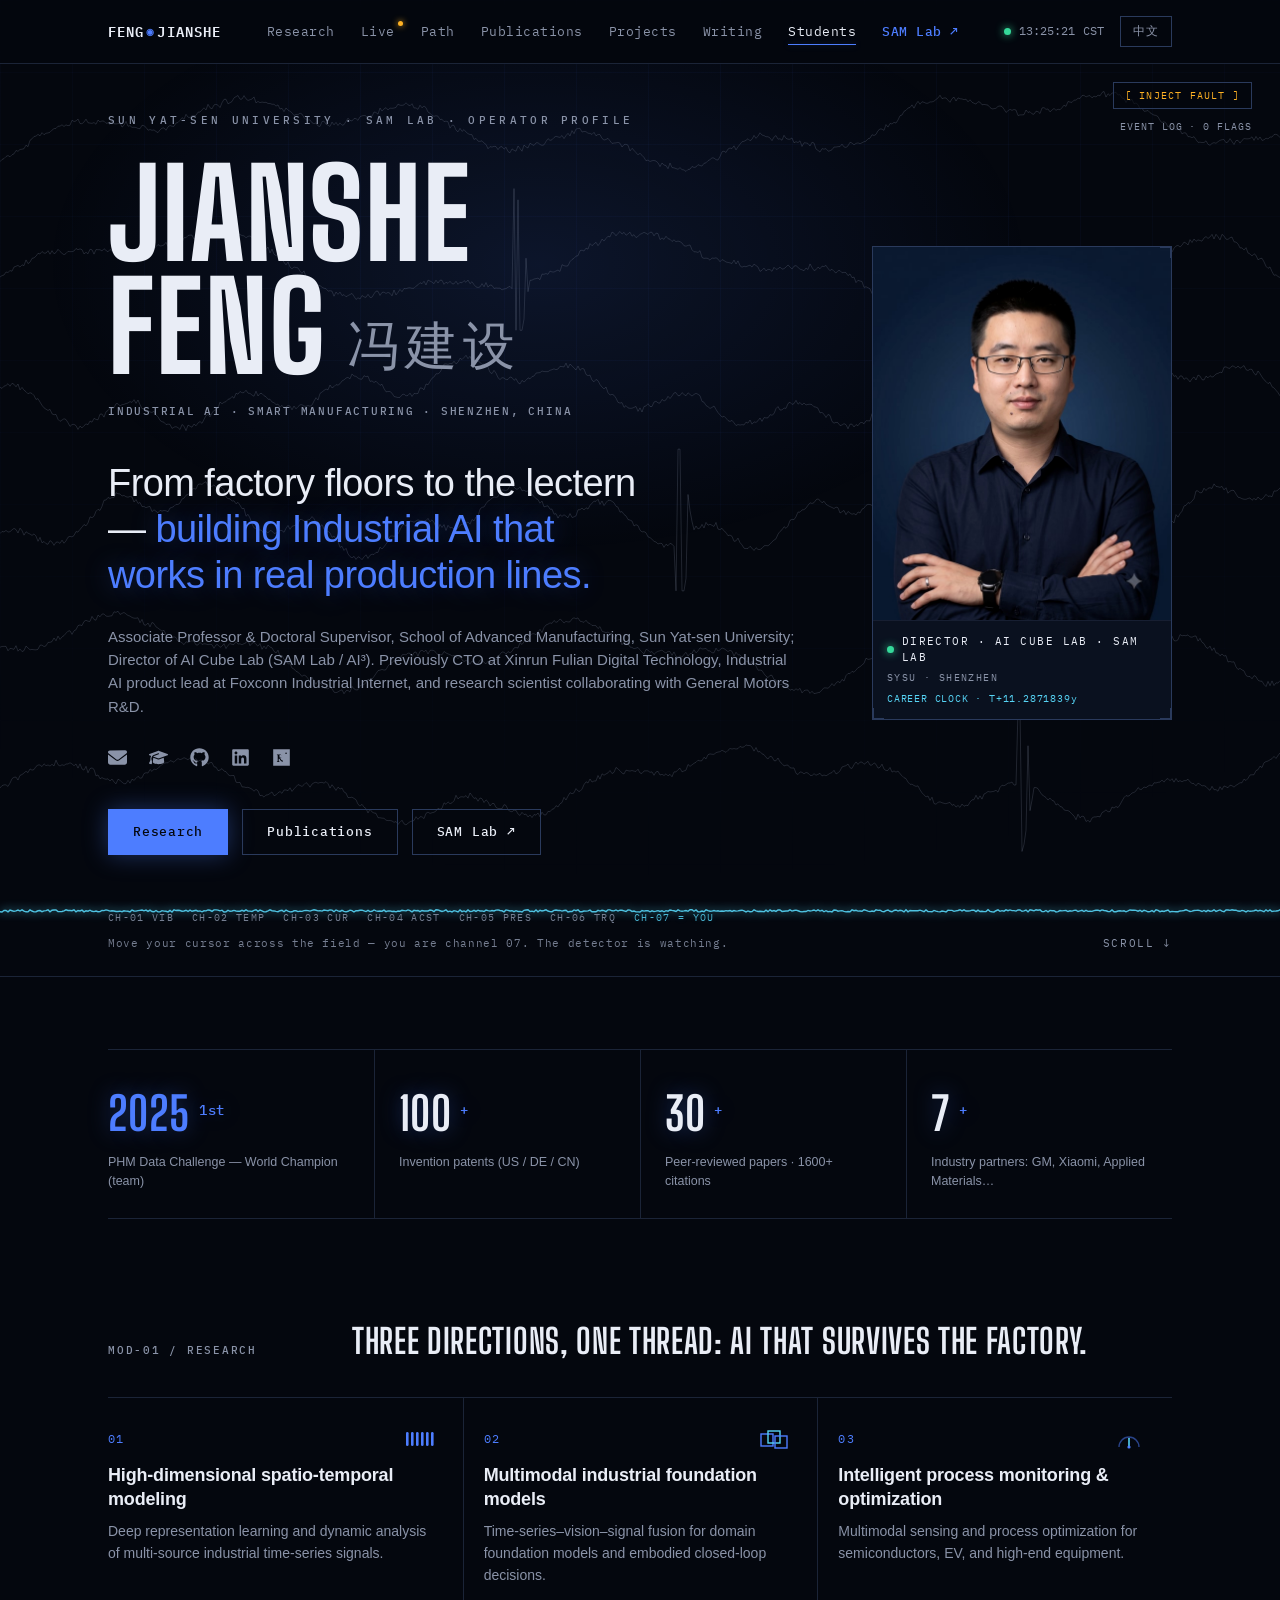
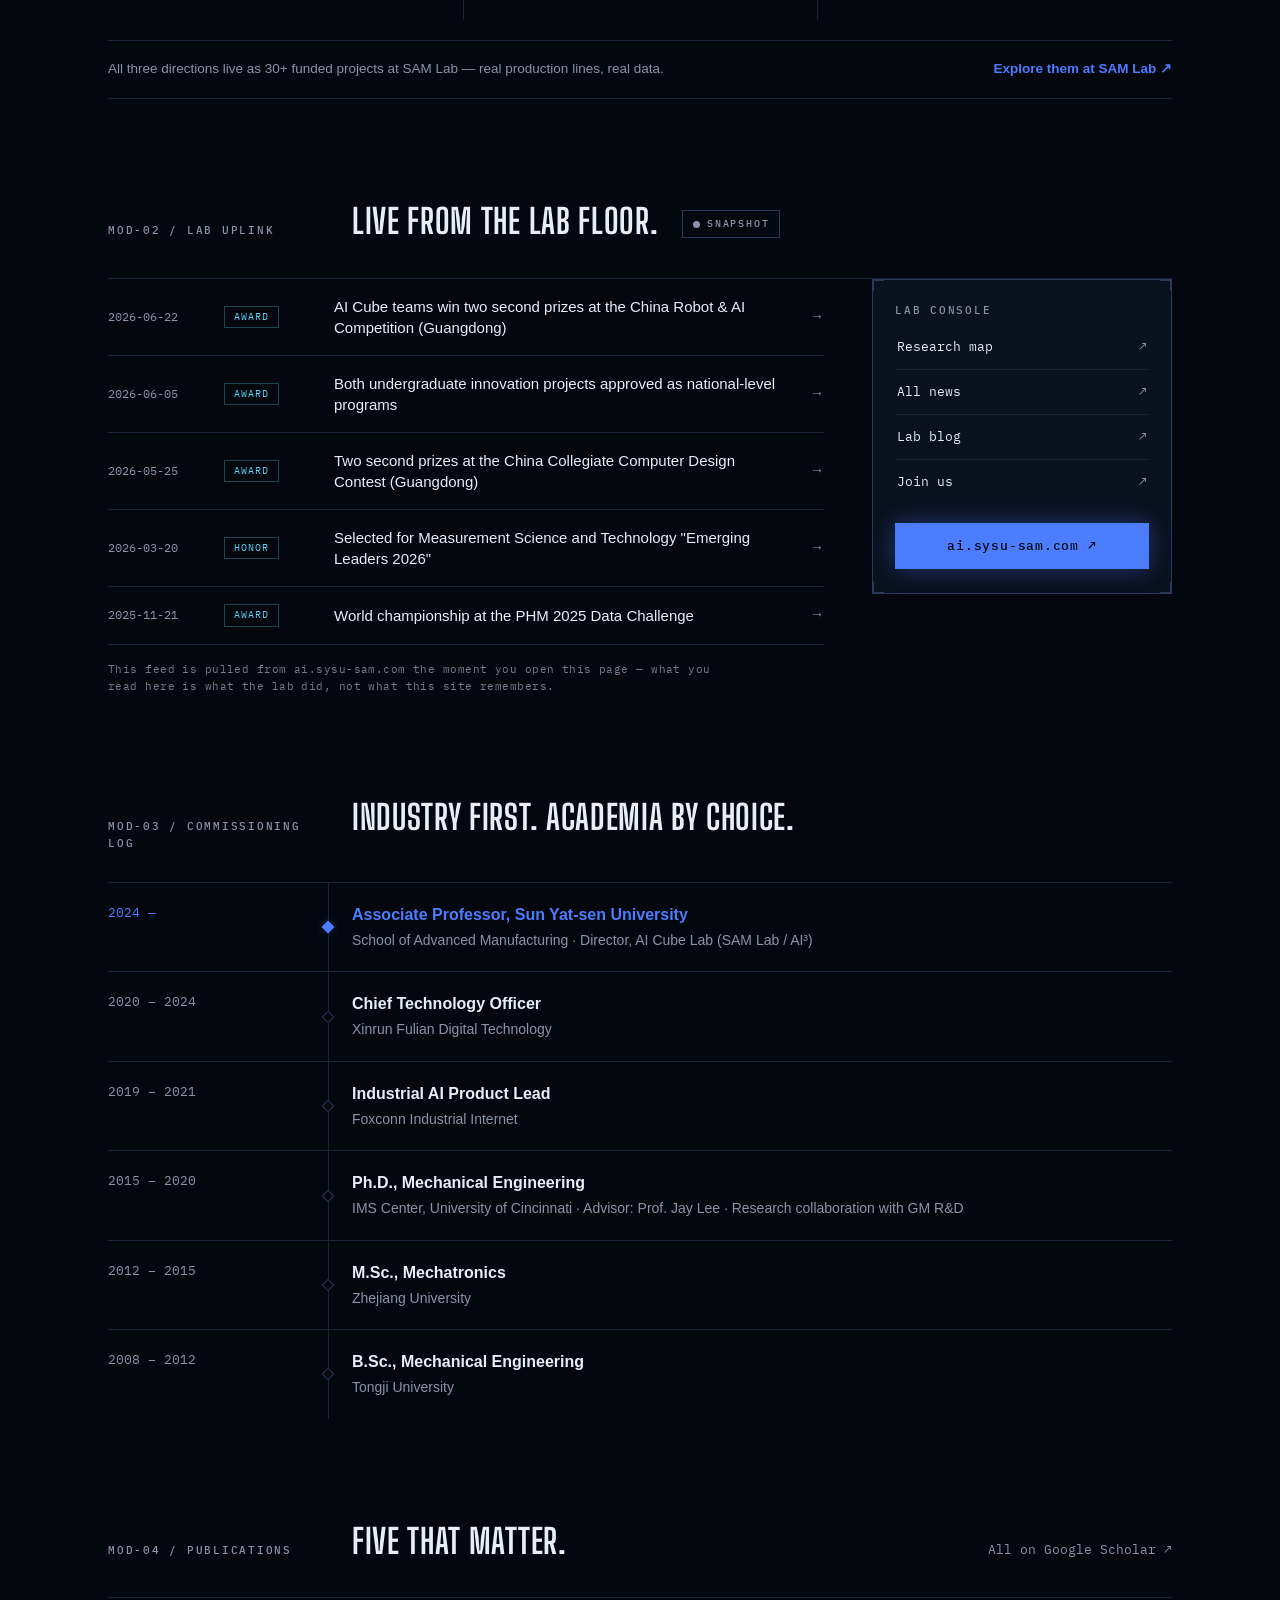
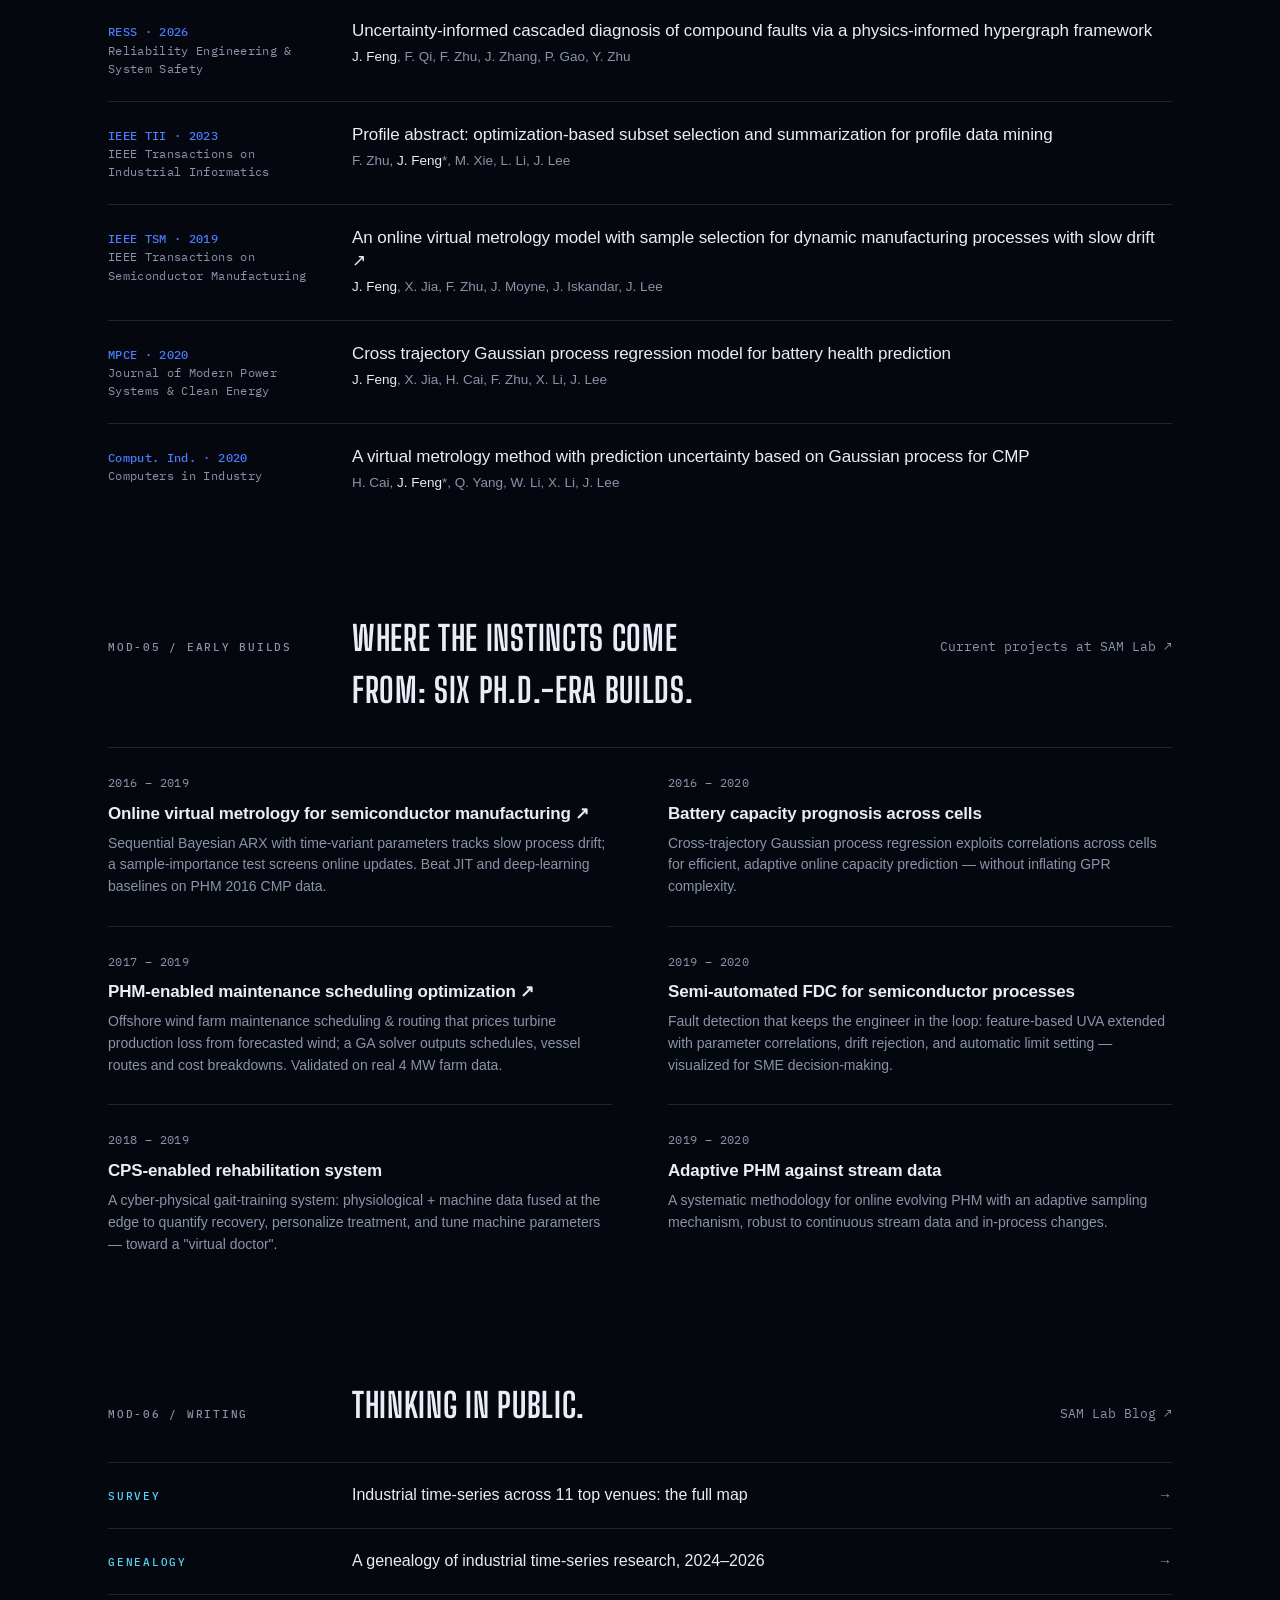
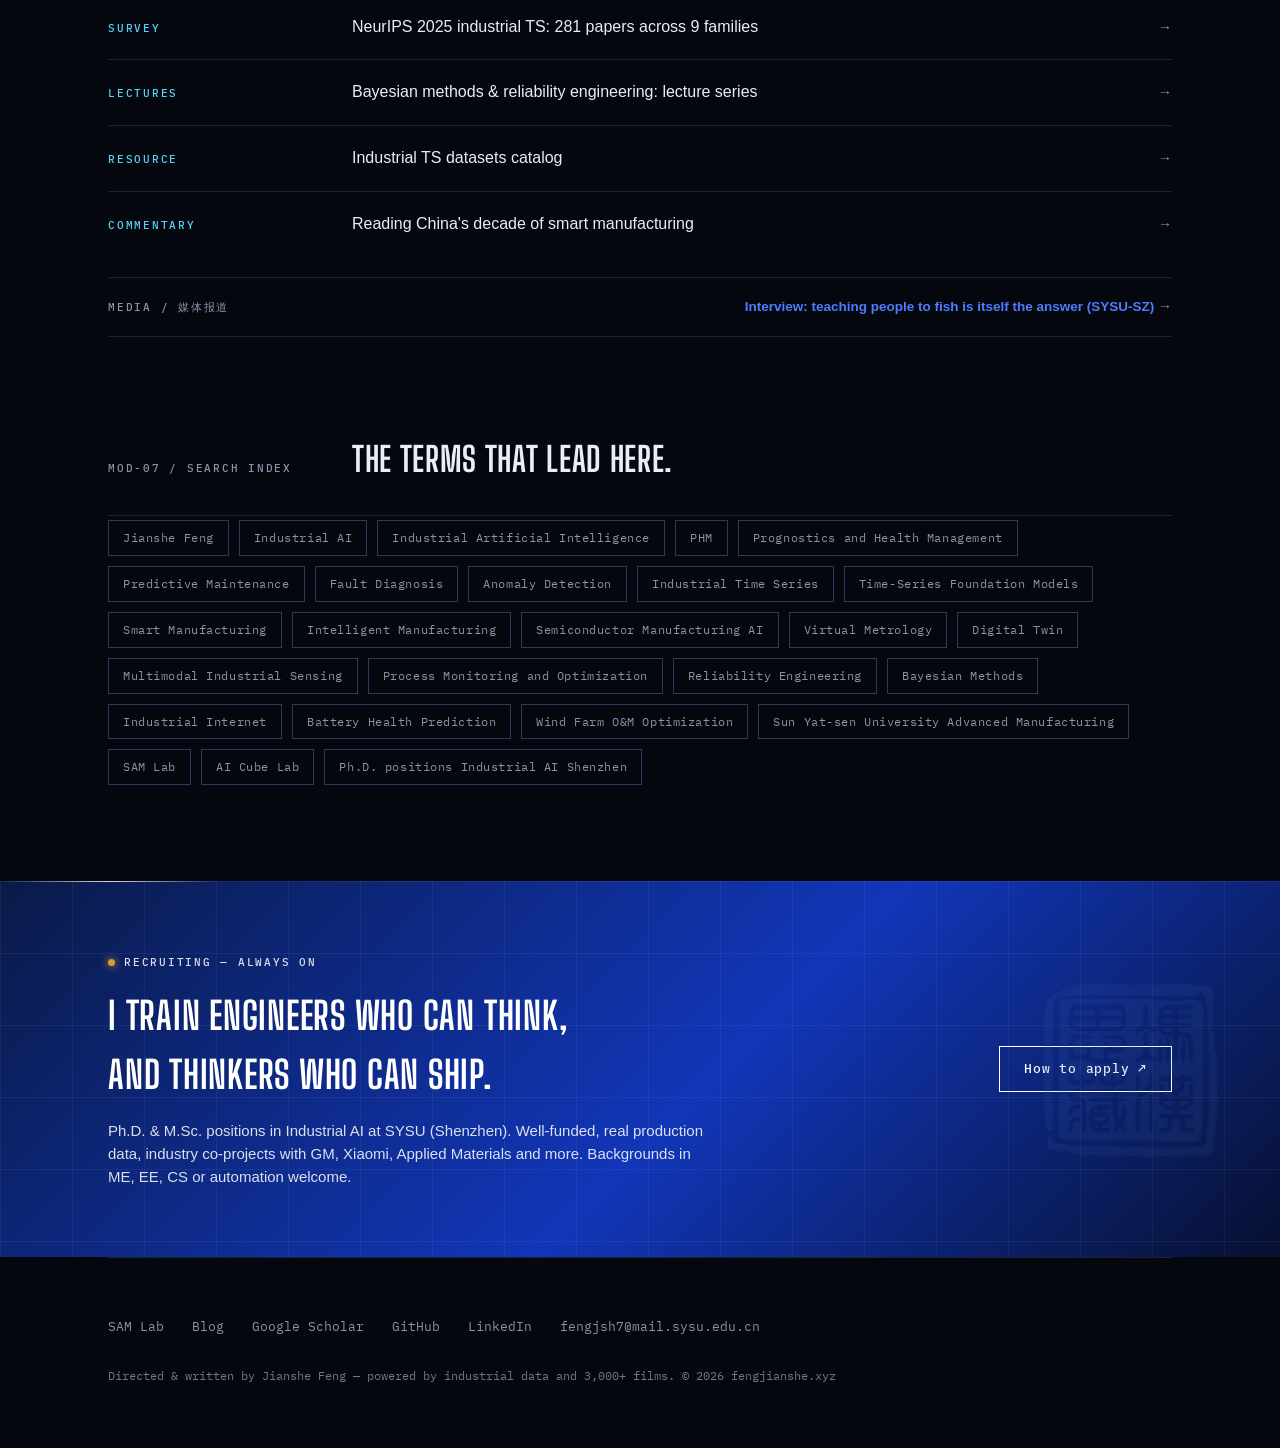
==== commit 0ab88ae3: "deploy: JiansheFengRe/fengjianshe.xyz@0d05548e4f29ed48e46b5aaf56949b2a2c389592" ====
--- a/index.html
+++ b/index.html
@@ -1,5 +1,5 @@
-<!DOCTYPE html><html lang="en" data-astro-cid-5hce7sga> <head><meta charset="utf-8"><meta name="viewport" content="width=device-width, initial-scale=1"><meta name="theme-color" content="#04070e"><script>document.documentElement.classList.add('js');</script><link rel="preconnect" href="https://fonts.googleapis.com"><link rel="preconnect" href="https://fonts.gstatic.com" crossorigin><link href="https://fonts.googleapis.com/css2?family=Big+Shoulders+Display:wght@600;700;800&family=IBM+Plex+Mono:wght@400;500;600&display=swap" rel="stylesheet"><title>Jianshe Feng (冯建设) — Industrial AI Professor, Sun Yat-sen University · Director, SAM Lab</title><meta name="description" content="Jianshe Feng (冯建设): Associate Professor &#38; doctoral supervisor, School of Advanced Manufacturing, Sun Yat-sen University (Shenzhen); Director of SAM Lab (AI³). Industrial AI, PHM, predictive maintenance, industrial time-series foundation models, semiconductor manufacturing AI. Former CTO; PHM 2025 Data Challenge world-champion team."><meta name="keywords" content="Jianshe Feng, Industrial AI, Industrial Artificial Intelligence, PHM, Prognostics and Health Management, Predictive Maintenance, Fault Diagnosis, Anomaly Detection, Industrial Time Series, Time-Series Foundation Models, Smart Manufacturing, Intelligent Manufacturing, Semiconductor Manufacturing AI, Virtual Metrology, Digital Twin, Multimodal Industrial Sensing, Process Monitoring and Optimization, Reliability Engineering, Bayesian Methods, Industrial Internet, Battery Health Prediction, Wind Farm O&#38;M Optimization, Sun Yat-sen University Advanced Manufacturing, SAM Lab, AI Cube, Ph.D. positions Industrial AI Shenzhen"><meta name="author" content="Jianshe Feng"><link rel="alternate" hreflang="en" href="https://fengjianshe.xyz/"><link rel="alternate" hreflang="zh-CN" href="https://fengjianshe.xyz/zh/"><link rel="alternate" hreflang="x-default" href="https://fengjianshe.xyz/"><link rel="canonical" href="https://fengjianshe.xyz/"><link rel="sitemap" href="/sitemap.xml"><link rel="icon" href="/favicon.svg" type="image/svg+xml"><link rel="icon" href="/icon-32.png" type="image/png" sizes="32x32"><link rel="apple-touch-icon" href="/icon-192.png"><meta property="og:title" content="Jianshe Feng (冯建设) — Industrial AI Professor, Sun Yat-sen University · Director, SAM Lab"><meta property="og:description" content="Jianshe Feng (冯建设): Associate Professor &#38; doctoral supervisor, School of Advanced Manufacturing, Sun Yat-sen University (Shenzhen); Director of SAM Lab (AI³). Industrial AI, PHM, predictive maintenance, industrial time-series foundation models, semiconductor manufacturing AI. Former CTO; PHM 2025 Data Challenge world-champion team."><meta property="og:type" content="profile"><meta property="og:url" content="https://fengjianshe.xyz/"><meta property="og:site_name" content="Jianshe Feng 冯建设"><meta property="og:locale" content="en_US"><meta property="og:locale:alternate" content="zh_CN"><meta property="og:image" content="https://fengjianshe.xyz/og.png"><meta property="og:image:width" content="1200"><meta property="og:image:height" content="630"><meta name="twitter:card" content="summary_large_image"><meta name="twitter:image" content="https://fengjianshe.xyz/og.png"><script type="application/ld+json">{"@context":"https://schema.org","@graph":[{"@type":"Person","@id":"https://fengjianshe.xyz/#person","name":"Jianshe Feng","alternateName":["Jianshe Feng","冯建设","Feng Jianshe"],"givenName":"Jianshe","familyName":"Feng","jobTitle":"Associate Professor & Doctoral Supervisor","worksFor":{"@type":"CollegeOrUniversity","name":"Sun Yat-sen University","alternateName":"中山大学","url":"https://www.sysu.edu.cn/"},"affiliation":[{"@type":"Organization","name":"School of Advanced Manufacturing, Sun Yat-sen University","alternateName":"中山大学先进制造学院"},{"@type":"Organization","name":"SAM Lab (AI³) — Advanced Manufacturing Intelligence Lab","alternateName":"先进智造实验室（AI Cube）","url":"https://ai.sysu-sam.com/"}],"alumniOf":[{"@type":"CollegeOrUniversity","name":"University of Cincinnati"},{"@type":"CollegeOrUniversity","name":"Zhejiang University","alternateName":"浙江大学"},{"@type":"CollegeOrUniversity","name":"Tongji University","alternateName":"同济大学"}],"knowsAbout":["Jianshe Feng","Industrial AI","Industrial Artificial Intelligence","PHM","Prognostics and Health Management","Predictive Maintenance","Fault Diagnosis","Anomaly Detection","Industrial Time Series","Time-Series Foundation Models","Smart Manufacturing","Intelligent Manufacturing","Semiconductor Manufacturing AI","Virtual Metrology","Digital Twin","Multimodal Industrial Sensing","Process Monitoring and Optimization","Reliability Engineering","Bayesian Methods","Industrial Internet","Battery Health Prediction","Wind Farm O&M Optimization","Sun Yat-sen University Advanced Manufacturing","SAM Lab","AI Cube","Ph.D. positions Industrial AI Shenzhen","冯建设","工业人工智能","工业AI","故障预测与健康管理 PHM","预测性维护","故障诊断","异常检测","工业时序","时序大模型","工业大模型","智能制造","先进制造","半导体制造AI","虚拟量测","数字孪生","多模态感知","过程监控与工艺优化","可靠性工程","贝叶斯方法","工业互联网","电池健康预测","风电运维优化","中山大学先进制造学院","先进智造实验室","SAM Lab","AI Cube","工业AI 硕博招生 深圳"],"email":"mailto:fengjsh7@mail.sysu.edu.cn","image":"https://fengjianshe.xyz/portrait.jpg","url":"https://fengjianshe.xyz/","workLocation":{"@type":"Place","address":{"@type":"PostalAddress","addressLocality":"Shenzhen","addressCountry":"CN"}},"sameAs":["https://scholar.google.com/citations?hl=en&user=izHfXdgAAAAJ","https://github.com/fengjianshe","https://www.linkedin.com/in/jianshe-feng-096644a1/","https://www.researchgate.net/profile/Jianshe_Feng","https://ai.sysu-sam.com/","https://blog.sysu-sam.com/"]},{"@type":"WebSite","@id":"https://fengjianshe.xyz/#website","url":"https://fengjianshe.xyz/","name":"Jianshe Feng 冯建设","inLanguage":["en","zh-CN"],"publisher":{"@id":"https://fengjianshe.xyz/#person"}},{"@type":"ProfilePage","url":"https://fengjianshe.xyz/","mainEntity":{"@id":"https://fengjianshe.xyz/#person"},"inLanguage":"en"}]}</script><link rel="stylesheet" href="/_astro/index.DayYAePw.css"></head> <body data-astro-cid-5hce7sga> <div class="topbar" data-astro-cid-5hce7sga> <div class="wrap" data-astro-cid-5hce7sga> <nav data-astro-cid-5hce7sga> <a class="logo mono" href="/" data-astro-cid-5hce7sga>FENG<span class="dot" data-astro-cid-5hce7sga>◉</span>JIANSHE</a> <ul data-astro-cid-5hce7sga> <li data-astro-cid-5hce7sga><a href="#research" data-astro-cid-5hce7sga>Research</a></li> <li data-astro-cid-5hce7sga><a href="#uplink" data-astro-cid-5hce7sga>Live<span class="live-dot" aria-hidden="true" data-astro-cid-5hce7sga></span></a></li> <li data-astro-cid-5hce7sga><a href="#path" data-astro-cid-5hce7sga>Path</a></li> <li data-astro-cid-5hce7sga><a href="#pubs" data-astro-cid-5hce7sga>Publications</a></li> <li data-astro-cid-5hce7sga><a href="#projects" data-astro-cid-5hce7sga>Projects</a></li> <li data-astro-cid-5hce7sga><a href="#writing" data-astro-cid-5hce7sga>Writing</a></li> <li data-astro-cid-5hce7sga><a href="#students" data-astro-cid-5hce7sga>Students</a></li> <li data-astro-cid-5hce7sga><a class="lab" href="https://ai.sysu-sam.com/" data-astro-cid-5hce7sga>SAM Lab ↗</a></li> </ul> <div class="right" data-astro-cid-5hce7sga> <span class="clock mono" id="sz-clock" title="Shenzhen local time" data-astro-cid-5hce7sga> <span class="led pulse" data-astro-cid-5hce7sga></span> <span id="sz-clock-t" data-astro-cid-5hce7sga>--:--:--</span> CST
+<!DOCTYPE html><html lang="en" data-astro-cid-5hce7sga> <head><meta charset="utf-8"><meta name="viewport" content="width=device-width, initial-scale=1"><meta name="theme-color" content="#04070e"><script>document.documentElement.classList.add('js');</script><link rel="preconnect" href="https://fonts.googleapis.com"><link rel="preconnect" href="https://fonts.gstatic.com" crossorigin><link href="https://fonts.googleapis.com/css2?family=Big+Shoulders+Display:wght@600;700;800&family=IBM+Plex+Mono:wght@400;500;600&display=swap" rel="stylesheet"><title>Jianshe Feng (冯建设) — Industrial AI Professor, Sun Yat-sen University · Director, SAM Lab</title><meta name="description" content="Jianshe Feng (冯建设): Associate Professor &#38; doctoral supervisor, School of Advanced Manufacturing, Sun Yat-sen University (Shenzhen); Director of AI Cube Lab (SAM Lab / AI³, 先进智造实验室). Industrial AI, PHM, predictive maintenance, industrial time-series foundation models, semiconductor manufacturing AI. Former CTO; PHM 2025 Data Challenge world-champion team."><meta name="keywords" content="Jianshe Feng, Industrial AI, Industrial Artificial Intelligence, PHM, Prognostics and Health Management, Predictive Maintenance, Fault Diagnosis, Anomaly Detection, Industrial Time Series, Time-Series Foundation Models, Smart Manufacturing, Intelligent Manufacturing, Semiconductor Manufacturing AI, Virtual Metrology, Digital Twin, Multimodal Industrial Sensing, Process Monitoring and Optimization, Reliability Engineering, Bayesian Methods, Industrial Internet, Battery Health Prediction, Wind Farm O&#38;M Optimization, Sun Yat-sen University Advanced Manufacturing, SAM Lab, AI Cube Lab, Ph.D. positions Industrial AI Shenzhen"><meta name="author" content="Jianshe Feng"><link rel="alternate" hreflang="en" href="https://fengjianshe.xyz/"><link rel="alternate" hreflang="zh-CN" href="https://fengjianshe.xyz/zh/"><link rel="alternate" hreflang="x-default" href="https://fengjianshe.xyz/"><link rel="canonical" href="https://fengjianshe.xyz/"><link rel="sitemap" href="/sitemap.xml"><link rel="icon" href="/favicon.svg" type="image/svg+xml"><link rel="icon" href="/icon-32.png" type="image/png" sizes="32x32"><link rel="apple-touch-icon" href="/icon-192.png"><meta property="og:title" content="Jianshe Feng (冯建设) — Industrial AI Professor, Sun Yat-sen University · Director, SAM Lab"><meta property="og:description" content="Jianshe Feng (冯建设): Associate Professor &#38; doctoral supervisor, School of Advanced Manufacturing, Sun Yat-sen University (Shenzhen); Director of AI Cube Lab (SAM Lab / AI³, 先进智造实验室). Industrial AI, PHM, predictive maintenance, industrial time-series foundation models, semiconductor manufacturing AI. Former CTO; PHM 2025 Data Challenge world-champion team."><meta property="og:type" content="profile"><meta property="og:url" content="https://fengjianshe.xyz/"><meta property="og:site_name" content="Jianshe Feng 冯建设"><meta property="og:locale" content="en_US"><meta property="og:locale:alternate" content="zh_CN"><meta property="og:image" content="https://fengjianshe.xyz/og.png"><meta property="og:image:width" content="1200"><meta property="og:image:height" content="630"><meta name="twitter:card" content="summary_large_image"><meta name="twitter:image" content="https://fengjianshe.xyz/og.png"><script type="application/ld+json">{"@context":"https://schema.org","@graph":[{"@type":"Person","@id":"https://fengjianshe.xyz/#person","name":"Jianshe Feng","alternateName":["Jianshe Feng","冯建设","Feng Jianshe"],"givenName":"Jianshe","familyName":"Feng","jobTitle":"Associate Professor & Doctoral Supervisor","description":"Jianshe Feng (冯建设), Associate Professor & Doctoral Supervisor at the School of Advanced Manufacturing, Sun Yat-sen University; Director of AI Cube Lab (先进智造实验室 / SAM Lab).","worksFor":{"@type":"CollegeOrUniversity","name":"Sun Yat-sen University","alternateName":"中山大学","url":"https://www.sysu.edu.cn/"},"affiliation":[{"@type":"Organization","name":"School of Advanced Manufacturing, Sun Yat-sen University","alternateName":"中山大学先进制造学院"},{"@type":"Organization","name":"AI Cube Lab — Advanced Manufacturing Intelligence Lab (SAM Lab / AI³)","alternateName":["先进智造实验室","AI Cube实验室","SAM Lab","AI Cube Lab"],"url":"https://ai.sysu-sam.com/"}],"alumniOf":[{"@type":"CollegeOrUniversity","name":"University of Cincinnati"},{"@type":"CollegeOrUniversity","name":"Zhejiang University","alternateName":"浙江大学"},{"@type":"CollegeOrUniversity","name":"Tongji University","alternateName":"同济大学"}],"knowsAbout":["Jianshe Feng","Industrial AI","Industrial Artificial Intelligence","PHM","Prognostics and Health Management","Predictive Maintenance","Fault Diagnosis","Anomaly Detection","Industrial Time Series","Time-Series Foundation Models","Smart Manufacturing","Intelligent Manufacturing","Semiconductor Manufacturing AI","Virtual Metrology","Digital Twin","Multimodal Industrial Sensing","Process Monitoring and Optimization","Reliability Engineering","Bayesian Methods","Industrial Internet","Battery Health Prediction","Wind Farm O&M Optimization","Sun Yat-sen University Advanced Manufacturing","SAM Lab","AI Cube Lab","Ph.D. positions Industrial AI Shenzhen","冯建设","工业人工智能","工业AI","故障预测与健康管理 PHM","预测性维护","故障诊断","异常检测","工业时序","时序大模型","工业大模型","智能制造","先进制造","半导体制造AI","虚拟量测","数字孪生","多模态感知","过程监控与工艺优化","可靠性工程","贝叶斯方法","工业互联网","电池健康预测","风电运维优化","中山大学先进制造学院","先进智造实验室","AI Cube实验室","SAM Lab","AI Cube Lab","工业AI 硕博招生 深圳"],"email":"mailto:fengjsh7@mail.sysu.edu.cn","image":"https://fengjianshe.xyz/portrait.jpg","url":"https://fengjianshe.xyz/","workLocation":{"@type":"Place","address":{"@type":"PostalAddress","addressLocality":"Shenzhen","addressCountry":"CN"}},"sameAs":["https://scholar.google.com/citations?hl=en&user=izHfXdgAAAAJ","https://github.com/fengjianshe","https://www.linkedin.com/in/jianshe-feng-096644a1/","https://www.researchgate.net/profile/Jianshe_Feng","https://ai.sysu-sam.com/","https://blog.sysu-sam.com/"]},{"@type":"WebSite","@id":"https://fengjianshe.xyz/#website","url":"https://fengjianshe.xyz/","name":"Jianshe Feng 冯建设","inLanguage":["en","zh-CN"],"publisher":{"@id":"https://fengjianshe.xyz/#person"}},{"@type":"ProfilePage","url":"https://fengjianshe.xyz/","mainEntity":{"@id":"https://fengjianshe.xyz/#person"},"inLanguage":"en"}]}</script><link rel="stylesheet" href="/_astro/index.DayYAePw.css"></head> <body data-astro-cid-5hce7sga> <div class="topbar" data-astro-cid-5hce7sga> <div class="wrap" data-astro-cid-5hce7sga> <nav data-astro-cid-5hce7sga> <a class="logo mono" href="/" data-astro-cid-5hce7sga>FENG<span class="dot" data-astro-cid-5hce7sga>◉</span>JIANSHE</a> <ul data-astro-cid-5hce7sga> <li data-astro-cid-5hce7sga><a href="#research" data-astro-cid-5hce7sga>Research</a></li> <li data-astro-cid-5hce7sga><a href="#uplink" data-astro-cid-5hce7sga>Live<span class="live-dot" aria-hidden="true" data-astro-cid-5hce7sga></span></a></li> <li data-astro-cid-5hce7sga><a href="#path" data-astro-cid-5hce7sga>Path</a></li> <li data-astro-cid-5hce7sga><a href="#pubs" data-astro-cid-5hce7sga>Publications</a></li> <li data-astro-cid-5hce7sga><a href="#projects" data-astro-cid-5hce7sga>Projects</a></li> <li data-astro-cid-5hce7sga><a href="#writing" data-astro-cid-5hce7sga>Writing</a></li> <li data-astro-cid-5hce7sga><a href="#students" data-astro-cid-5hce7sga>Students</a></li> <li data-astro-cid-5hce7sga><a class="lab" href="https://ai.sysu-sam.com/" data-astro-cid-5hce7sga>SAM Lab ↗</a></li> </ul> <div class="right" data-astro-cid-5hce7sga> <span class="clock mono" id="sz-clock" title="Shenzhen local time" data-astro-cid-5hce7sga> <span class="led pulse" data-astro-cid-5hce7sga></span> <span id="sz-clock-t" data-astro-cid-5hce7sga>--:--:--</span> CST
 </span> <a class="lang-btn mono" href="/zh/" data-astro-cid-5hce7sga>中文</a> <button class="menu-btn mono" id="menu-btn" type="button" aria-expanded="false" aria-controls="m-menu" aria-label="Menu" data-astro-cid-5hce7sga>☰</button> </div> </nav> </div> </div> <div class="m-menu" id="m-menu" hidden data-astro-cid-5hce7sga> <ul class="mono" data-astro-cid-5hce7sga> <li data-astro-cid-5hce7sga><a href="#research" data-astro-cid-5hce7sga>Research</a></li> <li data-astro-cid-5hce7sga><a href="#uplink" data-astro-cid-5hce7sga>Live</a></li> <li data-astro-cid-5hce7sga><a href="#path" data-astro-cid-5hce7sga>Path</a></li> <li data-astro-cid-5hce7sga><a href="#pubs" data-astro-cid-5hce7sga>Publications</a></li> <li data-astro-cid-5hce7sga><a href="#projects" data-astro-cid-5hce7sga>Projects</a></li> <li data-astro-cid-5hce7sga><a href="#writing" data-astro-cid-5hce7sga>Writing</a></li> <li data-astro-cid-5hce7sga><a href="#students" data-astro-cid-5hce7sga>Students</a></li> <li data-astro-cid-5hce7sga><a class="lab" href="https://ai.sysu-sam.com/" data-astro-cid-5hce7sga>SAM Lab ↗</a></li> </ul> </div>  <!-- The hero IS the instrument: a full-viewport multichannel telemetry
      field runs behind everything, and the visitor's cursor is CH-07 —
-     monitored by the same anomaly detector as the machine channels. --><header class="hero" id="hero" data-astro-cid-xhaoqxbd> <canvas id="tele-canvas" aria-hidden="true" data-astro-cid-xhaoqxbd></canvas> <div class="hud mono bt" style="--bi:7" data-astro-cid-xhaoqxbd> <button class="inject" id="inject" type="button" data-astro-cid-xhaoqxbd>[ INJECT FAULT ]</button> <div class="tele-log" id="tele-log" aria-hidden="true" data-astro-cid-xhaoqxbd> <div class="log-head" data-astro-cid-xhaoqxbd>EVENT LOG · <span id="flag-count" data-astro-cid-xhaoqxbd>0</span> FLAGS</div> </div> </div> <div class="wrap hero-inner" data-astro-cid-xhaoqxbd> <div class="hero-grid" data-astro-cid-xhaoqxbd> <div class="hero-main" data-astro-cid-xhaoqxbd> <div class="presents mono bt" style="--bi:0" data-astro-cid-xhaoqxbd>SUN YAT-SEN UNIVERSITY · SAM LAB · OPERATOR PROFILE</div> <h1 class="bt" style="--bi:1" data-astro-cid-xhaoqxbd> Jianshe Feng<span class="cn" data-astro-cid-xhaoqxbd>冯建设</span> </h1> <div class="kicker label bt" style="--bi:2" data-astro-cid-xhaoqxbd>Industrial AI · Smart Manufacturing · Shenzhen, China</div> <p class="thesis bt" style="--bi:3" data-astro-cid-xhaoqxbd>From factory floors to the lectern — <em data-astro-cid-xhaoqxbd>building Industrial AI that works in real production lines.</em></p> <p class="sub bt" style="--bi:4" data-astro-cid-xhaoqxbd>Associate Professor &amp; Doctoral Supervisor, School of Advanced Manufacturing, Sun Yat-sen University; Director of SAM Lab (AI³). Previously CTO at Xinrun Fulian Digital Technology, Industrial AI product lead at Foxconn Industrial Internet, and research scientist collaborating with General Motors R&amp;D.</p> <div class="bt" style="--bi:5" data-astro-cid-xhaoqxbd><div class="social" data-astro-cid-dv46nlzh> <a href="mailto:fengjsh7@mail.sysu.edu.cn" title="Email" aria-label="Email" data-astro-cid-dv46nlzh> <svg viewBox="0 0 512 512" aria-hidden="true" data-astro-cid-dv46nlzh><path fill="currentColor" d="M48 64C21.5 64 0 85.5 0 112c0 15.1 7.1 29.3 19.2 38.4L236.8 313.6c11.4 8.5 27 8.5 38.4 0L492.8 150.4c12.1-9.1 19.2-23.3 19.2-38.4c0-26.5-21.5-48-48-48L48 64zM0 176L0 384c0 35.3 28.7 64 64 64l384 0c35.3 0 64-28.7 64-64l0-208L294.4 339.2c-22.8 17.1-54 17.1-76.8 0L0 176z" data-astro-cid-dv46nlzh></path></svg>     </a><a href="https://scholar.google.com/citations?hl=en&user=izHfXdgAAAAJ" title="Google Scholar" aria-label="Google Scholar" data-astro-cid-dv46nlzh>  <svg viewBox="0 0 640 512" aria-hidden="true" data-astro-cid-dv46nlzh><path fill="currentColor" d="M320 32c-8.1 0-16.1 1.4-23.7 4.1L15.8 137.4C6.3 140.9 0 149.9 0 160s6.3 19.1 15.8 22.6l57.9 20.9C57.3 229.3 48 259.8 48 291.9l0 28.1c0 28.4-10.8 57.7-22.3 80.8c-6.5 13-13.9 25.8-22.5 37.6C0 442.7-.9 448.3 .9 453.4s6 8.9 11.2 10.2l64 16c4.2 1.1 8.7 .3 12.4-2s6.3-6.1 7.1-10.4c8.6-42.8 4.3-81.2-2.1-108.7C90.3 344.3 86 329.8 80 316.5l0-24.6c0-30.2 10.2-58.7 27.9-81.5c12.9-15.5 29.6-28 49.2-35.7l157-61.7c8.2-3.2 17.5 .8 20.7 9s-.8 17.5-9 20.7l-157 61.7c-12.4 4.9-23.3 12.4-32.2 21.6l159.6 57.6c7.6 2.7 15.6 4.1 23.7 4.1s16.1-1.4 23.7-4.1L624.2 182.6c9.5-3.4 15.8-12.5 15.8-22.6s-6.3-19.1-15.8-22.6L343.7 36.1C336.1 33.4 328.1 32 320 32zM128 408c0 35.3 86 72 192 72s192-36.7 192-72L496.7 262.6 354.5 314c-11.1 4-22.8 6-34.5 6s-23.5-2-34.5-6L143.3 262.6 128 408z" data-astro-cid-dv46nlzh></path></svg>    </a><a href="https://github.com/fengjianshe" title="GitHub" aria-label="GitHub" data-astro-cid-dv46nlzh>   <svg viewBox="0 0 496 512" aria-hidden="true" data-astro-cid-dv46nlzh><path fill="currentColor" d="M165.9 397.4c0 2-2.3 3.6-5.2 3.6-3.3 .3-5.6-1.3-5.6-3.6 0-2 2.3-3.6 5.2-3.6 3-.3 5.6 1.3 5.6 3.6zm-31.1-4.5c-.7 2 1.3 4.3 4.3 4.9 2.6 1 5.6 0 6.2-2s-1.3-4.3-4.3-5.2c-2.6-.7-5.5 .3-6.2 2.3zm44.2-1.7c-2.9 .7-4.9 2.6-4.6 4.9 .3 2 2.9 3.3 5.9 2.6 2.9-.7 4.9-2.6 4.6-4.6-.3-1.9-3-3.2-5.9-2.9zM244.8 8C106.1 8 0 113.3 0 252c0 110.9 69.8 205.8 169.5 239.2 12.8 2.3 17.3-5.6 17.3-12.1 0-6.2-.3-40.4-.3-61.4 0 0-70 15-84.7-29.8 0 0-11.4-29.1-27.8-36.6 0 0-22.9-15.7 1.6-15.4 0 0 24.9 2 38.6 25.8 21.9 38.6 58.6 27.5 72.9 20.9 2.3-16 8.8-27.1 16-33.7-55.9-6.2-112.3-14.3-112.3-110.5 0-27.5 7.6-41.3 23.6-58.9-2.6-6.5-11.1-33.3 2.6-67.9 20.9-6.5 69 27 69 27 20-5.6 41.5-8.5 62.8-8.5s42.8 2.9 62.8 8.5c0 0 48.1-33.6 69-27 13.7 34.7 5.2 61.4 2.6 67.9 16 17.7 25.8 31.5 25.8 58.9 0 96.5-58.9 104.2-114.8 110.5 9.2 7.9 17 22.9 17 46.4 0 33.7-.3 75.4-.3 83.6 0 6.5 4.6 14.4 17.3 12.1C428.2 457.8 496 362.9 496 252 496 113.3 383.5 8 244.8 8z" data-astro-cid-dv46nlzh></path></svg>   </a><a href="https://www.linkedin.com/in/jianshe-feng-096644a1/" title="LinkedIn" aria-label="LinkedIn" data-astro-cid-dv46nlzh>    <svg viewBox="0 0 448 512" aria-hidden="true" data-astro-cid-dv46nlzh><path fill="currentColor" d="M416 32H31.9C14.3 32 0 46.5 0 64.3v383.4C0 465.5 14.3 480 31.9 480H416c17.6 0 32-14.5 32-32.3V64.3c0-17.8-14.4-32.3-32-32.3zM135.4 416H69V202.2h66.5V416zm-33.2-243c-21.3 0-38.5-17.3-38.5-38.5S80.9 96 102.2 96c21.2 0 38.5 17.3 38.5 38.5 0 21.3-17.2 38.5-38.5 38.5zm282.1 243h-66.4V312c0-24.8-.5-56.7-34.5-56.7-34.6 0-39.9 27-39.9 54.9V416h-66.4V202.2h63.7v29.2h.9c8.9-16.8 30.6-34.5 62.9-34.5 67.2 0 79.7 44.3 79.7 101.9V416z" data-astro-cid-dv46nlzh></path></svg>  </a><a href="https://www.researchgate.net/profile/Jianshe_Feng" title="ResearchGate" aria-label="ResearchGate" data-astro-cid-dv46nlzh>     <svg viewBox="0 0 448 512" aria-hidden="true" data-astro-cid-dv46nlzh><path fill="currentColor" d="M0 32v448h448V32H0zm262.2 334.4c-6.6 3-33.2 6-50-14.2-9.2-10.6-25.3-33.3-42.2-63.6-8.9 0-14.7 0-21.4-.6v46.4c0 23.5 2.8 27.1 23.1 29.6v11.9h-70.9v-11.9c17.5-2.5 21.1-5.5 21.1-29.6V213.9c0-24.2-2.8-25.7-21.1-28.2v-12.2h67.5c39.7 0 58.6 15.8 58.6 47.8 0 26.3-16.9 42.9-39.7 48.9 5.8 10.6 19.7 32.8 29.6 46.4 11.9 16.1 18.9 19.7 26.7 22.5l18.7-1.9zM227.6 224.2c0-25.6-16.4-36.4-41.9-36.4-3.9 0-8.3 .3-11.1 .8-3.1 .6-4.4 2.8-4.4 8.9v60.5c4.7 .6 8.9 .8 13.9 .8 28.3 0 43.5-12.5 43.5-34.6zm140.8-82.7c0 12.2-9.4 21.7-21.7 21.7s-21.7-9.4-21.7-21.7 9.4-21.7 21.7-21.7 21.7 9.5 21.7 21.7z" data-astro-cid-dv46nlzh></path></svg> </a> </div> </div> <div class="cta-row bt" style="--bi:6" data-astro-cid-xhaoqxbd> <a class="cta primary" href="#research" data-astro-cid-xhaoqxbd>Research</a> <a class="cta" href="#pubs" data-astro-cid-xhaoqxbd>Publications</a> <a class="cta" href="https://ai.sysu-sam.com/" data-astro-cid-xhaoqxbd>SAM Lab ↗</a> </div> </div> <figure class="operator ticked bt" style="--bi:3" data-astro-cid-xhaoqxbd> <span class="tick-b" data-astro-cid-xhaoqxbd></span> <img src="/portrait.jpg" width="600" height="750" fetchpriority="high" decoding="async" alt="Jianshe Feng — Associate Professor of Industrial AI, Sun Yat-sen University; Director of SAM Lab" data-astro-cid-xhaoqxbd> <figcaption class="mono" data-astro-cid-xhaoqxbd> <span class="op-role" data-astro-cid-xhaoqxbd><span class="led pulse" data-astro-cid-xhaoqxbd></span>DIRECTOR · SAM LAB (AI³)</span> <span class="op-id" data-astro-cid-xhaoqxbd>SYSU · SHENZHEN</span> <span class="op-clock" data-epoch="2015-08-24T00:00:00+08:00" data-astro-cid-xhaoqxbd> CAREER CLOCK · T+<span id="career-y" data-astro-cid-xhaoqxbd>--.-------</span>y
-</span> </figcaption> </figure> </div> <div class="hero-foot bt" style="--bi:8" data-astro-cid-xhaoqxbd> <div class="legend mono" aria-hidden="true" data-astro-cid-xhaoqxbd> <span data-astro-cid-xhaoqxbd>CH-01 VIB</span><span data-astro-cid-xhaoqxbd>CH-02 TEMP</span><span data-astro-cid-xhaoqxbd>CH-03 CUR</span> <span data-astro-cid-xhaoqxbd>CH-04 ACST</span><span data-astro-cid-xhaoqxbd>CH-05 PRES</span><span data-astro-cid-xhaoqxbd>CH-06 TRQ</span> <span class="you" data-astro-cid-xhaoqxbd>CH-07 = YOU</span> </div> <div class="foot-row mono" data-astro-cid-xhaoqxbd> <p class="probe-hint" data-astro-cid-xhaoqxbd>Move your cursor across the field — you are channel 07. The detector is watching.</p> <a class="scroll-cue" href="#research" data-astro-cid-xhaoqxbd>SCROLL ↓</a> </div> </div> </div> </header> <div class="wrap" data-astro-cid-xhaoqxbd> <div class="proof" data-astro-cid-xhaoqxbd> <div class="rv" data-astro-cid-xhaoqxbd> <div class="num" data-target="2025" data-astro-cid-xhaoqxbd>2025<sup data-astro-cid-xhaoqxbd>&nbsp;1st</sup></div> <div class="cap" data-astro-cid-xhaoqxbd>PHM Data Challenge — World Champion (team)</div> </div><div class="rv" data-astro-cid-xhaoqxbd> <div class="num" data-target="100" data-astro-cid-xhaoqxbd>100<sup data-astro-cid-xhaoqxbd>&nbsp;+</sup></div> <div class="cap" data-astro-cid-xhaoqxbd>Invention patents (US / DE / CN)</div> </div><div class="rv" data-astro-cid-xhaoqxbd> <div class="num" data-target="30" data-astro-cid-xhaoqxbd>30<sup data-astro-cid-xhaoqxbd>&nbsp;+</sup></div> <div class="cap" data-astro-cid-xhaoqxbd>Peer-reviewed papers · 1600+ citations</div> </div><div class="rv" data-astro-cid-xhaoqxbd> <div class="num" data-target="7" data-astro-cid-xhaoqxbd>7<sup data-astro-cid-xhaoqxbd>&nbsp;+</sup></div> <div class="cap" data-astro-cid-xhaoqxbd>Industry partners: GM, Xiaomi, Applied Materials…</div> </div> </div> <section id="research" data-astro-cid-xhaoqxbd> <div class="sec-head rv" data-astro-cid-xhaoqxbd> <div class="label" data-astro-cid-xhaoqxbd>MOD-01 / RESEARCH</div> <h2 data-astro-cid-xhaoqxbd>Three directions, one thread: AI that survives the factory.</h2> </div> <hr class="rule" data-astro-cid-xhaoqxbd> <div class="research" data-astro-cid-xhaoqxbd> <article class="rv" data-astro-cid-xhaoqxbd> <div class="idx-row" data-astro-cid-xhaoqxbd> <div class="idx mono" data-astro-cid-xhaoqxbd>01</div> <svg class="viz" viewBox="0 0 30 22" aria-hidden="true" data-astro-cid-xhaoqxbd> <rect x="1" y="4" width="2.6" height="14" rx="1.3" style="--d:0s" data-astro-cid-xhaoqxbd></rect><rect x="6" y="4" width="2.6" height="14" rx="1.3" style="--d:0.16s" data-astro-cid-xhaoqxbd></rect><rect x="11" y="4" width="2.6" height="14" rx="1.3" style="--d:0.32s" data-astro-cid-xhaoqxbd></rect><rect x="16" y="4" width="2.6" height="14" rx="1.3" style="--d:0.48s" data-astro-cid-xhaoqxbd></rect><rect x="21" y="4" width="2.6" height="14" rx="1.3" style="--d:0.64s" data-astro-cid-xhaoqxbd></rect><rect x="26" y="4" width="2.6" height="14" rx="1.3" style="--d:0.8s" data-astro-cid-xhaoqxbd></rect> </svg>   </div> <h3 data-astro-cid-xhaoqxbd>High-dimensional spatio-temporal modeling</h3> <p data-astro-cid-xhaoqxbd>Deep representation learning and dynamic analysis of multi-source industrial time-series signals.</p> </article><article class="rv" data-astro-cid-xhaoqxbd> <div class="idx-row" data-astro-cid-xhaoqxbd> <div class="idx mono" data-astro-cid-xhaoqxbd>02</div>  <svg class="viz viz-fuse" viewBox="0 0 30 22" aria-hidden="true" data-astro-cid-xhaoqxbd> <rect class="l1" x="2" y="6" width="12" height="12" data-astro-cid-xhaoqxbd></rect> <rect class="l2" x="9" y="3" width="12" height="12" data-astro-cid-xhaoqxbd></rect> <rect class="l3" x="16" y="8" width="12" height="12" data-astro-cid-xhaoqxbd></rect> </svg>  </div> <h3 data-astro-cid-xhaoqxbd>Multimodal industrial foundation models</h3> <p data-astro-cid-xhaoqxbd>Time-series–vision–signal fusion for domain foundation models and embodied closed-loop decisions.</p> </article><article class="rv" data-astro-cid-xhaoqxbd> <div class="idx-row" data-astro-cid-xhaoqxbd> <div class="idx mono" data-astro-cid-xhaoqxbd>03</div>   <svg class="viz viz-gauge" viewBox="0 0 30 22" aria-hidden="true" data-astro-cid-xhaoqxbd> <path d="M5 19 A 10 10 0 0 1 25 19" data-astro-cid-xhaoqxbd></path> <line class="needle" x1="15" y1="19" x2="15" y2="10.5" data-astro-cid-xhaoqxbd></line> <circle cx="15" cy="19" r="1.6" data-astro-cid-xhaoqxbd></circle> </svg> </div> <h3 data-astro-cid-xhaoqxbd>Intelligent process monitoring &amp; optimization</h3> <p data-astro-cid-xhaoqxbd>Multimodal sensing and process optimization for semiconductors, EV, and high-end equipment.</p> </article> </div> <div class="lab-note" data-astro-cid-xhaoqxbd> <p data-astro-cid-xhaoqxbd>All three directions live as 30+ funded projects at SAM Lab — real production lines, real data.</p> <a href="https://ai.sysu-sam.com/research/" data-astro-cid-xhaoqxbd>Explore them at SAM Lab ↗</a> </div> </section> <section id="uplink" data-astro-cid-xhaoqxbd> <div class="sec-head rv" data-astro-cid-xhaoqxbd> <div class="label" data-astro-cid-xhaoqxbd>MOD-02 / LAB UPLINK</div> <h2 data-astro-cid-xhaoqxbd>Live from the lab floor. <span class="badge mono" id="uplink-badge" data-live="LIVE" data-archive="SNAPSHOT" data-astro-cid-xhaoqxbd> <span class="led" id="uplink-led" data-astro-cid-xhaoqxbd></span><span id="uplink-badge-t" data-astro-cid-xhaoqxbd>SNAPSHOT</span> </span> </h2> </div> <hr class="rule" data-astro-cid-xhaoqxbd> <div class="uplink-grid" data-astro-cid-xhaoqxbd> <div data-astro-cid-xhaoqxbd> <ol class="feed" id="uplink-list" data-rss="https://ai.sysu-sam.com/en/rss.xml" data-astro-cid-xhaoqxbd> <li data-astro-cid-xhaoqxbd> <a href="https://ai.sysu-sam.com/news/robotics-ai-competition-guangdong-2026/" data-astro-cid-xhaoqxbd> <span class="f-date mono" data-astro-cid-xhaoqxbd>2026-06-22</span> <span class="f-tag mono" data-astro-cid-xhaoqxbd>Award</span> <span class="f-title" data-astro-cid-xhaoqxbd>AI Cube teams win two second prizes at the China Robot &amp; AI Competition (Guangdong)</span> <span class="arrow" data-astro-cid-xhaoqxbd>→</span> </a> </li><li data-astro-cid-xhaoqxbd> <a href="https://ai.sysu-sam.com/news/undergraduate-national-innovation-projects-2026/" data-astro-cid-xhaoqxbd> <span class="f-date mono" data-astro-cid-xhaoqxbd>2026-06-05</span> <span class="f-tag mono" data-astro-cid-xhaoqxbd>Award</span> <span class="f-title" data-astro-cid-xhaoqxbd>Both undergraduate innovation projects approved as national-level programs</span> <span class="arrow" data-astro-cid-xhaoqxbd>→</span> </a> </li><li data-astro-cid-xhaoqxbd> <a href="https://ai.sysu-sam.com/news/computer-design-competition-2026/" data-astro-cid-xhaoqxbd> <span class="f-date mono" data-astro-cid-xhaoqxbd>2026-05-25</span> <span class="f-tag mono" data-astro-cid-xhaoqxbd>Award</span> <span class="f-title" data-astro-cid-xhaoqxbd>Two second prizes at the China Collegiate Computer Design Contest (Guangdong)</span> <span class="arrow" data-astro-cid-xhaoqxbd>→</span> </a> </li><li data-astro-cid-xhaoqxbd> <a href="https://ai.sysu-sam.com/news/feng-jianshe-emerging-leader-2026/" data-astro-cid-xhaoqxbd> <span class="f-date mono" data-astro-cid-xhaoqxbd>2026-03-20</span> <span class="f-tag mono" data-astro-cid-xhaoqxbd>Honor</span> <span class="f-title" data-astro-cid-xhaoqxbd>Selected for Measurement Science and Technology &quot;Emerging Leaders 2026&quot;</span> <span class="arrow" data-astro-cid-xhaoqxbd>→</span> </a> </li><li data-astro-cid-xhaoqxbd> <a href="https://ai.sysu-sam.com/news/phm-2025-data-challenge-championship/" data-astro-cid-xhaoqxbd> <span class="f-date mono" data-astro-cid-xhaoqxbd>2025-11-21</span> <span class="f-tag mono" data-astro-cid-xhaoqxbd>Award</span> <span class="f-title" data-astro-cid-xhaoqxbd>World championship at the PHM 2025 Data Challenge</span> <span class="arrow" data-astro-cid-xhaoqxbd>→</span> </a> </li> </ol> <p class="uplink-desc mono" data-astro-cid-xhaoqxbd>This feed is pulled from ai.sysu-sam.com the moment you open this page — what you read here is what the lab did, not what this site remembers.</p> </div> <aside class="console ticked" data-astro-cid-xhaoqxbd> <span class="tick-b" data-astro-cid-xhaoqxbd></span> <div class="label" data-astro-cid-xhaoqxbd>LAB CONSOLE</div> <ul data-astro-cid-xhaoqxbd> <li data-astro-cid-xhaoqxbd><a class="mono" href="https://ai.sysu-sam.com/research/" data-astro-cid-xhaoqxbd>Research map <span class="arrow" data-astro-cid-xhaoqxbd>↗</span></a></li><li data-astro-cid-xhaoqxbd><a class="mono" href="https://ai.sysu-sam.com/news/" data-astro-cid-xhaoqxbd>All news <span class="arrow" data-astro-cid-xhaoqxbd>↗</span></a></li><li data-astro-cid-xhaoqxbd><a class="mono" href="https://blog.sysu-sam.com/" data-astro-cid-xhaoqxbd>Lab blog <span class="arrow" data-astro-cid-xhaoqxbd>↗</span></a></li><li data-astro-cid-xhaoqxbd><a class="mono" href="https://ai.sysu-sam.com/join/" data-astro-cid-xhaoqxbd>Join us <span class="arrow" data-astro-cid-xhaoqxbd>↗</span></a></li> </ul> <a class="cta primary console-cta" href="https://ai.sysu-sam.com/" data-astro-cid-xhaoqxbd>ai.sysu-sam.com ↗</a> </aside> </div> </section> <section id="path" data-astro-cid-xhaoqxbd> <div class="sec-head rv" data-astro-cid-xhaoqxbd> <div class="label" data-astro-cid-xhaoqxbd>MOD-03 / COMMISSIONING LOG</div> <h2 data-astro-cid-xhaoqxbd>Industry first. Academia by choice.</h2> </div> <hr class="rule" data-astro-cid-xhaoqxbd> <ul class="timeline" data-astro-cid-xhaoqxbd> <li class="rv now" data-astro-cid-xhaoqxbd> <div class="yr mono" data-astro-cid-xhaoqxbd>2024 —</div> <div class="what" data-astro-cid-xhaoqxbd> <b data-astro-cid-xhaoqxbd>Associate Professor, Sun Yat-sen University</b> <span class="org" data-astro-cid-xhaoqxbd>School of Advanced Manufacturing · Director, SAM Lab (AI³)</span> </div> </li><li class="rv" data-astro-cid-xhaoqxbd> <div class="yr mono" data-astro-cid-xhaoqxbd>2020 – 2024</div> <div class="what" data-astro-cid-xhaoqxbd> <b data-astro-cid-xhaoqxbd>Chief Technology Officer</b> <span class="org" data-astro-cid-xhaoqxbd>Xinrun Fulian Digital Technology</span> </div> </li><li class="rv" data-astro-cid-xhaoqxbd> <div class="yr mono" data-astro-cid-xhaoqxbd>2019 – 2021</div> <div class="what" data-astro-cid-xhaoqxbd> <b data-astro-cid-xhaoqxbd>Industrial AI Product Lead</b> <span class="org" data-astro-cid-xhaoqxbd>Foxconn Industrial Internet</span> </div> </li><li class="rv" data-astro-cid-xhaoqxbd> <div class="yr mono" data-astro-cid-xhaoqxbd>2015 – 2020</div> <div class="what" data-astro-cid-xhaoqxbd> <b data-astro-cid-xhaoqxbd>Ph.D., Mechanical Engineering</b> <span class="org" data-astro-cid-xhaoqxbd>IMS Center, University of Cincinnati · Advisor: Prof. Jay Lee · Research collaboration with GM R&amp;D</span> </div> </li><li class="rv" data-astro-cid-xhaoqxbd> <div class="yr mono" data-astro-cid-xhaoqxbd>2012 – 2015</div> <div class="what" data-astro-cid-xhaoqxbd> <b data-astro-cid-xhaoqxbd>M.Sc., Mechatronics</b> <span class="org" data-astro-cid-xhaoqxbd>Zhejiang University</span> </div> </li><li class="rv" data-astro-cid-xhaoqxbd> <div class="yr mono" data-astro-cid-xhaoqxbd>2008 – 2012</div> <div class="what" data-astro-cid-xhaoqxbd> <b data-astro-cid-xhaoqxbd>B.Sc., Mechanical Engineering</b> <span class="org" data-astro-cid-xhaoqxbd>Tongji University</span> </div> </li> </ul> </section> <section id="pubs" data-astro-cid-xhaoqxbd> <div class="sec-head rv" data-astro-cid-xhaoqxbd> <div class="label" data-astro-cid-xhaoqxbd>MOD-04 / PUBLICATIONS</div> <h2 data-astro-cid-xhaoqxbd>Five that matter.</h2> <a class="more" href="https://scholar.google.com/citations?hl=en&user=izHfXdgAAAAJ" data-astro-cid-xhaoqxbd>All on Google Scholar ↗</a> </div> <hr class="rule" data-astro-cid-xhaoqxbd> <ul class="pubs" data-astro-cid-xhaoqxbd> <li class="rv" data-astro-cid-xhaoqxbd> <div class="venue mono" data-astro-cid-xhaoqxbd><b data-astro-cid-xhaoqxbd>RESS · 2026</b>Reliability Engineering &amp; System Safety</div> <div data-astro-cid-xhaoqxbd> <h3 data-astro-cid-xhaoqxbd>Uncertainty-informed cascaded diagnosis of compound faults via a physics-informed hypergraph framework</h3> <div class="auth" data-astro-cid-xhaoqxbd><u>J. Feng</u>, F. Qi, F. Zhu, J. Zhang, P. Gao, Y. Zhu</div> </div> </li><li class="rv" data-astro-cid-xhaoqxbd> <div class="venue mono" data-astro-cid-xhaoqxbd><b data-astro-cid-xhaoqxbd>IEEE TII · 2023</b>IEEE Transactions on Industrial Informatics</div> <div data-astro-cid-xhaoqxbd> <h3 data-astro-cid-xhaoqxbd>Profile abstract: optimization-based subset selection and summarization for profile data mining</h3> <div class="auth" data-astro-cid-xhaoqxbd>F. Zhu, <u>J. Feng</u>*, M. Xie, L. Li, J. Lee</div> </div> </li><li class="rv" data-astro-cid-xhaoqxbd> <div class="venue mono" data-astro-cid-xhaoqxbd><b data-astro-cid-xhaoqxbd>IEEE TSM · 2019</b>IEEE Transactions on Semiconductor Manufacturing</div> <div data-astro-cid-xhaoqxbd> <h3 data-astro-cid-xhaoqxbd><a href="https://ieeexplore.ieee.org/document/8845673" data-astro-cid-xhaoqxbd>An online virtual metrology model with sample selection for dynamic manufacturing processes with slow drift ↗</a></h3> <div class="auth" data-astro-cid-xhaoqxbd><u>J. Feng</u>, X. Jia, F. Zhu, J. Moyne, J. Iskandar, J. Lee</div> </div> </li><li class="rv" data-astro-cid-xhaoqxbd> <div class="venue mono" data-astro-cid-xhaoqxbd><b data-astro-cid-xhaoqxbd>MPCE · 2020</b>Journal of Modern Power Systems &amp; Clean Energy</div> <div data-astro-cid-xhaoqxbd> <h3 data-astro-cid-xhaoqxbd>Cross trajectory Gaussian process regression model for battery health prediction</h3> <div class="auth" data-astro-cid-xhaoqxbd><u>J. Feng</u>, X. Jia, H. Cai, F. Zhu, X. Li, J. Lee</div> </div> </li><li class="rv" data-astro-cid-xhaoqxbd> <div class="venue mono" data-astro-cid-xhaoqxbd><b data-astro-cid-xhaoqxbd>Comput. Ind. · 2020</b>Computers in Industry</div> <div data-astro-cid-xhaoqxbd> <h3 data-astro-cid-xhaoqxbd>A virtual metrology method with prediction uncertainty based on Gaussian process for CMP</h3> <div class="auth" data-astro-cid-xhaoqxbd>H. Cai, <u>J. Feng</u>*, Q. Yang, W. Li, X. Li, J. Lee</div> </div> </li> </ul> </section> <section id="projects" data-astro-cid-xhaoqxbd> <div class="sec-head rv" data-astro-cid-xhaoqxbd> <div class="label" data-astro-cid-xhaoqxbd>MOD-05 / EARLY BUILDS</div> <h2 data-astro-cid-xhaoqxbd>Where the instincts come from: six Ph.D.-era builds.</h2> <a class="more" href="https://ai.sysu-sam.com/research/" data-astro-cid-xhaoqxbd>Current projects at SAM Lab ↗</a> </div> <hr class="rule" data-astro-cid-xhaoqxbd> <div class="projects" data-astro-cid-xhaoqxbd> <article class="rv" data-astro-cid-xhaoqxbd> <div class="yr mono" data-astro-cid-xhaoqxbd>2016 – 2019</div> <h3 data-astro-cid-xhaoqxbd><a href="https://ieeexplore.ieee.org/document/8845673" data-astro-cid-xhaoqxbd>Online virtual metrology for semiconductor manufacturing ↗</a></h3> <p data-astro-cid-xhaoqxbd>Sequential Bayesian ARX with time-variant parameters tracks slow process drift; a sample-importance test screens online updates. Beat JIT and deep-learning baselines on PHM 2016 CMP data.</p> </article><article class="rv" data-astro-cid-xhaoqxbd> <div class="yr mono" data-astro-cid-xhaoqxbd>2016 – 2020</div> <h3 data-astro-cid-xhaoqxbd>Battery capacity prognosis across cells</h3> <p data-astro-cid-xhaoqxbd>Cross-trajectory Gaussian process regression exploits correlations across cells for efficient, adaptive online capacity prediction — without inflating GPR complexity.</p> </article><article class="rv" data-astro-cid-xhaoqxbd> <div class="yr mono" data-astro-cid-xhaoqxbd>2017 – 2019</div> <h3 data-astro-cid-xhaoqxbd><a href="https://www.researchgate.net/publication/336663228" data-astro-cid-xhaoqxbd>PHM-enabled maintenance scheduling optimization ↗</a></h3> <p data-astro-cid-xhaoqxbd>Offshore wind farm maintenance scheduling &amp; routing that prices turbine production loss from forecasted wind; a GA solver outputs schedules, vessel routes and cost breakdowns. Validated on real 4 MW farm data.</p> </article><article class="rv" data-astro-cid-xhaoqxbd> <div class="yr mono" data-astro-cid-xhaoqxbd>2019 – 2020</div> <h3 data-astro-cid-xhaoqxbd>Semi-automated FDC for semiconductor processes</h3> <p data-astro-cid-xhaoqxbd>Fault detection that keeps the engineer in the loop: feature-based UVA extended with parameter correlations, drift rejection, and automatic limit setting — visualized for SME decision-making.</p> </article><article class="rv" data-astro-cid-xhaoqxbd> <div class="yr mono" data-astro-cid-xhaoqxbd>2018 – 2019</div> <h3 data-astro-cid-xhaoqxbd>CPS-enabled rehabilitation system</h3> <p data-astro-cid-xhaoqxbd>A cyber-physical gait-training system: physiological + machine data fused at the edge to quantify recovery, personalize treatment, and tune machine parameters — toward a &quot;virtual doctor&quot;.</p> </article><article class="rv" data-astro-cid-xhaoqxbd> <div class="yr mono" data-astro-cid-xhaoqxbd>2019 – 2020</div> <h3 data-astro-cid-xhaoqxbd>Adaptive PHM against stream data</h3> <p data-astro-cid-xhaoqxbd>A systematic methodology for online evolving PHM with an adaptive sampling mechanism, robust to continuous stream data and in-process changes.</p> </article> </div> </section> <section id="writing" data-astro-cid-xhaoqxbd> <div class="sec-head rv" data-astro-cid-xhaoqxbd> <div class="label" data-astro-cid-xhaoqxbd>MOD-06 / WRITING</div> <h2 data-astro-cid-xhaoqxbd>Thinking in public.</h2> <a class="more" href="https://blog.sysu-sam.com/" data-astro-cid-xhaoqxbd>SAM Lab Blog ↗</a> </div> <hr class="rule" data-astro-cid-xhaoqxbd> <ul class="writing" data-astro-cid-xhaoqxbd> <li class="rv" data-astro-cid-xhaoqxbd> <a href="https://blog.sysu-sam.com/@fengjianshe/multi-venue-industrial-ts-overview" data-astro-cid-xhaoqxbd> <span class="kind label" data-astro-cid-xhaoqxbd>Survey</span> <span class="t" data-astro-cid-xhaoqxbd>Industrial time-series across 11 top venues: the full map</span> <span class="arrow" data-astro-cid-xhaoqxbd>→</span> </a> </li><li class="rv" data-astro-cid-xhaoqxbd> <a href="https://blog.sysu-sam.com/@fengjianshe/industrial-ts-genealogy-ebook-2024-2026" data-astro-cid-xhaoqxbd> <span class="kind label" data-astro-cid-xhaoqxbd>Genealogy</span> <span class="t" data-astro-cid-xhaoqxbd>A genealogy of industrial time-series research, 2024–2026</span> <span class="arrow" data-astro-cid-xhaoqxbd>→</span> </a> </li><li class="rv" data-astro-cid-xhaoqxbd> <a href="https://blog.sysu-sam.com/@fengjianshe/neurips2025-industrial-ts-map" data-astro-cid-xhaoqxbd> <span class="kind label" data-astro-cid-xhaoqxbd>Survey</span> <span class="t" data-astro-cid-xhaoqxbd>NeurIPS 2025 industrial TS: 281 papers across 9 families</span> <span class="arrow" data-astro-cid-xhaoqxbd>→</span> </a> </li><li class="rv" data-astro-cid-xhaoqxbd> <a href="https://blog.sysu-sam.com/@fengjianshe/bayesian-reliability-lectures" data-astro-cid-xhaoqxbd> <span class="kind label" data-astro-cid-xhaoqxbd>Lectures</span> <span class="t" data-astro-cid-xhaoqxbd>Bayesian methods &amp; reliability engineering: lecture series</span> <span class="arrow" data-astro-cid-xhaoqxbd>→</span> </a> </li><li class="rv" data-astro-cid-xhaoqxbd> <a href="https://blog.sysu-sam.com/@fengjianshe/industrial-ts-datasets-catalog" data-astro-cid-xhaoqxbd> <span class="kind label" data-astro-cid-xhaoqxbd>Resource</span> <span class="t" data-astro-cid-xhaoqxbd>Industrial TS datasets catalog</span> <span class="arrow" data-astro-cid-xhaoqxbd>→</span> </a> </li><li class="rv" data-astro-cid-xhaoqxbd> <a href="https://blog.sysu-sam.com/@fengjianshe/smart-manufacturing-china-decade-review-interpretation" data-astro-cid-xhaoqxbd> <span class="kind label" data-astro-cid-xhaoqxbd>Commentary</span> <span class="t" data-astro-cid-xhaoqxbd>Reading China&#39;s decade of smart manufacturing</span> <span class="arrow" data-astro-cid-xhaoqxbd>→</span> </a> </li> </ul> <div class="media-bar" data-astro-cid-xhaoqxbd> <span class="label" data-astro-cid-xhaoqxbd>Media / 媒体报道</span> <div class="media-links" data-astro-cid-xhaoqxbd> <a href="https://ai.sysu-sam.com/news/feng-jianshe-sysu-shenzhen-interview-2025/" data-astro-cid-xhaoqxbd>Interview: teaching people to fish is itself the answer (SYSU-SZ) <span class="arrow" data-astro-cid-xhaoqxbd>→</span></a> </div> </div> </section> <section id="index" data-astro-cid-xhaoqxbd> <div class="sec-head rv" data-astro-cid-xhaoqxbd> <div class="label" data-astro-cid-xhaoqxbd>MOD-07 / SEARCH INDEX</div> <h2 data-astro-cid-xhaoqxbd>The terms that lead here.</h2> </div> <hr class="rule" data-astro-cid-xhaoqxbd> <div class="chips rv" data-astro-cid-xhaoqxbd> <span class="chip mono" data-astro-cid-xhaoqxbd>Jianshe Feng</span><span class="chip mono" data-astro-cid-xhaoqxbd>Industrial AI</span><span class="chip mono" data-astro-cid-xhaoqxbd>Industrial Artificial Intelligence</span><span class="chip mono" data-astro-cid-xhaoqxbd>PHM</span><span class="chip mono" data-astro-cid-xhaoqxbd>Prognostics and Health Management</span><span class="chip mono" data-astro-cid-xhaoqxbd>Predictive Maintenance</span><span class="chip mono" data-astro-cid-xhaoqxbd>Fault Diagnosis</span><span class="chip mono" data-astro-cid-xhaoqxbd>Anomaly Detection</span><span class="chip mono" data-astro-cid-xhaoqxbd>Industrial Time Series</span><span class="chip mono" data-astro-cid-xhaoqxbd>Time-Series Foundation Models</span><span class="chip mono" data-astro-cid-xhaoqxbd>Smart Manufacturing</span><span class="chip mono" data-astro-cid-xhaoqxbd>Intelligent Manufacturing</span><span class="chip mono" data-astro-cid-xhaoqxbd>Semiconductor Manufacturing AI</span><span class="chip mono" data-astro-cid-xhaoqxbd>Virtual Metrology</span><span class="chip mono" data-astro-cid-xhaoqxbd>Digital Twin</span><span class="chip mono" data-astro-cid-xhaoqxbd>Multimodal Industrial Sensing</span><span class="chip mono" data-astro-cid-xhaoqxbd>Process Monitoring and Optimization</span><span class="chip mono" data-astro-cid-xhaoqxbd>Reliability Engineering</span><span class="chip mono" data-astro-cid-xhaoqxbd>Bayesian Methods</span><span class="chip mono" data-astro-cid-xhaoqxbd>Industrial Internet</span><span class="chip mono" data-astro-cid-xhaoqxbd>Battery Health Prediction</span><span class="chip mono" data-astro-cid-xhaoqxbd>Wind Farm O&amp;M Optimization</span><span class="chip mono" data-astro-cid-xhaoqxbd>Sun Yat-sen University Advanced Manufacturing</span><span class="chip mono" data-astro-cid-xhaoqxbd>SAM Lab</span><span class="chip mono" data-astro-cid-xhaoqxbd>AI Cube</span><span class="chip mono" data-astro-cid-xhaoqxbd>Ph.D. positions Industrial AI Shenzhen</span> </div> </section> </div> <div class="students-band" id="students" data-astro-cid-xhaoqxbd> <div class="wrap inner" data-astro-cid-xhaoqxbd> <div data-astro-cid-xhaoqxbd> <div class="label band-label" data-astro-cid-xhaoqxbd><span class="led amber pulse" data-astro-cid-xhaoqxbd></span> RECRUITING — ALWAYS ON</div> <h2 data-astro-cid-xhaoqxbd>I train engineers who can think, and thinkers who can ship.</h2> <p data-astro-cid-xhaoqxbd>Ph.D. &amp; M.Sc. positions in Industrial AI at SYSU (Shenzhen). Well-funded, real production data, industry co-projects with GM, Xiaomi, Applied Materials and more. Backgrounds in ME, EE, CS or automation welcome.</p> </div> <a class="cta band-cta" href="https://ai.sysu-sam.com/join/" data-astro-cid-xhaoqxbd>How to apply ↗</a> <div class="band-stamp" aria-hidden="true" data-astro-cid-xhaoqxbd></div> </div> </div> <script type="module" src="/_astro/Home.astro_astro_type_script_index_0_lang.BVinDUpP.js"></script>   <div class="wrap" data-astro-cid-5hce7sga> <footer data-astro-cid-5hce7sga> <div class="cols" data-astro-cid-5hce7sga> <ul data-astro-cid-5hce7sga> <li data-astro-cid-5hce7sga><a href="https://ai.sysu-sam.com/" data-astro-cid-5hce7sga>SAM Lab</a></li> <li data-astro-cid-5hce7sga><a href="https://blog.sysu-sam.com/" data-astro-cid-5hce7sga>Blog</a></li> <li data-astro-cid-5hce7sga><a href="https://scholar.google.com/citations?hl=en&user=izHfXdgAAAAJ" data-astro-cid-5hce7sga>Google Scholar</a></li> <li data-astro-cid-5hce7sga><a href="https://github.com/fengjianshe" data-astro-cid-5hce7sga>GitHub</a></li> <li data-astro-cid-5hce7sga><a href="https://www.linkedin.com/in/jianshe-feng-096644a1/" data-astro-cid-5hce7sga>LinkedIn</a></li> <li data-astro-cid-5hce7sga><a href="mailto:fengjsh7@mail.sysu.edu.cn" data-astro-cid-5hce7sga>fengjsh7@mail.sysu.edu.cn</a></li> </ul> </div> <div class="fine mono" data-astro-cid-5hce7sga>Directed &amp; written by Jianshe Feng — powered by industrial data and 3,000+ films. © 2026 fengjianshe.xyz</div> </footer> </div> <script type="module">const c=document.getElementById("sz-clock-t");if(c){const n=new Intl.DateTimeFormat("en-GB",{timeZone:"Asia/Shanghai",hour12:!1,hour:"2-digit",minute:"2-digit",second:"2-digit"}),e=()=>{c.textContent=n.format(new Date)};e(),setInterval(e,1e3)}{const n=document.getElementById("menu-btn"),e=document.getElementById("m-menu");if(n&&e){const s=t=>{e.hidden=!t,n.setAttribute("aria-expanded",String(t)),n.textContent=t?"✕":"☰",document.body.classList.toggle("menu-open",t)};n.addEventListener("click",()=>s(e.hidden)),e.addEventListener("click",t=>{t.target.closest("a")&&s(!1)}),window.addEventListener("keydown",t=>{t.key==="Escape"&&s(!1)})}}{const n=[...document.querySelectorAll('nav ul a[href^="#"]')],e=new Map(n.map(s=>[s.hash.slice(1),s]));if(e.size&&"IntersectionObserver"in window){const s=new IntersectionObserver(t=>{for(const i of t)i.isIntersecting&&(n.forEach(o=>o.classList.remove("cur")),e.get(i.target.id)?.classList.add("cur"))},{rootMargin:"-35% 0px -55% 0px"});e.forEach((t,i)=>{const o=document.getElementById(i);o&&s.observe(o)})}}</script> </body> </html> +     monitored by the same anomaly detector as the machine channels. --><header class="hero" id="hero" data-astro-cid-xhaoqxbd> <canvas id="tele-canvas" aria-hidden="true" data-astro-cid-xhaoqxbd></canvas> <div class="hud mono bt" style="--bi:7" data-astro-cid-xhaoqxbd> <button class="inject" id="inject" type="button" data-astro-cid-xhaoqxbd>[ INJECT FAULT ]</button> <div class="tele-log" id="tele-log" aria-hidden="true" data-astro-cid-xhaoqxbd> <div class="log-head" data-astro-cid-xhaoqxbd>EVENT LOG · <span id="flag-count" data-astro-cid-xhaoqxbd>0</span> FLAGS</div> </div> </div> <div class="wrap hero-inner" data-astro-cid-xhaoqxbd> <div class="hero-grid" data-astro-cid-xhaoqxbd> <div class="hero-main" data-astro-cid-xhaoqxbd> <div class="presents mono bt" style="--bi:0" data-astro-cid-xhaoqxbd>SUN YAT-SEN UNIVERSITY · SAM LAB · OPERATOR PROFILE</div> <h1 class="bt" style="--bi:1" data-astro-cid-xhaoqxbd> Jianshe Feng<span class="cn" data-astro-cid-xhaoqxbd>冯建设</span> </h1> <div class="kicker label bt" style="--bi:2" data-astro-cid-xhaoqxbd>Industrial AI · Smart Manufacturing · Shenzhen, China</div> <p class="thesis bt" style="--bi:3" data-astro-cid-xhaoqxbd>From factory floors to the lectern — <em data-astro-cid-xhaoqxbd>building Industrial AI that works in real production lines.</em></p> <p class="sub bt" style="--bi:4" data-astro-cid-xhaoqxbd>Associate Professor &amp; Doctoral Supervisor, School of Advanced Manufacturing, Sun Yat-sen University; Director of AI Cube Lab (SAM Lab / AI³). Previously CTO at Xinrun Fulian Digital Technology, Industrial AI product lead at Foxconn Industrial Internet, and research scientist collaborating with General Motors R&amp;D.</p> <div class="bt" style="--bi:5" data-astro-cid-xhaoqxbd><div class="social" data-astro-cid-dv46nlzh> <a href="mailto:fengjsh7@mail.sysu.edu.cn" title="Email" aria-label="Email" data-astro-cid-dv46nlzh> <svg viewBox="0 0 512 512" aria-hidden="true" data-astro-cid-dv46nlzh><path fill="currentColor" d="M48 64C21.5 64 0 85.5 0 112c0 15.1 7.1 29.3 19.2 38.4L236.8 313.6c11.4 8.5 27 8.5 38.4 0L492.8 150.4c12.1-9.1 19.2-23.3 19.2-38.4c0-26.5-21.5-48-48-48L48 64zM0 176L0 384c0 35.3 28.7 64 64 64l384 0c35.3 0 64-28.7 64-64l0-208L294.4 339.2c-22.8 17.1-54 17.1-76.8 0L0 176z" data-astro-cid-dv46nlzh></path></svg>     </a><a href="https://scholar.google.com/citations?hl=en&user=izHfXdgAAAAJ" title="Google Scholar" aria-label="Google Scholar" data-astro-cid-dv46nlzh>  <svg viewBox="0 0 640 512" aria-hidden="true" data-astro-cid-dv46nlzh><path fill="currentColor" d="M320 32c-8.1 0-16.1 1.4-23.7 4.1L15.8 137.4C6.3 140.9 0 149.9 0 160s6.3 19.1 15.8 22.6l57.9 20.9C57.3 229.3 48 259.8 48 291.9l0 28.1c0 28.4-10.8 57.7-22.3 80.8c-6.5 13-13.9 25.8-22.5 37.6C0 442.7-.9 448.3 .9 453.4s6 8.9 11.2 10.2l64 16c4.2 1.1 8.7 .3 12.4-2s6.3-6.1 7.1-10.4c8.6-42.8 4.3-81.2-2.1-108.7C90.3 344.3 86 329.8 80 316.5l0-24.6c0-30.2 10.2-58.7 27.9-81.5c12.9-15.5 29.6-28 49.2-35.7l157-61.7c8.2-3.2 17.5 .8 20.7 9s-.8 17.5-9 20.7l-157 61.7c-12.4 4.9-23.3 12.4-32.2 21.6l159.6 57.6c7.6 2.7 15.6 4.1 23.7 4.1s16.1-1.4 23.7-4.1L624.2 182.6c9.5-3.4 15.8-12.5 15.8-22.6s-6.3-19.1-15.8-22.6L343.7 36.1C336.1 33.4 328.1 32 320 32zM128 408c0 35.3 86 72 192 72s192-36.7 192-72L496.7 262.6 354.5 314c-11.1 4-22.8 6-34.5 6s-23.5-2-34.5-6L143.3 262.6 128 408z" data-astro-cid-dv46nlzh></path></svg>    </a><a href="https://github.com/fengjianshe" title="GitHub" aria-label="GitHub" data-astro-cid-dv46nlzh>   <svg viewBox="0 0 496 512" aria-hidden="true" data-astro-cid-dv46nlzh><path fill="currentColor" d="M165.9 397.4c0 2-2.3 3.6-5.2 3.6-3.3 .3-5.6-1.3-5.6-3.6 0-2 2.3-3.6 5.2-3.6 3-.3 5.6 1.3 5.6 3.6zm-31.1-4.5c-.7 2 1.3 4.3 4.3 4.9 2.6 1 5.6 0 6.2-2s-1.3-4.3-4.3-5.2c-2.6-.7-5.5 .3-6.2 2.3zm44.2-1.7c-2.9 .7-4.9 2.6-4.6 4.9 .3 2 2.9 3.3 5.9 2.6 2.9-.7 4.9-2.6 4.6-4.6-.3-1.9-3-3.2-5.9-2.9zM244.8 8C106.1 8 0 113.3 0 252c0 110.9 69.8 205.8 169.5 239.2 12.8 2.3 17.3-5.6 17.3-12.1 0-6.2-.3-40.4-.3-61.4 0 0-70 15-84.7-29.8 0 0-11.4-29.1-27.8-36.6 0 0-22.9-15.7 1.6-15.4 0 0 24.9 2 38.6 25.8 21.9 38.6 58.6 27.5 72.9 20.9 2.3-16 8.8-27.1 16-33.7-55.9-6.2-112.3-14.3-112.3-110.5 0-27.5 7.6-41.3 23.6-58.9-2.6-6.5-11.1-33.3 2.6-67.9 20.9-6.5 69 27 69 27 20-5.6 41.5-8.5 62.8-8.5s42.8 2.9 62.8 8.5c0 0 48.1-33.6 69-27 13.7 34.7 5.2 61.4 2.6 67.9 16 17.7 25.8 31.5 25.8 58.9 0 96.5-58.9 104.2-114.8 110.5 9.2 7.9 17 22.9 17 46.4 0 33.7-.3 75.4-.3 83.6 0 6.5 4.6 14.4 17.3 12.1C428.2 457.8 496 362.9 496 252 496 113.3 383.5 8 244.8 8z" data-astro-cid-dv46nlzh></path></svg>   </a><a href="https://www.linkedin.com/in/jianshe-feng-096644a1/" title="LinkedIn" aria-label="LinkedIn" data-astro-cid-dv46nlzh>    <svg viewBox="0 0 448 512" aria-hidden="true" data-astro-cid-dv46nlzh><path fill="currentColor" d="M416 32H31.9C14.3 32 0 46.5 0 64.3v383.4C0 465.5 14.3 480 31.9 480H416c17.6 0 32-14.5 32-32.3V64.3c0-17.8-14.4-32.3-32-32.3zM135.4 416H69V202.2h66.5V416zm-33.2-243c-21.3 0-38.5-17.3-38.5-38.5S80.9 96 102.2 96c21.2 0 38.5 17.3 38.5 38.5 0 21.3-17.2 38.5-38.5 38.5zm282.1 243h-66.4V312c0-24.8-.5-56.7-34.5-56.7-34.6 0-39.9 27-39.9 54.9V416h-66.4V202.2h63.7v29.2h.9c8.9-16.8 30.6-34.5 62.9-34.5 67.2 0 79.7 44.3 79.7 101.9V416z" data-astro-cid-dv46nlzh></path></svg>  </a><a href="https://www.researchgate.net/profile/Jianshe_Feng" title="ResearchGate" aria-label="ResearchGate" data-astro-cid-dv46nlzh>     <svg viewBox="0 0 448 512" aria-hidden="true" data-astro-cid-dv46nlzh><path fill="currentColor" d="M0 32v448h448V32H0zm262.2 334.4c-6.6 3-33.2 6-50-14.2-9.2-10.6-25.3-33.3-42.2-63.6-8.9 0-14.7 0-21.4-.6v46.4c0 23.5 2.8 27.1 23.1 29.6v11.9h-70.9v-11.9c17.5-2.5 21.1-5.5 21.1-29.6V213.9c0-24.2-2.8-25.7-21.1-28.2v-12.2h67.5c39.7 0 58.6 15.8 58.6 47.8 0 26.3-16.9 42.9-39.7 48.9 5.8 10.6 19.7 32.8 29.6 46.4 11.9 16.1 18.9 19.7 26.7 22.5l18.7-1.9zM227.6 224.2c0-25.6-16.4-36.4-41.9-36.4-3.9 0-8.3 .3-11.1 .8-3.1 .6-4.4 2.8-4.4 8.9v60.5c4.7 .6 8.9 .8 13.9 .8 28.3 0 43.5-12.5 43.5-34.6zm140.8-82.7c0 12.2-9.4 21.7-21.7 21.7s-21.7-9.4-21.7-21.7 9.4-21.7 21.7-21.7 21.7 9.5 21.7 21.7z" data-astro-cid-dv46nlzh></path></svg> </a> </div> </div> <div class="cta-row bt" style="--bi:6" data-astro-cid-xhaoqxbd> <a class="cta primary" href="#research" data-astro-cid-xhaoqxbd>Research</a> <a class="cta" href="#pubs" data-astro-cid-xhaoqxbd>Publications</a> <a class="cta" href="https://ai.sysu-sam.com/" data-astro-cid-xhaoqxbd>SAM Lab ↗</a> </div> </div> <figure class="operator ticked bt" style="--bi:3" data-astro-cid-xhaoqxbd> <span class="tick-b" data-astro-cid-xhaoqxbd></span> <img src="/portrait.jpg" width="600" height="750" fetchpriority="high" decoding="async" alt="Jianshe Feng — Associate Professor of Industrial AI, Sun Yat-sen University; Director of SAM Lab" data-astro-cid-xhaoqxbd> <figcaption class="mono" data-astro-cid-xhaoqxbd> <span class="op-role" data-astro-cid-xhaoqxbd><span class="led pulse" data-astro-cid-xhaoqxbd></span>DIRECTOR · AI CUBE LAB · SAM LAB</span> <span class="op-id" data-astro-cid-xhaoqxbd>SYSU · SHENZHEN</span> <span class="op-clock" data-epoch="2015-08-24T00:00:00+08:00" data-astro-cid-xhaoqxbd> CAREER CLOCK · T+<span id="career-y" data-astro-cid-xhaoqxbd>--.-------</span>y
+</span> </figcaption> </figure> </div> <div class="hero-foot bt" style="--bi:8" data-astro-cid-xhaoqxbd> <div class="legend mono" aria-hidden="true" data-astro-cid-xhaoqxbd> <span data-astro-cid-xhaoqxbd>CH-01 VIB</span><span data-astro-cid-xhaoqxbd>CH-02 TEMP</span><span data-astro-cid-xhaoqxbd>CH-03 CUR</span> <span data-astro-cid-xhaoqxbd>CH-04 ACST</span><span data-astro-cid-xhaoqxbd>CH-05 PRES</span><span data-astro-cid-xhaoqxbd>CH-06 TRQ</span> <span class="you" data-astro-cid-xhaoqxbd>CH-07 = YOU</span> </div> <div class="foot-row mono" data-astro-cid-xhaoqxbd> <p class="probe-hint" data-astro-cid-xhaoqxbd>Move your cursor across the field — you are channel 07. The detector is watching.</p> <a class="scroll-cue" href="#research" data-astro-cid-xhaoqxbd>SCROLL ↓</a> </div> </div> </div> </header> <div class="wrap" data-astro-cid-xhaoqxbd> <div class="proof" data-astro-cid-xhaoqxbd> <div class="rv" data-astro-cid-xhaoqxbd> <div class="num" data-target="2025" data-astro-cid-xhaoqxbd>2025<sup data-astro-cid-xhaoqxbd>&nbsp;1st</sup></div> <div class="cap" data-astro-cid-xhaoqxbd>PHM Data Challenge — World Champion (team)</div> </div><div class="rv" data-astro-cid-xhaoqxbd> <div class="num" data-target="100" data-astro-cid-xhaoqxbd>100<sup data-astro-cid-xhaoqxbd>&nbsp;+</sup></div> <div class="cap" data-astro-cid-xhaoqxbd>Invention patents (US / DE / CN)</div> </div><div class="rv" data-astro-cid-xhaoqxbd> <div class="num" data-target="30" data-astro-cid-xhaoqxbd>30<sup data-astro-cid-xhaoqxbd>&nbsp;+</sup></div> <div class="cap" data-astro-cid-xhaoqxbd>Peer-reviewed papers · 1600+ citations</div> </div><div class="rv" data-astro-cid-xhaoqxbd> <div class="num" data-target="7" data-astro-cid-xhaoqxbd>7<sup data-astro-cid-xhaoqxbd>&nbsp;+</sup></div> <div class="cap" data-astro-cid-xhaoqxbd>Industry partners: GM, Xiaomi, Applied Materials…</div> </div> </div> <section id="research" data-astro-cid-xhaoqxbd> <div class="sec-head rv" data-astro-cid-xhaoqxbd> <div class="label" data-astro-cid-xhaoqxbd>MOD-01 / RESEARCH</div> <h2 data-astro-cid-xhaoqxbd>Three directions, one thread: AI that survives the factory.</h2> </div> <hr class="rule" data-astro-cid-xhaoqxbd> <div class="research" data-astro-cid-xhaoqxbd> <article class="rv" data-astro-cid-xhaoqxbd> <div class="idx-row" data-astro-cid-xhaoqxbd> <div class="idx mono" data-astro-cid-xhaoqxbd>01</div> <svg class="viz" viewBox="0 0 30 22" aria-hidden="true" data-astro-cid-xhaoqxbd> <rect x="1" y="4" width="2.6" height="14" rx="1.3" style="--d:0s" data-astro-cid-xhaoqxbd></rect><rect x="6" y="4" width="2.6" height="14" rx="1.3" style="--d:0.16s" data-astro-cid-xhaoqxbd></rect><rect x="11" y="4" width="2.6" height="14" rx="1.3" style="--d:0.32s" data-astro-cid-xhaoqxbd></rect><rect x="16" y="4" width="2.6" height="14" rx="1.3" style="--d:0.48s" data-astro-cid-xhaoqxbd></rect><rect x="21" y="4" width="2.6" height="14" rx="1.3" style="--d:0.64s" data-astro-cid-xhaoqxbd></rect><rect x="26" y="4" width="2.6" height="14" rx="1.3" style="--d:0.8s" data-astro-cid-xhaoqxbd></rect> </svg>   </div> <h3 data-astro-cid-xhaoqxbd>High-dimensional spatio-temporal modeling</h3> <p data-astro-cid-xhaoqxbd>Deep representation learning and dynamic analysis of multi-source industrial time-series signals.</p> </article><article class="rv" data-astro-cid-xhaoqxbd> <div class="idx-row" data-astro-cid-xhaoqxbd> <div class="idx mono" data-astro-cid-xhaoqxbd>02</div>  <svg class="viz viz-fuse" viewBox="0 0 30 22" aria-hidden="true" data-astro-cid-xhaoqxbd> <rect class="l1" x="2" y="6" width="12" height="12" data-astro-cid-xhaoqxbd></rect> <rect class="l2" x="9" y="3" width="12" height="12" data-astro-cid-xhaoqxbd></rect> <rect class="l3" x="16" y="8" width="12" height="12" data-astro-cid-xhaoqxbd></rect> </svg>  </div> <h3 data-astro-cid-xhaoqxbd>Multimodal industrial foundation models</h3> <p data-astro-cid-xhaoqxbd>Time-series–vision–signal fusion for domain foundation models and embodied closed-loop decisions.</p> </article><article class="rv" data-astro-cid-xhaoqxbd> <div class="idx-row" data-astro-cid-xhaoqxbd> <div class="idx mono" data-astro-cid-xhaoqxbd>03</div>   <svg class="viz viz-gauge" viewBox="0 0 30 22" aria-hidden="true" data-astro-cid-xhaoqxbd> <path d="M5 19 A 10 10 0 0 1 25 19" data-astro-cid-xhaoqxbd></path> <line class="needle" x1="15" y1="19" x2="15" y2="10.5" data-astro-cid-xhaoqxbd></line> <circle cx="15" cy="19" r="1.6" data-astro-cid-xhaoqxbd></circle> </svg> </div> <h3 data-astro-cid-xhaoqxbd>Intelligent process monitoring &amp; optimization</h3> <p data-astro-cid-xhaoqxbd>Multimodal sensing and process optimization for semiconductors, EV, and high-end equipment.</p> </article> </div> <div class="lab-note" data-astro-cid-xhaoqxbd> <p data-astro-cid-xhaoqxbd>All three directions live as 30+ funded projects at SAM Lab — real production lines, real data.</p> <a href="https://ai.sysu-sam.com/research/" data-astro-cid-xhaoqxbd>Explore them at SAM Lab ↗</a> </div> </section> <section id="uplink" data-astro-cid-xhaoqxbd> <div class="sec-head rv" data-astro-cid-xhaoqxbd> <div class="label" data-astro-cid-xhaoqxbd>MOD-02 / LAB UPLINK</div> <h2 data-astro-cid-xhaoqxbd>Live from the lab floor. <span class="badge mono" id="uplink-badge" data-live="LIVE" data-archive="SNAPSHOT" data-astro-cid-xhaoqxbd> <span class="led" id="uplink-led" data-astro-cid-xhaoqxbd></span><span id="uplink-badge-t" data-astro-cid-xhaoqxbd>SNAPSHOT</span> </span> </h2> </div> <hr class="rule" data-astro-cid-xhaoqxbd> <div class="uplink-grid" data-astro-cid-xhaoqxbd> <div data-astro-cid-xhaoqxbd> <ol class="feed" id="uplink-list" data-rss="https://ai.sysu-sam.com/en/rss.xml" data-astro-cid-xhaoqxbd> <li data-astro-cid-xhaoqxbd> <a href="https://ai.sysu-sam.com/news/robotics-ai-competition-guangdong-2026/" data-astro-cid-xhaoqxbd> <span class="f-date mono" data-astro-cid-xhaoqxbd>2026-06-22</span> <span class="f-tag mono" data-astro-cid-xhaoqxbd>Award</span> <span class="f-title" data-astro-cid-xhaoqxbd>AI Cube teams win two second prizes at the China Robot &amp; AI Competition (Guangdong)</span> <span class="arrow" data-astro-cid-xhaoqxbd>→</span> </a> </li><li data-astro-cid-xhaoqxbd> <a href="https://ai.sysu-sam.com/news/undergraduate-national-innovation-projects-2026/" data-astro-cid-xhaoqxbd> <span class="f-date mono" data-astro-cid-xhaoqxbd>2026-06-05</span> <span class="f-tag mono" data-astro-cid-xhaoqxbd>Award</span> <span class="f-title" data-astro-cid-xhaoqxbd>Both undergraduate innovation projects approved as national-level programs</span> <span class="arrow" data-astro-cid-xhaoqxbd>→</span> </a> </li><li data-astro-cid-xhaoqxbd> <a href="https://ai.sysu-sam.com/news/computer-design-competition-2026/" data-astro-cid-xhaoqxbd> <span class="f-date mono" data-astro-cid-xhaoqxbd>2026-05-25</span> <span class="f-tag mono" data-astro-cid-xhaoqxbd>Award</span> <span class="f-title" data-astro-cid-xhaoqxbd>Two second prizes at the China Collegiate Computer Design Contest (Guangdong)</span> <span class="arrow" data-astro-cid-xhaoqxbd>→</span> </a> </li><li data-astro-cid-xhaoqxbd> <a href="https://ai.sysu-sam.com/news/feng-jianshe-emerging-leader-2026/" data-astro-cid-xhaoqxbd> <span class="f-date mono" data-astro-cid-xhaoqxbd>2026-03-20</span> <span class="f-tag mono" data-astro-cid-xhaoqxbd>Honor</span> <span class="f-title" data-astro-cid-xhaoqxbd>Selected for Measurement Science and Technology &quot;Emerging Leaders 2026&quot;</span> <span class="arrow" data-astro-cid-xhaoqxbd>→</span> </a> </li><li data-astro-cid-xhaoqxbd> <a href="https://ai.sysu-sam.com/news/phm-2025-data-challenge-championship/" data-astro-cid-xhaoqxbd> <span class="f-date mono" data-astro-cid-xhaoqxbd>2025-11-21</span> <span class="f-tag mono" data-astro-cid-xhaoqxbd>Award</span> <span class="f-title" data-astro-cid-xhaoqxbd>World championship at the PHM 2025 Data Challenge</span> <span class="arrow" data-astro-cid-xhaoqxbd>→</span> </a> </li> </ol> <p class="uplink-desc mono" data-astro-cid-xhaoqxbd>This feed is pulled from ai.sysu-sam.com the moment you open this page — what you read here is what the lab did, not what this site remembers.</p> </div> <aside class="console ticked" data-astro-cid-xhaoqxbd> <span class="tick-b" data-astro-cid-xhaoqxbd></span> <div class="label" data-astro-cid-xhaoqxbd>LAB CONSOLE</div> <ul data-astro-cid-xhaoqxbd> <li data-astro-cid-xhaoqxbd><a class="mono" href="https://ai.sysu-sam.com/research/" data-astro-cid-xhaoqxbd>Research map <span class="arrow" data-astro-cid-xhaoqxbd>↗</span></a></li><li data-astro-cid-xhaoqxbd><a class="mono" href="https://ai.sysu-sam.com/news/" data-astro-cid-xhaoqxbd>All news <span class="arrow" data-astro-cid-xhaoqxbd>↗</span></a></li><li data-astro-cid-xhaoqxbd><a class="mono" href="https://blog.sysu-sam.com/" data-astro-cid-xhaoqxbd>Lab blog <span class="arrow" data-astro-cid-xhaoqxbd>↗</span></a></li><li data-astro-cid-xhaoqxbd><a class="mono" href="https://ai.sysu-sam.com/join/" data-astro-cid-xhaoqxbd>Join us <span class="arrow" data-astro-cid-xhaoqxbd>↗</span></a></li> </ul> <a class="cta primary console-cta" href="https://ai.sysu-sam.com/" data-astro-cid-xhaoqxbd>ai.sysu-sam.com ↗</a> </aside> </div> </section> <section id="path" data-astro-cid-xhaoqxbd> <div class="sec-head rv" data-astro-cid-xhaoqxbd> <div class="label" data-astro-cid-xhaoqxbd>MOD-03 / COMMISSIONING LOG</div> <h2 data-astro-cid-xhaoqxbd>Industry first. Academia by choice.</h2> </div> <hr class="rule" data-astro-cid-xhaoqxbd> <ul class="timeline" data-astro-cid-xhaoqxbd> <li class="rv now" data-astro-cid-xhaoqxbd> <div class="yr mono" data-astro-cid-xhaoqxbd>2024 —</div> <div class="what" data-astro-cid-xhaoqxbd> <b data-astro-cid-xhaoqxbd>Associate Professor, Sun Yat-sen University</b> <span class="org" data-astro-cid-xhaoqxbd>School of Advanced Manufacturing · Director, AI Cube Lab (SAM Lab / AI³)</span> </div> </li><li class="rv" data-astro-cid-xhaoqxbd> <div class="yr mono" data-astro-cid-xhaoqxbd>2020 – 2024</div> <div class="what" data-astro-cid-xhaoqxbd> <b data-astro-cid-xhaoqxbd>Chief Technology Officer</b> <span class="org" data-astro-cid-xhaoqxbd>Xinrun Fulian Digital Technology</span> </div> </li><li class="rv" data-astro-cid-xhaoqxbd> <div class="yr mono" data-astro-cid-xhaoqxbd>2019 – 2021</div> <div class="what" data-astro-cid-xhaoqxbd> <b data-astro-cid-xhaoqxbd>Industrial AI Product Lead</b> <span class="org" data-astro-cid-xhaoqxbd>Foxconn Industrial Internet</span> </div> </li><li class="rv" data-astro-cid-xhaoqxbd> <div class="yr mono" data-astro-cid-xhaoqxbd>2015 – 2020</div> <div class="what" data-astro-cid-xhaoqxbd> <b data-astro-cid-xhaoqxbd>Ph.D., Mechanical Engineering</b> <span class="org" data-astro-cid-xhaoqxbd>IMS Center, University of Cincinnati · Advisor: Prof. Jay Lee · Research collaboration with GM R&amp;D</span> </div> </li><li class="rv" data-astro-cid-xhaoqxbd> <div class="yr mono" data-astro-cid-xhaoqxbd>2012 – 2015</div> <div class="what" data-astro-cid-xhaoqxbd> <b data-astro-cid-xhaoqxbd>M.Sc., Mechatronics</b> <span class="org" data-astro-cid-xhaoqxbd>Zhejiang University</span> </div> </li><li class="rv" data-astro-cid-xhaoqxbd> <div class="yr mono" data-astro-cid-xhaoqxbd>2008 – 2012</div> <div class="what" data-astro-cid-xhaoqxbd> <b data-astro-cid-xhaoqxbd>B.Sc., Mechanical Engineering</b> <span class="org" data-astro-cid-xhaoqxbd>Tongji University</span> </div> </li> </ul> </section> <section id="pubs" data-astro-cid-xhaoqxbd> <div class="sec-head rv" data-astro-cid-xhaoqxbd> <div class="label" data-astro-cid-xhaoqxbd>MOD-04 / PUBLICATIONS</div> <h2 data-astro-cid-xhaoqxbd>Five that matter.</h2> <a class="more" href="https://scholar.google.com/citations?hl=en&user=izHfXdgAAAAJ" data-astro-cid-xhaoqxbd>All on Google Scholar ↗</a> </div> <hr class="rule" data-astro-cid-xhaoqxbd> <ul class="pubs" data-astro-cid-xhaoqxbd> <li class="rv" data-astro-cid-xhaoqxbd> <div class="venue mono" data-astro-cid-xhaoqxbd><b data-astro-cid-xhaoqxbd>RESS · 2026</b>Reliability Engineering &amp; System Safety</div> <div data-astro-cid-xhaoqxbd> <h3 data-astro-cid-xhaoqxbd>Uncertainty-informed cascaded diagnosis of compound faults via a physics-informed hypergraph framework</h3> <div class="auth" data-astro-cid-xhaoqxbd><u>J. Feng</u>, F. Qi, F. Zhu, J. Zhang, P. Gao, Y. Zhu</div> </div> </li><li class="rv" data-astro-cid-xhaoqxbd> <div class="venue mono" data-astro-cid-xhaoqxbd><b data-astro-cid-xhaoqxbd>IEEE TII · 2023</b>IEEE Transactions on Industrial Informatics</div> <div data-astro-cid-xhaoqxbd> <h3 data-astro-cid-xhaoqxbd>Profile abstract: optimization-based subset selection and summarization for profile data mining</h3> <div class="auth" data-astro-cid-xhaoqxbd>F. Zhu, <u>J. Feng</u>*, M. Xie, L. Li, J. Lee</div> </div> </li><li class="rv" data-astro-cid-xhaoqxbd> <div class="venue mono" data-astro-cid-xhaoqxbd><b data-astro-cid-xhaoqxbd>IEEE TSM · 2019</b>IEEE Transactions on Semiconductor Manufacturing</div> <div data-astro-cid-xhaoqxbd> <h3 data-astro-cid-xhaoqxbd><a href="https://ieeexplore.ieee.org/document/8845673" data-astro-cid-xhaoqxbd>An online virtual metrology model with sample selection for dynamic manufacturing processes with slow drift ↗</a></h3> <div class="auth" data-astro-cid-xhaoqxbd><u>J. Feng</u>, X. Jia, F. Zhu, J. Moyne, J. Iskandar, J. Lee</div> </div> </li><li class="rv" data-astro-cid-xhaoqxbd> <div class="venue mono" data-astro-cid-xhaoqxbd><b data-astro-cid-xhaoqxbd>MPCE · 2020</b>Journal of Modern Power Systems &amp; Clean Energy</div> <div data-astro-cid-xhaoqxbd> <h3 data-astro-cid-xhaoqxbd>Cross trajectory Gaussian process regression model for battery health prediction</h3> <div class="auth" data-astro-cid-xhaoqxbd><u>J. Feng</u>, X. Jia, H. Cai, F. Zhu, X. Li, J. Lee</div> </div> </li><li class="rv" data-astro-cid-xhaoqxbd> <div class="venue mono" data-astro-cid-xhaoqxbd><b data-astro-cid-xhaoqxbd>Comput. Ind. · 2020</b>Computers in Industry</div> <div data-astro-cid-xhaoqxbd> <h3 data-astro-cid-xhaoqxbd>A virtual metrology method with prediction uncertainty based on Gaussian process for CMP</h3> <div class="auth" data-astro-cid-xhaoqxbd>H. Cai, <u>J. Feng</u>*, Q. Yang, W. Li, X. Li, J. Lee</div> </div> </li> </ul> </section> <section id="projects" data-astro-cid-xhaoqxbd> <div class="sec-head rv" data-astro-cid-xhaoqxbd> <div class="label" data-astro-cid-xhaoqxbd>MOD-05 / EARLY BUILDS</div> <h2 data-astro-cid-xhaoqxbd>Where the instincts come from: six Ph.D.-era builds.</h2> <a class="more" href="https://ai.sysu-sam.com/research/" data-astro-cid-xhaoqxbd>Current projects at SAM Lab ↗</a> </div> <hr class="rule" data-astro-cid-xhaoqxbd> <div class="projects" data-astro-cid-xhaoqxbd> <article class="rv" data-astro-cid-xhaoqxbd> <div class="yr mono" data-astro-cid-xhaoqxbd>2016 – 2019</div> <h3 data-astro-cid-xhaoqxbd><a href="https://ieeexplore.ieee.org/document/8845673" data-astro-cid-xhaoqxbd>Online virtual metrology for semiconductor manufacturing ↗</a></h3> <p data-astro-cid-xhaoqxbd>Sequential Bayesian ARX with time-variant parameters tracks slow process drift; a sample-importance test screens online updates. Beat JIT and deep-learning baselines on PHM 2016 CMP data.</p> </article><article class="rv" data-astro-cid-xhaoqxbd> <div class="yr mono" data-astro-cid-xhaoqxbd>2016 – 2020</div> <h3 data-astro-cid-xhaoqxbd>Battery capacity prognosis across cells</h3> <p data-astro-cid-xhaoqxbd>Cross-trajectory Gaussian process regression exploits correlations across cells for efficient, adaptive online capacity prediction — without inflating GPR complexity.</p> </article><article class="rv" data-astro-cid-xhaoqxbd> <div class="yr mono" data-astro-cid-xhaoqxbd>2017 – 2019</div> <h3 data-astro-cid-xhaoqxbd><a href="https://www.researchgate.net/publication/336663228" data-astro-cid-xhaoqxbd>PHM-enabled maintenance scheduling optimization ↗</a></h3> <p data-astro-cid-xhaoqxbd>Offshore wind farm maintenance scheduling &amp; routing that prices turbine production loss from forecasted wind; a GA solver outputs schedules, vessel routes and cost breakdowns. Validated on real 4 MW farm data.</p> </article><article class="rv" data-astro-cid-xhaoqxbd> <div class="yr mono" data-astro-cid-xhaoqxbd>2019 – 2020</div> <h3 data-astro-cid-xhaoqxbd>Semi-automated FDC for semiconductor processes</h3> <p data-astro-cid-xhaoqxbd>Fault detection that keeps the engineer in the loop: feature-based UVA extended with parameter correlations, drift rejection, and automatic limit setting — visualized for SME decision-making.</p> </article><article class="rv" data-astro-cid-xhaoqxbd> <div class="yr mono" data-astro-cid-xhaoqxbd>2018 – 2019</div> <h3 data-astro-cid-xhaoqxbd>CPS-enabled rehabilitation system</h3> <p data-astro-cid-xhaoqxbd>A cyber-physical gait-training system: physiological + machine data fused at the edge to quantify recovery, personalize treatment, and tune machine parameters — toward a &quot;virtual doctor&quot;.</p> </article><article class="rv" data-astro-cid-xhaoqxbd> <div class="yr mono" data-astro-cid-xhaoqxbd>2019 – 2020</div> <h3 data-astro-cid-xhaoqxbd>Adaptive PHM against stream data</h3> <p data-astro-cid-xhaoqxbd>A systematic methodology for online evolving PHM with an adaptive sampling mechanism, robust to continuous stream data and in-process changes.</p> </article> </div> </section> <section id="writing" data-astro-cid-xhaoqxbd> <div class="sec-head rv" data-astro-cid-xhaoqxbd> <div class="label" data-astro-cid-xhaoqxbd>MOD-06 / WRITING</div> <h2 data-astro-cid-xhaoqxbd>Thinking in public.</h2> <a class="more" href="https://blog.sysu-sam.com/" data-astro-cid-xhaoqxbd>SAM Lab Blog ↗</a> </div> <hr class="rule" data-astro-cid-xhaoqxbd> <ul class="writing" data-astro-cid-xhaoqxbd> <li class="rv" data-astro-cid-xhaoqxbd> <a href="https://blog.sysu-sam.com/@fengjianshe/multi-venue-industrial-ts-overview" data-astro-cid-xhaoqxbd> <span class="kind label" data-astro-cid-xhaoqxbd>Survey</span> <span class="t" data-astro-cid-xhaoqxbd>Industrial time-series across 11 top venues: the full map</span> <span class="arrow" data-astro-cid-xhaoqxbd>→</span> </a> </li><li class="rv" data-astro-cid-xhaoqxbd> <a href="https://blog.sysu-sam.com/@fengjianshe/industrial-ts-genealogy-ebook-2024-2026" data-astro-cid-xhaoqxbd> <span class="kind label" data-astro-cid-xhaoqxbd>Genealogy</span> <span class="t" data-astro-cid-xhaoqxbd>A genealogy of industrial time-series research, 2024–2026</span> <span class="arrow" data-astro-cid-xhaoqxbd>→</span> </a> </li><li class="rv" data-astro-cid-xhaoqxbd> <a href="https://blog.sysu-sam.com/@fengjianshe/neurips2025-industrial-ts-map" data-astro-cid-xhaoqxbd> <span class="kind label" data-astro-cid-xhaoqxbd>Survey</span> <span class="t" data-astro-cid-xhaoqxbd>NeurIPS 2025 industrial TS: 281 papers across 9 families</span> <span class="arrow" data-astro-cid-xhaoqxbd>→</span> </a> </li><li class="rv" data-astro-cid-xhaoqxbd> <a href="https://blog.sysu-sam.com/@fengjianshe/bayesian-reliability-lectures" data-astro-cid-xhaoqxbd> <span class="kind label" data-astro-cid-xhaoqxbd>Lectures</span> <span class="t" data-astro-cid-xhaoqxbd>Bayesian methods &amp; reliability engineering: lecture series</span> <span class="arrow" data-astro-cid-xhaoqxbd>→</span> </a> </li><li class="rv" data-astro-cid-xhaoqxbd> <a href="https://blog.sysu-sam.com/@fengjianshe/industrial-ts-datasets-catalog" data-astro-cid-xhaoqxbd> <span class="kind label" data-astro-cid-xhaoqxbd>Resource</span> <span class="t" data-astro-cid-xhaoqxbd>Industrial TS datasets catalog</span> <span class="arrow" data-astro-cid-xhaoqxbd>→</span> </a> </li><li class="rv" data-astro-cid-xhaoqxbd> <a href="https://blog.sysu-sam.com/@fengjianshe/smart-manufacturing-china-decade-review-interpretation" data-astro-cid-xhaoqxbd> <span class="kind label" data-astro-cid-xhaoqxbd>Commentary</span> <span class="t" data-astro-cid-xhaoqxbd>Reading China&#39;s decade of smart manufacturing</span> <span class="arrow" data-astro-cid-xhaoqxbd>→</span> </a> </li> </ul> <div class="media-bar" data-astro-cid-xhaoqxbd> <span class="label" data-astro-cid-xhaoqxbd>Media / 媒体报道</span> <div class="media-links" data-astro-cid-xhaoqxbd> <a href="https://ai.sysu-sam.com/news/feng-jianshe-sysu-shenzhen-interview-2025/" data-astro-cid-xhaoqxbd>Interview: teaching people to fish is itself the answer (SYSU-SZ) <span class="arrow" data-astro-cid-xhaoqxbd>→</span></a> </div> </div> </section> <section id="index" data-astro-cid-xhaoqxbd> <div class="sec-head rv" data-astro-cid-xhaoqxbd> <div class="label" data-astro-cid-xhaoqxbd>MOD-07 / SEARCH INDEX</div> <h2 data-astro-cid-xhaoqxbd>The terms that lead here.</h2> </div> <hr class="rule" data-astro-cid-xhaoqxbd> <div class="chips rv" data-astro-cid-xhaoqxbd> <span class="chip mono" data-astro-cid-xhaoqxbd>Jianshe Feng</span><span class="chip mono" data-astro-cid-xhaoqxbd>Industrial AI</span><span class="chip mono" data-astro-cid-xhaoqxbd>Industrial Artificial Intelligence</span><span class="chip mono" data-astro-cid-xhaoqxbd>PHM</span><span class="chip mono" data-astro-cid-xhaoqxbd>Prognostics and Health Management</span><span class="chip mono" data-astro-cid-xhaoqxbd>Predictive Maintenance</span><span class="chip mono" data-astro-cid-xhaoqxbd>Fault Diagnosis</span><span class="chip mono" data-astro-cid-xhaoqxbd>Anomaly Detection</span><span class="chip mono" data-astro-cid-xhaoqxbd>Industrial Time Series</span><span class="chip mono" data-astro-cid-xhaoqxbd>Time-Series Foundation Models</span><span class="chip mono" data-astro-cid-xhaoqxbd>Smart Manufacturing</span><span class="chip mono" data-astro-cid-xhaoqxbd>Intelligent Manufacturing</span><span class="chip mono" data-astro-cid-xhaoqxbd>Semiconductor Manufacturing AI</span><span class="chip mono" data-astro-cid-xhaoqxbd>Virtual Metrology</span><span class="chip mono" data-astro-cid-xhaoqxbd>Digital Twin</span><span class="chip mono" data-astro-cid-xhaoqxbd>Multimodal Industrial Sensing</span><span class="chip mono" data-astro-cid-xhaoqxbd>Process Monitoring and Optimization</span><span class="chip mono" data-astro-cid-xhaoqxbd>Reliability Engineering</span><span class="chip mono" data-astro-cid-xhaoqxbd>Bayesian Methods</span><span class="chip mono" data-astro-cid-xhaoqxbd>Industrial Internet</span><span class="chip mono" data-astro-cid-xhaoqxbd>Battery Health Prediction</span><span class="chip mono" data-astro-cid-xhaoqxbd>Wind Farm O&amp;M Optimization</span><span class="chip mono" data-astro-cid-xhaoqxbd>Sun Yat-sen University Advanced Manufacturing</span><span class="chip mono" data-astro-cid-xhaoqxbd>SAM Lab</span><span class="chip mono" data-astro-cid-xhaoqxbd>AI Cube Lab</span><span class="chip mono" data-astro-cid-xhaoqxbd>Ph.D. positions Industrial AI Shenzhen</span> </div> </section> </div> <div class="students-band" id="students" data-astro-cid-xhaoqxbd> <div class="wrap inner" data-astro-cid-xhaoqxbd> <div data-astro-cid-xhaoqxbd> <div class="label band-label" data-astro-cid-xhaoqxbd><span class="led amber pulse" data-astro-cid-xhaoqxbd></span> RECRUITING — ALWAYS ON</div> <h2 data-astro-cid-xhaoqxbd>I train engineers who can think, and thinkers who can ship.</h2> <p data-astro-cid-xhaoqxbd>Ph.D. &amp; M.Sc. positions in Industrial AI at SYSU (Shenzhen). Well-funded, real production data, industry co-projects with GM, Xiaomi, Applied Materials and more. Backgrounds in ME, EE, CS or automation welcome.</p> </div> <a class="cta band-cta" href="https://ai.sysu-sam.com/join/" data-astro-cid-xhaoqxbd>How to apply ↗</a> <div class="band-stamp" aria-hidden="true" data-astro-cid-xhaoqxbd></div> </div> </div> <script type="module" src="/_astro/Home.astro_astro_type_script_index_0_lang.BVinDUpP.js"></script>   <div class="wrap" data-astro-cid-5hce7sga> <footer data-astro-cid-5hce7sga> <div class="cols" data-astro-cid-5hce7sga> <ul data-astro-cid-5hce7sga> <li data-astro-cid-5hce7sga><a href="https://ai.sysu-sam.com/" data-astro-cid-5hce7sga>SAM Lab</a></li> <li data-astro-cid-5hce7sga><a href="https://blog.sysu-sam.com/" data-astro-cid-5hce7sga>Blog</a></li> <li data-astro-cid-5hce7sga><a href="https://scholar.google.com/citations?hl=en&user=izHfXdgAAAAJ" data-astro-cid-5hce7sga>Google Scholar</a></li> <li data-astro-cid-5hce7sga><a href="https://github.com/fengjianshe" data-astro-cid-5hce7sga>GitHub</a></li> <li data-astro-cid-5hce7sga><a href="https://www.linkedin.com/in/jianshe-feng-096644a1/" data-astro-cid-5hce7sga>LinkedIn</a></li> <li data-astro-cid-5hce7sga><a href="mailto:fengjsh7@mail.sysu.edu.cn" data-astro-cid-5hce7sga>fengjsh7@mail.sysu.edu.cn</a></li> </ul> </div> <div class="fine mono" data-astro-cid-5hce7sga>Directed &amp; written by Jianshe Feng — powered by industrial data and 3,000+ films. © 2026 fengjianshe.xyz</div> </footer> </div> <script type="module">const c=document.getElementById("sz-clock-t");if(c){const n=new Intl.DateTimeFormat("en-GB",{timeZone:"Asia/Shanghai",hour12:!1,hour:"2-digit",minute:"2-digit",second:"2-digit"}),e=()=>{c.textContent=n.format(new Date)};e(),setInterval(e,1e3)}{const n=document.getElementById("menu-btn"),e=document.getElementById("m-menu");if(n&&e){const s=t=>{e.hidden=!t,n.setAttribute("aria-expanded",String(t)),n.textContent=t?"✕":"☰",document.body.classList.toggle("menu-open",t)};n.addEventListener("click",()=>s(e.hidden)),e.addEventListener("click",t=>{t.target.closest("a")&&s(!1)}),window.addEventListener("keydown",t=>{t.key==="Escape"&&s(!1)})}}{const n=[...document.querySelectorAll('nav ul a[href^="#"]')],e=new Map(n.map(s=>[s.hash.slice(1),s]));if(e.size&&"IntersectionObserver"in window){const s=new IntersectionObserver(t=>{for(const i of t)i.isIntersecting&&(n.forEach(o=>o.classList.remove("cur")),e.get(i.target.id)?.classList.add("cur"))},{rootMargin:"-35% 0px -55% 0px"});e.forEach((t,i)=>{const o=document.getElementById(i);o&&s.observe(o)})}}</script> </body> </html> 
